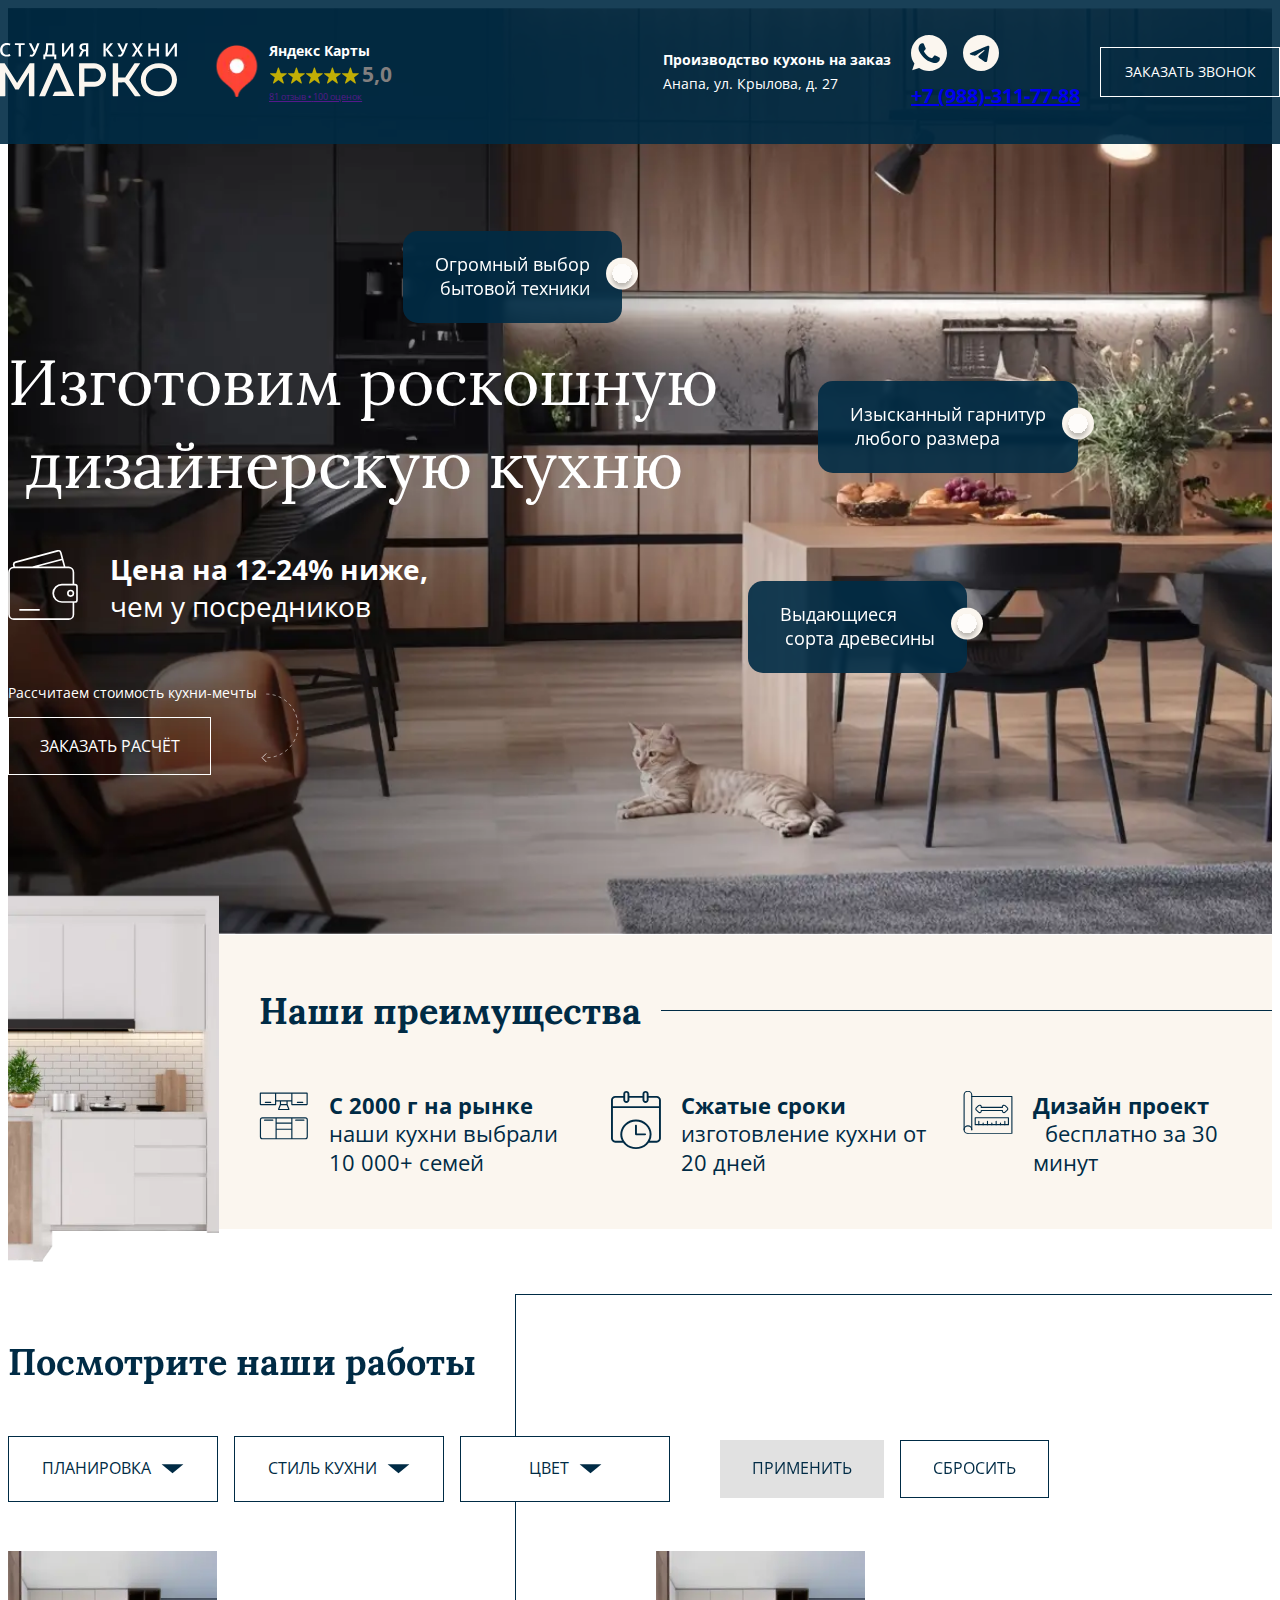
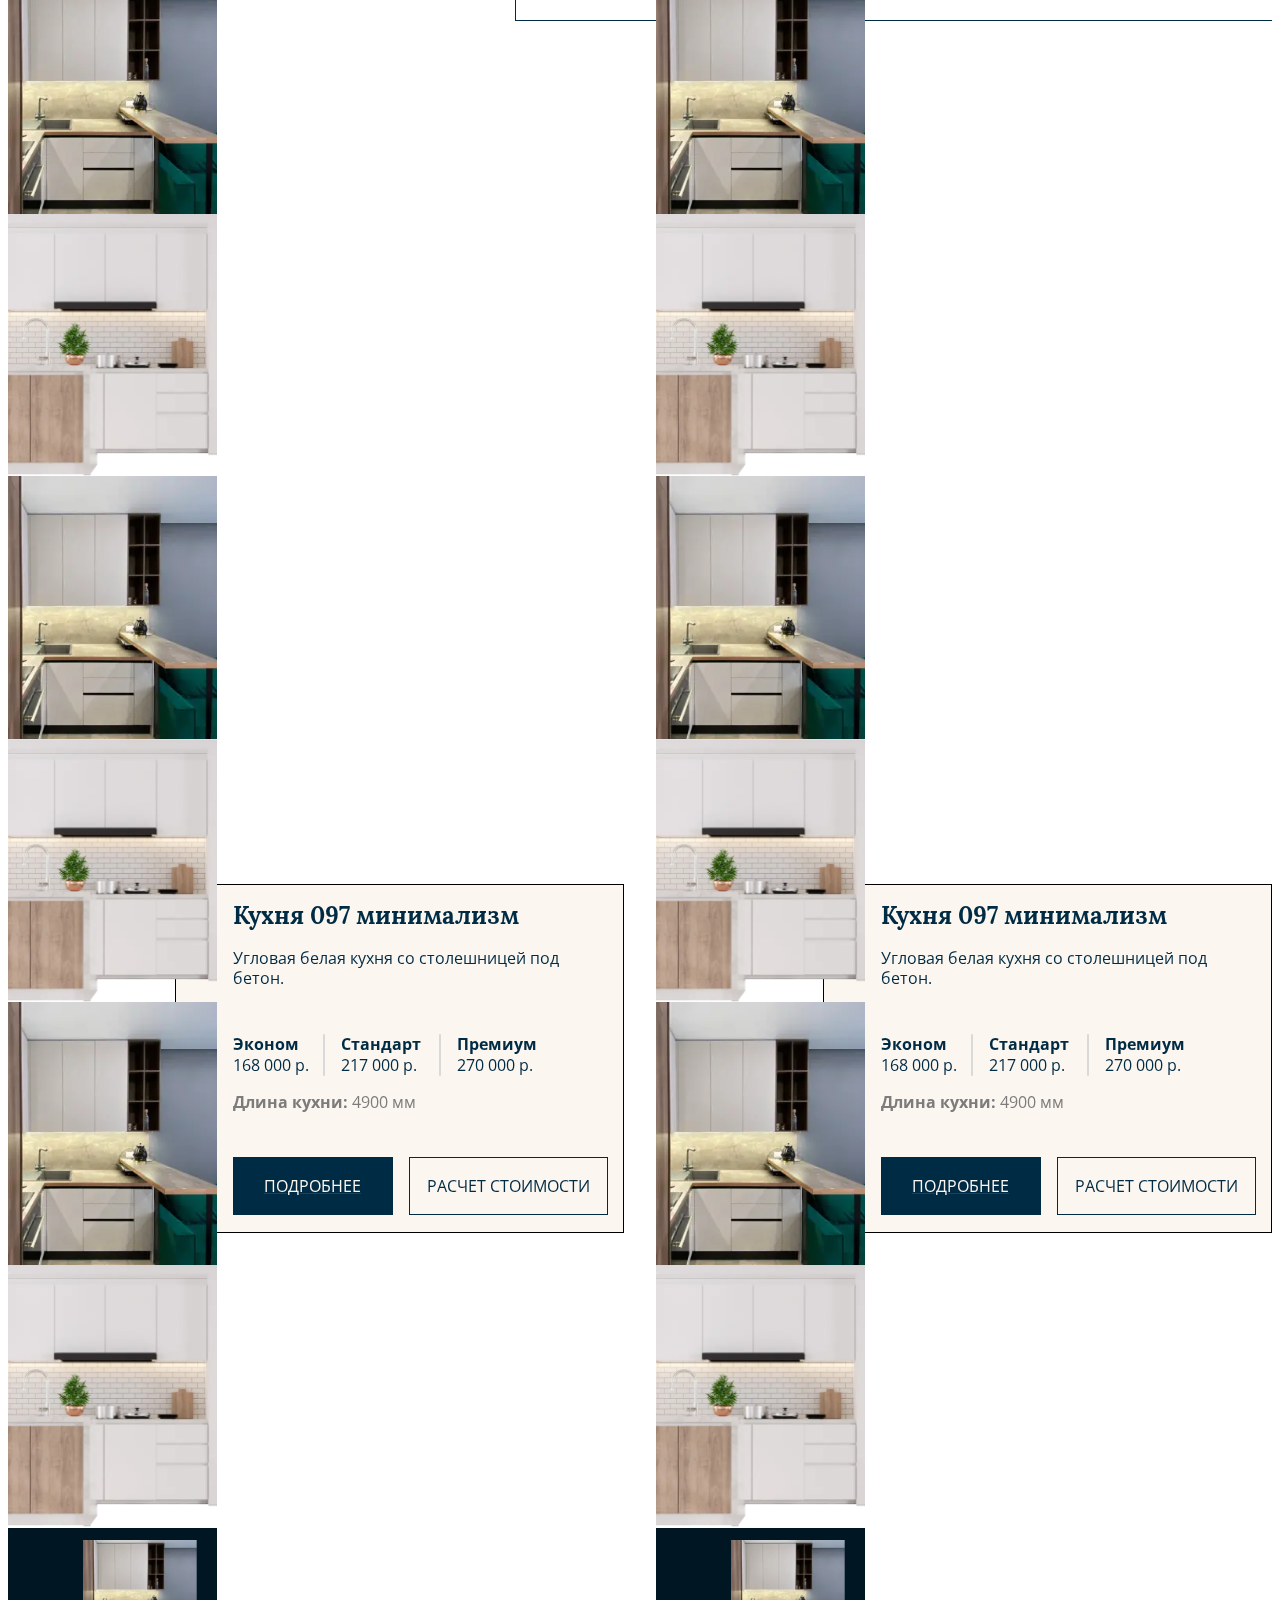
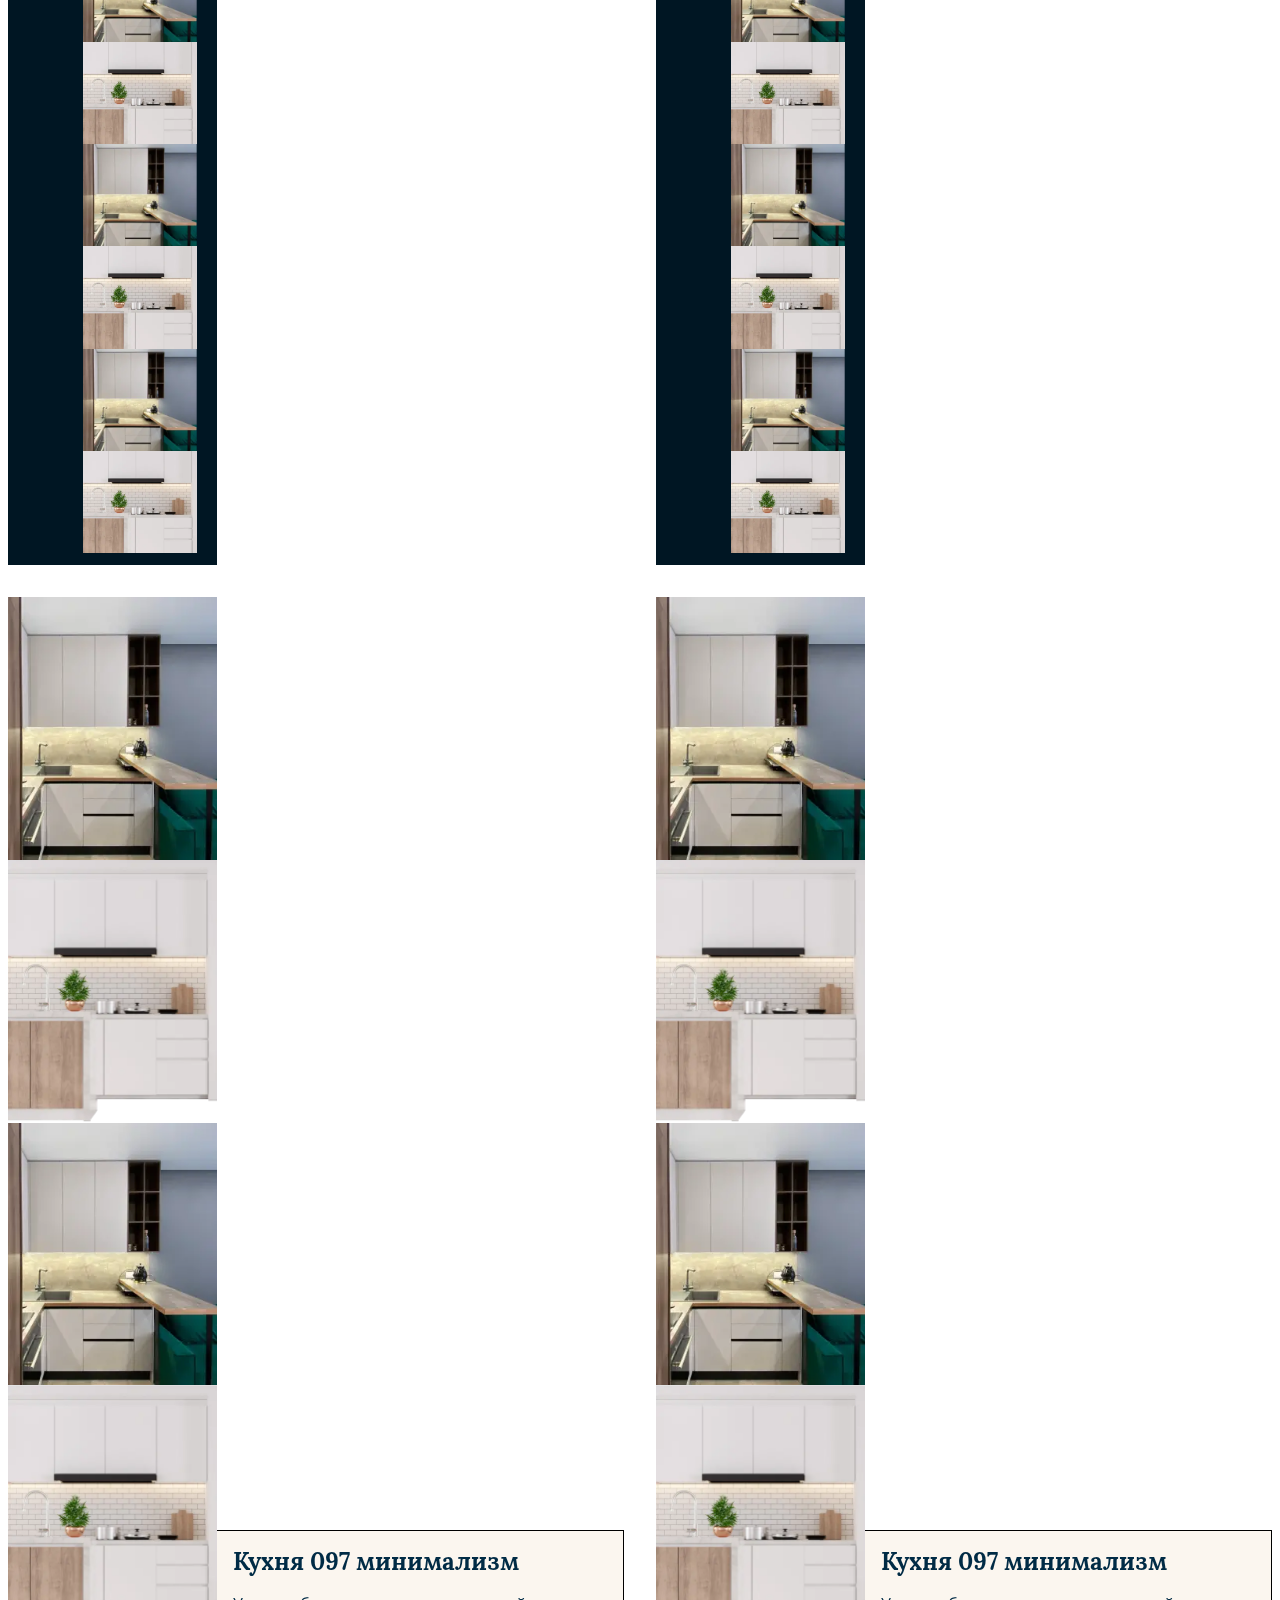
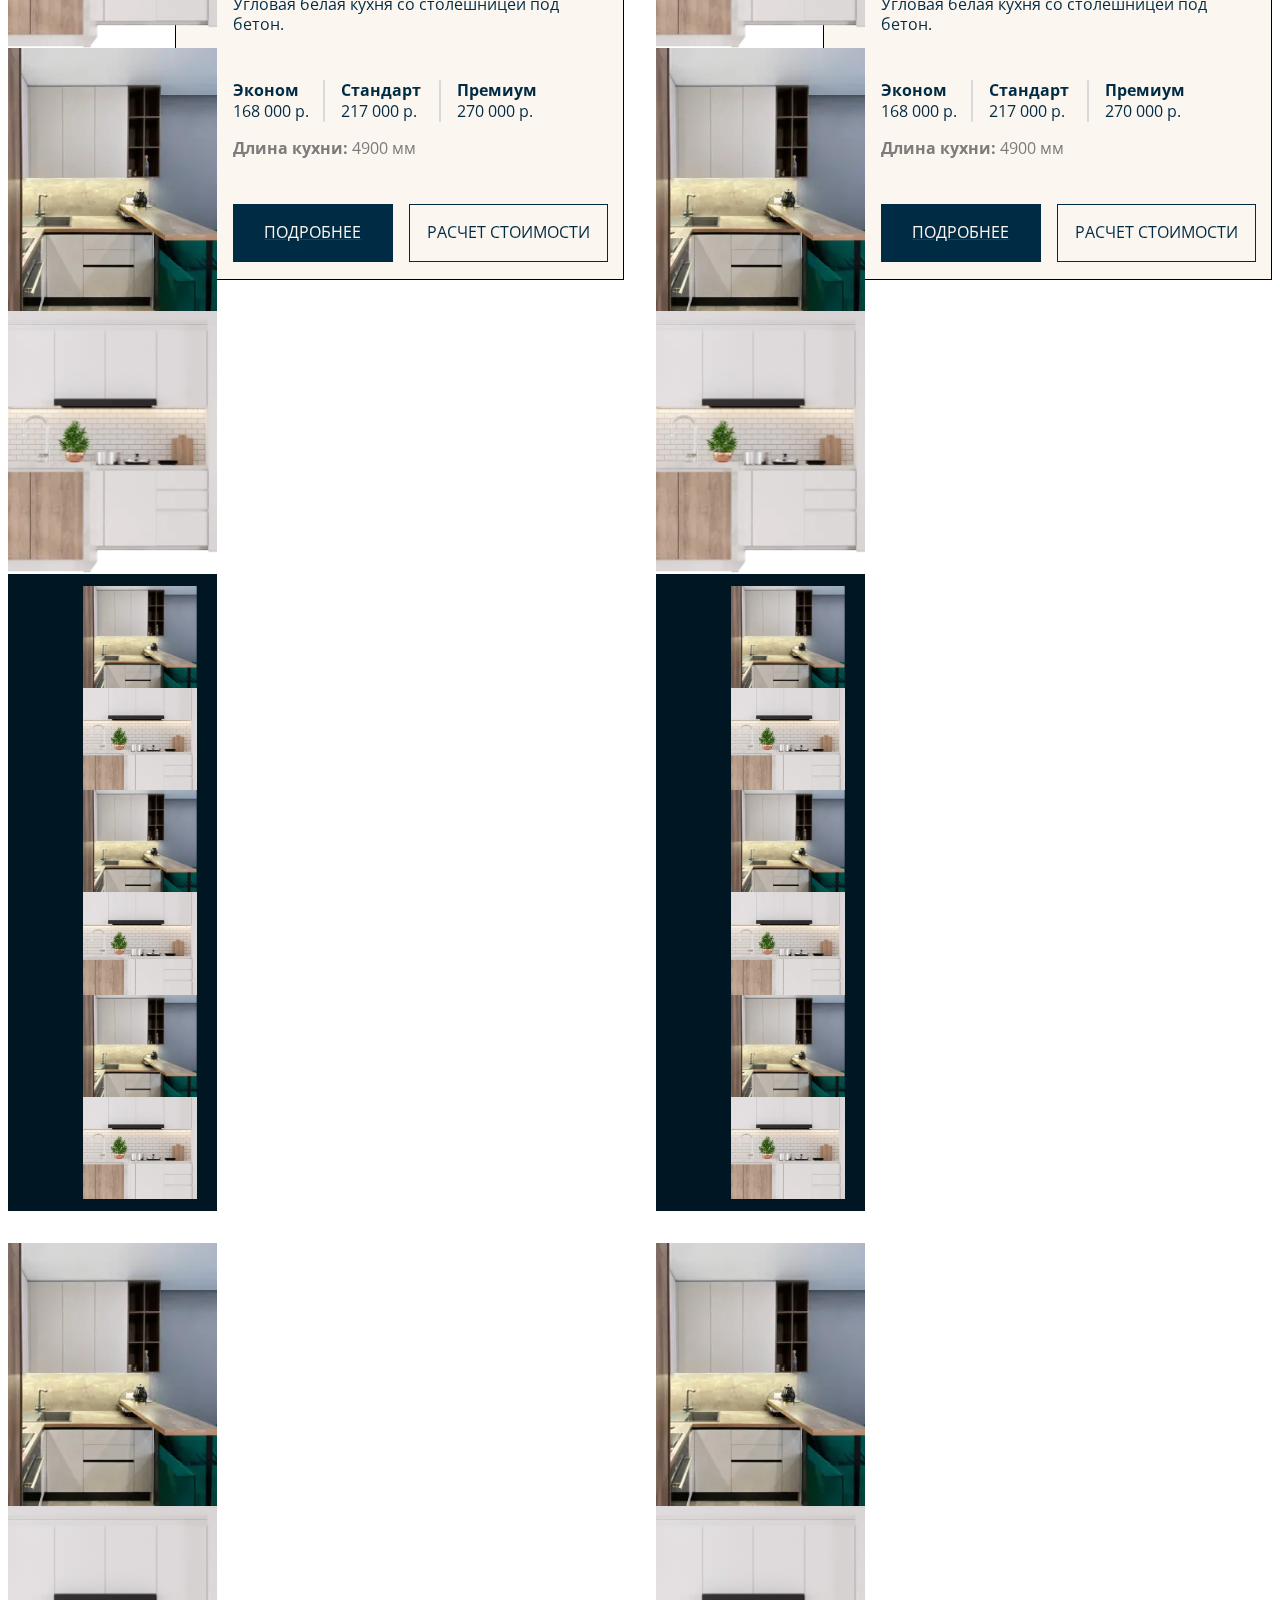
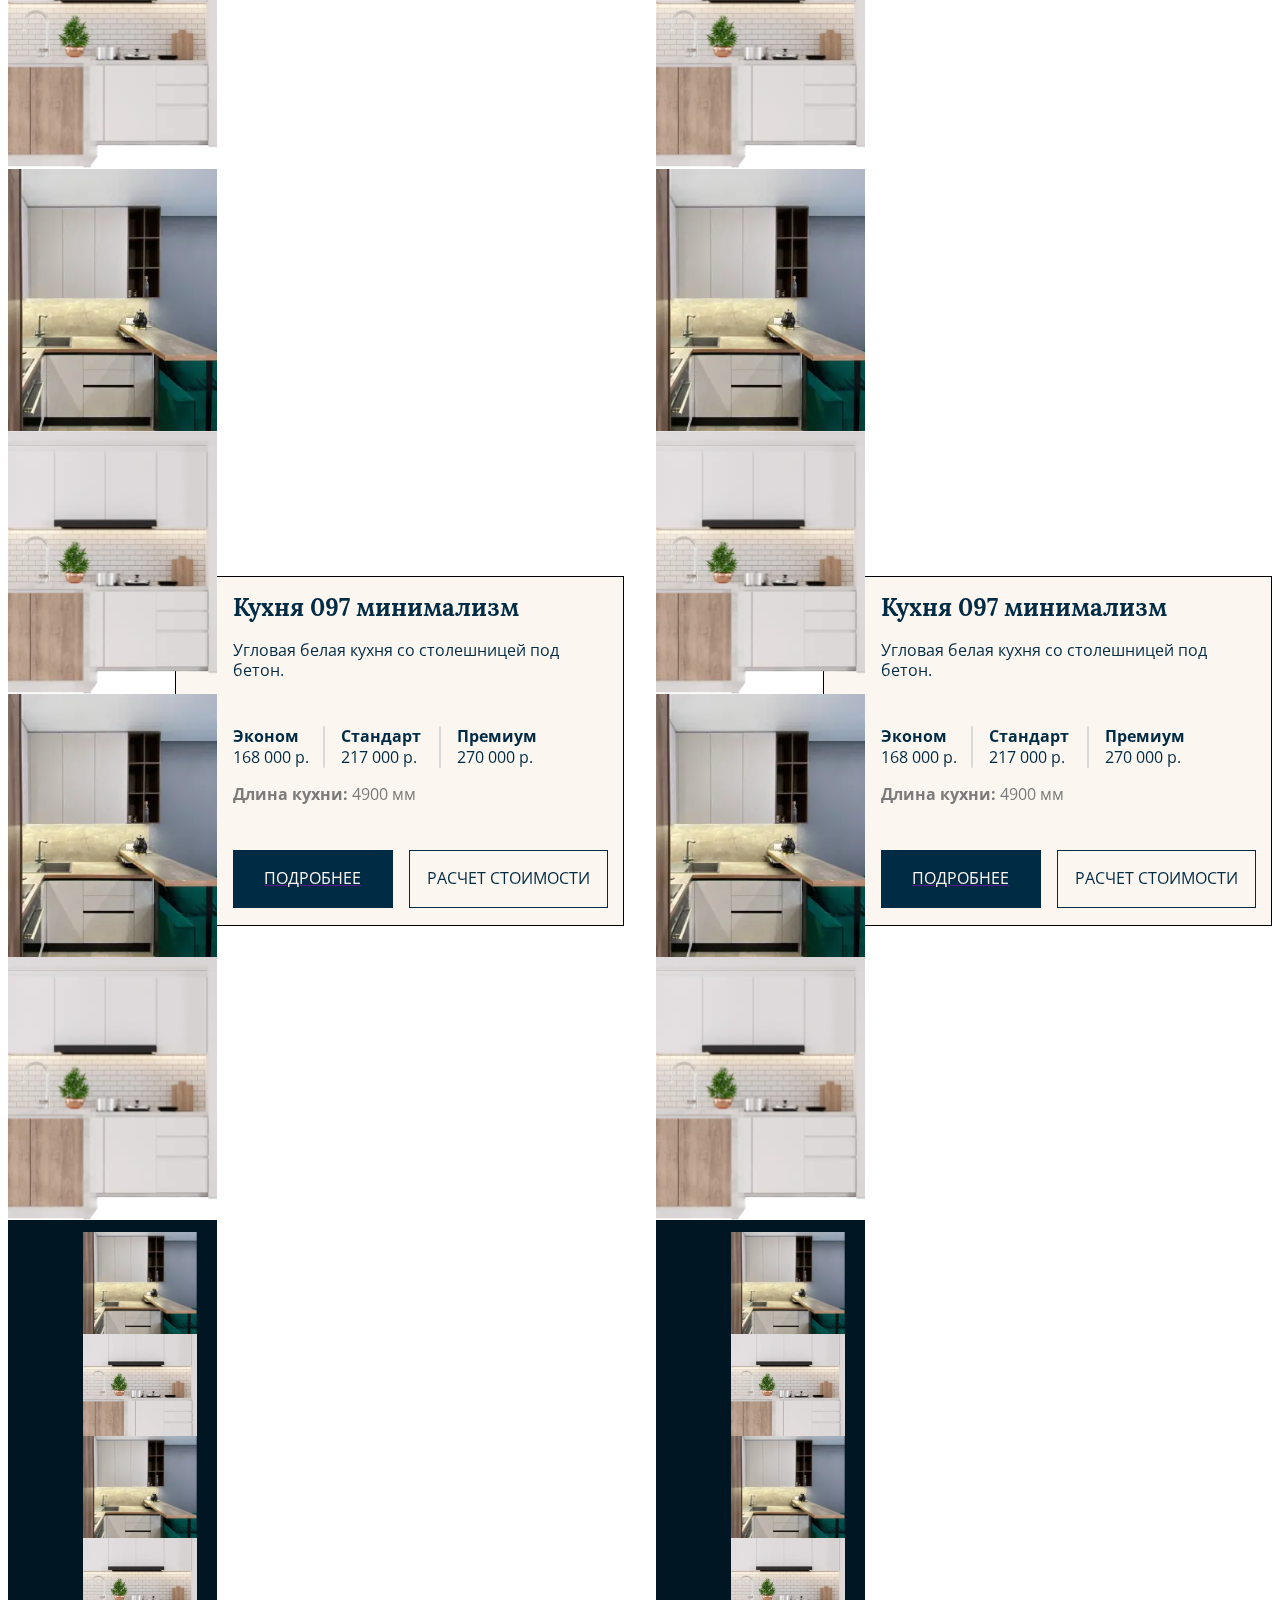
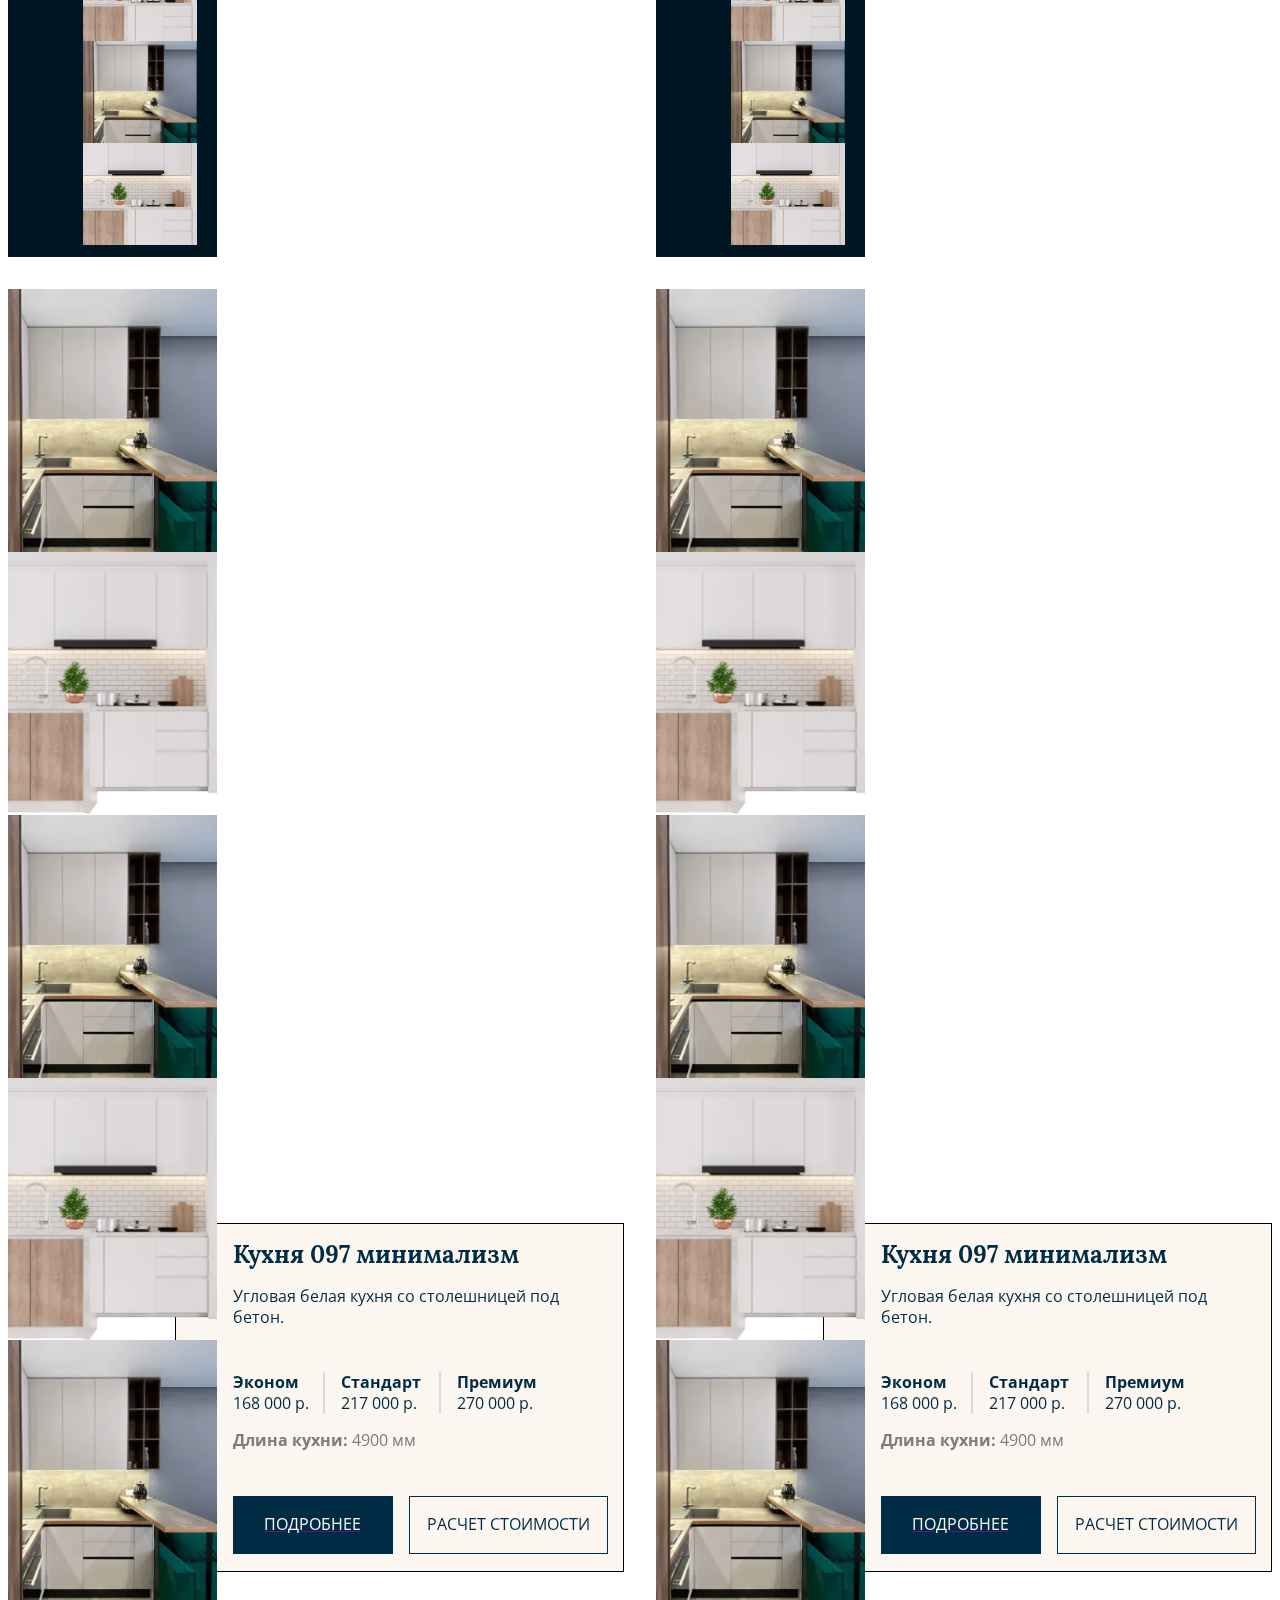
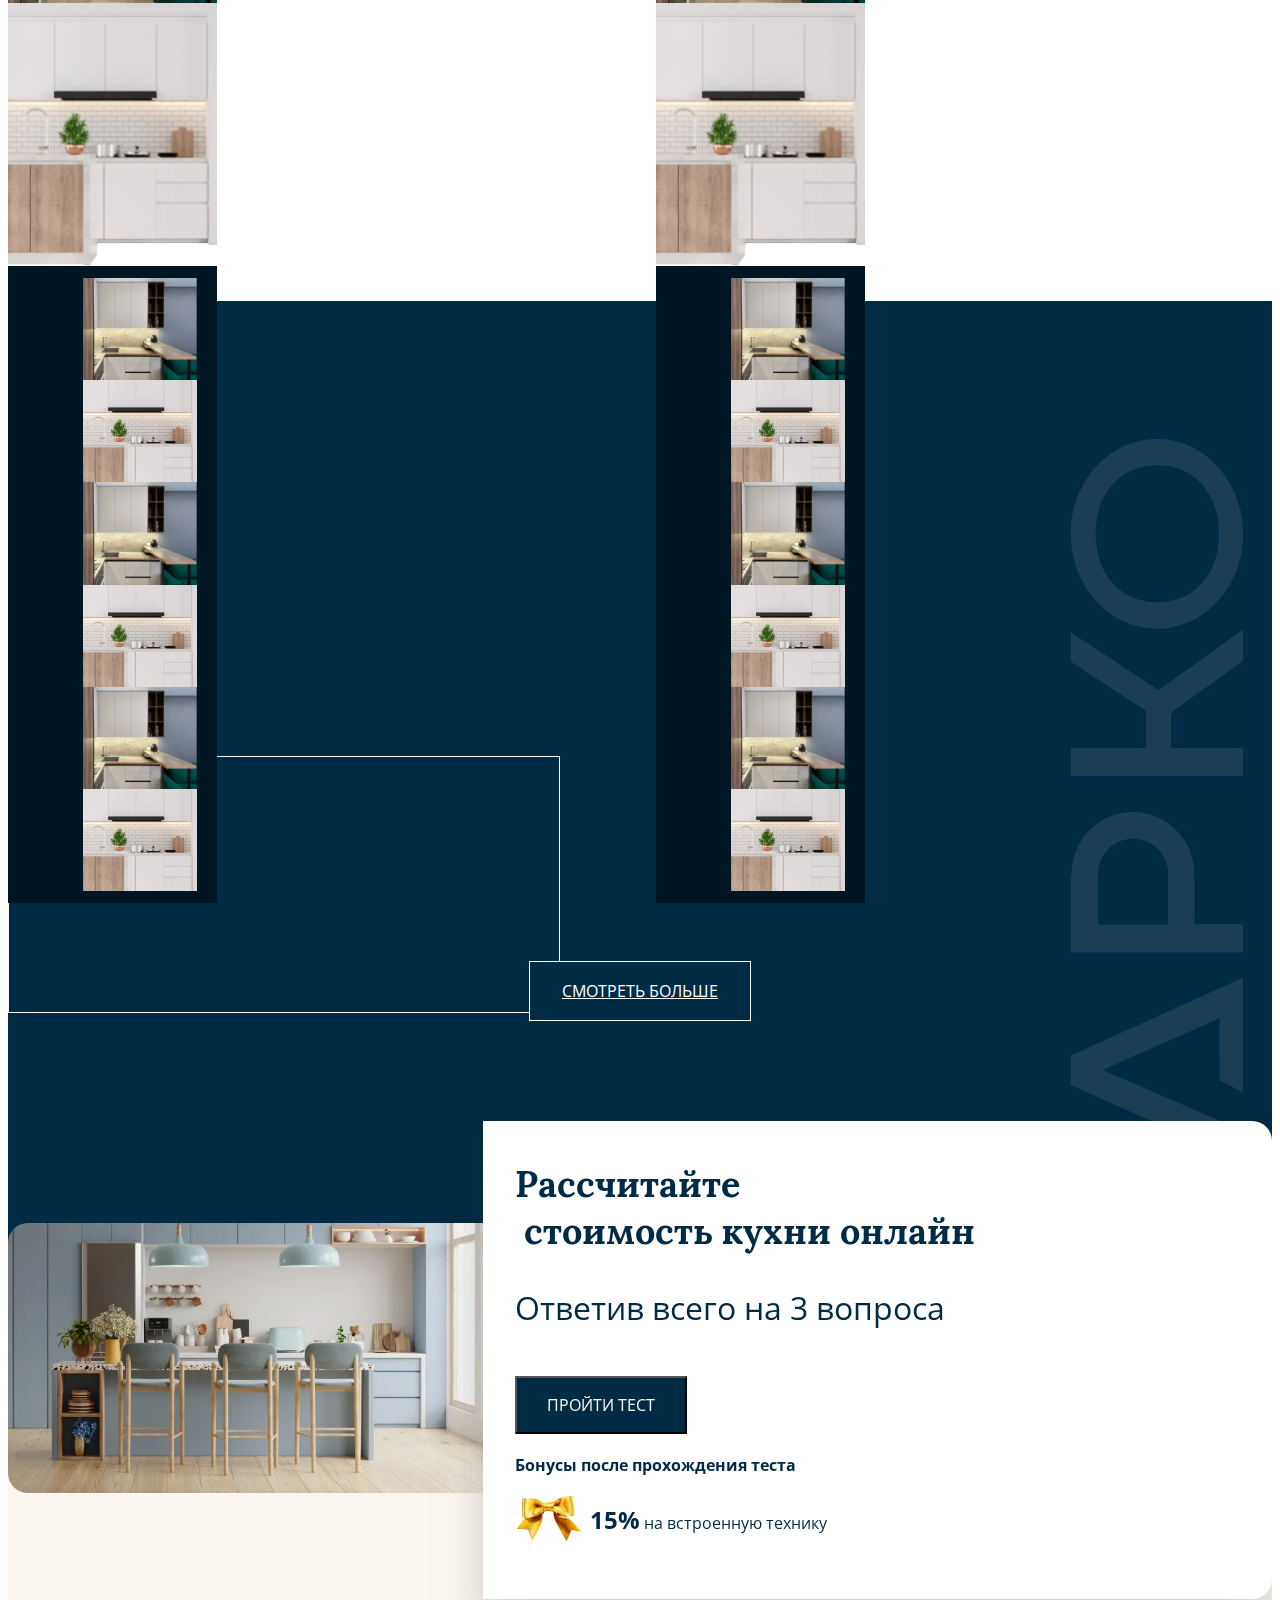
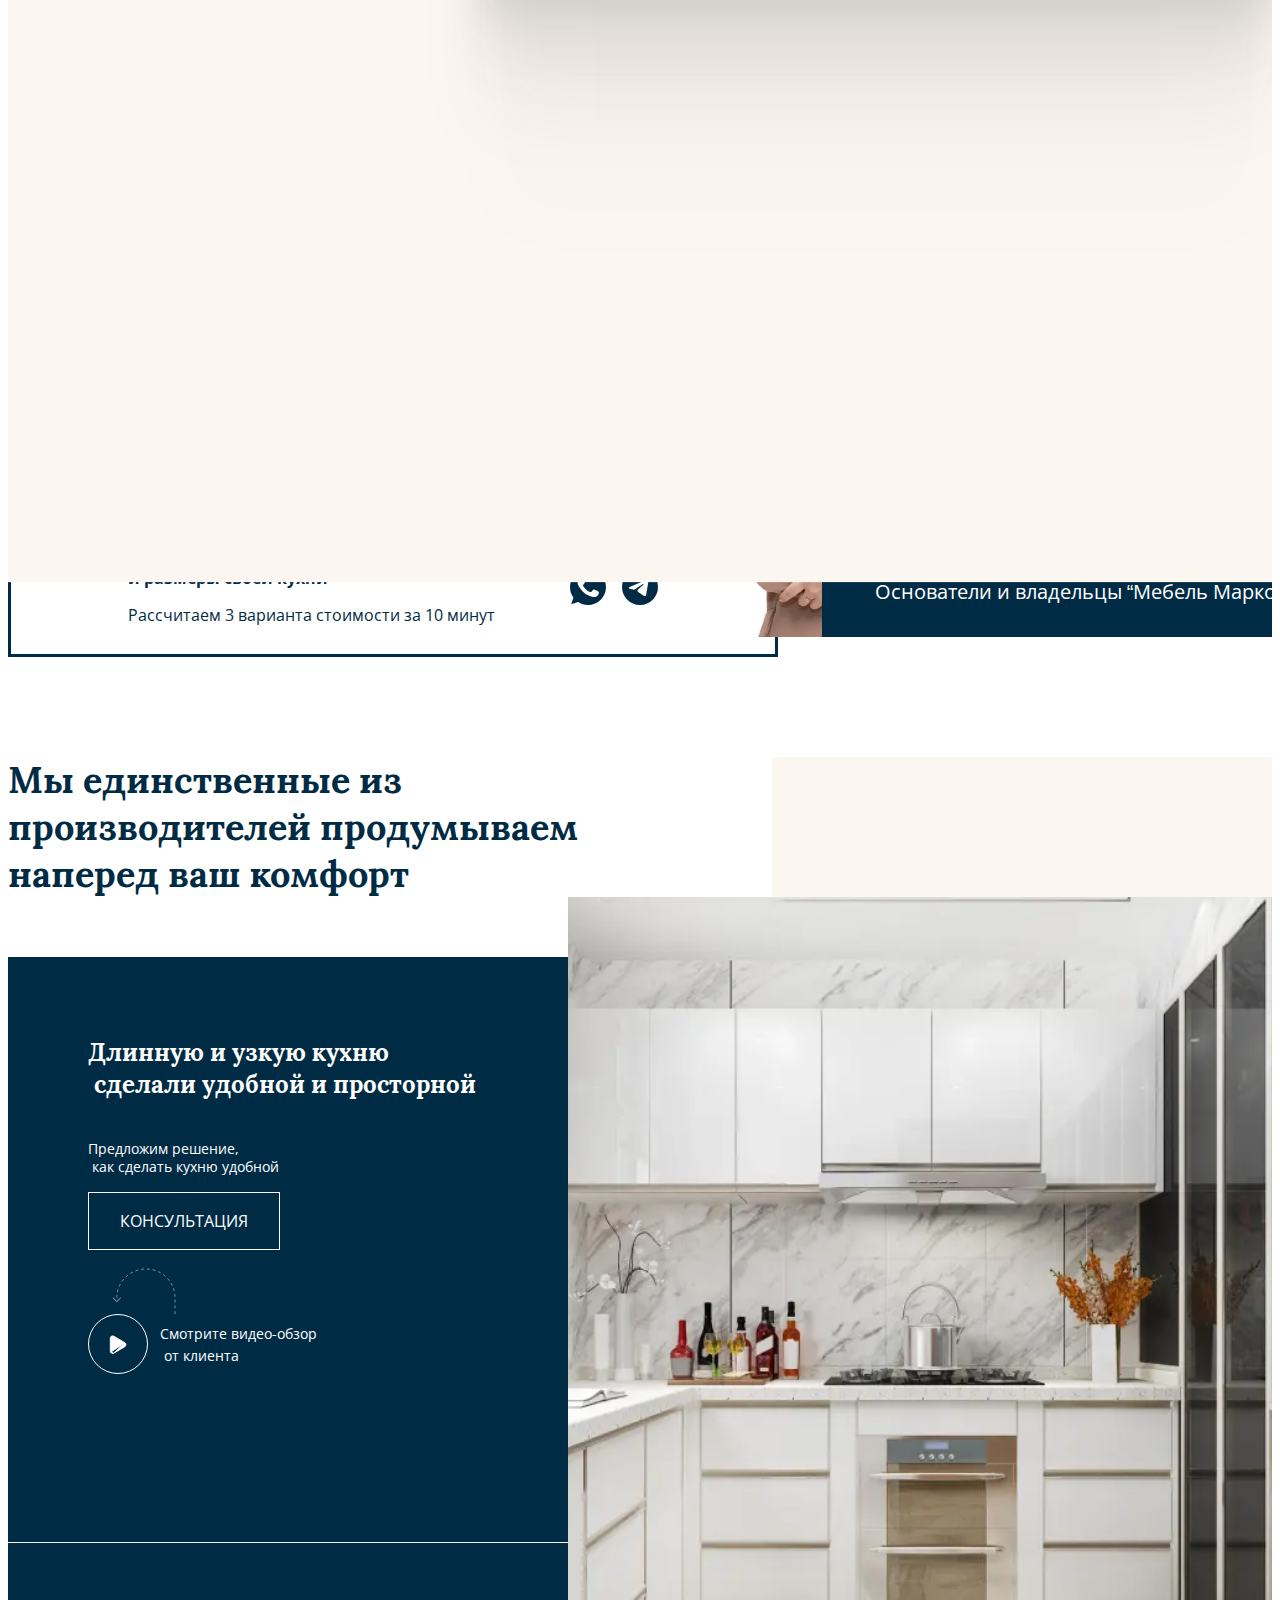
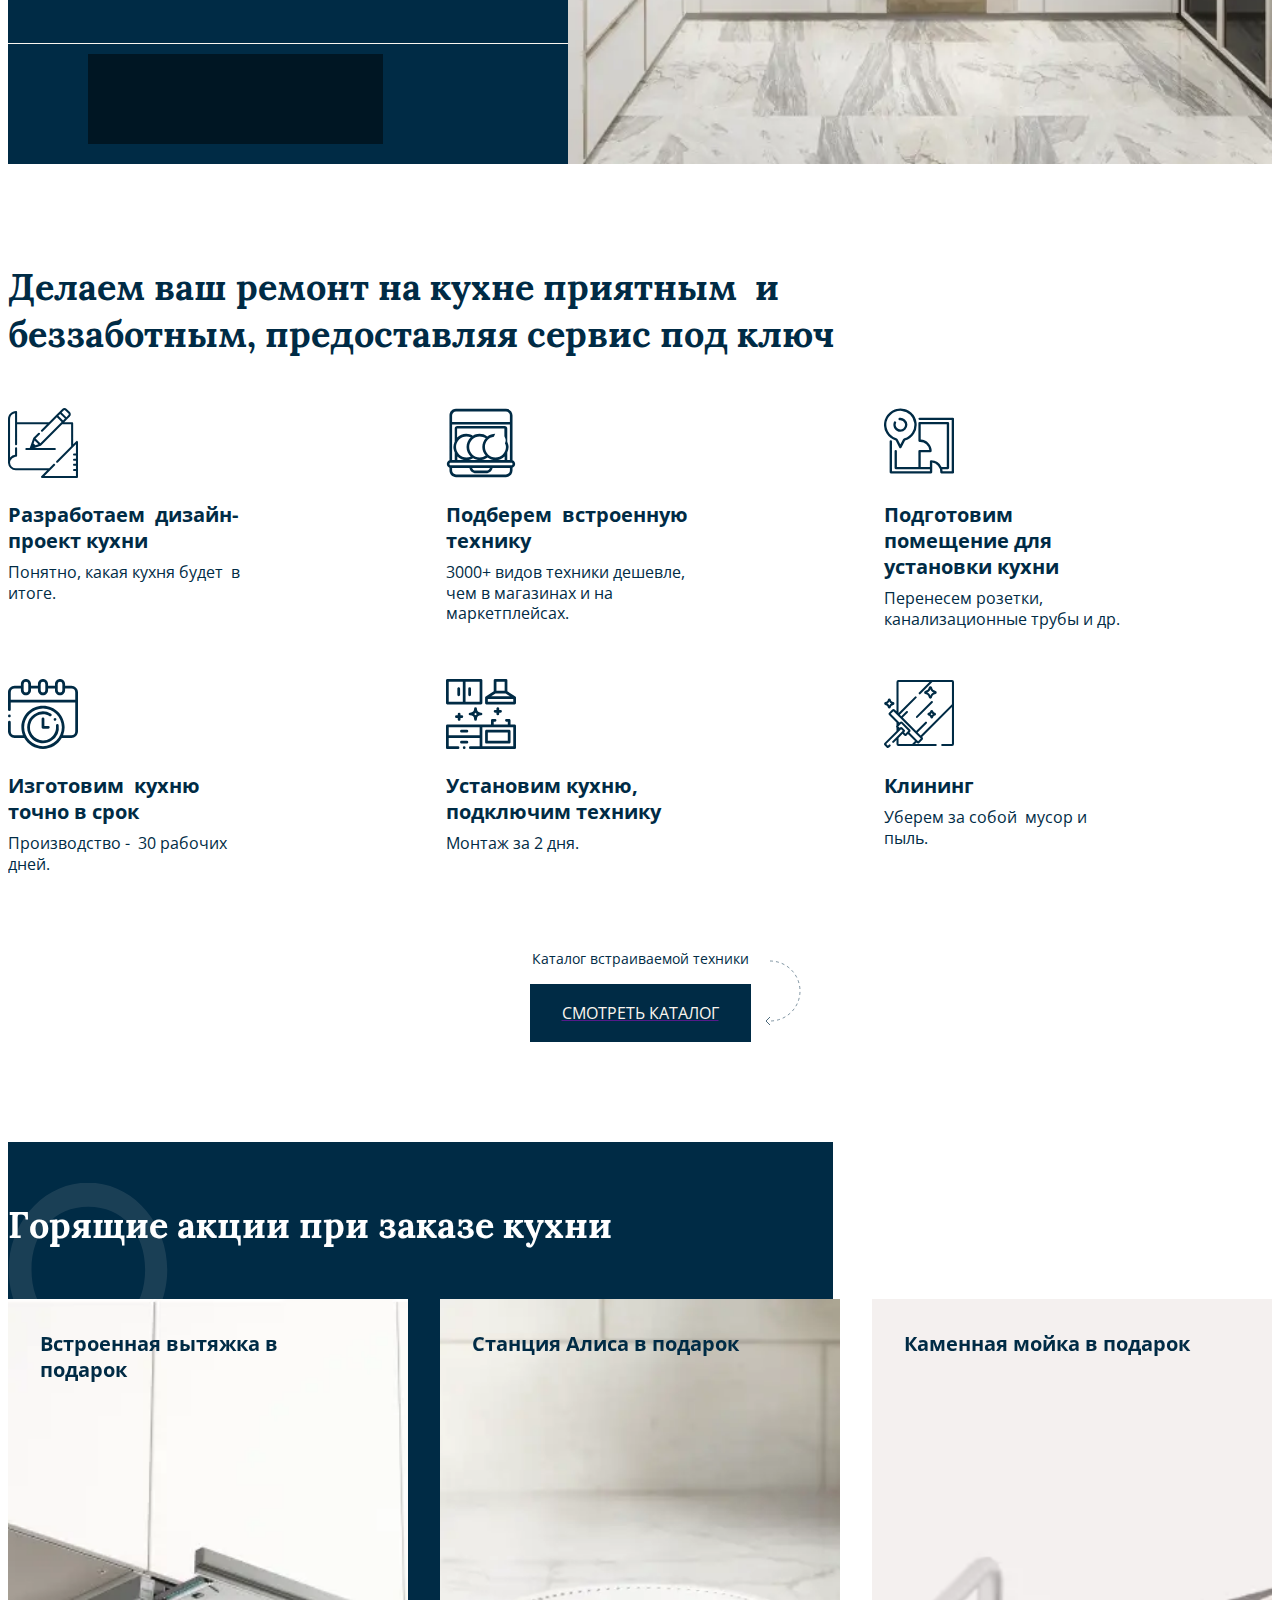
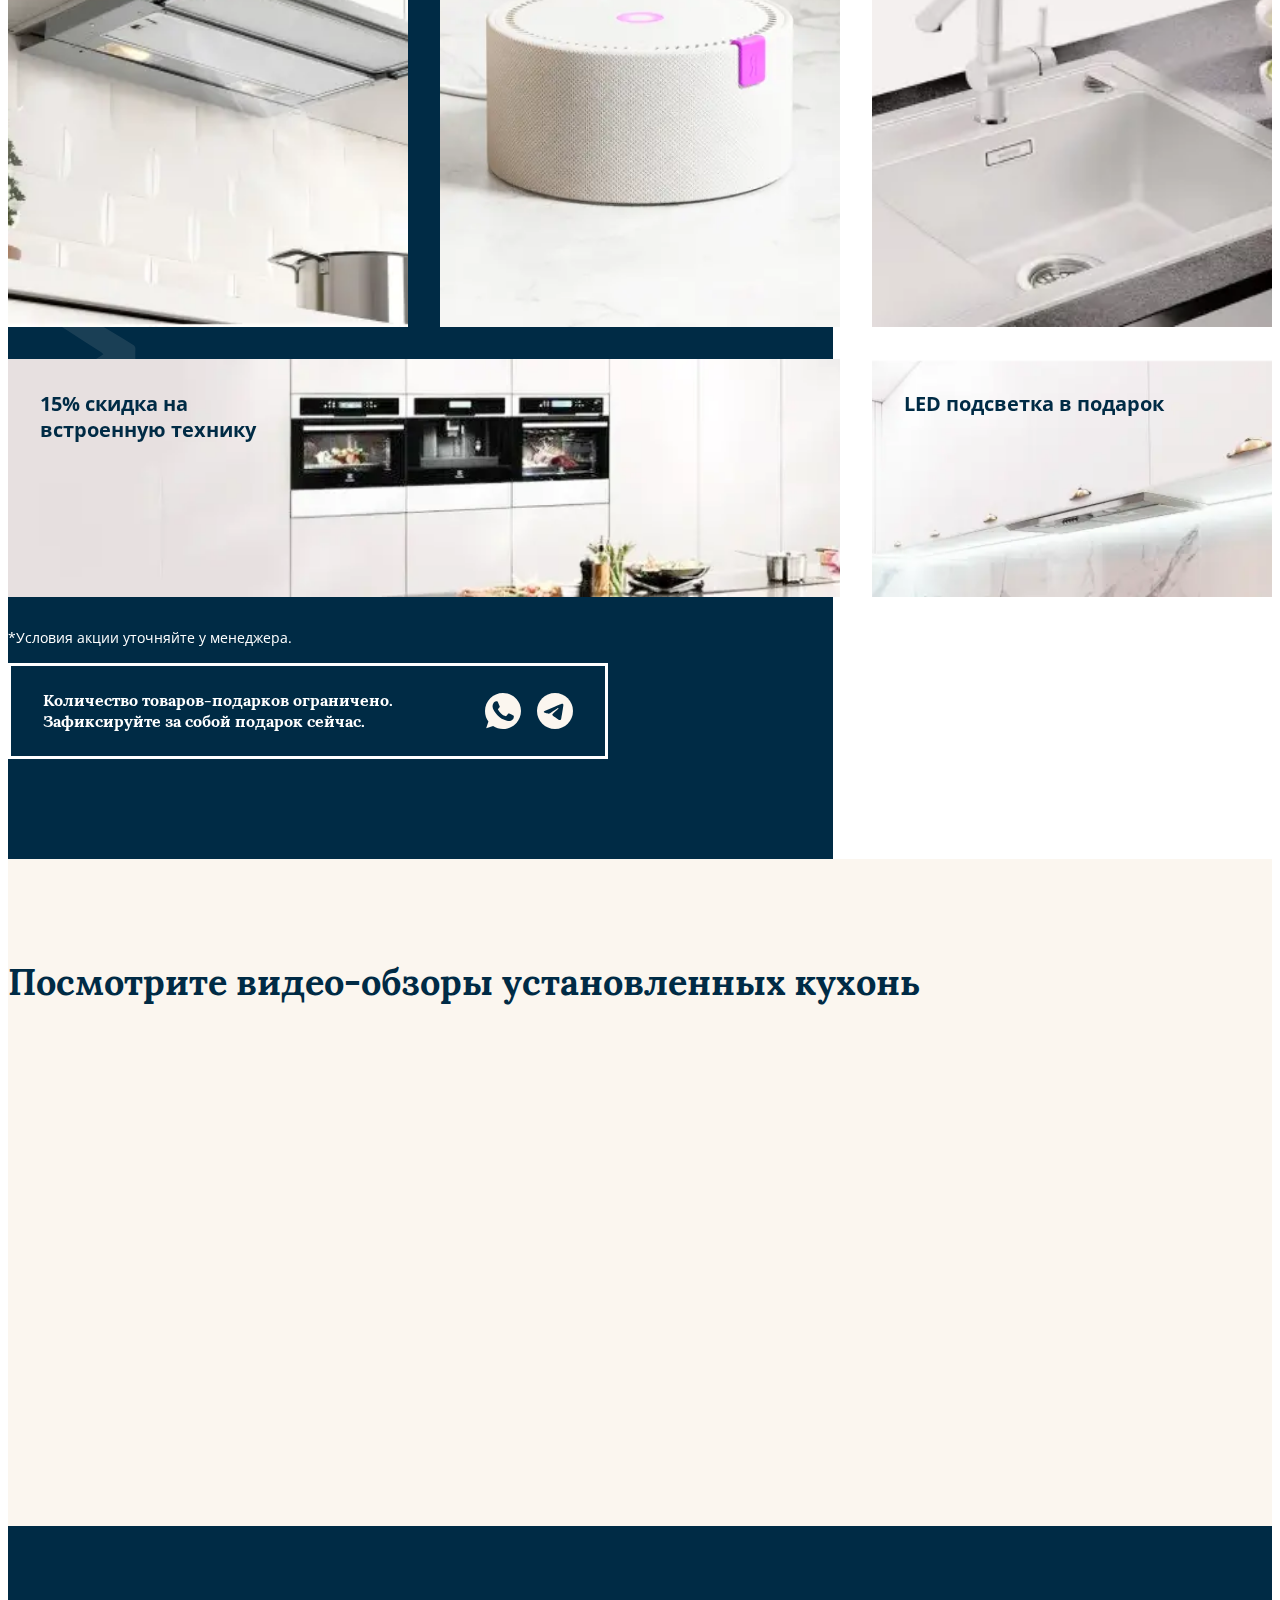
==== index.html @ 8ae427a6 "comment5" ====
<!DOCTYPE html>
<html lang="en">

<head>
	<meta charset="UTF-8">
	<meta name="viewport" content="width=device-width, initial-scale=1.0">
	<meta name="keywords" content="">
	<script src="https://degorov.ru/1base/wp-content/themes/Goodini/assets/js/jquery-3.5.1.min.js"></script>
	<link rel="stylesheet" type="text/css" href="https://degorov.ru/1base/wp-content/themes/Goodini/assets/css/base.min.css" />
	<link rel="stylesheet" type="text/css" href="https://degorov.ru/1base/wp-content/themes/Goodini/assets/css/blocks.css" />
	<link rel="stylesheet" type="text/css" href="https://degorov.ru/1base/wp-content/themes/Goodini/assets/css/modules.css" />
	<link rel="stylesheet" type="text/css" href="https://degorov.ru/1base/wp-content/themes/Goodini/assets/css/anim.css" />
	<link rel="stylesheet" href="css/style.min.css">
	<title>Главная</title>
</head>


<body>
	<div class="wrapper">

		<header class="header">
    <div class="container-fluid">
        <div class="header__inner">
            <div class="header__left">
                <a class="header__logo" href="">
                    <img src="img/logo.svg" alt="">
                </a>
                <div class="header__yandex">
                    <div class="header__yandex-icon">
                        <img src="img/yandex-icon.webp" alt="">
                    </div>
                    <div class="header__yandex-desc">
                        <div class="header__yandex-title">Яндекс Карты</div>
                        <div class="header__yandex-rating">
                            <div class="stars">
                                <div class="star">
                                    <img src="img/star.svg" alt="">
                                </div>
                                <div class="star">
                                    <img src="img/star.svg" alt="">
                                </div>
                                <div class="star">
                                    <img src="img/star.svg" alt="">
                                </div>
                                <div class="star">
                                    <img src="img/star.svg" alt="">
                                </div>
                                <div class="star">
                                    <img src="img/star.svg" alt="">
                                </div>
                            </div>
                            <div class="header__rating-text">5,0</div>
                        </div>
                        <a class="header__yandex-link" href="">
                            <span>81 отзыв •</span>
                            <span>100 оценок</span>
                        </a>
                    </div>
                </div>
            </div>
            <div class="header__right">
                <div class="header__location">
                    <span>Производство кухонь на заказ</span>
                    Анапа, ул. Крылова, д. 27
                </div>
                <div class="header__group">
                    <div class="header__socials">
                        <a class="header__social" href="">
                            <svg width="36" height="36" viewBox="0 0 36 36" fill="none" xmlns="http://www.w3.org/2000/svg">
                                <g clip-path="url(#clip0_161_1294)">
                                    <path d="M18.0045 0H17.9955C8.07075 0 0 8.073 0 18C0 21.9375 1.269 25.587 3.42675 28.5503L1.1835 35.2373L8.10225 33.0255C10.9485 34.911 14.3438 36 18.0045 36C27.9292 36 36 27.9247 36 18C36 8.07525 27.9292 0 18.0045 0Z" fill="#FBF6EF"/>
                                    <path d="M28.4782 25.4182C28.044 26.6445 26.3205 27.6615 24.9457 27.9585C24.0052 28.1587 22.7767 28.3185 18.6412 26.604C13.3515 24.4125 9.94499 19.0372 9.67949 18.6885C9.42524 18.3397 7.54199 15.8422 7.54199 13.2592C7.54199 10.6762 8.85374 9.41848 9.38249 8.87848C9.81674 8.43523 10.5345 8.23273 11.223 8.23273C11.4457 8.23273 11.646 8.24398 11.826 8.25298C12.3547 8.27548 12.6202 8.30698 12.969 9.14173C13.4032 10.188 14.4607 12.771 14.5867 13.0365C14.715 13.302 14.8432 13.662 14.6632 14.0107C14.4945 14.3707 14.346 14.5305 14.0805 14.8365C13.815 15.1425 13.563 15.3765 13.2975 15.705C13.0545 15.9907 12.78 16.2967 13.086 16.8255C13.392 17.343 14.4495 19.0687 16.0065 20.4547C18.0157 22.2435 19.6447 22.815 20.2275 23.058C20.6617 23.238 21.1792 23.1952 21.4965 22.8577C21.8992 22.4235 22.3965 21.7035 22.9027 20.9947C23.2627 20.4862 23.7172 20.4232 24.1942 20.6032C24.6802 20.772 27.252 22.0432 27.7807 22.3065C28.3095 22.572 28.6582 22.698 28.7865 22.9207C28.9125 23.1435 28.9125 24.1897 28.4782 25.4182Z" fill="#002B45"/>
                                </g>
                                <defs>
                                    <clipPath id="clip0_161_1294">
                                        <rect width="36" height="36" fill="white"/>
                                    </clipPath>
                                </defs>
                            </svg>
                        </a>
                        <a class="header__social" href="">
                            <svg width="36" height="36" viewBox="0 0 36 36" fill="none" xmlns="http://www.w3.org/2000/svg">
                                <path d="M18 36C27.9411 36 36 27.9411 36 18C36 8.05887 27.9411 0 18 0C8.05887 0 0 8.05887 0 18C0 27.9411 8.05887 36 18 36Z" fill="#FBF6EF"/>
                                <path fill-rule="evenodd" clip-rule="evenodd" d="M8.14853 17.8101C13.3959 15.5238 16.895 14.0166 18.6457 13.2885C23.6445 11.2093 24.6832 10.8481 25.3602 10.8362C25.5091 10.8336 25.842 10.8705 26.0577 11.0455C26.3776 11.3051 26.3794 11.8686 26.3439 12.2415C26.073 15.0878 24.9009 21.9948 24.3046 25.1826C24.0522 26.5315 23.5554 26.9838 23.0745 27.028C22.0292 27.1242 21.2354 26.3372 20.223 25.6736C18.6388 24.6351 17.7438 23.9886 16.206 22.9753C14.4288 21.8042 15.5809 21.1605 16.5937 20.1086C16.8588 19.8333 21.4643 15.6442 21.5535 15.2641C21.5646 15.2166 21.575 15.0394 21.4697 14.9459C21.3645 14.8524 21.2091 14.8843 21.0971 14.9097C20.9382 14.9458 18.4073 16.6186 13.5046 19.9281C12.7862 20.4214 12.1355 20.6617 11.5526 20.6491C10.9098 20.6353 9.67361 20.2858 8.75455 19.987C7.6273 19.6206 6.73138 19.4268 6.80943 18.8046C6.85007 18.4803 7.29641 18.1489 8.14853 17.8101Z" fill="#002B45"/>
                            </svg>
                        </a>
                    </div>
                    <a class="header__phone" href="tel:7(988)3117788">
                        <span>+7 (988)-311-77-88</span>
                    </a>
                </div>
                <button class="header__btn btn-white__outline">
                    <span>Заказать звонок</span>
                </button>
                <div class="close-menu">
                    <span></span>
                    <span></span>
                </div>
            </div>
            <div class="burger">
                <span></span>
                <span></span>
                <span></span>
            </div>
            <div class="menu-bg"></div>
        </div>
    </div>
</header>

		<main class="content">
			<section class="main">
				<div class="container-fluid">
					<div class="main__inner">
						<div class="main__wrap">
							<h1>Изготовим роскошную  дизайнерскую кухню</h1>
							<div class="main__price">
								<div class="main__price-icon">
									<img src="img/main-img.svg" alt="">
								</div>
								<div class="main__price-text">
									<span>Цена на 12-24% ниже,</span> <br>
									чем у посредников
								</div>
							</div>
							<div class="main__info">
								<span>Рассчитаем стоимость кухни-мечты</span>
								<i>
									<img src="img/main-arrow.svg" alt="">
								</i>
							</div>
							<button class="main__btn btn-white__outline">
								<span>Заказать расчёт</span>
							</button>
						</div>
						<div class="main__advantages">
							<div class="main__advantage">
								<div class="main__advantage-text">Огромный выбор <br>  бытовой техники</div>
								<div class="main__advantage-icon">
									<img src="img/main-icon.svg" alt="">
								</div>
							</div>
							<div class="main__advantage">
								<div class="main__advantage-text">Изысканный гарнитур <br>  любого размера</div>
								<div class="main__advantage-icon">
									<img src="img/main-icon.svg" alt="">
								</div>
							</div>
							<div class="main__advantage">
								<div class="main__advantage-text">Выдающиеся <br>  сорта древесины</div>
								<div class="main__advantage-icon">
									<img src="img/main-icon.svg" alt="">
								</div>
							</div>
						</div>
					</div>
				</div>
			</section>
			<section class="advantages">
				<div class="container-fluid">
					<div class="advantages__inner">
						<div class="advantages__left">
							<div class="advantages__img">
								<img src="img/advantages-img.webp" alt="">
							</div>
						</div>
						<div class="advantages__right">
							<div class="advantages__desc">
								<h2>Наши преимущества</h2>
								<div class="advantages__items">
									<div class="advantages__item">
										<div class="advantages__item-icon">
											<img src="img/advantages-icon.svg" alt="">
										</div>
										<div class="advantages__item-desc">
											<div class="advantages__item-text">
												<span>C 2000 г на рынке</span>
												наши кухни выбрали  10 000+ семей
											</div>
										</div>
									</div>
									<div class="advantages__item">
										<div class="advantages__item-icon">
											<img src="img/advantages-icon2.svg" alt="">
										</div>
										<div class="advantages__item-desc">
											<div class="advantages__item-text">
												<span>Сжатые сроки</span>
												изготовление кухни от 20 дней 
											</div>
										</div>
									</div>
									<div class="advantages__item">
										<div class="advantages__item-icon">
											<img src="img/advantages-icon3.svg" alt="">
										</div>
										<div class="advantages__item-desc">
											<div class="advantages__item-text">
												<span>Дизайн проект</span> 
												бесплатно за 30 минут
											</div>
										</div>
									</div>
								</div>
							</div>
						</div>
					</div>
				</div>
			</section>
			<section class="works">
				<div class="container-fluid">
					<div class="works__inner">
						<h2>
							Посмотрите наши работы
							<span></span>
						</h2>
						<div class="works__top">
							<div class="close-menu">
								<span></span>
								<span></span>
							</div>
							<div class="works__selections">
								<div class="select__wrap">
									<div class="select__list-default">
										<div class="select__current">ПЛАНИРОВКА</div>
										<div class="select-arrow">
											<svg width="21" height="9" viewBox="0 0 21 9" fill="none" xmlns="http://www.w3.org/2000/svg">
												<path d="M10.5 8.5L0.540707 0.249998L20.4593 0.25L10.5 8.5Z" fill="#002B45"/>
											</svg>
										</div>
									</div>
									<div class="select__list">
										<div class="select__checkboxes">
											<div class="select__check">
												<input type="radio" name="check">
												<label>Прямые<sup>100</sup></label>
											</div>
											<div class="select__check">
												<input type="radio" name="check">
												<label>Угловые<sup>134</sup></label>
											</div>
											<div class="select__check">
												<input type="radio" name="check">
												<label>С островом<sup>250</sup></label>
											</div>
											<div class="select__check">
												<input type="radio" name="check">
												<label>Трёхъярусные<sup>120</sup></label>
											</div>
											<div class="select__check">
												<input type="radio" name="check">
												<label>П-образные<sup>170</sup></label>
											</div>
										</div>
									</div>
								</div>
								<div class="select__wrap">
									<div class="select__list-default">
										<div class="select__current">сТИЛЬ КУХНИ</div>
										<div class="select-arrow">
											<svg width="21" height="9" viewBox="0 0 21 9" fill="none" xmlns="http://www.w3.org/2000/svg">
												<path d="M10.5 8.5L0.540707 0.249998L20.4593 0.25L10.5 8.5Z" fill="#002B45"/>
											</svg>
										</div>
									</div>
									<div class="select__list">
										<div class="select__checkboxes">
											<div class="select__check">
												<input type="radio" name="check">
												<label>Прямые<sup>100</sup></label>
											</div>
											<div class="select__check">
												<input type="radio" name="check">
												<label>Угловые<sup>134</sup></label>
											</div>
											<div class="select__check">
												<input type="radio" name="check">
												<label>С островом<sup>250</sup></label>
											</div>
											<div class="select__check">
												<input type="radio" name="check">
												<label>Трёхъярусные<sup>120</sup></label>
											</div>
											<div class="select__check">
												<input type="radio" name="check">
												<label>П-образные<sup>170</sup></label>
											</div>
										</div>
									</div>
								</div>
								<div class="select__wrap">
									<div class="select__list-default">
										<div class="select__current">цВЕТ</div>
										<div class="select-arrow">
											<svg width="21" height="9" viewBox="0 0 21 9" fill="none" xmlns="http://www.w3.org/2000/svg">
												<path d="M10.5 8.5L0.540707 0.249998L20.4593 0.25L10.5 8.5Z" fill="#002B45"/>
											</svg>
										</div>
									</div>
									<div class="select__list">
										<div class="select__checkboxes">
											<div class="select__check">
												<input type="radio" name="check">
												<label>Белый</label>
											</div>
											<div class="select__check">
												<input type="radio" name="check">
												<label>Красный</label>
											</div>
											<div class="select__check">
												<input type="radio" name="check">
												<label>Синий</label>
											</div>
											<div class="select__check">
												<input type="radio" name="check">
												<label>Зеленый</label>
											</div>
										</div>
									</div>
								</div>
							</div>
							<div class="works__btns">
								<button class="works__btn">
									<span>применить</span>
								</button>
								<button class="works__btn2 btn-blue__outline">
									<span>сбросить</span>
								</button>
							</div>
						</div>
						<div class="works__filter">
							<span>Фильтр</span>
							<i>
								<img src="img/filter.svg" alt="">
							</i>
						</div>
						<div class="works__cards">
							<div class="works-card">
								<div class="works-card__slider slick-slider">
									<div class="big-slider">
										<a class="works-card__img" data-fancybox="gallery" href="img/works-img.webp">
											<img src="img/works-img.webp" alt="">
										</a>
										<a class="works-card__img" data-fancybox="gallery" href="img/works-img.webp">
											<img src="img/advantages-img.webp" alt="">
										</a>
										<a class="works-card__img" data-fancybox="gallery" href="img/works-img.webp">
											<img src="img/works-img.webp" alt="">
										</a>
										<a class="works-card__img" data-fancybox="gallery" href="img/works-img.webp">
											<img src="img/advantages-img.webp" alt="">
										</a>
										<a class="works-card__img" data-fancybox="gallery" href="img/works-img.webp">
											<img src="img/works-img.webp" alt="">
										</a>
										<a class="works-card__img" data-fancybox="gallery" href="img/works-img.webp">
											<img src="img/advantages-img.webp" alt="">
										</a>
									</div>
									<div class="small-slider">
										<a class="works-card__img">
											<img src="img/works-img.webp" alt="">
										</a>
										<a class="works-card__img">
											<img src="img/advantages-img.webp" alt="">
										</a>
										<a class="works-card__img">
											<img src="img/works-img.webp" alt="">
										</a>
										<a class="works-card__img">
											<img src="img/advantages-img.webp" alt="">
										</a>
										<a class="works-card__img">
											<img src="img/works-img.webp" alt="">
										</a>
										<a class="works-card__img">
											<img src="img/advantages-img.webp" alt="">
										</a>
									</div>
								</div>
								<div class="works-card__desc">
									<div class="works-card__wrap">
										<div class="works-card__title">Кухня 097 минимализм </div>
										<div class="works-card__text">Угловая белая кухня со столешницей под бетон.</div>
										<div class="works-card__prices">
											<div class="works-card__price">
												<span>Эконом</span>
												<span>168 000 р.</span>
											</div>
											<div class="works-card__price">
												<span>Стандарт </span>
												<span>217 000 р.</span>
											</div>
											<div class="works-card__price">
												<span>Премиум</span>
												<span>270 000 р. </span>
											</div>
										</div>
										<div class="works-card__info">
											<span>Длина кухни:</span>
											<span>4900 мм</span>
										</div>
										<div class="works-card__btns">
											<a class="works-card__btn mbtn btn-blue" href="">
												<span>Подробнее</span>
											</a>
											<button class="works-card__btn2 btn-blue__outline">
												<span>Расчет стоимости</span>
											</button>
										</div>
									</div>
								</div>
							</div>
							<div class="works-card">
								<div class="works-card__slider slick-slider">
									<div class="big-slider">
										<a class="works-card__img" data-fancybox="gallery" href="img/works-img.webp">
											<img src="img/works-img.webp" alt="">
										</a>
										<a class="works-card__img" data-fancybox="gallery" href="img/works-img.webp">
											<img src="img/advantages-img.webp" alt="">
										</a>
										<a class="works-card__img" data-fancybox="gallery" href="img/works-img.webp">
											<img src="img/works-img.webp" alt="">
										</a>
										<a class="works-card__img" data-fancybox="gallery" href="img/works-img.webp">
											<img src="img/advantages-img.webp" alt="">
										</a>
										<a class="works-card__img" data-fancybox="gallery" href="img/works-img.webp">
											<img src="img/works-img.webp" alt="">
										</a>
										<a class="works-card__img" data-fancybox="gallery" href="img/works-img.webp">
											<img src="img/advantages-img.webp" alt="">
										</a>
									</div>
									<div class="small-slider">
										<a class="works-card__img">
											<img src="img/works-img.webp" alt="">
										</a>
										<a class="works-card__img">
											<img src="img/advantages-img.webp" alt="">
										</a>
										<a class="works-card__img">
											<img src="img/works-img.webp" alt="">
										</a>
										<a class="works-card__img">
											<img src="img/advantages-img.webp" alt="">
										</a>
										<a class="works-card__img">
											<img src="img/works-img.webp" alt="">
										</a>
										<a class="works-card__img">
											<img src="img/advantages-img.webp" alt="">
										</a>
									</div>
								</div>
								<div class="works-card__desc">
									<div class="works-card__wrap">
										<div class="works-card__title">Кухня 097 минимализм </div>
										<div class="works-card__text">Угловая белая кухня со столешницей под бетон.</div>
										<div class="works-card__prices">
											<div class="works-card__price">
												<span>Эконом</span>
												<span>168 000 р.</span>
											</div>
											<div class="works-card__price">
												<span>Стандарт </span>
												<span>217 000 р.</span>
											</div>
											<div class="works-card__price">
												<span>Премиум</span>
												<span>270 000 р. </span>
											</div>
										</div>
										<div class="works-card__info">
											<span>Длина кухни:</span>
											<span>4900 мм</span>
										</div>
										<div class="works-card__btns">
											<a class="works-card__btn mbtn btn-blue" href="">
												<span>Подробнее</span>
											</a>
											<button class="works-card__btn2 btn-blue__outline">
												<span>Расчет стоимости</span>
											</button>
										</div>
									</div>
								</div>
							</div>
							<div class="works-card">
								<div class="works-card__slider slick-slider">
									<div class="big-slider">
										<a class="works-card__img" data-fancybox="gallery" href="img/works-img.webp">
											<img src="img/works-img.webp" alt="">
										</a>
										<a class="works-card__img" data-fancybox="gallery" href="img/works-img.webp">
											<img src="img/advantages-img.webp" alt="">
										</a>
										<a class="works-card__img" data-fancybox="gallery" href="img/works-img.webp">
											<img src="img/works-img.webp" alt="">
										</a>
										<a class="works-card__img" data-fancybox="gallery" href="img/works-img.webp">
											<img src="img/advantages-img.webp" alt="">
										</a>
										<a class="works-card__img" data-fancybox="gallery" href="img/works-img.webp">
											<img src="img/works-img.webp" alt="">
										</a>
										<a class="works-card__img" data-fancybox="gallery" href="img/works-img.webp">
											<img src="img/advantages-img.webp" alt="">
										</a>
									</div>
									<div class="small-slider">
										<a class="works-card__img">
											<img src="img/works-img.webp" alt="">
										</a>
										<a class="works-card__img">
											<img src="img/advantages-img.webp" alt="">
										</a>
										<a class="works-card__img">
											<img src="img/works-img.webp" alt="">
										</a>
										<a class="works-card__img">
											<img src="img/advantages-img.webp" alt="">
										</a>
										<a class="works-card__img">
											<img src="img/works-img.webp" alt="">
										</a>
										<a class="works-card__img">
											<img src="img/advantages-img.webp" alt="">
										</a>
									</div>
								</div>
								<div class="works-card__desc">
									<div class="works-card__wrap">
										<div class="works-card__title">Кухня 097 минимализм </div>
										<div class="works-card__text">Угловая белая кухня со столешницей под бетон.</div>
										<div class="works-card__prices">
											<div class="works-card__price">
												<span>Эконом</span>
												<span>168 000 р.</span>
											</div>
											<div class="works-card__price">
												<span>Стандарт </span>
												<span>217 000 р.</span>
											</div>
											<div class="works-card__price">
												<span>Премиум</span>
												<span>270 000 р. </span>
											</div>
										</div>
										<div class="works-card__info">
											<span>Длина кухни:</span>
											<span>4900 мм</span>
										</div>
										<div class="works-card__btns">
											<a class="works-card__btn mbtn btn-blue" href="">
												<span>Подробнее</span>
											</a>
											<button class="works-card__btn2 btn-blue__outline">
												<span>Расчет стоимости</span>
											</button>
										</div>
									</div>
								</div>
							</div>
							<div class="works-card">
								<div class="works-card__slider slick-slider">
									<div class="big-slider">
										<a class="works-card__img" data-fancybox="gallery" href="img/works-img.webp">
											<img src="img/works-img.webp" alt="">
										</a>
										<a class="works-card__img" data-fancybox="gallery" href="img/works-img.webp">
											<img src="img/advantages-img.webp" alt="">
										</a>
										<a class="works-card__img" data-fancybox="gallery" href="img/works-img.webp">
											<img src="img/works-img.webp" alt="">
										</a>
										<a class="works-card__img" data-fancybox="gallery" href="img/works-img.webp">
											<img src="img/advantages-img.webp" alt="">
										</a>
										<a class="works-card__img" data-fancybox="gallery" href="img/works-img.webp">
											<img src="img/works-img.webp" alt="">
										</a>
										<a class="works-card__img" data-fancybox="gallery" href="img/works-img.webp">
											<img src="img/advantages-img.webp" alt="">
										</a>
									</div>
									<div class="small-slider">
										<a class="works-card__img">
											<img src="img/works-img.webp" alt="">
										</a>
										<a class="works-card__img">
											<img src="img/advantages-img.webp" alt="">
										</a>
										<a class="works-card__img">
											<img src="img/works-img.webp" alt="">
										</a>
										<a class="works-card__img">
											<img src="img/advantages-img.webp" alt="">
										</a>
										<a class="works-card__img">
											<img src="img/works-img.webp" alt="">
										</a>
										<a class="works-card__img">
											<img src="img/advantages-img.webp" alt="">
										</a>
									</div>
								</div>
								<div class="works-card__desc">
									<div class="works-card__wrap">
										<div class="works-card__title">Кухня 097 минимализм </div>
										<div class="works-card__text">Угловая белая кухня со столешницей под бетон.</div>
										<div class="works-card__prices">
											<div class="works-card__price">
												<span>Эконом</span>
												<span>168 000 р.</span>
											</div>
											<div class="works-card__price">
												<span>Стандарт </span>
												<span>217 000 р.</span>
											</div>
											<div class="works-card__price">
												<span>Премиум</span>
												<span>270 000 р. </span>
											</div>
										</div>
										<div class="works-card__info">
											<span>Длина кухни:</span>
											<span>4900 мм</span>
										</div>
										<div class="works-card__btns">
											<a class="works-card__btn mbtn btn-blue" href="">
												<span>Подробнее</span>
											</a>
											<button class="works-card__btn2 btn-blue__outline">
												<span>Расчет стоимости</span>
											</button>
										</div>
									</div>
								</div>
							</div>
							<div class="works-card">
								<div class="works-card__slider slick-slider">
									<div class="big-slider">
										<a class="works-card__img" data-fancybox="gallery" href="img/works-img.webp">
											<img src="img/works-img.webp" alt="">
										</a>
										<a class="works-card__img" data-fancybox="gallery" href="img/works-img.webp">
											<img src="img/advantages-img.webp" alt="">
										</a>
										<a class="works-card__img" data-fancybox="gallery" href="img/works-img.webp">
											<img src="img/works-img.webp" alt="">
										</a>
										<a class="works-card__img" data-fancybox="gallery" href="img/works-img.webp">
											<img src="img/advantages-img.webp" alt="">
										</a>
										<a class="works-card__img" data-fancybox="gallery" href="img/works-img.webp">
											<img src="img/works-img.webp" alt="">
										</a>
										<a class="works-card__img" data-fancybox="gallery" href="img/works-img.webp">
											<img src="img/advantages-img.webp" alt="">
										</a>
									</div>
									<div class="small-slider">
										<a class="works-card__img">
											<img src="img/works-img.webp" alt="">
										</a>
										<a class="works-card__img">
											<img src="img/advantages-img.webp" alt="">
										</a>
										<a class="works-card__img">
											<img src="img/works-img.webp" alt="">
										</a>
										<a class="works-card__img">
											<img src="img/advantages-img.webp" alt="">
										</a>
										<a class="works-card__img">
											<img src="img/works-img.webp" alt="">
										</a>
										<a class="works-card__img">
											<img src="img/advantages-img.webp" alt="">
										</a>
									</div>
								</div>
								<div class="works-card__desc">
									<div class="works-card__wrap">
										<div class="works-card__title">Кухня 097 минимализм </div>
										<div class="works-card__text">Угловая белая кухня со столешницей под бетон.</div>
										<div class="works-card__prices">
											<div class="works-card__price">
												<span>Эконом</span>
												<span>168 000 р.</span>
											</div>
											<div class="works-card__price">
												<span>Стандарт </span>
												<span>217 000 р.</span>
											</div>
											<div class="works-card__price">
												<span>Премиум</span>
												<span>270 000 р. </span>
											</div>
										</div>
										<div class="works-card__info">
											<span>Длина кухни:</span>
											<span>4900 мм</span>
										</div>
										<div class="works-card__btns">
											<a class="works-card__btn mbtn btn-blue" href="">
												<span>Подробнее</span>
											</a>
											<button class="works-card__btn2 btn-blue__outline">
												<span>Расчет стоимости</span>
											</button>
										</div>
									</div>
								</div>
							</div>
							<div class="works-card">
								<div class="works-card__slider slick-slider">
									<div class="big-slider">
										<a class="works-card__img" data-fancybox="gallery" href="img/works-img.webp">
											<img src="img/works-img.webp" alt="">
										</a>
										<a class="works-card__img" data-fancybox="gallery" href="img/works-img.webp">
											<img src="img/advantages-img.webp" alt="">
										</a>
										<a class="works-card__img" data-fancybox="gallery" href="img/works-img.webp">
											<img src="img/works-img.webp" alt="">
										</a>
										<a class="works-card__img" data-fancybox="gallery" href="img/works-img.webp">
											<img src="img/advantages-img.webp" alt="">
										</a>
										<a class="works-card__img" data-fancybox="gallery" href="img/works-img.webp">
											<img src="img/works-img.webp" alt="">
										</a>
										<a class="works-card__img" data-fancybox="gallery" href="img/works-img.webp">
											<img src="img/advantages-img.webp" alt="">
										</a>
									</div>
									<div class="small-slider">
										<a class="works-card__img">
											<img src="img/works-img.webp" alt="">
										</a>
										<a class="works-card__img">
											<img src="img/advantages-img.webp" alt="">
										</a>
										<a class="works-card__img">
											<img src="img/works-img.webp" alt="">
										</a>
										<a class="works-card__img">
											<img src="img/advantages-img.webp" alt="">
										</a>
										<a class="works-card__img">
											<img src="img/works-img.webp" alt="">
										</a>
										<a class="works-card__img">
											<img src="img/advantages-img.webp" alt="">
										</a>
									</div>
								</div>
								<div class="works-card__desc">
									<div class="works-card__wrap">
										<div class="works-card__title">Кухня 097 минимализм </div>
										<div class="works-card__text">Угловая белая кухня со столешницей под бетон.</div>
										<div class="works-card__prices">
											<div class="works-card__price">
												<span>Эконом</span>
												<span>168 000 р.</span>
											</div>
											<div class="works-card__price">
												<span>Стандарт </span>
												<span>217 000 р.</span>
											</div>
											<div class="works-card__price">
												<span>Премиум</span>
												<span>270 000 р. </span>
											</div>
										</div>
										<div class="works-card__info">
											<span>Длина кухни:</span>
											<span>4900 мм</span>
										</div>
										<div class="works-card__btns">
											<a class="works-card__btn mbtn btn-blue" href="">
												<span>Подробнее</span>
											</a>
											<button class="works-card__btn2 btn-blue__outline">
												<span>Расчет стоимости</span>
											</button>
										</div>
									</div>
								</div>
							</div>
							<div class="works-card">
								<div class="works-card__slider slick-slider">
									<div class="big-slider">
										<a class="works-card__img" data-fancybox="gallery" href="img/works-img.webp">
											<img src="img/works-img.webp" alt="">
										</a>
										<a class="works-card__img" data-fancybox="gallery" href="img/works-img.webp">
											<img src="img/advantages-img.webp" alt="">
										</a>
										<a class="works-card__img" data-fancybox="gallery" href="img/works-img.webp">
											<img src="img/works-img.webp" alt="">
										</a>
										<a class="works-card__img" data-fancybox="gallery" href="img/works-img.webp">
											<img src="img/advantages-img.webp" alt="">
										</a>
										<a class="works-card__img" data-fancybox="gallery" href="img/works-img.webp">
											<img src="img/works-img.webp" alt="">
										</a>
										<a class="works-card__img" data-fancybox="gallery" href="img/works-img.webp">
											<img src="img/advantages-img.webp" alt="">
										</a>
									</div>
									<div class="small-slider">
										<a class="works-card__img">
											<img src="img/works-img.webp" alt="">
										</a>
										<a class="works-card__img">
											<img src="img/advantages-img.webp" alt="">
										</a>
										<a class="works-card__img">
											<img src="img/works-img.webp" alt="">
										</a>
										<a class="works-card__img">
											<img src="img/advantages-img.webp" alt="">
										</a>
										<a class="works-card__img">
											<img src="img/works-img.webp" alt="">
										</a>
										<a class="works-card__img">
											<img src="img/advantages-img.webp" alt="">
										</a>
									</div>
								</div>
								<div class="works-card__desc">
									<div class="works-card__wrap">
										<div class="works-card__title">Кухня 097 минимализм </div>
										<div class="works-card__text">Угловая белая кухня со столешницей под бетон.</div>
										<div class="works-card__prices">
											<div class="works-card__price">
												<span>Эконом</span>
												<span>168 000 р.</span>
											</div>
											<div class="works-card__price">
												<span>Стандарт </span>
												<span>217 000 р.</span>
											</div>
											<div class="works-card__price">
												<span>Премиум</span>
												<span>270 000 р. </span>
											</div>
										</div>
										<div class="works-card__info">
											<span>Длина кухни:</span>
											<span>4900 мм</span>
										</div>
										<div class="works-card__btns">
											<a class="works-card__btn mbtn btn-blue" href="">
												<span>Подробнее</span>
											</a>
											<button class="works-card__btn2 btn-blue__outline">
												<span>Расчет стоимости</span>
											</button>
										</div>
									</div>
								</div>
							</div>
							<div class="works-card">
								<div class="works-card__slider slick-slider">
									<div class="big-slider">
										<a class="works-card__img" data-fancybox="gallery" href="img/works-img.webp">
											<img src="img/works-img.webp" alt="">
										</a>
										<a class="works-card__img" data-fancybox="gallery" href="img/works-img.webp">
											<img src="img/advantages-img.webp" alt="">
										</a>
										<a class="works-card__img" data-fancybox="gallery" href="img/works-img.webp">
											<img src="img/works-img.webp" alt="">
										</a>
										<a class="works-card__img" data-fancybox="gallery" href="img/works-img.webp">
											<img src="img/advantages-img.webp" alt="">
										</a>
										<a class="works-card__img" data-fancybox="gallery" href="img/works-img.webp">
											<img src="img/works-img.webp" alt="">
										</a>
										<a class="works-card__img" data-fancybox="gallery" href="img/works-img.webp">
											<img src="img/advantages-img.webp" alt="">
										</a>
									</div>
									<div class="small-slider">
										<a class="works-card__img">
											<img src="img/works-img.webp" alt="">
										</a>
										<a class="works-card__img">
											<img src="img/advantages-img.webp" alt="">
										</a>
										<a class="works-card__img">
											<img src="img/works-img.webp" alt="">
										</a>
										<a class="works-card__img">
											<img src="img/advantages-img.webp" alt="">
										</a>
										<a class="works-card__img">
											<img src="img/works-img.webp" alt="">
										</a>
										<a class="works-card__img">
											<img src="img/advantages-img.webp" alt="">
										</a>
									</div>
								</div>
								<div class="works-card__desc">
									<div class="works-card__wrap">
										<div class="works-card__title">Кухня 097 минимализм </div>
										<div class="works-card__text">Угловая белая кухня со столешницей под бетон.</div>
										<div class="works-card__prices">
											<div class="works-card__price">
												<span>Эконом</span>
												<span>168 000 р.</span>
											</div>
											<div class="works-card__price">
												<span>Стандарт </span>
												<span>217 000 р.</span>
											</div>
											<div class="works-card__price">
												<span>Премиум</span>
												<span>270 000 р. </span>
											</div>
										</div>
										<div class="works-card__info">
											<span>Длина кухни:</span>
											<span>4900 мм</span>
										</div>
										<div class="works-card__btns">
											<a class="works-card__btn mbtn btn-blue" href="">
												<span>Подробнее</span>
											</a>
											<button class="works-card__btn2 btn-blue__outline">
												<span>Расчет стоимости</span>
											</button>
										</div>
									</div>
								</div>
							</div>
						</div>
						<a class="works__link btn-white__outline" href="">
							<span>Смотреть больше</span>
						</a>
					</div>
				</div>
				<div class="works__lines">
					<span></span>
				</div>
				<div class="works__text-icon">
					<img src="img/text-icon.svg" alt="">
				</div>
			</section>
			<div class="section-wrap">
				<section class="calculator">
					<div class="container-fluid">
						<div class="calculator__inner">
							<div class="calculator__img">
								<img src="img/calculator-img.webp" alt="">
							</div>
							<div class="calculator__desc">
								<h2>Рассчитайте <br>  стоимость кухни онлайн</h2>
								<div class="calculator__subtitle">Ответив всего на 3 вопроса</div>
								<button class="calculator__btn btn-blue">
									<span>Пройти тест</span>
								</button>
								<div class="calculator__info">Бонусы после прохождения теста </div>
								<div class="calculator__discount">
									<div class="calculator__discount-icon">
										<img src="img/calculator-img2.webp" alt="">
									</div>
									<div class="calculator__discount-text">
										<span>15%</span>
										на встроенную технику
									</div>
								</div>
							</div>
						</div>
					</div>
				</section>
				<section class="info">
					<div class="container-fluid">
						<div class="info__inner">
							<div class="info__left">
								<div class="info__desc">
									<h2>
										Кухни без семейных прений - <br>  с нами довольны и жены, и мужья
										<span></span>
									</h2>
									<div class="info__quote">
										<div class="info__quote-text">
											У вас будет кухня с сокрушительным  визуальным эффектом. При этом она удобна  и практична в использовании.
										</div>
									</div>
									<div class="info__form">
										<div class="info__form-desc">
											<div class="info__form-title">Отправьте проект, фото из интернета,  чертеж и размеры своей кухни </div>
											<div class="info__form-text">Рассчитаем 3 варианта стоимости за 10 минут</div>
										</div>
										<div class="info__form-socials">
											<a class="info__form-social" href="">
												<svg width="36" height="36" viewBox="0 0 36 36" fill="none" xmlns="http://www.w3.org/2000/svg">
													<g clip-path="url(#clip0_238_446)">
														<path d="M18.0045 0H17.9955C8.07075 0 0 8.073 0 18C0 21.9375 1.269 25.587 3.42675 28.5503L1.1835 35.2373L8.10225 33.0255C10.9485 34.911 14.3438 36 18.0045 36C27.9292 36 36 27.9247 36 18C36 8.07525 27.9292 0 18.0045 0Z" fill="#002B45"/>
														<path d="M28.4782 25.4184C28.044 26.6447 26.3205 27.6617 24.9457 27.9587C24.0052 28.1589 22.7767 28.3187 18.6412 26.6042C13.3515 24.4127 9.94499 19.0374 9.67949 18.6887C9.42524 18.3399 7.54199 15.8424 7.54199 13.2594C7.54199 10.6764 8.85374 9.41866 9.38249 8.87866C9.81674 8.43541 10.5345 8.23291 11.223 8.23291C11.4457 8.23291 11.646 8.24416 11.826 8.25316C12.3547 8.27566 12.6202 8.30716 12.969 9.14191C13.4032 10.1882 14.4607 12.7712 14.5867 13.0367C14.715 13.3022 14.8432 13.6622 14.6632 14.0109C14.4945 14.3709 14.346 14.5307 14.0805 14.8367C13.815 15.1427 13.563 15.3767 13.2975 15.7052C13.0545 15.9909 12.78 16.2969 13.086 16.8257C13.392 17.3432 14.4495 19.0689 16.0065 20.4549C18.0157 22.2437 19.6447 22.8152 20.2275 23.0582C20.6617 23.2382 21.1792 23.1954 21.4965 22.8579C21.8992 22.4237 22.3965 21.7037 22.9027 20.9949C23.2627 20.4864 23.7172 20.4234 24.1942 20.6034C24.6802 20.7722 27.252 22.0434 27.7807 22.3067C28.3095 22.5722 28.6582 22.6982 28.7865 22.9209C28.9125 23.1437 28.9125 24.1899 28.4782 25.4184Z" fill="white"/>
													</g>
													<defs>
														<clipPath id="clip0_238_446">
															<rect width="36" height="36" fill="white"/>
														</clipPath>
													</defs>
												</svg>
											</a>
											<a class="info__form-social" href="">
												<svg width="36" height="36" viewBox="0 0 36 36" fill="none" xmlns="http://www.w3.org/2000/svg">
													<g clip-path="url(#clip0_238_442)">
														<path d="M18 36C27.9411 36 36 27.9411 36 18C36 8.05887 27.9411 0 18 0C8.05887 0 0 8.05887 0 18C0 27.9411 8.05887 36 18 36Z" fill="#002B45"/>
														<path fill-rule="evenodd" clip-rule="evenodd" d="M8.14853 17.8099C13.3959 15.5237 16.895 14.0165 18.6457 13.2884C23.6445 11.2092 24.6832 10.848 25.3602 10.8361C25.5091 10.8335 25.842 10.8704 26.0577 11.0454C26.3776 11.305 26.3794 11.8685 26.3439 12.2414C26.073 15.0876 24.9009 21.9947 24.3046 25.1825C24.0522 26.5314 23.5554 26.9837 23.0745 27.0279C22.0292 27.1241 21.2354 26.3371 20.223 25.6735C18.6388 24.635 17.7438 23.9885 16.206 22.9752C14.4288 21.804 15.5809 21.1604 16.5937 20.1085C16.8588 19.8332 21.4643 15.644 21.5535 15.264C21.5646 15.2165 21.575 15.0393 21.4697 14.9458C21.3645 14.8522 21.2091 14.8842 21.0971 14.9096C20.9382 14.9457 18.4073 16.6185 13.5046 19.928C12.7862 20.4213 12.1355 20.6616 11.5526 20.649C10.9098 20.6352 9.67361 20.2856 8.75455 19.9869C7.6273 19.6205 6.73138 19.4267 6.80943 18.8044C6.85007 18.4802 7.29641 18.1488 8.14853 17.8099Z" fill="white"/>
													</g>
													<defs>
														<clipPath id="clip0_238_442">
															<rect width="36" height="36" fill="white"/>
														</clipPath>
													</defs>
												</svg>
											</a>
										</div>
									</div>
								</div>
							</div>
							<div class="info__right">
								<div class="info__wrap">
									<div class="info__images">
										<img src="img/info-img.webp" alt="">
										<img src="img/info-img2.webp" alt="">
									</div>
									<div class="info__staff">
										<div class="info__staff-desc">
											<div class="info__staff-title">Анна Маршина и Андрей Маршин</div>
											<div class="info__staff-text">Основатели и владельцы “Мебель Марко”</div>
										</div>
									</div>
								</div>
							</div>
						</div>
					</div>
				</section>
			</div>
			<section class="advantages2">
				<div class="advantages2__top">
					<div class="container-fluid">
						<h2>Мы единственные из производителей продумываем наперед ваш комфорт</h2>
					</div>
				</div>
				<div class="advantages2__body">
					<div class="advantages2__flex">
						<div class="advantages2__desc">
							<div class="advantages2__subtitle">Длинную и узкую кухню <br> сделали удобной и просторной</div>
							<div class="advantages2__text">Предложим решение, <br>  как сделать кухню удобной</div>
							<div class="advantages2__btns">
								<button class="advantages2__btn btn-white__outline">
									<span>Консультация</span>
								</button>
								<div class="advantages2__video">
									<a href="" class="advantages2__video-icon">
										<svg width="19" height="20" viewBox="0 0 19 20" fill="none" xmlns="http://www.w3.org/2000/svg">
											<path d="M16.7097 8.0925L16.7097 8.09246L5.03159 1.26077C5.0312 1.26055 5.03081 1.26032 5.03041 1.26009C4.66209 1.04771 4.2443 0.936105 3.81912 0.936525C3.39348 0.936945 2.97547 1.04962 2.60728 1.26317C2.23909 1.47672 1.93373 1.7836 1.72201 2.15285C1.51028 2.5221 1.39969 2.94065 1.40139 3.36629L1.40139 3.36828H1.40139V17.0345V17.0365C1.39969 17.4622 1.51028 17.8807 1.72201 18.25M16.7097 8.0925L1.72201 18.25M16.7097 8.0925L16.7156 8.09589C17.0881 8.30697 17.3979 8.61307 17.6134 8.98296C17.829 9.35285 17.9425 9.7733 17.9425 10.2014C17.9425 10.6295 17.829 11.05 17.6134 11.4199C17.3979 11.7897 17.0881 12.0958 16.7156 12.3069L16.7156 12.3069L16.7097 12.3104L5.03159 19.142C5.03121 19.1423 5.03083 19.1425 5.03044 19.1427M16.7097 8.0925L5.03044 19.1427M1.72201 18.25C1.93373 18.6192 2.23909 18.9261 2.60728 19.1396C2.97547 19.3532 3.39348 19.4659 3.81912 19.4663C4.24431 19.4667 4.66211 19.3551 5.03044 19.1427M1.72201 18.25L5.03044 19.1427" fill="white" stroke="white"/>
										</svg>
									</a>
									<div class="advantages2__video-text">
										<span>Смотрите видео-обзор <br>  от клиента</span>
										<i>
											<img src="img/advantages2-icon.svg" alt="">
										</i>
									</div>
								</div>
							</div>
						</div>
						<div class="advantages2__images">
							<img class="advantages2__img" src="img/advantages2-img.webp" alt="">
							<img class="advantages2__img2" src="img/advantages2-img2.webp" alt="">
							<img class="advantages2__img3" src="img/advantages2-img3.webp" alt="">
						</div>
					</div>
				</div>
				<div class="advantages2__bottom">
					<div class="container-fluid">
						<div class="advantages2__slider">
							<a href="" class="advantages2-card" data-fancybox="gallery2">
								<img src="img/advantages2-img4.webp" alt="">
							</a>
							<a href="" class="advantages2-card" data-fancybox="gallery2">
								<img src="img/advantages2-img4.webp" alt="">
							</a>
							<a href="" class="advantages2-card" data-fancybox="gallery2">
								<img src="img/advantages2-img4.webp" alt="">
							</a>
							<a href="" class="advantages2-card" data-fancybox="gallery2">
								<img src="img/advantages2-img4.webp" alt="">
							</a>
							<a href="" class="advantages2-card" data-fancybox="gallery2">
								<img src="img/advantages2-img4.webp" alt="">
							</a>
							<a href="" class="advantages2-card" data-fancybox="gallery2">
								<img src="img/advantages2-img4.webp" alt="">
							</a>
						</div>
					</div>
				</div>
			</section>
			<section class="stages">
				<div class="container-fluid">
					<div class="stages__inner">
						<h2>
							Делаем ваш ремонт на кухне приятным  и беззаботным, предоставляя сервис под ключ
							<span></span>
						</h2>
						<div class="stages__items">
							<div class="stages__item">
								<div class="stages__item-icon">
									<img src="img/stages-icon.svg" alt="">
								</div>
								<div class="stages__item-desc">
									<div class="stages__item-title">Разработаем  дизайн-проект кухни</div>
									<div class="stages__item-text">Понятно, какая кухня будет  в итоге.</div>
								</div>
							</div>
							<div class="stages__item">
								<div class="stages__item-icon">
									<img src="img/stages-icon2.svg" alt="">
								</div>
								<div class="stages__item-desc">
									<div class="stages__item-title">Подберем  встроенную технику</div>
									<div class="stages__item-text">3000+ видов техники дешевле, чем в магазинах и на маркетплейсах.</div>
								</div>
							</div>
							<div class="stages__item">
								<div class="stages__item-icon">
									<img src="img/stages-icon3.svg" alt="">
								</div>
								<div class="stages__item-desc">
									<div class="stages__item-title">Подготовим помещение для установки кухни </div>
									<div class="stages__item-text">Перенесем розетки, канализационные трубы и др.</div>
								</div>
							</div>
							<div class="stages__item">
								<div class="stages__item-icon">
									<img src="img/stages-icon4.svg" alt="">
								</div>
								<div class="stages__item-desc">
									<div class="stages__item-title">Изготовим  кухню точно в срок</div>
									<div class="stages__item-text">Производство -  30 рабочих дней.</div>
								</div>
							</div>
							<div class="stages__item">
								<div class="stages__item-icon">
									<img src="img/stages-icon5.svg" alt="">
								</div>
								<div class="stages__item-desc">
									<div class="stages__item-title">Установим кухню, подключим технику</div>
									<div class="stages__item-text">Монтаж за 2 дня.</div>
								</div>
							</div>
							<div class="stages__item">
								<div class="stages__item-icon">
									<img src="img/stages-icon6.svg" alt="">
								</div>
								<div class="stages__item-desc">
									<div class="stages__item-title">Клининг</div>
									<div class="stages__item-text">Уберем за собой  мусор и пыль.</div>
								</div>
							</div>
						</div>
						<div class="stages__bottom">
							<div class="stages__info">
								<span>Каталог встраиваемой техники</span>
								<i>
									<img src="img/stages-arrow.svg" alt="">
								</i>
							</div>
							<a class="stages__btn mbtn btn-blue" href="">
								<span>СМОТРЕТЬ каталог</span>
							</a>
						</div>
					</div>
				</div>
			</section>
			<section class="stocks">
				<div class="container-fluid">
					<div class="stocks__inner">
						<h2>
							Горящие акции при заказе кухни
							<span></span>
						</h2>
						<div class="stocks__cards">
							<a href="" class="stock-card">
								<div class="stock-card__img">
									<img src="img/stocks-img.webp" alt="">
								</div>
								<div class="stock-card__title">Встроенная вытяжка в подарок</div>
							</a>
							<a href="" class="stock-card">
								<div class="stock-card__img">
									<img src="img/stocks-img2.webp" alt="">
								</div>
								<div class="stock-card__title">15% скидка на <br> встроенную технику</div>
							</a>
							<a href="" class="stock-card">
								<div class="stock-card__img">
									<img src="img/stocks-img3.webp" alt="">
								</div>
								<div class="stock-card__title">Станция Алиса в подарок</div>
							</a>
							<a href="" class="stock-card">
								<div class="stock-card__img">
									<img src="img/stocks-img4.webp" alt="">
								</div>
								<div class="stock-card__title">LED подсветка в подарок</div>
							</a>
							<a href="" class="stock-card">
								<div class="stock-card__img">
									<img src="img/stocks-img5.webp" alt="">
								</div>
								<div class="stock-card__title">Каменная мойка в подарок</div>
							</a>
							<div class="stock-card">
								<div class="stock-card__info">*Условия акции уточняйте у менеджера.</div>
								<div class="stock-card__form">
									<div class="stock-card__form-text">Количество товаров-подарков ограничено.  Зафиксируйте за собой подарок сейчас.</div>
									<div class="stock-card__form-socials">
										<a class="stock-card__form-social" href="">
											<svg width="36" height="36" viewBox="0 0 36 36" fill="none" xmlns="http://www.w3.org/2000/svg">
												<g clip-path="url(#clip0_241_868)">
													<path d="M18.0045 0H17.9955C8.07075 0 0 8.073 0 18C0 21.9375 1.269 25.587 3.42675 28.5503L1.1835 35.2373L8.10225 33.0255C10.9485 34.911 14.3438 36 18.0045 36C27.9292 36 36 27.9247 36 18C36 8.07525 27.9292 0 18.0045 0Z" fill="#FBF6EF"/>
													<path d="M28.4782 25.4179C28.044 26.6442 26.3205 27.6612 24.9457 27.9582C24.0052 28.1584 22.7767 28.3182 18.6412 26.6037C13.3515 24.4122 9.94499 19.0369 9.67949 18.6882C9.42524 18.3394 7.54199 15.8419 7.54199 13.2589C7.54199 10.6759 8.85374 9.41817 9.38249 8.87817C9.81674 8.43492 10.5345 8.23242 11.223 8.23242C11.4457 8.23242 11.646 8.24367 11.826 8.25267C12.3547 8.27517 12.6202 8.30667 12.969 9.14142C13.4032 10.1877 14.4607 12.7707 14.5867 13.0362C14.715 13.3017 14.8432 13.6617 14.6632 14.0104C14.4945 14.3704 14.346 14.5302 14.0805 14.8362C13.815 15.1422 13.563 15.3762 13.2975 15.7047C13.0545 15.9904 12.78 16.2964 13.086 16.8252C13.392 17.3427 14.4495 19.0684 16.0065 20.4544C18.0157 22.2432 19.6447 22.8147 20.2275 23.0577C20.6617 23.2377 21.1792 23.1949 21.4965 22.8574C21.8992 22.4232 22.3965 21.7032 22.9027 20.9944C23.2627 20.4859 23.7172 20.4229 24.1942 20.6029C24.6802 20.7717 27.252 22.0429 27.7807 22.3062C28.3095 22.5717 28.6582 22.6977 28.7865 22.9204C28.9125 23.1432 28.9125 24.1894 28.4782 25.4179Z" fill="#002B45"/>
												</g>
												<defs>
													<clipPath id="clip0_241_868">
														<rect width="36" height="36" fill="white"/>
													</clipPath>
												</defs>
											</svg>
										</a>
										<a class="stock-card__form-social" href="">
											<svg width="36" height="36" viewBox="0 0 36 36" fill="none" xmlns="http://www.w3.org/2000/svg">
												<g clip-path="url(#clip0_241_864)">
													<path d="M18 36C27.9411 36 36 27.9411 36 18C36 8.05887 27.9411 0 18 0C8.05887 0 0 8.05887 0 18C0 27.9411 8.05887 36 18 36Z" fill="#FBF6EF"/>
													<path fill-rule="evenodd" clip-rule="evenodd" d="M8.14853 17.8099C13.3959 15.5237 16.895 14.0165 18.6457 13.2884C23.6445 11.2092 24.6832 10.848 25.3602 10.8361C25.5091 10.8335 25.842 10.8704 26.0577 11.0454C26.3776 11.305 26.3794 11.8685 26.3439 12.2414C26.073 15.0876 24.9009 21.9947 24.3046 25.1825C24.0522 26.5314 23.5554 26.9837 23.0745 27.0279C22.0292 27.1241 21.2354 26.3371 20.223 25.6735C18.6388 24.635 17.7438 23.9885 16.206 22.9752C14.4288 21.804 15.5809 21.1604 16.5937 20.1085C16.8588 19.8332 21.4643 15.644 21.5535 15.264C21.5646 15.2165 21.575 15.0393 21.4697 14.9458C21.3645 14.8522 21.2091 14.8842 21.0971 14.9096C20.9382 14.9457 18.4073 16.6185 13.5046 19.928C12.7862 20.4213 12.1355 20.6616 11.5526 20.649C10.9098 20.6352 9.67361 20.2856 8.75455 19.9869C7.6273 19.6205 6.73138 19.4267 6.80943 18.8044C6.85007 18.4802 7.29641 18.1488 8.14853 17.8099Z" fill="#002B45"/>
												</g>
												<defs>
													<clipPath id="clip0_241_864">
														<rect width="36" height="36" fill="white"/>
													</clipPath>
												</defs>
											</svg>
										</a>
									</div>
								</div>
							</div>
						</div>
					</div>
				</div>
				<div class="stocks__text-icon">
					<img src="img/text-icon.svg" alt="">
				</div>
			</section>
			<section class="videos">
				<div class="container-fluid">
					<div class="videos__inner">
						<h2>
							Посмотрите видео-обзоры установленных кухонь
							<span></span>
						</h2>
						<div class="videos__slider">
							<div class="videos-big">
								<a href="" class="video-card">
									<iframe class="lazyload" data-src="https://www.youtube.com/embed/__-vp0g_BhA?si=roeAdxMFnfmwMhbm" title="YouTube video player" frameborder="0" allow="accelerometer; autoplay; clipboard-write; encrypted-media; gyroscope; picture-in-picture; web-share" allowfullscreen></iframe>
								</a>
								<a href="" class="video-card">
									<iframe class="lazyload" data-src="https://www.youtube.com/embed/__-vp0g_BhA?si=roeAdxMFnfmwMhbm" title="YouTube video player" frameborder="0" allow="accelerometer; autoplay; clipboard-write; encrypted-media; gyroscope; picture-in-picture; web-share" allowfullscreen></iframe>
								</a>
								<a href="" class="video-card">
									<iframe class="lazyload" data-src="https://www.youtube.com/embed/__-vp0g_BhA?si=roeAdxMFnfmwMhbm" title="YouTube video player" frameborder="0" allow="accelerometer; autoplay; clipboard-write; encrypted-media; gyroscope; picture-in-picture; web-share" allowfullscreen></iframe>
								</a>
								<a href="" class="video-card">
									<iframe class="lazyload" data-src="https://www.youtube.com/embed/__-vp0g_BhA?si=roeAdxMFnfmwMhbm" title="YouTube video player" frameborder="0" allow="accelerometer; autoplay; clipboard-write; encrypted-media; gyroscope; picture-in-picture; web-share" allowfullscreen></iframe>
								</a>
								<a href="" class="video-card">
									<iframe class="lazyload" data-src="https://www.youtube.com/embed/__-vp0g_BhA?si=roeAdxMFnfmwMhbm" title="YouTube video player" frameborder="0" allow="accelerometer; autoplay; clipboard-write; encrypted-media; gyroscope; picture-in-picture; web-share" allowfullscreen></iframe>
								</a>
								<a href="" class="video-card">
									<iframe class="lazyload" data-src="https://www.youtube.com/embed/__-vp0g_BhA?si=roeAdxMFnfmwMhbm" title="YouTube video player" frameborder="0" allow="accelerometer; autoplay; clipboard-write; encrypted-media; gyroscope; picture-in-picture; web-share" allowfullscreen></iframe>
								</a>
								<a href="" class="video-card">
									<iframe class="lazyload" data-src="https://www.youtube.com/embed/__-vp0g_BhA?si=roeAdxMFnfmwMhbm" title="YouTube video player" frameborder="0" allow="accelerometer; autoplay; clipboard-write; encrypted-media; gyroscope; picture-in-picture; web-share" allowfullscreen></iframe>
								</a>
							</div>
							<div class="videos-small">
								<div class="videos-small__wrap">
									<div class="video-card">
										<iframe class="lazyload" data-src="https://www.youtube.com/embed/__-vp0g_BhA?si=roeAdxMFnfmwMhbm" title="YouTube video player" frameborder="0" allow="accelerometer; autoplay; clipboard-write; encrypted-media; gyroscope; picture-in-picture; web-share" allowfullscreen></iframe>
									</div>
									<div class="video-card">
										<iframe class="lazyload" data-src="https://www.youtube.com/embed/__-vp0g_BhA?si=roeAdxMFnfmwMhbm" title="YouTube video player" frameborder="0" allow="accelerometer; autoplay; clipboard-write; encrypted-media; gyroscope; picture-in-picture; web-share" allowfullscreen></iframe>
									</div>
									<div class="video-card">
										<iframe class="lazyload" data-src="https://www.youtube.com/embed/__-vp0g_BhA?si=roeAdxMFnfmwMhbm" title="YouTube video player" frameborder="0" allow="accelerometer; autoplay; clipboard-write; encrypted-media; gyroscope; picture-in-picture; web-share" allowfullscreen></iframe>
									</div>
									<div class="video-card">
										<iframe class="lazyload" data-src="https://www.youtube.com/embed/__-vp0g_BhA?si=roeAdxMFnfmwMhbm" title="YouTube video player" frameborder="0" allow="accelerometer; autoplay; clipboard-write; encrypted-media; gyroscope; picture-in-picture; web-share" allowfullscreen></iframe>
									</div>
									<div class="video-card">
										<iframe class="lazyload" data-src="https://www.youtube.com/embed/__-vp0g_BhA?si=roeAdxMFnfmwMhbm" title="YouTube video player" frameborder="0" allow="accelerometer; autoplay; clipboard-write; encrypted-media; gyroscope; picture-in-picture; web-share" allowfullscreen></iframe>
									</div>
									<div class="video-card">
										<iframe class="lazyload" data-src="https://www.youtube.com/embed/__-vp0g_BhA?si=roeAdxMFnfmwMhbm" title="YouTube video player" frameborder="0" allow="accelerometer; autoplay; clipboard-write; encrypted-media; gyroscope; picture-in-picture; web-share" allowfullscreen></iframe>
									</div>
									<div class="video-card">
										<iframe class="lazyload" data-src="https://www.youtube.com/embed/__-vp0g_BhA?si=roeAdxMFnfmwMhbm" title="YouTube video player" frameborder="0" allow="accelerometer; autoplay; clipboard-write; encrypted-media; gyroscope; picture-in-picture; web-share" allowfullscreen></iframe>
									</div>
								</div>
							</div>
						</div>
					</div>
				</div>
			</section>
            <section class="feedbacks">
                <div class="container-fluid">
                    <div class="feedbacks__inner">
                        <div class="feedbacks__left">
                            <h2>
                                Отзывы о нас
                                <span></span>
                            </h2>
                            <div class="feedbacks__slider">
                                <div class="feedback-card">
                                    <iframe class="lazyload" data-src="https://www.youtube.com/embed/__-vp0g_BhA?si=MxdI7H3x2eBUUqN2" title="YouTube video player" frameborder="0" allow="accelerometer; autoplay; clipboard-write; encrypted-media; gyroscope; picture-in-picture; web-share" allowfullscreen></iframe>
                                    <div class="feedback-card__desc">
                                        <div class="feedback-card__title">МДФ СВЕТЛАЯ КУХНЯ</div>
                                        <ul>
                                            <li>
                                                <span>Цвет:</span>
                                                Серый
                                            </li>
                                            <li>
                                                <span>Стиль:</span>
                                                Современный
                                            </li>
                                            <li>
                                                <span>Планировка:</span>
                                                П-образная
                                            </li>
                                            <li>
                                                <span>Размер:</span>
                                                4,2х1,7 м
                                            </li>
                                            <li>
                                                <span>Фасад:</span>
                                                МДФ пленкаПВХ
                                            </li>
                                            <li>
                                                <span>Столешница:</span>
                                                Искусственный камень (Корея)
                                            </li>
                                        </ul>
                                    </div>
                                </div>
                                <div class="feedback-card">
                                    <iframe class="lazyload" data-src="https://www.youtube.com/embed/__-vp0g_BhA?si=MxdI7H3x2eBUUqN2" title="YouTube video player" frameborder="0" allow="accelerometer; autoplay; clipboard-write; encrypted-media; gyroscope; picture-in-picture; web-share" allowfullscreen></iframe>
                                    <div class="feedback-card__desc">
                                        <div class="feedback-card__title">МДФ СВЕТЛАЯ КУХНЯ</div>
                                        <ul>
                                            <li>
                                                <span>Цвет:</span>
                                                Серый
                                            </li>
                                            <li>
                                                <span>Стиль:</span>
                                                Современный
                                            </li>
                                            <li>
                                                <span>Планировка:</span>
                                                П-образная
                                            </li>
                                            <li>
                                                <span>Размер:</span>
                                                4,2х1,7 м
                                            </li>
                                            <li>
                                                <span>Фасад:</span>
                                                МДФ пленкаПВХ
                                            </li>
                                            <li>
                                                <span>Столешница:</span>
                                                Искусственный камень (Корея)
                                            </li>
                                        </ul>
                                    </div>
                                </div>
                                <div class="feedback-card">
                                    <iframe class="lazyload" data-src="https://www.youtube.com/embed/__-vp0g_BhA?si=MxdI7H3x2eBUUqN2" title="YouTube video player" frameborder="0" allow="accelerometer; autoplay; clipboard-write; encrypted-media; gyroscope; picture-in-picture; web-share" allowfullscreen></iframe>
                                    <div class="feedback-card__desc">
                                        <div class="feedback-card__title">МДФ СВЕТЛАЯ КУХНЯ</div>
                                        <ul>
                                            <li>
                                                <span>Цвет:</span>
                                                Серый
                                            </li>
                                            <li>
                                                <span>Стиль:</span>
                                                Современный
                                            </li>
                                            <li>
                                                <span>Планировка:</span>
                                                П-образная
                                            </li>
                                            <li>
                                                <span>Размер:</span>
                                                4,2х1,7 м
                                            </li>
                                            <li>
                                                <span>Фасад:</span>
                                                МДФ пленкаПВХ
                                            </li>
                                            <li>
                                                <span>Столешница:</span>
                                                Искусственный камень (Корея)
                                            </li>
                                        </ul>
                                    </div>
                                </div>
                                <div class="feedback-card">
                                    <iframe class="lazyload" data-src="https://www.youtube.com/embed/__-vp0g_BhA?si=MxdI7H3x2eBUUqN2" title="YouTube video player" frameborder="0" allow="accelerometer; autoplay; clipboard-write; encrypted-media; gyroscope; picture-in-picture; web-share" allowfullscreen></iframe>
                                    <div class="feedback-card__desc">
                                        <div class="feedback-card__title">МДФ СВЕТЛАЯ КУХНЯ</div>
                                        <ul>
                                            <li>
                                                <span>Цвет:</span>
                                                Серый
                                            </li>
                                            <li>
                                                <span>Стиль:</span>
                                                Современный
                                            </li>
                                            <li>
                                                <span>Планировка:</span>
                                                П-образная
                                            </li>
                                            <li>
                                                <span>Размер:</span>
                                                4,2х1,7 м
                                            </li>
                                            <li>
                                                <span>Фасад:</span>
                                                МДФ пленкаПВХ
                                            </li>
                                            <li>
                                                <span>Столешница:</span>
                                                Искусственный камень (Корея)
                                            </li>
                                        </ul>
                                    </div>
                                </div>
                            </div>
                        </div>
                        <div class="feedbacks__right">
                            <div style="overflow:hidden;position:relative;"><iframe style="width:100%;height:100%;border:1px solid #e6e6e6;border-radius:8px;box-sizing:border-box" src="https://yandex.ru/maps-reviews-widget/169713910996?comments"></iframe><a href="https://yandex.ru/maps/org/b2b_creative/169713910996/" target="_blank" style="box-sizing:border-box;text-decoration:none;color:#b3b3b3;font-size:10px;font-family:YS Text,sans-serif;padding:0 20px;position:absolute;bottom:8px;width:100%;text-align:center;left:0;overflow:hidden;text-overflow:ellipsis;display:block;max-height:14px;white-space:nowrap;padding:0 16px;box-sizing:border-box">B2B-Creative на карте Казани — Яндекс Карты</a></div>
                        </div>
                    </div>
                </div>
            </section>
			<section class="connection">
				<div class="container-fluid">
					<div class="connection__inner">
						<form class="connection__form">
							<div class="connection__form-img">
								<img src="img/connection-img3.webp" alt="">
							</div>
							<div class="connection__form-wrap">
								<h2>Получите визуализацию кухни своей мечты бесплатно</h2>
								<div class="connection__form-text">
									Наш дизайнер (не менеджер по продажам) 
									разработает для вас проект в срок от <span>30 минут.</span>
								</div>
								<div class="connection__form-flex">
									<fieldset class="connection__form-group">
										<input class="input-text" type="text" placeholder="ваше имя">
									</fieldset>
									<fieldset class="connection__form-group">
										<input class="input-tel" type="tel" placeholder="Ваш телефон">
									</fieldset>
									<button class="connection__form-btn btn-white__outline">
										<span>Заказать</span>
									</button>
								</div>
								<div class="connection__form-img2">
									<img src="img/connection-img4.webp" alt="">
								</div>
							</div>
						</form>
					</div>
				</div>
				<div class="connection__images">
					<div class="connection__img">
						<img src="img/connection-img.webp" alt="">
					</div>
					<img class="connection__img2" src="img/connection-img2.webp" alt="">
					<img class="connection__img3" src="img/connection-img5.webp" alt="">
				</div>
			</section>
		</main>

		<header class="footer">
    <div class="container-fluid">
        <div class="footer__inner">
            <div class="footer__left">
                <a class="footer__logo" href="">
                    <img src="img/logo.svg" alt="">
                </a>
                <div class="footer__yandex">
                    <div class="footer__yandex-icon">
                        <img src="img/yandex-icon.webp" alt="">
                    </div>
                    <div class="footer__yandex-desc">
                        <div class="footer__yandex-title">Яндекс Карты</div>
                        <div class="footer__yandex-rating">
                            <div class="stars">
                                <div class="star">
                                    <img src="img/star.svg" alt="">
                                </div>
                                <div class="star">
                                    <img src="img/star.svg" alt="">
                                </div>
                                <div class="star">
                                    <img src="img/star.svg" alt="">
                                </div>
                                <div class="star">
                                    <img src="img/star.svg" alt="">
                                </div>
                                <div class="star">
                                    <img src="img/star.svg" alt="">
                                </div>
                            </div>
                            <div class="footer__rating-text">5,0</div>
                        </div>
                        <a class="footer__yandex-link" href="">
                            <span>81 отзыв •</span>
                            <span>100 оценок</span>
                        </a>
                    </div>
                </div>
            </div>
            <div class="footer__right">
                <div class="footer__location">
                    <span>Производство кухонь на заказ</span>
                    Анапа, ул. Крылова, д. 27
                </div>
                <div class="footer__socials">
                    <div class="footer__socials-title">Мы в социальных сетях:</div>
                    <div class="footer__socials-wrap">
                        <a class="footer__social" href="">
                            <svg width="36" height="36" viewBox="0 0 36 36" fill="none" xmlns="http://www.w3.org/2000/svg">
                                <g clip-path="url(#clip0_187_2304)">
                                    <path d="M18 36C27.9411 36 36 27.9411 36 18C36 8.05887 27.9411 0 18 0C8.05887 0 0 8.05887 0 18C0 27.9411 8.05887 36 18 36Z" fill="#FBF6EF"/>
                                    <path d="M28.3754 25.0443C27.8517 25.118 25.2908 25.0443 25.1579 25.0443C24.4959 25.0528 23.8572 24.8 23.3804 24.3407C22.8404 23.8212 22.3577 23.2484 21.8299 22.7043C21.6738 22.5392 21.5049 22.3866 21.3247 22.2482C20.9033 21.923 20.4861 21.9966 20.2877 22.4937C20.1326 23.0308 20.0245 23.5803 19.9645 24.1362C19.9297 24.6393 19.6106 24.9543 19.0461 24.9891C18.6963 25.0075 18.3465 25.0137 18.0008 25.0055C16.741 24.9974 15.5011 24.6911 14.3824 24.1116C13.1721 23.4372 12.1175 22.515 11.2877 21.4055C9.92334 19.6627 8.83311 17.7482 7.85947 15.7743C7.80834 15.6762 6.81015 13.553 6.78561 13.4527C6.69561 13.1173 6.78561 12.7962 7.06174 12.6857C7.23765 12.6182 10.5267 12.6857 10.582 12.6857C10.8265 12.6836 11.0653 12.7593 11.2639 12.902C11.4625 13.0447 11.6105 13.2469 11.6865 13.4793C12.2945 15.0362 13.127 16.4957 14.1574 17.8116C14.3016 17.9876 14.4704 18.1419 14.6586 18.2698C14.9265 18.4518 15.1802 18.3884 15.2906 18.0796C15.4215 17.651 15.4985 17.2078 15.5197 16.7602C15.5381 15.8725 15.5197 15.2875 15.4706 14.4018C15.4379 13.8332 15.2374 13.3341 14.3988 13.1746C14.1411 13.1296 14.1186 12.9168 14.2842 12.7041C14.6299 12.2623 15.1024 12.1927 15.6322 12.1662C16.4217 12.1212 17.2113 12.1518 18.0008 12.1662H18.1727C18.5163 12.1649 18.8591 12.1999 19.1954 12.2705C19.3942 12.3107 19.5747 12.414 19.7099 12.5652C19.8452 12.7163 19.928 12.9071 19.9461 13.1091C19.9865 13.3331 20.0036 13.5607 19.9972 13.7882C19.9767 14.7577 19.9297 15.7252 19.9195 16.6948C19.9101 17.0787 19.9451 17.4624 20.0238 17.8382C20.1363 18.3537 20.4902 18.4825 20.842 18.1102C21.2975 17.629 21.7154 17.1134 22.0917 16.568C22.7573 15.574 23.3064 14.5067 23.7281 13.3873C23.9572 12.8125 24.1372 12.6857 24.7508 12.6857H28.2404C28.4479 12.6821 28.6547 12.7096 28.854 12.7675C28.9246 12.7861 28.9905 12.819 29.0477 12.8642C29.105 12.9094 29.1523 12.9659 29.1866 13.0302C29.221 13.0946 29.2417 13.1653 29.2475 13.238C29.2533 13.3107 29.244 13.3838 29.2202 13.4527C29.0483 14.2177 28.6352 14.8702 28.1974 15.4982C27.4877 16.5046 26.739 17.4843 26.0129 18.4743C25.921 18.6056 25.837 18.7422 25.7613 18.8834C25.4872 19.3764 25.5077 19.6525 25.9045 20.0637C26.5386 20.7141 27.2156 21.3257 27.8272 21.9966C28.2762 22.4843 28.6815 23.0107 29.0381 23.5696C29.4861 24.263 29.2099 24.9257 28.3754 25.0443Z" fill="#002B45"/>
                                </g>
                                <defs>
                                    <clipPath id="clip0_187_2304">
                                        <rect width="36" height="36" fill="white"/>
                                    </clipPath>
                                </defs>
                            </svg>
                        </a>
                        <a class="footer__social" href="">
                            <svg width="36" height="36" viewBox="0 0 36 36" fill="none" xmlns="http://www.w3.org/2000/svg">
                                <g clip-path="url(#clip0_187_2309)">
                                    <path d="M18 36C27.9411 36 36 27.9411 36 18C36 8.05887 27.9411 0 18 0C8.05887 0 0 8.05887 0 18C0 27.9411 8.05887 36 18 36Z" fill="#FBF6EF"/>
                                    <path d="M16.8937 22.598C15.1489 22.416 13.576 21.9844 12.2301 20.933C12.0623 20.8021 11.8905 20.6753 11.7371 20.524C11.148 19.9574 11.0887 19.309 11.5551 18.6421C11.9539 18.0694 12.6228 17.916 13.3203 18.2453C13.4542 18.3131 13.5828 18.3911 13.7048 18.4785C14.9521 19.3262 16.4223 19.7859 17.9302 19.7997C19.4382 19.8135 20.9166 19.3809 22.1792 18.5562C22.4204 18.3607 22.6987 18.216 22.9973 18.1308C23.275 18.0487 23.5722 18.0623 23.8412 18.1696C24.1101 18.2768 24.3352 18.4713 24.4803 18.7219C24.8485 19.3233 24.8444 19.9083 24.3903 20.3746C23.6943 21.0786 22.8531 21.6223 21.9255 21.968C21.0224 22.2925 20.0825 22.5034 19.1273 22.596C19.2705 22.7535 19.3319 22.8292 19.4301 22.9192C20.7248 24.2221 22.0257 25.519 23.3164 26.824C23.5221 27.0109 23.6615 27.2595 23.7139 27.5324C23.7663 27.8053 23.7287 28.0878 23.6069 28.3376C23.4828 28.6114 23.2809 28.8425 23.0262 29.0022C22.7716 29.1619 22.4755 29.2431 22.1751 29.2355C21.8236 29.2009 21.4983 29.0343 21.2648 28.7692C20.2871 27.7853 19.291 26.8199 18.3337 25.8176C18.0555 25.5271 17.9246 25.5824 17.6751 25.834C16.6912 26.8567 15.691 27.8446 14.6867 28.8346C14.5002 29.0413 14.2503 29.1802 13.9763 29.2294C13.7024 29.2787 13.4198 29.2355 13.173 29.1067C12.9057 28.9818 12.68 28.7824 12.5233 28.5324C12.3665 28.2824 12.2853 27.9924 12.2894 27.6974C12.3189 27.3327 12.4891 26.9938 12.7639 26.7524C14.0485 25.4719 15.3289 24.1908 16.6053 22.909C16.6912 22.821 16.773 22.729 16.8937 22.598Z" fill="#002B45"/>
                                    <path d="M17.9553 18.139C16.8273 18.1324 15.7267 17.791 14.793 17.158C13.8594 16.5251 13.1347 15.6291 12.711 14.5837C12.2873 13.5383 12.1836 12.3906 12.413 11.2862C12.6424 10.1818 13.1947 9.17044 13.9998 8.38033C14.8048 7.59023 15.8264 7.05702 16.9349 6.84832C18.0434 6.63962 19.1889 6.76483 20.2262 7.20808C21.2634 7.65133 22.1457 8.39265 22.761 9.33801C23.3764 10.2834 23.6971 11.3902 23.6826 12.5181C23.6621 14.0209 23.0487 15.4548 21.9761 16.5076C20.9034 17.5603 19.4582 18.1467 17.9553 18.139ZM20.7842 12.4383C20.7825 11.887 20.6173 11.3485 20.3095 10.8911C20.0017 10.4337 19.565 10.0779 19.0549 9.86879C18.5447 9.65968 17.984 9.60664 17.4437 9.71639C16.9034 9.82614 16.4078 10.0937 16.0197 10.4853C15.6315 10.8769 15.3683 11.3748 15.2633 11.9161C15.1583 12.4574 15.2163 13.0176 15.4299 13.5259C15.6435 14.0342 16.0032 14.4676 16.4633 14.7714C16.9234 15.0752 17.4633 15.2356 18.0146 15.2324C18.3802 15.2316 18.7419 15.1586 19.0792 15.0176C19.4165 14.8766 19.7225 14.6704 19.9799 14.4108C20.2372 14.1511 20.4407 13.8432 20.5788 13.5048C20.7168 13.1663 20.7866 12.8039 20.7842 12.4383Z" fill="#002B45"/>
                                </g>
                                <defs>
                                    <clipPath id="clip0_187_2309">
                                        <rect width="36" height="36" fill="white"/>
                                    </clipPath>
                                </defs>
                            </svg>
                        </a>
                        <a class="footer__social" href="">
                            <svg width="36" height="36" viewBox="0 0 36 36" fill="none" xmlns="http://www.w3.org/2000/svg">
                                <g clip-path="url(#clip0_187_2298)">
                                    <path d="M18 36C27.9411 36 36 27.9411 36 18C36 8.05888 27.9411 0 18 0C8.05888 0 0 8.05888 0 18C0 27.9411 8.05888 36 18 36Z" fill="#FBF6EF"/>
                                    <path d="M23.8903 11.2285H12.1098C11.639 11.2285 11.1728 11.3213 10.7379 11.5015C10.303 11.6817 9.90787 11.9459 9.57509 12.2789C9.24231 12.6119 8.9784 13.0072 8.79846 13.4423C8.61851 13.8773 8.52606 14.3435 8.52637 14.8143V21.1854C8.52606 21.6561 8.61851 22.1224 8.79846 22.5574C8.9784 22.9924 9.24231 23.3877 9.57509 23.7208C9.90787 24.0538 10.303 24.3179 10.7379 24.4981C11.1728 24.6784 11.639 24.7711 12.1098 24.7711H23.8903C24.3611 24.7711 24.8273 24.6784 25.2622 24.4981C25.6971 24.3179 26.0922 24.0538 26.425 23.7208C26.7578 23.3877 27.0217 22.9924 27.2016 22.5574C27.3816 22.1224 27.474 21.6561 27.4737 21.1854V14.8143C27.474 14.3435 27.3816 13.8773 27.2016 13.4423C27.0217 13.0072 26.7578 12.6119 26.425 12.2789C26.0922 11.9459 25.6971 11.6817 25.2622 11.5015C24.8273 11.3213 24.3611 11.2285 23.8903 11.2285ZM15.5037 20.9035V15.0961L20.4964 17.9998L15.5037 20.9035Z" fill="#002B45"/>
                                </g>
                                <defs>
                                    <clipPath id="clip0_187_2298">
                                        <rect width="36" height="36" fill="white"/>
                                    </clipPath>
                                </defs>
                            </svg>
                        </a>
                        <a class="footer__social" href="">
                            <svg width="36" height="36" viewBox="0 0 36 36" fill="none" xmlns="http://www.w3.org/2000/svg">
                                <g clip-path="url(#clip0_161_1294)">
                                    <path d="M18.0045 0H17.9955C8.07075 0 0 8.073 0 18C0 21.9375 1.269 25.587 3.42675 28.5503L1.1835 35.2373L8.10225 33.0255C10.9485 34.911 14.3438 36 18.0045 36C27.9292 36 36 27.9247 36 18C36 8.07525 27.9292 0 18.0045 0Z" fill="#FBF6EF"/>
                                    <path d="M28.4782 25.4182C28.044 26.6445 26.3205 27.6615 24.9457 27.9585C24.0052 28.1587 22.7767 28.3185 18.6412 26.604C13.3515 24.4125 9.94499 19.0372 9.67949 18.6885C9.42524 18.3397 7.54199 15.8422 7.54199 13.2592C7.54199 10.6762 8.85374 9.41848 9.38249 8.87848C9.81674 8.43523 10.5345 8.23273 11.223 8.23273C11.4457 8.23273 11.646 8.24398 11.826 8.25298C12.3547 8.27548 12.6202 8.30698 12.969 9.14173C13.4032 10.188 14.4607 12.771 14.5867 13.0365C14.715 13.302 14.8432 13.662 14.6632 14.0107C14.4945 14.3707 14.346 14.5305 14.0805 14.8365C13.815 15.1425 13.563 15.3765 13.2975 15.705C13.0545 15.9907 12.78 16.2967 13.086 16.8255C13.392 17.343 14.4495 19.0687 16.0065 20.4547C18.0157 22.2435 19.6447 22.815 20.2275 23.058C20.6617 23.238 21.1792 23.1952 21.4965 22.8577C21.8992 22.4235 22.3965 21.7035 22.9027 20.9947C23.2627 20.4862 23.7172 20.4232 24.1942 20.6032C24.6802 20.772 27.252 22.0432 27.7807 22.3065C28.3095 22.572 28.6582 22.698 28.7865 22.9207C28.9125 23.1435 28.9125 24.1897 28.4782 25.4182Z" fill="#002B45"/>
                                </g>
                                <defs>
                                    <clipPath id="clip0_161_1294">
                                        <rect width="36" height="36" fill="white"/>
                                    </clipPath>
                                </defs>
                            </svg>
                        </a>
                        <a class="footer__social" href="">
                            <svg width="36" height="36" viewBox="0 0 36 36" fill="none" xmlns="http://www.w3.org/2000/svg">
                                <path d="M18 36C27.9411 36 36 27.9411 36 18C36 8.05887 27.9411 0 18 0C8.05887 0 0 8.05887 0 18C0 27.9411 8.05887 36 18 36Z" fill="#FBF6EF"/>
                                <path fill-rule="evenodd" clip-rule="evenodd" d="M8.14853 17.8101C13.3959 15.5238 16.895 14.0166 18.6457 13.2885C23.6445 11.2093 24.6832 10.8481 25.3602 10.8362C25.5091 10.8336 25.842 10.8705 26.0577 11.0455C26.3776 11.3051 26.3794 11.8686 26.3439 12.2415C26.073 15.0878 24.9009 21.9948 24.3046 25.1826C24.0522 26.5315 23.5554 26.9838 23.0745 27.028C22.0292 27.1242 21.2354 26.3372 20.223 25.6736C18.6388 24.6351 17.7438 23.9886 16.206 22.9753C14.4288 21.8042 15.5809 21.1605 16.5937 20.1086C16.8588 19.8333 21.4643 15.6442 21.5535 15.2641C21.5646 15.2166 21.575 15.0394 21.4697 14.9459C21.3645 14.8524 21.2091 14.8843 21.0971 14.9097C20.9382 14.9458 18.4073 16.6186 13.5046 19.9281C12.7862 20.4214 12.1355 20.6617 11.5526 20.6491C10.9098 20.6353 9.67361 20.2858 8.75455 19.987C7.6273 19.6206 6.73138 19.4268 6.80943 18.8046C6.85007 18.4803 7.29641 18.1489 8.14853 17.8101Z" fill="#002B45"/>
                            </svg>
                        </a>
                    </div>
                </div>
                <div class="footer__group">
                    <a class="footer__phone" href="tel:7(988)3117788">
                        <span>+7 (988)-311-77-88</span>
                    </a>
                    <button class="footer__btn">
                        <span>Заказать звонок</span>
                    </button>
                </div>
            </div>
        </div>
    </div>
</header>


	</div>
	<script src="https://degorov.ru/1base/wp-content/themes/Goodini/assets/js/base.min.js"></script>
<script src="https://degorov.ru/1base/wp-content/themes/Goodini/assets/js/validate.min.js"></script>
<script src="js/lazysizes.min.js"></script>
<script src="js/main.min.js"></script>



	<script>
		const displayWindowSize = () => {

			const StartWindowHeight = window.innerHeight;
			const windowWidth = window.innerWidth;
			const windowHeight = window.innerHeight;

			const ratio_default = 1.98;
			const ratio_current = windowWidth / windowHeight;
			const coef_ratio = (ratio_default / ratio_current).toFixed(2);
			const coef_height = (Math.max(windowHeight / 775, 0.78)).toFixed(2);
			const coef_width = (Math.min(coef_ratio * 1.07, 0.95)).toFixed(2);

			if ((StartWindowHeight !== windowHeight) && (navigator.platform !== 'iPhone' && navigator.platform !== 'iPad')) {
				document.body.classList.add("keyboard-on");
			} else {
				document.body.classList.remove("keyboard-on");
			}

			if (coef_ratio < 1) {
				document.documentElement.style.setProperty('--coef_r', coef_ratio);
			}
			if (coef_height < 1) {
				document.documentElement.style.setProperty('--coef_h', coef_height);
			}
			if (coef_width < 1) {
				document.documentElement.style.setProperty('--coef_w', coef_width);
			}
		};

		window.addEventListener("resize", displayWindowSize);

		// Инициализация функции отображения размера окна
		displayWindowSize();
	</script>

</body>

</html>
---- css/style.min.css ----
@font-face{font-family:OpenSans;font-weight:300;src:url(../fonts/OpenSans-Light.woff) format("woff")}@font-face{font-family:OpenSans;font-weight:300;src:url(../fonts/OpenSans-Light.woff2) format("woff2")}@font-face{font-family:OpenSans;font-weight:400;src:url(../fonts/OpenSans-Regular.woff) format("woff")}@font-face{font-family:OpenSans;font-weight:400;src:url(../fonts/OpenSans-Regular.woff2) format("woff2")}@font-face{font-family:OpenSans;font-weight:500;src:url(../fonts/OpenSans-Medium.woff) format("woff")}@font-face{font-family:OpenSans;font-weight:500;src:url(../fonts/OpenSans-Medium.woff2) format("woff2")}@font-face{font-family:OpenSans;font-weight:600;src:url(../fonts/OpenSans-SemiBold.woff) format("woff")}@font-face{font-family:OpenSans;font-weight:600;src:url(../fonts/OpenSans-SemiBold.woff2) format("woff2")}@font-face{font-family:OpenSans;font-weight:700;src:url(../fonts/OpenSans-Bold.woff) format("woff")}@font-face{font-family:OpenSans;font-weight:700;src:url(../fonts/OpenSans-Bold.woff2) format("woff2")}@font-face{font-family:Lora;font-weight:400;src:url(../fonts/Lora-Regular.woff) format("woff")}@font-face{font-family:Lora;font-weight:400;src:url(../fonts/Lora-Regular.woff2) format("woff2")}@font-face{font-family:Lora;font-weight:700;src:url(../fonts/Lora-Bold.woff) format("woff")}@font-face{font-family:Lora;font-weight:700;src:url(../fonts/Lora-Bold.woff2) format("woff2")}html{font-size:max(16px*var(--coef_h),15px)}body{font-family:OpenSans,sans-serif}.fixed-body,.wrapper{overflow:hidden}@media(min-width:1400px){.container-fluid{max-width:1815px}}img{-o-object-fit:cover;object-fit:cover}.header{position:absolute;z-index:3;top:0;left:0;width:100%;background:rgba(0,43,69,.9);color:#fff;padding:2.1875rem 0}.header__inner{display:-webkit-box;display:-ms-flexbox;display:flex;-webkit-box-pack:justify;-ms-flex-pack:justify;justify-content:space-between;-webkit-box-align:center;-ms-flex-align:center;align-items:center}.header__left{display:-webkit-box;display:-ms-flexbox;display:flex;-webkit-box-align:center;-ms-flex-align:center;align-items:center;margin-right:2rem}.header__right{display:-webkit-box;display:-ms-flexbox;display:flex;-webkit-box-align:center;-ms-flex-align:center;align-items:center}.header__logo{width:11.0625rem;display:block;margin-right:2rem}.header__logo img{width:100%}.header__yandex{display:-webkit-box;display:-ms-flexbox;display:flex;-webkit-box-align:center;-ms-flex-align:center;align-items:center}.header__yandex-icon{-ms-flex-negative:0;flex-shrink:0;width:3.4375rem;margin-right:.3125rem}.header__yandex-icon img{width:100%}.header__yandex-title{font-size:13.826px;line-height:130%;font-weight:700}.header__yandex-rating{display:-webkit-box;display:-ms-flexbox;display:flex;-webkit-box-align:center;-ms-flex-align:center;align-items:center;margin-top:.125rem}.header__yandex .stars{display:-webkit-box;display:-ms-flexbox;display:flex;-webkit-box-align:center;-ms-flex-align:center;align-items:center}.header__yandex .star{width:1.125rem;display:-webkit-box;display:-ms-flexbox;display:flex;-webkit-box-align:center;-ms-flex-align:center;align-items:center}.header__yandex .star img{width:100%}.header__yandex-link{display:block;font-size:.5625rem;line-height:130%;margin-top:.125rem}.header__rating-text{font-size:1.3125rem;line-height:130%;font-weight:700;color:#827f7f;margin-left:.1875rem}.header__location{font-size:.875rem;line-height:130%;margin-right:4.375rem}.header__location span{display:block;line-height:130%;font-weight:700;margin-bottom:.3125rem}.header__group{display:-webkit-box;display:-ms-flexbox;display:flex;-webkit-box-align:center;-ms-flex-align:center;align-items:center;margin-right:1.25rem}.header__socials{display:-webkit-box;display:-ms-flexbox;display:flex;-webkit-box-align:center;-ms-flex-align:center;align-items:center;gap:1rem;margin-right:1.25rem}.header__social{width:2.25rem;height:2.25rem}.header__social svg{width:100%;height:100%}.header__social svg path{-webkit-transition:.2s;-o-transition:.2s;transition:.2s}.header__social:hover svg path:nth-child(1){fill:#f2a22e}.header__social:hover svg path:nth-child(2){fill:#fff}.header__phone{font-size:1.25rem;line-height:130%;font-weight:700}.header__phone:hover{color:#f2a22e}.header__btn{width:11.25rem;height:3.125rem}.header__btn span{font-size:.875rem!important}.header .close-menu{display:none}.burger{position:relative;width:2.5rem;height:1.5625rem;cursor:pointer;display:none}.burger span{position:absolute;left:0;width:100%;height:.1875rem;background:#fff;border-radius:.1875rem;-webkit-transition:.5s;-o-transition:.5s;transition:.5s}.burger span:nth-child(1){top:0}.burger span:nth-child(2){top:50%;-webkit-transform:translate(0,-50%);-ms-transform:translate(0,-50%);transform:translate(0,-50%)}.burger span:nth-child(3){bottom:0}.menu-bg{position:fixed;z-index:3;top:0;left:0;width:100%;height:100%;background:rgba(0,0,0,.5);opacity:0;pointer-events:none;-webkit-transition:.3s;-o-transition:.3s;transition:.3s}.menu-bg--active{opacity:1;pointer-events:all}@media screen and (max-width:1400px){.header__location{margin-right:1.25rem}.header__group{display:block}.header__socials{margin:0 0 .75rem}}@media screen and (max-width:1220px){.header__logo{margin-right:0}.header__yandex{display:none}}@media screen and (max-width:992px){.header{padding:1.5rem 0}.header__right{position:fixed;z-index:10;top:0;left:-105%;width:18.75rem;height:100%;-webkit-box-orient:vertical;-webkit-box-direction:normal;-ms-flex-direction:column;flex-direction:column;-webkit-box-align:start;-ms-flex-align:start;align-items:start;background:#002b45;padding:5rem 1rem 2rem;-webkit-transition:.5s;-o-transition:.5s;transition:.5s;overflow-y:auto}.header__right--active{left:0}.header__group,.header__location{margin:0 0 2rem}.header .close-menu{position:absolute;top:1rem;right:1rem;display:block;width:1.875rem;height:1.25rem;cursor:pointer}.header .close-menu span{position:absolute;left:0;width:100%;height:.125rem;background:#fff}.header .close-menu span:nth-child(1){top:.5625rem;-webkit-transform:rotate(-45deg);-ms-transform:rotate(-45deg);transform:rotate(-45deg)}.header .close-menu span:nth-child(2){bottom:.5625rem;-webkit-transform:rotate(45deg);-ms-transform:rotate(45deg);transform:rotate(45deg)}.burger{display:block}}@media screen and (max-width:576px){.header__right{width:100%}}.main{background-image:url(../img/main-bg.webp);background-repeat:no-repeat;background-position:center;background-size:cover;color:#fff;padding:18.125rem 0 10rem}.main__inner{position:relative}.main__wrap{max-width:45.625rem}.main h1{font-size:4rem;line-height:130%;font-weight:400}.main__price{display:-webkit-box;display:-ms-flexbox;display:flex;-webkit-box-align:center;-ms-flex-align:center;align-items:center;margin-bottom:3.5rem}.main__price-icon{-ms-flex-negative:0;flex-shrink:0;width:4.375rem;margin-right:2rem}.main__price-icon img{width:100%}.main__price-text{font-size:1.75rem;line-height:130%}.main__price-text span{font-weight:700}.main__info{position:relative;display:-webkit-inline-box;display:-ms-inline-flexbox;display:inline-flex;margin-bottom:.9375rem}.main__info span{font-size:.875rem;line-height:130%}.main__info i{position:absolute;top:.5625rem;right:-2.625rem;width:2.375rem}.main__info i img{width:100%}.main__btn{width:12.6875rem;height:3.625rem}.main__advantage{position:relative;min-height:5.375rem;display:-webkit-inline-box;display:-ms-inline-flexbox;display:inline-flex;-webkit-box-pack:center;-ms-flex-pack:center;justify-content:center;-webkit-box-align:center;-ms-flex-align:center;align-items:center;background:rgba(0,43,69,.9);-webkit-backdrop-filter:blur(.125rem);backdrop-filter:blur(.125rem);border-radius:.9375rem;padding:.1875rem 2rem}.main__advantage-text{font-size:1.125rem;line-height:130%}.main__advantage-icon{position:absolute;top:50%;right:-1rem;-webkit-transform:translate(0,-50%);-ms-transform:translate(0,-50%);transform:translate(0,-50%);width:2rem}.main__advantage-icon img{width:100%}.main__advantage:nth-child(1){position:absolute;top:-6.875rem;left:24.6875rem}.main__advantage:nth-child(2){position:absolute;top:2.5rem;left:50.625rem}.main__advantage:nth-child(3){position:absolute;top:15rem;left:46.25rem}.advantages{padding:0 0 2.1875rem;margin-top:-2.5rem}.advantages__inner{display:-webkit-box;display:-ms-flexbox;display:flex;-webkit-box-pack:justify;-ms-flex-pack:justify;justify-content:space-between;-webkit-box-align:stretch;-ms-flex-align:stretch;align-items:stretch;margin-left:-9.375rem}.advantages__left{width:26.25rem}.advantages__right{position:relative;width:calc(100% - 26.25rem);display:-webkit-box;display:-ms-flexbox;display:flex;-webkit-box-align:center;-ms-flex-align:center;align-items:center;padding-left:5.625rem}.advantages__right:after{content:"";position:absolute;top:2.5rem;left:0;width:312.5rem;height:calc(100% - 7.5rem);background:#fbf6ef}.advantages__img img{width:100%}.advantages__desc{position:relative;z-index:2;padding:6.25rem 0;margin-top:-2.5rem}.advantages h2{position:relative}.advantages h2:after{content:"";position:absolute;top:1.375rem;left:calc(100% + 1.25rem);width:312.5rem;height:.0625rem;background:#002b45}.advantages__items{display:-webkit-box;display:-ms-flexbox;display:flex;-webkit-box-pack:justify;-ms-flex-pack:justify;justify-content:space-between;gap:4.375rem;margin-top:3.5rem}.advantages__item{display:-webkit-box;display:-ms-flexbox;display:flex}.advantages__item-icon{-ms-flex-negative:0;flex-shrink:0;width:4.375rem;margin-right:1.875rem}.advantages__item-icon img{width:100%}.advantages__item-text{max-width:16.875rem;font-size:1.5rem;line-height:130%;color:#002b45}.advantages__item-text span{display:block;font-weight:700}.works{position:relative;z-index:4;padding:2.1875rem 0 25rem}.works:after{content:"";position:absolute;left:0;bottom:0;width:100%;height:70rem;background:#002b45;pointer-events:none}.works .container-fluid{position:relative;z-index:2}.works__top{display:-webkit-box;display:-ms-flexbox;display:flex;-ms-flex-wrap:wrap;flex-wrap:wrap;-webkit-box-align:center;-ms-flex-align:center;align-items:center;margin-top:3.125rem}.works .close-menu{display:none}.works__selections{display:-webkit-box;display:-ms-flexbox;display:flex;-webkit-box-align:center;-ms-flex-align:center;align-items:center;gap:1rem;margin-right:3.125rem;margin-bottom:1.5rem}.works .select__wrap{position:relative;width:13.125rem}.works .select__wrap--active .select__list-default{color:#fff;background:#002b45}.works .select__wrap--active .select-arrow svg{-webkit-transform:rotate(-180deg);-ms-transform:rotate(-180deg);transform:rotate(-180deg)}.works .select__wrap--active .select__list{opacity:1;pointer-events:all}.works .select__list-default{height:3.625rem;display:-webkit-box;display:-ms-flexbox;display:flex;-webkit-box-pack:center;-ms-flex-pack:center;justify-content:center;-webkit-box-align:center;-ms-flex-align:center;align-items:center;color:#002b45;background:#fff;border:.0625rem solid #002b45;padding:.1875rem 1.25rem;cursor:pointer;-webkit-transition:.3s;-o-transition:.3s;transition:.3s}.works .select__current{font-size:1rem;line-height:130%;text-transform:uppercase}.works .select__current input{display:none}.works .select-arrow{-ms-flex-negative:0;flex-shrink:0;width:1.4375rem;display:-webkit-box;display:-ms-flexbox;display:flex;-webkit-box-pack:center;-ms-flex-pack:center;justify-content:center;-webkit-box-align:center;-ms-flex-align:center;align-items:center;margin-left:.625rem}.works .select-arrow svg{width:100%;height:auto;-webkit-transition:.3s;-o-transition:.3s;transition:.3s}.works .select-arrow svg path{fill:currentColor}.works .select__list{position:absolute;z-index:3;top:100%;left:0;width:100%;padding-top:1.25rem;opacity:0;pointer-events:none;-webkit-transition:.3s;-o-transition:.3s;transition:.3s}.works .select__checkboxes{display:grid;grid-template-columns:100%;gap:1rem;background:#fff;-webkit-box-shadow:0 .25rem .4375rem .375rem rgba(0,0,0,.05);box-shadow:0 .25rem .4375rem .375rem rgba(0,0,0,.05);padding:1.5625rem 1.25rem}.works .select__check{position:relative;max-width:13.125rem}.works .select__check input{position:absolute;z-index:2;top:0;left:0;right:0;bottom:0;width:100%;height:100%;padding:0;margin:0;opacity:0;cursor:pointer}.works .select__check input:checked~label:before{opacity:1;pointer-events:all}.works .select__check label{position:relative;padding-left:1.5rem}.works .select__check label:after{content:"";position:absolute;top:.3125rem;left:0;width:.875rem;height:.875rem;background:rgba(0,0,0,0);border:.0625rem solid #002b45;border-radius:.1875rem}.works .select__check label:before{content:"";position:absolute;top:.5rem;left:.1875rem;width:.5rem;height:.5rem;background:#002b45;border-radius:.1875rem;opacity:0;pointer-events:none;-webkit-transition:.3s;-o-transition:.3s;transition:.3s}.works__btns{display:-webkit-box;display:-ms-flexbox;display:flex;-webkit-box-align:center;-ms-flex-align:center;align-items:center;gap:1rem;margin-bottom:1.5rem}.works__btn{height:3.625rem;background:#e1e1e1;padding:.1875rem 2rem;border:none}.works__btn span{font-size:1rem;line-height:130%;text-transform:uppercase;color:#002b45}.works__btn:hover{background:#cbcbcb}.works__btn2{height:3.625rem;background:#fff!important;padding:.1875rem 2rem}.works__filter{display:none;-webkit-box-pack:end;-ms-flex-pack:end;justify-content:flex-end;-webkit-box-align:center;-ms-flex-align:center;align-items:center;cursor:pointer;margin-top:2.5rem}.works__filter span{font-size:1.5rem;line-height:130%;font-weight:700;color:#002b45}.works__filter i{-ms-flex-negative:0;flex-shrink:0;width:2rem;margin-left:1rem}.works__filter i img{width:100%}.works__cards{position:relative;display:grid;grid-template-columns:repeat(2,calc(50% - 1.5rem));gap:3rem;margin-top:1.5625rem}.works__cards:after{content:"";position:absolute;left:0;bottom:-6.875rem;width:34.375rem;height:15.9375rem;border:.0625rem solid #fbf6ef;pointer-events:none}.works__link{position:relative;z-index:2;width:13.75rem;height:3.625rem;background:#002b45!important;margin:3.625rem auto 0}.works__lines span:nth-child(1){position:absolute;top:-.625rem;right:-.625rem;width:47.8125rem;height:20.3125rem;border:.0625rem solid #002b45;pointer-events:none}.works__text-icon{position:absolute;z-index:1;right:1.75rem;bottom:3rem}.works-card{display:-webkit-box;display:-ms-flexbox;display:flex;-webkit-box-align:center;-ms-flex-align:center;align-items:center;color:#002b45}.works-card__slider{position:relative;z-index:2;width:17.9375rem}.works-card__desc{position:relative;width:calc(100% - 17.9375rem);padding:3.5rem 2.8125rem}.works-card__desc:after{content:"";position:absolute;top:0;right:0;width:calc(100% + 8.125rem);height:100%;background:#fbf6ef;border:.0625rem solid #000;pointer-events:none}.works-card__wrap{position:relative;z-index:2}.works-card__title{font-family:Lora;font-size:1.5rem;line-height:130%;font-weight:700}.works-card__text{font-size:1rem;line-height:130%;margin-top:1rem}.works-card__prices{display:-webkit-box;display:-ms-flexbox;display:flex;-ms-flex-wrap:wrap;flex-wrap:wrap;gap:1.875rem;margin-top:2.8125rem}.works-card__price{position:relative;font-size:1rem;line-height:130%;padding-right:1.875rem}.works-card__price:not(:last-child):after{content:"";position:absolute;top:0;right:0;width:.125rem;height:100%;background:#d9d9d9;border-radius:.375rem}.works-card__price span{display:block}.works-card__price span:nth-child(1){font-weight:700}.works-card__info{font-size:1rem;line-height:130%;color:#7c7c7c;margin-top:1rem}.works-card__info span:nth-child(1){font-weight:700}.works-card__btns{display:-webkit-box;display:-ms-flexbox;display:flex;-ms-flex-wrap:wrap;flex-wrap:wrap;-webkit-box-pack:justify;-ms-flex-pack:justify;justify-content:space-between;-webkit-box-align:center;-ms-flex-align:center;align-items:center;gap:1rem;margin-top:2.8125rem}.works-card__btn{width:10rem;height:3.625rem}.works-card__btn2{-webkit-box-flex:1;-ms-flex-positive:1;flex-grow:1;height:3.625rem}.works-card .big-slider .works-card__img{position:relative;padding-bottom:126%}.works-card .big-slider .works-card__img img{position:absolute;top:0;left:0;right:0;bottom:0;width:100%;height:100%}.works-card .small-slider{background:#001623;padding:.75rem 1.25rem .75rem 4.6875rem}.works-card .small-slider .slick-slide:not(:last-child){margin-right:.375rem}.works-card .small-slider .works-card__img{position:relative;padding-bottom:90%}.works-card .small-slider .works-card__img img{position:absolute;top:0;left:0;right:0;bottom:0;width:100%;height:100%}.works-card .slick-list{padding:0!important}.works-card .slick-track{display:-webkit-box;display:-ms-flexbox;display:flex;-webkit-box-align:stretch;-ms-flex-align:stretch;align-items:stretch}.works-card .slick-slide{height:auto}.works-card .slick-slide div:first-child{height:100%}.works-card__img{height:100%;display:block!important}.works-card .slick-prev{top:50%;left:1rem;-webkit-transform:translate(0,-50%);-ms-transform:translate(0,-50%);transform:translate(0,-50%);width:1.1875rem;height:auto;-webkit-box-shadow:unset;box-shadow:unset;padding:0}.works-card .slick-prev:after{width:100%;height:.4375rem}.works-card .slick-next{top:50%;left:2.5rem;-webkit-transform:translate(0,-50%);-ms-transform:translate(0,-50%);transform:translate(0,-50%);width:1.1875rem;height:auto;-webkit-box-shadow:unset;box-shadow:unset;padding:0}.works-card .slick-next:after{width:100%;height:.4375rem}.works-card .slick-dots{display:none!important}.section-wrap{position:relative}.section-wrap:after{content:"";position:absolute;top:50%;left:0;-webkit-transform:translate(0,-50%);-ms-transform:translate(0,-50%);transform:translate(0,-50%);width:100%;height:calc(100% - 15.625em);background:#fbf6ef}.calculator{position:relative;z-index:5;padding:0 0 3.125rem;margin-top:-18.75rem}.calculator__inner{display:-webkit-box;display:-ms-flexbox;display:flex;-webkit-box-pack:justify;-ms-flex-pack:justify;justify-content:space-between;-webkit-box-align:stretch;-ms-flex-align:stretch;align-items:stretch;background:#fff;-webkit-box-shadow:0 .9375rem 2rem 0 rgba(77,77,77,.1),0 3.625rem 3.625rem 0 rgba(77,77,77,.09),0 8.1875rem 4.9375rem 0 rgba(77,77,77,.05),0 14.5625rem 5.8125rem 0 rgba(77,77,77,.01),0 22.6875rem 6.25rem 0 rgba(77,77,77,0);box-shadow:0 .9375rem 2rem 0 rgba(77,77,77,.1),0 3.625rem 3.625rem 0 rgba(77,77,77,.09),0 8.1875rem 4.9375rem 0 rgba(77,77,77,.05),0 14.5625rem 5.8125rem 0 rgba(77,77,77,.01),0 22.6875rem 6.25rem 0 rgba(77,77,77,0);border-radius:1.25rem}.calculator__img{width:50.625rem}.calculator__img img{width:100%;height:100%;border-radius:1.25rem 0 0 1.25rem}.calculator__desc{width:calc(100% - 50.625rem);display:-webkit-box;display:-ms-flexbox;display:flex;-webkit-box-orient:vertical;-webkit-box-direction:normal;-ms-flex-direction:column;flex-direction:column;color:#002b45;padding:3.5rem 2rem 3.5rem 6.25rem}.calculator__subtitle{font-size:2rem;line-height:130%;margin-top:2rem}.calculator__btn{width:10.75rem;height:3.625rem;margin-top:3rem}.calculator__info{font-size:1rem;font-weight:700;margin-top:1.25rem}.calculator__discount{display:-webkit-box;display:-ms-flexbox;display:flex;-webkit-box-align:center;-ms-flex-align:center;align-items:center;margin-top:.5rem}.calculator__discount-icon{-ms-flex-negative:0;flex-shrink:0;width:4.375rem;margin-right:.3125rem}.calculator__discount-icon img{width:100%}.calculator__discount-text{font-size:1rem;line-height:130%}.calculator__discount-text span{font-size:1.5rem;font-weight:700}.info{padding:3.125rem 0}.info__inner{display:-webkit-box;display:-ms-flexbox;display:flex;-webkit-box-pack:justify;-ms-flex-pack:justify;justify-content:space-between}.info__left{width:57.5rem;margin-right:1rem}.info__right{width:calc(100% - 58.5rem)}.info__quote{background-image:url(../img/quote-bg.webp);background-repeat:no-repeat;background-position:center;background-size:cover;border:.9375rem solid #fff;padding:5rem 6.25rem;margin-top:3.125rem}.info__quote-text{position:relative;max-width:40rem;font-size:1.5rem;line-height:130%;font-weight:700;color:#002b45}.info__quote-text:after{content:"“";position:absolute;top:-2rem;left:-2rem;width:auto;height:auto;font-size:13.75rem;line-height:60%;color:#ababab;opacity:.37;pointer-events:none}.info__form{max-width:43.75rem;display:-webkit-box;display:-ms-flexbox;display:flex;-webkit-box-pack:center;-ms-flex-pack:center;justify-content:center;-webkit-box-align:center;-ms-flex-align:center;align-items:center;border:.1875rem solid #002b45;padding:1.75rem 2rem;margin-top:5rem}.info__form-desc{max-width:25.625rem;color:#002b45}.info__form-title{font-size:1rem;line-height:130%;font-weight:700}.info__form-text{font-size:1rem;line-height:130%;margin-top:1rem}.info__form-socials{display:-webkit-box;display:-ms-flexbox;display:flex;-webkit-box-align:center;-ms-flex-align:center;align-items:center;gap:1rem;margin-left:2rem}.info__form-social{width:2.25rem;height:2.25rem}.info__form-social svg{width:100%;height:100%}.info__form-social svg path{-webkit-transition:.2s;-o-transition:.2s;transition:.2s}.info__form-social:hover svg path:nth-child(1){fill:#011a2a}.info__wrap{position:relative}.info__images img{width:100%}.info__images img:nth-child(2){position:absolute;left:-18.75rem;bottom:0}.info__staff{position:absolute;bottom:0;left:-14.375rem;width:100%;display:-webkit-box;display:-ms-flexbox;display:flex;-webkit-box-pack:center;-ms-flex-pack:center;justify-content:center;background:#002b45;padding:2.8125rem}.info__staff-title{font-size:1.25rem;line-height:130%;font-weight:700;color:#fff}.info__staff-text{font-size:1.25rem;line-height:130%;color:#fff;margin-top:.3125rem}.advantages2{position:relative;padding:3.125rem 0 0}.advantages2:after{content:"";position:absolute;top:3.125rem;right:0;width:62.5rem;height:26.25rem;background:#fbf6ef}.advantages2 h2{max-width:43.125rem}.advantages2__flex{position:relative;z-index:2;display:-webkit-box;display:-ms-flexbox;display:flex;padding-left:max(6rem,(100% - 1623px)/2);margin-top:1.25rem}.advantages2__flex:after{content:"";position:absolute;left:0;bottom:0;width:100%;height:calc(100% - 2.5rem);background:#002b45}.advantages2__flex:before{content:"";position:absolute;z-index:1;left:-.625rem;bottom:7.5rem;width:50rem;height:6.25rem;border:.0625rem solid #fbf6ef}.advantages2__desc{position:relative;z-index:3;-ms-flex-negative:0;flex-shrink:0;width:36.875rem;color:#fff;padding:7.5rem 5rem 24.375rem 0}.advantages2__images{position:relative;z-index:2;width:calc(100% - 36.875rem);display:-webkit-box;display:-ms-flexbox;display:flex;-webkit-box-align:stretch;-ms-flex-align:stretch;align-items:stretch;gap:2rem}.advantages2__images img{margin-top:-2.5rem}.advantages2__subtitle{font-family:Lora;font-size:1.5rem;line-height:130%;font-weight:700}.advantages2__text{font-size:.875rem;line-height:130%;margin-top:2.5rem}.advantages2__btns{display:-webkit-box;display:-ms-flexbox;display:flex;-webkit-box-align:center;-ms-flex-align:center;align-items:center;gap:3rem;margin-top:1rem}.advantages2__btn{width:12rem;height:3.625rem}.advantages2__video{display:-webkit-box;display:-ms-flexbox;display:flex;-webkit-box-align:center;-ms-flex-align:center;align-items:center}.advantages2__video-icon{-ms-flex-negative:0;flex-shrink:0;width:3.625rem;height:3.625rem;display:-webkit-box;display:-ms-flexbox;display:flex;-webkit-box-pack:center;-ms-flex-pack:center;justify-content:center;-webkit-box-align:center;-ms-flex-align:center;align-items:center;background:rgba(0,0,0,0);border:.0625rem solid #fff;border-radius:50%;margin-right:.75rem}.advantages2__video-icon svg{width:1.125rem;height:auto}.advantages2__video-text{position:relative}.advantages2__video-text span{font-size:.875rem;line-height:130%}.advantages2__video-text i{position:absolute;right:calc(100% - 1rem);bottom:100%;width:4rem}.advantages2__video-text i img{width:100%}.advantages2__video-icon:hover{background:#015b91;border-color:#015b91}.advantages2__video-icon:active{background:#011a2a;border-color:#011a2a}.advantages2__img{max-width:50rem;width:calc(100% - 24rem)}.advantages2__img2,.advantages2__img3{width:10rem}.advantages2__bottom{position:relative;z-index:2}.advantages2__slider{position:absolute;left:max(6rem,(100% - 1623px)/2);bottom:2.5rem;max-width:59.6875rem;padding:2.8125rem 2.8125rem 2.8125rem 15.625rem;background:#001623}.advantages2 .slick-slide:not(:last-child){margin-right:1.25rem}.advantages2-card{position:relative;padding-bottom:85%}.advantages2-card img{position:absolute;top:0;left:0;right:0;bottom:0;width:100%;height:100%}.advantages2 .slick-prev{top:50%;left:3.75rem;-webkit-transform:translate(0,-50%);-ms-transform:translate(0,-50%);transform:translate(0,-50%);width:3.75rem;height:auto;-webkit-box-shadow:unset;box-shadow:unset;padding:0}.advantages2 .slick-prev:after{width:100%;height:1.375rem}.advantages2 .slick-next{top:50%;left:8.125rem;-webkit-transform:translate(0,-50%);-ms-transform:translate(0,-50%);transform:translate(0,-50%);width:3.75rem;height:auto;-webkit-box-shadow:unset;box-shadow:unset;padding:0}.advantages2 .slick-next:after{width:100%;height:1.375rem}.advantages2 .slick-dots{display:none!important}.stages{background-image:url(../img/stages-bg.webp);background-repeat:no-repeat;background-position:left;background-size:cover;padding:6.25rem 0 10rem}.stages__inner{max-width:60.3125rem}.stages h2{max-width:54.0625rem}.stages__items{display:grid;grid-template-columns:repeat(3,calc(33.3333333333% - 2.0833333333rem));gap:3.125rem;margin-top:3.125rem}.stages__item{color:#002b45}.stages__item-icon{width:4.375rem;height:4.375rem}.stages__item-icon img{width:100%}.stages__item-desc{max-width:15.625rem;margin-top:1.5rem}.stages__item-title{font-size:1.25rem;line-height:130%;font-weight:700}.stages__item-text{font-size:1rem;line-height:130%;margin-top:.5rem}.stages__bottom{display:-webkit-box;display:-ms-flexbox;display:flex;-webkit-box-orient:vertical;-webkit-box-direction:normal;-ms-flex-direction:column;flex-direction:column;-webkit-box-align:center;-ms-flex-align:center;align-items:center;margin-top:4.6875rem}.stages__info{position:relative;display:-webkit-inline-box;display:-ms-inline-flexbox;display:inline-flex}.stages__info span{font-size:.875rem;line-height:130%;color:#002b45}.stages__info i{position:absolute;top:.625rem;left:calc(100% + 1rem);width:2.25rem}.stages__info i img{width:100%}.stages__btn{width:13.8125rem;height:3.625rem;margin-top:1rem}.stocks{position:relative;padding:3.75rem 0 6.25rem}.stocks:after{content:"";position:absolute;left:0;bottom:0;width:50%;height:calc(100% + 2.5rem);background:#002b45}.stocks__inner{position:relative;z-index:3}.stocks h2{color:#fff}.stocks h2:after{background:#fff}.stocks__cards{display:grid;grid-template-columns:repeat(4,calc(25% - 1.5rem));gap:2rem;margin-top:3.125rem}.stocks__text-icon{position:absolute;z-index:1;top:50%;left:0;-webkit-transform:translate(0,-50%);-ms-transform:translate(0,-50%);transform:translate(0,-50%);width:10rem;height:calc(100% - 5rem)}.stocks__text-icon img{width:100%}.stock-card{position:relative}.stock-card:nth-child(1){grid-row:1/3}.stock-card:nth-child(2){grid-column:2/4}.stock-card:nth-child(3){grid-row:1/4;grid-column:4/5}.stock-card:nth-child(5){grid-row:2/4;grid-column:3/4}.stock-card:nth-child(6){grid-column:1/3}.stock-card:hover .stock-card__img img{-webkit-transform:scale(1.2);-ms-transform:scale(1.2);transform:scale(1.2)}.stock-card__img{height:100%;overflow:hidden}.stock-card__img img{width:100%;height:100%;-webkit-transition:.3s;-o-transition:.3s;transition:.3s}.stock-card__title{position:absolute;top:2rem;left:2rem;right:2rem;max-width:18.125rem;font-size:1.25rem;line-height:130%;font-weight:700;color:#002b45}.stock-card__info{font-size:.875rem;line-height:130%;color:#fff}.stock-card__form{max-width:33.125rem;display:-webkit-box;display:-ms-flexbox;display:flex;-webkit-box-pack:center;-ms-flex-pack:center;justify-content:center;-webkit-box-align:center;-ms-flex-align:center;align-items:center;border:.1875rem solid #fff;padding:1.5rem 2rem;margin-top:1rem}.stock-card__form-text{font-family:Lora;font-size:1rem;line-height:130%;font-weight:700;color:#fff}.stock-card__form-socials{display:-webkit-box;display:-ms-flexbox;display:flex;-webkit-box-align:center;-ms-flex-align:center;align-items:center;gap:1rem;margin-left:.875rem}.stock-card__form-social{width:2.25rem;height:2.25rem}.stock-card__form-social svg{width:100%;height:100%}.stock-card__form-social svg path{-webkit-transition:.2s;-o-transition:.2s;transition:.2s}.stock-card__form-social:hover svg path:nth-child(1){fill:#011a2a}.stock-card__form-social:hover svg path:nth-child(2){fill:#fff}.videos{background:#fbf6ef;padding:6.25rem 0 0}.videos__slider{display:-webkit-box;display:-ms-flexbox;display:flex;-webkit-box-orient:vertical;-webkit-box-direction:normal;-ms-flex-direction:column;flex-direction:column;margin-top:5.3125rem}.videos-big{position:relative;z-index:2;width:100%;max-width:70rem;height:39.375rem;margin:0 auto}.videos-big div{height:100%}.videos-small{position:relative;margin-top:-4.0625rem}.videos-small:after{content:"";position:absolute;top:0;left:50%;-webkit-transform:translate(-50%,0);-ms-transform:translate(-50%,0);transform:translate(-50%,0);width:312.5rem;height:100%;background:#002b45}.videos-small .slick-slide:not(:last-child){margin-right:1.125rem}.videos-small .video-card{position:relative;padding-bottom:56%}.videos-small .video-card iframe{position:absolute;top:0;left:0;right:0;bottom:0;width:100%;height:100%}.videos-small__wrap{position:relative;z-index:2;padding:8.125rem 12.5rem 4.0625rem}.videos .slick-list{padding:0}.videos .video-card{height:100%}.videos .video-card iframe{width:100%;height:100%}.videos .slick-prev{left:0;bottom:4.6875rem;width:3.75rem;height:auto;-webkit-box-shadow:unset;box-shadow:unset;padding:0}.videos .slick-prev:after{width:100%;height:1.375rem}.videos .slick-next{left:4.375rem;bottom:4.6875rem;width:3.75rem;height:auto;-webkit-box-shadow:unset;box-shadow:unset;padding:0}.videos .slick-next:after{width:100%;height:1.375rem}.videos .slick-dots{display:none!important}.feedbacks{padding:6.25rem 0 2.5rem}.feedbacks__inner{position:relative;display:-webkit-box;display:-ms-flexbox;display:flex;-webkit-box-pack:justify;-ms-flex-pack:justify;justify-content:space-between;-webkit-box-align:end;-ms-flex-align:end;align-items:flex-end;background:#fbf6ef;padding-bottom:3.125rem}.feedbacks__inner:after{content:"";position:absolute;top:0;left:50%;-webkit-transform:translate(-50%,0);-ms-transform:translate(-50%,0);transform:translate(-50%,0);width:calc(100% + 9.375rem);height:100%;background:#fbf6ef}.feedbacks__left{position:relative;z-index:2;width:calc(100% - 38.75rem);padding-top:3.125rem}.feedbacks__right{position:relative;z-index:2;width:35rem;margin-left:3.75rem}.feedbacks__right iframe{height:59.375rem!important}.feedbacks__slider{padding-bottom:8.125rem;margin-top:4.0625rem}.feedbacks .slick-slide{display:grid;grid-template-columns:100%;gap:1.875rem}.feedbacks .slick-prev{left:0;bottom:0;width:3.75rem;height:auto;-webkit-box-shadow:unset;box-shadow:unset;padding:0}.feedbacks .slick-prev:after{width:100%;height:1.375rem;background-image:url(../img/prev2.svg)}.feedbacks .slick-next{left:4.375rem;bottom:0;width:3.75rem;height:auto;-webkit-box-shadow:unset;box-shadow:unset;padding:0}.feedbacks .slick-next:after{width:100%;height:1.375rem;background-image:url(../img/next2.svg)}.feedbacks .slick-dots{display:none!important}.feedback-card{display:-webkit-box!important;display:-ms-flexbox!important;display:flex!important;-webkit-box-align:center;-ms-flex-align:center;align-items:center;color:#002b45}.feedback-card__desc{width:25.3125rem;margin-left:3.75rem}.feedback-card iframe{width:calc(100% - 29.0625rem);height:18.125rem}.feedback-card__title{font-family:Lora;font-size:1.5rem;line-height:130%;font-weight:700}.feedback-card ul{display:grid;grid-template-columns:100%;gap:.3125rem;margin-top:1rem}.feedback-card ul li{font-size:1rem;line-height:130%}.feedback-card ul li span{font-weight:700}.connection{position:relative;background:#001623}.connection__inner{position:relative;z-index:3}.connection__form{max-width:68.75rem;display:-webkit-box;display:-ms-flexbox;display:flex;color:#fff;margin:0 auto}.connection__form-img{width:22.8125rem}.connection__form-img img{width:100%;height:100%}.connection__form-wrap{width:calc(100% - 22.8125rem);padding-top:6.25rem}.connection__form h2{max-width:36.25rem;color:#fff}.connection__form-text{max-width:30rem;font-size:1.25rem;line-height:150%;margin-top:2rem}.connection__form-text span{font-weight:700}.connection__form-flex{display:-webkit-box;display:-ms-flexbox;display:flex;-webkit-box-align:center;-ms-flex-align:center;align-items:center;gap:1.5rem;margin-top:2rem}.connection__form-group input{height:3.625rem;background:#fbf6ef;border:.0625rem solid #fff;font-size:1rem;line-height:130%;color:#002b45;padding:.1875rem 1.5rem}.connection__form-group input::-webkit-input-placeholder{color:#002b45}.connection__form-group input::-moz-placeholder{color:#002b45}.connection__form-group input:-ms-input-placeholder{color:#002b45}.connection__form-group input::-ms-input-placeholder{color:#002b45}.connection__form-group input::placeholder{color:#002b45}.connection__form-group input:focus{border:.0625rem solid #f2a22e;color:#f2a22e}.connection__form-group .input-text{max-width:15.625rem;width:100%}.connection__form-group .input-tel{max-width:17.5rem;width:100%}.connection__form-btn{width:8.75rem;height:3.625rem}.connection__form-img2{max-width:35.625rem;margin:4rem auto 0}.connection__form-img2 img{width:100%}.connection__img{position:absolute;left:0;bottom:0;width:42.5rem}.connection__img img{width:100%}.connection__img2{position:absolute;right:0;bottom:0;width:25rem}.connection__img3{position:absolute;right:0;bottom:-9.375rem;width:18.75rem}@media screen and (max-width:1920px){.stocks:after{width:51.5625rem}}@media screen and (max-width:1700px){.advantages__right{padding-left:2.5rem}.advantages__items{gap:1.875rem}.info__inner{-webkit-box-align:center;-ms-flex-align:center;align-items:center}.info__images img:nth-child(2){left:-6.25rem}.info__staff{left:0}}@media screen and (max-width:1600px){.calculator__inner{-webkit-box-align:center;-ms-flex-align:center;align-items:center;background:rgba(0,0,0,0);-webkit-box-shadow:unset;box-shadow:unset}.calculator__img{width:31.25rem}.calculator__desc{width:calc(100% - 31.25rem);background:#fff;-webkit-box-shadow:0 .9375rem 2rem 0 rgba(77,77,77,.1),0 3.625rem 3.625rem 0 rgba(77,77,77,.09),0 8.1875rem 4.9375rem 0 rgba(77,77,77,.05),0 14.5625rem 5.8125rem 0 rgba(77,77,77,.01),0 22.6875rem 6.25rem 0 rgba(77,77,77,0);box-shadow:0 .9375rem 2rem 0 rgba(77,77,77,.1),0 3.625rem 3.625rem 0 rgba(77,77,77,.09),0 8.1875rem 4.9375rem 0 rgba(77,77,77,.05),0 14.5625rem 5.8125rem 0 rgba(77,77,77,.01),0 22.6875rem 6.25rem 0 rgba(77,77,77,0);border-radius:0 1.25rem 1.25rem 0;padding:2.5rem 2rem}.info__left{width:calc(100% - 30.625rem);margin-right:0}.info__right{width:28.125rem;margin-left:2.5rem}.feedbacks__inner:after{width:calc(100% + 12.5rem)}.feedback-card__desc{width:21.875rem;margin-left:1.875rem}.feedback-card iframe{width:calc(100% - 23.75rem);height:15.625rem}}@media screen and (max-width:1500px){.advantages__item-icon{width:3.125rem;margin-right:1.25rem}.advantages__item-text{font-size:1.375rem}.works-card__desc{padding:2rem}.feedbacks__inner{padding:3.125rem 0}.feedbacks__left{width:calc(100% - 30.625rem);padding-top:0}.feedbacks__right{width:28.125em;margin-left:2.5rem}.feedbacks__right iframe{height:50rem!important}}@media screen and (max-width:1400px){.advantages__inner{margin-left:-5rem}.advantages__left{width:18.75rem}.advantages__right{width:calc(100% - 18.75rem)}.advantages__right:after{height:calc(100% - 5rem)}.advantages__desc{padding:5rem 0;margin-top:0}.works__cards{grid-template-columns:repeat(2,calc(50% - 1rem));gap:2rem}.works-card__slider{width:13.75rem}.works-card__desc{width:calc(100% - 13.75rem);padding:1rem}.works-card__desc:after{width:calc(100% + 2.5rem)}.works-card__prices{gap:1rem}.works-card__price{padding-right:1rem}.info h2 br{display:none}.info__quote{padding:3.75rem 2rem;margin-top:2.5rem}.info__form{margin-top:2.5rem}.info__staff{padding:2rem}.advantages2:after{right:-31.25rem}.advantages2__flex{padding-left:max(5rem,(100% - 1623px)/2)}.advantages2__desc{width:25rem}.advantages2__images{width:calc(100% - 25rem)}.advantages2__images img{width:100%;margin-top:-1.25rem}.advantages2__images img:nth-child(1)~img{display:none}.advantages2__btns{display:grid;grid-template-columns:100%;gap:4rem}.advantages2__slider{left:max(5rem,(100% - 1623px)/2);bottom:1.25rem}.stages{background:unset;padding:6.25rem 0}.stages__inner{max-width:100%}.stocks:after{height:100%}.stocks__cards{grid-template-columns:repeat(3,calc(33.3333333333% - 1.3333333333rem))}.stock-card:nth-child(1){grid-row:1/1}.stock-card:nth-child(2){grid-column:1/3}.stock-card:nth-child(3){grid-row:1/1;grid-column:2/3}.stock-card:nth-child(5){grid-row:2/1;grid-column:3/4}.stock-card:nth-child(6){grid-column:1/3}.videos-big{height:31.25rem}.videos-small__wrap{padding-right:2rem}.feedback-card iframe{width:15.625rem;height:12.5rem;margin-right:1.875rem}.feedback-card__desc{width:calc(100% - 17.5rem);margin:0}}@media screen and (max-width:1250px){.main__advantage:nth-child(2){left:45rem}}@media screen and (max-width:1181px){.main{padding-bottom:6.25rem}.main h1{font-size:3.25rem}.main__price-icon{width:2rem;margin-right:1.25rem}.main__price-text{font-size:1.5rem}.main__advantage:nth-child(1){left:3rem}.main__advantage:nth-child(2){top:-6.875rem;left:unset;right:3rem}.main__advantage:nth-child(3){left:unset;right:5rem}.advantages__right{padding-left:1.875rem}.advantages__items{display:grid;grid-template-columns:repeat(2,calc(50% - .9375rem))}.works-card{display:block}.works-card__desc,.works-card__desc:after,.works-card__slider{width:100%}.calculator__img{width:25rem}.calculator__desc{width:calc(100% - 25rem)}.info__left{width:calc(100% - 27.5rem)}.info__right{width:25rem}.info__quote{border:.1875rem solid #fff;padding:2rem}.info__quote-text{font-size:1.25rem}.info__quote-text:after{top:-1rem;left:-.625rem;font-size:6.25rem}.info__staff-title{font-size:1.125rem}.info__staff-text{font-size:1rem}.advantages2__flex{padding-left:max(3rem,(100% - 1623px)/2)}.advantages2__flex:before{bottom:3.5rem}.advantages2__desc{padding-right:2rem;padding-bottom:16rem}.advantages2__slider{left:max(3rem,(100% - 1623px)/2);max-width:50rem;padding-top:2rem;padding-bottom:2rem}.stocks{background:#002b45}.stocks:after{display:none}.feedbacks .slick-slide:not(:last-child){margin-right:1rem}.feedback-card{display:block!important}.feedback-card iframe{width:100%;margin:0 0 1.875rem}.feedback-card__desc{width:100%}.connection__form-img{width:15.625rem;display:-webkit-box;display:-ms-flexbox;display:flex;-webkit-box-align:end;-ms-flex-align:end;align-items:flex-end}.connection__form-img img{height:auto}.connection__form-wrap{width:calc(100% - 15.625rem)}.connection__form-flex{-ms-flex-wrap:wrap;flex-wrap:wrap}.connection__images{display:none}}@media screen and (max-width:992px){.main{padding-top:15.625rem}.main h1{font-size:2.625rem}.main__advantage{min-height:4rem;padding:.1875rem 1.5rem}.main__advantage-text{font-size:1rem}.main__price{margin-bottom:2.625rem}.main__price-text{font-size:1.125rem}.main__advantage:nth-child(1),.main__advantage:nth-child(2){top:-5rem}.advantages{padding-bottom:1.875rem}.advantages__desc{padding:4rem 0}.advantages h2:after{top:1.25rem}.advantages__items{margin-top:2.5rem}.advantages__item-icon{width:2.5rem;margin-right:1rem}.advantages__item-text{font-size:1.125rem}.works{padding:1.875rem 0 18.75rem}.works:after{height:31.25rem}.works__top{position:fixed;z-index:10;top:0;left:-105%;width:18.75rem;height:100%;-webkit-box-orient:vertical;-webkit-box-direction:normal;-ms-flex-direction:column;flex-direction:column;-webkit-box-align:start;-ms-flex-align:start;align-items:start;background:#fff;padding:5rem 1rem 2rem;margin-top:0;-webkit-transition:.5s;-o-transition:.5s;transition:.5s;overflow-y:auto}.works__top--active{left:0}.works .close-menu{position:absolute;top:1rem;right:1rem;display:block;width:1.875rem;height:1.25rem;cursor:pointer}.works .close-menu span{position:absolute;left:0;width:100%;height:.125rem;background:#002b45}.works .close-menu span:nth-child(1){top:.5625rem;-webkit-transform:rotate(-45deg);-ms-transform:rotate(-45deg);transform:rotate(-45deg)}.works .close-menu span:nth-child(2){bottom:.5625rem;-webkit-transform:rotate(45deg);-ms-transform:rotate(45deg);transform:rotate(45deg)}.works__selections{width:100%;display:grid;grid-template-columns:100%;gap:1.5rem;margin-right:0;margin-bottom:2.5rem}.works .select__wrap{width:100%}.works__btns{display:grid;grid-template-columns:100%;gap:1.5rem;margin-bottom:0}.works__filter{display:-webkit-box;display:-ms-flexbox;display:flex}.works__cards:after,.works__lines,.works__text-icon{display:none}.works-card__btns{display:grid;grid-template-columns:100%}.works-card__btn,.works-card__btn2{width:100%}.calculator{padding-bottom:1.875rem;margin-top:-12.5rem}.calculator__inner{display:block}.calculator__img{width:100%}.calculator__img img{border-radius:1.25rem 1.25rem 0 0}.calculator__desc{width:100%;border-radius:0 0 1.25rem 1.25rem}.calculator__subtitle{font-size:1.5rem}.info{padding:1.875rem 0}.info__left{width:calc(100% - 21.25rem)}.info__right{width:18.75rem}.info__quote{margin-top:2rem}.info__quote-text{font-size:1.125rem}.info__form{margin-top:2rem}.info__staff{padding:1.25rem 1rem}.advantages2{padding-top:1.875rem}.advantages2:after{right:-48rem;top:1.875rem}.advantages2__flex{padding-left:max(2.5rem,(100% - 1623px)/2);margin-top:2.5rem}.advantages2__flex:before{display:none}.advantages2__desc{padding-bottom:10rem}.advantages2__subtitle{font-size:1.25rem}.advantages2__slider{position:relative;left:0;bottom:0;max-width:100%;padding-left:10.125rem}.advantages2__bottom{margin-top:-6.25rem;padding-bottom:1.875rem}.advantages2 .slick-prev{left:1rem}.advantages2 .slick-next{left:5.375rem}.stages{padding:1.875rem 0}.stages__bottom,.stages__items{margin-top:2.5rem}.stocks{padding:3.75rem 0}.stocks__cards{margin-top:2.5rem}.stocks__text-icon{display:none}.stock-card:nth-child(1){grid-column:1/3}.stock-card:nth-child(2){grid-column:1/4}.stock-card:nth-child(3){grid-row:2/2;grid-column:1/2}.stock-card:nth-child(4){grid-row:1;grid-column:3/3}.stock-card:nth-child(5){grid-row:3/2;grid-column:2/4}.stock-card:nth-child(6){grid-column:1/4}.stock-card__title{top:1.25rem;left:1rem;right:1rem;font-size:1.125rem}.videos{padding:3.75rem 0 0}.videos__slider{margin-top:2.5rem}.videos-big{height:25rem}.videos-small{margin-top:-2.5rem}.videos-small__wrap{padding:5rem 2rem 2.5rem 9.125rem}.videos .slick-next,.videos .slick-prev{bottom:3.125rem}.feedbacks{padding:3.75rem 0}.feedbacks__inner{display:block}.feedbacks__left{width:100%}.feedbacks__right{width:100%;max-width:36.25rem;margin:3.125rem 0 0}.feedbacks__slider{margin-top:2.5rem}.feedback-card iframe{height:18.75rem}.feedback-card__title{font-size:1.25rem}.connection{padding:3.75rem 0 0}.connection__form-wrap{padding-top:0}.connection__form-flex{display:grid;grid-template-columns:100%}.connection__form-group .input-tel,.connection__form-group .input-text{max-width:100%}.connection__form-text{font-size:1.125rem}}@media screen and (max-width:767px)and (min-width:501px){.stock-card:nth-child(2),.stock-card:nth-child(6){grid-column:1/3!important}.stock-card:nth-child(3){grid-column:2/3!important;grid-row:1/2!important}}@media screen and (max-width:767px){.main{position:relative;padding:10rem 0 3.75rem}.main:after{content:"";position:absolute;top:0;left:0;right:0;bottom:0;width:100%;height:100%;background:rgba(0,0,0,.4)}.main__advantages{display:-webkit-box;display:-ms-flexbox;display:flex;-ms-flex-wrap:wrap;flex-wrap:wrap;-webkit-box-align:center;-ms-flex-align:center;align-items:center;margin-top:2.625rem}.main__advantage{position:static!important;margin-bottom:1.25rem}.main__advantage:not(:last-child){margin-right:2rem}.main__advantage-icon{width:1.5rem;right:-.75rem}.advantages{background:#fbf6ef;padding:2.5rem 0;margin-top:0}.advantages__inner{margin-left:0}.advantages__left{display:none}.advantages__right{width:100%;padding-left:0}.advantages__right:after{display:none}.advantages__desc{padding:0}.advantages__items{grid-template-columns:repeat(3,calc(33.3333333333% - 1.25rem))}.advantages__item{-webkit-box-orient:vertical;-webkit-box-direction:normal;-ms-flex-direction:column;flex-direction:column;text-align:center}.advantages__item-icon{height:3rem;margin:0 auto 1.25rem}.works-card:nth-child(4)~.works-card{display:none}.info__inner{display:block}.info__left{width:100%}.info__right{width:100%;max-width:25rem;margin:2.5rem auto 0}.info__form{max-width:100%}.advantages2__flex{padding-left:max(2rem,(100% - 1623px)/2)}.advantages2__desc{width:20rem}.advantages2__images{width:calc(100% - 20rem)}.stages__items{grid-template-columns:repeat(2,calc(50% - 1rem));gap:2.5rem 2rem}.stocks__cards{grid-template-columns:repeat(2,calc(50% - .75rem));gap:1.5rem}.stock-card{grid-column:unset!important;grid-row:unset!important}.connection__form-img{display:none}.connection__form-wrap{width:100%}}@media screen and (max-width:576px){.main h1{font-size:2.25rem}.main__price-text{font-size:1rem}.advantages h2:after{top:1.125rem}.advantages__items{grid-template-columns:100%}.advantages__item{-webkit-box-orient:horizontal;-webkit-box-direction:normal;-ms-flex-direction:row;flex-direction:row;text-align:start}.advantages__item-icon{height:auto;margin:0 1.25rem 0 0}.advantages__item-text{max-width:100%}.works__top{width:100%}.works__btns{width:100%;display:-webkit-box;display:-ms-flexbox;display:flex}.works__btn,.works__btn2{width:100%;padding:.1875rem 1rem}.works__cards{grid-template-columns:100%}.works-card__title{font-size:1.25rem}.works-card__prices{margin-top:1rem}.works-card__btns{margin-top:2rem}.calculator__desc{padding:2rem}.calculator__subtitle{font-size:1.25rem;margin-top:1rem}.calculator__btn{margin-top:2rem}.calculator__info{margin-top:1rem}.info__form{display:block}.info__form-socials{margin:2rem 0 0}.info__images img:nth-child(2){left:-5rem}.advantages2:after{display:none}.advantages2__flex{display:block;background:#002b45;padding:2rem 2rem 0}.advantages2__flex:after{display:none}.advantages2__desc{width:100%;padding:0}.advantages2__images{width:100%;margin-top:2rem}.advantages2__images img{margin-top:0}.advantages2__slider{padding-left:6.625rem}.advantages2 .slick-prev{width:2rem}.advantages2 .slick-next{left:3.625rem;width:2rem}.stages__item-icon{width:3.125rem;height:3.125rem}.stages__item-title{font-size:1.125rem}.stages__item-text{font-size:.875rem}.videos-big{height:15.625rem}.videos-small{margin-top:-2rem}.videos-small__wrap{padding:4rem 2rem 2rem 5.625rem}.videos .slick-prev{bottom:2.5rem;width:2rem}.videos .slick-next{left:2.625rem;bottom:2.5rem;width:2rem}.feedbacks__slider{padding-bottom:5rem}.feedbacks .slick-prev{bottom:0;width:2rem}.feedbacks .slick-next{left:2.625rem;bottom:0;width:2rem}.feedback-card iframe{height:15.625rem}}@media screen and (max-width:500px){.advantages2__flex{padding-left:1.5rem;padding-right:1.5rem}.advantages2__slider{padding:2rem 2rem 4rem}.advantages2 .slick-slide:not(:last-child){margin-right:0}.advantages2 .slick-next,.advantages2 .slick-prev{display:none!important}.stages__items{grid-template-columns:100%;gap:2rem}.stages__item-desc{max-width:100%}.stocks__cards{grid-template-columns:100%;grid-auto-rows:minmax(10rem,auto)}.stock-card__form{display:block;padding:1rem}.stock-card__form-socials{margin:1rem 0 0}.videos-small__wrap{padding:4rem 1rem 4rem 2.125rem}.videos .slick-next,.videos .slick-prev{display:none}}h1,h2,h3,h4,h5,h6{font-family:Lora}h2{position:relative;display:-webkit-inline-box;display:-ms-inline-flexbox;display:inline-flex;font-size:2.25rem;line-height:130%;font-weight:700;color:#002b45;margin:0}h2 span{position:absolute;top:1.375rem;right:calc(100% + 1.25rem);width:312.5rem;height:.0625rem;background:#002b45}button{font-family:OpenSans;text-align:center;cursor:pointer}.mbtn{display:-webkit-box;display:-ms-flexbox;display:flex;-webkit-box-pack:center;-ms-flex-pack:center;justify-content:center;-webkit-box-align:center;-ms-flex-align:center;align-items:center}.btn-white__outline{display:-webkit-box;display:-ms-flexbox;display:flex;-webkit-box-pack:center;-ms-flex-pack:center;justify-content:center;-webkit-box-align:center;-ms-flex-align:center;align-items:center;text-align:center;background:rgba(0,0,0,0);border:.0625rem solid #fff;color:#fff;cursor:pointer;-webkit-transition:.3s;-o-transition:.3s;transition:.3s}.btn-white__outline span{font-family:OpenSans;font-size:1rem;line-height:130%;text-transform:uppercase}.btn-white__outline:hover{border-color:#f2a22e;color:#f2a22e}.btn-white__outline:active,.btn-white__outline:focus{border-color:rgba(255,255,255,.5);color:rgba(255,255,255,.5)}.btn-blue__outline{display:-webkit-box;display:-ms-flexbox;display:flex;-webkit-box-pack:center;-ms-flex-pack:center;justify-content:center;-webkit-box-align:center;-ms-flex-align:center;align-items:center;text-align:center;background:rgba(0,0,0,0);border:.0625rem solid #002b45;color:#002b45;cursor:pointer;-webkit-transition:.3s;-o-transition:.3s;transition:.3s}.btn-blue__outline span{font-family:OpenSans;font-size:1rem;line-height:130%;text-transform:uppercase}.btn-blue__outline:hover{border-color:#f2a22e;color:#f2a22e}.btn-blue__outline:active,.btn-blue__outline:focus{border-color:#011a2a;color:#011a2a}.btn-blue{background:#002b45}.btn-blue span{font-size:1rem;line-height:130%;text-transform:uppercase;color:#fbf6ef}.btn-blue:hover{background:#015b91}.btn-blue:active,.btn-blue:focus{background:#011a2a}.slick-prev:after{content:"";position:absolute;top:50%;left:50%;-webkit-transform:translate(-50%,-50%);-ms-transform:translate(-50%,-50%);transform:translate(-50%,-50%);background-image:url(../img/prev.svg);background-repeat:no-repeat;background-position:center;background-size:contain}.slick-prev svg{display:none}.slick-next:after{content:"";position:absolute;top:50%;left:50%;-webkit-transform:translate(-50%,-50%);-ms-transform:translate(-50%,-50%);transform:translate(-50%,-50%);width:1.1875rem;height:.4375rem;background-image:url(../img/next.svg);background-repeat:no-repeat;background-position:center;background-size:contain}.slick-next svg{display:none}@media screen and (max-width:992px){h2{font-size:2rem}h2 span{top:1.25rem}}@media screen and (max-width:576px){h2{font-size:1.75rem}h2 span{top:1.125rem}}.footer{width:100%;background:#002b45;color:#fff;padding:6.25rem 0}.footer__inner{display:-webkit-box;display:-ms-flexbox;display:flex;-webkit-box-pack:justify;-ms-flex-pack:justify;justify-content:space-between;-webkit-box-align:center;-ms-flex-align:center;align-items:center}.footer__left{display:-webkit-box;display:-ms-flexbox;display:flex;-webkit-box-align:center;-ms-flex-align:center;align-items:center;margin-right:2rem}.footer__right{display:-webkit-box;display:-ms-flexbox;display:flex;-webkit-box-align:center;-ms-flex-align:center;align-items:center}.footer__logo{width:11.0625rem;display:block;margin-right:2rem}.footer__logo img{width:100%}.footer__yandex{display:-webkit-box;display:-ms-flexbox;display:flex;-webkit-box-align:center;-ms-flex-align:center;align-items:center}.footer__yandex-icon{-ms-flex-negative:0;flex-shrink:0;width:3.4375rem;margin-right:.3125rem}.footer__yandex-icon img{width:100%}.footer__yandex-title{font-size:13.826px;line-height:130%;font-weight:700}.footer__yandex-rating{display:-webkit-box;display:-ms-flexbox;display:flex;-webkit-box-align:center;-ms-flex-align:center;align-items:center;margin-top:.125rem}.footer__yandex .stars{display:-webkit-box;display:-ms-flexbox;display:flex;-webkit-box-align:center;-ms-flex-align:center;align-items:center}.footer__yandex .star{width:1.125rem;display:-webkit-box;display:-ms-flexbox;display:flex;-webkit-box-align:center;-ms-flex-align:center;align-items:center}.footer__yandex .star img{width:100%}.footer__yandex-link{display:block;font-size:.5625rem;line-height:130%;margin-top:.125rem}.footer__rating-text{font-size:1.3125rem;line-height:130%;font-weight:700;color:#827f7f;margin-left:.1875rem}.footer__location{font-size:.875rem;line-height:130%;margin-right:3.125rem}.footer__location span{display:block;line-height:130%;font-weight:700;margin-bottom:.3125rem}.footer__socials{text-align:center;margin-right:3.125rem}.footer__socials-wrap{display:-webkit-box;display:-ms-flexbox;display:flex;-webkit-box-align:center;-ms-flex-align:center;align-items:center;gap:1rem;margin-top:1rem}.footer__socials-title{font-size:.875rem;line-height:130%}.footer__social{width:2.25rem;height:2.25rem}.footer__social svg{width:100%;height:100%}.footer__social svg path{-webkit-transition:.2s;-o-transition:.2s;transition:.2s}.footer__social:hover svg path:nth-child(1){fill:#f2a22e}.footer__social:hover svg path:nth-child(2),.footer__social:hover svg path:nth-child(3){fill:#fff}.footer__group{display:-webkit-box;display:-ms-flexbox;display:flex;-webkit-box-orient:vertical;-webkit-box-direction:normal;-ms-flex-direction:column;flex-direction:column;-webkit-box-align:end;-ms-flex-align:end;align-items:flex-end}.footer__phone{font-size:1.25rem;line-height:130%;font-weight:700}.footer__phone:hover{color:#f2a22e}.footer__btn{position:relative;background:rgba(0,0,0,0);border:none;padding:0 0 0 .75rem;margin-top:.5rem}.footer__btn:after{content:"";position:absolute;top:.5rem;left:0;width:.375rem;height:.375rem;background:#fff;-webkit-filter:drop-shadow(0 0 5.7px #fbf6ef);filter:drop-shadow(0 0 5.7px #fbf6ef);border-radius:50%;-webkit-transition:.3s;-o-transition:.3s;transition:.3s}.footer__btn span{font-size:.875rem!important;line-height:130%;border-bottom:.0625rem dashed #fff;color:#fff;-webkit-transition:.3s;-o-transition:.3s;transition:.3s}.footer__btn:hover:after{background:#f2a22e}.footer__btn:hover span{border-color:#f2a22e;color:#f2a22e}@media screen and (max-width:1400px){.footer__location,.footer__socials{margin-right:2rem}}@media screen and (max-width:1300px)and (min-width:993px){.footer__inner{-webkit-box-align:start;-ms-flex-align:start;align-items:start}.footer__left{display:block}.footer__logo{margin:0 0 2rem}}@media screen and (max-width:992px){.footer{padding:3.75rem 0}.footer__inner{display:block}.footer__left{margin:0 0 2rem}.footer__right{-webkit-box-pack:justify;-ms-flex-pack:justify;justify-content:space-between}}@media screen and (max-width:767px){.footer__left,.footer__right{display:block}.footer__location,.footer__logo{margin:0 0 2rem}.footer__socials{text-align:start;margin:0 0 2rem}.footer__group{-webkit-box-align:start;-ms-flex-align:start;align-items:start}}
/*# sourceMappingURL=../sourcemaps/style.min.css.map */
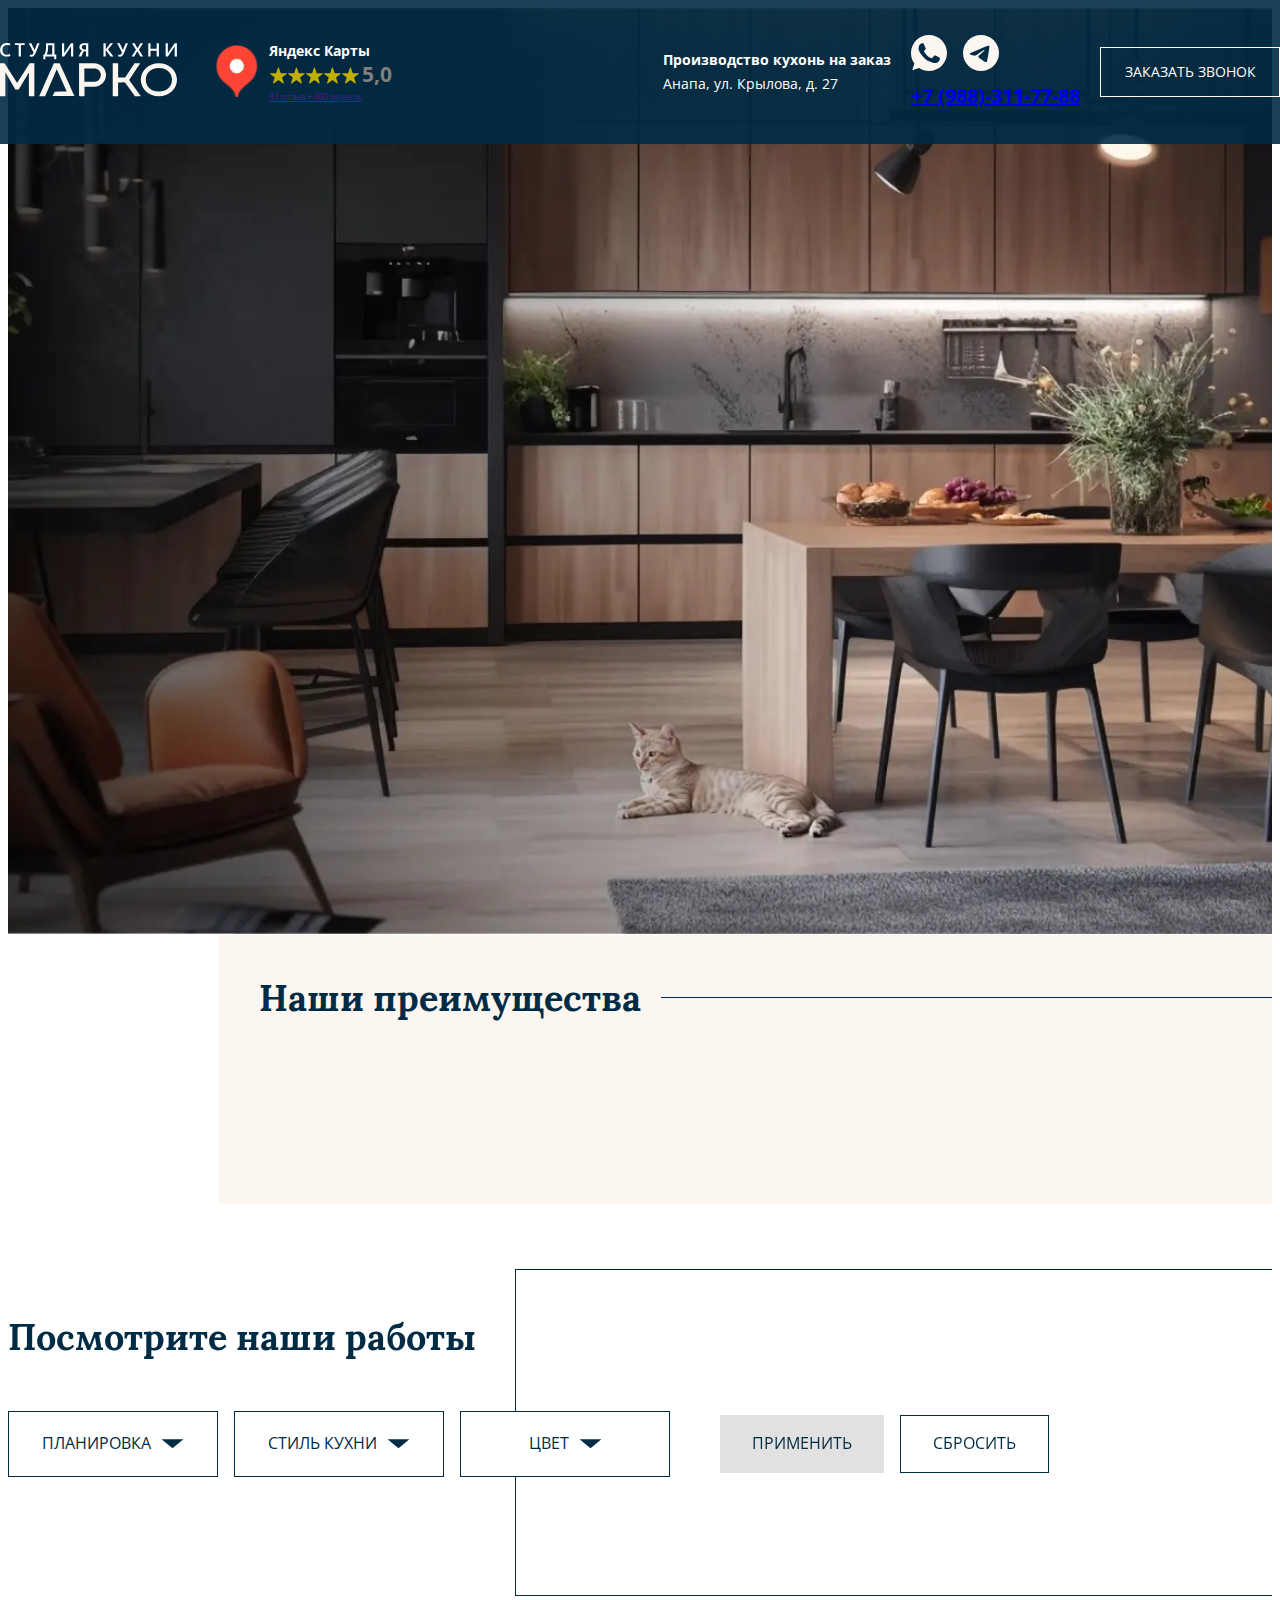
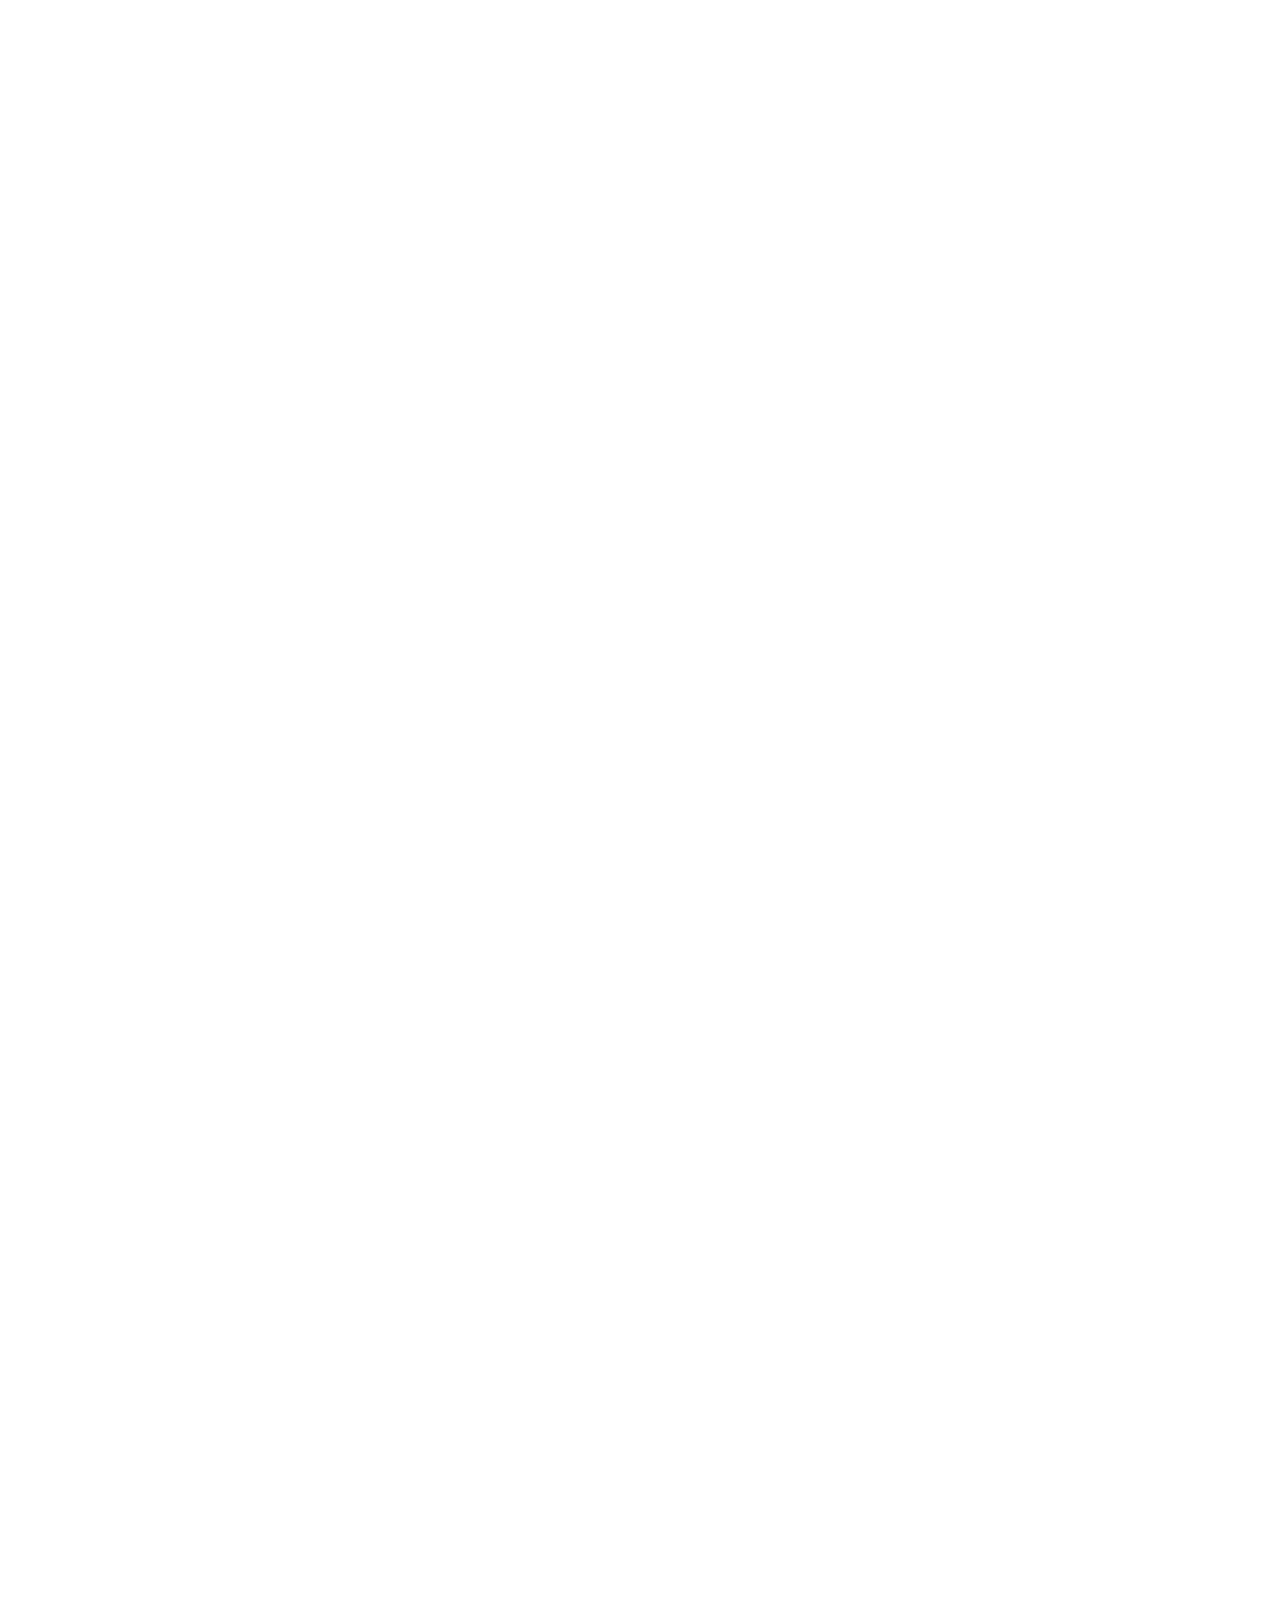
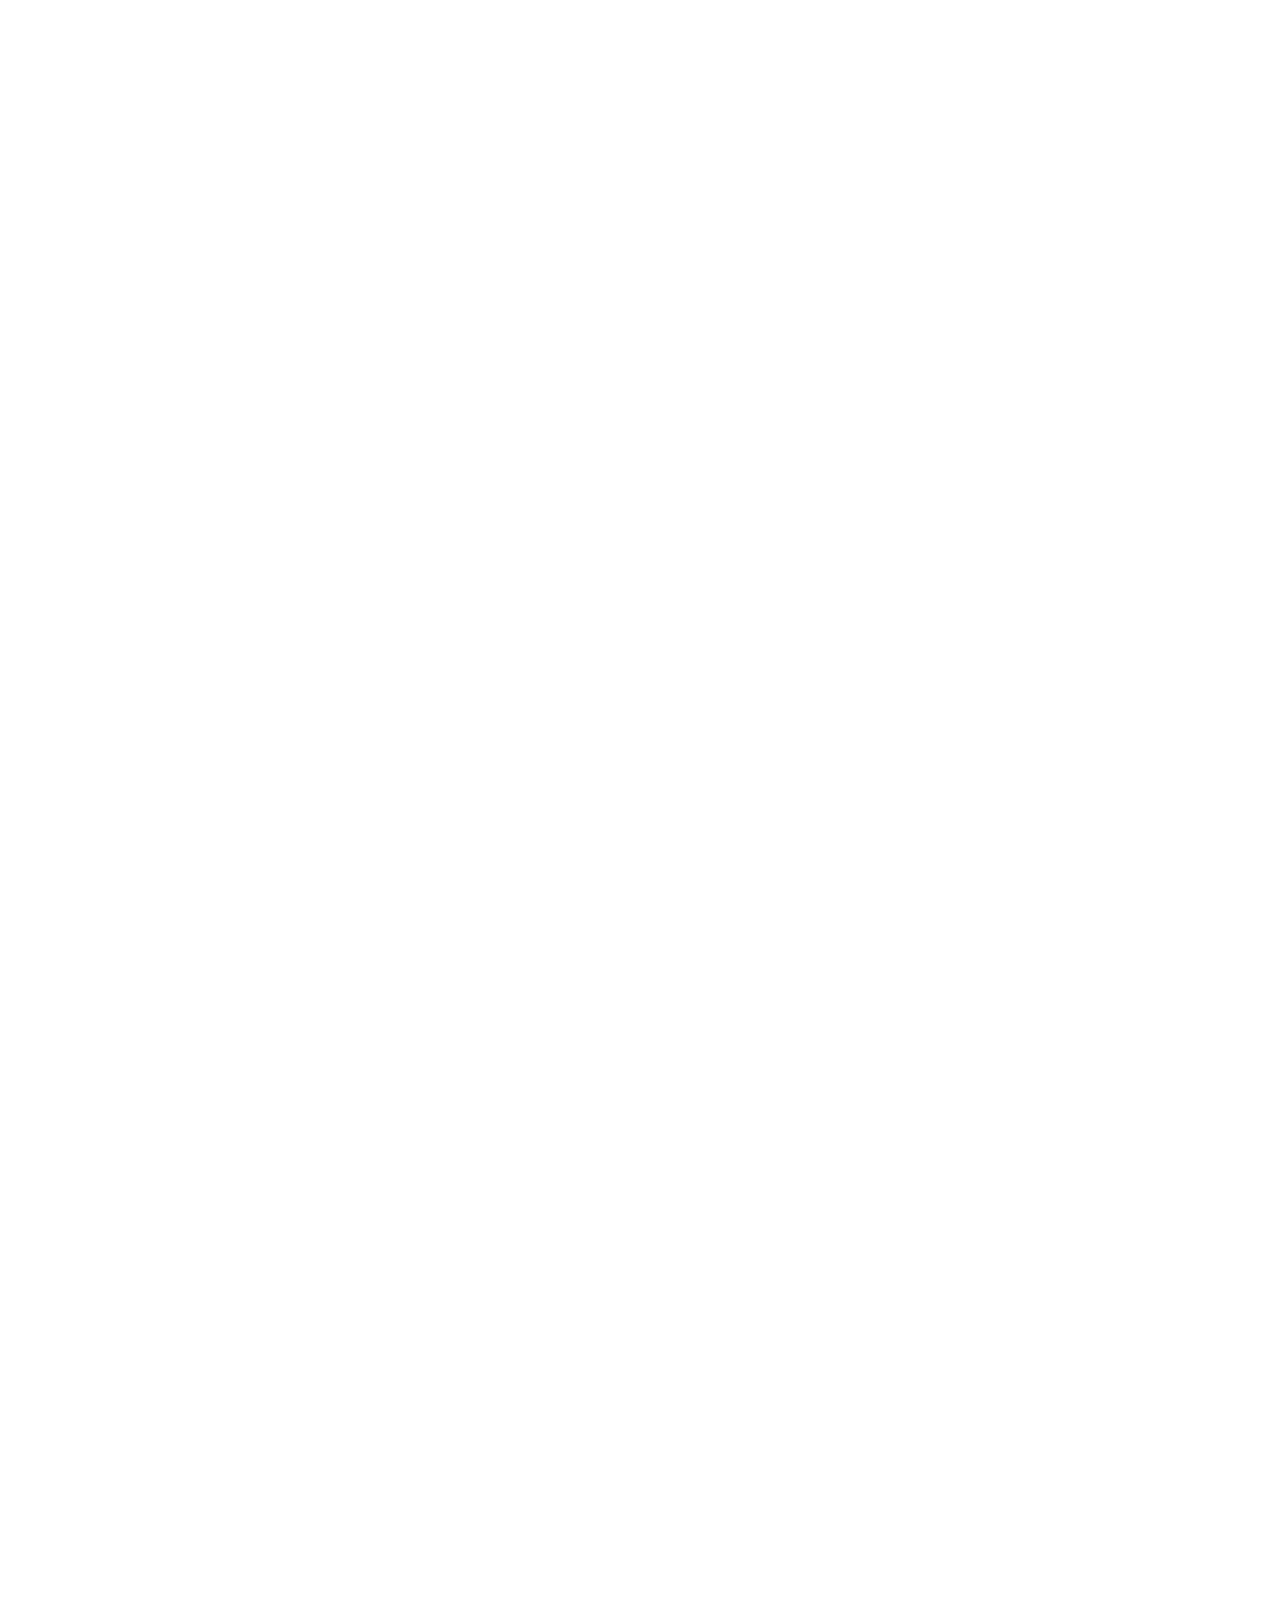
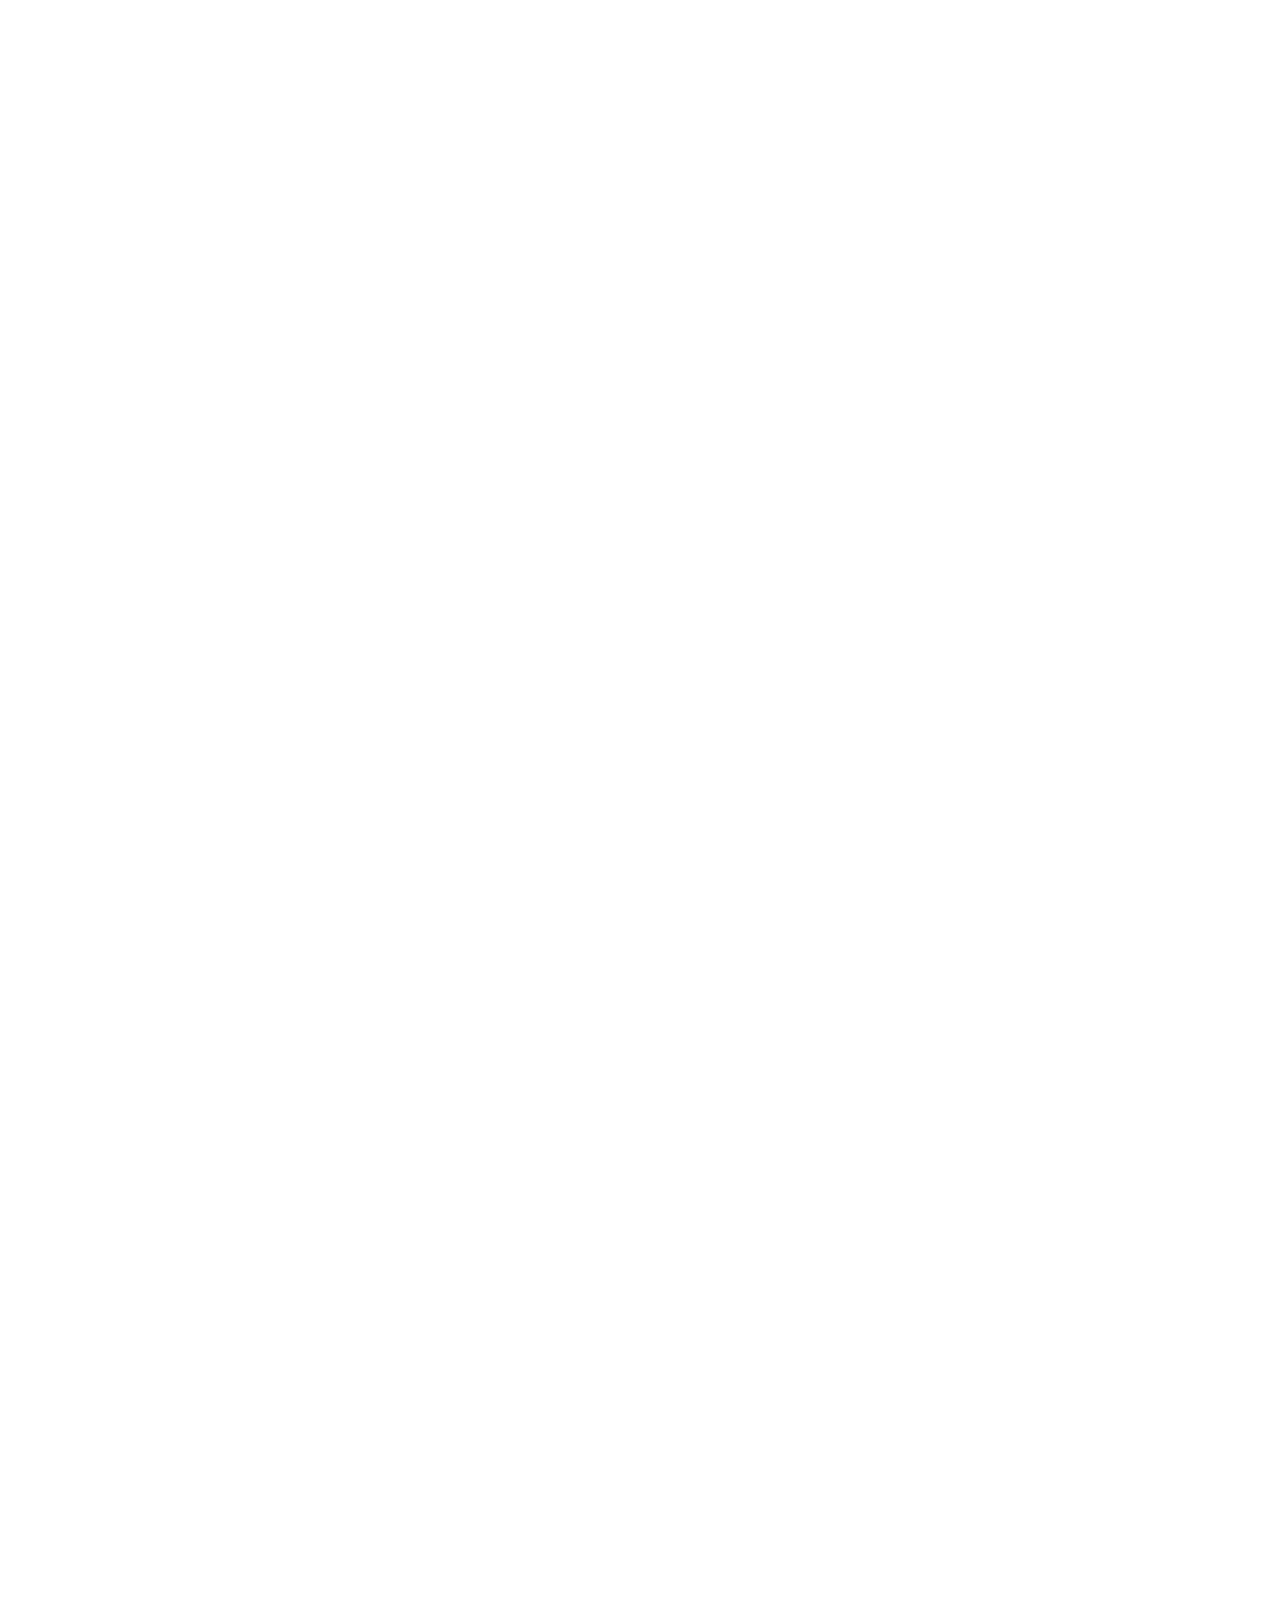
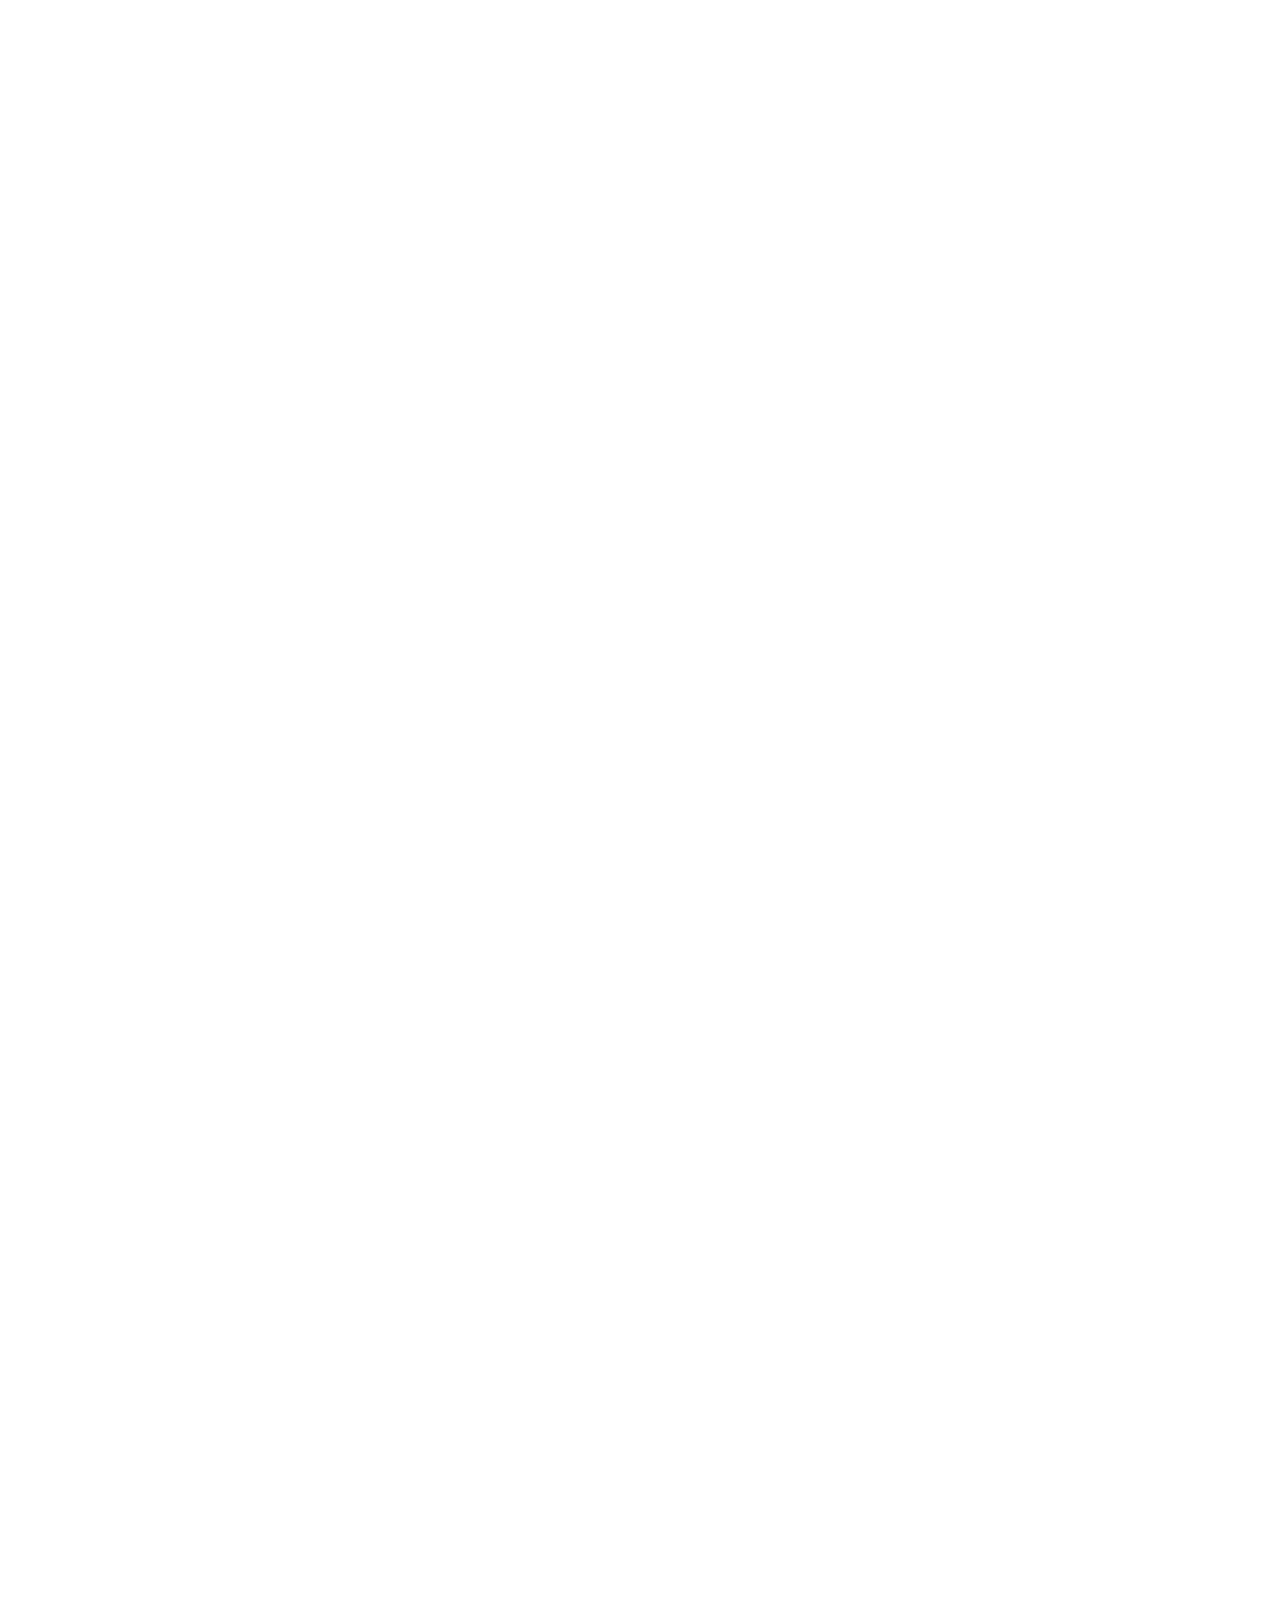
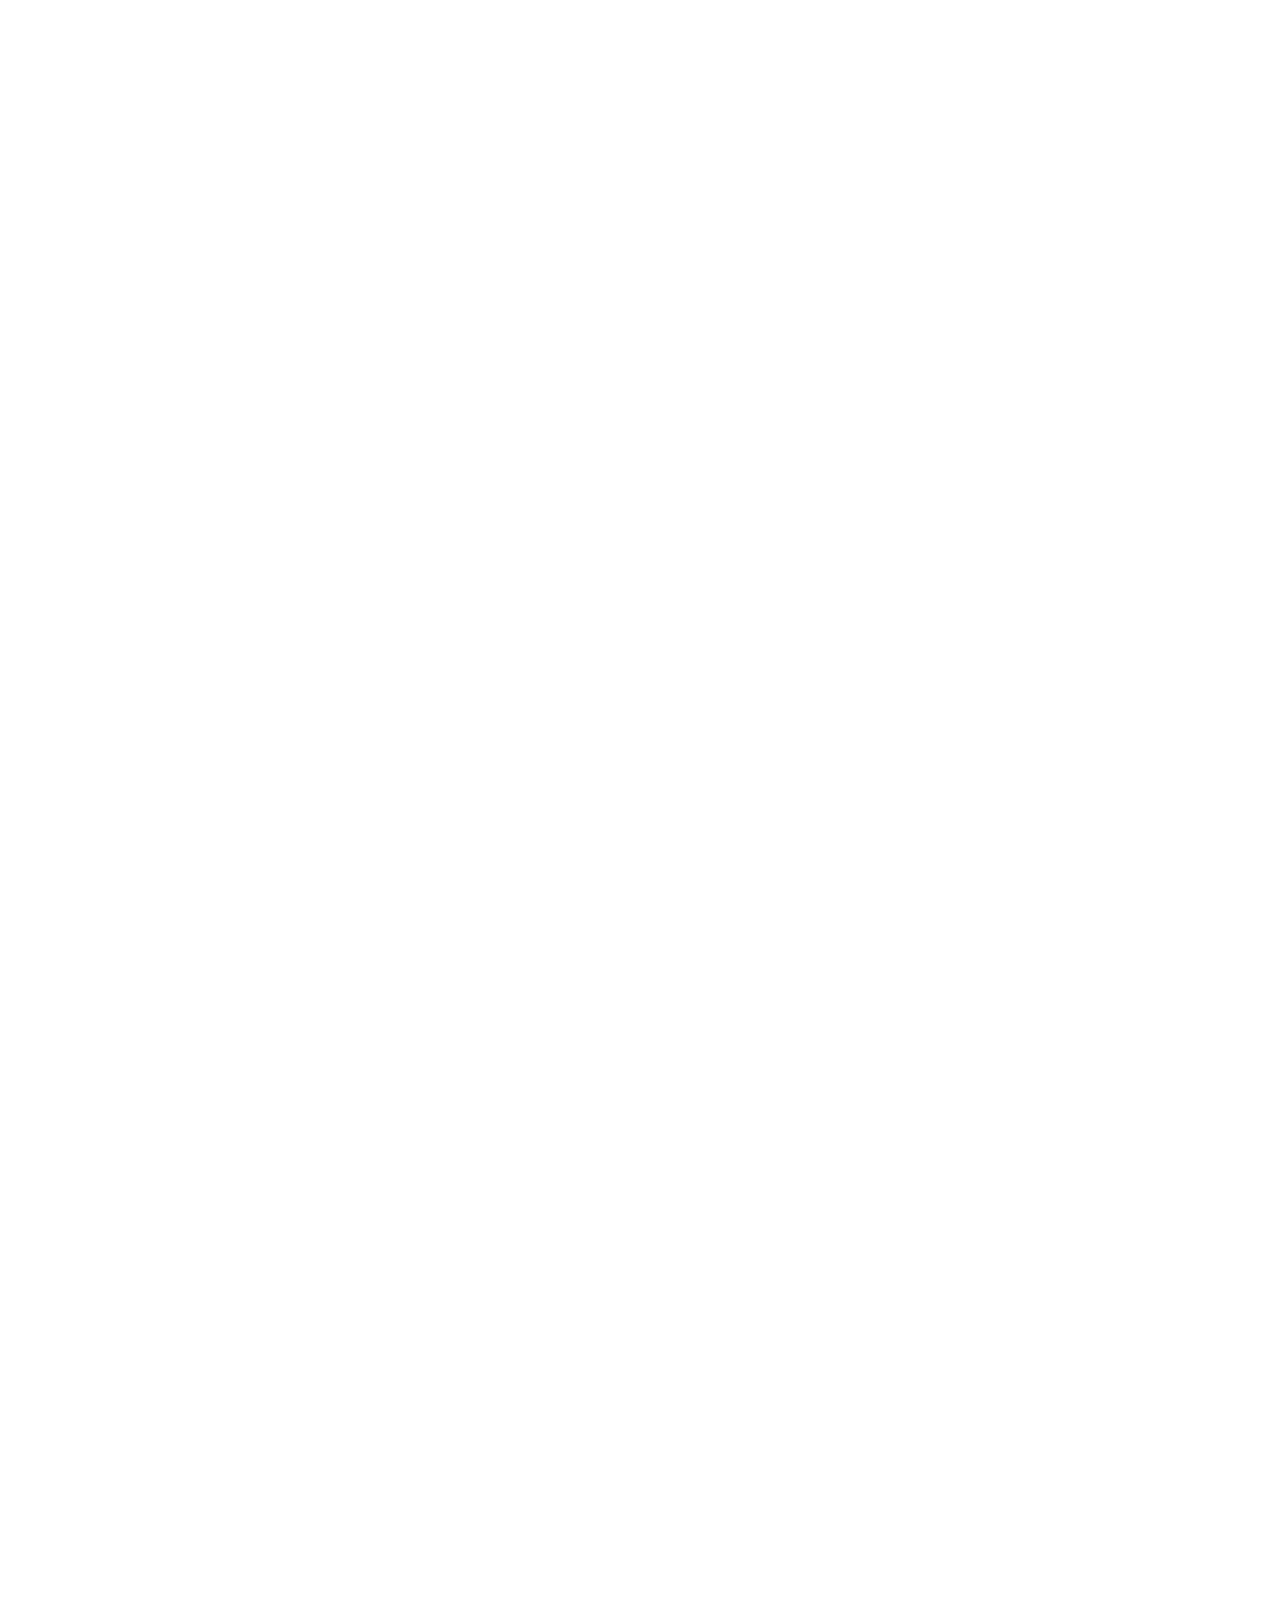
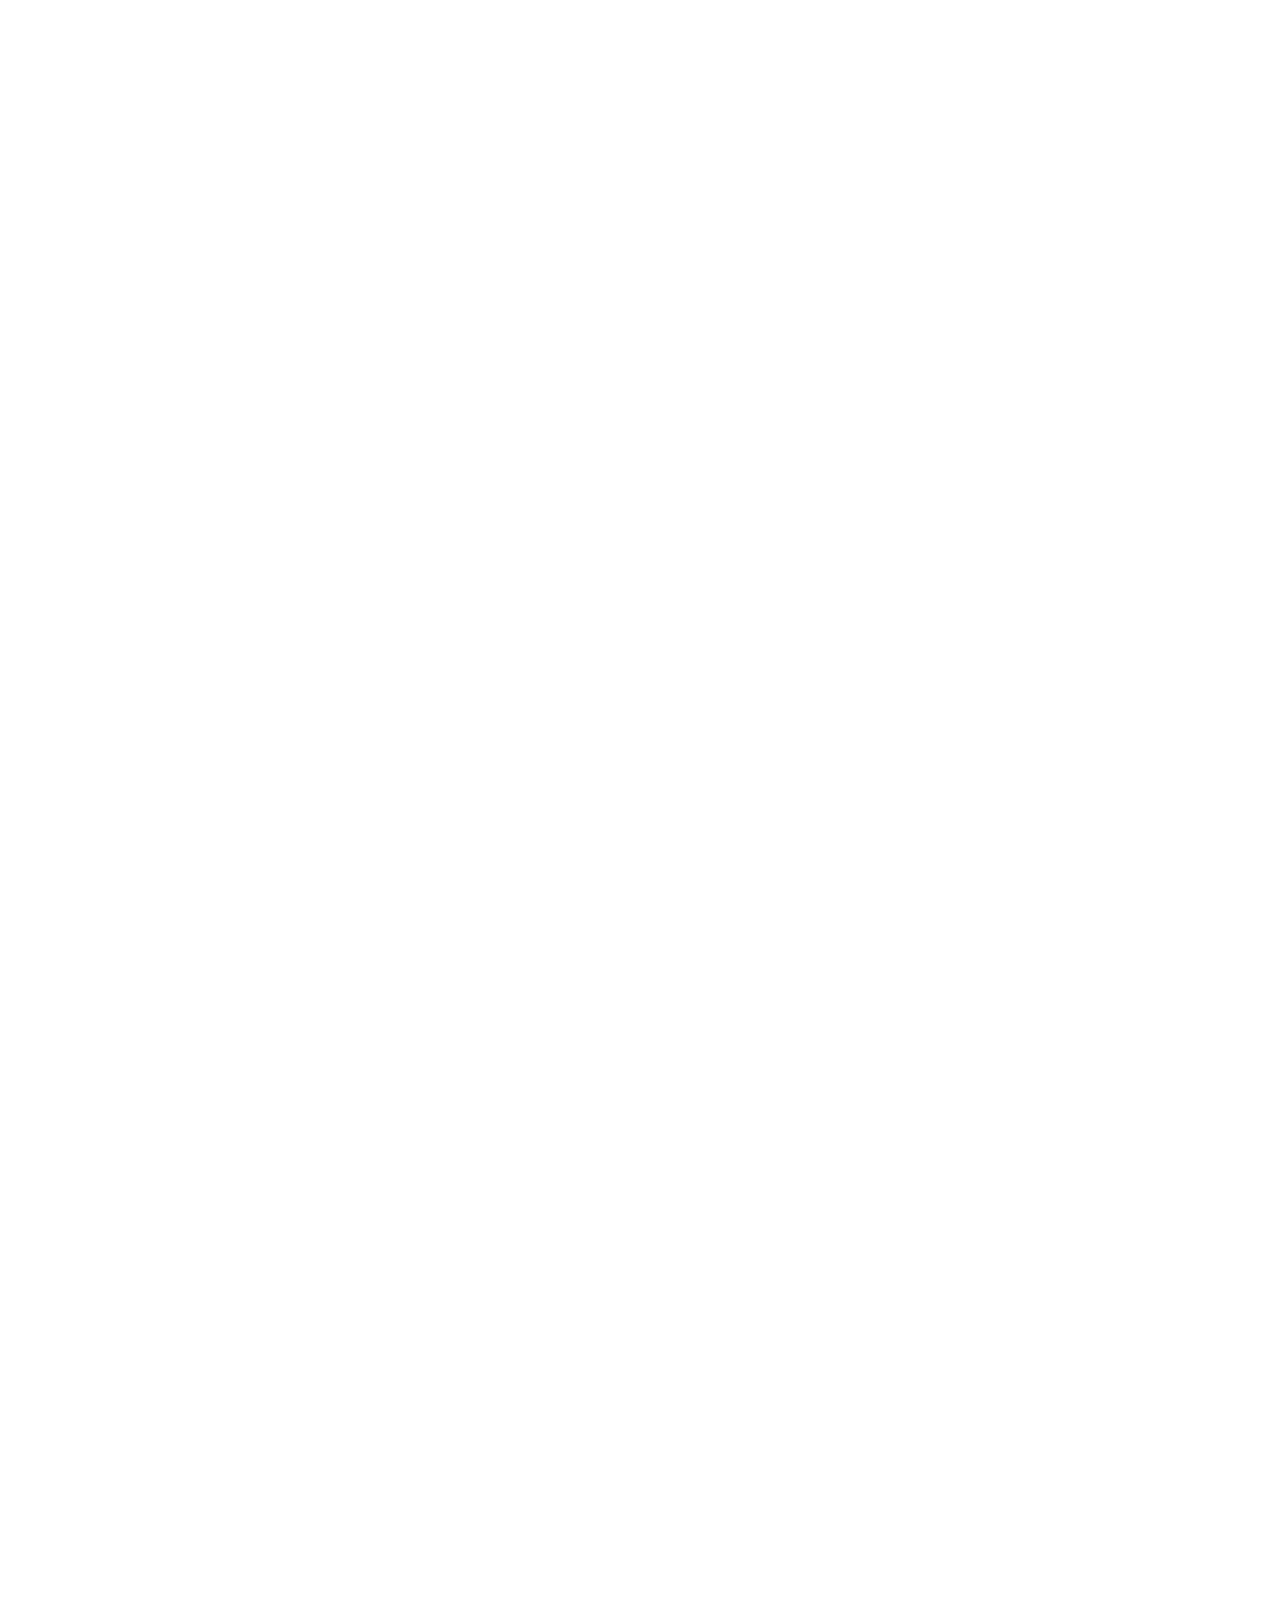
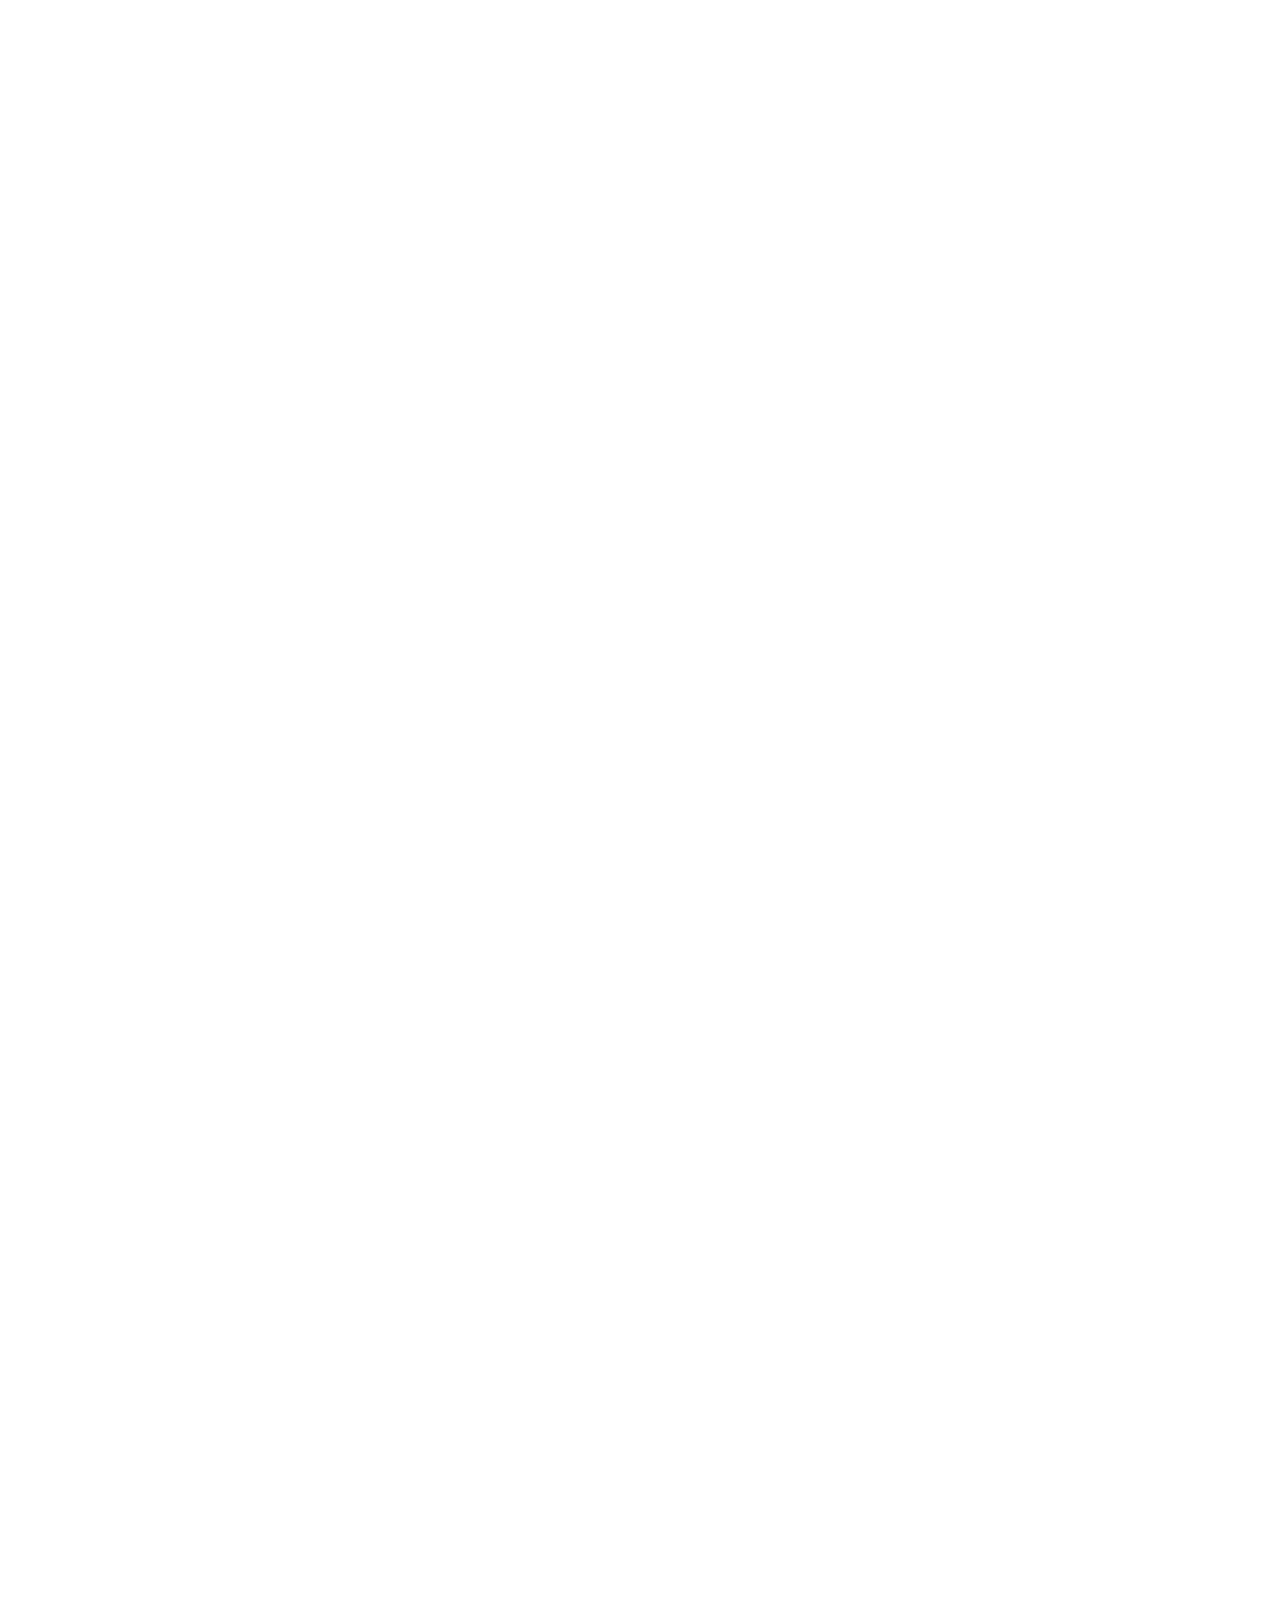
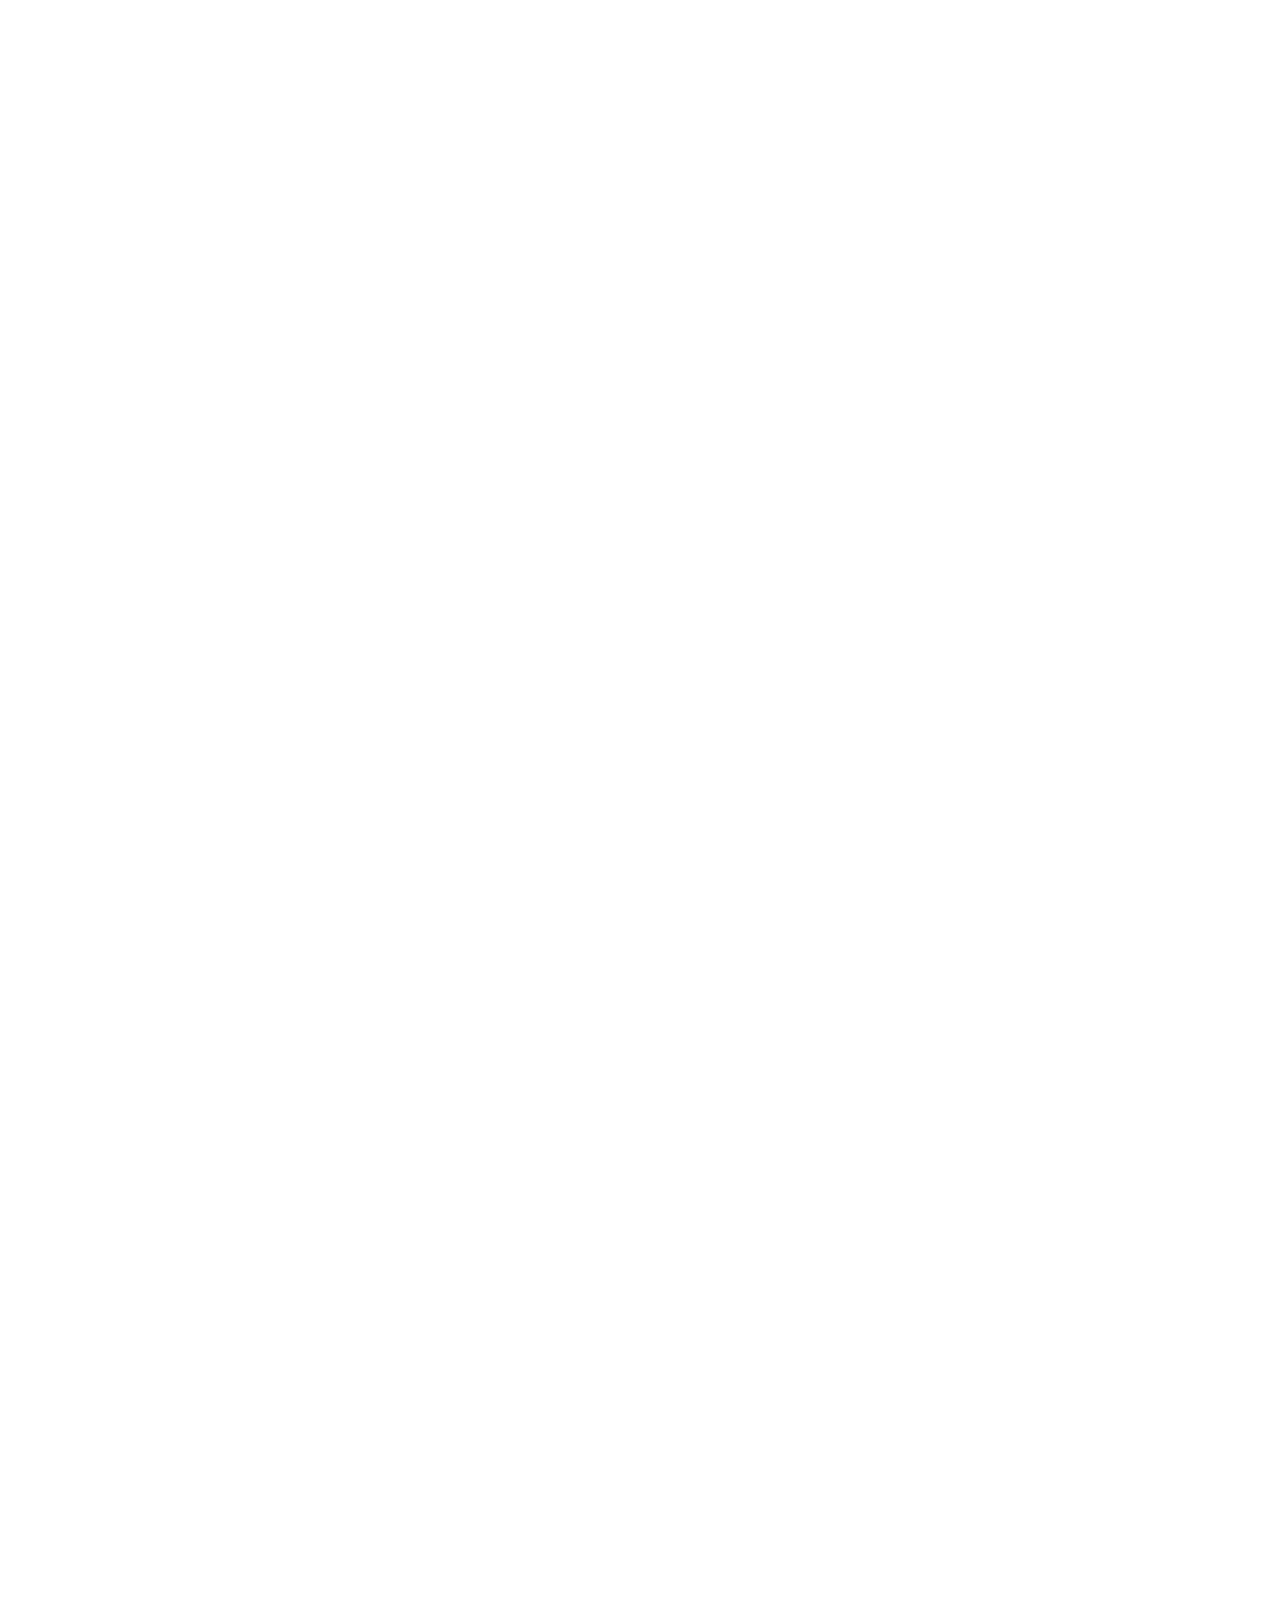
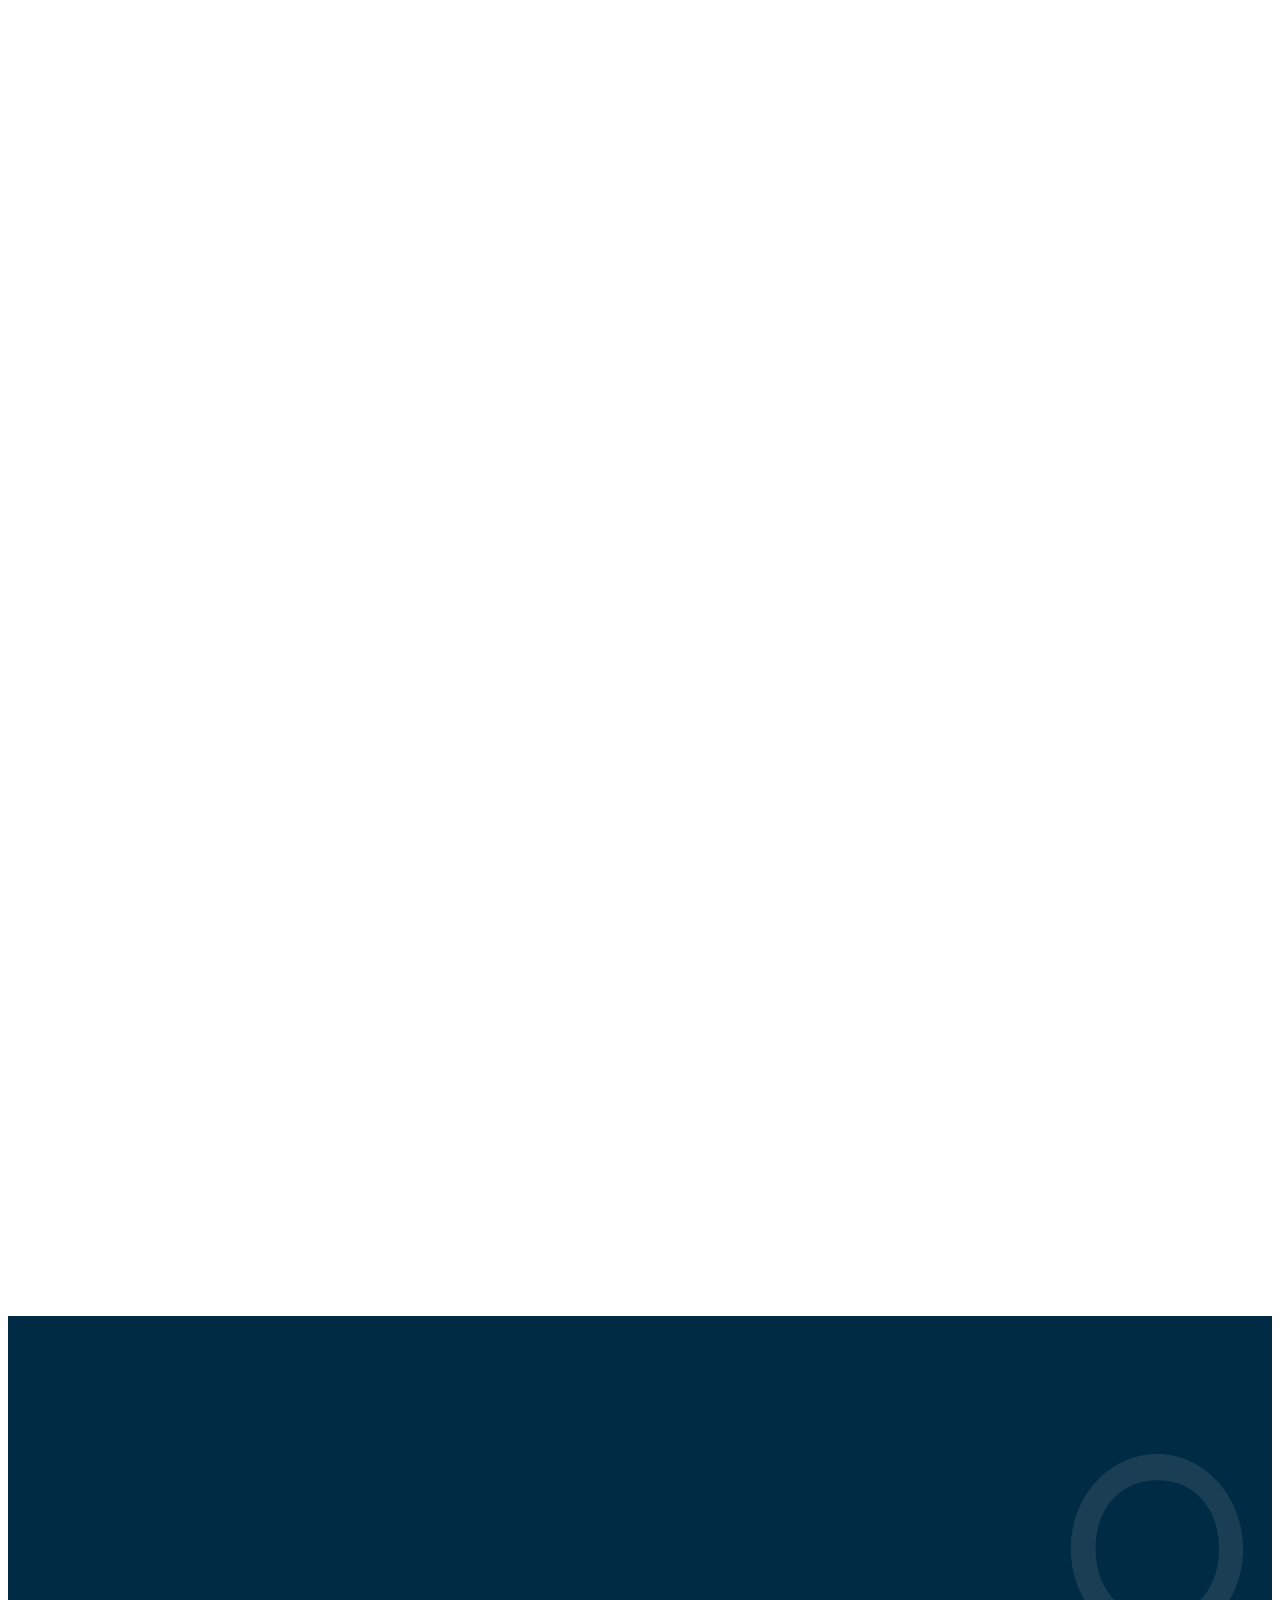
==== commit 7519c0d1: "comment11" ====
--- a/index.html
+++ b/index.html
@@ -112,9 +112,11 @@
 				<div class="container-fluid">
 					<div class="main__inner">
 						<div class="main__wrap">
-							<h1>Изготовим роскошную  +							<div class="text-animation _anim-items anim-no-hide">
+								<h1>Изготовим роскошную   дизайнерскую кухню</h1>
-							<div class="main__price">
+							</div>
+							<div class="main__price text-animation _anim-items anim-no-hide">
 								<div class="main__price-icon">
 									<img src="img/main-img.svg" alt="">
 								</div>
@@ -123,32 +125,32 @@
 									чем у посредников
 								</div>
 							</div>
-							<div class="main__info">
+							<div class="main__info text-animation _anim-items anim-no-hide">
 								<span>Рассчитаем стоимость кухни-мечты</span>
 								<i>
 									<img src="img/main-arrow.svg" alt="">
 								</i>
 							</div>
-							<button class="main__btn btn-white__outline">
+							<button class="main__btn btn-white__outline text-animation _anim-items anim-no-hide">
 								<span>Заказать расчёт</span>
 							</button>
 						</div>
 						<div class="main__advantages">
-							<div class="main__advantage">
+							<div class="main__advantage right-animation _anim-items anim-no-hide">
 								<div class="main__advantage-text">Огромный выбор <br>   бытовой техники</div>
 								<div class="main__advantage-icon">
 									<img src="img/main-icon.svg" alt="">
 								</div>
 							</div>
-							<div class="main__advantage">
+							<div class="main__advantage left-animation _anim-items anim-no-hide">
 								<div class="main__advantage-text">Изысканный гарнитур <br>   любого размера</div>
 								<div class="main__advantage-icon">
 									<img src="img/main-icon.svg" alt="">
 								</div>
 							</div>
-							<div class="main__advantage">
+							<div class="main__advantage right-animation _anim-items anim-no-hide">
 								<div class="main__advantage-text">Выдающиеся <br>   сорта древесины</div>
 								<div class="main__advantage-icon">
@@ -163,15 +165,15 @@
 				<div class="container-fluid">
 					<div class="advantages__inner">
 						<div class="advantages__left">
-							<div class="advantages__img">
-								<img src="img/advantages-img.webp" alt="">
+							<div class="advantages__img left-animation _anim-items anim-no-hide">
+								<img class="lazyload" data-src="img/advantages-img.webp" alt="">
 							</div>
 						</div>
 						<div class="advantages__right">
 							<div class="advantages__desc">
 								<h2>Наши преимущества</h2>
 								<div class="advantages__items">
-									<div class="advantages__item">
+									<div class="advantages__item right-animation _anim-items anim-no-hide">
 										<div class="advantages__item-icon">
 											<img src="img/advantages-icon.svg" alt="">
 										</div>
@@ -183,7 +185,7 @@
 											</div>
 										</div>
 									</div>
-									<div class="advantages__item">
+									<div class="advantages__item right-animation _anim-items anim-no-hide">
 										<div class="advantages__item-icon">
 											<img src="img/advantages-icon2.svg" alt="">
 										</div>
@@ -194,7 +196,7 @@
 											</div>
 										</div>
 									</div>
-									<div class="advantages__item">
+									<div class="advantages__item right-animation _anim-items anim-no-hide">
 										<div class="advantages__item-icon">
 											<img src="img/advantages-icon3.svg" alt="">
 										</div>
@@ -339,47 +341,74 @@
 							</i>
 						</div>
 						<div class="works__cards">
-							<div class="works-card">
-								<div class="works-card__slider slick-slider">
+							<div class="works-card opacity-animation _anim-items anim-no-hide">
+								<div class="works-card__slider">
 									<div class="big-slider">
 										<a class="works-card__img" data-fancybox="gallery" href="img/works-img.webp">
-											<img src="img/works-img.webp" alt="">
-										</a>
-										<a class="works-card__img" data-fancybox="gallery" href="img/works-img.webp">
-											<img src="img/advantages-img.webp" alt="">
-										</a>
-										<a class="works-card__img" data-fancybox="gallery" href="img/works-img.webp">
-											<img src="img/works-img.webp" alt="">
-										</a>
-										<a class="works-card__img" data-fancybox="gallery" href="img/works-img.webp">
-											<img src="img/advantages-img.webp" alt="">
-										</a>
-										<a class="works-card__img" data-fancybox="gallery" href="img/works-img.webp">
-											<img src="img/works-img.webp" alt="">
-										</a>
-										<a class="works-card__img" data-fancybox="gallery" href="img/works-img.webp">
-											<img src="img/advantages-img.webp" alt="">
+											<img class="lazyload" data-src="img/works-img.webp" alt="">
+										</a>
+										<a class="works-card__img" data-fancybox="gallery" href="img/works-img.webp">
+											<img class="lazyload" data-src="img/works-img.webp" alt="">
+										</a>
+										<a class="works-card__img" data-fancybox="gallery" href="img/works-img.webp">
+											<img class="lazyload" data-src="img/works-img.webp" alt="">
+										</a>
+										<a class="works-card__img" data-fancybox="gallery" href="img/works-img.webp">
+											<img class="lazyload" data-src="img/works-img.webp" alt="">
+										</a>
+										<a class="works-card__img" data-fancybox="gallery" href="img/works-img.webp">
+											<img class="lazyload" data-src="img/works-img.webp" alt="">
+										</a>
+										<a class="works-card__img" data-fancybox="gallery" href="img/works-img.webp">
+											<img class="lazyload" data-src="img/works-img.webp" alt="">
+										</a>
+										<a class="works-card__img" data-fancybox="gallery" href="img/works-img.webp">
+											<img class="lazyload" data-src="img/works-img.webp" alt="">
+										</a>
+										<a class="works-card__img" data-fancybox="gallery" href="img/works-img.webp">
+											<img class="lazyload" data-src="img/works-img.webp" alt="">
+										</a>
+										<a class="works-card__img" data-fancybox="gallery" href="img/works-img.webp">
+											<img class="lazyload" data-src="img/works-img.webp" alt="">
+										</a>
+										<a class="works-card__img" data-fancybox="gallery" href="img/works-img.webp">
+											<img class="lazyload" data-src="img/works-img.webp" alt="">
 										</a>
 									</div>
 									<div class="small-slider">
-										<a class="works-card__img">
-											<img src="img/works-img.webp" alt="">
-										</a>
-										<a class="works-card__img">
-											<img src="img/advantages-img.webp" alt="">
-										</a>
-										<a class="works-card__img">
-											<img src="img/works-img.webp" alt="">
-										</a>
-										<a class="works-card__img">
-											<img src="img/advantages-img.webp" alt="">
-										</a>
-										<a class="works-card__img">
-											<img src="img/works-img.webp" alt="">
-										</a>
-										<a class="works-card__img">
-											<img src="img/advantages-img.webp" alt="">
-										</a>
+										<div class="pagingInfo"></div>
+										<div class="small-slider__wrap">
+											<a class="works-card__img">
+												<img class="lazyload" data-src="img/works-img.webp" alt="">
+											</a>
+											<a class="works-card__img">
+												<img class="lazyload" data-src="img/works-img.webp" alt="">
+											</a>
+											<a class="works-card__img">
+												<img class="lazyload" data-src="img/works-img.webp" alt="">
+											</a>
+											<a class="works-card__img">
+												<img class="lazyload" data-src="img/works-img.webp" alt="">
+											</a>
+											<a class="works-card__img">
+												<img class="lazyload" data-src="img/works-img.webp" alt="">
+											</a>
+											<a class="works-card__img">
+												<img class="lazyload" data-src="img/works-img.webp" alt="">
+											</a>
+											<a class="works-card__img">
+												<img class="lazyload" data-src="img/works-img.webp" alt="">
+											</a>
+											<a class="works-card__img">
+												<img class="lazyload" data-src="img/works-img.webp" alt="">
+											</a>
+											<a class="works-card__img">
+												<img class="lazyload" data-src="img/works-img.webp" alt="">
+											</a>
+											<a class="works-card__img">
+												<img class="lazyload" data-src="img/works-img.webp" alt="">
+											</a>
+										</div>
 									</div>
 								</div>
 								<div class="works-card__desc">
@@ -416,47 +445,74 @@
 									</div>
 								</div>
 							</div>
-							<div class="works-card">
-								<div class="works-card__slider slick-slider">
+							<div class="works-card opacity-animation _anim-items anim-no-hide">
+								<div class="works-card__slider">
 									<div class="big-slider">
 										<a class="works-card__img" data-fancybox="gallery" href="img/works-img.webp">
-											<img src="img/works-img.webp" alt="">
-										</a>
-										<a class="works-card__img" data-fancybox="gallery" href="img/works-img.webp">
-											<img src="img/advantages-img.webp" alt="">
-										</a>
-										<a class="works-card__img" data-fancybox="gallery" href="img/works-img.webp">
-											<img src="img/works-img.webp" alt="">
-										</a>
-										<a class="works-card__img" data-fancybox="gallery" href="img/works-img.webp">
-											<img src="img/advantages-img.webp" alt="">
-										</a>
-										<a class="works-card__img" data-fancybox="gallery" href="img/works-img.webp">
-											<img src="img/works-img.webp" alt="">
-										</a>
-										<a class="works-card__img" data-fancybox="gallery" href="img/works-img.webp">
-											<img src="img/advantages-img.webp" alt="">
+											<img class="lazyload" data-src="img/works-img.webp" alt="">
+										</a>
+										<a class="works-card__img" data-fancybox="gallery" href="img/works-img.webp">
+											<img class="lazyload" data-src="img/works-img.webp" alt="">
+										</a>
+										<a class="works-card__img" data-fancybox="gallery" href="img/works-img.webp">
+											<img class="lazyload" data-src="img/works-img.webp" alt="">
+										</a>
+										<a class="works-card__img" data-fancybox="gallery" href="img/works-img.webp">
+											<img class="lazyload" data-src="img/works-img.webp" alt="">
+										</a>
+										<a class="works-card__img" data-fancybox="gallery" href="img/works-img.webp">
+											<img class="lazyload" data-src="img/works-img.webp" alt="">
+										</a>
+										<a class="works-card__img" data-fancybox="gallery" href="img/works-img.webp">
+											<img class="lazyload" data-src="img/works-img.webp" alt="">
+										</a>
+										<a class="works-card__img" data-fancybox="gallery" href="img/works-img.webp">
+											<img class="lazyload" data-src="img/works-img.webp" alt="">
+										</a>
+										<a class="works-card__img" data-fancybox="gallery" href="img/works-img.webp">
+											<img class="lazyload" data-src="img/works-img.webp" alt="">
+										</a>
+										<a class="works-card__img" data-fancybox="gallery" href="img/works-img.webp">
+											<img class="lazyload" data-src="img/works-img.webp" alt="">
+										</a>
+										<a class="works-card__img" data-fancybox="gallery" href="img/works-img.webp">
+											<img class="lazyload" data-src="img/works-img.webp" alt="">
 										</a>
 									</div>
 									<div class="small-slider">
-										<a class="works-card__img">
-											<img src="img/works-img.webp" alt="">
-										</a>
-										<a class="works-card__img">
-											<img src="img/advantages-img.webp" alt="">
-										</a>
-										<a class="works-card__img">
-											<img src="img/works-img.webp" alt="">
-										</a>
-										<a class="works-card__img">
-											<img src="img/advantages-img.webp" alt="">
-										</a>
-										<a class="works-card__img">
-											<img src="img/works-img.webp" alt="">
-										</a>
-										<a class="works-card__img">
-											<img src="img/advantages-img.webp" alt="">
-										</a>
+										<div class="pagingInfo"></div>
+										<div class="small-slider__wrap">
+											<a class="works-card__img">
+												<img class="lazyload" data-src="img/works-img.webp" alt="">
+											</a>
+											<a class="works-card__img">
+												<img class="lazyload" data-src="img/works-img.webp" alt="">
+											</a>
+											<a class="works-card__img">
+												<img class="lazyload" data-src="img/works-img.webp" alt="">
+											</a>
+											<a class="works-card__img">
+												<img class="lazyload" data-src="img/works-img.webp" alt="">
+											</a>
+											<a class="works-card__img">
+												<img class="lazyload" data-src="img/works-img.webp" alt="">
+											</a>
+											<a class="works-card__img">
+												<img class="lazyload" data-src="img/works-img.webp" alt="">
+											</a>
+											<a class="works-card__img">
+												<img class="lazyload" data-src="img/works-img.webp" alt="">
+											</a>
+											<a class="works-card__img">
+												<img class="lazyload" data-src="img/works-img.webp" alt="">
+											</a>
+											<a class="works-card__img">
+												<img class="lazyload" data-src="img/works-img.webp" alt="">
+											</a>
+											<a class="works-card__img">
+												<img class="lazyload" data-src="img/works-img.webp" alt="">
+											</a>
+										</div>
 									</div>
 								</div>
 								<div class="works-card__desc">
@@ -493,47 +549,74 @@
 									</div>
 								</div>
 							</div>
-							<div class="works-card">
-								<div class="works-card__slider slick-slider">
+							<div class="works-card opacity-animation _anim-items anim-no-hide">
+								<div class="works-card__slider">
 									<div class="big-slider">
 										<a class="works-card__img" data-fancybox="gallery" href="img/works-img.webp">
-											<img src="img/works-img.webp" alt="">
-										</a>
-										<a class="works-card__img" data-fancybox="gallery" href="img/works-img.webp">
-											<img src="img/advantages-img.webp" alt="">
-										</a>
-										<a class="works-card__img" data-fancybox="gallery" href="img/works-img.webp">
-											<img src="img/works-img.webp" alt="">
-										</a>
-										<a class="works-card__img" data-fancybox="gallery" href="img/works-img.webp">
-											<img src="img/advantages-img.webp" alt="">
-										</a>
-										<a class="works-card__img" data-fancybox="gallery" href="img/works-img.webp">
-											<img src="img/works-img.webp" alt="">
-										</a>
-										<a class="works-card__img" data-fancybox="gallery" href="img/works-img.webp">
-											<img src="img/advantages-img.webp" alt="">
+											<img class="lazyload" data-src="img/works-img.webp" alt="">
+										</a>
+										<a class="works-card__img" data-fancybox="gallery" href="img/works-img.webp">
+											<img class="lazyload" data-src="img/works-img.webp" alt="">
+										</a>
+										<a class="works-card__img" data-fancybox="gallery" href="img/works-img.webp">
+											<img class="lazyload" data-src="img/works-img.webp" alt="">
+										</a>
+										<a class="works-card__img" data-fancybox="gallery" href="img/works-img.webp">
+											<img class="lazyload" data-src="img/works-img.webp" alt="">
+										</a>
+										<a class="works-card__img" data-fancybox="gallery" href="img/works-img.webp">
+											<img class="lazyload" data-src="img/works-img.webp" alt="">
+										</a>
+										<a class="works-card__img" data-fancybox="gallery" href="img/works-img.webp">
+											<img class="lazyload" data-src="img/works-img.webp" alt="">
+										</a>
+										<a class="works-card__img" data-fancybox="gallery" href="img/works-img.webp">
+											<img class="lazyload" data-src="img/works-img.webp" alt="">
+										</a>
+										<a class="works-card__img" data-fancybox="gallery" href="img/works-img.webp">
+											<img class="lazyload" data-src="img/works-img.webp" alt="">
+										</a>
+										<a class="works-card__img" data-fancybox="gallery" href="img/works-img.webp">
+											<img class="lazyload" data-src="img/works-img.webp" alt="">
+										</a>
+										<a class="works-card__img" data-fancybox="gallery" href="img/works-img.webp">
+											<img class="lazyload" data-src="img/works-img.webp" alt="">
 										</a>
 									</div>
 									<div class="small-slider">
-										<a class="works-card__img">
-											<img src="img/works-img.webp" alt="">
-										</a>
-										<a class="works-card__img">
-											<img src="img/advantages-img.webp" alt="">
-										</a>
-										<a class="works-card__img">
-											<img src="img/works-img.webp" alt="">
-										</a>
-										<a class="works-card__img">
-											<img src="img/advantages-img.webp" alt="">
-										</a>
-										<a class="works-card__img">
-											<img src="img/works-img.webp" alt="">
-										</a>
-										<a class="works-card__img">
-											<img src="img/advantages-img.webp" alt="">
-										</a>
+										<div class="pagingInfo"></div>
+										<div class="small-slider__wrap">
+											<a class="works-card__img">
+												<img class="lazyload" data-src="img/works-img.webp" alt="">
+											</a>
+											<a class="works-card__img">
+												<img class="lazyload" data-src="img/works-img.webp" alt="">
+											</a>
+											<a class="works-card__img">
+												<img class="lazyload" data-src="img/works-img.webp" alt="">
+											</a>
+											<a class="works-card__img">
+												<img class="lazyload" data-src="img/works-img.webp" alt="">
+											</a>
+											<a class="works-card__img">
+												<img class="lazyload" data-src="img/works-img.webp" alt="">
+											</a>
+											<a class="works-card__img">
+												<img class="lazyload" data-src="img/works-img.webp" alt="">
+											</a>
+											<a class="works-card__img">
+												<img class="lazyload" data-src="img/works-img.webp" alt="">
+											</a>
+											<a class="works-card__img">
+												<img class="lazyload" data-src="img/works-img.webp" alt="">
+											</a>
+											<a class="works-card__img">
+												<img class="lazyload" data-src="img/works-img.webp" alt="">
+											</a>
+											<a class="works-card__img">
+												<img class="lazyload" data-src="img/works-img.webp" alt="">
+											</a>
+										</div>
 									</div>
 								</div>
 								<div class="works-card__desc">
@@ -570,47 +653,74 @@
 									</div>
 								</div>
 							</div>
-							<div class="works-card">
-								<div class="works-card__slider slick-slider">
+							<div class="works-card opacity-animation _anim-items anim-no-hide">
+								<div class="works-card__slider">
 									<div class="big-slider">
 										<a class="works-card__img" data-fancybox="gallery" href="img/works-img.webp">
-											<img src="img/works-img.webp" alt="">
-										</a>
-										<a class="works-card__img" data-fancybox="gallery" href="img/works-img.webp">
-											<img src="img/advantages-img.webp" alt="">
-										</a>
-										<a class="works-card__img" data-fancybox="gallery" href="img/works-img.webp">
-											<img src="img/works-img.webp" alt="">
-										</a>
-										<a class="works-card__img" data-fancybox="gallery" href="img/works-img.webp">
-											<img src="img/advantages-img.webp" alt="">
-										</a>
-										<a class="works-card__img" data-fancybox="gallery" href="img/works-img.webp">
-											<img src="img/works-img.webp" alt="">
-										</a>
-										<a class="works-card__img" data-fancybox="gallery" href="img/works-img.webp">
-											<img src="img/advantages-img.webp" alt="">
+											<img class="lazyload" data-src="img/works-img.webp" alt="">
+										</a>
+										<a class="works-card__img" data-fancybox="gallery" href="img/works-img.webp">
+											<img class="lazyload" data-src="img/works-img.webp" alt="">
+										</a>
+										<a class="works-card__img" data-fancybox="gallery" href="img/works-img.webp">
+											<img class="lazyload" data-src="img/works-img.webp" alt="">
+										</a>
+										<a class="works-card__img" data-fancybox="gallery" href="img/works-img.webp">
+											<img class="lazyload" data-src="img/works-img.webp" alt="">
+										</a>
+										<a class="works-card__img" data-fancybox="gallery" href="img/works-img.webp">
+											<img class="lazyload" data-src="img/works-img.webp" alt="">
+										</a>
+										<a class="works-card__img" data-fancybox="gallery" href="img/works-img.webp">
+											<img class="lazyload" data-src="img/works-img.webp" alt="">
+										</a>
+										<a class="works-card__img" data-fancybox="gallery" href="img/works-img.webp">
+											<img class="lazyload" data-src="img/works-img.webp" alt="">
+										</a>
+										<a class="works-card__img" data-fancybox="gallery" href="img/works-img.webp">
+											<img class="lazyload" data-src="img/works-img.webp" alt="">
+										</a>
+										<a class="works-card__img" data-fancybox="gallery" href="img/works-img.webp">
+											<img class="lazyload" data-src="img/works-img.webp" alt="">
+										</a>
+										<a class="works-card__img" data-fancybox="gallery" href="img/works-img.webp">
+											<img class="lazyload" data-src="img/works-img.webp" alt="">
 										</a>
 									</div>
 									<div class="small-slider">
-										<a class="works-card__img">
-											<img src="img/works-img.webp" alt="">
-										</a>
-										<a class="works-card__img">
-											<img src="img/advantages-img.webp" alt="">
-										</a>
-										<a class="works-card__img">
-											<img src="img/works-img.webp" alt="">
-										</a>
-										<a class="works-card__img">
-											<img src="img/advantages-img.webp" alt="">
-										</a>
-										<a class="works-card__img">
-											<img src="img/works-img.webp" alt="">
-										</a>
-										<a class="works-card__img">
-											<img src="img/advantages-img.webp" alt="">
-										</a>
+										<div class="pagingInfo"></div>
+										<div class="small-slider__wrap">
+											<a class="works-card__img">
+												<img class="lazyload" data-src="img/works-img.webp" alt="">
+											</a>
+											<a class="works-card__img">
+												<img class="lazyload" data-src="img/works-img.webp" alt="">
+											</a>
+											<a class="works-card__img">
+												<img class="lazyload" data-src="img/works-img.webp" alt="">
+											</a>
+											<a class="works-card__img">
+												<img class="lazyload" data-src="img/works-img.webp" alt="">
+											</a>
+											<a class="works-card__img">
+												<img class="lazyload" data-src="img/works-img.webp" alt="">
+											</a>
+											<a class="works-card__img">
+												<img class="lazyload" data-src="img/works-img.webp" alt="">
+											</a>
+											<a class="works-card__img">
+												<img class="lazyload" data-src="img/works-img.webp" alt="">
+											</a>
+											<a class="works-card__img">
+												<img class="lazyload" data-src="img/works-img.webp" alt="">
+											</a>
+											<a class="works-card__img">
+												<img class="lazyload" data-src="img/works-img.webp" alt="">
+											</a>
+											<a class="works-card__img">
+												<img class="lazyload" data-src="img/works-img.webp" alt="">
+											</a>
+										</div>
 									</div>
 								</div>
 								<div class="works-card__desc">
@@ -647,47 +757,74 @@
 									</div>
 								</div>
 							</div>
-							<div class="works-card">
-								<div class="works-card__slider slick-slider">
+							<div class="works-card opacity-animation _anim-items anim-no-hide">
+								<div class="works-card__slider">
 									<div class="big-slider">
 										<a class="works-card__img" data-fancybox="gallery" href="img/works-img.webp">
-											<img src="img/works-img.webp" alt="">
-										</a>
-										<a class="works-card__img" data-fancybox="gallery" href="img/works-img.webp">
-											<img src="img/advantages-img.webp" alt="">
-										</a>
-										<a class="works-card__img" data-fancybox="gallery" href="img/works-img.webp">
-											<img src="img/works-img.webp" alt="">
-										</a>
-										<a class="works-card__img" data-fancybox="gallery" href="img/works-img.webp">
-											<img src="img/advantages-img.webp" alt="">
-										</a>
-										<a class="works-card__img" data-fancybox="gallery" href="img/works-img.webp">
-											<img src="img/works-img.webp" alt="">
-										</a>
-										<a class="works-card__img" data-fancybox="gallery" href="img/works-img.webp">
-											<img src="img/advantages-img.webp" alt="">
+											<img class="lazyload" data-src="img/works-img.webp" alt="">
+										</a>
+										<a class="works-card__img" data-fancybox="gallery" href="img/works-img.webp">
+											<img class="lazyload" data-src="img/works-img.webp" alt="">
+										</a>
+										<a class="works-card__img" data-fancybox="gallery" href="img/works-img.webp">
+											<img class="lazyload" data-src="img/works-img.webp" alt="">
+										</a>
+										<a class="works-card__img" data-fancybox="gallery" href="img/works-img.webp">
+											<img class="lazyload" data-src="img/works-img.webp" alt="">
+										</a>
+										<a class="works-card__img" data-fancybox="gallery" href="img/works-img.webp">
+											<img class="lazyload" data-src="img/works-img.webp" alt="">
+										</a>
+										<a class="works-card__img" data-fancybox="gallery" href="img/works-img.webp">
+											<img class="lazyload" data-src="img/works-img.webp" alt="">
+										</a>
+										<a class="works-card__img" data-fancybox="gallery" href="img/works-img.webp">
+											<img class="lazyload" data-src="img/works-img.webp" alt="">
+										</a>
+										<a class="works-card__img" data-fancybox="gallery" href="img/works-img.webp">
+											<img class="lazyload" data-src="img/works-img.webp" alt="">
+										</a>
+										<a class="works-card__img" data-fancybox="gallery" href="img/works-img.webp">
+											<img class="lazyload" data-src="img/works-img.webp" alt="">
+										</a>
+										<a class="works-card__img" data-fancybox="gallery" href="img/works-img.webp">
+											<img class="lazyload" data-src="img/works-img.webp" alt="">
 										</a>
 									</div>
 									<div class="small-slider">
-										<a class="works-card__img">
-											<img src="img/works-img.webp" alt="">
-										</a>
-										<a class="works-card__img">
-											<img src="img/advantages-img.webp" alt="">
-										</a>
-										<a class="works-card__img">
-											<img src="img/works-img.webp" alt="">
-										</a>
-										<a class="works-card__img">
-											<img src="img/advantages-img.webp" alt="">
-										</a>
-										<a class="works-card__img">
-											<img src="img/works-img.webp" alt="">
-										</a>
-										<a class="works-card__img">
-											<img src="img/advantages-img.webp" alt="">
-										</a>
+										<div class="pagingInfo"></div>
+										<div class="small-slider__wrap">
+											<a class="works-card__img">
+												<img class="lazyload" data-src="img/works-img.webp" alt="">
+											</a>
+											<a class="works-card__img">
+												<img class="lazyload" data-src="img/works-img.webp" alt="">
+											</a>
+											<a class="works-card__img">
+												<img class="lazyload" data-src="img/works-img.webp" alt="">
+											</a>
+											<a class="works-card__img">
+												<img class="lazyload" data-src="img/works-img.webp" alt="">
+											</a>
+											<a class="works-card__img">
+												<img class="lazyload" data-src="img/works-img.webp" alt="">
+											</a>
+											<a class="works-card__img">
+												<img class="lazyload" data-src="img/works-img.webp" alt="">
+											</a>
+											<a class="works-card__img">
+												<img class="lazyload" data-src="img/works-img.webp" alt="">
+											</a>
+											<a class="works-card__img">
+												<img class="lazyload" data-src="img/works-img.webp" alt="">
+											</a>
+											<a class="works-card__img">
+												<img class="lazyload" data-src="img/works-img.webp" alt="">
+											</a>
+											<a class="works-card__img">
+												<img class="lazyload" data-src="img/works-img.webp" alt="">
+											</a>
+										</div>
 									</div>
 								</div>
 								<div class="works-card__desc">
@@ -724,47 +861,74 @@
 									</div>
 								</div>
 							</div>
-							<div class="works-card">
-								<div class="works-card__slider slick-slider">
+							<div class="works-card opacity-animation _anim-items anim-no-hide">
+								<div class="works-card__slider">
 									<div class="big-slider">
 										<a class="works-card__img" data-fancybox="gallery" href="img/works-img.webp">
-											<img src="img/works-img.webp" alt="">
-										</a>
-										<a class="works-card__img" data-fancybox="gallery" href="img/works-img.webp">
-											<img src="img/advantages-img.webp" alt="">
-										</a>
-										<a class="works-card__img" data-fancybox="gallery" href="img/works-img.webp">
-											<img src="img/works-img.webp" alt="">
-										</a>
-										<a class="works-card__img" data-fancybox="gallery" href="img/works-img.webp">
-											<img src="img/advantages-img.webp" alt="">
-										</a>
-										<a class="works-card__img" data-fancybox="gallery" href="img/works-img.webp">
-											<img src="img/works-img.webp" alt="">
-										</a>
-										<a class="works-card__img" data-fancybox="gallery" href="img/works-img.webp">
-											<img src="img/advantages-img.webp" alt="">
+											<img class="lazyload" data-src="img/works-img.webp" alt="">
+										</a>
+										<a class="works-card__img" data-fancybox="gallery" href="img/works-img.webp">
+											<img class="lazyload" data-src="img/works-img.webp" alt="">
+										</a>
+										<a class="works-card__img" data-fancybox="gallery" href="img/works-img.webp">
+											<img class="lazyload" data-src="img/works-img.webp" alt="">
+										</a>
+										<a class="works-card__img" data-fancybox="gallery" href="img/works-img.webp">
+											<img class="lazyload" data-src="img/works-img.webp" alt="">
+										</a>
+										<a class="works-card__img" data-fancybox="gallery" href="img/works-img.webp">
+											<img class="lazyload" data-src="img/works-img.webp" alt="">
+										</a>
+										<a class="works-card__img" data-fancybox="gallery" href="img/works-img.webp">
+											<img class="lazyload" data-src="img/works-img.webp" alt="">
+										</a>
+										<a class="works-card__img" data-fancybox="gallery" href="img/works-img.webp">
+											<img class="lazyload" data-src="img/works-img.webp" alt="">
+										</a>
+										<a class="works-card__img" data-fancybox="gallery" href="img/works-img.webp">
+											<img class="lazyload" data-src="img/works-img.webp" alt="">
+										</a>
+										<a class="works-card__img" data-fancybox="gallery" href="img/works-img.webp">
+											<img class="lazyload" data-src="img/works-img.webp" alt="">
+										</a>
+										<a class="works-card__img" data-fancybox="gallery" href="img/works-img.webp">
+											<img class="lazyload" data-src="img/works-img.webp" alt="">
 										</a>
 									</div>
 									<div class="small-slider">
-										<a class="works-card__img">
-											<img src="img/works-img.webp" alt="">
-										</a>
-										<a class="works-card__img">
-											<img src="img/advantages-img.webp" alt="">
-										</a>
-										<a class="works-card__img">
-											<img src="img/works-img.webp" alt="">
-										</a>
-										<a class="works-card__img">
-											<img src="img/advantages-img.webp" alt="">
-										</a>
-										<a class="works-card__img">
-											<img src="img/works-img.webp" alt="">
-										</a>
-										<a class="works-card__img">
-											<img src="img/advantages-img.webp" alt="">
-										</a>
+										<div class="pagingInfo"></div>
+										<div class="small-slider__wrap">
+											<a class="works-card__img">
+												<img class="lazyload" data-src="img/works-img.webp" alt="">
+											</a>
+											<a class="works-card__img">
+												<img class="lazyload" data-src="img/works-img.webp" alt="">
+											</a>
+											<a class="works-card__img">
+												<img class="lazyload" data-src="img/works-img.webp" alt="">
+											</a>
+											<a class="works-card__img">
+												<img class="lazyload" data-src="img/works-img.webp" alt="">
+											</a>
+											<a class="works-card__img">
+												<img class="lazyload" data-src="img/works-img.webp" alt="">
+											</a>
+											<a class="works-card__img">
+												<img class="lazyload" data-src="img/works-img.webp" alt="">
+											</a>
+											<a class="works-card__img">
+												<img class="lazyload" data-src="img/works-img.webp" alt="">
+											</a>
+											<a class="works-card__img">
+												<img class="lazyload" data-src="img/works-img.webp" alt="">
+											</a>
+											<a class="works-card__img">
+												<img class="lazyload" data-src="img/works-img.webp" alt="">
+											</a>
+											<a class="works-card__img">
+												<img class="lazyload" data-src="img/works-img.webp" alt="">
+											</a>
+										</div>
 									</div>
 								</div>
 								<div class="works-card__desc">
@@ -801,47 +965,74 @@
 									</div>
 								</div>
 							</div>
-							<div class="works-card">
-								<div class="works-card__slider slick-slider">
+							<div class="works-card opacity-animation _anim-items anim-no-hide">
+								<div class="works-card__slider">
 									<div class="big-slider">
 										<a class="works-card__img" data-fancybox="gallery" href="img/works-img.webp">
-											<img src="img/works-img.webp" alt="">
-										</a>
-										<a class="works-card__img" data-fancybox="gallery" href="img/works-img.webp">
-											<img src="img/advantages-img.webp" alt="">
-										</a>
-										<a class="works-card__img" data-fancybox="gallery" href="img/works-img.webp">
-											<img src="img/works-img.webp" alt="">
-										</a>
-										<a class="works-card__img" data-fancybox="gallery" href="img/works-img.webp">
-											<img src="img/advantages-img.webp" alt="">
-										</a>
-										<a class="works-card__img" data-fancybox="gallery" href="img/works-img.webp">
-											<img src="img/works-img.webp" alt="">
-										</a>
-										<a class="works-card__img" data-fancybox="gallery" href="img/works-img.webp">
-											<img src="img/advantages-img.webp" alt="">
+											<img class="lazyload" data-src="img/works-img.webp" alt="">
+										</a>
+										<a class="works-card__img" data-fancybox="gallery" href="img/works-img.webp">
+											<img class="lazyload" data-src="img/works-img.webp" alt="">
+										</a>
+										<a class="works-card__img" data-fancybox="gallery" href="img/works-img.webp">
+											<img class="lazyload" data-src="img/works-img.webp" alt="">
+										</a>
+										<a class="works-card__img" data-fancybox="gallery" href="img/works-img.webp">
+											<img class="lazyload" data-src="img/works-img.webp" alt="">
+										</a>
+										<a class="works-card__img" data-fancybox="gallery" href="img/works-img.webp">
+											<img class="lazyload" data-src="img/works-img.webp" alt="">
+										</a>
+										<a class="works-card__img" data-fancybox="gallery" href="img/works-img.webp">
+											<img class="lazyload" data-src="img/works-img.webp" alt="">
+										</a>
+										<a class="works-card__img" data-fancybox="gallery" href="img/works-img.webp">
+											<img class="lazyload" data-src="img/works-img.webp" alt="">
+										</a>
+										<a class="works-card__img" data-fancybox="gallery" href="img/works-img.webp">
+											<img class="lazyload" data-src="img/works-img.webp" alt="">
+										</a>
+										<a class="works-card__img" data-fancybox="gallery" href="img/works-img.webp">
+											<img class="lazyload" data-src="img/works-img.webp" alt="">
+										</a>
+										<a class="works-card__img" data-fancybox="gallery" href="img/works-img.webp">
+											<img class="lazyload" data-src="img/works-img.webp" alt="">
 										</a>
 									</div>
 									<div class="small-slider">
-										<a class="works-card__img">
-											<img src="img/works-img.webp" alt="">
-										</a>
-										<a class="works-card__img">
-											<img src="img/advantages-img.webp" alt="">
-										</a>
-										<a class="works-card__img">
-											<img src="img/works-img.webp" alt="">
-										</a>
-										<a class="works-card__img">
-											<img src="img/advantages-img.webp" alt="">
-										</a>
-										<a class="works-card__img">
-											<img src="img/works-img.webp" alt="">
-										</a>
-										<a class="works-card__img">
-											<img src="img/advantages-img.webp" alt="">
-										</a>
+										<div class="pagingInfo"></div>
+										<div class="small-slider__wrap">
+											<a class="works-card__img">
+												<img class="lazyload" data-src="img/works-img.webp" alt="">
+											</a>
+											<a class="works-card__img">
+												<img class="lazyload" data-src="img/works-img.webp" alt="">
+											</a>
+											<a class="works-card__img">
+												<img class="lazyload" data-src="img/works-img.webp" alt="">
+											</a>
+											<a class="works-card__img">
+												<img class="lazyload" data-src="img/works-img.webp" alt="">
+											</a>
+											<a class="works-card__img">
+												<img class="lazyload" data-src="img/works-img.webp" alt="">
+											</a>
+											<a class="works-card__img">
+												<img class="lazyload" data-src="img/works-img.webp" alt="">
+											</a>
+											<a class="works-card__img">
+												<img class="lazyload" data-src="img/works-img.webp" alt="">
+											</a>
+											<a class="works-card__img">
+												<img class="lazyload" data-src="img/works-img.webp" alt="">
+											</a>
+											<a class="works-card__img">
+												<img class="lazyload" data-src="img/works-img.webp" alt="">
+											</a>
+											<a class="works-card__img">
+												<img class="lazyload" data-src="img/works-img.webp" alt="">
+											</a>
+										</div>
 									</div>
 								</div>
 								<div class="works-card__desc">
@@ -878,47 +1069,74 @@
 									</div>
 								</div>
 							</div>
-							<div class="works-card">
-								<div class="works-card__slider slick-slider">
+							<div class="works-card opacity-animation _anim-items anim-no-hide">
+								<div class="works-card__slider">
 									<div class="big-slider">
 										<a class="works-card__img" data-fancybox="gallery" href="img/works-img.webp">
-											<img src="img/works-img.webp" alt="">
-										</a>
-										<a class="works-card__img" data-fancybox="gallery" href="img/works-img.webp">
-											<img src="img/advantages-img.webp" alt="">
-										</a>
-										<a class="works-card__img" data-fancybox="gallery" href="img/works-img.webp">
-											<img src="img/works-img.webp" alt="">
-										</a>
-										<a class="works-card__img" data-fancybox="gallery" href="img/works-img.webp">
-											<img src="img/advantages-img.webp" alt="">
-										</a>
-										<a class="works-card__img" data-fancybox="gallery" href="img/works-img.webp">
-											<img src="img/works-img.webp" alt="">
-										</a>
-										<a class="works-card__img" data-fancybox="gallery" href="img/works-img.webp">
-											<img src="img/advantages-img.webp" alt="">
+											<img class="lazyload" data-src="img/works-img.webp" alt="">
+										</a>
+										<a class="works-card__img" data-fancybox="gallery" href="img/works-img.webp">
+											<img class="lazyload" data-src="img/works-img.webp" alt="">
+										</a>
+										<a class="works-card__img" data-fancybox="gallery" href="img/works-img.webp">
+											<img class="lazyload" data-src="img/works-img.webp" alt="">
+										</a>
+										<a class="works-card__img" data-fancybox="gallery" href="img/works-img.webp">
+											<img class="lazyload" data-src="img/works-img.webp" alt="">
+										</a>
+										<a class="works-card__img" data-fancybox="gallery" href="img/works-img.webp">
+											<img class="lazyload" data-src="img/works-img.webp" alt="">
+										</a>
+										<a class="works-card__img" data-fancybox="gallery" href="img/works-img.webp">
+											<img class="lazyload" data-src="img/works-img.webp" alt="">
+										</a>
+										<a class="works-card__img" data-fancybox="gallery" href="img/works-img.webp">
+											<img class="lazyload" data-src="img/works-img.webp" alt="">
+										</a>
+										<a class="works-card__img" data-fancybox="gallery" href="img/works-img.webp">
+											<img class="lazyload" data-src="img/works-img.webp" alt="">
+										</a>
+										<a class="works-card__img" data-fancybox="gallery" href="img/works-img.webp">
+											<img class="lazyload" data-src="img/works-img.webp" alt="">
+										</a>
+										<a class="works-card__img" data-fancybox="gallery" href="img/works-img.webp">
+											<img class="lazyload" data-src="img/works-img.webp" alt="">
 										</a>
 									</div>
 									<div class="small-slider">
-										<a class="works-card__img">
-											<img src="img/works-img.webp" alt="">
-										</a>
-										<a class="works-card__img">
-											<img src="img/advantages-img.webp" alt="">
-										</a>
-										<a class="works-card__img">
-											<img src="img/works-img.webp" alt="">
-										</a>
-										<a class="works-card__img">
-											<img src="img/advantages-img.webp" alt="">
-										</a>
-										<a class="works-card__img">
-											<img src="img/works-img.webp" alt="">
-										</a>
-										<a class="works-card__img">
-											<img src="img/advantages-img.webp" alt="">
-										</a>
+										<div class="pagingInfo"></div>
+										<div class="small-slider__wrap">
+											<a class="works-card__img">
+												<img class="lazyload" data-src="img/works-img.webp" alt="">
+											</a>
+											<a class="works-card__img">
+												<img class="lazyload" data-src="img/works-img.webp" alt="">
+											</a>
+											<a class="works-card__img">
+												<img class="lazyload" data-src="img/works-img.webp" alt="">
+											</a>
+											<a class="works-card__img">
+												<img class="lazyload" data-src="img/works-img.webp" alt="">
+											</a>
+											<a class="works-card__img">
+												<img class="lazyload" data-src="img/works-img.webp" alt="">
+											</a>
+											<a class="works-card__img">
+												<img class="lazyload" data-src="img/works-img.webp" alt="">
+											</a>
+											<a class="works-card__img">
+												<img class="lazyload" data-src="img/works-img.webp" alt="">
+											</a>
+											<a class="works-card__img">
+												<img class="lazyload" data-src="img/works-img.webp" alt="">
+											</a>
+											<a class="works-card__img">
+												<img class="lazyload" data-src="img/works-img.webp" alt="">
+											</a>
+											<a class="works-card__img">
+												<img class="lazyload" data-src="img/works-img.webp" alt="">
+											</a>
+										</div>
 									</div>
 								</div>
 								<div class="works-card__desc">
@@ -973,17 +1191,19 @@
 					<div class="container-fluid">
 						<div class="calculator__inner">
 							<div class="calculator__img">
-								<img src="img/calculator-img.webp" alt="">
+								<img class="lazyload" data-src="img/calculator-img.webp" alt="">
 							</div>
 							<div class="calculator__desc">
-								<h2>Рассчитайте <br>  +								<div class="text-animation _anim-items anim-no-hide">
+									<h2>Рассчитайте <br>   стоимость кухни онлайн</h2>
-								<div class="calculator__subtitle">Ответив всего на 3 вопроса</div>
-								<button class="calculator__btn btn-blue">
+								</div>
+								<div class="calculator__subtitle text-animation _anim-items anim-no-hide">Ответив всего на 3 вопроса</div>
+								<button class="calculator__btn btn-blue text-animation _anim-items anim-no-hide">
 									<span>Пройти тест</span>
 								</button>
-								<div class="calculator__info">Бонусы после прохождения теста </div>
-								<div class="calculator__discount">
+								<div class="calculator__info text-animation _anim-items anim-no-hide">Бонусы после прохождения теста </div>
+								<div class="calculator__discount text-animation _anim-items anim-no-hide">
 									<div class="calculator__discount-icon">
 										<img src="img/calculator-img2.webp" alt="">
 									</div>
@@ -1001,19 +1221,21 @@
 						<div class="info__inner">
 							<div class="info__left">
 								<div class="info__desc">
-									<h2>
-										Кухни без семейных прений - <br>  +									<div class="text-animation _anim-items anim-no-hide">
+										<h2>
+											Кухни без семейных прений - <br>   с нами довольны и жены, и мужья
-										<span></span>
-									</h2>
-									<div class="info__quote">
+											<span></span>
+										</h2>
+									</div>
+									<div class="info__quote text-animation _anim-items anim-no-hide">
 										<div class="info__quote-text">
 											У вас будет кухня с сокрушительным   визуальным эффектом. При этом она удобна   и практична в использовании.
 										</div>
 									</div>
-									<div class="info__form">
+									<div class="info__form text-animation _anim-items anim-no-hide">
 										<div class="info__form-desc">
 											<div class="info__form-title">Отправьте проект, фото из интернета,   чертеж и размеры своей кухни </div>
@@ -1053,8 +1275,8 @@
 							<div class="info__right">
 								<div class="info__wrap">
 									<div class="info__images">
-										<img src="img/info-img.webp" alt="">
-										<img src="img/info-img2.webp" alt="">
+										<img class="lazyload" data-src="img/info-img.webp" alt="">
+										<img class="lazyload top-animation _anim-items anim-no-hide" data-src="img/info-img2.webp" alt="">
 									</div>
 									<div class="info__staff">
 										<div class="info__staff-desc">
@@ -1071,16 +1293,18 @@
 			<section class="advantages2">
 				<div class="advantages2__top">
 					<div class="container-fluid">
-						<h2>Мы единственные из производителей продумываем наперед ваш комфорт</h2>
+						<div class="text-animation _anim-items anim-no-hide">
+							<h2>Мы единственные из производителей продумываем наперед ваш комфорт</h2>
+						</div>
 					</div>
 				</div>
 				<div class="advantages2__body">
 					<div class="advantages2__flex">
 						<div class="advantages2__desc">
-							<div class="advantages2__subtitle">Длинную и узкую кухню <br> сделали удобной и просторной</div>
-							<div class="advantages2__text">Предложим решение, <br>  +							<div class="advantages2__subtitle text-animation _anim-items anim-no-hide">Длинную и узкую кухню <br> сделали удобной и просторной</div>
+							<div class="advantages2__text text-animation _anim-items anim-no-hide">Предложим решение, <br>   как сделать кухню удобной</div>
-							<div class="advantages2__btns">
+							<div class="advantages2__btns text-animation _anim-items anim-no-hide">
 								<button class="advantages2__btn btn-white__outline">
 									<span>Консультация</span>
 								</button>
@@ -1101,33 +1325,36 @@
 							</div>
 						</div>
 						<div class="advantages2__images">
-							<img class="advantages2__img" src="img/advantages2-img.webp" alt="">
-							<img class="advantages2__img2" src="img/advantages2-img2.webp" alt="">
-							<img class="advantages2__img3" src="img/advantages2-img3.webp" alt="">
+							<img class="advantages2__img lazyload" data-src="img/advantages2-img.webp" alt="">
+							<img class="advantages2__img2 lazyload" data-src="img/advantages2-img2.webp" alt="">
+							<img class="advantages2__img3 lazyload" data-src="img/advantages2-img3.webp" alt="">
 						</div>
 					</div>
 				</div>
 				<div class="advantages2__bottom">
 					<div class="container-fluid">
 						<div class="advantages2__slider">
-							<a href="" class="advantages2-card" data-fancybox="gallery2">
-								<img src="img/advantages2-img4.webp" alt="">
-							</a>
-							<a href="" class="advantages2-card" data-fancybox="gallery2">
-								<img src="img/advantages2-img4.webp" alt="">
-							</a>
-							<a href="" class="advantages2-card" data-fancybox="gallery2">
-								<img src="img/advantages2-img4.webp" alt="">
-							</a>
-							<a href="" class="advantages2-card" data-fancybox="gallery2">
-								<img src="img/advantages2-img4.webp" alt="">
-							</a>
-							<a href="" class="advantages2-card" data-fancybox="gallery2">
-								<img src="img/advantages2-img4.webp" alt="">
-							</a>
-							<a href="" class="advantages2-card" data-fancybox="gallery2">
-								<img src="img/advantages2-img4.webp" alt="">
-							</a>
+							<div class="pagingInfo"></div>
+							<div class="advantages2__slider-wrap">
+								<a href="" class="advantages2-card" data-fancybox="gallery2">
+									<img class="lazyload" data-src="img/advantages2-img4.webp" alt="">
+								</a>
+								<a href="" class="advantages2-card" data-fancybox="gallery2">
+									<img class="lazyload" data-src="img/advantages2-img4.webp" alt="">
+								</a>
+								<a href="" class="advantages2-card" data-fancybox="gallery2">
+									<img class="lazyload" data-src="img/advantages2-img4.webp" alt="">
+								</a>
+								<a href="" class="advantages2-card" data-fancybox="gallery2">
+									<img class="lazyload" data-src="img/advantages2-img4.webp" alt="">
+								</a>
+								<a href="" class="advantages2-card" data-fancybox="gallery2">
+									<img class="lazyload" data-src="img/advantages2-img4.webp" alt="">
+								</a>
+								<a href="" class="advantages2-card" data-fancybox="gallery2">
+									<img class="lazyload" data-src="img/advantages2-img4.webp" alt="">
+								</a>
+							</div>
 						</div>
 					</div>
 				</div>
@@ -1135,13 +1362,15 @@
 			<section class="stages">
 				<div class="container-fluid">
 					<div class="stages__inner">
-						<h2>
-							Делаем ваш ремонт на кухне приятным  +						<div class="text-animation _anim-items anim-no-hide">
+							<h2>
+								Делаем ваш ремонт на кухне приятным   и беззаботным, предоставляя сервис под ключ
-							<span></span>
-						</h2>
+								<span></span>
+							</h2>
+						</div>
 						<div class="stages__items">
-							<div class="stages__item">
+							<div class="stages__item text-animation _anim-items anim-no-hide">
 								<div class="stages__item-icon">
 									<img src="img/stages-icon.svg" alt="">
 								</div>
@@ -1152,7 +1381,7 @@
 в итоге.</div>
 								</div>
 							</div>
-							<div class="stages__item">
+							<div class="stages__item text-animation _anim-items anim-no-hide">
 								<div class="stages__item-icon">
 									<img src="img/stages-icon2.svg" alt="">
 								</div>
@@ -1162,7 +1391,7 @@
 									<div class="stages__item-text">3000+ видов техники дешевле, чем в магазинах и на маркетплейсах.</div>
 								</div>
 							</div>
-							<div class="stages__item">
+							<div class="stages__item text-animation _anim-items anim-no-hide">
 								<div class="stages__item-icon">
 									<img src="img/stages-icon3.svg" alt="">
 								</div>
@@ -1171,7 +1400,7 @@
 									<div class="stages__item-text">Перенесем розетки, канализационные трубы и др.</div>
 								</div>
 							</div>
-							<div class="stages__item">
+							<div class="stages__item text-animation _anim-items anim-no-hide">
 								<div class="stages__item-icon">
 									<img src="img/stages-icon4.svg" alt="">
 								</div>
@@ -1182,7 +1411,7 @@
 30 рабочих дней.</div>
 								</div>
 							</div>
-							<div class="stages__item">
+							<div class="stages__item text-animation _anim-items anim-no-hide">
 								<div class="stages__item-icon">
 									<img src="img/stages-icon5.svg" alt="">
 								</div>
@@ -1191,7 +1420,7 @@
 									<div class="stages__item-text">Монтаж за 2 дня.</div>
 								</div>
 							</div>
-							<div class="stages__item">
+							<div class="stages__item text-animation _anim-items anim-no-hide">
 								<div class="stages__item-icon">
 									<img src="img/stages-icon6.svg" alt="">
 								</div>
@@ -1203,13 +1432,13 @@
 							</div>
 						</div>
 						<div class="stages__bottom">
-							<div class="stages__info">
+							<div class="stages__info text-animation _anim-items anim-no-hide">
 								<span>Каталог встраиваемой техники</span>
 								<i>
 									<img src="img/stages-arrow.svg" alt="">
 								</i>
 							</div>
-							<a class="stages__btn mbtn btn-blue" href="">
+							<a class="stages__btn mbtn btn-blue text-animation _anim-items anim-no-hide" href="">
 								<span>СМОТРЕТЬ каталог</span>
 							</a>
 						</div>
@@ -1219,42 +1448,44 @@
 			<section class="stocks">
 				<div class="container-fluid">
 					<div class="stocks__inner">
-						<h2>
-							Горящие акции при заказе кухни
-							<span></span>
-						</h2>
+						<div class="text-animation _anim-items anim-no-hide">
+							<h2>
+								Горящие акции при заказе кухни
+								<span></span>
+							</h2>
+						</div>
 						<div class="stocks__cards">
-							<a href="" class="stock-card">
+							<a href="" class="stock-card opacity-animation _anim-items anim-no-hide">
 								<div class="stock-card__img">
-									<img src="img/stocks-img.webp" alt="">
+									<img class="lazyload" data-src="img/stocks-img.webp" alt="">
 								</div>
 								<div class="stock-card__title">Встроенная вытяжка в подарок</div>
 							</a>
-							<a href="" class="stock-card">
+							<a href="" class="stock-card opacity-animation _anim-items anim-no-hide">
 								<div class="stock-card__img">
-									<img src="img/stocks-img2.webp" alt="">
+									<img class="lazyload" data-src="img/stocks-img2.webp" alt="">
 								</div>
 								<div class="stock-card__title">15% скидка на <br> встроенную технику</div>
 							</a>
-							<a href="" class="stock-card">
+							<a href="" class="stock-card opacity-animation _anim-items anim-no-hide">
 								<div class="stock-card__img">
-									<img src="img/stocks-img3.webp" alt="">
+									<img class="lazyload" data-src="img/stocks-img3.webp" alt="">
 								</div>
 								<div class="stock-card__title">Станция Алиса в подарок</div>
 							</a>
-							<a href="" class="stock-card">
+							<a href="" class="stock-card opacity-animation _anim-items anim-no-hide">
 								<div class="stock-card__img">
-									<img src="img/stocks-img4.webp" alt="">
+									<img class="lazyload" data-src="img/stocks-img4.webp" alt="">
 								</div>
 								<div class="stock-card__title">LED подсветка в подарок</div>
 							</a>
-							<a href="" class="stock-card">
+							<a href="" class="stock-card opacity-animation _anim-items anim-no-hide">
 								<div class="stock-card__img">
-									<img src="img/stocks-img5.webp" alt="">
+									<img class="lazyload" data-src="img/stocks-img5.webp" alt="">
 								</div>
 								<div class="stock-card__title">Каменная мойка в подарок</div>
 							</a>
-							<div class="stock-card">
+							<div class="stock-card text-animation _anim-items anim-no-hide">
 								<div class="stock-card__info">*Условия акции уточняйте у менеджера.</div>
 								<div class="stock-card__form">
 									<div class="stock-card__form-text">Количество товаров-подарков ограничено.  @@ -1299,10 +1530,12 @@
 			<section class="videos">
 				<div class="container-fluid">
 					<div class="videos__inner">
-						<h2>
-							Посмотрите видео-обзоры установленных кухонь
-							<span></span>
-						</h2>
+						<div class="text-animation _anim-items anim-no-hide">
+							<h2>
+								Посмотрите видео-обзоры установленных кухонь
+								<span></span>
+							</h2>
+						</div>
 						<div class="videos__slider">
 							<div class="videos-big">
 								<a href="" class="video-card">
@@ -1328,6 +1561,7 @@
 								</a>
 							</div>
 							<div class="videos-small">
+								<div class="pagingInfo"></div>
 								<div class="videos-small__wrap">
 									<div class="video-card">
 										<iframe class="lazyload" data-src="https://www.youtube.com/embed/__-vp0g_BhA?si=roeAdxMFnfmwMhbm" title="YouTube video player" frameborder="0" allow="accelerometer; autoplay; clipboard-write; encrypted-media; gyroscope; picture-in-picture; web-share" allowfullscreen></iframe>
@@ -1360,143 +1594,148 @@
                 <div class="container-fluid">
                     <div class="feedbacks__inner">
                         <div class="feedbacks__left">
-                            <h2>
-                                Отзывы о нас
-                                <span></span>
-                            </h2>
+							<div class="text-animation _anim-items anim-no-hide">
+								<h2>
+									Отзывы о нас
+									<span></span>
+								</h2>
+							</div>
                             <div class="feedbacks__slider">
-                                <div class="feedback-card">
-                                    <iframe class="lazyload" data-src="https://www.youtube.com/embed/__-vp0g_BhA?si=MxdI7H3x2eBUUqN2" title="YouTube video player" frameborder="0" allow="accelerometer; autoplay; clipboard-write; encrypted-media; gyroscope; picture-in-picture; web-share" allowfullscreen></iframe>
-                                    <div class="feedback-card__desc">
-                                        <div class="feedback-card__title">МДФ СВЕТЛАЯ КУХНЯ</div>
-                                        <ul>
-                                            <li>
-                                                <span>Цвет:</span>
-                                                Серый
-                                            </li>
-                                            <li>
-                                                <span>Стиль:</span>
-                                                Современный
-                                            </li>
-                                            <li>
-                                                <span>Планировка:</span>
-                                                П-образная
-                                            </li>
-                                            <li>
-                                                <span>Размер:</span>
-                                                4,2х1,7 м
-                                            </li>
-                                            <li>
-                                                <span>Фасад:</span>
-                                                МДФ пленкаПВХ
-                                            </li>
-                                            <li>
-                                                <span>Столешница:</span>
-                                                Искусственный камень (Корея)
-                                            </li>
-                                        </ul>
-                                    </div>
-                                </div>
-                                <div class="feedback-card">
-                                    <iframe class="lazyload" data-src="https://www.youtube.com/embed/__-vp0g_BhA?si=MxdI7H3x2eBUUqN2" title="YouTube video player" frameborder="0" allow="accelerometer; autoplay; clipboard-write; encrypted-media; gyroscope; picture-in-picture; web-share" allowfullscreen></iframe>
-                                    <div class="feedback-card__desc">
-                                        <div class="feedback-card__title">МДФ СВЕТЛАЯ КУХНЯ</div>
-                                        <ul>
-                                            <li>
-                                                <span>Цвет:</span>
-                                                Серый
-                                            </li>
-                                            <li>
-                                                <span>Стиль:</span>
-                                                Современный
-                                            </li>
-                                            <li>
-                                                <span>Планировка:</span>
-                                                П-образная
-                                            </li>
-                                            <li>
-                                                <span>Размер:</span>
-                                                4,2х1,7 м
-                                            </li>
-                                            <li>
-                                                <span>Фасад:</span>
-                                                МДФ пленкаПВХ
-                                            </li>
-                                            <li>
-                                                <span>Столешница:</span>
-                                                Искусственный камень (Корея)
-                                            </li>
-                                        </ul>
-                                    </div>
-                                </div>
-                                <div class="feedback-card">
-                                    <iframe class="lazyload" data-src="https://www.youtube.com/embed/__-vp0g_BhA?si=MxdI7H3x2eBUUqN2" title="YouTube video player" frameborder="0" allow="accelerometer; autoplay; clipboard-write; encrypted-media; gyroscope; picture-in-picture; web-share" allowfullscreen></iframe>
-                                    <div class="feedback-card__desc">
-                                        <div class="feedback-card__title">МДФ СВЕТЛАЯ КУХНЯ</div>
-                                        <ul>
-                                            <li>
-                                                <span>Цвет:</span>
-                                                Серый
-                                            </li>
-                                            <li>
-                                                <span>Стиль:</span>
-                                                Современный
-                                            </li>
-                                            <li>
-                                                <span>Планировка:</span>
-                                                П-образная
-                                            </li>
-                                            <li>
-                                                <span>Размер:</span>
-                                                4,2х1,7 м
-                                            </li>
-                                            <li>
-                                                <span>Фасад:</span>
-                                                МДФ пленкаПВХ
-                                            </li>
-                                            <li>
-                                                <span>Столешница:</span>
-                                                Искусственный камень (Корея)
-                                            </li>
-                                        </ul>
-                                    </div>
-                                </div>
-                                <div class="feedback-card">
-                                    <iframe class="lazyload" data-src="https://www.youtube.com/embed/__-vp0g_BhA?si=MxdI7H3x2eBUUqN2" title="YouTube video player" frameborder="0" allow="accelerometer; autoplay; clipboard-write; encrypted-media; gyroscope; picture-in-picture; web-share" allowfullscreen></iframe>
-                                    <div class="feedback-card__desc">
-                                        <div class="feedback-card__title">МДФ СВЕТЛАЯ КУХНЯ</div>
-                                        <ul>
-                                            <li>
-                                                <span>Цвет:</span>
-                                                Серый
-                                            </li>
-                                            <li>
-                                                <span>Стиль:</span>
-                                                Современный
-                                            </li>
-                                            <li>
-                                                <span>Планировка:</span>
-                                                П-образная
-                                            </li>
-                                            <li>
-                                                <span>Размер:</span>
-                                                4,2х1,7 м
-                                            </li>
-                                            <li>
-                                                <span>Фасад:</span>
-                                                МДФ пленкаПВХ
-                                            </li>
-                                            <li>
-                                                <span>Столешница:</span>
-                                                Искусственный камень (Корея)
-                                            </li>
-                                        </ul>
-                                    </div>
-                                </div>
+								<div class="pagingInfo"></div>
+								<div class="feedbacks__slider-wrap">
+									<div class="feedback-card">
+										<iframe class="lazyload" data-src="https://www.youtube.com/embed/__-vp0g_BhA?si=MxdI7H3x2eBUUqN2" title="YouTube video player" frameborder="0" allow="accelerometer; autoplay; clipboard-write; encrypted-media; gyroscope; picture-in-picture; web-share" allowfullscreen></iframe>
+										<div class="feedback-card__desc text-animation _anim-items anim-no-hide">
+											<div class="feedback-card__title">МДФ СВЕТЛАЯ КУХНЯ</div>
+											<ul>
+												<li>
+													<span>Цвет:</span>
+													Серый
+												</li>
+												<li>
+													<span>Стиль:</span>
+													Современный
+												</li>
+												<li>
+													<span>Планировка:</span>
+													П-образная
+												</li>
+												<li>
+													<span>Размер:</span>
+													4,2х1,7 м
+												</li>
+												<li>
+													<span>Фасад:</span>
+													МДФ пленкаПВХ
+												</li>
+												<li>
+													<span>Столешница:</span>
+													Искусственный камень (Корея)
+												</li>
+											</ul>
+										</div>
+									</div>
+									<div class="feedback-card">
+										<iframe class="lazyload" data-src="https://www.youtube.com/embed/__-vp0g_BhA?si=MxdI7H3x2eBUUqN2" title="YouTube video player" frameborder="0" allow="accelerometer; autoplay; clipboard-write; encrypted-media; gyroscope; picture-in-picture; web-share" allowfullscreen></iframe>
+										<div class="feedback-card__desc text-animation _anim-items anim-no-hide">
+											<div class="feedback-card__title">МДФ СВЕТЛАЯ КУХНЯ</div>
+											<ul>
+												<li>
+													<span>Цвет:</span>
+													Серый
+												</li>
+												<li>
+													<span>Стиль:</span>
+													Современный
+												</li>
+												<li>
+													<span>Планировка:</span>
+													П-образная
+												</li>
+												<li>
+													<span>Размер:</span>
+													4,2х1,7 м
+												</li>
+												<li>
+													<span>Фасад:</span>
+													МДФ пленкаПВХ
+												</li>
+												<li>
+													<span>Столешница:</span>
+													Искусственный камень (Корея)
+												</li>
+											</ul>
+										</div>
+									</div>
+									<div class="feedback-card">
+										<iframe class="lazyload" data-src="https://www.youtube.com/embed/__-vp0g_BhA?si=MxdI7H3x2eBUUqN2" title="YouTube video player" frameborder="0" allow="accelerometer; autoplay; clipboard-write; encrypted-media; gyroscope; picture-in-picture; web-share" allowfullscreen></iframe>
+										<div class="feedback-card__desc text-animation _anim-items anim-no-hide">
+											<div class="feedback-card__title">МДФ СВЕТЛАЯ КУХНЯ</div>
+											<ul>
+												<li>
+													<span>Цвет:</span>
+													Серый
+												</li>
+												<li>
+													<span>Стиль:</span>
+													Современный
+												</li>
+												<li>
+													<span>Планировка:</span>
+													П-образная
+												</li>
+												<li>
+													<span>Размер:</span>
+													4,2х1,7 м
+												</li>
+												<li>
+													<span>Фасад:</span>
+													МДФ пленкаПВХ
+												</li>
+												<li>
+													<span>Столешница:</span>
+													Искусственный камень (Корея)
+												</li>
+											</ul>
+										</div>
+									</div>
+									<div class="feedback-card">
+										<iframe class="lazyload" data-src="https://www.youtube.com/embed/__-vp0g_BhA?si=MxdI7H3x2eBUUqN2" title="YouTube video player" frameborder="0" allow="accelerometer; autoplay; clipboard-write; encrypted-media; gyroscope; picture-in-picture; web-share" allowfullscreen></iframe>
+										<div class="feedback-card__desc text-animation _anim-items anim-no-hide">
+											<div class="feedback-card__title">МДФ СВЕТЛАЯ КУХНЯ</div>
+											<ul>
+												<li>
+													<span>Цвет:</span>
+													Серый
+												</li>
+												<li>
+													<span>Стиль:</span>
+													Современный
+												</li>
+												<li>
+													<span>Планировка:</span>
+													П-образная
+												</li>
+												<li>
+													<span>Размер:</span>
+													4,2х1,7 м
+												</li>
+												<li>
+													<span>Фасад:</span>
+													МДФ пленкаПВХ
+												</li>
+												<li>
+													<span>Столешница:</span>
+													Искусственный камень (Корея)
+												</li>
+											</ul>
+										</div>
+									</div>
+								</div>
                             </div>
                         </div>
                         <div class="feedbacks__right">
-                            <div style="overflow:hidden;position:relative;"><iframe style="width:100%;height:100%;border:1px solid #e6e6e6;border-radius:8px;box-sizing:border-box" src="https://yandex.ru/maps-reviews-widget/169713910996?comments"></iframe><a href="https://yandex.ru/maps/org/b2b_creative/169713910996/" target="_blank" style="box-sizing:border-box;text-decoration:none;color:#b3b3b3;font-size:10px;font-family:YS Text,sans-serif;padding:0 20px;position:absolute;bottom:8px;width:100%;text-align:center;left:0;overflow:hidden;text-overflow:ellipsis;display:block;max-height:14px;white-space:nowrap;padding:0 16px;box-sizing:border-box">B2B-Creative на карте Казани — Яндекс Карты</a></div>
+                            <div style="overflow:hidden;position:relative;"><iframe class="lazyload" style="width:100%;height:100%;border:1px solid #e6e6e6;border-radius:8px;box-sizing:border-box" data-src="https://yandex.ru/maps-reviews-widget/169713910996?comments"></iframe><a href="https://yandex.ru/maps/org/b2b_creative/169713910996/" target="_blank" style="box-sizing:border-box;text-decoration:none;color:#b3b3b3;font-size:10px;font-family:YS Text,sans-serif;padding:0 20px;position:absolute;bottom:8px;width:100%;text-align:center;left:0;overflow:hidden;text-overflow:ellipsis;display:block;max-height:14px;white-space:nowrap;padding:0 16px;box-sizing:border-box">B2B-Creative на карте Казани — Яндекс Карты</a></div>
                         </div>
                     </div>
                 </div>
@@ -1506,15 +1745,17 @@
 					<div class="connection__inner">
 						<form class="connection__form">
 							<div class="connection__form-img">
-								<img src="img/connection-img3.webp" alt="">
+								<img class="lazyload" data-src="img/connection-img3.webp" alt="">
 							</div>
 							<div class="connection__form-wrap">
-								<h2>Получите визуализацию кухни своей мечты бесплатно</h2>
-								<div class="connection__form-text">
+								<div class="text-animation _anim-items anim-no-hide">
+									<h2>Получите визуализацию кухни своей мечты бесплатно</h2>
+								</div>
+								<div class="connection__form-text text-animation _anim-items anim-no-hide">
 									Наш дизайнер (не менеджер по продажам) 
 									разработает для вас проект в срок от <span>30 минут.</span>
 								</div>
-								<div class="connection__form-flex">
+								<div class="connection__form-flex text-animation _anim-items anim-no-hide">
 									<fieldset class="connection__form-group">
 										<input class="input-text" type="text" placeholder="ваше имя">
 									</fieldset>
@@ -1525,19 +1766,19 @@
 										<span>Заказать</span>
 									</button>
 								</div>
-								<div class="connection__form-img2">
-									<img src="img/connection-img4.webp" alt="">
+								<div class="connection__form-img2 text-animation _anim-items anim-no-hide">
+									<img class="lazyload" data-src="img/connection-img4.webp" alt="">
 								</div>
 							</div>
 						</form>
 					</div>
 				</div>
 				<div class="connection__images">
-					<div class="connection__img">
-						<img src="img/connection-img.webp" alt="">
+					<div class="connection__img left-animation _anim-items anim-no-hide">
+						<img class="lazyload" data-src="img/connection-img.webp" alt="">
 					</div>
-					<img class="connection__img2" src="img/connection-img2.webp" alt="">
-					<img class="connection__img3" src="img/connection-img5.webp" alt="">
+					<img class="lazyload connection__img2 right-animation _anim-items anim-no-hide" data-src="img/connection-img2.webp" alt="">
+					<img class="lazyload connection__img3 right-animation _anim-items anim-no-hide" data-src="img/connection-img5.webp" alt="">
 				</div>
 			</section>
 		</main>
--- a/css/style.min.css
+++ b/css/style.min.css
@@ -1,2 +1,2 @@
-@font-face{font-family:OpenSans;font-weight:300;src:url(../fonts/OpenSans-Light.woff) format("woff")}@font-face{font-family:OpenSans;font-weight:300;src:url(../fonts/OpenSans-Light.woff2) format("woff2")}@font-face{font-family:OpenSans;font-weight:400;src:url(../fonts/OpenSans-Regular.woff) format("woff")}@font-face{font-family:OpenSans;font-weight:400;src:url(../fonts/OpenSans-Regular.woff2) format("woff2")}@font-face{font-family:OpenSans;font-weight:500;src:url(../fonts/OpenSans-Medium.woff) format("woff")}@font-face{font-family:OpenSans;font-weight:500;src:url(../fonts/OpenSans-Medium.woff2) format("woff2")}@font-face{font-family:OpenSans;font-weight:600;src:url(../fonts/OpenSans-SemiBold.woff) format("woff")}@font-face{font-family:OpenSans;font-weight:600;src:url(../fonts/OpenSans-SemiBold.woff2) format("woff2")}@font-face{font-family:OpenSans;font-weight:700;src:url(../fonts/OpenSans-Bold.woff) format("woff")}@font-face{font-family:OpenSans;font-weight:700;src:url(../fonts/OpenSans-Bold.woff2) format("woff2")}@font-face{font-family:Lora;font-weight:400;src:url(../fonts/Lora-Regular.woff) format("woff")}@font-face{font-family:Lora;font-weight:400;src:url(../fonts/Lora-Regular.woff2) format("woff2")}@font-face{font-family:Lora;font-weight:700;src:url(../fonts/Lora-Bold.woff) format("woff")}@font-face{font-family:Lora;font-weight:700;src:url(../fonts/Lora-Bold.woff2) format("woff2")}html{font-size:max(16px*var(--coef_h),15px)}body{font-family:OpenSans,sans-serif}.fixed-body,.wrapper{overflow:hidden}@media(min-width:1400px){.container-fluid{max-width:1815px}}img{-o-object-fit:cover;object-fit:cover}.header{position:absolute;z-index:3;top:0;left:0;width:100%;background:rgba(0,43,69,.9);color:#fff;padding:2.1875rem 0}.header__inner{display:-webkit-box;display:-ms-flexbox;display:flex;-webkit-box-pack:justify;-ms-flex-pack:justify;justify-content:space-between;-webkit-box-align:center;-ms-flex-align:center;align-items:center}.header__left{display:-webkit-box;display:-ms-flexbox;display:flex;-webkit-box-align:center;-ms-flex-align:center;align-items:center;margin-right:2rem}.header__right{display:-webkit-box;display:-ms-flexbox;display:flex;-webkit-box-align:center;-ms-flex-align:center;align-items:center}.header__logo{width:11.0625rem;display:block;margin-right:2rem}.header__logo img{width:100%}.header__yandex{display:-webkit-box;display:-ms-flexbox;display:flex;-webkit-box-align:center;-ms-flex-align:center;align-items:center}.header__yandex-icon{-ms-flex-negative:0;flex-shrink:0;width:3.4375rem;margin-right:.3125rem}.header__yandex-icon img{width:100%}.header__yandex-title{font-size:13.826px;line-height:130%;font-weight:700}.header__yandex-rating{display:-webkit-box;display:-ms-flexbox;display:flex;-webkit-box-align:center;-ms-flex-align:center;align-items:center;margin-top:.125rem}.header__yandex .stars{display:-webkit-box;display:-ms-flexbox;display:flex;-webkit-box-align:center;-ms-flex-align:center;align-items:center}.header__yandex .star{width:1.125rem;display:-webkit-box;display:-ms-flexbox;display:flex;-webkit-box-align:center;-ms-flex-align:center;align-items:center}.header__yandex .star img{width:100%}.header__yandex-link{display:block;font-size:.5625rem;line-height:130%;margin-top:.125rem}.header__rating-text{font-size:1.3125rem;line-height:130%;font-weight:700;color:#827f7f;margin-left:.1875rem}.header__location{font-size:.875rem;line-height:130%;margin-right:4.375rem}.header__location span{display:block;line-height:130%;font-weight:700;margin-bottom:.3125rem}.header__group{display:-webkit-box;display:-ms-flexbox;display:flex;-webkit-box-align:center;-ms-flex-align:center;align-items:center;margin-right:1.25rem}.header__socials{display:-webkit-box;display:-ms-flexbox;display:flex;-webkit-box-align:center;-ms-flex-align:center;align-items:center;gap:1rem;margin-right:1.25rem}.header__social{width:2.25rem;height:2.25rem}.header__social svg{width:100%;height:100%}.header__social svg path{-webkit-transition:.2s;-o-transition:.2s;transition:.2s}.header__social:hover svg path:nth-child(1){fill:#f2a22e}.header__social:hover svg path:nth-child(2){fill:#fff}.header__phone{font-size:1.25rem;line-height:130%;font-weight:700}.header__phone:hover{color:#f2a22e}.header__btn{width:11.25rem;height:3.125rem}.header__btn span{font-size:.875rem!important}.header .close-menu{display:none}.burger{position:relative;width:2.5rem;height:1.5625rem;cursor:pointer;display:none}.burger span{position:absolute;left:0;width:100%;height:.1875rem;background:#fff;border-radius:.1875rem;-webkit-transition:.5s;-o-transition:.5s;transition:.5s}.burger span:nth-child(1){top:0}.burger span:nth-child(2){top:50%;-webkit-transform:translate(0,-50%);-ms-transform:translate(0,-50%);transform:translate(0,-50%)}.burger span:nth-child(3){bottom:0}.menu-bg{position:fixed;z-index:3;top:0;left:0;width:100%;height:100%;background:rgba(0,0,0,.5);opacity:0;pointer-events:none;-webkit-transition:.3s;-o-transition:.3s;transition:.3s}.menu-bg--active{opacity:1;pointer-events:all}@media screen and (max-width:1400px){.header__location{margin-right:1.25rem}.header__group{display:block}.header__socials{margin:0 0 .75rem}}@media screen and (max-width:1220px){.header__logo{margin-right:0}.header__yandex{display:none}}@media screen and (max-width:992px){.header{padding:1.5rem 0}.header__right{position:fixed;z-index:10;top:0;left:-105%;width:18.75rem;height:100%;-webkit-box-orient:vertical;-webkit-box-direction:normal;-ms-flex-direction:column;flex-direction:column;-webkit-box-align:start;-ms-flex-align:start;align-items:start;background:#002b45;padding:5rem 1rem 2rem;-webkit-transition:.5s;-o-transition:.5s;transition:.5s;overflow-y:auto}.header__right--active{left:0}.header__group,.header__location{margin:0 0 2rem}.header .close-menu{position:absolute;top:1rem;right:1rem;display:block;width:1.875rem;height:1.25rem;cursor:pointer}.header .close-menu span{position:absolute;left:0;width:100%;height:.125rem;background:#fff}.header .close-menu span:nth-child(1){top:.5625rem;-webkit-transform:rotate(-45deg);-ms-transform:rotate(-45deg);transform:rotate(-45deg)}.header .close-menu span:nth-child(2){bottom:.5625rem;-webkit-transform:rotate(45deg);-ms-transform:rotate(45deg);transform:rotate(45deg)}.burger{display:block}}@media screen and (max-width:576px){.header__right{width:100%}}.main{background-image:url(../img/main-bg.webp);background-repeat:no-repeat;background-position:center;background-size:cover;color:#fff;padding:18.125rem 0 10rem}.main__inner{position:relative}.main__wrap{max-width:45.625rem}.main h1{font-size:4rem;line-height:130%;font-weight:400}.main__price{display:-webkit-box;display:-ms-flexbox;display:flex;-webkit-box-align:center;-ms-flex-align:center;align-items:center;margin-bottom:3.5rem}.main__price-icon{-ms-flex-negative:0;flex-shrink:0;width:4.375rem;margin-right:2rem}.main__price-icon img{width:100%}.main__price-text{font-size:1.75rem;line-height:130%}.main__price-text span{font-weight:700}.main__info{position:relative;display:-webkit-inline-box;display:-ms-inline-flexbox;display:inline-flex;margin-bottom:.9375rem}.main__info span{font-size:.875rem;line-height:130%}.main__info i{position:absolute;top:.5625rem;right:-2.625rem;width:2.375rem}.main__info i img{width:100%}.main__btn{width:12.6875rem;height:3.625rem}.main__advantage{position:relative;min-height:5.375rem;display:-webkit-inline-box;display:-ms-inline-flexbox;display:inline-flex;-webkit-box-pack:center;-ms-flex-pack:center;justify-content:center;-webkit-box-align:center;-ms-flex-align:center;align-items:center;background:rgba(0,43,69,.9);-webkit-backdrop-filter:blur(.125rem);backdrop-filter:blur(.125rem);border-radius:.9375rem;padding:.1875rem 2rem}.main__advantage-text{font-size:1.125rem;line-height:130%}.main__advantage-icon{position:absolute;top:50%;right:-1rem;-webkit-transform:translate(0,-50%);-ms-transform:translate(0,-50%);transform:translate(0,-50%);width:2rem}.main__advantage-icon img{width:100%}.main__advantage:nth-child(1){position:absolute;top:-6.875rem;left:24.6875rem}.main__advantage:nth-child(2){position:absolute;top:2.5rem;left:50.625rem}.main__advantage:nth-child(3){position:absolute;top:15rem;left:46.25rem}.advantages{padding:0 0 2.1875rem;margin-top:-2.5rem}.advantages__inner{display:-webkit-box;display:-ms-flexbox;display:flex;-webkit-box-pack:justify;-ms-flex-pack:justify;justify-content:space-between;-webkit-box-align:stretch;-ms-flex-align:stretch;align-items:stretch;margin-left:-9.375rem}.advantages__left{width:26.25rem}.advantages__right{position:relative;width:calc(100% - 26.25rem);display:-webkit-box;display:-ms-flexbox;display:flex;-webkit-box-align:center;-ms-flex-align:center;align-items:center;padding-left:5.625rem}.advantages__right:after{content:"";position:absolute;top:2.5rem;left:0;width:312.5rem;height:calc(100% - 7.5rem);background:#fbf6ef}.advantages__img img{width:100%}.advantages__desc{position:relative;z-index:2;padding:6.25rem 0;margin-top:-2.5rem}.advantages h2{position:relative}.advantages h2:after{content:"";position:absolute;top:1.375rem;left:calc(100% + 1.25rem);width:312.5rem;height:.0625rem;background:#002b45}.advantages__items{display:-webkit-box;display:-ms-flexbox;display:flex;-webkit-box-pack:justify;-ms-flex-pack:justify;justify-content:space-between;gap:4.375rem;margin-top:3.5rem}.advantages__item{display:-webkit-box;display:-ms-flexbox;display:flex}.advantages__item-icon{-ms-flex-negative:0;flex-shrink:0;width:4.375rem;margin-right:1.875rem}.advantages__item-icon img{width:100%}.advantages__item-text{max-width:16.875rem;font-size:1.5rem;line-height:130%;color:#002b45}.advantages__item-text span{display:block;font-weight:700}.works{position:relative;z-index:4;padding:2.1875rem 0 25rem}.works:after{content:"";position:absolute;left:0;bottom:0;width:100%;height:70rem;background:#002b45;pointer-events:none}.works .container-fluid{position:relative;z-index:2}.works__top{display:-webkit-box;display:-ms-flexbox;display:flex;-ms-flex-wrap:wrap;flex-wrap:wrap;-webkit-box-align:center;-ms-flex-align:center;align-items:center;margin-top:3.125rem}.works .close-menu{display:none}.works__selections{display:-webkit-box;display:-ms-flexbox;display:flex;-webkit-box-align:center;-ms-flex-align:center;align-items:center;gap:1rem;margin-right:3.125rem;margin-bottom:1.5rem}.works .select__wrap{position:relative;width:13.125rem}.works .select__wrap--active .select__list-default{color:#fff;background:#002b45}.works .select__wrap--active .select-arrow svg{-webkit-transform:rotate(-180deg);-ms-transform:rotate(-180deg);transform:rotate(-180deg)}.works .select__wrap--active .select__list{opacity:1;pointer-events:all}.works .select__list-default{height:3.625rem;display:-webkit-box;display:-ms-flexbox;display:flex;-webkit-box-pack:center;-ms-flex-pack:center;justify-content:center;-webkit-box-align:center;-ms-flex-align:center;align-items:center;color:#002b45;background:#fff;border:.0625rem solid #002b45;padding:.1875rem 1.25rem;cursor:pointer;-webkit-transition:.3s;-o-transition:.3s;transition:.3s}.works .select__current{font-size:1rem;line-height:130%;text-transform:uppercase}.works .select__current input{display:none}.works .select-arrow{-ms-flex-negative:0;flex-shrink:0;width:1.4375rem;display:-webkit-box;display:-ms-flexbox;display:flex;-webkit-box-pack:center;-ms-flex-pack:center;justify-content:center;-webkit-box-align:center;-ms-flex-align:center;align-items:center;margin-left:.625rem}.works .select-arrow svg{width:100%;height:auto;-webkit-transition:.3s;-o-transition:.3s;transition:.3s}.works .select-arrow svg path{fill:currentColor}.works .select__list{position:absolute;z-index:3;top:100%;left:0;width:100%;padding-top:1.25rem;opacity:0;pointer-events:none;-webkit-transition:.3s;-o-transition:.3s;transition:.3s}.works .select__checkboxes{display:grid;grid-template-columns:100%;gap:1rem;background:#fff;-webkit-box-shadow:0 .25rem .4375rem .375rem rgba(0,0,0,.05);box-shadow:0 .25rem .4375rem .375rem rgba(0,0,0,.05);padding:1.5625rem 1.25rem}.works .select__check{position:relative;max-width:13.125rem}.works .select__check input{position:absolute;z-index:2;top:0;left:0;right:0;bottom:0;width:100%;height:100%;padding:0;margin:0;opacity:0;cursor:pointer}.works .select__check input:checked~label:before{opacity:1;pointer-events:all}.works .select__check label{position:relative;padding-left:1.5rem}.works .select__check label:after{content:"";position:absolute;top:.3125rem;left:0;width:.875rem;height:.875rem;background:rgba(0,0,0,0);border:.0625rem solid #002b45;border-radius:.1875rem}.works .select__check label:before{content:"";position:absolute;top:.5rem;left:.1875rem;width:.5rem;height:.5rem;background:#002b45;border-radius:.1875rem;opacity:0;pointer-events:none;-webkit-transition:.3s;-o-transition:.3s;transition:.3s}.works__btns{display:-webkit-box;display:-ms-flexbox;display:flex;-webkit-box-align:center;-ms-flex-align:center;align-items:center;gap:1rem;margin-bottom:1.5rem}.works__btn{height:3.625rem;background:#e1e1e1;padding:.1875rem 2rem;border:none}.works__btn span{font-size:1rem;line-height:130%;text-transform:uppercase;color:#002b45}.works__btn:hover{background:#cbcbcb}.works__btn2{height:3.625rem;background:#fff!important;padding:.1875rem 2rem}.works__filter{display:none;-webkit-box-pack:end;-ms-flex-pack:end;justify-content:flex-end;-webkit-box-align:center;-ms-flex-align:center;align-items:center;cursor:pointer;margin-top:2.5rem}.works__filter span{font-size:1.5rem;line-height:130%;font-weight:700;color:#002b45}.works__filter i{-ms-flex-negative:0;flex-shrink:0;width:2rem;margin-left:1rem}.works__filter i img{width:100%}.works__cards{position:relative;display:grid;grid-template-columns:repeat(2,calc(50% - 1.5rem));gap:3rem;margin-top:1.5625rem}.works__cards:after{content:"";position:absolute;left:0;bottom:-6.875rem;width:34.375rem;height:15.9375rem;border:.0625rem solid #fbf6ef;pointer-events:none}.works__link{position:relative;z-index:2;width:13.75rem;height:3.625rem;background:#002b45!important;margin:3.625rem auto 0}.works__lines span:nth-child(1){position:absolute;top:-.625rem;right:-.625rem;width:47.8125rem;height:20.3125rem;border:.0625rem solid #002b45;pointer-events:none}.works__text-icon{position:absolute;z-index:1;right:1.75rem;bottom:3rem}.works-card{display:-webkit-box;display:-ms-flexbox;display:flex;-webkit-box-align:center;-ms-flex-align:center;align-items:center;color:#002b45}.works-card__slider{position:relative;z-index:2;width:17.9375rem}.works-card__desc{position:relative;width:calc(100% - 17.9375rem);padding:3.5rem 2.8125rem}.works-card__desc:after{content:"";position:absolute;top:0;right:0;width:calc(100% + 8.125rem);height:100%;background:#fbf6ef;border:.0625rem solid #000;pointer-events:none}.works-card__wrap{position:relative;z-index:2}.works-card__title{font-family:Lora;font-size:1.5rem;line-height:130%;font-weight:700}.works-card__text{font-size:1rem;line-height:130%;margin-top:1rem}.works-card__prices{display:-webkit-box;display:-ms-flexbox;display:flex;-ms-flex-wrap:wrap;flex-wrap:wrap;gap:1.875rem;margin-top:2.8125rem}.works-card__price{position:relative;font-size:1rem;line-height:130%;padding-right:1.875rem}.works-card__price:not(:last-child):after{content:"";position:absolute;top:0;right:0;width:.125rem;height:100%;background:#d9d9d9;border-radius:.375rem}.works-card__price span{display:block}.works-card__price span:nth-child(1){font-weight:700}.works-card__info{font-size:1rem;line-height:130%;color:#7c7c7c;margin-top:1rem}.works-card__info span:nth-child(1){font-weight:700}.works-card__btns{display:-webkit-box;display:-ms-flexbox;display:flex;-ms-flex-wrap:wrap;flex-wrap:wrap;-webkit-box-pack:justify;-ms-flex-pack:justify;justify-content:space-between;-webkit-box-align:center;-ms-flex-align:center;align-items:center;gap:1rem;margin-top:2.8125rem}.works-card__btn{width:10rem;height:3.625rem}.works-card__btn2{-webkit-box-flex:1;-ms-flex-positive:1;flex-grow:1;height:3.625rem}.works-card .big-slider .works-card__img{position:relative;padding-bottom:126%}.works-card .big-slider .works-card__img img{position:absolute;top:0;left:0;right:0;bottom:0;width:100%;height:100%}.works-card .small-slider{background:#001623;padding:.75rem 1.25rem .75rem 4.6875rem}.works-card .small-slider .slick-slide:not(:last-child){margin-right:.375rem}.works-card .small-slider .works-card__img{position:relative;padding-bottom:90%}.works-card .small-slider .works-card__img img{position:absolute;top:0;left:0;right:0;bottom:0;width:100%;height:100%}.works-card .slick-list{padding:0!important}.works-card .slick-track{display:-webkit-box;display:-ms-flexbox;display:flex;-webkit-box-align:stretch;-ms-flex-align:stretch;align-items:stretch}.works-card .slick-slide{height:auto}.works-card .slick-slide div:first-child{height:100%}.works-card__img{height:100%;display:block!important}.works-card .slick-prev{top:50%;left:1rem;-webkit-transform:translate(0,-50%);-ms-transform:translate(0,-50%);transform:translate(0,-50%);width:1.1875rem;height:auto;-webkit-box-shadow:unset;box-shadow:unset;padding:0}.works-card .slick-prev:after{width:100%;height:.4375rem}.works-card .slick-next{top:50%;left:2.5rem;-webkit-transform:translate(0,-50%);-ms-transform:translate(0,-50%);transform:translate(0,-50%);width:1.1875rem;height:auto;-webkit-box-shadow:unset;box-shadow:unset;padding:0}.works-card .slick-next:after{width:100%;height:.4375rem}.works-card .slick-dots{display:none!important}.section-wrap{position:relative}.section-wrap:after{content:"";position:absolute;top:50%;left:0;-webkit-transform:translate(0,-50%);-ms-transform:translate(0,-50%);transform:translate(0,-50%);width:100%;height:calc(100% - 15.625em);background:#fbf6ef}.calculator{position:relative;z-index:5;padding:0 0 3.125rem;margin-top:-18.75rem}.calculator__inner{display:-webkit-box;display:-ms-flexbox;display:flex;-webkit-box-pack:justify;-ms-flex-pack:justify;justify-content:space-between;-webkit-box-align:stretch;-ms-flex-align:stretch;align-items:stretch;background:#fff;-webkit-box-shadow:0 .9375rem 2rem 0 rgba(77,77,77,.1),0 3.625rem 3.625rem 0 rgba(77,77,77,.09),0 8.1875rem 4.9375rem 0 rgba(77,77,77,.05),0 14.5625rem 5.8125rem 0 rgba(77,77,77,.01),0 22.6875rem 6.25rem 0 rgba(77,77,77,0);box-shadow:0 .9375rem 2rem 0 rgba(77,77,77,.1),0 3.625rem 3.625rem 0 rgba(77,77,77,.09),0 8.1875rem 4.9375rem 0 rgba(77,77,77,.05),0 14.5625rem 5.8125rem 0 rgba(77,77,77,.01),0 22.6875rem 6.25rem 0 rgba(77,77,77,0);border-radius:1.25rem}.calculator__img{width:50.625rem}.calculator__img img{width:100%;height:100%;border-radius:1.25rem 0 0 1.25rem}.calculator__desc{width:calc(100% - 50.625rem);display:-webkit-box;display:-ms-flexbox;display:flex;-webkit-box-orient:vertical;-webkit-box-direction:normal;-ms-flex-direction:column;flex-direction:column;color:#002b45;padding:3.5rem 2rem 3.5rem 6.25rem}.calculator__subtitle{font-size:2rem;line-height:130%;margin-top:2rem}.calculator__btn{width:10.75rem;height:3.625rem;margin-top:3rem}.calculator__info{font-size:1rem;font-weight:700;margin-top:1.25rem}.calculator__discount{display:-webkit-box;display:-ms-flexbox;display:flex;-webkit-box-align:center;-ms-flex-align:center;align-items:center;margin-top:.5rem}.calculator__discount-icon{-ms-flex-negative:0;flex-shrink:0;width:4.375rem;margin-right:.3125rem}.calculator__discount-icon img{width:100%}.calculator__discount-text{font-size:1rem;line-height:130%}.calculator__discount-text span{font-size:1.5rem;font-weight:700}.info{padding:3.125rem 0}.info__inner{display:-webkit-box;display:-ms-flexbox;display:flex;-webkit-box-pack:justify;-ms-flex-pack:justify;justify-content:space-between}.info__left{width:57.5rem;margin-right:1rem}.info__right{width:calc(100% - 58.5rem)}.info__quote{background-image:url(../img/quote-bg.webp);background-repeat:no-repeat;background-position:center;background-size:cover;border:.9375rem solid #fff;padding:5rem 6.25rem;margin-top:3.125rem}.info__quote-text{position:relative;max-width:40rem;font-size:1.5rem;line-height:130%;font-weight:700;color:#002b45}.info__quote-text:after{content:"“";position:absolute;top:-2rem;left:-2rem;width:auto;height:auto;font-size:13.75rem;line-height:60%;color:#ababab;opacity:.37;pointer-events:none}.info__form{max-width:43.75rem;display:-webkit-box;display:-ms-flexbox;display:flex;-webkit-box-pack:center;-ms-flex-pack:center;justify-content:center;-webkit-box-align:center;-ms-flex-align:center;align-items:center;border:.1875rem solid #002b45;padding:1.75rem 2rem;margin-top:5rem}.info__form-desc{max-width:25.625rem;color:#002b45}.info__form-title{font-size:1rem;line-height:130%;font-weight:700}.info__form-text{font-size:1rem;line-height:130%;margin-top:1rem}.info__form-socials{display:-webkit-box;display:-ms-flexbox;display:flex;-webkit-box-align:center;-ms-flex-align:center;align-items:center;gap:1rem;margin-left:2rem}.info__form-social{width:2.25rem;height:2.25rem}.info__form-social svg{width:100%;height:100%}.info__form-social svg path{-webkit-transition:.2s;-o-transition:.2s;transition:.2s}.info__form-social:hover svg path:nth-child(1){fill:#011a2a}.info__wrap{position:relative}.info__images img{width:100%}.info__images img:nth-child(2){position:absolute;left:-18.75rem;bottom:0}.info__staff{position:absolute;bottom:0;left:-14.375rem;width:100%;display:-webkit-box;display:-ms-flexbox;display:flex;-webkit-box-pack:center;-ms-flex-pack:center;justify-content:center;background:#002b45;padding:2.8125rem}.info__staff-title{font-size:1.25rem;line-height:130%;font-weight:700;color:#fff}.info__staff-text{font-size:1.25rem;line-height:130%;color:#fff;margin-top:.3125rem}.advantages2{position:relative;padding:3.125rem 0 0}.advantages2:after{content:"";position:absolute;top:3.125rem;right:0;width:62.5rem;height:26.25rem;background:#fbf6ef}.advantages2 h2{max-width:43.125rem}.advantages2__flex{position:relative;z-index:2;display:-webkit-box;display:-ms-flexbox;display:flex;padding-left:max(6rem,(100% - 1623px)/2);margin-top:1.25rem}.advantages2__flex:after{content:"";position:absolute;left:0;bottom:0;width:100%;height:calc(100% - 2.5rem);background:#002b45}.advantages2__flex:before{content:"";position:absolute;z-index:1;left:-.625rem;bottom:7.5rem;width:50rem;height:6.25rem;border:.0625rem solid #fbf6ef}.advantages2__desc{position:relative;z-index:3;-ms-flex-negative:0;flex-shrink:0;width:36.875rem;color:#fff;padding:7.5rem 5rem 24.375rem 0}.advantages2__images{position:relative;z-index:2;width:calc(100% - 36.875rem);display:-webkit-box;display:-ms-flexbox;display:flex;-webkit-box-align:stretch;-ms-flex-align:stretch;align-items:stretch;gap:2rem}.advantages2__images img{margin-top:-2.5rem}.advantages2__subtitle{font-family:Lora;font-size:1.5rem;line-height:130%;font-weight:700}.advantages2__text{font-size:.875rem;line-height:130%;margin-top:2.5rem}.advantages2__btns{display:-webkit-box;display:-ms-flexbox;display:flex;-webkit-box-align:center;-ms-flex-align:center;align-items:center;gap:3rem;margin-top:1rem}.advantages2__btn{width:12rem;height:3.625rem}.advantages2__video{display:-webkit-box;display:-ms-flexbox;display:flex;-webkit-box-align:center;-ms-flex-align:center;align-items:center}.advantages2__video-icon{-ms-flex-negative:0;flex-shrink:0;width:3.625rem;height:3.625rem;display:-webkit-box;display:-ms-flexbox;display:flex;-webkit-box-pack:center;-ms-flex-pack:center;justify-content:center;-webkit-box-align:center;-ms-flex-align:center;align-items:center;background:rgba(0,0,0,0);border:.0625rem solid #fff;border-radius:50%;margin-right:.75rem}.advantages2__video-icon svg{width:1.125rem;height:auto}.advantages2__video-text{position:relative}.advantages2__video-text span{font-size:.875rem;line-height:130%}.advantages2__video-text i{position:absolute;right:calc(100% - 1rem);bottom:100%;width:4rem}.advantages2__video-text i img{width:100%}.advantages2__video-icon:hover{background:#015b91;border-color:#015b91}.advantages2__video-icon:active{background:#011a2a;border-color:#011a2a}.advantages2__img{max-width:50rem;width:calc(100% - 24rem)}.advantages2__img2,.advantages2__img3{width:10rem}.advantages2__bottom{position:relative;z-index:2}.advantages2__slider{position:absolute;left:max(6rem,(100% - 1623px)/2);bottom:2.5rem;max-width:59.6875rem;padding:2.8125rem 2.8125rem 2.8125rem 15.625rem;background:#001623}.advantages2 .slick-slide:not(:last-child){margin-right:1.25rem}.advantages2-card{position:relative;padding-bottom:85%}.advantages2-card img{position:absolute;top:0;left:0;right:0;bottom:0;width:100%;height:100%}.advantages2 .slick-prev{top:50%;left:3.75rem;-webkit-transform:translate(0,-50%);-ms-transform:translate(0,-50%);transform:translate(0,-50%);width:3.75rem;height:auto;-webkit-box-shadow:unset;box-shadow:unset;padding:0}.advantages2 .slick-prev:after{width:100%;height:1.375rem}.advantages2 .slick-next{top:50%;left:8.125rem;-webkit-transform:translate(0,-50%);-ms-transform:translate(0,-50%);transform:translate(0,-50%);width:3.75rem;height:auto;-webkit-box-shadow:unset;box-shadow:unset;padding:0}.advantages2 .slick-next:after{width:100%;height:1.375rem}.advantages2 .slick-dots{display:none!important}.stages{background-image:url(../img/stages-bg.webp);background-repeat:no-repeat;background-position:left;background-size:cover;padding:6.25rem 0 10rem}.stages__inner{max-width:60.3125rem}.stages h2{max-width:54.0625rem}.stages__items{display:grid;grid-template-columns:repeat(3,calc(33.3333333333% - 2.0833333333rem));gap:3.125rem;margin-top:3.125rem}.stages__item{color:#002b45}.stages__item-icon{width:4.375rem;height:4.375rem}.stages__item-icon img{width:100%}.stages__item-desc{max-width:15.625rem;margin-top:1.5rem}.stages__item-title{font-size:1.25rem;line-height:130%;font-weight:700}.stages__item-text{font-size:1rem;line-height:130%;margin-top:.5rem}.stages__bottom{display:-webkit-box;display:-ms-flexbox;display:flex;-webkit-box-orient:vertical;-webkit-box-direction:normal;-ms-flex-direction:column;flex-direction:column;-webkit-box-align:center;-ms-flex-align:center;align-items:center;margin-top:4.6875rem}.stages__info{position:relative;display:-webkit-inline-box;display:-ms-inline-flexbox;display:inline-flex}.stages__info span{font-size:.875rem;line-height:130%;color:#002b45}.stages__info i{position:absolute;top:.625rem;left:calc(100% + 1rem);width:2.25rem}.stages__info i img{width:100%}.stages__btn{width:13.8125rem;height:3.625rem;margin-top:1rem}.stocks{position:relative;padding:3.75rem 0 6.25rem}.stocks:after{content:"";position:absolute;left:0;bottom:0;width:50%;height:calc(100% + 2.5rem);background:#002b45}.stocks__inner{position:relative;z-index:3}.stocks h2{color:#fff}.stocks h2:after{background:#fff}.stocks__cards{display:grid;grid-template-columns:repeat(4,calc(25% - 1.5rem));gap:2rem;margin-top:3.125rem}.stocks__text-icon{position:absolute;z-index:1;top:50%;left:0;-webkit-transform:translate(0,-50%);-ms-transform:translate(0,-50%);transform:translate(0,-50%);width:10rem;height:calc(100% - 5rem)}.stocks__text-icon img{width:100%}.stock-card{position:relative}.stock-card:nth-child(1){grid-row:1/3}.stock-card:nth-child(2){grid-column:2/4}.stock-card:nth-child(3){grid-row:1/4;grid-column:4/5}.stock-card:nth-child(5){grid-row:2/4;grid-column:3/4}.stock-card:nth-child(6){grid-column:1/3}.stock-card:hover .stock-card__img img{-webkit-transform:scale(1.2);-ms-transform:scale(1.2);transform:scale(1.2)}.stock-card__img{height:100%;overflow:hidden}.stock-card__img img{width:100%;height:100%;-webkit-transition:.3s;-o-transition:.3s;transition:.3s}.stock-card__title{position:absolute;top:2rem;left:2rem;right:2rem;max-width:18.125rem;font-size:1.25rem;line-height:130%;font-weight:700;color:#002b45}.stock-card__info{font-size:.875rem;line-height:130%;color:#fff}.stock-card__form{max-width:33.125rem;display:-webkit-box;display:-ms-flexbox;display:flex;-webkit-box-pack:center;-ms-flex-pack:center;justify-content:center;-webkit-box-align:center;-ms-flex-align:center;align-items:center;border:.1875rem solid #fff;padding:1.5rem 2rem;margin-top:1rem}.stock-card__form-text{font-family:Lora;font-size:1rem;line-height:130%;font-weight:700;color:#fff}.stock-card__form-socials{display:-webkit-box;display:-ms-flexbox;display:flex;-webkit-box-align:center;-ms-flex-align:center;align-items:center;gap:1rem;margin-left:.875rem}.stock-card__form-social{width:2.25rem;height:2.25rem}.stock-card__form-social svg{width:100%;height:100%}.stock-card__form-social svg path{-webkit-transition:.2s;-o-transition:.2s;transition:.2s}.stock-card__form-social:hover svg path:nth-child(1){fill:#011a2a}.stock-card__form-social:hover svg path:nth-child(2){fill:#fff}.videos{background:#fbf6ef;padding:6.25rem 0 0}.videos__slider{display:-webkit-box;display:-ms-flexbox;display:flex;-webkit-box-orient:vertical;-webkit-box-direction:normal;-ms-flex-direction:column;flex-direction:column;margin-top:5.3125rem}.videos-big{position:relative;z-index:2;width:100%;max-width:70rem;height:39.375rem;margin:0 auto}.videos-big div{height:100%}.videos-small{position:relative;margin-top:-4.0625rem}.videos-small:after{content:"";position:absolute;top:0;left:50%;-webkit-transform:translate(-50%,0);-ms-transform:translate(-50%,0);transform:translate(-50%,0);width:312.5rem;height:100%;background:#002b45}.videos-small .slick-slide:not(:last-child){margin-right:1.125rem}.videos-small .video-card{position:relative;padding-bottom:56%}.videos-small .video-card iframe{position:absolute;top:0;left:0;right:0;bottom:0;width:100%;height:100%}.videos-small__wrap{position:relative;z-index:2;padding:8.125rem 12.5rem 4.0625rem}.videos .slick-list{padding:0}.videos .video-card{height:100%}.videos .video-card iframe{width:100%;height:100%}.videos .slick-prev{left:0;bottom:4.6875rem;width:3.75rem;height:auto;-webkit-box-shadow:unset;box-shadow:unset;padding:0}.videos .slick-prev:after{width:100%;height:1.375rem}.videos .slick-next{left:4.375rem;bottom:4.6875rem;width:3.75rem;height:auto;-webkit-box-shadow:unset;box-shadow:unset;padding:0}.videos .slick-next:after{width:100%;height:1.375rem}.videos .slick-dots{display:none!important}.feedbacks{padding:6.25rem 0 2.5rem}.feedbacks__inner{position:relative;display:-webkit-box;display:-ms-flexbox;display:flex;-webkit-box-pack:justify;-ms-flex-pack:justify;justify-content:space-between;-webkit-box-align:end;-ms-flex-align:end;align-items:flex-end;background:#fbf6ef;padding-bottom:3.125rem}.feedbacks__inner:after{content:"";position:absolute;top:0;left:50%;-webkit-transform:translate(-50%,0);-ms-transform:translate(-50%,0);transform:translate(-50%,0);width:calc(100% + 9.375rem);height:100%;background:#fbf6ef}.feedbacks__left{position:relative;z-index:2;width:calc(100% - 38.75rem);padding-top:3.125rem}.feedbacks__right{position:relative;z-index:2;width:35rem;margin-left:3.75rem}.feedbacks__right iframe{height:59.375rem!important}.feedbacks__slider{padding-bottom:8.125rem;margin-top:4.0625rem}.feedbacks .slick-slide{display:grid;grid-template-columns:100%;gap:1.875rem}.feedbacks .slick-prev{left:0;bottom:0;width:3.75rem;height:auto;-webkit-box-shadow:unset;box-shadow:unset;padding:0}.feedbacks .slick-prev:after{width:100%;height:1.375rem;background-image:url(../img/prev2.svg)}.feedbacks .slick-next{left:4.375rem;bottom:0;width:3.75rem;height:auto;-webkit-box-shadow:unset;box-shadow:unset;padding:0}.feedbacks .slick-next:after{width:100%;height:1.375rem;background-image:url(../img/next2.svg)}.feedbacks .slick-dots{display:none!important}.feedback-card{display:-webkit-box!important;display:-ms-flexbox!important;display:flex!important;-webkit-box-align:center;-ms-flex-align:center;align-items:center;color:#002b45}.feedback-card__desc{width:25.3125rem;margin-left:3.75rem}.feedback-card iframe{width:calc(100% - 29.0625rem);height:18.125rem}.feedback-card__title{font-family:Lora;font-size:1.5rem;line-height:130%;font-weight:700}.feedback-card ul{display:grid;grid-template-columns:100%;gap:.3125rem;margin-top:1rem}.feedback-card ul li{font-size:1rem;line-height:130%}.feedback-card ul li span{font-weight:700}.connection{position:relative;background:#001623}.connection__inner{position:relative;z-index:3}.connection__form{max-width:68.75rem;display:-webkit-box;display:-ms-flexbox;display:flex;color:#fff;margin:0 auto}.connection__form-img{width:22.8125rem}.connection__form-img img{width:100%;height:100%}.connection__form-wrap{width:calc(100% - 22.8125rem);padding-top:6.25rem}.connection__form h2{max-width:36.25rem;color:#fff}.connection__form-text{max-width:30rem;font-size:1.25rem;line-height:150%;margin-top:2rem}.connection__form-text span{font-weight:700}.connection__form-flex{display:-webkit-box;display:-ms-flexbox;display:flex;-webkit-box-align:center;-ms-flex-align:center;align-items:center;gap:1.5rem;margin-top:2rem}.connection__form-group input{height:3.625rem;background:#fbf6ef;border:.0625rem solid #fff;font-size:1rem;line-height:130%;color:#002b45;padding:.1875rem 1.5rem}.connection__form-group input::-webkit-input-placeholder{color:#002b45}.connection__form-group input::-moz-placeholder{color:#002b45}.connection__form-group input:-ms-input-placeholder{color:#002b45}.connection__form-group input::-ms-input-placeholder{color:#002b45}.connection__form-group input::placeholder{color:#002b45}.connection__form-group input:focus{border:.0625rem solid #f2a22e;color:#f2a22e}.connection__form-group .input-text{max-width:15.625rem;width:100%}.connection__form-group .input-tel{max-width:17.5rem;width:100%}.connection__form-btn{width:8.75rem;height:3.625rem}.connection__form-img2{max-width:35.625rem;margin:4rem auto 0}.connection__form-img2 img{width:100%}.connection__img{position:absolute;left:0;bottom:0;width:42.5rem}.connection__img img{width:100%}.connection__img2{position:absolute;right:0;bottom:0;width:25rem}.connection__img3{position:absolute;right:0;bottom:-9.375rem;width:18.75rem}@media screen and (max-width:1920px){.stocks:after{width:51.5625rem}}@media screen and (max-width:1700px){.advantages__right{padding-left:2.5rem}.advantages__items{gap:1.875rem}.info__inner{-webkit-box-align:center;-ms-flex-align:center;align-items:center}.info__images img:nth-child(2){left:-6.25rem}.info__staff{left:0}}@media screen and (max-width:1600px){.calculator__inner{-webkit-box-align:center;-ms-flex-align:center;align-items:center;background:rgba(0,0,0,0);-webkit-box-shadow:unset;box-shadow:unset}.calculator__img{width:31.25rem}.calculator__desc{width:calc(100% - 31.25rem);background:#fff;-webkit-box-shadow:0 .9375rem 2rem 0 rgba(77,77,77,.1),0 3.625rem 3.625rem 0 rgba(77,77,77,.09),0 8.1875rem 4.9375rem 0 rgba(77,77,77,.05),0 14.5625rem 5.8125rem 0 rgba(77,77,77,.01),0 22.6875rem 6.25rem 0 rgba(77,77,77,0);box-shadow:0 .9375rem 2rem 0 rgba(77,77,77,.1),0 3.625rem 3.625rem 0 rgba(77,77,77,.09),0 8.1875rem 4.9375rem 0 rgba(77,77,77,.05),0 14.5625rem 5.8125rem 0 rgba(77,77,77,.01),0 22.6875rem 6.25rem 0 rgba(77,77,77,0);border-radius:0 1.25rem 1.25rem 0;padding:2.5rem 2rem}.info__left{width:calc(100% - 30.625rem);margin-right:0}.info__right{width:28.125rem;margin-left:2.5rem}.feedbacks__inner:after{width:calc(100% + 12.5rem)}.feedback-card__desc{width:21.875rem;margin-left:1.875rem}.feedback-card iframe{width:calc(100% - 23.75rem);height:15.625rem}}@media screen and (max-width:1500px){.advantages__item-icon{width:3.125rem;margin-right:1.25rem}.advantages__item-text{font-size:1.375rem}.works-card__desc{padding:2rem}.feedbacks__inner{padding:3.125rem 0}.feedbacks__left{width:calc(100% - 30.625rem);padding-top:0}.feedbacks__right{width:28.125em;margin-left:2.5rem}.feedbacks__right iframe{height:50rem!important}}@media screen and (max-width:1400px){.advantages__inner{margin-left:-5rem}.advantages__left{width:18.75rem}.advantages__right{width:calc(100% - 18.75rem)}.advantages__right:after{height:calc(100% - 5rem)}.advantages__desc{padding:5rem 0;margin-top:0}.works__cards{grid-template-columns:repeat(2,calc(50% - 1rem));gap:2rem}.works-card__slider{width:13.75rem}.works-card__desc{width:calc(100% - 13.75rem);padding:1rem}.works-card__desc:after{width:calc(100% + 2.5rem)}.works-card__prices{gap:1rem}.works-card__price{padding-right:1rem}.info h2 br{display:none}.info__quote{padding:3.75rem 2rem;margin-top:2.5rem}.info__form{margin-top:2.5rem}.info__staff{padding:2rem}.advantages2:after{right:-31.25rem}.advantages2__flex{padding-left:max(5rem,(100% - 1623px)/2)}.advantages2__desc{width:25rem}.advantages2__images{width:calc(100% - 25rem)}.advantages2__images img{width:100%;margin-top:-1.25rem}.advantages2__images img:nth-child(1)~img{display:none}.advantages2__btns{display:grid;grid-template-columns:100%;gap:4rem}.advantages2__slider{left:max(5rem,(100% - 1623px)/2);bottom:1.25rem}.stages{background:unset;padding:6.25rem 0}.stages__inner{max-width:100%}.stocks:after{height:100%}.stocks__cards{grid-template-columns:repeat(3,calc(33.3333333333% - 1.3333333333rem))}.stock-card:nth-child(1){grid-row:1/1}.stock-card:nth-child(2){grid-column:1/3}.stock-card:nth-child(3){grid-row:1/1;grid-column:2/3}.stock-card:nth-child(5){grid-row:2/1;grid-column:3/4}.stock-card:nth-child(6){grid-column:1/3}.videos-big{height:31.25rem}.videos-small__wrap{padding-right:2rem}.feedback-card iframe{width:15.625rem;height:12.5rem;margin-right:1.875rem}.feedback-card__desc{width:calc(100% - 17.5rem);margin:0}}@media screen and (max-width:1250px){.main__advantage:nth-child(2){left:45rem}}@media screen and (max-width:1181px){.main{padding-bottom:6.25rem}.main h1{font-size:3.25rem}.main__price-icon{width:2rem;margin-right:1.25rem}.main__price-text{font-size:1.5rem}.main__advantage:nth-child(1){left:3rem}.main__advantage:nth-child(2){top:-6.875rem;left:unset;right:3rem}.main__advantage:nth-child(3){left:unset;right:5rem}.advantages__right{padding-left:1.875rem}.advantages__items{display:grid;grid-template-columns:repeat(2,calc(50% - .9375rem))}.works-card{display:block}.works-card__desc,.works-card__desc:after,.works-card__slider{width:100%}.calculator__img{width:25rem}.calculator__desc{width:calc(100% - 25rem)}.info__left{width:calc(100% - 27.5rem)}.info__right{width:25rem}.info__quote{border:.1875rem solid #fff;padding:2rem}.info__quote-text{font-size:1.25rem}.info__quote-text:after{top:-1rem;left:-.625rem;font-size:6.25rem}.info__staff-title{font-size:1.125rem}.info__staff-text{font-size:1rem}.advantages2__flex{padding-left:max(3rem,(100% - 1623px)/2)}.advantages2__flex:before{bottom:3.5rem}.advantages2__desc{padding-right:2rem;padding-bottom:16rem}.advantages2__slider{left:max(3rem,(100% - 1623px)/2);max-width:50rem;padding-top:2rem;padding-bottom:2rem}.stocks{background:#002b45}.stocks:after{display:none}.feedbacks .slick-slide:not(:last-child){margin-right:1rem}.feedback-card{display:block!important}.feedback-card iframe{width:100%;margin:0 0 1.875rem}.feedback-card__desc{width:100%}.connection__form-img{width:15.625rem;display:-webkit-box;display:-ms-flexbox;display:flex;-webkit-box-align:end;-ms-flex-align:end;align-items:flex-end}.connection__form-img img{height:auto}.connection__form-wrap{width:calc(100% - 15.625rem)}.connection__form-flex{-ms-flex-wrap:wrap;flex-wrap:wrap}.connection__images{display:none}}@media screen and (max-width:992px){.main{padding-top:15.625rem}.main h1{font-size:2.625rem}.main__advantage{min-height:4rem;padding:.1875rem 1.5rem}.main__advantage-text{font-size:1rem}.main__price{margin-bottom:2.625rem}.main__price-text{font-size:1.125rem}.main__advantage:nth-child(1),.main__advantage:nth-child(2){top:-5rem}.advantages{padding-bottom:1.875rem}.advantages__desc{padding:4rem 0}.advantages h2:after{top:1.25rem}.advantages__items{margin-top:2.5rem}.advantages__item-icon{width:2.5rem;margin-right:1rem}.advantages__item-text{font-size:1.125rem}.works{padding:1.875rem 0 18.75rem}.works:after{height:31.25rem}.works__top{position:fixed;z-index:10;top:0;left:-105%;width:18.75rem;height:100%;-webkit-box-orient:vertical;-webkit-box-direction:normal;-ms-flex-direction:column;flex-direction:column;-webkit-box-align:start;-ms-flex-align:start;align-items:start;background:#fff;padding:5rem 1rem 2rem;margin-top:0;-webkit-transition:.5s;-o-transition:.5s;transition:.5s;overflow-y:auto}.works__top--active{left:0}.works .close-menu{position:absolute;top:1rem;right:1rem;display:block;width:1.875rem;height:1.25rem;cursor:pointer}.works .close-menu span{position:absolute;left:0;width:100%;height:.125rem;background:#002b45}.works .close-menu span:nth-child(1){top:.5625rem;-webkit-transform:rotate(-45deg);-ms-transform:rotate(-45deg);transform:rotate(-45deg)}.works .close-menu span:nth-child(2){bottom:.5625rem;-webkit-transform:rotate(45deg);-ms-transform:rotate(45deg);transform:rotate(45deg)}.works__selections{width:100%;display:grid;grid-template-columns:100%;gap:1.5rem;margin-right:0;margin-bottom:2.5rem}.works .select__wrap{width:100%}.works__btns{display:grid;grid-template-columns:100%;gap:1.5rem;margin-bottom:0}.works__filter{display:-webkit-box;display:-ms-flexbox;display:flex}.works__cards:after,.works__lines,.works__text-icon{display:none}.works-card__btns{display:grid;grid-template-columns:100%}.works-card__btn,.works-card__btn2{width:100%}.calculator{padding-bottom:1.875rem;margin-top:-12.5rem}.calculator__inner{display:block}.calculator__img{width:100%}.calculator__img img{border-radius:1.25rem 1.25rem 0 0}.calculator__desc{width:100%;border-radius:0 0 1.25rem 1.25rem}.calculator__subtitle{font-size:1.5rem}.info{padding:1.875rem 0}.info__left{width:calc(100% - 21.25rem)}.info__right{width:18.75rem}.info__quote{margin-top:2rem}.info__quote-text{font-size:1.125rem}.info__form{margin-top:2rem}.info__staff{padding:1.25rem 1rem}.advantages2{padding-top:1.875rem}.advantages2:after{right:-48rem;top:1.875rem}.advantages2__flex{padding-left:max(2.5rem,(100% - 1623px)/2);margin-top:2.5rem}.advantages2__flex:before{display:none}.advantages2__desc{padding-bottom:10rem}.advantages2__subtitle{font-size:1.25rem}.advantages2__slider{position:relative;left:0;bottom:0;max-width:100%;padding-left:10.125rem}.advantages2__bottom{margin-top:-6.25rem;padding-bottom:1.875rem}.advantages2 .slick-prev{left:1rem}.advantages2 .slick-next{left:5.375rem}.stages{padding:1.875rem 0}.stages__bottom,.stages__items{margin-top:2.5rem}.stocks{padding:3.75rem 0}.stocks__cards{margin-top:2.5rem}.stocks__text-icon{display:none}.stock-card:nth-child(1){grid-column:1/3}.stock-card:nth-child(2){grid-column:1/4}.stock-card:nth-child(3){grid-row:2/2;grid-column:1/2}.stock-card:nth-child(4){grid-row:1;grid-column:3/3}.stock-card:nth-child(5){grid-row:3/2;grid-column:2/4}.stock-card:nth-child(6){grid-column:1/4}.stock-card__title{top:1.25rem;left:1rem;right:1rem;font-size:1.125rem}.videos{padding:3.75rem 0 0}.videos__slider{margin-top:2.5rem}.videos-big{height:25rem}.videos-small{margin-top:-2.5rem}.videos-small__wrap{padding:5rem 2rem 2.5rem 9.125rem}.videos .slick-next,.videos .slick-prev{bottom:3.125rem}.feedbacks{padding:3.75rem 0}.feedbacks__inner{display:block}.feedbacks__left{width:100%}.feedbacks__right{width:100%;max-width:36.25rem;margin:3.125rem 0 0}.feedbacks__slider{margin-top:2.5rem}.feedback-card iframe{height:18.75rem}.feedback-card__title{font-size:1.25rem}.connection{padding:3.75rem 0 0}.connection__form-wrap{padding-top:0}.connection__form-flex{display:grid;grid-template-columns:100%}.connection__form-group .input-tel,.connection__form-group .input-text{max-width:100%}.connection__form-text{font-size:1.125rem}}@media screen and (max-width:767px)and (min-width:501px){.stock-card:nth-child(2),.stock-card:nth-child(6){grid-column:1/3!important}.stock-card:nth-child(3){grid-column:2/3!important;grid-row:1/2!important}}@media screen and (max-width:767px){.main{position:relative;padding:10rem 0 3.75rem}.main:after{content:"";position:absolute;top:0;left:0;right:0;bottom:0;width:100%;height:100%;background:rgba(0,0,0,.4)}.main__advantages{display:-webkit-box;display:-ms-flexbox;display:flex;-ms-flex-wrap:wrap;flex-wrap:wrap;-webkit-box-align:center;-ms-flex-align:center;align-items:center;margin-top:2.625rem}.main__advantage{position:static!important;margin-bottom:1.25rem}.main__advantage:not(:last-child){margin-right:2rem}.main__advantage-icon{width:1.5rem;right:-.75rem}.advantages{background:#fbf6ef;padding:2.5rem 0;margin-top:0}.advantages__inner{margin-left:0}.advantages__left{display:none}.advantages__right{width:100%;padding-left:0}.advantages__right:after{display:none}.advantages__desc{padding:0}.advantages__items{grid-template-columns:repeat(3,calc(33.3333333333% - 1.25rem))}.advantages__item{-webkit-box-orient:vertical;-webkit-box-direction:normal;-ms-flex-direction:column;flex-direction:column;text-align:center}.advantages__item-icon{height:3rem;margin:0 auto 1.25rem}.works-card:nth-child(4)~.works-card{display:none}.info__inner{display:block}.info__left{width:100%}.info__right{width:100%;max-width:25rem;margin:2.5rem auto 0}.info__form{max-width:100%}.advantages2__flex{padding-left:max(2rem,(100% - 1623px)/2)}.advantages2__desc{width:20rem}.advantages2__images{width:calc(100% - 20rem)}.stages__items{grid-template-columns:repeat(2,calc(50% - 1rem));gap:2.5rem 2rem}.stocks__cards{grid-template-columns:repeat(2,calc(50% - .75rem));gap:1.5rem}.stock-card{grid-column:unset!important;grid-row:unset!important}.connection__form-img{display:none}.connection__form-wrap{width:100%}}@media screen and (max-width:576px){.main h1{font-size:2.25rem}.main__price-text{font-size:1rem}.advantages h2:after{top:1.125rem}.advantages__items{grid-template-columns:100%}.advantages__item{-webkit-box-orient:horizontal;-webkit-box-direction:normal;-ms-flex-direction:row;flex-direction:row;text-align:start}.advantages__item-icon{height:auto;margin:0 1.25rem 0 0}.advantages__item-text{max-width:100%}.works__top{width:100%}.works__btns{width:100%;display:-webkit-box;display:-ms-flexbox;display:flex}.works__btn,.works__btn2{width:100%;padding:.1875rem 1rem}.works__cards{grid-template-columns:100%}.works-card__title{font-size:1.25rem}.works-card__prices{margin-top:1rem}.works-card__btns{margin-top:2rem}.calculator__desc{padding:2rem}.calculator__subtitle{font-size:1.25rem;margin-top:1rem}.calculator__btn{margin-top:2rem}.calculator__info{margin-top:1rem}.info__form{display:block}.info__form-socials{margin:2rem 0 0}.info__images img:nth-child(2){left:-5rem}.advantages2:after{display:none}.advantages2__flex{display:block;background:#002b45;padding:2rem 2rem 0}.advantages2__flex:after{display:none}.advantages2__desc{width:100%;padding:0}.advantages2__images{width:100%;margin-top:2rem}.advantages2__images img{margin-top:0}.advantages2__slider{padding-left:6.625rem}.advantages2 .slick-prev{width:2rem}.advantages2 .slick-next{left:3.625rem;width:2rem}.stages__item-icon{width:3.125rem;height:3.125rem}.stages__item-title{font-size:1.125rem}.stages__item-text{font-size:.875rem}.videos-big{height:15.625rem}.videos-small{margin-top:-2rem}.videos-small__wrap{padding:4rem 2rem 2rem 5.625rem}.videos .slick-prev{bottom:2.5rem;width:2rem}.videos .slick-next{left:2.625rem;bottom:2.5rem;width:2rem}.feedbacks__slider{padding-bottom:5rem}.feedbacks .slick-prev{bottom:0;width:2rem}.feedbacks .slick-next{left:2.625rem;bottom:0;width:2rem}.feedback-card iframe{height:15.625rem}}@media screen and (max-width:500px){.advantages2__flex{padding-left:1.5rem;padding-right:1.5rem}.advantages2__slider{padding:2rem 2rem 4rem}.advantages2 .slick-slide:not(:last-child){margin-right:0}.advantages2 .slick-next,.advantages2 .slick-prev{display:none!important}.stages__items{grid-template-columns:100%;gap:2rem}.stages__item-desc{max-width:100%}.stocks__cards{grid-template-columns:100%;grid-auto-rows:minmax(10rem,auto)}.stock-card__form{display:block;padding:1rem}.stock-card__form-socials{margin:1rem 0 0}.videos-small__wrap{padding:4rem 1rem 4rem 2.125rem}.videos .slick-next,.videos .slick-prev{display:none}}h1,h2,h3,h4,h5,h6{font-family:Lora}h2{position:relative;display:-webkit-inline-box;display:-ms-inline-flexbox;display:inline-flex;font-size:2.25rem;line-height:130%;font-weight:700;color:#002b45;margin:0}h2 span{position:absolute;top:1.375rem;right:calc(100% + 1.25rem);width:312.5rem;height:.0625rem;background:#002b45}button{font-family:OpenSans;text-align:center;cursor:pointer}.mbtn{display:-webkit-box;display:-ms-flexbox;display:flex;-webkit-box-pack:center;-ms-flex-pack:center;justify-content:center;-webkit-box-align:center;-ms-flex-align:center;align-items:center}.btn-white__outline{display:-webkit-box;display:-ms-flexbox;display:flex;-webkit-box-pack:center;-ms-flex-pack:center;justify-content:center;-webkit-box-align:center;-ms-flex-align:center;align-items:center;text-align:center;background:rgba(0,0,0,0);border:.0625rem solid #fff;color:#fff;cursor:pointer;-webkit-transition:.3s;-o-transition:.3s;transition:.3s}.btn-white__outline span{font-family:OpenSans;font-size:1rem;line-height:130%;text-transform:uppercase}.btn-white__outline:hover{border-color:#f2a22e;color:#f2a22e}.btn-white__outline:active,.btn-white__outline:focus{border-color:rgba(255,255,255,.5);color:rgba(255,255,255,.5)}.btn-blue__outline{display:-webkit-box;display:-ms-flexbox;display:flex;-webkit-box-pack:center;-ms-flex-pack:center;justify-content:center;-webkit-box-align:center;-ms-flex-align:center;align-items:center;text-align:center;background:rgba(0,0,0,0);border:.0625rem solid #002b45;color:#002b45;cursor:pointer;-webkit-transition:.3s;-o-transition:.3s;transition:.3s}.btn-blue__outline span{font-family:OpenSans;font-size:1rem;line-height:130%;text-transform:uppercase}.btn-blue__outline:hover{border-color:#f2a22e;color:#f2a22e}.btn-blue__outline:active,.btn-blue__outline:focus{border-color:#011a2a;color:#011a2a}.btn-blue{background:#002b45}.btn-blue span{font-size:1rem;line-height:130%;text-transform:uppercase;color:#fbf6ef}.btn-blue:hover{background:#015b91}.btn-blue:active,.btn-blue:focus{background:#011a2a}.slick-prev:after{content:"";position:absolute;top:50%;left:50%;-webkit-transform:translate(-50%,-50%);-ms-transform:translate(-50%,-50%);transform:translate(-50%,-50%);background-image:url(../img/prev.svg);background-repeat:no-repeat;background-position:center;background-size:contain}.slick-prev svg{display:none}.slick-next:after{content:"";position:absolute;top:50%;left:50%;-webkit-transform:translate(-50%,-50%);-ms-transform:translate(-50%,-50%);transform:translate(-50%,-50%);width:1.1875rem;height:.4375rem;background-image:url(../img/next.svg);background-repeat:no-repeat;background-position:center;background-size:contain}.slick-next svg{display:none}@media screen and (max-width:992px){h2{font-size:2rem}h2 span{top:1.25rem}}@media screen and (max-width:576px){h2{font-size:1.75rem}h2 span{top:1.125rem}}.footer{width:100%;background:#002b45;color:#fff;padding:6.25rem 0}.footer__inner{display:-webkit-box;display:-ms-flexbox;display:flex;-webkit-box-pack:justify;-ms-flex-pack:justify;justify-content:space-between;-webkit-box-align:center;-ms-flex-align:center;align-items:center}.footer__left{display:-webkit-box;display:-ms-flexbox;display:flex;-webkit-box-align:center;-ms-flex-align:center;align-items:center;margin-right:2rem}.footer__right{display:-webkit-box;display:-ms-flexbox;display:flex;-webkit-box-align:center;-ms-flex-align:center;align-items:center}.footer__logo{width:11.0625rem;display:block;margin-right:2rem}.footer__logo img{width:100%}.footer__yandex{display:-webkit-box;display:-ms-flexbox;display:flex;-webkit-box-align:center;-ms-flex-align:center;align-items:center}.footer__yandex-icon{-ms-flex-negative:0;flex-shrink:0;width:3.4375rem;margin-right:.3125rem}.footer__yandex-icon img{width:100%}.footer__yandex-title{font-size:13.826px;line-height:130%;font-weight:700}.footer__yandex-rating{display:-webkit-box;display:-ms-flexbox;display:flex;-webkit-box-align:center;-ms-flex-align:center;align-items:center;margin-top:.125rem}.footer__yandex .stars{display:-webkit-box;display:-ms-flexbox;display:flex;-webkit-box-align:center;-ms-flex-align:center;align-items:center}.footer__yandex .star{width:1.125rem;display:-webkit-box;display:-ms-flexbox;display:flex;-webkit-box-align:center;-ms-flex-align:center;align-items:center}.footer__yandex .star img{width:100%}.footer__yandex-link{display:block;font-size:.5625rem;line-height:130%;margin-top:.125rem}.footer__rating-text{font-size:1.3125rem;line-height:130%;font-weight:700;color:#827f7f;margin-left:.1875rem}.footer__location{font-size:.875rem;line-height:130%;margin-right:3.125rem}.footer__location span{display:block;line-height:130%;font-weight:700;margin-bottom:.3125rem}.footer__socials{text-align:center;margin-right:3.125rem}.footer__socials-wrap{display:-webkit-box;display:-ms-flexbox;display:flex;-webkit-box-align:center;-ms-flex-align:center;align-items:center;gap:1rem;margin-top:1rem}.footer__socials-title{font-size:.875rem;line-height:130%}.footer__social{width:2.25rem;height:2.25rem}.footer__social svg{width:100%;height:100%}.footer__social svg path{-webkit-transition:.2s;-o-transition:.2s;transition:.2s}.footer__social:hover svg path:nth-child(1){fill:#f2a22e}.footer__social:hover svg path:nth-child(2),.footer__social:hover svg path:nth-child(3){fill:#fff}.footer__group{display:-webkit-box;display:-ms-flexbox;display:flex;-webkit-box-orient:vertical;-webkit-box-direction:normal;-ms-flex-direction:column;flex-direction:column;-webkit-box-align:end;-ms-flex-align:end;align-items:flex-end}.footer__phone{font-size:1.25rem;line-height:130%;font-weight:700}.footer__phone:hover{color:#f2a22e}.footer__btn{position:relative;background:rgba(0,0,0,0);border:none;padding:0 0 0 .75rem;margin-top:.5rem}.footer__btn:after{content:"";position:absolute;top:.5rem;left:0;width:.375rem;height:.375rem;background:#fff;-webkit-filter:drop-shadow(0 0 5.7px #fbf6ef);filter:drop-shadow(0 0 5.7px #fbf6ef);border-radius:50%;-webkit-transition:.3s;-o-transition:.3s;transition:.3s}.footer__btn span{font-size:.875rem!important;line-height:130%;border-bottom:.0625rem dashed #fff;color:#fff;-webkit-transition:.3s;-o-transition:.3s;transition:.3s}.footer__btn:hover:after{background:#f2a22e}.footer__btn:hover span{border-color:#f2a22e;color:#f2a22e}@media screen and (max-width:1400px){.footer__location,.footer__socials{margin-right:2rem}}@media screen and (max-width:1300px)and (min-width:993px){.footer__inner{-webkit-box-align:start;-ms-flex-align:start;align-items:start}.footer__left{display:block}.footer__logo{margin:0 0 2rem}}@media screen and (max-width:992px){.footer{padding:3.75rem 0}.footer__inner{display:block}.footer__left{margin:0 0 2rem}.footer__right{-webkit-box-pack:justify;-ms-flex-pack:justify;justify-content:space-between}}@media screen and (max-width:767px){.footer__left,.footer__right{display:block}.footer__location,.footer__logo{margin:0 0 2rem}.footer__socials{text-align:start;margin:0 0 2rem}.footer__group{-webkit-box-align:start;-ms-flex-align:start;align-items:start}}
+@font-face{font-family:OpenSans;font-weight:300;src:url(../fonts/OpenSans-Light.woff) format("woff")}@font-face{font-family:OpenSans;font-weight:300;src:url(../fonts/OpenSans-Light.woff2) format("woff2")}@font-face{font-family:OpenSans;font-weight:400;src:url(../fonts/OpenSans-Regular.woff) format("woff")}@font-face{font-family:OpenSans;font-weight:400;src:url(../fonts/OpenSans-Regular.woff2) format("woff2")}@font-face{font-family:OpenSans;font-weight:500;src:url(../fonts/OpenSans-Medium.woff) format("woff")}@font-face{font-family:OpenSans;font-weight:500;src:url(../fonts/OpenSans-Medium.woff2) format("woff2")}@font-face{font-family:OpenSans;font-weight:600;src:url(../fonts/OpenSans-SemiBold.woff) format("woff")}@font-face{font-family:OpenSans;font-weight:600;src:url(../fonts/OpenSans-SemiBold.woff2) format("woff2")}@font-face{font-family:OpenSans;font-weight:700;src:url(../fonts/OpenSans-Bold.woff) format("woff")}@font-face{font-family:OpenSans;font-weight:700;src:url(../fonts/OpenSans-Bold.woff2) format("woff2")}@font-face{font-family:Lora;font-weight:400;src:url(../fonts/Lora-Regular.woff) format("woff")}@font-face{font-family:Lora;font-weight:400;src:url(../fonts/Lora-Regular.woff2) format("woff2")}@font-face{font-family:Lora;font-weight:700;src:url(../fonts/Lora-Bold.woff) format("woff")}@font-face{font-family:Lora;font-weight:700;src:url(../fonts/Lora-Bold.woff2) format("woff2")}html{font-size:max(16px*var(--coef_h),15px)}body{font-family:OpenSans,sans-serif}.fixed-body,.wrapper{overflow:hidden}@media(min-width:1400px){.container-fluid{max-width:1815px}}img{-o-object-fit:cover;object-fit:cover}.header{position:absolute;z-index:3;top:0;left:0;width:100%;background:rgba(0,43,69,.9);color:#fff;padding:2.1875rem 0}.header__inner{display:-webkit-box;display:-ms-flexbox;display:flex;-webkit-box-pack:justify;-ms-flex-pack:justify;justify-content:space-between;-webkit-box-align:center;-ms-flex-align:center;align-items:center}.header__left{display:-webkit-box;display:-ms-flexbox;display:flex;-webkit-box-align:center;-ms-flex-align:center;align-items:center;margin-right:2rem}.header__right{display:-webkit-box;display:-ms-flexbox;display:flex;-webkit-box-align:center;-ms-flex-align:center;align-items:center}.header__logo{width:11.0625rem;display:block;margin-right:2rem}.header__logo img{width:100%}.header__yandex{display:-webkit-box;display:-ms-flexbox;display:flex;-webkit-box-align:center;-ms-flex-align:center;align-items:center}.header__yandex-icon{-ms-flex-negative:0;flex-shrink:0;width:3.4375rem;margin-right:.3125rem}.header__yandex-icon img{width:100%}.header__yandex-title{font-size:13.826px;line-height:130%;font-weight:700}.header__yandex-rating{display:-webkit-box;display:-ms-flexbox;display:flex;-webkit-box-align:center;-ms-flex-align:center;align-items:center;margin-top:.125rem}.header__yandex .stars{display:-webkit-box;display:-ms-flexbox;display:flex;-webkit-box-align:center;-ms-flex-align:center;align-items:center}.header__yandex .star{width:1.125rem;display:-webkit-box;display:-ms-flexbox;display:flex;-webkit-box-align:center;-ms-flex-align:center;align-items:center}.header__yandex .star img{width:100%}.header__yandex-link{display:block;font-size:.5625rem;line-height:130%;margin-top:.125rem}.header__rating-text{font-size:1.3125rem;line-height:130%;font-weight:700;color:#827f7f;margin-left:.1875rem}.header__location{font-size:.875rem;line-height:130%;margin-right:4.375rem}.header__location span{display:block;line-height:130%;font-weight:700;margin-bottom:.3125rem}.header__group{display:-webkit-box;display:-ms-flexbox;display:flex;-webkit-box-align:center;-ms-flex-align:center;align-items:center;margin-right:1.25rem}.header__socials{display:-webkit-box;display:-ms-flexbox;display:flex;-webkit-box-align:center;-ms-flex-align:center;align-items:center;gap:1rem;margin-right:1.25rem}.header__social{width:2.25rem;height:2.25rem}.header__social svg{width:100%;height:100%}.header__social svg path{-webkit-transition:.2s;-o-transition:.2s;transition:.2s}.header__social:hover svg path:nth-child(1){fill:#f2a22e}.header__social:hover svg path:nth-child(2){fill:#fff}.header__phone{font-size:1.25rem;line-height:130%;font-weight:700}.header__phone:hover{color:#f2a22e}.header__btn{width:11.25rem;height:3.125rem}.header__btn span{font-size:.875rem!important}.header .close-menu{display:none}.burger{position:relative;width:2.5rem;height:1.5625rem;cursor:pointer;display:none}.burger span{position:absolute;left:0;width:100%;height:.1875rem;background:#fff;border-radius:.1875rem;-webkit-transition:.5s;-o-transition:.5s;transition:.5s}.burger span:nth-child(1){top:0}.burger span:nth-child(2){top:50%;-webkit-transform:translate(0,-50%);-ms-transform:translate(0,-50%);transform:translate(0,-50%)}.burger span:nth-child(3){bottom:0}.menu-bg{position:fixed;z-index:3;top:0;left:0;width:100%;height:100%;background:rgba(0,0,0,.5);opacity:0;pointer-events:none;-webkit-transition:.3s;-o-transition:.3s;transition:.3s}.menu-bg--active{opacity:1;pointer-events:all}@media screen and (max-width:1400px){.header__location{margin-right:1.25rem}.header__group{display:block}.header__socials{margin:0 0 .75rem}}@media screen and (max-width:1220px){.header__logo{margin-right:0}.header__yandex{display:none}}@media screen and (max-width:992px){.header{padding:1.5rem 0}.header__right{position:fixed;z-index:10;top:0;left:-105%;width:18.75rem;height:100%;-webkit-box-orient:vertical;-webkit-box-direction:normal;-ms-flex-direction:column;flex-direction:column;-webkit-box-align:start;-ms-flex-align:start;align-items:start;background:#002b45;padding:5rem 1rem 2rem;-webkit-transition:.5s;-o-transition:.5s;transition:.5s;overflow-y:auto}.header__right--active{left:0}.header__group,.header__location{margin:0 0 2rem}.header .close-menu{position:absolute;top:1rem;right:1rem;display:block;width:1.875rem;height:1.25rem;cursor:pointer}.header .close-menu span{position:absolute;left:0;width:100%;height:.125rem;background:#fff}.header .close-menu span:nth-child(1){top:.5625rem;-webkit-transform:rotate(-45deg);-ms-transform:rotate(-45deg);transform:rotate(-45deg)}.header .close-menu span:nth-child(2){bottom:.5625rem;-webkit-transform:rotate(45deg);-ms-transform:rotate(45deg);transform:rotate(45deg)}.burger{display:block}}@media screen and (max-width:576px){.header__right{width:100%}}.main{background-image:url(../img/main-bg.webp);background-repeat:no-repeat;background-position:center;background-size:cover;color:#fff;padding:18.125rem 0 10rem}.main__inner{position:relative}.main__wrap{max-width:45.625rem}.main h1{font-size:4rem;line-height:130%;font-weight:400}.main__price{display:-webkit-box;display:-ms-flexbox;display:flex;-webkit-box-align:center;-ms-flex-align:center;align-items:center;margin-bottom:3.5rem}.main__price-icon{-ms-flex-negative:0;flex-shrink:0;width:4.375rem;margin-right:2rem}.main__price-icon img{width:100%}.main__price-text{font-size:1.75rem;line-height:130%}.main__price-text span{font-weight:700}.main__info{position:relative;display:-webkit-inline-box;display:-ms-inline-flexbox;display:inline-flex;margin-bottom:.9375rem}.main__info span{font-size:.875rem;line-height:130%}.main__info i{position:absolute;top:.5625rem;right:-2.625rem;width:2.375rem}.main__info i img{width:100%}.main__btn{width:12.6875rem;height:3.625rem}.main__advantage{position:relative;min-height:5.375rem;display:-webkit-inline-box;display:-ms-inline-flexbox;display:inline-flex;-webkit-box-pack:center;-ms-flex-pack:center;justify-content:center;-webkit-box-align:center;-ms-flex-align:center;align-items:center;background:rgba(0,43,69,.9);-webkit-backdrop-filter:blur(.125rem);backdrop-filter:blur(.125rem);border-radius:.9375rem;padding:.1875rem 2rem}.main__advantage-text{font-size:1.125rem;line-height:130%}.main__advantage-icon{position:absolute;top:50%;right:-1rem;-webkit-transform:translate(0,-50%);-ms-transform:translate(0,-50%);transform:translate(0,-50%);width:2rem}.main__advantage-icon img{width:100%}.main__advantage:nth-child(1){position:absolute;top:-6.875rem;left:24.6875rem}.main__advantage:nth-child(2){position:absolute;top:2.5rem;left:50.625rem}.main__advantage:nth-child(3){position:absolute;top:15rem;left:46.25rem}.advantages{padding:0 0 2.1875rem;margin-top:-2.5rem}.advantages__inner{display:-webkit-box;display:-ms-flexbox;display:flex;-webkit-box-pack:justify;-ms-flex-pack:justify;justify-content:space-between;-webkit-box-align:stretch;-ms-flex-align:stretch;align-items:stretch;margin-left:-9.375rem}.advantages__left{width:26.25rem}.advantages__right{position:relative;width:calc(100% - 26.25rem);display:-webkit-box;display:-ms-flexbox;display:flex;-webkit-box-align:center;-ms-flex-align:center;align-items:center;padding-left:5.625rem}.advantages__right:after{content:"";position:absolute;top:2.5rem;left:0;width:312.5rem;height:calc(100% - 7.5rem);background:#fbf6ef}.advantages__img img{width:100%}.advantages__desc{position:relative;z-index:2;padding:6.25rem 0;margin-top:-2.5rem}.advantages h2{position:relative}.advantages h2:after{content:"";position:absolute;top:1.375rem;left:calc(100% + 1.25rem);width:312.5rem;height:.0625rem;background:#002b45}.advantages__items{display:-webkit-box;display:-ms-flexbox;display:flex;-webkit-box-pack:justify;-ms-flex-pack:justify;justify-content:space-between;gap:4.375rem;margin-top:3.5rem}.advantages__item{display:-webkit-box;display:-ms-flexbox;display:flex}.advantages__item-icon{-ms-flex-negative:0;flex-shrink:0;width:4.375rem;margin-right:1.875rem}.advantages__item-icon img{width:100%}.advantages__item-text{max-width:16.875rem;font-size:1.5rem;line-height:130%;color:#002b45}.advantages__item-text span{display:block;font-weight:700}.advantages__item:nth-child(2){-webkit-transition:.7s;-o-transition:.7s;transition:.7s}.advantages__item:nth-child(3){-webkit-transition:.9s;-o-transition:.9s;transition:.9s}.works{position:relative;z-index:4;padding:2.1875rem 0 25rem}.works:after{content:"";position:absolute;left:0;bottom:0;width:100%;height:70rem;background:#002b45;pointer-events:none}.works .container-fluid{position:relative;z-index:2}.works__top{display:-webkit-box;display:-ms-flexbox;display:flex;-ms-flex-wrap:wrap;flex-wrap:wrap;-webkit-box-align:center;-ms-flex-align:center;align-items:center;margin-top:3.125rem}.works .close-menu{display:none}.works__selections{display:-webkit-box;display:-ms-flexbox;display:flex;-webkit-box-align:center;-ms-flex-align:center;align-items:center;gap:1rem;margin-right:3.125rem;margin-bottom:1.5rem}.works .select__wrap{position:relative;width:13.125rem}.works .select__wrap--active .select__list-default{color:#fff;background:#002b45}.works .select__wrap--active .select-arrow svg{-webkit-transform:rotate(-180deg);-ms-transform:rotate(-180deg);transform:rotate(-180deg)}.works .select__wrap--active .select__list{opacity:1;pointer-events:all}.works .select__list-default{height:3.625rem;display:-webkit-box;display:-ms-flexbox;display:flex;-webkit-box-pack:center;-ms-flex-pack:center;justify-content:center;-webkit-box-align:center;-ms-flex-align:center;align-items:center;color:#002b45;background:#fff;border:.0625rem solid #002b45;padding:.1875rem 1.25rem;cursor:pointer;-webkit-transition:.3s;-o-transition:.3s;transition:.3s}.works .select__current{font-size:1rem;line-height:130%;text-transform:uppercase}.works .select__current input{display:none}.works .select-arrow{-ms-flex-negative:0;flex-shrink:0;width:1.4375rem;display:-webkit-box;display:-ms-flexbox;display:flex;-webkit-box-pack:center;-ms-flex-pack:center;justify-content:center;-webkit-box-align:center;-ms-flex-align:center;align-items:center;margin-left:.625rem}.works .select-arrow svg{width:100%;height:auto;-webkit-transition:.3s;-o-transition:.3s;transition:.3s}.works .select-arrow svg path{fill:currentColor}.works .select__list{position:absolute;z-index:3;top:100%;left:0;width:100%;padding-top:1.25rem;opacity:0;pointer-events:none;-webkit-transition:.3s;-o-transition:.3s;transition:.3s}.works .select__checkboxes{display:grid;grid-template-columns:100%;gap:1rem;background:#fff;-webkit-box-shadow:0 .25rem .4375rem .375rem rgba(0,0,0,.05);box-shadow:0 .25rem .4375rem .375rem rgba(0,0,0,.05);padding:1.5625rem 1.25rem}.works .select__check{position:relative;max-width:13.125rem}.works .select__check input{position:absolute;z-index:2;top:0;left:0;right:0;bottom:0;width:100%;height:100%;padding:0;margin:0;opacity:0;cursor:pointer}.works .select__check input:checked~label:before{opacity:1;pointer-events:all}.works .select__check label{position:relative;padding-left:1.5rem}.works .select__check label:after{content:"";position:absolute;top:.3125rem;left:0;width:.875rem;height:.875rem;background:rgba(0,0,0,0);border:.0625rem solid #002b45;border-radius:.1875rem}.works .select__check label:before{content:"";position:absolute;top:.5rem;left:.1875rem;width:.5rem;height:.5rem;background:#002b45;border-radius:.1875rem;opacity:0;pointer-events:none;-webkit-transition:.3s;-o-transition:.3s;transition:.3s}.works__btns{display:-webkit-box;display:-ms-flexbox;display:flex;-webkit-box-align:center;-ms-flex-align:center;align-items:center;gap:1rem;margin-bottom:1.5rem}.works__btn{height:3.625rem;background:#e1e1e1;padding:.1875rem 2rem;border:none}.works__btn span{font-size:1rem;line-height:130%;text-transform:uppercase;color:#002b45}.works__btn:hover{background:#cbcbcb}.works__btn2{height:3.625rem;background:#fff!important;padding:.1875rem 2rem}.works__filter{display:none;-webkit-box-pack:end;-ms-flex-pack:end;justify-content:flex-end;-webkit-box-align:center;-ms-flex-align:center;align-items:center;cursor:pointer;margin-top:2.5rem}.works__filter span{font-size:1.5rem;line-height:130%;font-weight:700;color:#002b45}.works__filter i{-ms-flex-negative:0;flex-shrink:0;width:2rem;margin-left:1rem}.works__filter i img{width:100%}.works__cards{position:relative;display:grid;grid-template-columns:repeat(2,calc(50% - 1.5rem));gap:3rem;margin-top:1.5625rem}.works__cards:after{content:"";position:absolute;left:0;bottom:-6.875rem;width:34.375rem;height:15.9375rem;border:.0625rem solid #fbf6ef;pointer-events:none}.works__link{position:relative;z-index:2;width:13.75rem;height:3.625rem;background:#002b45!important;margin:3.625rem auto 0}.works__lines span:nth-child(1){position:absolute;top:-.625rem;right:-.625rem;width:47.8125rem;height:20.3125rem;border:.0625rem solid #002b45;pointer-events:none}.works__text-icon{position:absolute;z-index:1;right:1.75rem;bottom:3rem}.works-card{display:-webkit-box;display:-ms-flexbox;display:flex;-webkit-box-align:center;-ms-flex-align:center;align-items:center;color:#002b45}.works-card__slider{position:relative;z-index:2;width:17.9375rem}.works-card__desc{position:relative;width:calc(100% - 17.9375rem);padding:3.5rem 2.8125rem}.works-card__desc:after{content:"";position:absolute;top:0;right:0;width:calc(100% + 8.125rem);height:100%;background:#fbf6ef;border:.0625rem solid #000;pointer-events:none}.works-card__wrap{position:relative;z-index:2}.works-card__title{font-family:Lora;font-size:1.5rem;line-height:130%;font-weight:700}.works-card__text{font-size:1rem;line-height:130%;margin-top:1rem}.works-card__prices{display:-webkit-box;display:-ms-flexbox;display:flex;-ms-flex-wrap:wrap;flex-wrap:wrap;gap:1.875rem;margin-top:2.8125rem}.works-card__price{position:relative;font-size:1rem;line-height:130%;padding-right:1.875rem}.works-card__price:not(:last-child):after{content:"";position:absolute;top:0;right:0;width:.125rem;height:100%;background:#d9d9d9;border-radius:.375rem}.works-card__price span{display:block}.works-card__price span:nth-child(1){font-weight:700}.works-card__info{font-size:1rem;line-height:130%;color:#7c7c7c;margin-top:1rem}.works-card__info span:nth-child(1){font-weight:700}.works-card__btns{display:-webkit-box;display:-ms-flexbox;display:flex;-ms-flex-wrap:wrap;flex-wrap:wrap;-webkit-box-pack:justify;-ms-flex-pack:justify;justify-content:space-between;-webkit-box-align:center;-ms-flex-align:center;align-items:center;gap:1rem;margin-top:2.8125rem}.works-card__btn{width:10rem;height:3.625rem}.works-card__btn2{-webkit-box-flex:1;-ms-flex-positive:1;flex-grow:1;height:3.625rem}.works-card .big-slider .works-card__img{position:relative;padding-bottom:126%}.works-card .big-slider .works-card__img img{position:absolute;top:0;left:0;right:0;bottom:0;width:100%;height:100%}.works-card .small-slider{position:relative;background:#001623;padding:.75rem 1.25rem .75rem 4.6875rem}.works-card .small-slider .slick-slide:not(:last-child){margin-right:.375rem}.works-card .small-slider .works-card__img{position:relative;padding-bottom:90%}.works-card .small-slider .works-card__img img{position:absolute;top:0;left:0;right:0;bottom:0;width:100%;height:100%}.works-card .small-slider__wrap{position:unset}.works-card .slick-list{padding:0!important}.works-card .slick-track{display:-webkit-box;display:-ms-flexbox;display:flex;-webkit-box-align:stretch;-ms-flex-align:stretch;align-items:stretch}.works-card .slick-slide{height:auto}.works-card .slick-slide div:first-child{height:100%}.works-card__img{height:100%;display:block!important}.works-card .slick-prev{top:70%;left:1rem;-webkit-transform:translate(0,-50%);-ms-transform:translate(0,-50%);transform:translate(0,-50%);width:1.1875rem;height:auto;-webkit-box-shadow:unset;box-shadow:unset;padding:0}.works-card .slick-prev:after{width:100%;height:.4375rem}.works-card .slick-next{top:70%;left:2.5rem;-webkit-transform:translate(0,-50%);-ms-transform:translate(0,-50%);transform:translate(0,-50%);width:1.1875rem;height:auto;-webkit-box-shadow:unset;box-shadow:unset;padding:0}.works-card .slick-next:after{width:100%;height:.4375rem}.works-card .slick-dots{display:none!important}.works-card .pagingInfo{position:absolute;top:50%;left:1rem;-webkit-transform:translate(0,-50%);-ms-transform:translate(0,-50%);transform:translate(0,-50%);font-family:Lora}.works-card .pagingInfo span:nth-child(1){font-size:1.25rem;line-height:130%;color:#fff}.works-card .pagingInfo span:nth-child(2){font-size:.625rem;line-height:130%;color:#797979;margin-left:.125rem}.section-wrap{position:relative}.section-wrap:after{content:"";position:absolute;top:50%;left:0;-webkit-transform:translate(0,-50%);-ms-transform:translate(0,-50%);transform:translate(0,-50%);width:100%;height:calc(100% - 15.625em);background:#fbf6ef}.calculator{position:relative;z-index:5;padding:0 0 3.125rem;margin-top:-18.75rem}.calculator__inner{display:-webkit-box;display:-ms-flexbox;display:flex;-webkit-box-pack:justify;-ms-flex-pack:justify;justify-content:space-between;-webkit-box-align:stretch;-ms-flex-align:stretch;align-items:stretch;background:#fff;-webkit-box-shadow:0 .9375rem 2rem 0 rgba(77,77,77,.1),0 3.625rem 3.625rem 0 rgba(77,77,77,.09),0 8.1875rem 4.9375rem 0 rgba(77,77,77,.05),0 14.5625rem 5.8125rem 0 rgba(77,77,77,.01),0 22.6875rem 6.25rem 0 rgba(77,77,77,0);box-shadow:0 .9375rem 2rem 0 rgba(77,77,77,.1),0 3.625rem 3.625rem 0 rgba(77,77,77,.09),0 8.1875rem 4.9375rem 0 rgba(77,77,77,.05),0 14.5625rem 5.8125rem 0 rgba(77,77,77,.01),0 22.6875rem 6.25rem 0 rgba(77,77,77,0);border-radius:1.25rem}.calculator__img{width:50.625rem}.calculator__img img{width:100%;height:100%;border-radius:1.25rem 0 0 1.25rem}.calculator__desc{width:calc(100% - 50.625rem);display:-webkit-box;display:-ms-flexbox;display:flex;-webkit-box-orient:vertical;-webkit-box-direction:normal;-ms-flex-direction:column;flex-direction:column;color:#002b45;padding:3.5rem 2rem 3.5rem 6.25rem}.calculator__subtitle{font-size:2rem;line-height:130%;margin-top:2rem}.calculator__btn{width:10.75rem;height:3.625rem;margin-top:3rem}.calculator__info{font-size:1rem;font-weight:700;margin-top:1.25rem}.calculator__discount{display:-webkit-box;display:-ms-flexbox;display:flex;-webkit-box-align:center;-ms-flex-align:center;align-items:center;margin-top:.5rem}.calculator__discount-icon{-ms-flex-negative:0;flex-shrink:0;width:4.375rem;margin-right:.3125rem}.calculator__discount-icon img{width:100%}.calculator__discount-text{font-size:1rem;line-height:130%}.calculator__discount-text span{font-size:1.5rem;font-weight:700}.info{padding:3.125rem 0}.info__inner{display:-webkit-box;display:-ms-flexbox;display:flex;-webkit-box-pack:justify;-ms-flex-pack:justify;justify-content:space-between}.info__left{width:57.5rem;margin-right:1rem}.info__right{width:calc(100% - 58.5rem)}.info__quote{background-image:url(../img/quote-bg.webp);background-repeat:no-repeat;background-position:center;background-size:cover;border:.9375rem solid #fff;padding:5rem 6.25rem;margin-top:3.125rem}.info__quote-text{position:relative;max-width:40rem;font-size:1.5rem;line-height:130%;font-weight:700;color:#002b45}.info__quote-text:after{content:"“";position:absolute;top:-2rem;left:-2rem;width:auto;height:auto;font-size:13.75rem;line-height:60%;color:#ababab;opacity:.37;pointer-events:none}.info__form{max-width:43.75rem;display:-webkit-box;display:-ms-flexbox;display:flex;-webkit-box-pack:center;-ms-flex-pack:center;justify-content:center;-webkit-box-align:center;-ms-flex-align:center;align-items:center;border:.1875rem solid #002b45;padding:1.75rem 2rem;margin-top:5rem}.info__form-desc{max-width:25.625rem;color:#002b45}.info__form-title{font-size:1rem;line-height:130%;font-weight:700}.info__form-text{font-size:1rem;line-height:130%;margin-top:1rem}.info__form-socials{display:-webkit-box;display:-ms-flexbox;display:flex;-webkit-box-align:center;-ms-flex-align:center;align-items:center;gap:1rem;margin-left:2rem}.info__form-social{width:2.25rem;height:2.25rem}.info__form-social svg{width:100%;height:100%}.info__form-social svg path{-webkit-transition:.2s;-o-transition:.2s;transition:.2s}.info__form-social:hover svg path:nth-child(1){fill:#011a2a}.info__wrap{position:relative}.info__images img{width:100%}.info__images img:nth-child(2){position:absolute;left:-18.75rem;bottom:0}.info__staff{position:absolute;bottom:0;left:-14.375rem;width:100%;display:-webkit-box;display:-ms-flexbox;display:flex;-webkit-box-pack:center;-ms-flex-pack:center;justify-content:center;background:#002b45;padding:2.8125rem}.info__staff-title{font-size:1.25rem;line-height:130%;font-weight:700;color:#fff}.info__staff-text{font-size:1.25rem;line-height:130%;color:#fff;margin-top:.3125rem}.advantages2{position:relative;padding:3.125rem 0 0}.advantages2:after{content:"";position:absolute;top:3.125rem;right:0;width:62.5rem;height:26.25rem;background:#fbf6ef}.advantages2 h2{max-width:43.125rem}.advantages2__flex{position:relative;z-index:2;display:-webkit-box;display:-ms-flexbox;display:flex;padding-left:max(6rem,(100% - 1623px)/2);margin-top:1.25rem}.advantages2__flex:after{content:"";position:absolute;left:0;bottom:0;width:100%;height:calc(100% - 2.5rem);background:#002b45}.advantages2__flex:before{content:"";position:absolute;z-index:1;left:-.625rem;bottom:7.5rem;width:50rem;height:6.25rem;border:.0625rem solid #fbf6ef}.advantages2__desc{position:relative;z-index:3;-ms-flex-negative:0;flex-shrink:0;width:36.875rem;color:#fff;padding:7.5rem 5rem 24.375rem 0}.advantages2__images{position:relative;z-index:2;width:calc(100% - 36.875rem);display:-webkit-box;display:-ms-flexbox;display:flex;-webkit-box-align:stretch;-ms-flex-align:stretch;align-items:stretch;gap:2rem}.advantages2__images img{margin-top:-2.5rem}.advantages2__subtitle{font-family:Lora;font-size:1.5rem;line-height:130%;font-weight:700}.advantages2__text{font-size:.875rem;line-height:130%;margin-top:2.5rem}.advantages2__btns{display:-webkit-box;display:-ms-flexbox;display:flex;-webkit-box-align:center;-ms-flex-align:center;align-items:center;gap:3rem;margin-top:1rem}.advantages2__btn{width:12rem;height:3.625rem}.advantages2__video{display:-webkit-box;display:-ms-flexbox;display:flex;-webkit-box-align:center;-ms-flex-align:center;align-items:center}.advantages2__video-icon{-ms-flex-negative:0;flex-shrink:0;width:3.625rem;height:3.625rem;display:-webkit-box;display:-ms-flexbox;display:flex;-webkit-box-pack:center;-ms-flex-pack:center;justify-content:center;-webkit-box-align:center;-ms-flex-align:center;align-items:center;background:rgba(0,0,0,0);border:.0625rem solid #fff;border-radius:50%;margin-right:.75rem}.advantages2__video-icon svg{width:1.125rem;height:auto}.advantages2__video-text{position:relative}.advantages2__video-text span{font-size:.875rem;line-height:130%}.advantages2__video-text i{position:absolute;right:calc(100% - 1rem);bottom:100%;width:4rem}.advantages2__video-text i img{width:100%}.advantages2__video-icon:hover{background:#015b91;border-color:#015b91}.advantages2__video-icon:active{background:#011a2a;border-color:#011a2a}.advantages2__img{max-width:50rem;width:calc(100% - 24rem)}.advantages2__img2,.advantages2__img3{width:10rem}.advantages2__bottom{position:relative;z-index:2}.advantages2__slider{position:absolute;left:max(6rem,(100% - 1623px)/2);bottom:2.5rem;max-width:59.6875rem;padding:2.8125rem 2.8125rem 2.8125rem 15.625rem;background:#001623}.advantages2__slider-wrap{position:unset}.advantages2 .slick-slide:not(:last-child){margin-right:1.25rem}.advantages2-card{position:relative;padding-bottom:85%}.advantages2-card img{position:absolute;top:0;left:0;right:0;bottom:0;width:100%;height:100%}.advantages2 .slick-prev{left:3.75rem;bottom:5rem;width:3.75rem;height:auto;-webkit-box-shadow:unset;box-shadow:unset;padding:0}.advantages2 .slick-prev:after{width:100%;height:1.375rem}.advantages2 .slick-next{left:8.125rem;bottom:5rem;width:3.75rem;height:auto;-webkit-box-shadow:unset;box-shadow:unset;padding:0}.advantages2 .slick-next:after{width:100%;height:1.375rem}.advantages2 .slick-dots{display:none!important}.advantages2 .pagingInfo{position:absolute;top:50%;left:4.875rem;-webkit-transform:translate(0,-50%);-ms-transform:translate(0,-50%);transform:translate(0,-50%);font-family:Lora}.advantages2 .pagingInfo span:nth-child(1){font-size:4rem;line-height:130%;color:#fff}.advantages2 .pagingInfo span:nth-child(2){font-size:2rem;line-height:130%;color:#797979;margin-left:.3125rem}.stages{background-image:url(../img/stages-bg.webp);background-repeat:no-repeat;background-position:left;background-size:cover;padding:6.25rem 0 10rem}.stages__inner{max-width:60.3125rem}.stages h2{max-width:54.0625rem}.stages__items{display:grid;grid-template-columns:repeat(3,calc(33.3333333333% - 2.0833333333rem));gap:3.125rem;margin-top:3.125rem}.stages__item{color:#002b45}.stages__item-icon{width:4.375rem;height:4.375rem}.stages__item-icon img{width:100%}.stages__item-desc{max-width:15.625rem;margin-top:1.5rem}.stages__item-title{font-size:1.25rem;line-height:130%;font-weight:700}.stages__item-text{font-size:1rem;line-height:130%;margin-top:.5rem}.stages__bottom{display:-webkit-box;display:-ms-flexbox;display:flex;-webkit-box-orient:vertical;-webkit-box-direction:normal;-ms-flex-direction:column;flex-direction:column;-webkit-box-align:center;-ms-flex-align:center;align-items:center;margin-top:4.6875rem}.stages__info{position:relative;display:-webkit-inline-box;display:-ms-inline-flexbox;display:inline-flex}.stages__info span{font-size:.875rem;line-height:130%;color:#002b45}.stages__info i{position:absolute;top:.625rem;left:calc(100% + 1rem);width:2.25rem}.stages__info i img{width:100%}.stages__btn{width:13.8125rem;height:3.625rem;margin-top:1rem}.stocks{position:relative;padding:3.75rem 0 6.25rem}.stocks:after{content:"";position:absolute;left:0;bottom:0;width:50%;height:calc(100% + 2.5rem);background:#002b45}.stocks__inner{position:relative;z-index:3}.stocks h2{color:#fff}.stocks h2:after{background:#fff}.stocks__cards{display:grid;grid-template-columns:repeat(4,calc(25% - 1.5rem));gap:2rem;margin-top:3.125rem}.stocks__text-icon{position:absolute;z-index:1;top:50%;left:0;-webkit-transform:translate(0,-50%);-ms-transform:translate(0,-50%);transform:translate(0,-50%);width:10rem;height:calc(100% - 5rem)}.stocks__text-icon img{width:100%}.stock-card{position:relative}.stock-card:nth-child(1){grid-row:1/3}.stock-card:nth-child(2){grid-column:2/4}.stock-card:nth-child(3){grid-row:1/4;grid-column:4/5}.stock-card:nth-child(5){grid-row:2/4;grid-column:3/4}.stock-card:nth-child(6){grid-column:1/3}.stock-card:hover .stock-card__img img{-webkit-transform:scale(1.2);-ms-transform:scale(1.2);transform:scale(1.2)}.stock-card__img{height:100%;overflow:hidden}.stock-card__img img{width:100%;height:100%;-webkit-transition:.3s;-o-transition:.3s;transition:.3s}.stock-card__title{position:absolute;top:2rem;left:2rem;right:2rem;max-width:18.125rem;font-size:1.25rem;line-height:130%;font-weight:700;color:#002b45}.stock-card__info{font-size:.875rem;line-height:130%;color:#fff}.stock-card__form{max-width:33.125rem;display:-webkit-box;display:-ms-flexbox;display:flex;-webkit-box-pack:center;-ms-flex-pack:center;justify-content:center;-webkit-box-align:center;-ms-flex-align:center;align-items:center;border:.1875rem solid #fff;padding:1.5rem 2rem;margin-top:1rem}.stock-card__form-text{font-family:Lora;font-size:1rem;line-height:130%;font-weight:700;color:#fff}.stock-card__form-socials{display:-webkit-box;display:-ms-flexbox;display:flex;-webkit-box-align:center;-ms-flex-align:center;align-items:center;gap:1rem;margin-left:.875rem}.stock-card__form-social{width:2.25rem;height:2.25rem}.stock-card__form-social svg{width:100%;height:100%}.stock-card__form-social svg path{-webkit-transition:.2s;-o-transition:.2s;transition:.2s}.stock-card__form-social:hover svg path:nth-child(1){fill:#011a2a}.stock-card__form-social:hover svg path:nth-child(2){fill:#fff}.videos{background:#fbf6ef;padding:6.25rem 0 0}.videos__slider{display:-webkit-box;display:-ms-flexbox;display:flex;-webkit-box-orient:vertical;-webkit-box-direction:normal;-ms-flex-direction:column;flex-direction:column;margin-top:5.3125rem}.videos-big{position:relative;z-index:2;width:100%;max-width:70rem;height:39.375rem;margin:0 auto}.videos-big div{height:100%}.videos-small{position:relative;margin-top:-4.0625rem}.videos-small:after{content:"";position:absolute;top:0;left:50%;-webkit-transform:translate(-50%,0);-ms-transform:translate(-50%,0);transform:translate(-50%,0);width:312.5rem;height:100%;background:#002b45}.videos-small .slick-slide:not(:last-child){margin-right:1.125rem}.videos-small .video-card{position:relative;padding-bottom:56%}.videos-small .video-card iframe{position:absolute;top:0;left:0;right:0;bottom:0;width:100%;height:100%}.videos-small__wrap{position:relative;z-index:2;padding:8.125rem 12.5rem 4.0625rem}.videos .slick-list{padding:0}.videos .video-card{height:100%}.videos .video-card iframe{width:100%;height:100%}.videos .slick-prev{top:75%;left:0;-webkit-transform:translate(0,-50%);-ms-transform:translate(0,-50%);transform:translate(0,-50%);width:3.75rem;height:auto;-webkit-box-shadow:unset;box-shadow:unset;padding:0}.videos .slick-prev:after{width:100%;height:1.375rem}.videos .slick-next{top:75%;left:4.375rem;-webkit-transform:translate(0,-50%);-ms-transform:translate(0,-50%);transform:translate(0,-50%);width:3.75rem;height:auto;-webkit-box-shadow:unset;box-shadow:unset;padding:0}.videos .slick-next:after{width:100%;height:1.375rem}.videos .slick-dots{display:none!important}.videos .pagingInfo{position:absolute;z-index:2;top:60%;left:1.5rem;-webkit-transform:translate(0,-50%);-ms-transform:translate(0,-50%);transform:translate(0,-50%);font-family:Lora}.videos .pagingInfo span:nth-child(1){font-size:4rem;line-height:130%;color:#fff}.videos .pagingInfo span:nth-child(2){font-size:2rem;line-height:130%;color:#797979;margin-left:.3125rem}.feedbacks{padding:6.25rem 0 2.5rem}.feedbacks__inner{position:relative;display:-webkit-box;display:-ms-flexbox;display:flex;-webkit-box-pack:justify;-ms-flex-pack:justify;justify-content:space-between;-webkit-box-align:end;-ms-flex-align:end;align-items:flex-end;background:#fbf6ef;padding-bottom:3.125rem}.feedbacks__inner:after{content:"";position:absolute;top:0;left:50%;-webkit-transform:translate(-50%,0);-ms-transform:translate(-50%,0);transform:translate(-50%,0);width:calc(100% + 9.375rem);height:100%;background:#fbf6ef}.feedbacks__left{position:relative;z-index:2;width:calc(100% - 38.75rem);padding-top:3.125rem}.feedbacks__right{position:relative;z-index:2;width:35rem;margin-left:3.75rem}.feedbacks__right iframe{height:59.375rem!important}.feedbacks__slider{padding-bottom:8.125rem;margin-top:4.0625rem}.feedbacks__slider-wrap{position:unset}.feedbacks .slick-slide{display:grid;grid-template-columns:100%;gap:1.875rem}.feedbacks .slick-prev{left:0;bottom:0;width:3.75rem;height:auto;-webkit-box-shadow:unset;box-shadow:unset;padding:0}.feedbacks .slick-prev:after{width:100%;height:1.375rem;background-image:url(../img/prev2.svg)}.feedbacks .slick-next{left:4.375rem;bottom:0;width:3.75rem;height:auto;-webkit-box-shadow:unset;box-shadow:unset;padding:0}.feedbacks .slick-next:after{width:100%;height:1.375rem;background-image:url(../img/next2.svg)}.feedbacks .slick-dots{display:none!important}.feedbacks .pagingInfo{position:absolute;left:1.5rem;bottom:1.25rem;font-family:Lora}.feedbacks .pagingInfo span:nth-child(1){font-size:4rem;line-height:130%;color:#002b45}.feedbacks .pagingInfo span:nth-child(2){font-size:2rem;line-height:130%;color:gray;margin-left:.3125rem}.feedback-card{display:-webkit-box!important;display:-ms-flexbox!important;display:flex!important;-webkit-box-align:center;-ms-flex-align:center;align-items:center;color:#002b45}.feedback-card__desc{width:25.3125rem;margin-left:3.75rem}.feedback-card iframe{width:calc(100% - 29.0625rem);height:18.125rem}.feedback-card__title{font-family:Lora;font-size:1.5rem;line-height:130%;font-weight:700}.feedback-card ul{display:grid;grid-template-columns:100%;gap:.3125rem;margin-top:1rem}.feedback-card ul li{font-size:1rem;line-height:130%}.feedback-card ul li span{font-weight:700}.connection{position:relative;background:#001623}.connection__inner{position:relative;z-index:3}.connection__form{max-width:68.75rem;display:-webkit-box;display:-ms-flexbox;display:flex;color:#fff;margin:0 auto}.connection__form-img{width:22.8125rem}.connection__form-img img{width:100%;height:100%}.connection__form-wrap{width:calc(100% - 22.8125rem);padding-top:6.25rem}.connection__form h2{max-width:36.25rem;color:#fff}.connection__form-text{max-width:30rem;font-size:1.25rem;line-height:150%;margin-top:2rem}.connection__form-text span{font-weight:700}.connection__form-flex{display:-webkit-box;display:-ms-flexbox;display:flex;-webkit-box-align:center;-ms-flex-align:center;align-items:center;gap:1.5rem;margin-top:2rem}.connection__form-group input{height:3.625rem;background:#fbf6ef;border:.0625rem solid #fff;font-size:1rem;line-height:130%;color:#002b45;padding:.1875rem 1.5rem}.connection__form-group input::-webkit-input-placeholder{color:#002b45}.connection__form-group input::-moz-placeholder{color:#002b45}.connection__form-group input:-ms-input-placeholder{color:#002b45}.connection__form-group input::-ms-input-placeholder{color:#002b45}.connection__form-group input::placeholder{color:#002b45}.connection__form-group input:focus{border:.0625rem solid #f2a22e;color:#f2a22e}.connection__form-group .input-text{max-width:15.625rem;width:100%}.connection__form-group .input-tel{max-width:17.5rem;width:100%}.connection__form-btn{width:8.75rem;height:3.625rem}.connection__form-img2{max-width:35.625rem;margin:4rem auto 0}.connection__form-img2 img{width:100%}.connection__img{position:absolute;left:0;bottom:0;width:42.5rem}.connection__img img{width:100%}.connection__img2{position:absolute;right:0;bottom:0;width:25rem}.connection__img3{position:absolute;right:0;bottom:-9.375rem;width:18.75rem}@media screen and (max-width:1920px){.stocks:after{width:51.5625rem}}@media screen and (max-width:1700px){.advantages__right{padding-left:2.5rem}.advantages__items{gap:1.875rem}.info__inner{-webkit-box-align:center;-ms-flex-align:center;align-items:center}.info__images img:nth-child(2){left:-6.25rem}.info__staff{left:0}}@media screen and (max-width:1600px){.calculator__inner{-webkit-box-align:center;-ms-flex-align:center;align-items:center;background:rgba(0,0,0,0);-webkit-box-shadow:unset;box-shadow:unset}.calculator__img{width:31.25rem}.calculator__desc{width:calc(100% - 31.25rem);background:#fff;-webkit-box-shadow:0 .9375rem 2rem 0 rgba(77,77,77,.1),0 3.625rem 3.625rem 0 rgba(77,77,77,.09),0 8.1875rem 4.9375rem 0 rgba(77,77,77,.05),0 14.5625rem 5.8125rem 0 rgba(77,77,77,.01),0 22.6875rem 6.25rem 0 rgba(77,77,77,0);box-shadow:0 .9375rem 2rem 0 rgba(77,77,77,.1),0 3.625rem 3.625rem 0 rgba(77,77,77,.09),0 8.1875rem 4.9375rem 0 rgba(77,77,77,.05),0 14.5625rem 5.8125rem 0 rgba(77,77,77,.01),0 22.6875rem 6.25rem 0 rgba(77,77,77,0);border-radius:0 1.25rem 1.25rem 0;padding:2.5rem 2rem}.info__left{width:calc(100% - 30.625rem);margin-right:0}.info__right{width:28.125rem;margin-left:2.5rem}.feedbacks__inner:after{width:calc(100% + 12.5rem)}.feedback-card__desc{width:21.875rem;margin-left:1.875rem}.feedback-card iframe{width:calc(100% - 23.75rem);height:15.625rem}}@media screen and (max-width:1500px){.advantages__item-icon{width:3.125rem;margin-right:1.25rem}.advantages__item-text{font-size:1.375rem}.works-card__desc{padding:2rem}.feedbacks__inner{padding:3.125rem 0}.feedbacks__left{width:calc(100% - 30.625rem);padding-top:0}.feedbacks__right{width:28.125em;margin-left:2.5rem}.feedbacks__right iframe{height:50rem!important}}@media screen and (max-width:1400px){.advantages__inner{margin-left:-5rem}.advantages__left{width:18.75rem}.advantages__right{width:calc(100% - 18.75rem)}.advantages__right:after{height:calc(100% - 5rem)}.advantages__desc{padding:5rem 0;margin-top:0}.works__cards{grid-template-columns:repeat(2,calc(50% - 1rem));gap:2rem}.works-card__slider{width:13.75rem}.works-card__desc{width:calc(100% - 13.75rem);padding:1rem}.works-card__desc:after{width:calc(100% + 2.5rem)}.works-card__prices{gap:1rem}.works-card__price{padding-right:1rem}.info h2 br{display:none}.info__quote{padding:3.75rem 2rem;margin-top:2.5rem}.info__form{margin-top:2.5rem}.info__staff{padding:2rem}.advantages2:after{right:-31.25rem}.advantages2__flex{padding-left:max(5rem,(100% - 1623px)/2)}.advantages2__desc{width:25rem}.advantages2__images{width:calc(100% - 25rem)}.advantages2__images img{width:100%;margin-top:-1.25rem}.advantages2__images img:nth-child(1)~img{display:none}.advantages2__btns{display:grid;grid-template-columns:100%;gap:4rem}.advantages2__slider{left:max(5rem,(100% - 1623px)/2);bottom:1.25rem}.stages{background:unset;padding:6.25rem 0}.stages__inner{max-width:100%}.stocks:after{height:100%}.stocks__cards{grid-template-columns:repeat(3,calc(33.3333333333% - 1.3333333333rem))}.stock-card:nth-child(1){grid-row:1/1}.stock-card:nth-child(2){grid-column:1/3}.stock-card:nth-child(3){grid-row:1/1;grid-column:2/3}.stock-card:nth-child(5){grid-row:2/1;grid-column:3/4}.stock-card:nth-child(6){grid-column:1/3}.videos-big{height:31.25rem}.videos-small__wrap{padding-right:2rem}.feedback-card iframe{width:15.625rem;height:12.5rem;margin-right:1.875rem}.feedback-card__desc{width:calc(100% - 17.5rem);margin:0}}@media screen and (max-width:1250px){.main__advantage:nth-child(2){left:45rem}}@media screen and (max-width:1181px){.main{padding-bottom:6.25rem}.main h1{font-size:3.25rem}.main__price-icon{width:2rem;margin-right:1.25rem}.main__price-text{font-size:1.5rem}.main__advantage:nth-child(1){left:3rem}.main__advantage:nth-child(2){top:-6.875rem;left:unset;right:3rem}.main__advantage:nth-child(3){left:unset;right:5rem}.advantages__right{padding-left:1.875rem}.advantages__items{display:grid;grid-template-columns:repeat(2,calc(50% - .9375rem))}.works-card{display:block}.works-card__desc,.works-card__desc:after,.works-card__slider{width:100%}.calculator__img{width:25rem}.calculator__desc{width:calc(100% - 25rem)}.info__left{width:calc(100% - 27.5rem)}.info__right{width:25rem}.info__quote{border:.1875rem solid #fff;padding:2rem}.info__quote-text{font-size:1.25rem}.info__quote-text:after{top:-1rem;left:-.625rem;font-size:6.25rem}.info__staff-title{font-size:1.125rem}.info__staff-text{font-size:1rem}.advantages2__flex{padding-left:max(3rem,(100% - 1623px)/2)}.advantages2__flex:before{bottom:3.5rem}.advantages2__desc{padding-right:2rem;padding-bottom:16rem}.advantages2__slider{left:max(3rem,(100% - 1623px)/2);max-width:50rem;padding-top:2rem;padding-bottom:2rem}.advantages2 .slick-next,.advantages2 .slick-prev{bottom:3.5rem}.stocks{background:#002b45}.stocks:after{display:none}.feedbacks .slick-slide:not(:last-child){margin-right:1rem}.feedback-card{display:block!important}.feedback-card iframe{width:100%;margin:0 0 1.875rem}.feedback-card__desc{width:100%}.connection__form-img{width:15.625rem;display:-webkit-box;display:-ms-flexbox;display:flex;-webkit-box-align:end;-ms-flex-align:end;align-items:flex-end}.connection__form-img img{height:auto}.connection__form-wrap{width:calc(100% - 15.625rem)}.connection__form-flex{-ms-flex-wrap:wrap;flex-wrap:wrap}.connection__images{display:none}}@media screen and (max-width:992px){.main{padding-top:15.625rem}.main h1{font-size:2.625rem}.main__advantage{min-height:4rem;padding:.1875rem 1.5rem}.main__advantage-text{font-size:1rem}.main__price{margin-bottom:2.625rem}.main__price-text{font-size:1.125rem}.main__advantage:nth-child(1),.main__advantage:nth-child(2){top:-5rem}.advantages{padding-bottom:1.875rem}.advantages__desc{padding:4rem 0}.advantages h2:after{top:1.25rem}.advantages__items{margin-top:2.5rem}.advantages__item-icon{width:2.5rem;margin-right:1rem}.advantages__item-text{font-size:1.125rem}.works{padding:1.875rem 0 18.75rem}.works:after{height:31.25rem}.works__top{position:fixed;z-index:10;top:0;left:-105%;width:18.75rem;height:100%;-webkit-box-orient:vertical;-webkit-box-direction:normal;-ms-flex-direction:column;flex-direction:column;-webkit-box-align:start;-ms-flex-align:start;align-items:start;background:#fff;padding:5rem 1rem 2rem;margin-top:0;-webkit-transition:.5s;-o-transition:.5s;transition:.5s;overflow-y:auto}.works__top--active{left:0}.works .close-menu{position:absolute;top:1rem;right:1rem;display:block;width:1.875rem;height:1.25rem;cursor:pointer}.works .close-menu span{position:absolute;left:0;width:100%;height:.125rem;background:#002b45}.works .close-menu span:nth-child(1){top:.5625rem;-webkit-transform:rotate(-45deg);-ms-transform:rotate(-45deg);transform:rotate(-45deg)}.works .close-menu span:nth-child(2){bottom:.5625rem;-webkit-transform:rotate(45deg);-ms-transform:rotate(45deg);transform:rotate(45deg)}.works__selections{width:100%;display:grid;grid-template-columns:100%;gap:1.5rem;margin-right:0;margin-bottom:2.5rem}.works .select__wrap{width:100%}.works__btns{display:grid;grid-template-columns:100%;gap:1.5rem;margin-bottom:0}.works__filter{display:-webkit-box;display:-ms-flexbox;display:flex}.works__cards:after,.works__lines,.works__text-icon{display:none}.works-card__btns{display:grid;grid-template-columns:100%}.works-card__btn,.works-card__btn2{width:100%}.calculator{padding-bottom:1.875rem;margin-top:-12.5rem}.calculator__inner{display:block}.calculator__img{width:100%}.calculator__img img{border-radius:1.25rem 1.25rem 0 0}.calculator__desc{width:100%;border-radius:0 0 1.25rem 1.25rem}.calculator__subtitle{font-size:1.5rem}.info{padding:1.875rem 0}.info__left{width:calc(100% - 21.25rem)}.info__right{width:18.75rem}.info__quote{margin-top:2rem}.info__quote-text{font-size:1.125rem}.info__form{margin-top:2rem}.info__staff{padding:1.25rem 1rem}.advantages2{padding-top:1.875rem}.advantages2:after{right:-48rem;top:1.875rem}.advantages2__flex{padding-left:max(2.5rem,(100% - 1623px)/2);margin-top:2.5rem}.advantages2__flex:before{display:none}.advantages2__desc{padding-bottom:10rem}.advantages2__subtitle{font-size:1.25rem}.advantages2__slider{position:relative;left:0;bottom:0;max-width:100%;padding-left:10.125rem}.advantages2__bottom{margin-top:-6.25rem;padding-bottom:1.875rem}.advantages2 .slick-prev{left:1rem}.advantages2 .slick-next{left:5.375rem}.advantages2 .pagingInfo{left:3.875rem}.advantages2 .pagingInfo span:nth-child(1){font-size:2rem}.advantages2 .pagingInfo span:nth-child(2){font-size:1rem}.stages{padding:1.875rem 0}.stages__bottom,.stages__items{margin-top:2.5rem}.stocks{padding:3.75rem 0}.stocks__cards{margin-top:2.5rem}.stocks__text-icon{display:none}.stock-card:nth-child(1){grid-column:1/3}.stock-card:nth-child(2){grid-column:1/4}.stock-card:nth-child(3){grid-row:2/2;grid-column:1/2}.stock-card:nth-child(4){grid-row:1;grid-column:3/3}.stock-card:nth-child(5){grid-row:3/2;grid-column:2/4}.stock-card:nth-child(6){grid-column:1/4}.stock-card__title{top:1.25rem;left:1rem;right:1rem;font-size:1.125rem}.videos{padding:3.75rem 0 0}.videos__slider{margin-top:2.5rem}.videos-big{height:25rem}.videos-small{margin-top:-2.5rem}.videos-small__wrap{padding:5rem 2rem 2.5rem 9.125rem}.videos .pagingInfo{left:2.8125rem}.videos .pagingInfo span:nth-child(1){font-size:2rem}.videos .pagingInfo span:nth-child(2){font-size:1rem}.feedbacks{padding:3.75rem 0}.feedbacks__inner{display:block}.feedbacks__left{width:100%}.feedbacks__right{width:100%;max-width:36.25rem;margin:3.125rem 0 0}.feedbacks__slider{padding-bottom:5rem;margin-top:2.5rem}.feedbacks .pagingInfo{left:2.8125rem}.feedbacks .pagingInfo span:nth-child(1){font-size:2rem}.feedbacks .pagingInfo span:nth-child(2){font-size:1rem}.feedback-card iframe{height:18.75rem}.feedback-card__title{font-size:1.25rem}.connection{padding:3.75rem 0 0}.connection__form-wrap{padding-top:0}.connection__form-flex{display:grid;grid-template-columns:100%}.connection__form-group .input-tel,.connection__form-group .input-text{max-width:100%}.connection__form-text{font-size:1.125rem}}@media screen and (max-width:767px)and (min-width:501px){.stock-card:nth-child(2),.stock-card:nth-child(6){grid-column:1/3!important}.stock-card:nth-child(3){grid-column:2/3!important;grid-row:1/2!important}}@media screen and (max-width:767px){.main{position:relative;padding:10rem 0 3.75rem}.main:after{content:"";position:absolute;top:0;left:0;right:0;bottom:0;width:100%;height:100%;background:rgba(0,0,0,.4)}.main__advantages{display:-webkit-box;display:-ms-flexbox;display:flex;-ms-flex-wrap:wrap;flex-wrap:wrap;-webkit-box-align:center;-ms-flex-align:center;align-items:center;margin-top:2.625rem}.main__advantage{position:static!important;margin-bottom:1.25rem}.main__advantage:not(:last-child){margin-right:2rem}.main__advantage-icon{width:1.5rem;right:-.75rem}.advantages{background:#fbf6ef;padding:2.5rem 0;margin-top:0}.advantages__inner{margin-left:0}.advantages__left{display:none}.advantages__right{width:100%;padding-left:0}.advantages__right:after{display:none}.advantages__desc{padding:0}.advantages__items{grid-template-columns:repeat(3,calc(33.3333333333% - 1.25rem))}.advantages__item{-webkit-box-orient:vertical;-webkit-box-direction:normal;-ms-flex-direction:column;flex-direction:column;text-align:center}.advantages__item-icon{height:3rem;margin:0 auto 1.25rem}.works-card:nth-child(4)~.works-card{display:none}.info__inner{display:block}.info__left{width:100%}.info__right{width:100%;max-width:25rem;margin:2.5rem auto 0}.info__form{max-width:100%}.advantages2__flex{padding-left:max(2rem,(100% - 1623px)/2)}.advantages2__desc{width:20rem}.advantages2__images{width:calc(100% - 20rem)}.stages__items{grid-template-columns:repeat(2,calc(50% - 1rem));gap:2.5rem 2rem}.stocks__cards{grid-template-columns:repeat(2,calc(50% - .75rem));gap:1.5rem}.stock-card{grid-column:unset!important;grid-row:unset!important}.connection__form-img{display:none}.connection__form-wrap{width:100%}}@media screen and (max-width:576px){.main h1{font-size:2.25rem}.main__price-text{font-size:1rem}.advantages h2:after{top:1.125rem}.advantages__items{grid-template-columns:100%}.advantages__item{-webkit-box-orient:horizontal;-webkit-box-direction:normal;-ms-flex-direction:row;flex-direction:row;text-align:start}.advantages__item-icon{height:auto;margin:0 1.25rem 0 0}.advantages__item-text{max-width:100%}.works__top{width:100%}.works__btns{width:100%;display:-webkit-box;display:-ms-flexbox;display:flex}.works__btn,.works__btn2{width:100%;padding:.1875rem 1rem}.works__cards{grid-template-columns:100%}.works-card__title{font-size:1.25rem}.works-card__prices{margin-top:1rem}.works-card__btns{margin-top:2rem}.calculator__desc{padding:2rem}.calculator__subtitle{font-size:1.25rem;margin-top:1rem}.calculator__btn{margin-top:2rem}.calculator__info{margin-top:1rem}.info__form{display:block}.info__form-socials{margin:2rem 0 0}.info__images img:nth-child(2){left:-5rem}.advantages2:after{display:none}.advantages2__flex{display:block;background:#002b45;padding:2rem 2rem 0}.advantages2__flex:after{display:none}.advantages2__desc{width:100%;padding:0}.advantages2__images{width:100%;margin-top:2rem}.advantages2__images img{margin-top:0}.advantages2__slider{padding-left:6.625rem}.advantages2 .slick-prev{width:2rem}.advantages2 .slick-next{left:3.625rem;width:2rem}.advantages2 .pagingInfo{left:1.875rem}.stages__item-icon{width:3.125rem;height:3.125rem}.stages__item-title{font-size:1.125rem}.stages__item-text{font-size:.875rem}.videos-big{height:15.625rem}.videos-small{margin-top:-2rem}.videos-small__wrap{padding:4rem 2rem 2rem 5.625rem}.videos .slick-prev{width:2rem}.videos .slick-next{left:2.625rem;width:2rem}.videos .pagingInfo{left:1rem}.feedbacks__slider{padding-bottom:5rem}.feedbacks .slick-prev{bottom:0;width:2rem}.feedbacks .slick-next{left:2.625rem;bottom:0;width:2rem}.feedbacks .pagingInfo{left:.875rem}.feedback-card iframe{height:15.625rem}}@media screen and (max-width:500px){.advantages2__flex{padding-left:1.5rem;padding-right:1.5rem}.advantages2__slider{padding:2rem 2rem 4rem}.advantages2 .slick-next,.advantages2 .slick-prev{display:none!important}.advantages2 .pagingInfo{top:unset;left:50%;bottom:1rem;-webkit-transform:translate(-50%,0);-ms-transform:translate(-50%,0);transform:translate(-50%,0)}.stages__items{grid-template-columns:100%;gap:2rem}.stages__item-desc{max-width:100%}.stocks__cards{grid-template-columns:100%;grid-auto-rows:minmax(10rem,auto)}.stock-card__form{display:block;padding:1rem}.stock-card__form-socials{margin:1rem 0 0}.videos-small__wrap{padding:4rem 1rem 4rem 2.125rem}.videos .slick-next,.videos .slick-prev{display:none!important}.videos .pagingInfo{top:unset;left:50%;bottom:1rem;-webkit-transform:translate(-50%,0);-ms-transform:translate(-50%,0);transform:translate(-50%,0)}}.mistake{background:#002b45;padding:18.75rem 0 10.625rem}.mistake__inner{display:-webkit-box;display:-ms-flexbox;display:flex;-webkit-box-pack:justify;-ms-flex-pack:justify;justify-content:space-between;-webkit-box-align:center;-ms-flex-align:center;align-items:center;padding-left:max(6rem,(100% - 1623px)/2)}.mistake__desc{-ms-flex-negative:0;flex-shrink:0;max-width:41.875rem;text-align:center}.mistake__img{max-width:55.625rem;margin-left:6.25rem}.mistake__img img{width:100%}.mistake h1{font-family:Lora;font-size:23rem;line-height:90%;text-transform:uppercase;color:rgba(255,247,237,.36);margin:0}.mistake__subtitle{font-size:2.5rem;line-height:130%;text-transform:uppercase;color:#fff;margin-top:3.75rem}.mistake__text{font-size:1.5rem;line-height:130%;color:#fff;margin-top:1.5rem}.mistake__btn{width:16.25rem;height:3.625rem;margin:3.75rem auto 0}@media screen and (max-width:1400px){.mistake__inner{padding-left:max(5rem,(100% - 1623px)/2)}.mistake__img{margin-left:4rem}.mistake h1{font-size:15.625rem}.mistake__subtitle{font-size:2.25rem}}@media screen and (max-width:1181px){.mistake{padding:15.3125rem 0 6.25rem}.mistake__inner{padding-left:max(3rem,(100% - 1623px)/2)}.mistake h1{font-size:12.5rem}.mistake__subtitle{font-size:2rem}}@media screen and (max-width:992px){.mistake{padding:10rem 0 3.75rem}.mistake__inner{display:block;padding:0 2.5rem}.mistake__desc{max-width:100%}.mistake__img{max-width:25rem;margin:2rem auto 0}.mistake h1{font-size:8.75rem}.mistake__subtitle{font-size:1.5rem;margin-top:1.5rem}.mistake__text{font-size:1.125rem}.mistake__btn{margin-top:1.5rem}}@media screen and (max-width:767px){.mistake__inner{padding:0 2rem}}@media screen and (max-width:500px){.mistake__inner{padding:0 1.5rem}}@media screen and (max-width:360px){.mistake__inner{padding:0 1rem}}.gratitude{padding:16.25rem 0 8.125rem}.gratitude__inner{display:-webkit-box;display:-ms-flexbox;display:flex;-webkit-box-pack:justify;-ms-flex-pack:justify;justify-content:space-between;-webkit-box-align:center;-ms-flex-align:center;align-items:center}.gratitude__left{position:relative;-ms-flex-negative:0;flex-shrink:0;width:44.375rem;padding:10.3125rem 0 10.3125rem 10.3125rem;margin-right:2.5rem}.gratitude__left:after{content:"";position:absolute;top:0;left:0;width:312.5rem;height:100%;background:#fbf6ef;pointer-events:none}.gratitude__left:before{content:"";position:absolute;top:50%;left:18.125rem;-webkit-transform:translate(0,-50%);-ms-transform:translate(0,-50%);transform:translate(0,-50%);width:50rem;height:calc(100% + 8.75rem);border:.0625rem solid #002b45;pointer-events:none}.gratitude__right{width:100%;max-width:41.875rem;margin:0}.gratitude__desc{position:relative;z-index:2}.gratitude h1{font-family:Lora;font-size:2.5rem;line-height:130%;color:#333;margin:0}.gratitude__text{font-size:1.5rem;line-height:130%;color:#333;margin-top:1.5rem}.gratitude__btn{width:16.25rem;height:3.625rem;margin-top:2.5rem}@media screen and (max-width:1500px){.gratitude__left{-ms-flex-negative:1;flex-shrink:1;width:auto;padding:5rem 0 5rem 2.5rem}.gratitude__right{-ms-flex-negative:0;flex-shrink:0;max-width:32rem}}@media screen and (max-width:1400px){.gratitude h1{font-size:2.25rem}.gratitude__text{font-size:1.375rem}}@media screen and (max-width:1181px){.gratitude__right{max-width:28.125rem}.gratitude h1{font-size:2rem}.gratitude__subtitle{font-size:1.25rem}}@media screen and (max-width:992px){.gratitude{padding:11.25rem 0 5rem}.gratitude__left:before{height:calc(100% + 5rem)}.gratitude__right{max-width:18.75rem}.gratitude h1{font-size:1.5rem}.gratitude__text{font-size:1.125rem}.gratitude__btn{margin-top:1.5rem}}@media screen and (max-width:767px){.gratitude{background:#fbf6ef;padding:10rem 0 3.75rem}.gratitude__inner{display:block}.gratitude__left{width:100%;padding:0;margin:0 0 2.5rem}.gratitude__left:after,.gratitude__left:before{display:none}.gratitude__right{max-width:25rem;margin:0 auto}.gratitude__desc{display:-webkit-box;display:-ms-flexbox;display:flex;-webkit-box-orient:vertical;-webkit-box-direction:normal;-ms-flex-direction:column;flex-direction:column;-webkit-box-align:center;-ms-flex-align:center;align-items:center;text-align:center}}.quiz{background:#fff7ed;padding:17.5rem 0 9.375rem}.quiz__inner{position:relative;background:#fff;-webkit-box-shadow:0 .9375rem 2rem 0 rgba(77,77,77,.1),0 58px 58px 0 rgba(77,77,77,.09),0 131px 79px 0 rgba(77,77,77,.05),0 233px 93px 0 rgba(77,77,77,.01),0 363px 102px 0 rgba(77,77,77,0);box-shadow:0 .9375rem 2rem 0 rgba(77,77,77,.1),0 58px 58px 0 rgba(77,77,77,.09),0 131px 79px 0 rgba(77,77,77,.05),0 233px 93px 0 rgba(77,77,77,.01),0 363px 102px 0 rgba(77,77,77,0);border-radius:1.25rem;overflow:hidden}.quiz-pagination{position:relative;z-index:2;display:-webkit-box;display:-ms-flexbox;display:flex;-webkit-box-pack:end;-ms-flex-pack:end;justify-content:flex-end;-webkit-box-align:center;-ms-flex-align:center;align-items:center}.quiz-pagination__btn{height:4.6875rem;min-width:8.125rem;display:-webkit-box;display:-ms-flexbox;display:flex;-webkit-box-pack:center;-ms-flex-pack:center;justify-content:center;-webkit-box-align:center;-ms-flex-align:center;align-items:center;background:#fbf6ef;font-family:Lora;font-size:2.25rem;line-height:105%;font-weight:700;color:#000;padding:.1875rem 1rem;cursor:pointer;-webkit-transition:.3s;-o-transition:.3s;transition:.3s}.quiz-pagination__btn:last-child{border-radius:0 1.25rem 0 0}.quiz-pagination__btn span{display:none;margin-left:.5rem}.quiz-pagination__btn:not(:last-child){border-right:.0625rem solid #002b45}.quiz-pagination .pagination-active{min-width:18.75rem;color:#fff;background:#002b45}.quiz-pagination .pagination-active span{display:block}.quiz-body{padding:1.5rem 9.375rem 3rem}.quiz h2{position:relative;z-index:2}.quiz__content{display:none;margin-top:1.5rem}.quiz__content--active{display:block}.quiz__subtitle{font-size:1.5rem;line-height:130%;font-weight:700;color:#000}.quiz-plan{display:grid;grid-template-columns:repeat(4,calc(25% - 1.3125rem));gap:1.75rem;margin-top:1.5rem}.quiz-plan__card{position:relative;border:.0625rem solid #002b45}.quiz-plan__card input{position:absolute;z-index:2;top:0;left:0;right:0;bottom:0;width:100%;height:100%;cursor:pointer;opacity:0}.quiz-plan__card input:checked~label:after{background:#002b45}.quiz-plan__card-img img{width:100%}.quiz-plan__card label{position:relative;width:2.5rem;height:2.5rem;display:-webkit-box;display:-ms-flexbox;display:flex;-webkit-box-pack:center;-ms-flex-pack:center;justify-content:center;-webkit-box-align:center;-ms-flex-align:center;align-items:center;background:#fff;border-radius:50%;margin:-1.25rem auto 0}.quiz-plan__card label:after{content:"";position:absolute;top:50%;left:50%;-webkit-transform:translate(-50%,-50%);-ms-transform:translate(-50%,-50%);transform:translate(-50%,-50%);width:2rem;height:2rem;background:#fff7ed;border:.0625rem solid #002b45;border-radius:50%;-webkit-transition:.3s;-o-transition:.3s;transition:.3s}.quiz-plan__card-desc{padding:.375rem 1rem 1rem}.quiz-plan__card-title{text-align:center;font-size:1.25rem;line-height:130%;font-weight:700;color:#000}.quiz-sizes__img{position:absolute;top:50%;left:50%;-webkit-transform:translate(-50%,-50%);-ms-transform:translate(-50%,-50%);transform:translate(-50%,-50%);width:34.375rem;pointer-events:none}.quiz-sizes__form{position:relative;z-index:2;display:-webkit-box;display:-ms-flexbox;display:flex;-webkit-box-pack:justify;-ms-flex-pack:justify;justify-content:space-between}.quiz-sizes__form-left{max-width:21.875rem;display:-webkit-box;display:-ms-flexbox;display:flex;-webkit-box-orient:vertical;-webkit-box-direction:normal;-ms-flex-direction:column;flex-direction:column;-webkit-box-pack:justify;-ms-flex-pack:justify;justify-content:space-between}.quiz-sizes__form-right{max-width:21.875rem;margin-left:3.75rem}.quiz-sizes__form-group:not(:first-child){margin-top:5rem}.quiz-sizes__form .input-title{display:block;font-size:1.25rem;line-height:130%;color:#000;margin-bottom:.5rem}.quiz-sizes__form .input{display:-webkit-box;display:-ms-flexbox;display:flex;-webkit-box-align:end;-ms-flex-align:end;align-items:flex-end}.quiz-sizes__form .input input{font-size:1.25rem;line-height:130%;color:#000;background:rgba(0,0,0,0);border:none;border-bottom:.0625rem solid #000;padding:.1875rem}.quiz-sizes__form .input-value{-ms-flex-negative:0;flex-shrink:0;font-size:1.25rem;line-height:130%;color:#000;margin-left:.3125rem}.quiz-sizes__form .input-info{display:block;font-size:1.25rem;line-height:130%;color:#000;margin-top:2rem}.quiz-budget{margin-top:5.625rem}.quiz-budget__img{position:absolute;left:13.75rem;bottom:0;width:33.125rem;pointer-events:none;opacity:.1}.quiz-budget__cards{display:grid;grid-template-columns:repeat(3,calc(33.3333333333% - 1rem));gap:1.5rem}.quiz-budget__card{position:relative}.quiz-budget__card input{position:absolute;z-index:2;top:0;left:0;right:0;bottom:0;width:100%;height:100%;cursor:pointer;opacity:0}.quiz-budget__card input:checked~label{background:#002b45;color:#fff}.quiz-budget__card label{width:100%;min-height:4.0625rem;display:-webkit-box;display:-ms-flexbox;display:flex;-webkit-box-pack:center;-ms-flex-pack:center;justify-content:center;-webkit-box-align:center;-ms-flex-align:center;align-items:center;background:#fff;border:1px solid #002b45;font-size:1.25rem;line-height:130%;font-weight:700;color:#000;padding:.3125rem 1rem;-webkit-transition:.3s;-o-transition:.3s;transition:.3s}.quiz-btns{display:-webkit-box;display:-ms-flexbox;display:flex;-webkit-box-pack:end;-ms-flex-pack:end;justify-content:flex-end;-webkit-box-align:center;-ms-flex-align:center;align-items:center;gap:.625rem;padding:0 9.375rem 3.75rem}.quiz-btn__next,.quiz-btn__prev{width:7.5rem;height:3.4375rem}.quiz-btn__prev{display:none!important}.quiz-btn__prev--active{display:block!important}.quiz-form{display:none;-webkit-box-align:stretch;-ms-flex-align:stretch;align-items:stretch}.quiz-form--active{display:-webkit-box;display:-ms-flexbox;display:flex}.quiz-form__desc{width:50%;display:-webkit-box;display:-ms-flexbox;display:flex;-webkit-box-orient:vertical;-webkit-box-direction:normal;-ms-flex-direction:column;flex-direction:column;-webkit-box-pack:center;-ms-flex-pack:center;justify-content:center;padding:6.25rem}.quiz-form__img{width:50%}.quiz-form__img img{width:100%;height:100%;border-radius:0 1.25rem 1.25rem 0}.quiz-form__group{margin-top:5rem}.quiz-form__group input{width:21.25rem;height:3.625rem;background:rgba(0,0,0,0);border:.0625rem solid #002b45;font-size:1rem;line-height:130%;color:#002b45;padding:.1875rem 1.5rem}.quiz-form__socials{display:-webkit-box;display:-ms-flexbox;display:flex;-webkit-box-align:center;-ms-flex-align:center;align-items:center;margin-top:2rem}.quiz-form__socials-text{max-width:14.375rem;font-size:1rem;line-height:130%;font-weight:700;color:#000;margin-right:1rem}.quiz-form__socials-wrap{display:-webkit-box;display:-ms-flexbox;display:flex;-webkit-box-align:center;-ms-flex-align:center;align-items:center;gap:.625rem}.quiz-form__social{position:relative;width:2.25rem;height:2.25rem}.quiz-form__social svg{width:100%;height:100%}.quiz-form__social svg path{-webkit-transition:.2s;-o-transition:.2s;transition:.2s}.quiz .whatsapp:hover svg path:nth-child(1){fill:#002b45}.quiz .whatsapp:hover svg path:nth-child(2){fill:#fff}.quiz .whatsapp:active svg path:nth-child(1){fill:#011a2a}.quiz .telegram:hover svg path:nth-child(1){fill:#fbf6ef;stroke:#000}.quiz .telegram:hover svg path:nth-child(2){fill:#002b45!important}.quiz .telegram:active svg path:nth-child(1){fill:#000;stroke:#000}.quiz .telegram:active svg path:nth-child(2){fill:#fff!important}@media screen and (max-width:1500px){.quiz-body{padding:1.5rem 3.75rem 3rem}.quiz-btns{padding:0 3.75rem 1.5rem}.quiz-sizes__img{width:25rem}}@media screen and (max-width:1181px){.quiz-pagination__btn{height:3.75rem;min-width:6.25rem;font-size:1.75rem}.quiz-pagination .pagination-active{min-width:12.5rem}.quiz-body{padding:1.5rem 2.5rem 3rem}.quiz__subtitle{font-size:1.25rem}.quiz-plan{grid-template-columns:repeat(2,calc(50% - .75rem));gap:1.5rem}.quiz-plan__card-title{font-size:1.125rem}.quiz-budget{margin-top:2.5rem}.quiz-budget__card label{font-size:1.125rem}.quiz-btns{padding:0 2.5rem 1.5rem}.quiz-sizes__form .input input,.quiz-sizes__form .input-info,.quiz-sizes__form .input-title,.quiz-sizes__form .input-value{font-size:1.125rem}.quiz-form__desc{padding:2.5rem 3.75rem}}@media screen and (max-width:992px){.quiz-sizes__img{opacity:.4}.quiz-sizes__form{display:block}.quiz-sizes__form-left{max-width:100%}.quiz-sizes__form-right{max-width:100%;margin:3rem 0 0}.quiz-sizes__form-group:not(:first-child){margin-top:3rem}.quiz-budget__img{left:50%;-webkit-transform:translate(-50%,0);-ms-transform:translate(-50%,0);transform:translate(-50%,0);width:16rem}.quiz-budget__cards{grid-template-columns:repeat(2,calc(50% - .75rem))}.quiz-form__desc{padding:2.5rem 2rem}.quiz-form__group{margin-top:2rem}.quiz-form__group input{width:100%}.quiz-form__socials{display:block}.quiz-form__socials-text{margin:0 0 1rem}}@media screen and (max-width:767px){.quiz-form--active{display:block}.quiz-form__desc,.quiz-form__img{width:100%}.quiz-form__img img{border-radius:0 0 1.25rem 1.25rem}}@media screen and (max-width:576px){.quiz-pagination__btn{height:2.8125rem;min-width:5rem;font-size:1.5rem}.quiz .pagination-active{min-width:auto}.quiz-body{padding:1.5rem 2rem}.quiz-plan__card-title{font-size:1rem}.quiz-budget__cards{grid-template-columns:100%}.quiz-btns{padding:0 2rem 1.5rem}}@media screen and (max-width:500px){.quiz-plan{grid-template-columns:100%}}@media screen and (max-width:360px){.quiz-sizes__form .input input{width:10rem}}h1,h2,h3,h4,h5,h6{font-family:Lora}h2{position:relative;display:-webkit-inline-box;display:-ms-inline-flexbox;display:inline-flex;font-size:2.25rem;line-height:130%;font-weight:700;color:#002b45;margin:0}h2 span{position:absolute;top:1.375rem;right:calc(100% + 1.25rem);width:312.5rem;height:.0625rem;background:#002b45}button{font-family:OpenSans;text-align:center;cursor:pointer}.mbtn{display:-webkit-box;display:-ms-flexbox;display:flex;-webkit-box-pack:center;-ms-flex-pack:center;justify-content:center;-webkit-box-align:center;-ms-flex-align:center;align-items:center}.btn-white__outline{display:-webkit-box;display:-ms-flexbox;display:flex;-webkit-box-pack:center;-ms-flex-pack:center;justify-content:center;-webkit-box-align:center;-ms-flex-align:center;align-items:center;text-align:center;background:rgba(0,0,0,0);border:.0625rem solid #fff;color:#fff;cursor:pointer;-webkit-transition:.3s;-o-transition:.3s;transition:.3s}.btn-white__outline span{font-family:OpenSans;font-size:1rem;line-height:130%;text-transform:uppercase}.btn-white__outline:hover{border-color:#f2a22e;color:#f2a22e}.btn-white__outline:active,.btn-white__outline:focus{border-color:rgba(255,255,255,.5);color:rgba(255,255,255,.5)}.btn-blue__outline{display:-webkit-box;display:-ms-flexbox;display:flex;-webkit-box-pack:center;-ms-flex-pack:center;justify-content:center;-webkit-box-align:center;-ms-flex-align:center;align-items:center;text-align:center;background:rgba(0,0,0,0);border:.0625rem solid #002b45;color:#002b45;cursor:pointer;-webkit-transition:.3s;-o-transition:.3s;transition:.3s}.btn-blue__outline span{font-family:OpenSans;font-size:1rem;line-height:130%;text-transform:uppercase}.btn-blue__outline:hover{border-color:#f2a22e;color:#f2a22e}.btn-blue__outline:active,.btn-blue__outline:focus{border-color:#011a2a;color:#011a2a}.btn-blue{background:#002b45}.btn-blue span{font-size:1rem;line-height:130%;text-transform:uppercase;color:#fbf6ef}.btn-blue:hover{background:#015b91}.btn-blue:active,.btn-blue:focus{background:#011a2a}.slick-prev:after{content:"";position:absolute;top:50%;left:50%;-webkit-transform:translate(-50%,-50%);-ms-transform:translate(-50%,-50%);transform:translate(-50%,-50%);background-image:url(../img/prev.svg);background-repeat:no-repeat;background-position:center;background-size:contain}.slick-prev svg{display:none}.slick-next:after{content:"";position:absolute;top:50%;left:50%;-webkit-transform:translate(-50%,-50%);-ms-transform:translate(-50%,-50%);transform:translate(-50%,-50%);width:1.1875rem;height:.4375rem;background-image:url(../img/next.svg);background-repeat:no-repeat;background-position:center;background-size:contain}.slick-next svg{display:none}.text-animation{-webkit-transform:translate(0,4rem);-ms-transform:translate(0,4rem);transform:translate(0,4rem);opacity:0;-webkit-transition:.4s;-o-transition:.4s;transition:.4s}.text-animation.active{-webkit-transform:translate(0,0);-ms-transform:translate(0,0);transform:translate(0,0);opacity:1}.right-animation{-webkit-transform:translate(100%,0);-ms-transform:translate(100%,0);transform:translate(100%,0);opacity:0;-webkit-transition:.6s;-o-transition:.6s;transition:.6s}.right-animation.active{-webkit-transform:translate(0,0);-ms-transform:translate(0,0);transform:translate(0,0);opacity:1}.left-animation{-webkit-transform:translate(-100%,0);-ms-transform:translate(-100%,0);transform:translate(-100%,0);opacity:0;-webkit-transition:.6s;-o-transition:.6s;transition:.6s}.left-animation.active{-webkit-transform:translate(0,0);-ms-transform:translate(0,0);transform:translate(0,0);opacity:1}.opacity-animation{opacity:0;-webkit-transition:.4s;-o-transition:.4s;transition:.4s}.opacity-animation.active{opacity:1}.top-animation{-webkit-transform:translate(0,-100%);-ms-transform:translate(0,-100%);transform:translate(0,-100%);opacity:0;-webkit-transition:.6s;-o-transition:.6s;transition:.6s}.top-animation.active{-webkit-transform:translate(0,0);-ms-transform:translate(0,0);transform:translate(0,0);opacity:1}.navigation{padding:3.125rem 0}.navigation__list{display:grid;grid-template-columns:100%;gap:1.5rem}.navigation__list a{font-size:1.5rem;line-height:130%}.navigation__list a:hover{color:#f2a22e}@media screen and (max-width:992px){h2{font-size:2rem}h2 span{top:1.25rem}}@media screen and (max-width:576px){h2{font-size:1.75rem}h2 span{top:1.125rem}}.footer{width:100%;background:#002b45;color:#fff;padding:6.25rem 0}.footer__inner{display:-webkit-box;display:-ms-flexbox;display:flex;-webkit-box-pack:justify;-ms-flex-pack:justify;justify-content:space-between;-webkit-box-align:center;-ms-flex-align:center;align-items:center}.footer__left{display:-webkit-box;display:-ms-flexbox;display:flex;-webkit-box-align:center;-ms-flex-align:center;align-items:center;margin-right:2rem}.footer__right{display:-webkit-box;display:-ms-flexbox;display:flex;-webkit-box-align:center;-ms-flex-align:center;align-items:center}.footer__logo{width:11.0625rem;display:block;margin-right:2rem}.footer__logo img{width:100%}.footer__yandex{display:-webkit-box;display:-ms-flexbox;display:flex;-webkit-box-align:center;-ms-flex-align:center;align-items:center}.footer__yandex-icon{-ms-flex-negative:0;flex-shrink:0;width:3.4375rem;margin-right:.3125rem}.footer__yandex-icon img{width:100%}.footer__yandex-title{font-size:13.826px;line-height:130%;font-weight:700}.footer__yandex-rating{display:-webkit-box;display:-ms-flexbox;display:flex;-webkit-box-align:center;-ms-flex-align:center;align-items:center;margin-top:.125rem}.footer__yandex .stars{display:-webkit-box;display:-ms-flexbox;display:flex;-webkit-box-align:center;-ms-flex-align:center;align-items:center}.footer__yandex .star{width:1.125rem;display:-webkit-box;display:-ms-flexbox;display:flex;-webkit-box-align:center;-ms-flex-align:center;align-items:center}.footer__yandex .star img{width:100%}.footer__yandex-link{display:block;font-size:.5625rem;line-height:130%;margin-top:.125rem}.footer__rating-text{font-size:1.3125rem;line-height:130%;font-weight:700;color:#827f7f;margin-left:.1875rem}.footer__location{font-size:.875rem;line-height:130%;margin-right:3.125rem}.footer__location span{display:block;line-height:130%;font-weight:700;margin-bottom:.3125rem}.footer__socials{text-align:center;margin-right:3.125rem}.footer__socials-wrap{display:-webkit-box;display:-ms-flexbox;display:flex;-webkit-box-align:center;-ms-flex-align:center;align-items:center;gap:1rem;margin-top:1rem}.footer__socials-title{font-size:.875rem;line-height:130%}.footer__social{width:2.25rem;height:2.25rem}.footer__social svg{width:100%;height:100%}.footer__social svg path{-webkit-transition:.2s;-o-transition:.2s;transition:.2s}.footer__social:hover svg path:nth-child(1){fill:#f2a22e}.footer__social:hover svg path:nth-child(2),.footer__social:hover svg path:nth-child(3){fill:#fff}.footer__group{display:-webkit-box;display:-ms-flexbox;display:flex;-webkit-box-orient:vertical;-webkit-box-direction:normal;-ms-flex-direction:column;flex-direction:column;-webkit-box-align:end;-ms-flex-align:end;align-items:flex-end}.footer__phone{font-size:1.25rem;line-height:130%;font-weight:700}.footer__phone:hover{color:#f2a22e}.footer__btn{position:relative;background:rgba(0,0,0,0);border:none;padding:0 0 0 .75rem;margin-top:.5rem}.footer__btn:after{content:"";position:absolute;top:.5rem;left:0;width:.375rem;height:.375rem;background:#fff;-webkit-filter:drop-shadow(0 0 5.7px #fbf6ef);filter:drop-shadow(0 0 5.7px #fbf6ef);border-radius:50%;-webkit-transition:.3s;-o-transition:.3s;transition:.3s}.footer__btn span{font-size:.875rem!important;line-height:130%;border-bottom:.0625rem dashed #fff;color:#fff;-webkit-transition:.3s;-o-transition:.3s;transition:.3s}.footer__btn:hover:after{background:#f2a22e}.footer__btn:hover span{border-color:#f2a22e;color:#f2a22e}@media screen and (max-width:1400px){.footer__location,.footer__socials{margin-right:2rem}}@media screen and (max-width:1300px)and (min-width:993px){.footer__inner{-webkit-box-align:start;-ms-flex-align:start;align-items:start}.footer__left{display:block}.footer__logo{margin:0 0 2rem}}@media screen and (max-width:992px){.footer{padding:3.75rem 0}.footer__inner{display:block}.footer__left{margin:0 0 2rem}.footer__right{-webkit-box-pack:justify;-ms-flex-pack:justify;justify-content:space-between}}@media screen and (max-width:767px){.footer__left,.footer__right{display:block}.footer__location,.footer__logo{margin:0 0 2rem}.footer__socials{text-align:start;margin:0 0 2rem}.footer__group{-webkit-box-align:start;-ms-flex-align:start;align-items:start}}
 /*# sourceMappingURL=../sourcemaps/style.min.css.map */
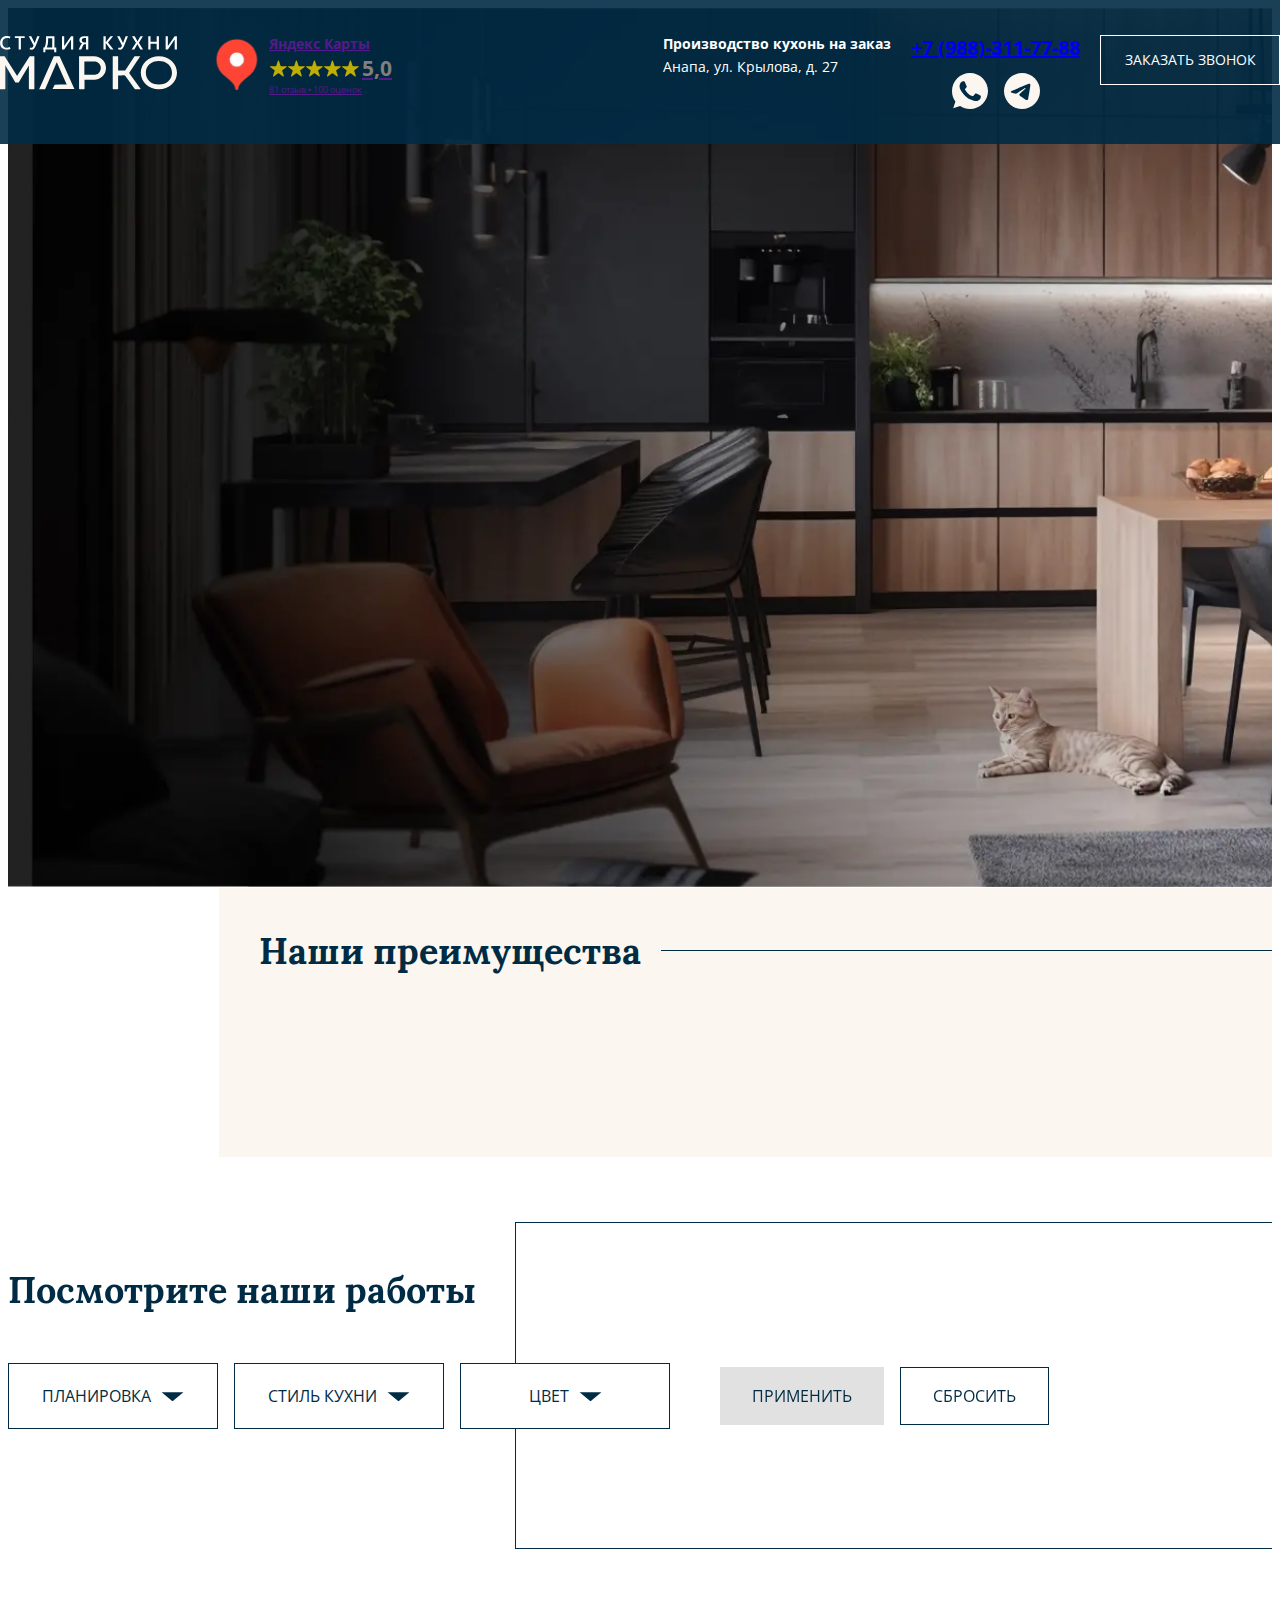
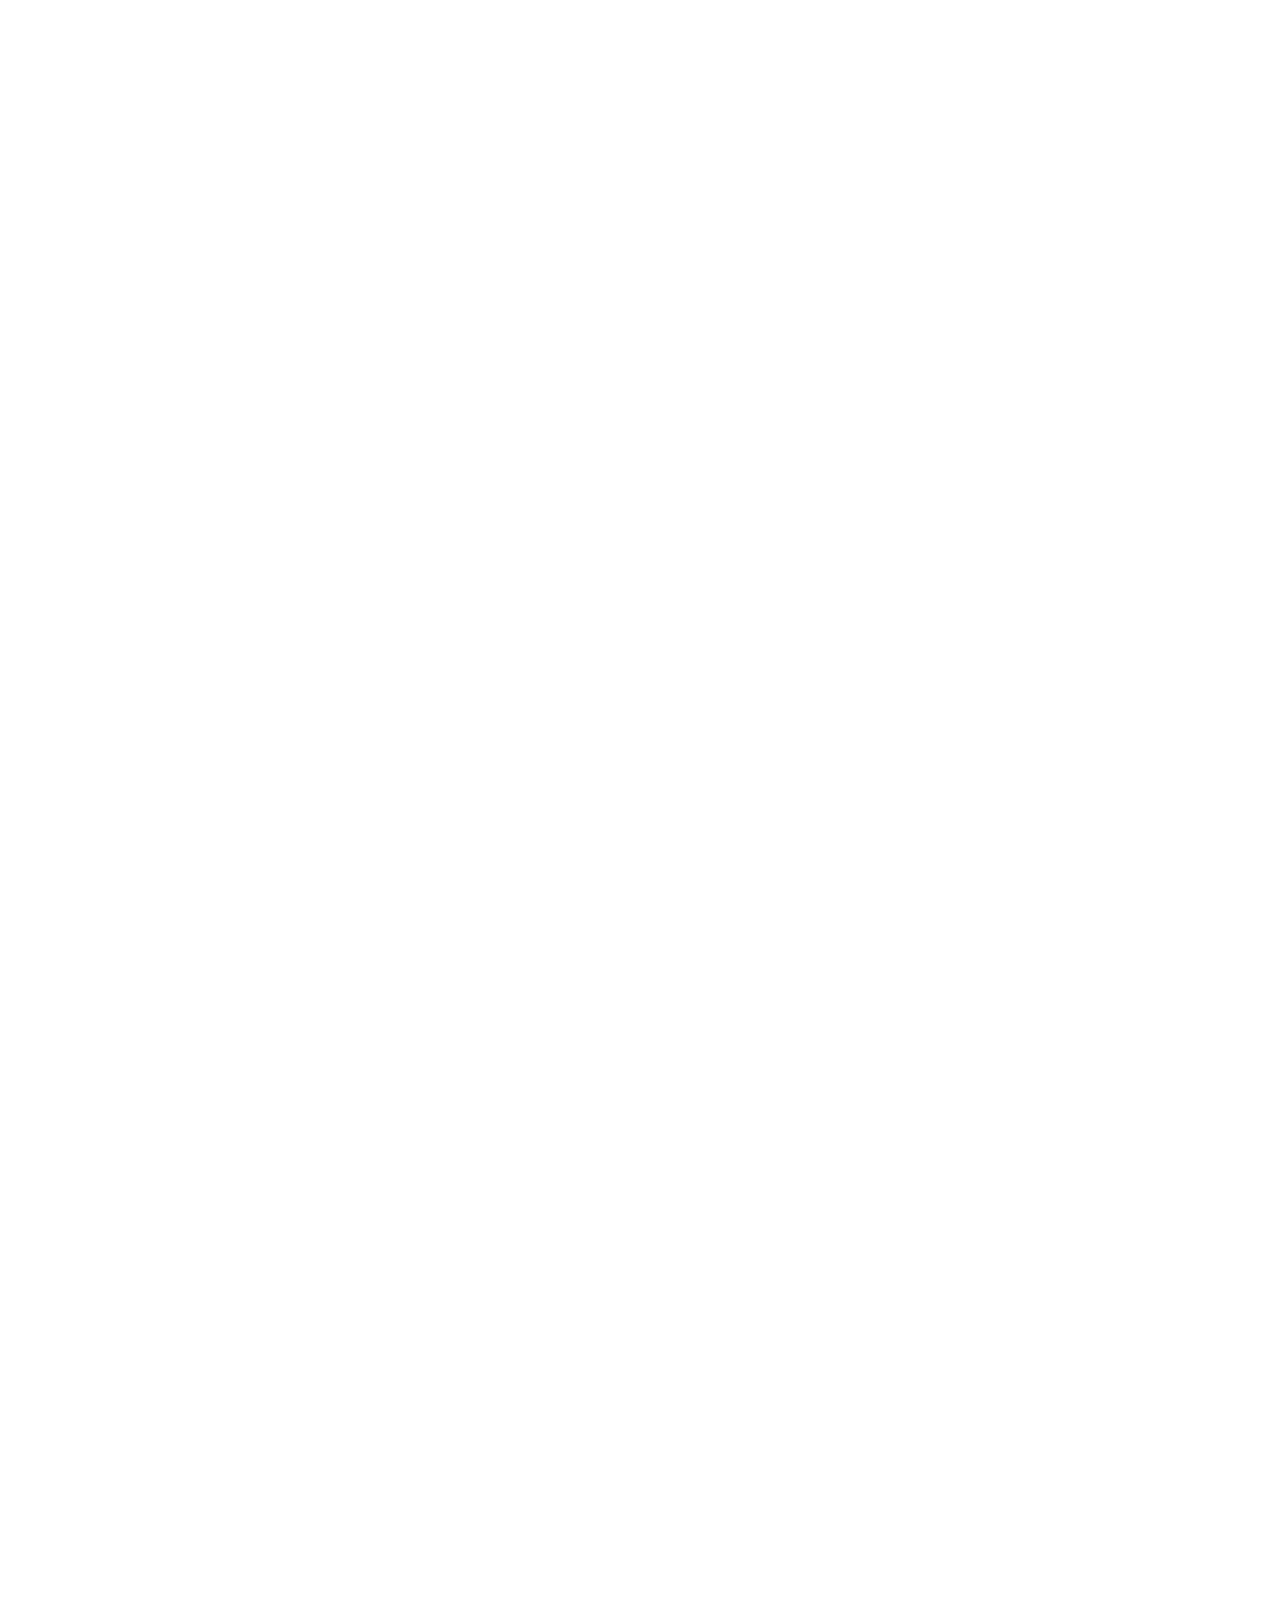
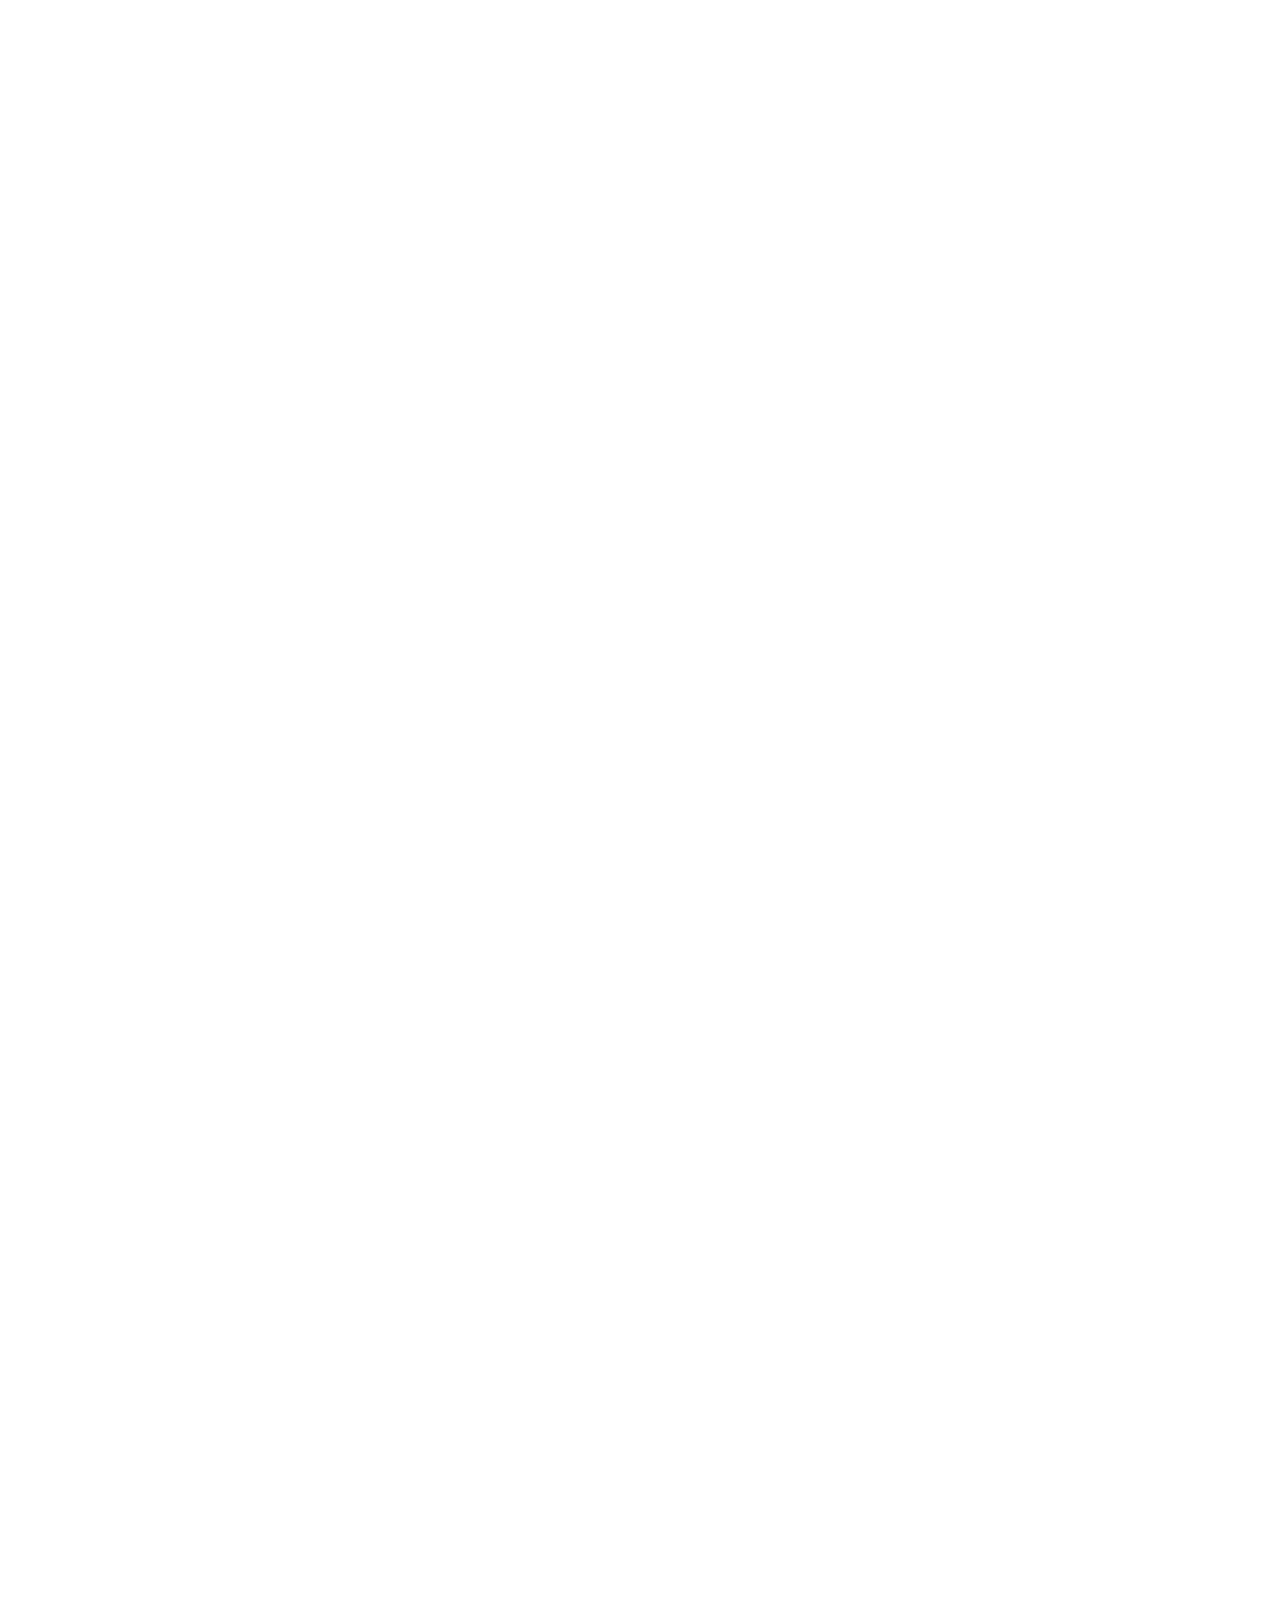
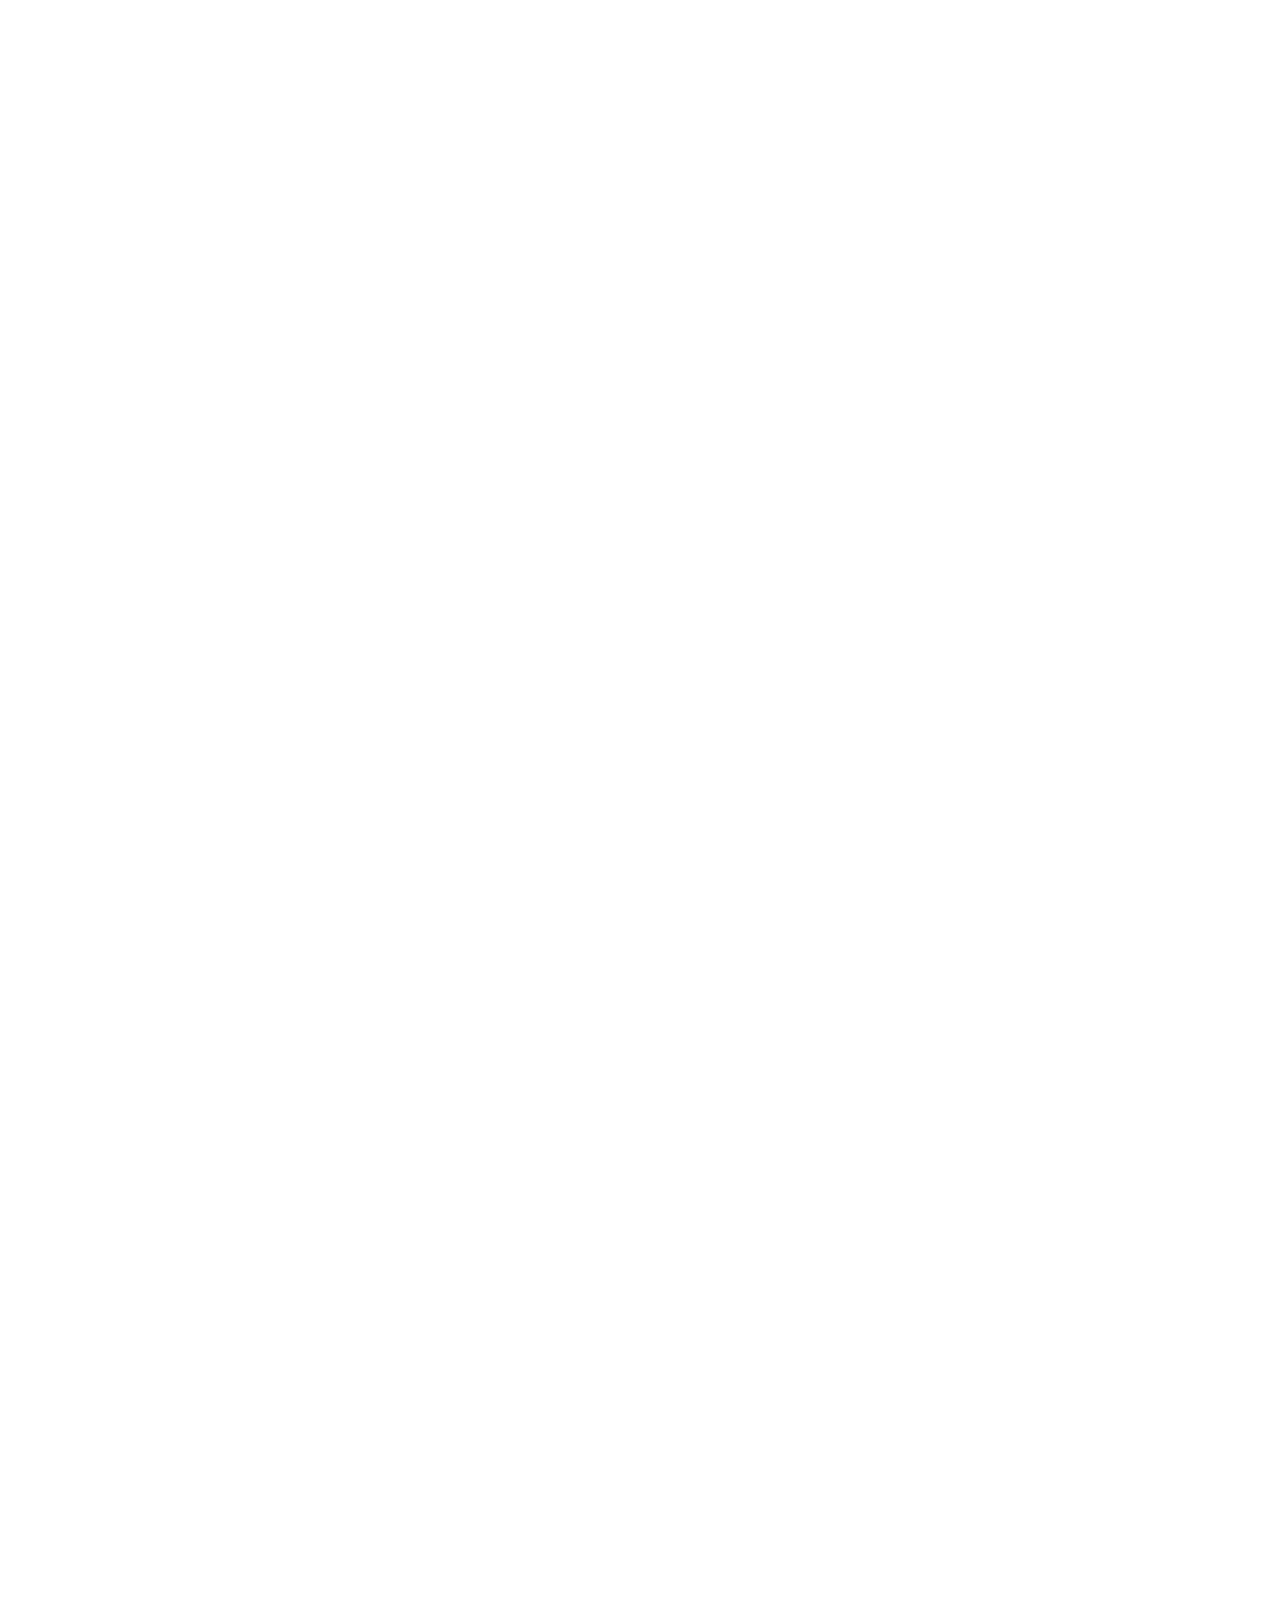
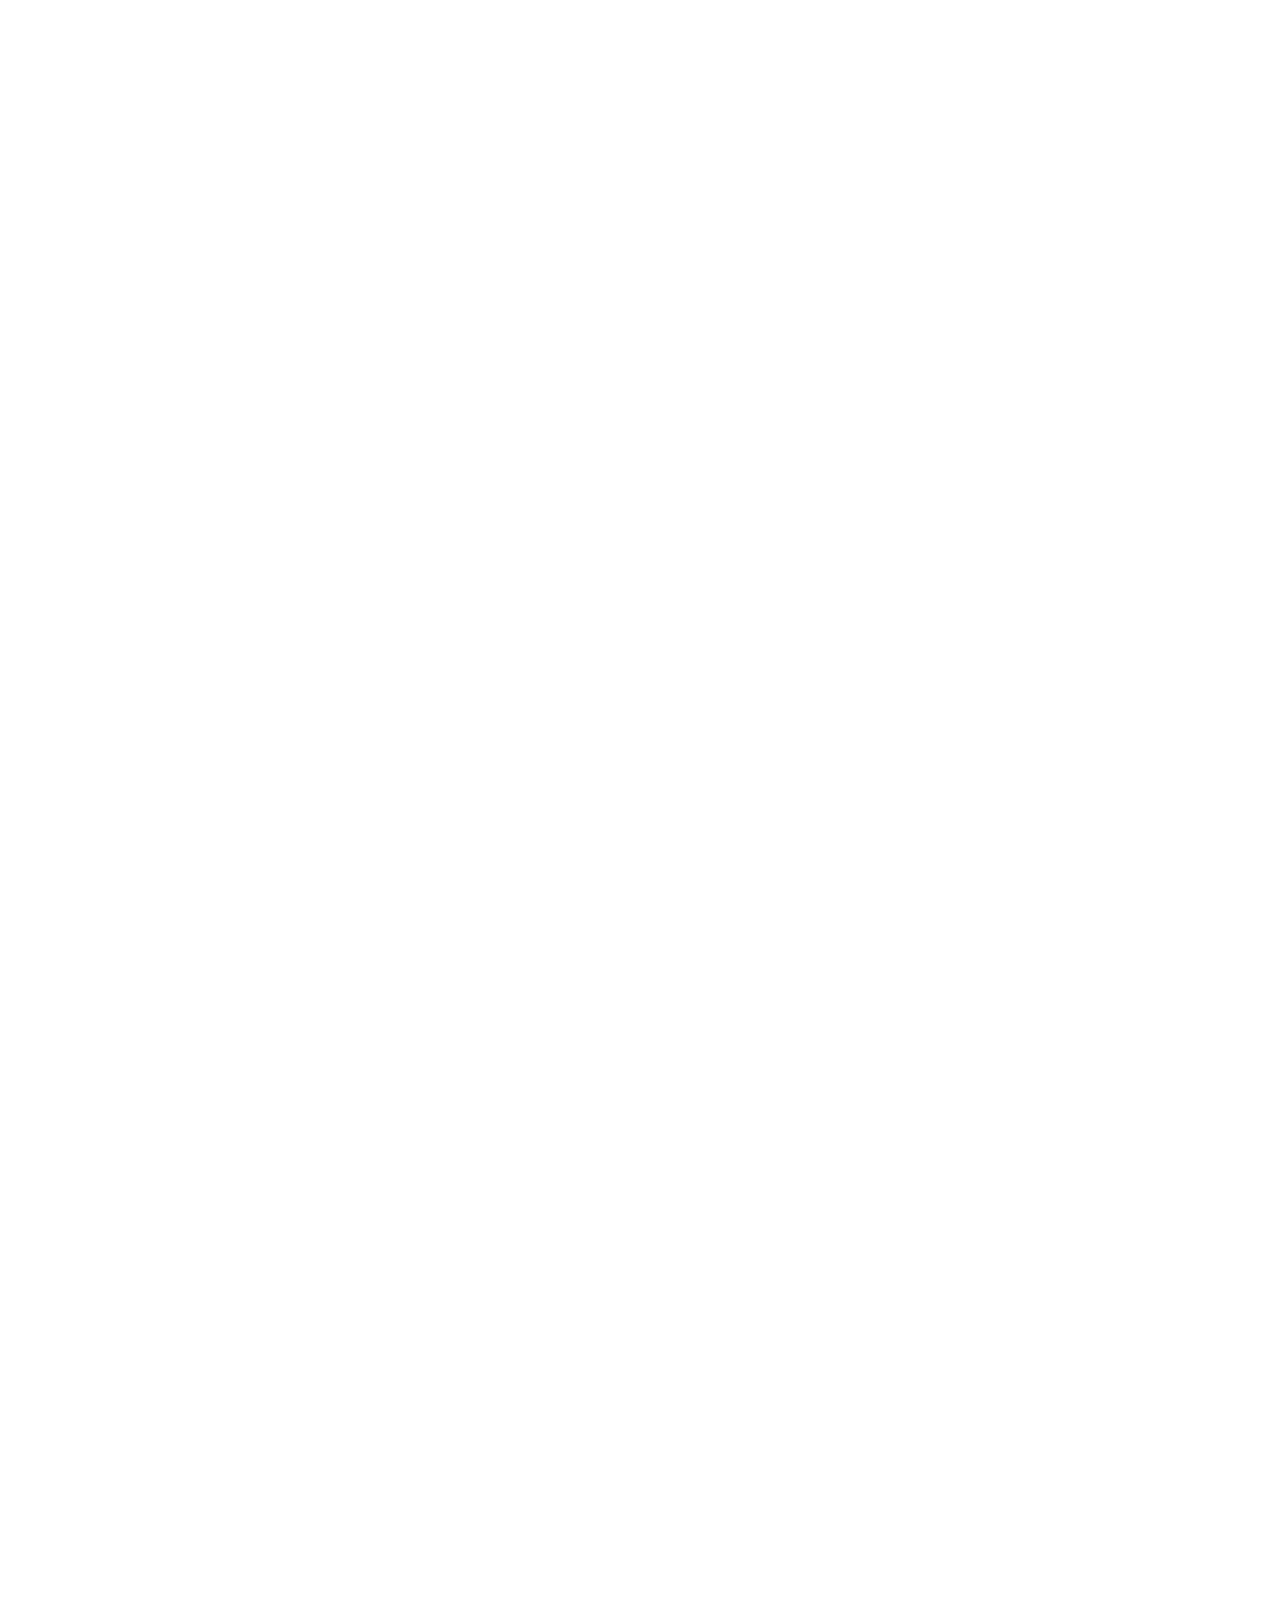
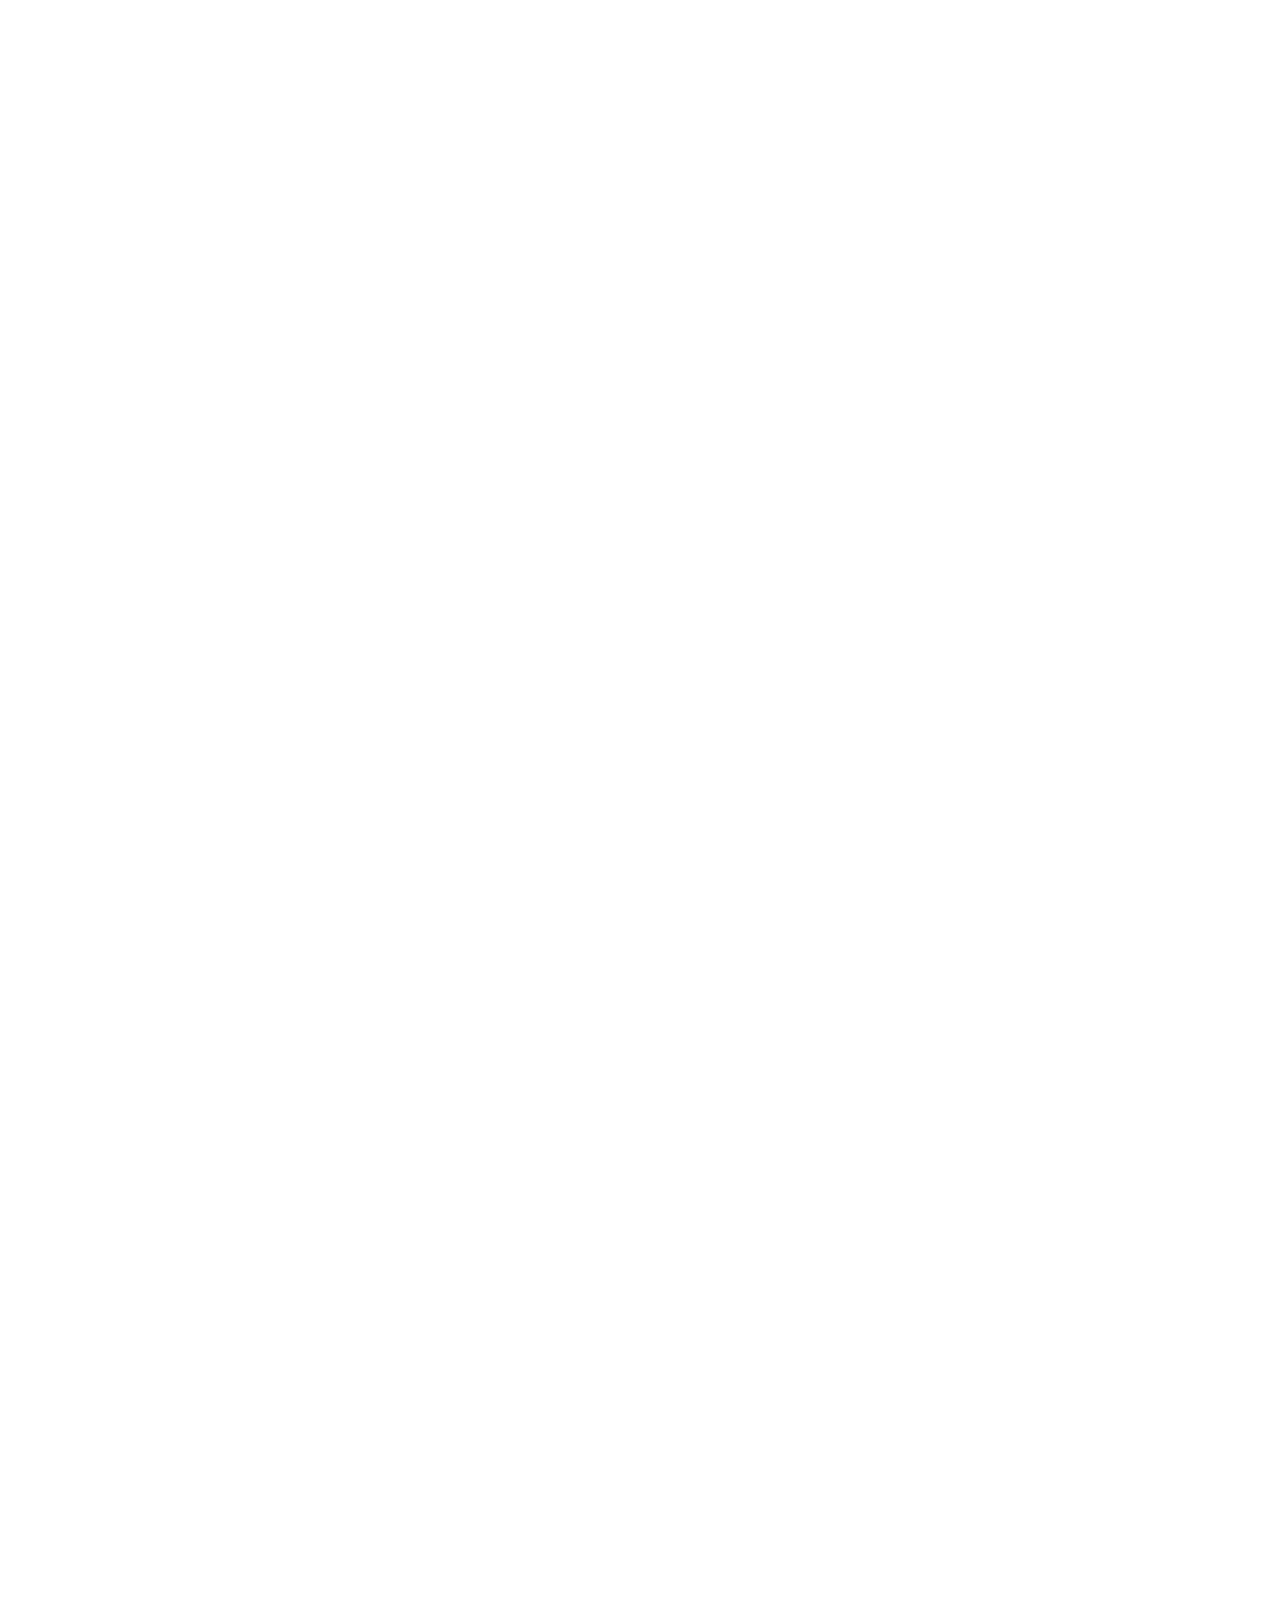
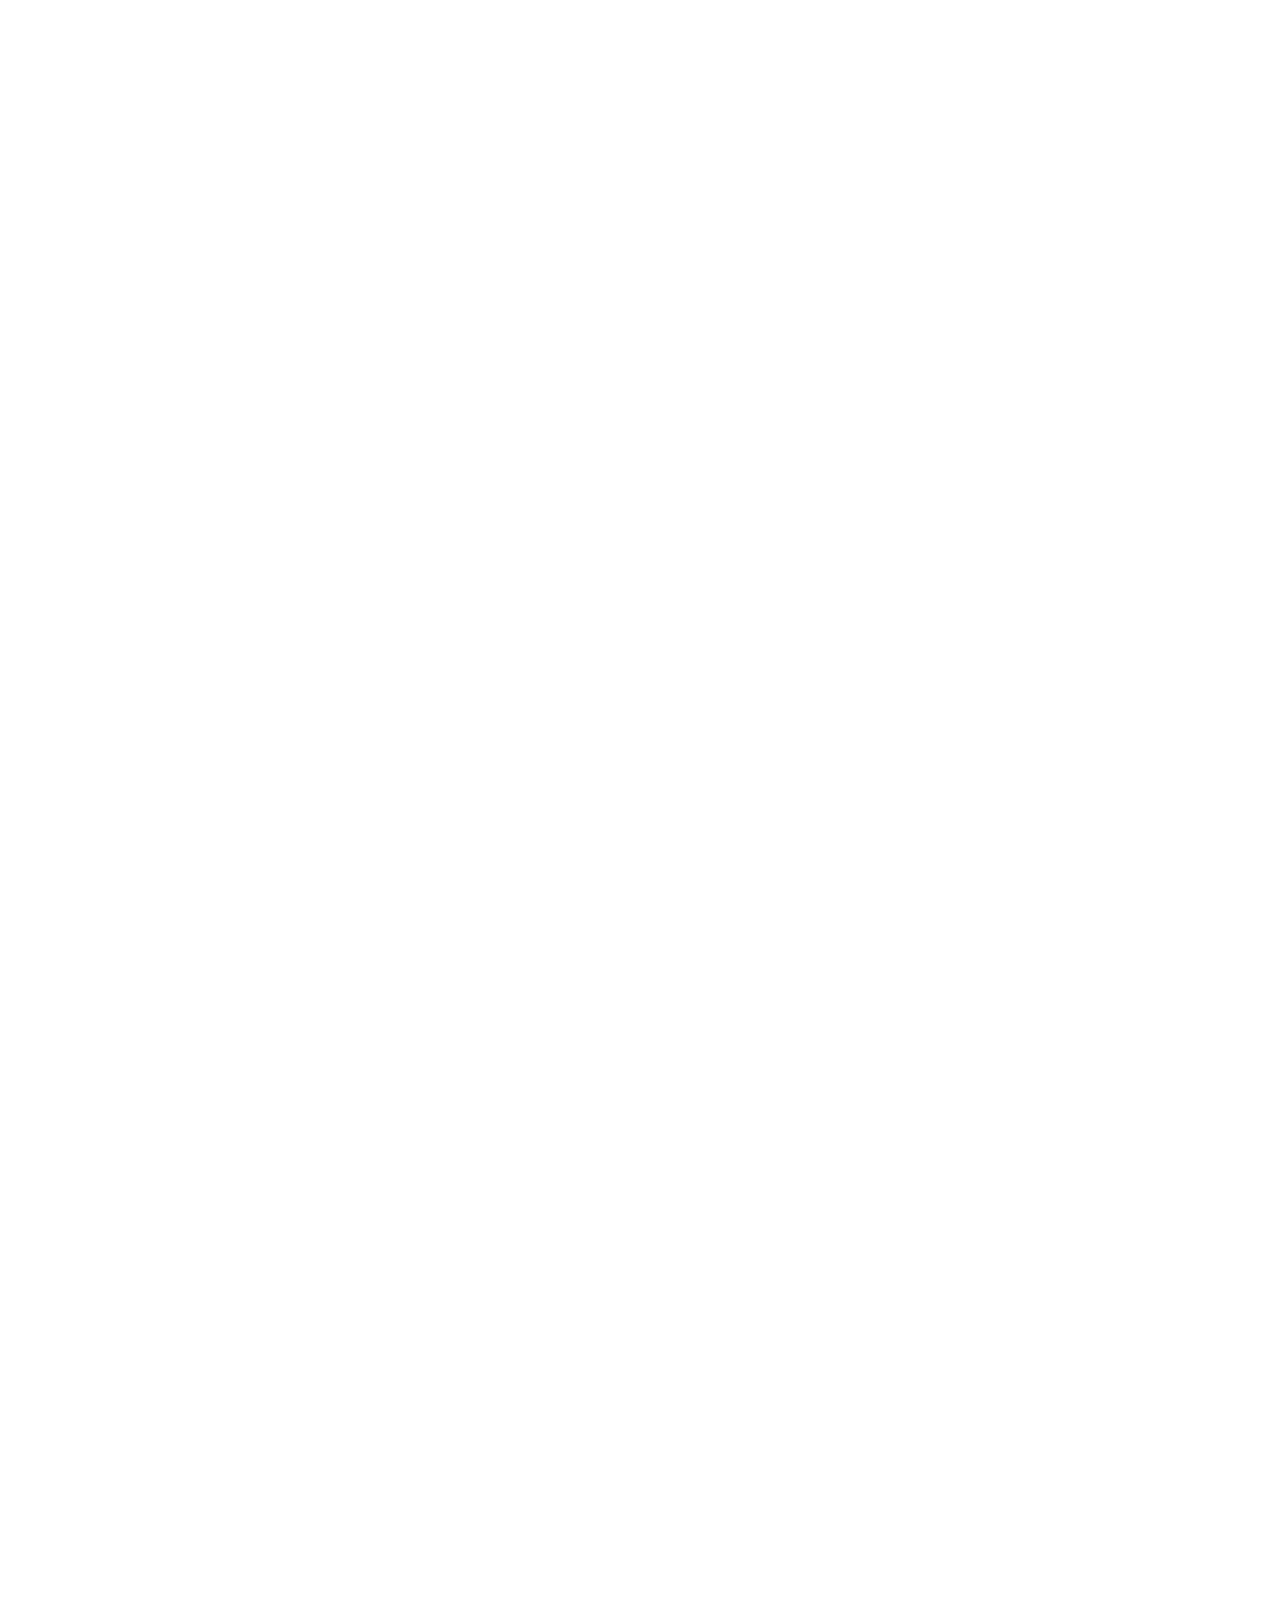
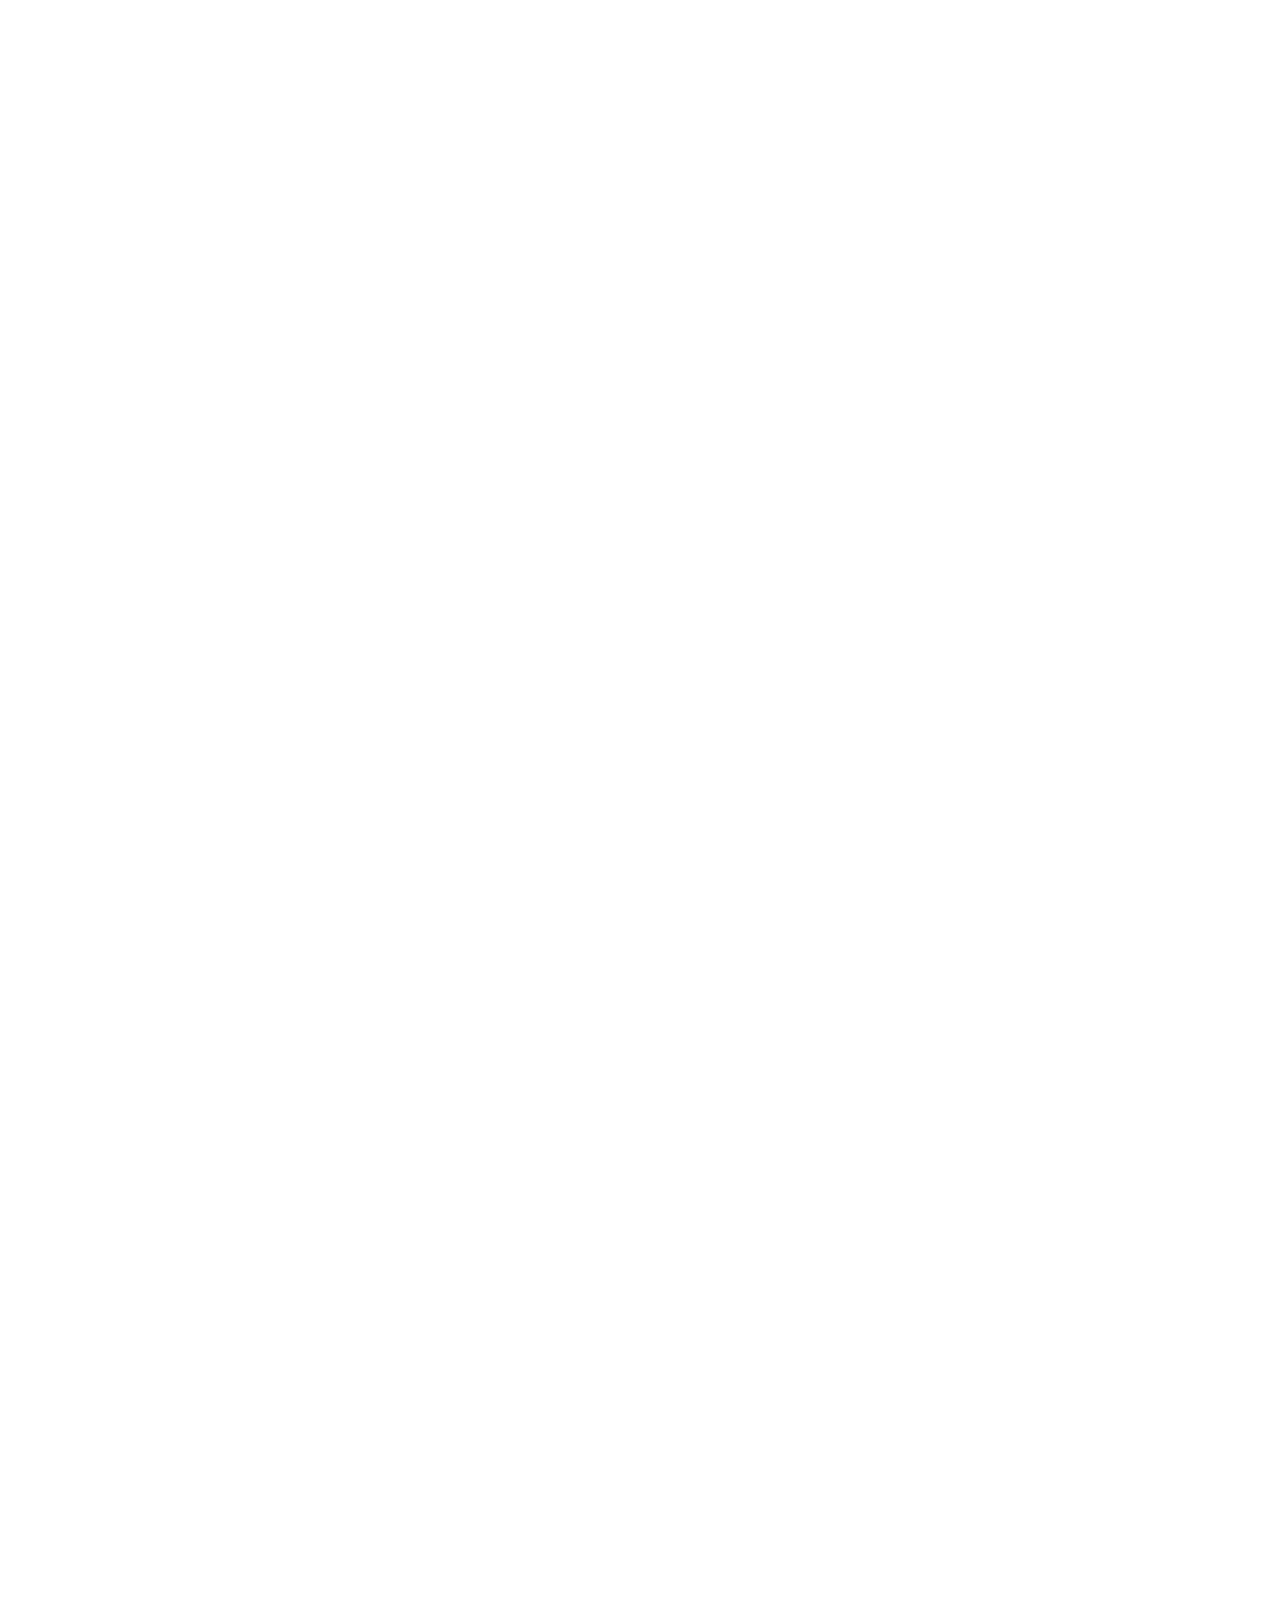
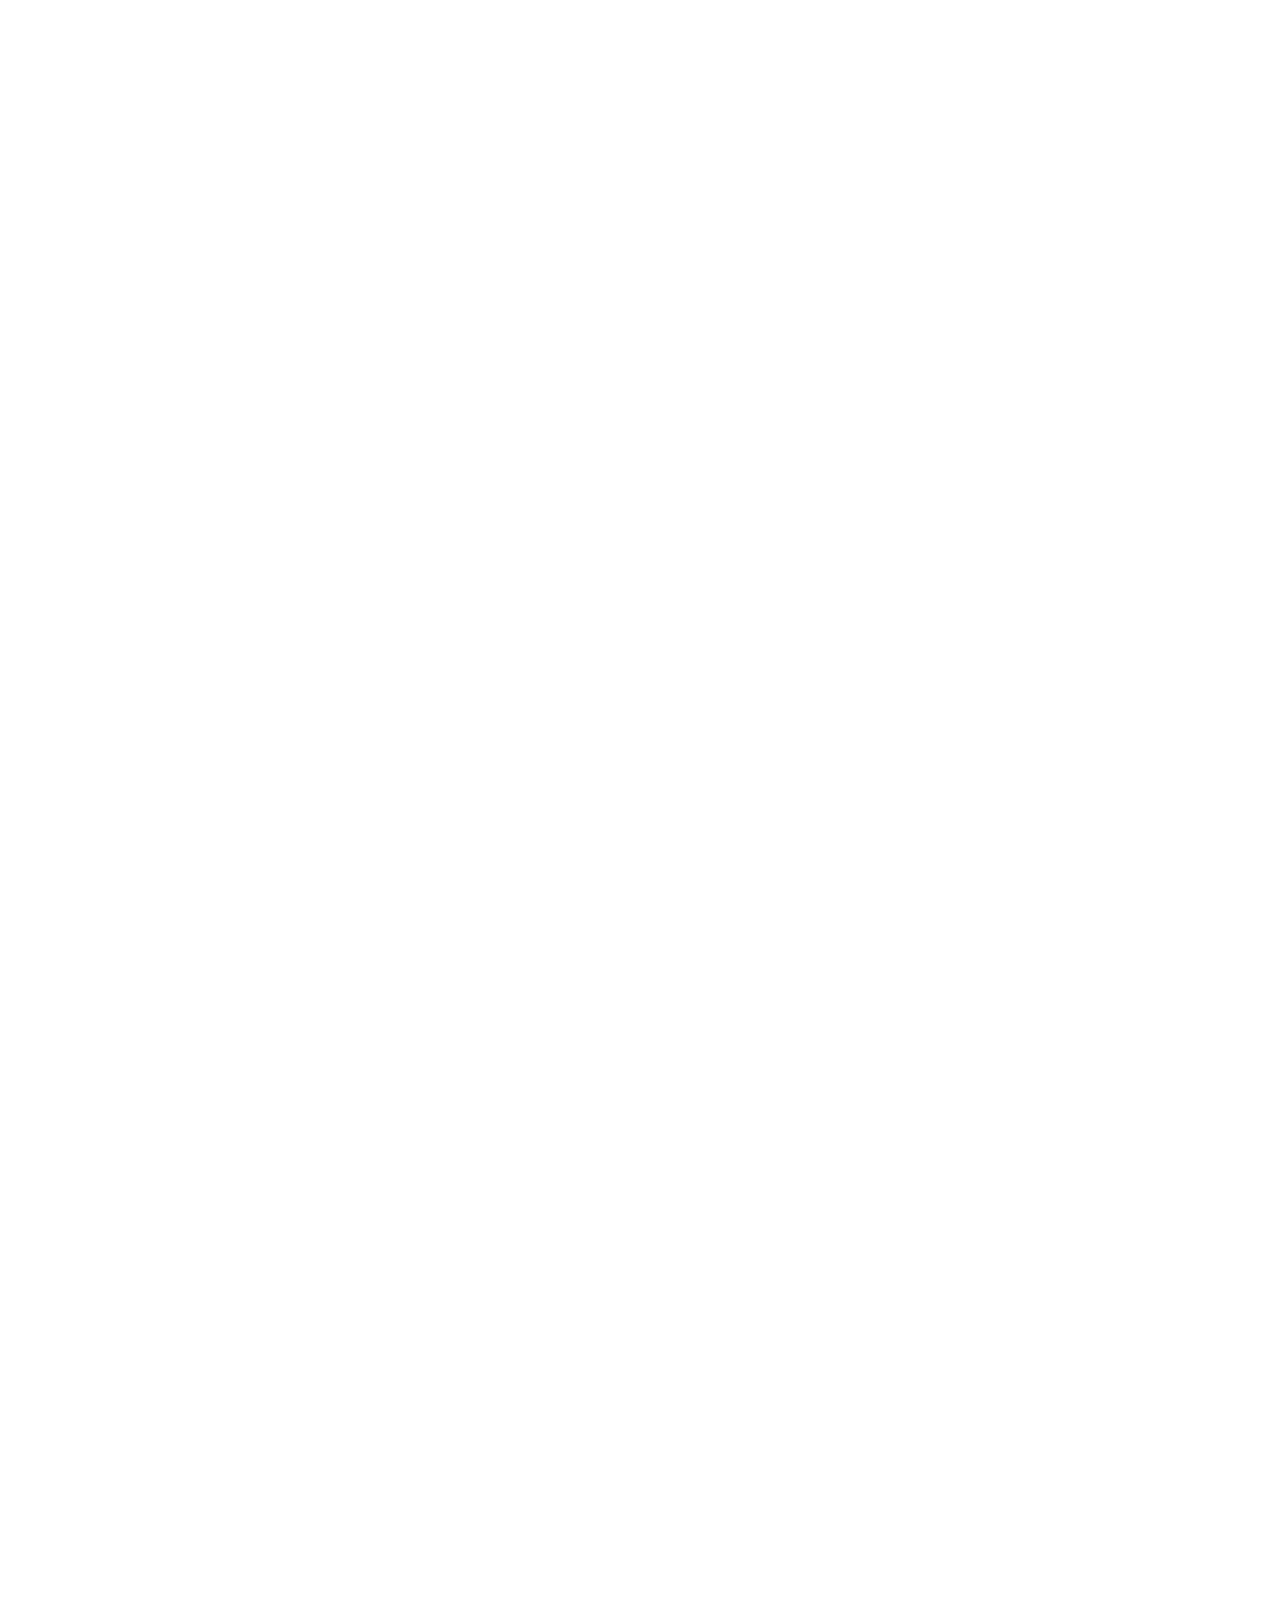
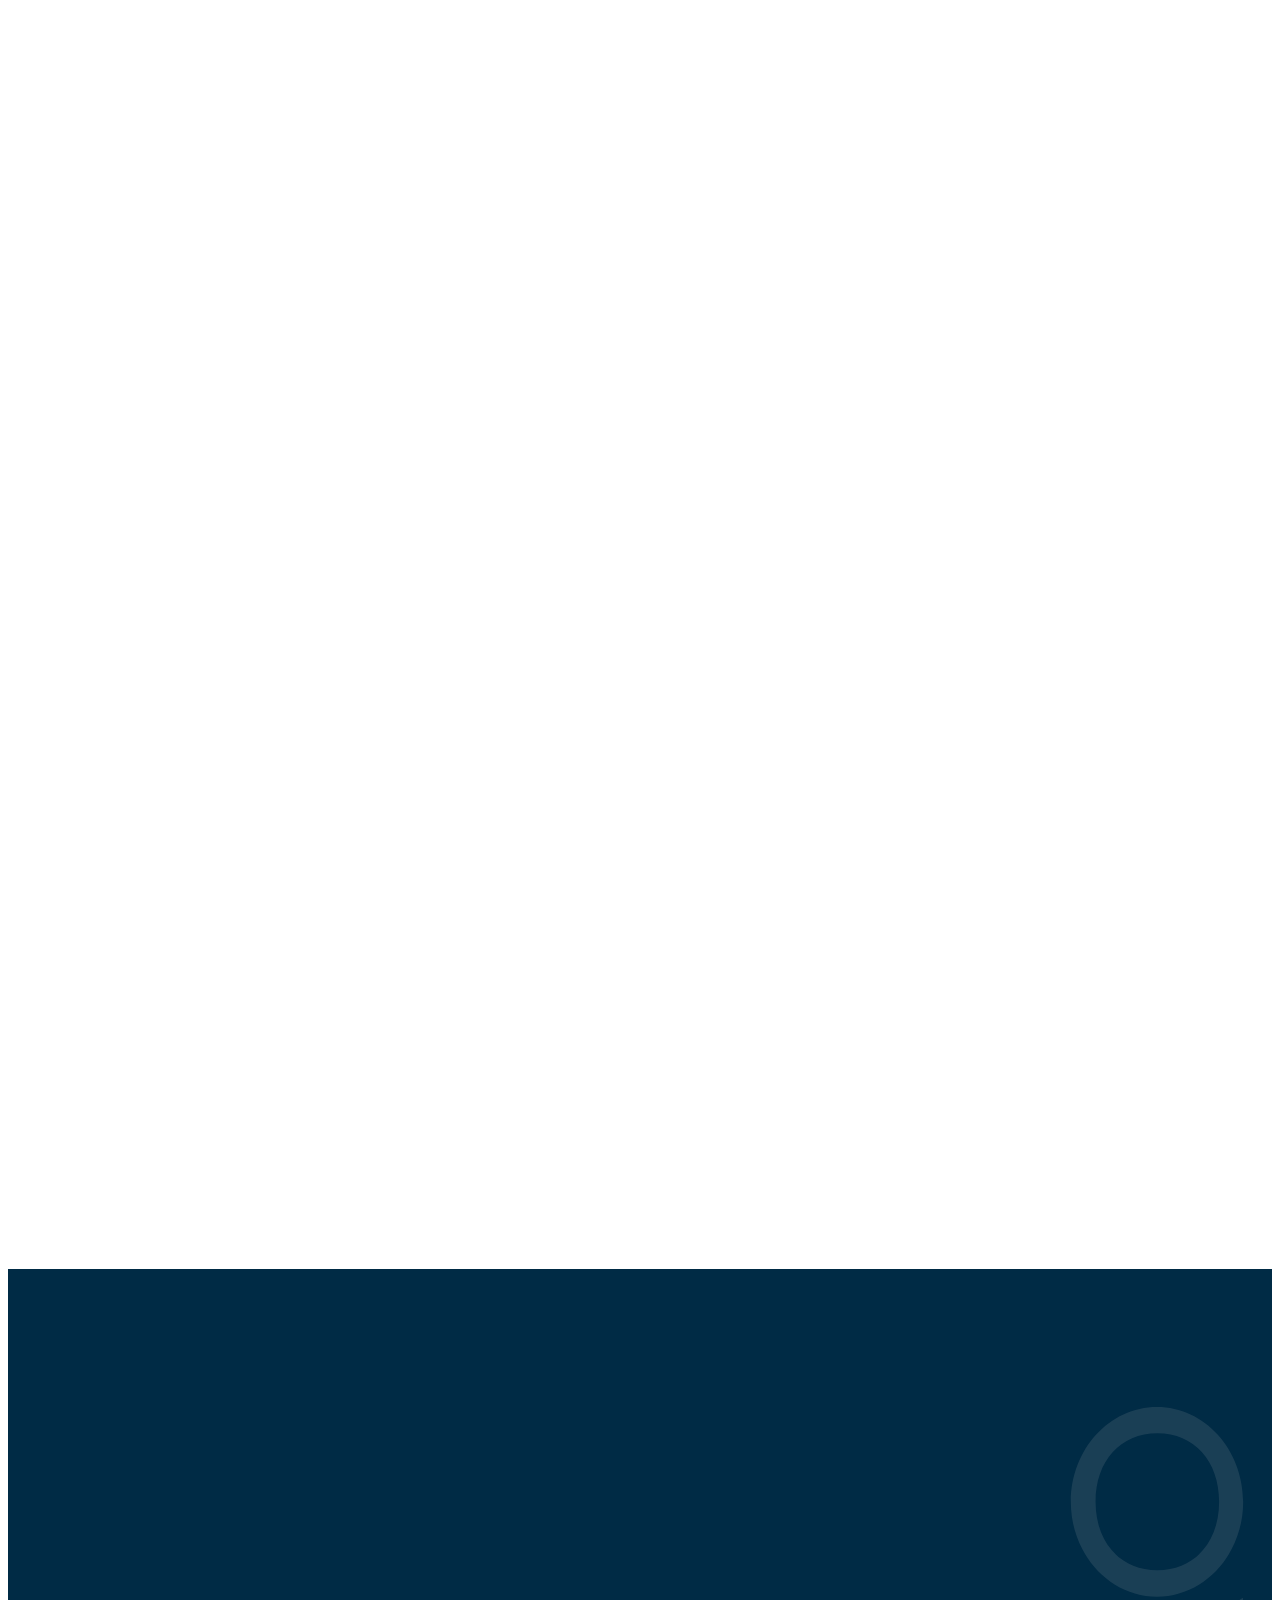
==== commit c888df74: "comment5" ====
--- a/index.html
+++ b/index.html
@@ -25,7 +25,7 @@
                 <a class="header__logo" href="">
                     <img src="img/logo.svg" alt="">
                 </a>
-                <div class="header__yandex">
+                <a href="" class="header__yandex">
                     <div class="header__yandex-icon">
                         <img src="img/yandex-icon.webp" alt="">
                     </div>
@@ -51,12 +51,12 @@
                             </div>
                             <div class="header__rating-text">5,0</div>
                         </div>
-                        <a class="header__yandex-link" href="">
+                        <div class="header__yandex-link">
                             <span>81 отзыв •</span>
                             <span>100 оценок</span>
-                        </a>
+                        </div>
                     </div>
-                </div>
+                </a>
             </div>
             <div class="header__right">
                 <div class="header__location">
@@ -139,23 +139,17 @@
 							<div class="main__advantage right-animation _anim-items anim-no-hide">
 								<div class="main__advantage-text">Огромный выбор <br>   бытовой техники</div>
-								<div class="main__advantage-icon">
-									<img src="img/main-icon.svg" alt="">
-								</div>
+								<div class="main__advantage-icon"></div>
 							</div>
 							<div class="main__advantage left-animation _anim-items anim-no-hide">
 								<div class="main__advantage-text">Изысканный гарнитур <br>   любого размера</div>
-								<div class="main__advantage-icon">
-									<img src="img/main-icon.svg" alt="">
-								</div>
+								<div class="main__advantage-icon"></div>
 							</div>
 							<div class="main__advantage right-animation _anim-items anim-no-hide">
 								<div class="main__advantage-text">Выдающиеся <br>   сорта древесины</div>
-								<div class="main__advantage-icon">
-									<img src="img/main-icon.svg" alt="">
-								</div>
+								<div class="main__advantage-icon"></div>
 							</div>
 						</div>
 					</div>
@@ -1195,8 +1189,7 @@
 							</div>
 							<div class="calculator__desc">
 								<div class="text-animation _anim-items anim-no-hide">
-									<h2>Рассчитайте <br>  -стоимость кухни онлайн</h2>
+									<h2>Рассчитайте <br>стоимость кухни онлайн</h2>
 								</div>
 								<div class="calculator__subtitle text-animation _anim-items anim-no-hide">Ответив всего на 3 вопроса</div>
 								<button class="calculator__btn btn-blue text-animation _anim-items anim-no-hide">
@@ -1237,7 +1230,7 @@
 									</div>
 									<div class="info__form text-animation _anim-items anim-no-hide">
 										<div class="info__form-desc">
-											<div class="info__form-title">Отправьте проект, фото из интернета,  +											<div class="info__form-title">Отправьте проект, фото из интернета, <br>   чертеж и размеры своей кухни </div>
 											<div class="info__form-text">Рассчитаем 3 варианта стоимости за 10 минут</div>
 										</div>
@@ -1294,14 +1287,17 @@
 				<div class="advantages2__top">
 					<div class="container-fluid">
 						<div class="text-animation _anim-items anim-no-hide">
-							<h2>Мы единственные из производителей продумываем наперед ваш комфорт</h2>
+							<h2>
+								Мы единственные из производителей продумываем наперед ваш комфорт
+								<span></span>
+							</h2>
 						</div>
 					</div>
 				</div>
 				<div class="advantages2__body">
 					<div class="advantages2__flex">
 						<div class="advantages2__desc">
-							<div class="advantages2__subtitle text-animation _anim-items anim-no-hide">Длинную и узкую кухню <br> сделали удобной и просторной</div>
+							<div class="advantages2__subtitle text-animation _anim-items anim-no-hide">Длинную и узкую кухню <br>сделали удобной и просторной</div>
 							<div class="advantages2__text text-animation _anim-items anim-no-hide">Предложим решение, <br>   как сделать кухню удобной</div>
 							<div class="advantages2__btns text-animation _anim-items anim-no-hide">
@@ -1310,9 +1306,9 @@
 								</button>
 								<div class="advantages2__video">
 									<a href="" class="advantages2__video-icon">
-										<svg width="19" height="20" viewBox="0 0 19 20" fill="none" xmlns="http://www.w3.org/2000/svg">
-											<path d="M16.7097 8.0925L16.7097 8.09246L5.03159 1.26077C5.0312 1.26055 5.03081 1.26032 5.03041 1.26009C4.66209 1.04771 4.2443 0.936105 3.81912 0.936525C3.39348 0.936945 2.97547 1.04962 2.60728 1.26317C2.23909 1.47672 1.93373 1.7836 1.72201 2.15285C1.51028 2.5221 1.39969 2.94065 1.40139 3.36629L1.40139 3.36828H1.40139V17.0345V17.0365C1.39969 17.4622 1.51028 17.8807 1.72201 18.25M16.7097 8.0925L1.72201 18.25M16.7097 8.0925L16.7156 8.09589C17.0881 8.30697 17.3979 8.61307 17.6134 8.98296C17.829 9.35285 17.9425 9.7733 17.9425 10.2014C17.9425 10.6295 17.829 11.05 17.6134 11.4199C17.3979 11.7897 17.0881 12.0958 16.7156 12.3069L16.7156 12.3069L16.7097 12.3104L5.03159 19.142C5.03121 19.1423 5.03083 19.1425 5.03044 19.1427M16.7097 8.0925L5.03044 19.1427M1.72201 18.25C1.93373 18.6192 2.23909 18.9261 2.60728 19.1396C2.97547 19.3532 3.39348 19.4659 3.81912 19.4663C4.24431 19.4667 4.66211 19.3551 5.03044 19.1427M1.72201 18.25L5.03044 19.1427" fill="white" stroke="white"/>
-										</svg>
+										<i>
+											<?xml version="1.0" ?><svg fill="none" height="24" viewBox="0 0 24 24" width="24" xmlns="http://www.w3.org/2000/svg"><path d="M19 10.2679C20.3333 11.0377 20.3333 12.9623 19 13.7321L10 18.9282C8.66667 19.698 7 18.7358 7 17.1962L7 6.80385C7 5.26425 8.66667 4.302 10 5.0718L19 10.2679Z" stroke="#292929" stroke-linejoin="round" stroke-width="2"/></svg>
+										</i>
 									</a>
 									<div class="advantages2__video-text">
 										<span>Смотрите видео-обзор <br>  @@ -1324,36 +1320,43 @@
 								</div>
 							</div>
 						</div>
-						<div class="advantages2__images">
-							<img class="advantages2__img lazyload" data-src="img/advantages2-img.webp" alt="">
-							<img class="advantages2__img2 lazyload" data-src="img/advantages2-img2.webp" alt="">
-							<img class="advantages2__img3 lazyload" data-src="img/advantages2-img3.webp" alt="">
-						</div>
-					</div>
-				</div>
-				<div class="advantages2__bottom">
-					<div class="container-fluid">
 						<div class="advantages2__slider">
-							<div class="pagingInfo"></div>
-							<div class="advantages2__slider-wrap">
-								<a href="" class="advantages2-card" data-fancybox="gallery2">
-									<img class="lazyload" data-src="img/advantages2-img4.webp" alt="">
-								</a>
-								<a href="" class="advantages2-card" data-fancybox="gallery2">
-									<img class="lazyload" data-src="img/advantages2-img4.webp" alt="">
-								</a>
-								<a href="" class="advantages2-card" data-fancybox="gallery2">
-									<img class="lazyload" data-src="img/advantages2-img4.webp" alt="">
-								</a>
-								<a href="" class="advantages2-card" data-fancybox="gallery2">
-									<img class="lazyload" data-src="img/advantages2-img4.webp" alt="">
-								</a>
-								<a href="" class="advantages2-card" data-fancybox="gallery2">
-									<img class="lazyload" data-src="img/advantages2-img4.webp" alt="">
-								</a>
-								<a href="" class="advantages2-card" data-fancybox="gallery2">
-									<img class="lazyload" data-src="img/advantages2-img4.webp" alt="">
-								</a>
+							<div class="advantages2__slider-big">
+								<div class="advantages2__img">
+									<img class="lazyload" data-src="img/advantages2-img.webp" alt="">
+								</div>
+								<div class="advantages2__img">
+									<img class="lazyload" data-src="img/advantages2-img.webp" alt="">
+								</div>
+								<div class="advantages2__img">
+									<img class="lazyload" data-src="img/advantages2-img.webp" alt="">
+								</div>
+								<div class="advantages2__img">
+									<img class="lazyload" data-src="img/advantages2-img.webp" alt="">
+								</div>
+								<div class="advantages2__img">
+									<img class="lazyload" data-src="img/advantages2-img.webp" alt="">
+								</div>
+							</div>
+							<div class="advantages2__slider-small">
+								<div class="pagingInfo"></div>
+								<div class="advantages2__small-wrap">
+									<div class="advantages2__img">
+										<img class="lazyload" data-src="img/advantages2-img4.webp" alt="">
+									</div>
+									<div class="advantages2__img">
+										<img class="lazyload" data-src="img/advantages2-img4.webp" alt="">
+									</div>
+									<div class="advantages2__img">
+										<img class="lazyload" data-src="img/advantages2-img4.webp" alt="">
+									</div>
+									<div class="advantages2__img">
+										<img class="lazyload" data-src="img/advantages2-img4.webp" alt="">
+									</div>
+									<div class="advantages2__img">
+										<img class="lazyload" data-src="img/advantages2-img4.webp" alt="">
+									</div>
+								</div>
 							</div>
 						</div>
 					</div>
@@ -1369,78 +1372,85 @@
 								<span></span>
 							</h2>
 						</div>
-						<div class="stages__items">
-							<div class="stages__item text-animation _anim-items anim-no-hide">
-								<div class="stages__item-icon">
-									<img src="img/stages-icon.svg" alt="">
-								</div>
-								<div class="stages__item-desc">
-									<div class="stages__item-title">Разработаем  +						<div class="stages__flex">
+							<div class="stages__desc">
+								<div class="stages__items">
+									<div class="stages__item text-animation _anim-items anim-no-hide">
+										<div class="stages__item-icon">
+											<img src="img/stages-icon.svg" alt="">
+										</div>
+										<div class="stages__item-desc">
+											<div class="stages__item-title">Разработаем   дизайн-проект кухни</div>
-									<div class="stages__item-text">Понятно, какая кухня будет  +											<div class="stages__item-text">Понятно, какая кухня будет   в итоге.</div>
-								</div>
-							</div>
-							<div class="stages__item text-animation _anim-items anim-no-hide">
-								<div class="stages__item-icon">
-									<img src="img/stages-icon2.svg" alt="">
-								</div>
-								<div class="stages__item-desc">
-									<div class="stages__item-title">Подберем  +										</div>
+									</div>
+									<div class="stages__item text-animation _anim-items anim-no-hide">
+										<div class="stages__item-icon">
+											<img src="img/stages-icon2.svg" alt="">
+										</div>
+										<div class="stages__item-desc">
+											<div class="stages__item-title">Подберем   встроенную технику</div>
-									<div class="stages__item-text">3000+ видов техники дешевле, чем в магазинах и на маркетплейсах.</div>
-								</div>
-							</div>
-							<div class="stages__item text-animation _anim-items anim-no-hide">
-								<div class="stages__item-icon">
-									<img src="img/stages-icon3.svg" alt="">
-								</div>
-								<div class="stages__item-desc">
-									<div class="stages__item-title">Подготовим помещение для установки кухни </div>
-									<div class="stages__item-text">Перенесем розетки, канализационные трубы и др.</div>
-								</div>
-							</div>
-							<div class="stages__item text-animation _anim-items anim-no-hide">
-								<div class="stages__item-icon">
-									<img src="img/stages-icon4.svg" alt="">
-								</div>
-								<div class="stages__item-desc">
-									<div class="stages__item-title">Изготовим  +											<div class="stages__item-text">3000+ видов техники дешевле, чем в магазинах и на маркетплейсах.</div>
+										</div>
+									</div>
+									<div class="stages__item text-animation _anim-items anim-no-hide">
+										<div class="stages__item-icon">
+											<img src="img/stages-icon3.svg" alt="">
+										</div>
+										<div class="stages__item-desc">
+											<div class="stages__item-title">Подготовим помещение для установки кухни </div>
+											<div class="stages__item-text">Перенесем розетки, канализационные трубы и др.</div>
+										</div>
+									</div>
+									<div class="stages__item text-animation _anim-items anim-no-hide">
+										<div class="stages__item-icon">
+											<img src="img/stages-icon4.svg" alt="">
+										</div>
+										<div class="stages__item-desc">
+											<div class="stages__item-title">Изготовим   кухню точно в срок</div>
-									<div class="stages__item-text">Производство -  +											<div class="stages__item-text">Производство -   30 рабочих дней.</div>
-								</div>
-							</div>
-							<div class="stages__item text-animation _anim-items anim-no-hide">
-								<div class="stages__item-icon">
-									<img src="img/stages-icon5.svg" alt="">
-								</div>
-								<div class="stages__item-desc">
-									<div class="stages__item-title">Установим кухню, подключим технику</div>
-									<div class="stages__item-text">Монтаж за 2 дня.</div>
-								</div>
-							</div>
-							<div class="stages__item text-animation _anim-items anim-no-hide">
-								<div class="stages__item-icon">
-									<img src="img/stages-icon6.svg" alt="">
-								</div>
-								<div class="stages__item-desc">
-									<div class="stages__item-title">Клининг</div>
-									<div class="stages__item-text">Уберем за собой  +										</div>
+									</div>
+									<div class="stages__item text-animation _anim-items anim-no-hide">
+										<div class="stages__item-icon">
+											<img src="img/stages-icon5.svg" alt="">
+										</div>
+										<div class="stages__item-desc">
+											<div class="stages__item-title">Установим кухню, подключим технику</div>
+											<div class="stages__item-text">Монтаж за 2 дня.</div>
+										</div>
+									</div>
+									<div class="stages__item text-animation _anim-items anim-no-hide">
+										<div class="stages__item-icon">
+											<img src="img/stages-icon6.svg" alt="">
+										</div>
+										<div class="stages__item-desc">
+											<div class="stages__item-title">Клининг</div>
+											<div class="stages__item-text">Уберем за собой   мусор и пыль.</div>
-								</div>
-							</div>
-						</div>
-						<div class="stages__bottom">
-							<div class="stages__info text-animation _anim-items anim-no-hide">
-								<span>Каталог встраиваемой техники</span>
-								<i>
-									<img src="img/stages-arrow.svg" alt="">
-								</i>
-							</div>
-							<a class="stages__btn mbtn btn-blue text-animation _anim-items anim-no-hide" href="">
-								<span>СМОТРЕТЬ каталог</span>
-							</a>
+										</div>
+									</div>
+								</div>
+								<div class="stages__bottom">
+									<div class="stages__info text-animation _anim-items anim-no-hide">
+										<span>Каталог встраиваемой техники</span>
+										<i>
+											<img src="img/stages-arrow.svg" alt="">
+										</i>
+									</div>
+									<a class="stages__btn mbtn btn-blue text-animation _anim-items anim-no-hide" href="">
+										<span>СМОТРЕТЬ каталог</span>
+									</a>
+								</div>
+							</div>
+							<div class="stages__img">
+								<img src="img/stages-img.webp" alt="">
+							</div>
 						</div>
 					</div>
 				</div>
@@ -1455,36 +1465,36 @@
 							</h2>
 						</div>
 						<div class="stocks__cards">
-							<a href="" class="stock-card opacity-animation _anim-items anim-no-hide">
+							<div class="stock-card opacity-animation _anim-items anim-no-hide">
 								<div class="stock-card__img">
 									<img class="lazyload" data-src="img/stocks-img.webp" alt="">
 								</div>
 								<div class="stock-card__title">Встроенная вытяжка в подарок</div>
-							</a>
-							<a href="" class="stock-card opacity-animation _anim-items anim-no-hide">
+							</div>
+							<div class="stock-card opacity-animation _anim-items anim-no-hide">
 								<div class="stock-card__img">
 									<img class="lazyload" data-src="img/stocks-img2.webp" alt="">
 								</div>
-								<div class="stock-card__title">15% скидка на <br> встроенную технику</div>
-							</a>
-							<a href="" class="stock-card opacity-animation _anim-items anim-no-hide">
+								<div class="stock-card__title">15% скидка на <br> встроенную <br> технику</div>
+							</div>
+							<div class="stock-card opacity-animation _anim-items anim-no-hide">
 								<div class="stock-card__img">
 									<img class="lazyload" data-src="img/stocks-img3.webp" alt="">
 								</div>
 								<div class="stock-card__title">Станция Алиса в подарок</div>
-							</a>
-							<a href="" class="stock-card opacity-animation _anim-items anim-no-hide">
+							</div>
+							<div class="stock-card opacity-animation _anim-items anim-no-hide">
 								<div class="stock-card__img">
 									<img class="lazyload" data-src="img/stocks-img4.webp" alt="">
 								</div>
 								<div class="stock-card__title">LED подсветка в подарок</div>
-							</a>
-							<a href="" class="stock-card opacity-animation _anim-items anim-no-hide">
+							</div>
+							<div class="stock-card opacity-animation _anim-items anim-no-hide">
 								<div class="stock-card__img">
 									<img class="lazyload" data-src="img/stocks-img5.webp" alt="">
 								</div>
 								<div class="stock-card__title">Каменная мойка в подарок</div>
-							</a>
+							</div>
 							<div class="stock-card text-animation _anim-items anim-no-hide">
 								<div class="stock-card__info">*Условия акции уточняйте у менеджера.</div>
 								<div class="stock-card__form">
@@ -1524,7 +1534,7 @@
 					</div>
 				</div>
 				<div class="stocks__text-icon">
-					<img src="img/text-icon.svg" alt="">
+					<img src="img/text-icon2.svg" alt="">
 				</div>
 			</section>
 			<section class="videos">
@@ -1790,7 +1800,7 @@
                 <a class="footer__logo" href="">
                     <img src="img/logo.svg" alt="">
                 </a>
-                <div class="footer__yandex">
+                <a href="" class="footer__yandex">
                     <div class="footer__yandex-icon">
                         <img src="img/yandex-icon.webp" alt="">
                     </div>
@@ -1816,12 +1826,12 @@
                             </div>
                             <div class="footer__rating-text">5,0</div>
                         </div>
-                        <a class="footer__yandex-link" href="">
+                        <div class="footer__yandex-link">
                             <span>81 отзыв •</span>
                             <span>100 оценок</span>
-                        </a>
+                        </div>
                     </div>
-                </div>
+                </a>
             </div>
             <div class="footer__right">
                 <div class="footer__location">
@@ -1833,52 +1843,31 @@
                     <div class="footer__socials-wrap">
                         <a class="footer__social" href="">
                             <svg width="36" height="36" viewBox="0 0 36 36" fill="none" xmlns="http://www.w3.org/2000/svg">
-                                <g clip-path="url(#clip0_187_2304)">
-                                    <path d="M18 36C27.9411 36 36 27.9411 36 18C36 8.05887 27.9411 0 18 0C8.05887 0 0 8.05887 0 18C0 27.9411 8.05887 36 18 36Z" fill="#FBF6EF"/>
-                                    <path d="M28.3754 25.0443C27.8517 25.118 25.2908 25.0443 25.1579 25.0443C24.4959 25.0528 23.8572 24.8 23.3804 24.3407C22.8404 23.8212 22.3577 23.2484 21.8299 22.7043C21.6738 22.5392 21.5049 22.3866 21.3247 22.2482C20.9033 21.923 20.4861 21.9966 20.2877 22.4937C20.1326 23.0308 20.0245 23.5803 19.9645 24.1362C19.9297 24.6393 19.6106 24.9543 19.0461 24.9891C18.6963 25.0075 18.3465 25.0137 18.0008 25.0055C16.741 24.9974 15.5011 24.6911 14.3824 24.1116C13.1721 23.4372 12.1175 22.515 11.2877 21.4055C9.92334 19.6627 8.83311 17.7482 7.85947 15.7743C7.80834 15.6762 6.81015 13.553 6.78561 13.4527C6.69561 13.1173 6.78561 12.7962 7.06174 12.6857C7.23765 12.6182 10.5267 12.6857 10.582 12.6857C10.8265 12.6836 11.0653 12.7593 11.2639 12.902C11.4625 13.0447 11.6105 13.2469 11.6865 13.4793C12.2945 15.0362 13.127 16.4957 14.1574 17.8116C14.3016 17.9876 14.4704 18.1419 14.6586 18.2698C14.9265 18.4518 15.1802 18.3884 15.2906 18.0796C15.4215 17.651 15.4985 17.2078 15.5197 16.7602C15.5381 15.8725 15.5197 15.2875 15.4706 14.4018C15.4379 13.8332 15.2374 13.3341 14.3988 13.1746C14.1411 13.1296 14.1186 12.9168 14.2842 12.7041C14.6299 12.2623 15.1024 12.1927 15.6322 12.1662C16.4217 12.1212 17.2113 12.1518 18.0008 12.1662H18.1727C18.5163 12.1649 18.8591 12.1999 19.1954 12.2705C19.3942 12.3107 19.5747 12.414 19.7099 12.5652C19.8452 12.7163 19.928 12.9071 19.9461 13.1091C19.9865 13.3331 20.0036 13.5607 19.9972 13.7882C19.9767 14.7577 19.9297 15.7252 19.9195 16.6948C19.9101 17.0787 19.9451 17.4624 20.0238 17.8382C20.1363 18.3537 20.4902 18.4825 20.842 18.1102C21.2975 17.629 21.7154 17.1134 22.0917 16.568C22.7573 15.574 23.3064 14.5067 23.7281 13.3873C23.9572 12.8125 24.1372 12.6857 24.7508 12.6857H28.2404C28.4479 12.6821 28.6547 12.7096 28.854 12.7675C28.9246 12.7861 28.9905 12.819 29.0477 12.8642C29.105 12.9094 29.1523 12.9659 29.1866 13.0302C29.221 13.0946 29.2417 13.1653 29.2475 13.238C29.2533 13.3107 29.244 13.3838 29.2202 13.4527C29.0483 14.2177 28.6352 14.8702 28.1974 15.4982C27.4877 16.5046 26.739 17.4843 26.0129 18.4743C25.921 18.6056 25.837 18.7422 25.7613 18.8834C25.4872 19.3764 25.5077 19.6525 25.9045 20.0637C26.5386 20.7141 27.2156 21.3257 27.8272 21.9966C28.2762 22.4843 28.6815 23.0107 29.0381 23.5696C29.4861 24.263 29.2099 24.9257 28.3754 25.0443Z" fill="#002B45"/>
-                                </g>
-                                <defs>
-                                    <clipPath id="clip0_187_2304">
-                                        <rect width="36" height="36" fill="white"/>
-                                    </clipPath>
-                                </defs>
+                                <path d="M18 36C27.9411 36 36 27.9411 36 18C36 8.05887 27.9411 0 18 0C8.05887 0 0 8.05887 0 18C0 27.9411 8.05887 36 18 36Z" fill="#FBF6EF"/>
+                                <path d="M28.3754 25.0443C27.8517 25.118 25.2908 25.0443 25.1579 25.0443C24.4959 25.0528 23.8572 24.8 23.3804 24.3407C22.8404 23.8212 22.3577 23.2484 21.8299 22.7043C21.6738 22.5392 21.5049 22.3866 21.3247 22.2482C20.9033 21.923 20.4861 21.9966 20.2877 22.4937C20.1326 23.0308 20.0245 23.5803 19.9645 24.1362C19.9297 24.6393 19.6106 24.9543 19.0461 24.9891C18.6963 25.0075 18.3465 25.0137 18.0008 25.0055C16.741 24.9974 15.5011 24.6911 14.3824 24.1116C13.1721 23.4372 12.1175 22.515 11.2877 21.4055C9.92334 19.6627 8.83311 17.7482 7.85947 15.7743C7.80834 15.6762 6.81015 13.553 6.78561 13.4527C6.69561 13.1173 6.78561 12.7962 7.06174 12.6857C7.23765 12.6182 10.5267 12.6857 10.582 12.6857C10.8265 12.6836 11.0653 12.7593 11.2639 12.902C11.4625 13.0447 11.6105 13.2469 11.6865 13.4793C12.2945 15.0362 13.127 16.4957 14.1574 17.8116C14.3016 17.9876 14.4704 18.1419 14.6586 18.2698C14.9265 18.4518 15.1802 18.3884 15.2906 18.0796C15.4215 17.651 15.4985 17.2078 15.5197 16.7602C15.5381 15.8725 15.5197 15.2875 15.4706 14.4018C15.4379 13.8332 15.2374 13.3341 14.3988 13.1746C14.1411 13.1296 14.1186 12.9168 14.2842 12.7041C14.6299 12.2623 15.1024 12.1927 15.6322 12.1662C16.4217 12.1212 17.2113 12.1518 18.0008 12.1662H18.1727C18.5163 12.1649 18.8591 12.1999 19.1954 12.2705C19.3942 12.3107 19.5747 12.414 19.7099 12.5652C19.8452 12.7163 19.928 12.9071 19.9461 13.1091C19.9865 13.3331 20.0036 13.5607 19.9972 13.7882C19.9767 14.7577 19.9297 15.7252 19.9195 16.6948C19.9101 17.0787 19.9451 17.4624 20.0238 17.8382C20.1363 18.3537 20.4902 18.4825 20.842 18.1102C21.2975 17.629 21.7154 17.1134 22.0917 16.568C22.7573 15.574 23.3064 14.5067 23.7281 13.3873C23.9572 12.8125 24.1372 12.6857 24.7508 12.6857H28.2404C28.4479 12.6821 28.6547 12.7096 28.854 12.7675C28.9246 12.7861 28.9905 12.819 29.0477 12.8642C29.105 12.9094 29.1523 12.9659 29.1866 13.0302C29.221 13.0946 29.2417 13.1653 29.2475 13.238C29.2533 13.3107 29.244 13.3838 29.2202 13.4527C29.0483 14.2177 28.6352 14.8702 28.1974 15.4982C27.4877 16.5046 26.739 17.4843 26.0129 18.4743C25.921 18.6056 25.837 18.7422 25.7613 18.8834C25.4872 19.3764 25.5077 19.6525 25.9045 20.0637C26.5386 20.7141 27.2156 21.3257 27.8272 21.9966C28.2762 22.4843 28.6815 23.0107 29.0381 23.5696C29.4861 24.263 29.2099 24.9257 28.3754 25.0443Z" fill="#002B45"/>
                             </svg>
                         </a>
                         <a class="footer__social" href="">
                             <svg width="36" height="36" viewBox="0 0 36 36" fill="none" xmlns="http://www.w3.org/2000/svg">
-                                <g clip-path="url(#clip0_187_2309)">
-                                    <path d="M18 36C27.9411 36 36 27.9411 36 18C36 8.05887 27.9411 0 18 0C8.05887 0 0 8.05887 0 18C0 27.9411 8.05887 36 18 36Z" fill="#FBF6EF"/>
-                                    <path d="M16.8937 22.598C15.1489 22.416 13.576 21.9844 12.2301 20.933C12.0623 20.8021 11.8905 20.6753 11.7371 20.524C11.148 19.9574 11.0887 19.309 11.5551 18.6421C11.9539 18.0694 12.6228 17.916 13.3203 18.2453C13.4542 18.3131 13.5828 18.3911 13.7048 18.4785C14.9521 19.3262 16.4223 19.7859 17.9302 19.7997C19.4382 19.8135 20.9166 19.3809 22.1792 18.5562C22.4204 18.3607 22.6987 18.216 22.9973 18.1308C23.275 18.0487 23.5722 18.0623 23.8412 18.1696C24.1101 18.2768 24.3352 18.4713 24.4803 18.7219C24.8485 19.3233 24.8444 19.9083 24.3903 20.3746C23.6943 21.0786 22.8531 21.6223 21.9255 21.968C21.0224 22.2925 20.0825 22.5034 19.1273 22.596C19.2705 22.7535 19.3319 22.8292 19.4301 22.9192C20.7248 24.2221 22.0257 25.519 23.3164 26.824C23.5221 27.0109 23.6615 27.2595 23.7139 27.5324C23.7663 27.8053 23.7287 28.0878 23.6069 28.3376C23.4828 28.6114 23.2809 28.8425 23.0262 29.0022C22.7716 29.1619 22.4755 29.2431 22.1751 29.2355C21.8236 29.2009 21.4983 29.0343 21.2648 28.7692C20.2871 27.7853 19.291 26.8199 18.3337 25.8176C18.0555 25.5271 17.9246 25.5824 17.6751 25.834C16.6912 26.8567 15.691 27.8446 14.6867 28.8346C14.5002 29.0413 14.2503 29.1802 13.9763 29.2294C13.7024 29.2787 13.4198 29.2355 13.173 29.1067C12.9057 28.9818 12.68 28.7824 12.5233 28.5324C12.3665 28.2824 12.2853 27.9924 12.2894 27.6974C12.3189 27.3327 12.4891 26.9938 12.7639 26.7524C14.0485 25.4719 15.3289 24.1908 16.6053 22.909C16.6912 22.821 16.773 22.729 16.8937 22.598Z" fill="#002B45"/>
-                                    <path d="M17.9553 18.139C16.8273 18.1324 15.7267 17.791 14.793 17.158C13.8594 16.5251 13.1347 15.6291 12.711 14.5837C12.2873 13.5383 12.1836 12.3906 12.413 11.2862C12.6424 10.1818 13.1947 9.17044 13.9998 8.38033C14.8048 7.59023 15.8264 7.05702 16.9349 6.84832C18.0434 6.63962 19.1889 6.76483 20.2262 7.20808C21.2634 7.65133 22.1457 8.39265 22.761 9.33801C23.3764 10.2834 23.6971 11.3902 23.6826 12.5181C23.6621 14.0209 23.0487 15.4548 21.9761 16.5076C20.9034 17.5603 19.4582 18.1467 17.9553 18.139ZM20.7842 12.4383C20.7825 11.887 20.6173 11.3485 20.3095 10.8911C20.0017 10.4337 19.565 10.0779 19.0549 9.86879C18.5447 9.65968 17.984 9.60664 17.4437 9.71639C16.9034 9.82614 16.4078 10.0937 16.0197 10.4853C15.6315 10.8769 15.3683 11.3748 15.2633 11.9161C15.1583 12.4574 15.2163 13.0176 15.4299 13.5259C15.6435 14.0342 16.0032 14.4676 16.4633 14.7714C16.9234 15.0752 17.4633 15.2356 18.0146 15.2324C18.3802 15.2316 18.7419 15.1586 19.0792 15.0176C19.4165 14.8766 19.7225 14.6704 19.9799 14.4108C20.2372 14.1511 20.4407 13.8432 20.5788 13.5048C20.7168 13.1663 20.7866 12.8039 20.7842 12.4383Z" fill="#002B45"/>
-                                </g>
-                                <defs>
-                                    <clipPath id="clip0_187_2309">
-                                        <rect width="36" height="36" fill="white"/>
-                                    </clipPath>
-                                </defs>
+                                <path d="M18 36C27.9411 36 36 27.9411 36 18C36 8.05887 27.9411 0 18 0C8.05887 0 0 8.05887 0 18C0 27.9411 8.05887 36 18 36Z" fill="#FBF6EF"/>
+                                <path d="M16.8937 22.598C15.1489 22.416 13.576 21.9844 12.2301 20.933C12.0623 20.8021 11.8905 20.6753 11.7371 20.524C11.148 19.9574 11.0887 19.309 11.5551 18.6421C11.9539 18.0694 12.6228 17.916 13.3203 18.2453C13.4542 18.3131 13.5828 18.3911 13.7048 18.4785C14.9521 19.3262 16.4223 19.7859 17.9302 19.7997C19.4382 19.8135 20.9166 19.3809 22.1792 18.5562C22.4204 18.3607 22.6987 18.216 22.9973 18.1308C23.275 18.0487 23.5722 18.0623 23.8412 18.1696C24.1101 18.2768 24.3352 18.4713 24.4803 18.7219C24.8485 19.3233 24.8444 19.9083 24.3903 20.3746C23.6943 21.0786 22.8531 21.6223 21.9255 21.968C21.0224 22.2925 20.0825 22.5034 19.1273 22.596C19.2705 22.7535 19.3319 22.8292 19.4301 22.9192C20.7248 24.2221 22.0257 25.519 23.3164 26.824C23.5221 27.0109 23.6615 27.2595 23.7139 27.5324C23.7663 27.8053 23.7287 28.0878 23.6069 28.3376C23.4828 28.6114 23.2809 28.8425 23.0262 29.0022C22.7716 29.1619 22.4755 29.2431 22.1751 29.2355C21.8236 29.2009 21.4983 29.0343 21.2648 28.7692C20.2871 27.7853 19.291 26.8199 18.3337 25.8176C18.0555 25.5271 17.9246 25.5824 17.6751 25.834C16.6912 26.8567 15.691 27.8446 14.6867 28.8346C14.5002 29.0413 14.2503 29.1802 13.9763 29.2294C13.7024 29.2787 13.4198 29.2355 13.173 29.1067C12.9057 28.9818 12.68 28.7824 12.5233 28.5324C12.3665 28.2824 12.2853 27.9924 12.2894 27.6974C12.3189 27.3327 12.4891 26.9938 12.7639 26.7524C14.0485 25.4719 15.3289 24.1908 16.6053 22.909C16.6912 22.821 16.773 22.729 16.8937 22.598Z" fill="#002B45"/>
+                                <path d="M17.9553 18.139C16.8273 18.1324 15.7267 17.791 14.793 17.158C13.8594 16.5251 13.1347 15.6291 12.711 14.5837C12.2873 13.5383 12.1836 12.3906 12.413 11.2862C12.6424 10.1818 13.1947 9.17044 13.9998 8.38033C14.8048 7.59023 15.8264 7.05702 16.9349 6.84832C18.0434 6.63962 19.1889 6.76483 20.2262 7.20808C21.2634 7.65133 22.1457 8.39265 22.761 9.33801C23.3764 10.2834 23.6971 11.3902 23.6826 12.5181C23.6621 14.0209 23.0487 15.4548 21.9761 16.5076C20.9034 17.5603 19.4582 18.1467 17.9553 18.139ZM20.7842 12.4383C20.7825 11.887 20.6173 11.3485 20.3095 10.8911C20.0017 10.4337 19.565 10.0779 19.0549 9.86879C18.5447 9.65968 17.984 9.60664 17.4437 9.71639C16.9034 9.82614 16.4078 10.0937 16.0197 10.4853C15.6315 10.8769 15.3683 11.3748 15.2633 11.9161C15.1583 12.4574 15.2163 13.0176 15.4299 13.5259C15.6435 14.0342 16.0032 14.4676 16.4633 14.7714C16.9234 15.0752 17.4633 15.2356 18.0146 15.2324C18.3802 15.2316 18.7419 15.1586 19.0792 15.0176C19.4165 14.8766 19.7225 14.6704 19.9799 14.4108C20.2372 14.1511 20.4407 13.8432 20.5788 13.5048C20.7168 13.1663 20.7866 12.8039 20.7842 12.4383Z" fill="#002B45"/>
                             </svg>
                         </a>
                         <a class="footer__social" href="">
                             <svg width="36" height="36" viewBox="0 0 36 36" fill="none" xmlns="http://www.w3.org/2000/svg">
-                                <g clip-path="url(#clip0_187_2298)">
-                                    <path d="M18 36C27.9411 36 36 27.9411 36 18C36 8.05888 27.9411 0 18 0C8.05888 0 0 8.05888 0 18C0 27.9411 8.05888 36 18 36Z" fill="#FBF6EF"/>
-                                    <path d="M23.8903 11.2285H12.1098C11.639 11.2285 11.1728 11.3213 10.7379 11.5015C10.303 11.6817 9.90787 11.9459 9.57509 12.2789C9.24231 12.6119 8.9784 13.0072 8.79846 13.4423C8.61851 13.8773 8.52606 14.3435 8.52637 14.8143V21.1854C8.52606 21.6561 8.61851 22.1224 8.79846 22.5574C8.9784 22.9924 9.24231 23.3877 9.57509 23.7208C9.90787 24.0538 10.303 24.3179 10.7379 24.4981C11.1728 24.6784 11.639 24.7711 12.1098 24.7711H23.8903C24.3611 24.7711 24.8273 24.6784 25.2622 24.4981C25.6971 24.3179 26.0922 24.0538 26.425 23.7208C26.7578 23.3877 27.0217 22.9924 27.2016 22.5574C27.3816 22.1224 27.474 21.6561 27.4737 21.1854V14.8143C27.474 14.3435 27.3816 13.8773 27.2016 13.4423C27.0217 13.0072 26.7578 12.6119 26.425 12.2789C26.0922 11.9459 25.6971 11.6817 25.2622 11.5015C24.8273 11.3213 24.3611 11.2285 23.8903 11.2285ZM15.5037 20.9035V15.0961L20.4964 17.9998L15.5037 20.9035Z" fill="#002B45"/>
-                                </g>
-                                <defs>
-                                    <clipPath id="clip0_187_2298">
-                                        <rect width="36" height="36" fill="white"/>
-                                    </clipPath>
-                                </defs>
+                                <path d="M18 36C27.9411 36 36 27.9411 36 18C36 8.05888 27.9411 0 18 0C8.05888 0 0 8.05888 0 18C0 27.9411 8.05888 36 18 36Z" fill="#FBF6EF"/>
+                                <path d="M23.8903 11.2285H12.1098C11.639 11.2285 11.1728 11.3213 10.7379 11.5015C10.303 11.6817 9.90787 11.9459 9.57509 12.2789C9.24231 12.6119 8.9784 13.0072 8.79846 13.4423C8.61851 13.8773 8.52606 14.3435 8.52637 14.8143V21.1854C8.52606 21.6561 8.61851 22.1224 8.79846 22.5574C8.9784 22.9924 9.24231 23.3877 9.57509 23.7208C9.90787 24.0538 10.303 24.3179 10.7379 24.4981C11.1728 24.6784 11.639 24.7711 12.1098 24.7711H23.8903C24.3611 24.7711 24.8273 24.6784 25.2622 24.4981C25.6971 24.3179 26.0922 24.0538 26.425 23.7208C26.7578 23.3877 27.0217 22.9924 27.2016 22.5574C27.3816 22.1224 27.474 21.6561 27.4737 21.1854V14.8143C27.474 14.3435 27.3816 13.8773 27.2016 13.4423C27.0217 13.0072 26.7578 12.6119 26.425 12.2789C26.0922 11.9459 25.6971 11.6817 25.2622 11.5015C24.8273 11.3213 24.3611 11.2285 23.8903 11.2285ZM15.5037 20.9035V15.0961L20.4964 17.9998L15.5037 20.9035Z" fill="#002B45"/>
                             </svg>
                         </a>
                         <a class="footer__social" href="">
                             <svg width="36" height="36" viewBox="0 0 36 36" fill="none" xmlns="http://www.w3.org/2000/svg">
-                                <g clip-path="url(#clip0_161_1294)">
+                                <g clip-path="url(#clip0_187_2322)">
                                     <path d="M18.0045 0H17.9955C8.07075 0 0 8.073 0 18C0 21.9375 1.269 25.587 3.42675 28.5503L1.1835 35.2373L8.10225 33.0255C10.9485 34.911 14.3438 36 18.0045 36C27.9292 36 36 27.9247 36 18C36 8.07525 27.9292 0 18.0045 0Z" fill="#FBF6EF"/>
-                                    <path d="M28.4782 25.4182C28.044 26.6445 26.3205 27.6615 24.9457 27.9585C24.0052 28.1587 22.7767 28.3185 18.6412 26.604C13.3515 24.4125 9.94499 19.0372 9.67949 18.6885C9.42524 18.3397 7.54199 15.8422 7.54199 13.2592C7.54199 10.6762 8.85374 9.41848 9.38249 8.87848C9.81674 8.43523 10.5345 8.23273 11.223 8.23273C11.4457 8.23273 11.646 8.24398 11.826 8.25298C12.3547 8.27548 12.6202 8.30698 12.969 9.14173C13.4032 10.188 14.4607 12.771 14.5867 13.0365C14.715 13.302 14.8432 13.662 14.6632 14.0107C14.4945 14.3707 14.346 14.5305 14.0805 14.8365C13.815 15.1425 13.563 15.3765 13.2975 15.705C13.0545 15.9907 12.78 16.2967 13.086 16.8255C13.392 17.343 14.4495 19.0687 16.0065 20.4547C18.0157 22.2435 19.6447 22.815 20.2275 23.058C20.6617 23.238 21.1792 23.1952 21.4965 22.8577C21.8992 22.4235 22.3965 21.7035 22.9027 20.9947C23.2627 20.4862 23.7172 20.4232 24.1942 20.6032C24.6802 20.772 27.252 22.0432 27.7807 22.3065C28.3095 22.572 28.6582 22.698 28.7865 22.9207C28.9125 23.1435 28.9125 24.1897 28.4782 25.4182Z" fill="#002B45"/>
+                                    <path d="M28.4782 25.4179C28.044 26.6442 26.3205 27.6612 24.9457 27.9582C24.0052 28.1584 22.7767 28.3182 18.6412 26.6037C13.3515 24.4122 9.94499 19.0369 9.67949 18.6882C9.42524 18.3394 7.54199 15.8419 7.54199 13.2589C7.54199 10.6759 8.85374 9.41817 9.38249 8.87817C9.81674 8.43492 10.5345 8.23242 11.223 8.23242C11.4457 8.23242 11.646 8.24367 11.826 8.25267C12.3547 8.27517 12.6202 8.30667 12.969 9.14142C13.4032 10.1877 14.4607 12.7707 14.5867 13.0362C14.715 13.3017 14.8432 13.6617 14.6632 14.0104C14.4945 14.3704 14.346 14.5302 14.0805 14.8362C13.815 15.1422 13.563 15.3762 13.2975 15.7047C13.0545 15.9904 12.78 16.2964 13.086 16.8252C13.392 17.3427 14.4495 19.0684 16.0065 20.4544C18.0157 22.2432 19.6447 22.8147 20.2275 23.0577C20.6617 23.2377 21.1792 23.1949 21.4965 22.8574C21.8992 22.4232 22.3965 21.7032 22.9027 20.9944C23.2627 20.4859 23.7172 20.4229 24.1942 20.6029C24.6802 20.7717 27.252 22.0429 27.7807 22.3062C28.3095 22.5717 28.6582 22.6977 28.7865 22.9204C28.9125 23.1432 28.9125 24.1894 28.4782 25.4179Z" fill="#002B45"/>
                                 </g>
                                 <defs>
-                                    <clipPath id="clip0_161_1294">
+                                    <clipPath id="clip0_187_2322">
                                         <rect width="36" height="36" fill="white"/>
                                     </clipPath>
                                 </defs>
@@ -1887,7 +1876,7 @@
                         <a class="footer__social" href="">
                             <svg width="36" height="36" viewBox="0 0 36 36" fill="none" xmlns="http://www.w3.org/2000/svg">
                                 <path d="M18 36C27.9411 36 36 27.9411 36 18C36 8.05887 27.9411 0 18 0C8.05887 0 0 8.05887 0 18C0 27.9411 8.05887 36 18 36Z" fill="#FBF6EF"/>
-                                <path fill-rule="evenodd" clip-rule="evenodd" d="M8.14853 17.8101C13.3959 15.5238 16.895 14.0166 18.6457 13.2885C23.6445 11.2093 24.6832 10.8481 25.3602 10.8362C25.5091 10.8336 25.842 10.8705 26.0577 11.0455C26.3776 11.3051 26.3794 11.8686 26.3439 12.2415C26.073 15.0878 24.9009 21.9948 24.3046 25.1826C24.0522 26.5315 23.5554 26.9838 23.0745 27.028C22.0292 27.1242 21.2354 26.3372 20.223 25.6736C18.6388 24.6351 17.7438 23.9886 16.206 22.9753C14.4288 21.8042 15.5809 21.1605 16.5937 20.1086C16.8588 19.8333 21.4643 15.6442 21.5535 15.2641C21.5646 15.2166 21.575 15.0394 21.4697 14.9459C21.3645 14.8524 21.2091 14.8843 21.0971 14.9097C20.9382 14.9458 18.4073 16.6186 13.5046 19.9281C12.7862 20.4214 12.1355 20.6617 11.5526 20.6491C10.9098 20.6353 9.67361 20.2858 8.75455 19.987C7.6273 19.6206 6.73138 19.4268 6.80943 18.8046C6.85007 18.4803 7.29641 18.1489 8.14853 17.8101Z" fill="#002B45"/>
+                                <path fill-rule="evenodd" clip-rule="evenodd" d="M8.14853 17.8099C13.3959 15.5237 16.895 14.0165 18.6457 13.2884C23.6445 11.2092 24.6832 10.848 25.3602 10.8361C25.5091 10.8335 25.842 10.8704 26.0577 11.0454C26.3776 11.305 26.3794 11.8685 26.3439 12.2414C26.073 15.0876 24.9009 21.9947 24.3046 25.1825C24.0522 26.5314 23.5554 26.9837 23.0745 27.0279C22.0292 27.1241 21.2354 26.3371 20.223 25.6735C18.6388 24.635 17.7438 23.9885 16.206 22.9752C14.4288 21.804 15.5809 21.1604 16.5937 20.1085C16.8588 19.8332 21.4643 15.644 21.5535 15.264C21.5646 15.2165 21.575 15.0393 21.4697 14.9458C21.3645 14.8522 21.2091 14.8842 21.0971 14.9096C20.9382 14.9457 18.4073 16.6185 13.5046 19.928C12.7862 20.4213 12.1355 20.6616 11.5526 20.649C10.9098 20.6352 9.67361 20.2856 8.75455 19.9869C7.6273 19.6205 6.73138 19.4267 6.80943 18.8044C6.85007 18.4802 7.29641 18.1488 8.14853 17.8099Z" fill="#002B45"/>
                             </svg>
                         </a>
                     </div>
--- a/css/style.min.css
+++ b/css/style.min.css
@@ -1,2 +1,2 @@
-@font-face{font-family:OpenSans;font-weight:300;src:url(../fonts/OpenSans-Light.woff) format("woff")}@font-face{font-family:OpenSans;font-weight:300;src:url(../fonts/OpenSans-Light.woff2) format("woff2")}@font-face{font-family:OpenSans;font-weight:400;src:url(../fonts/OpenSans-Regular.woff) format("woff")}@font-face{font-family:OpenSans;font-weight:400;src:url(../fonts/OpenSans-Regular.woff2) format("woff2")}@font-face{font-family:OpenSans;font-weight:500;src:url(../fonts/OpenSans-Medium.woff) format("woff")}@font-face{font-family:OpenSans;font-weight:500;src:url(../fonts/OpenSans-Medium.woff2) format("woff2")}@font-face{font-family:OpenSans;font-weight:600;src:url(../fonts/OpenSans-SemiBold.woff) format("woff")}@font-face{font-family:OpenSans;font-weight:600;src:url(../fonts/OpenSans-SemiBold.woff2) format("woff2")}@font-face{font-family:OpenSans;font-weight:700;src:url(../fonts/OpenSans-Bold.woff) format("woff")}@font-face{font-family:OpenSans;font-weight:700;src:url(../fonts/OpenSans-Bold.woff2) format("woff2")}@font-face{font-family:Lora;font-weight:400;src:url(../fonts/Lora-Regular.woff) format("woff")}@font-face{font-family:Lora;font-weight:400;src:url(../fonts/Lora-Regular.woff2) format("woff2")}@font-face{font-family:Lora;font-weight:700;src:url(../fonts/Lora-Bold.woff) format("woff")}@font-face{font-family:Lora;font-weight:700;src:url(../fonts/Lora-Bold.woff2) format("woff2")}html{font-size:max(16px*var(--coef_h),15px)}body{font-family:OpenSans,sans-serif}.fixed-body,.wrapper{overflow:hidden}@media(min-width:1400px){.container-fluid{max-width:1815px}}img{-o-object-fit:cover;object-fit:cover}.header{position:absolute;z-index:3;top:0;left:0;width:100%;background:rgba(0,43,69,.9);color:#fff;padding:2.1875rem 0}.header__inner{display:-webkit-box;display:-ms-flexbox;display:flex;-webkit-box-pack:justify;-ms-flex-pack:justify;justify-content:space-between;-webkit-box-align:center;-ms-flex-align:center;align-items:center}.header__left{display:-webkit-box;display:-ms-flexbox;display:flex;-webkit-box-align:center;-ms-flex-align:center;align-items:center;margin-right:2rem}.header__right{display:-webkit-box;display:-ms-flexbox;display:flex;-webkit-box-align:center;-ms-flex-align:center;align-items:center}.header__logo{width:11.0625rem;display:block;margin-right:2rem}.header__logo img{width:100%}.header__yandex{display:-webkit-box;display:-ms-flexbox;display:flex;-webkit-box-align:center;-ms-flex-align:center;align-items:center}.header__yandex-icon{-ms-flex-negative:0;flex-shrink:0;width:3.4375rem;margin-right:.3125rem}.header__yandex-icon img{width:100%}.header__yandex-title{font-size:13.826px;line-height:130%;font-weight:700}.header__yandex-rating{display:-webkit-box;display:-ms-flexbox;display:flex;-webkit-box-align:center;-ms-flex-align:center;align-items:center;margin-top:.125rem}.header__yandex .stars{display:-webkit-box;display:-ms-flexbox;display:flex;-webkit-box-align:center;-ms-flex-align:center;align-items:center}.header__yandex .star{width:1.125rem;display:-webkit-box;display:-ms-flexbox;display:flex;-webkit-box-align:center;-ms-flex-align:center;align-items:center}.header__yandex .star img{width:100%}.header__yandex-link{display:block;font-size:.5625rem;line-height:130%;margin-top:.125rem}.header__rating-text{font-size:1.3125rem;line-height:130%;font-weight:700;color:#827f7f;margin-left:.1875rem}.header__location{font-size:.875rem;line-height:130%;margin-right:4.375rem}.header__location span{display:block;line-height:130%;font-weight:700;margin-bottom:.3125rem}.header__group{display:-webkit-box;display:-ms-flexbox;display:flex;-webkit-box-align:center;-ms-flex-align:center;align-items:center;margin-right:1.25rem}.header__socials{display:-webkit-box;display:-ms-flexbox;display:flex;-webkit-box-align:center;-ms-flex-align:center;align-items:center;gap:1rem;margin-right:1.25rem}.header__social{width:2.25rem;height:2.25rem}.header__social svg{width:100%;height:100%}.header__social svg path{-webkit-transition:.2s;-o-transition:.2s;transition:.2s}.header__social:hover svg path:nth-child(1){fill:#f2a22e}.header__social:hover svg path:nth-child(2){fill:#fff}.header__phone{font-size:1.25rem;line-height:130%;font-weight:700}.header__phone:hover{color:#f2a22e}.header__btn{width:11.25rem;height:3.125rem}.header__btn span{font-size:.875rem!important}.header .close-menu{display:none}.burger{position:relative;width:2.5rem;height:1.5625rem;cursor:pointer;display:none}.burger span{position:absolute;left:0;width:100%;height:.1875rem;background:#fff;border-radius:.1875rem;-webkit-transition:.5s;-o-transition:.5s;transition:.5s}.burger span:nth-child(1){top:0}.burger span:nth-child(2){top:50%;-webkit-transform:translate(0,-50%);-ms-transform:translate(0,-50%);transform:translate(0,-50%)}.burger span:nth-child(3){bottom:0}.menu-bg{position:fixed;z-index:3;top:0;left:0;width:100%;height:100%;background:rgba(0,0,0,.5);opacity:0;pointer-events:none;-webkit-transition:.3s;-o-transition:.3s;transition:.3s}.menu-bg--active{opacity:1;pointer-events:all}@media screen and (max-width:1400px){.header__location{margin-right:1.25rem}.header__group{display:block}.header__socials{margin:0 0 .75rem}}@media screen and (max-width:1220px){.header__logo{margin-right:0}.header__yandex{display:none}}@media screen and (max-width:992px){.header{padding:1.5rem 0}.header__right{position:fixed;z-index:10;top:0;left:-105%;width:18.75rem;height:100%;-webkit-box-orient:vertical;-webkit-box-direction:normal;-ms-flex-direction:column;flex-direction:column;-webkit-box-align:start;-ms-flex-align:start;align-items:start;background:#002b45;padding:5rem 1rem 2rem;-webkit-transition:.5s;-o-transition:.5s;transition:.5s;overflow-y:auto}.header__right--active{left:0}.header__group,.header__location{margin:0 0 2rem}.header .close-menu{position:absolute;top:1rem;right:1rem;display:block;width:1.875rem;height:1.25rem;cursor:pointer}.header .close-menu span{position:absolute;left:0;width:100%;height:.125rem;background:#fff}.header .close-menu span:nth-child(1){top:.5625rem;-webkit-transform:rotate(-45deg);-ms-transform:rotate(-45deg);transform:rotate(-45deg)}.header .close-menu span:nth-child(2){bottom:.5625rem;-webkit-transform:rotate(45deg);-ms-transform:rotate(45deg);transform:rotate(45deg)}.burger{display:block}}@media screen and (max-width:576px){.header__right{width:100%}}.main{background-image:url(../img/main-bg.webp);background-repeat:no-repeat;background-position:center;background-size:cover;color:#fff;padding:18.125rem 0 10rem}.main__inner{position:relative}.main__wrap{max-width:45.625rem}.main h1{font-size:4rem;line-height:130%;font-weight:400}.main__price{display:-webkit-box;display:-ms-flexbox;display:flex;-webkit-box-align:center;-ms-flex-align:center;align-items:center;margin-bottom:3.5rem}.main__price-icon{-ms-flex-negative:0;flex-shrink:0;width:4.375rem;margin-right:2rem}.main__price-icon img{width:100%}.main__price-text{font-size:1.75rem;line-height:130%}.main__price-text span{font-weight:700}.main__info{position:relative;display:-webkit-inline-box;display:-ms-inline-flexbox;display:inline-flex;margin-bottom:.9375rem}.main__info span{font-size:.875rem;line-height:130%}.main__info i{position:absolute;top:.5625rem;right:-2.625rem;width:2.375rem}.main__info i img{width:100%}.main__btn{width:12.6875rem;height:3.625rem}.main__advantage{position:relative;min-height:5.375rem;display:-webkit-inline-box;display:-ms-inline-flexbox;display:inline-flex;-webkit-box-pack:center;-ms-flex-pack:center;justify-content:center;-webkit-box-align:center;-ms-flex-align:center;align-items:center;background:rgba(0,43,69,.9);-webkit-backdrop-filter:blur(.125rem);backdrop-filter:blur(.125rem);border-radius:.9375rem;padding:.1875rem 2rem}.main__advantage-text{font-size:1.125rem;line-height:130%}.main__advantage-icon{position:absolute;top:50%;right:-1rem;-webkit-transform:translate(0,-50%);-ms-transform:translate(0,-50%);transform:translate(0,-50%);width:2rem}.main__advantage-icon img{width:100%}.main__advantage:nth-child(1){position:absolute;top:-6.875rem;left:24.6875rem}.main__advantage:nth-child(2){position:absolute;top:2.5rem;left:50.625rem}.main__advantage:nth-child(3){position:absolute;top:15rem;left:46.25rem}.advantages{padding:0 0 2.1875rem;margin-top:-2.5rem}.advantages__inner{display:-webkit-box;display:-ms-flexbox;display:flex;-webkit-box-pack:justify;-ms-flex-pack:justify;justify-content:space-between;-webkit-box-align:stretch;-ms-flex-align:stretch;align-items:stretch;margin-left:-9.375rem}.advantages__left{width:26.25rem}.advantages__right{position:relative;width:calc(100% - 26.25rem);display:-webkit-box;display:-ms-flexbox;display:flex;-webkit-box-align:center;-ms-flex-align:center;align-items:center;padding-left:5.625rem}.advantages__right:after{content:"";position:absolute;top:2.5rem;left:0;width:312.5rem;height:calc(100% - 7.5rem);background:#fbf6ef}.advantages__img img{width:100%}.advantages__desc{position:relative;z-index:2;padding:6.25rem 0;margin-top:-2.5rem}.advantages h2{position:relative}.advantages h2:after{content:"";position:absolute;top:1.375rem;left:calc(100% + 1.25rem);width:312.5rem;height:.0625rem;background:#002b45}.advantages__items{display:-webkit-box;display:-ms-flexbox;display:flex;-webkit-box-pack:justify;-ms-flex-pack:justify;justify-content:space-between;gap:4.375rem;margin-top:3.5rem}.advantages__item{display:-webkit-box;display:-ms-flexbox;display:flex}.advantages__item-icon{-ms-flex-negative:0;flex-shrink:0;width:4.375rem;margin-right:1.875rem}.advantages__item-icon img{width:100%}.advantages__item-text{max-width:16.875rem;font-size:1.5rem;line-height:130%;color:#002b45}.advantages__item-text span{display:block;font-weight:700}.advantages__item:nth-child(2){-webkit-transition:.7s;-o-transition:.7s;transition:.7s}.advantages__item:nth-child(3){-webkit-transition:.9s;-o-transition:.9s;transition:.9s}.works{position:relative;z-index:4;padding:2.1875rem 0 25rem}.works:after{content:"";position:absolute;left:0;bottom:0;width:100%;height:70rem;background:#002b45;pointer-events:none}.works .container-fluid{position:relative;z-index:2}.works__top{display:-webkit-box;display:-ms-flexbox;display:flex;-ms-flex-wrap:wrap;flex-wrap:wrap;-webkit-box-align:center;-ms-flex-align:center;align-items:center;margin-top:3.125rem}.works .close-menu{display:none}.works__selections{display:-webkit-box;display:-ms-flexbox;display:flex;-webkit-box-align:center;-ms-flex-align:center;align-items:center;gap:1rem;margin-right:3.125rem;margin-bottom:1.5rem}.works .select__wrap{position:relative;width:13.125rem}.works .select__wrap--active .select__list-default{color:#fff;background:#002b45}.works .select__wrap--active .select-arrow svg{-webkit-transform:rotate(-180deg);-ms-transform:rotate(-180deg);transform:rotate(-180deg)}.works .select__wrap--active .select__list{opacity:1;pointer-events:all}.works .select__list-default{height:3.625rem;display:-webkit-box;display:-ms-flexbox;display:flex;-webkit-box-pack:center;-ms-flex-pack:center;justify-content:center;-webkit-box-align:center;-ms-flex-align:center;align-items:center;color:#002b45;background:#fff;border:.0625rem solid #002b45;padding:.1875rem 1.25rem;cursor:pointer;-webkit-transition:.3s;-o-transition:.3s;transition:.3s}.works .select__current{font-size:1rem;line-height:130%;text-transform:uppercase}.works .select__current input{display:none}.works .select-arrow{-ms-flex-negative:0;flex-shrink:0;width:1.4375rem;display:-webkit-box;display:-ms-flexbox;display:flex;-webkit-box-pack:center;-ms-flex-pack:center;justify-content:center;-webkit-box-align:center;-ms-flex-align:center;align-items:center;margin-left:.625rem}.works .select-arrow svg{width:100%;height:auto;-webkit-transition:.3s;-o-transition:.3s;transition:.3s}.works .select-arrow svg path{fill:currentColor}.works .select__list{position:absolute;z-index:3;top:100%;left:0;width:100%;padding-top:1.25rem;opacity:0;pointer-events:none;-webkit-transition:.3s;-o-transition:.3s;transition:.3s}.works .select__checkboxes{display:grid;grid-template-columns:100%;gap:1rem;background:#fff;-webkit-box-shadow:0 .25rem .4375rem .375rem rgba(0,0,0,.05);box-shadow:0 .25rem .4375rem .375rem rgba(0,0,0,.05);padding:1.5625rem 1.25rem}.works .select__check{position:relative;max-width:13.125rem}.works .select__check input{position:absolute;z-index:2;top:0;left:0;right:0;bottom:0;width:100%;height:100%;padding:0;margin:0;opacity:0;cursor:pointer}.works .select__check input:checked~label:before{opacity:1;pointer-events:all}.works .select__check label{position:relative;padding-left:1.5rem}.works .select__check label:after{content:"";position:absolute;top:.3125rem;left:0;width:.875rem;height:.875rem;background:rgba(0,0,0,0);border:.0625rem solid #002b45;border-radius:.1875rem}.works .select__check label:before{content:"";position:absolute;top:.5rem;left:.1875rem;width:.5rem;height:.5rem;background:#002b45;border-radius:.1875rem;opacity:0;pointer-events:none;-webkit-transition:.3s;-o-transition:.3s;transition:.3s}.works__btns{display:-webkit-box;display:-ms-flexbox;display:flex;-webkit-box-align:center;-ms-flex-align:center;align-items:center;gap:1rem;margin-bottom:1.5rem}.works__btn{height:3.625rem;background:#e1e1e1;padding:.1875rem 2rem;border:none}.works__btn span{font-size:1rem;line-height:130%;text-transform:uppercase;color:#002b45}.works__btn:hover{background:#cbcbcb}.works__btn2{height:3.625rem;background:#fff!important;padding:.1875rem 2rem}.works__filter{display:none;-webkit-box-pack:end;-ms-flex-pack:end;justify-content:flex-end;-webkit-box-align:center;-ms-flex-align:center;align-items:center;cursor:pointer;margin-top:2.5rem}.works__filter span{font-size:1.5rem;line-height:130%;font-weight:700;color:#002b45}.works__filter i{-ms-flex-negative:0;flex-shrink:0;width:2rem;margin-left:1rem}.works__filter i img{width:100%}.works__cards{position:relative;display:grid;grid-template-columns:repeat(2,calc(50% - 1.5rem));gap:3rem;margin-top:1.5625rem}.works__cards:after{content:"";position:absolute;left:0;bottom:-6.875rem;width:34.375rem;height:15.9375rem;border:.0625rem solid #fbf6ef;pointer-events:none}.works__link{position:relative;z-index:2;width:13.75rem;height:3.625rem;background:#002b45!important;margin:3.625rem auto 0}.works__lines span:nth-child(1){position:absolute;top:-.625rem;right:-.625rem;width:47.8125rem;height:20.3125rem;border:.0625rem solid #002b45;pointer-events:none}.works__text-icon{position:absolute;z-index:1;right:1.75rem;bottom:3rem}.works-card{display:-webkit-box;display:-ms-flexbox;display:flex;-webkit-box-align:center;-ms-flex-align:center;align-items:center;color:#002b45}.works-card__slider{position:relative;z-index:2;width:17.9375rem}.works-card__desc{position:relative;width:calc(100% - 17.9375rem);padding:3.5rem 2.8125rem}.works-card__desc:after{content:"";position:absolute;top:0;right:0;width:calc(100% + 8.125rem);height:100%;background:#fbf6ef;border:.0625rem solid #000;pointer-events:none}.works-card__wrap{position:relative;z-index:2}.works-card__title{font-family:Lora;font-size:1.5rem;line-height:130%;font-weight:700}.works-card__text{font-size:1rem;line-height:130%;margin-top:1rem}.works-card__prices{display:-webkit-box;display:-ms-flexbox;display:flex;-ms-flex-wrap:wrap;flex-wrap:wrap;gap:1.875rem;margin-top:2.8125rem}.works-card__price{position:relative;font-size:1rem;line-height:130%;padding-right:1.875rem}.works-card__price:not(:last-child):after{content:"";position:absolute;top:0;right:0;width:.125rem;height:100%;background:#d9d9d9;border-radius:.375rem}.works-card__price span{display:block}.works-card__price span:nth-child(1){font-weight:700}.works-card__info{font-size:1rem;line-height:130%;color:#7c7c7c;margin-top:1rem}.works-card__info span:nth-child(1){font-weight:700}.works-card__btns{display:-webkit-box;display:-ms-flexbox;display:flex;-ms-flex-wrap:wrap;flex-wrap:wrap;-webkit-box-pack:justify;-ms-flex-pack:justify;justify-content:space-between;-webkit-box-align:center;-ms-flex-align:center;align-items:center;gap:1rem;margin-top:2.8125rem}.works-card__btn{width:10rem;height:3.625rem}.works-card__btn2{-webkit-box-flex:1;-ms-flex-positive:1;flex-grow:1;height:3.625rem}.works-card .big-slider .works-card__img{position:relative;padding-bottom:126%}.works-card .big-slider .works-card__img img{position:absolute;top:0;left:0;right:0;bottom:0;width:100%;height:100%}.works-card .small-slider{position:relative;background:#001623;padding:.75rem 1.25rem .75rem 4.6875rem}.works-card .small-slider .slick-slide:not(:last-child){margin-right:.375rem}.works-card .small-slider .works-card__img{position:relative;padding-bottom:90%}.works-card .small-slider .works-card__img img{position:absolute;top:0;left:0;right:0;bottom:0;width:100%;height:100%}.works-card .small-slider__wrap{position:unset}.works-card .slick-list{padding:0!important}.works-card .slick-track{display:-webkit-box;display:-ms-flexbox;display:flex;-webkit-box-align:stretch;-ms-flex-align:stretch;align-items:stretch}.works-card .slick-slide{height:auto}.works-card .slick-slide div:first-child{height:100%}.works-card__img{height:100%;display:block!important}.works-card .slick-prev{top:70%;left:1rem;-webkit-transform:translate(0,-50%);-ms-transform:translate(0,-50%);transform:translate(0,-50%);width:1.1875rem;height:auto;-webkit-box-shadow:unset;box-shadow:unset;padding:0}.works-card .slick-prev:after{width:100%;height:.4375rem}.works-card .slick-next{top:70%;left:2.5rem;-webkit-transform:translate(0,-50%);-ms-transform:translate(0,-50%);transform:translate(0,-50%);width:1.1875rem;height:auto;-webkit-box-shadow:unset;box-shadow:unset;padding:0}.works-card .slick-next:after{width:100%;height:.4375rem}.works-card .slick-dots{display:none!important}.works-card .pagingInfo{position:absolute;top:50%;left:1rem;-webkit-transform:translate(0,-50%);-ms-transform:translate(0,-50%);transform:translate(0,-50%);font-family:Lora}.works-card .pagingInfo span:nth-child(1){font-size:1.25rem;line-height:130%;color:#fff}.works-card .pagingInfo span:nth-child(2){font-size:.625rem;line-height:130%;color:#797979;margin-left:.125rem}.section-wrap{position:relative}.section-wrap:after{content:"";position:absolute;top:50%;left:0;-webkit-transform:translate(0,-50%);-ms-transform:translate(0,-50%);transform:translate(0,-50%);width:100%;height:calc(100% - 15.625em);background:#fbf6ef}.calculator{position:relative;z-index:5;padding:0 0 3.125rem;margin-top:-18.75rem}.calculator__inner{display:-webkit-box;display:-ms-flexbox;display:flex;-webkit-box-pack:justify;-ms-flex-pack:justify;justify-content:space-between;-webkit-box-align:stretch;-ms-flex-align:stretch;align-items:stretch;background:#fff;-webkit-box-shadow:0 .9375rem 2rem 0 rgba(77,77,77,.1),0 3.625rem 3.625rem 0 rgba(77,77,77,.09),0 8.1875rem 4.9375rem 0 rgba(77,77,77,.05),0 14.5625rem 5.8125rem 0 rgba(77,77,77,.01),0 22.6875rem 6.25rem 0 rgba(77,77,77,0);box-shadow:0 .9375rem 2rem 0 rgba(77,77,77,.1),0 3.625rem 3.625rem 0 rgba(77,77,77,.09),0 8.1875rem 4.9375rem 0 rgba(77,77,77,.05),0 14.5625rem 5.8125rem 0 rgba(77,77,77,.01),0 22.6875rem 6.25rem 0 rgba(77,77,77,0);border-radius:1.25rem}.calculator__img{width:50.625rem}.calculator__img img{width:100%;height:100%;border-radius:1.25rem 0 0 1.25rem}.calculator__desc{width:calc(100% - 50.625rem);display:-webkit-box;display:-ms-flexbox;display:flex;-webkit-box-orient:vertical;-webkit-box-direction:normal;-ms-flex-direction:column;flex-direction:column;color:#002b45;padding:3.5rem 2rem 3.5rem 6.25rem}.calculator__subtitle{font-size:2rem;line-height:130%;margin-top:2rem}.calculator__btn{width:10.75rem;height:3.625rem;margin-top:3rem}.calculator__info{font-size:1rem;font-weight:700;margin-top:1.25rem}.calculator__discount{display:-webkit-box;display:-ms-flexbox;display:flex;-webkit-box-align:center;-ms-flex-align:center;align-items:center;margin-top:.5rem}.calculator__discount-icon{-ms-flex-negative:0;flex-shrink:0;width:4.375rem;margin-right:.3125rem}.calculator__discount-icon img{width:100%}.calculator__discount-text{font-size:1rem;line-height:130%}.calculator__discount-text span{font-size:1.5rem;font-weight:700}.info{padding:3.125rem 0}.info__inner{display:-webkit-box;display:-ms-flexbox;display:flex;-webkit-box-pack:justify;-ms-flex-pack:justify;justify-content:space-between}.info__left{width:57.5rem;margin-right:1rem}.info__right{width:calc(100% - 58.5rem)}.info__quote{background-image:url(../img/quote-bg.webp);background-repeat:no-repeat;background-position:center;background-size:cover;border:.9375rem solid #fff;padding:5rem 6.25rem;margin-top:3.125rem}.info__quote-text{position:relative;max-width:40rem;font-size:1.5rem;line-height:130%;font-weight:700;color:#002b45}.info__quote-text:after{content:"“";position:absolute;top:-2rem;left:-2rem;width:auto;height:auto;font-size:13.75rem;line-height:60%;color:#ababab;opacity:.37;pointer-events:none}.info__form{max-width:43.75rem;display:-webkit-box;display:-ms-flexbox;display:flex;-webkit-box-pack:center;-ms-flex-pack:center;justify-content:center;-webkit-box-align:center;-ms-flex-align:center;align-items:center;border:.1875rem solid #002b45;padding:1.75rem 2rem;margin-top:5rem}.info__form-desc{max-width:25.625rem;color:#002b45}.info__form-title{font-size:1rem;line-height:130%;font-weight:700}.info__form-text{font-size:1rem;line-height:130%;margin-top:1rem}.info__form-socials{display:-webkit-box;display:-ms-flexbox;display:flex;-webkit-box-align:center;-ms-flex-align:center;align-items:center;gap:1rem;margin-left:2rem}.info__form-social{width:2.25rem;height:2.25rem}.info__form-social svg{width:100%;height:100%}.info__form-social svg path{-webkit-transition:.2s;-o-transition:.2s;transition:.2s}.info__form-social:hover svg path:nth-child(1){fill:#011a2a}.info__wrap{position:relative}.info__images img{width:100%}.info__images img:nth-child(2){position:absolute;left:-18.75rem;bottom:0}.info__staff{position:absolute;bottom:0;left:-14.375rem;width:100%;display:-webkit-box;display:-ms-flexbox;display:flex;-webkit-box-pack:center;-ms-flex-pack:center;justify-content:center;background:#002b45;padding:2.8125rem}.info__staff-title{font-size:1.25rem;line-height:130%;font-weight:700;color:#fff}.info__staff-text{font-size:1.25rem;line-height:130%;color:#fff;margin-top:.3125rem}.advantages2{position:relative;padding:3.125rem 0 0}.advantages2:after{content:"";position:absolute;top:3.125rem;right:0;width:62.5rem;height:26.25rem;background:#fbf6ef}.advantages2 h2{max-width:43.125rem}.advantages2__flex{position:relative;z-index:2;display:-webkit-box;display:-ms-flexbox;display:flex;padding-left:max(6rem,(100% - 1623px)/2);margin-top:1.25rem}.advantages2__flex:after{content:"";position:absolute;left:0;bottom:0;width:100%;height:calc(100% - 2.5rem);background:#002b45}.advantages2__flex:before{content:"";position:absolute;z-index:1;left:-.625rem;bottom:7.5rem;width:50rem;height:6.25rem;border:.0625rem solid #fbf6ef}.advantages2__desc{position:relative;z-index:3;-ms-flex-negative:0;flex-shrink:0;width:36.875rem;color:#fff;padding:7.5rem 5rem 24.375rem 0}.advantages2__images{position:relative;z-index:2;width:calc(100% - 36.875rem);display:-webkit-box;display:-ms-flexbox;display:flex;-webkit-box-align:stretch;-ms-flex-align:stretch;align-items:stretch;gap:2rem}.advantages2__images img{margin-top:-2.5rem}.advantages2__subtitle{font-family:Lora;font-size:1.5rem;line-height:130%;font-weight:700}.advantages2__text{font-size:.875rem;line-height:130%;margin-top:2.5rem}.advantages2__btns{display:-webkit-box;display:-ms-flexbox;display:flex;-webkit-box-align:center;-ms-flex-align:center;align-items:center;gap:3rem;margin-top:1rem}.advantages2__btn{width:12rem;height:3.625rem}.advantages2__video{display:-webkit-box;display:-ms-flexbox;display:flex;-webkit-box-align:center;-ms-flex-align:center;align-items:center}.advantages2__video-icon{-ms-flex-negative:0;flex-shrink:0;width:3.625rem;height:3.625rem;display:-webkit-box;display:-ms-flexbox;display:flex;-webkit-box-pack:center;-ms-flex-pack:center;justify-content:center;-webkit-box-align:center;-ms-flex-align:center;align-items:center;background:rgba(0,0,0,0);border:.0625rem solid #fff;border-radius:50%;margin-right:.75rem}.advantages2__video-icon svg{width:1.125rem;height:auto}.advantages2__video-text{position:relative}.advantages2__video-text span{font-size:.875rem;line-height:130%}.advantages2__video-text i{position:absolute;right:calc(100% - 1rem);bottom:100%;width:4rem}.advantages2__video-text i img{width:100%}.advantages2__video-icon:hover{background:#015b91;border-color:#015b91}.advantages2__video-icon:active{background:#011a2a;border-color:#011a2a}.advantages2__img{max-width:50rem;width:calc(100% - 24rem)}.advantages2__img2,.advantages2__img3{width:10rem}.advantages2__bottom{position:relative;z-index:2}.advantages2__slider{position:absolute;left:max(6rem,(100% - 1623px)/2);bottom:2.5rem;max-width:59.6875rem;padding:2.8125rem 2.8125rem 2.8125rem 15.625rem;background:#001623}.advantages2__slider-wrap{position:unset}.advantages2 .slick-slide:not(:last-child){margin-right:1.25rem}.advantages2-card{position:relative;padding-bottom:85%}.advantages2-card img{position:absolute;top:0;left:0;right:0;bottom:0;width:100%;height:100%}.advantages2 .slick-prev{left:3.75rem;bottom:5rem;width:3.75rem;height:auto;-webkit-box-shadow:unset;box-shadow:unset;padding:0}.advantages2 .slick-prev:after{width:100%;height:1.375rem}.advantages2 .slick-next{left:8.125rem;bottom:5rem;width:3.75rem;height:auto;-webkit-box-shadow:unset;box-shadow:unset;padding:0}.advantages2 .slick-next:after{width:100%;height:1.375rem}.advantages2 .slick-dots{display:none!important}.advantages2 .pagingInfo{position:absolute;top:50%;left:4.875rem;-webkit-transform:translate(0,-50%);-ms-transform:translate(0,-50%);transform:translate(0,-50%);font-family:Lora}.advantages2 .pagingInfo span:nth-child(1){font-size:4rem;line-height:130%;color:#fff}.advantages2 .pagingInfo span:nth-child(2){font-size:2rem;line-height:130%;color:#797979;margin-left:.3125rem}.stages{background-image:url(../img/stages-bg.webp);background-repeat:no-repeat;background-position:left;background-size:cover;padding:6.25rem 0 10rem}.stages__inner{max-width:60.3125rem}.stages h2{max-width:54.0625rem}.stages__items{display:grid;grid-template-columns:repeat(3,calc(33.3333333333% - 2.0833333333rem));gap:3.125rem;margin-top:3.125rem}.stages__item{color:#002b45}.stages__item-icon{width:4.375rem;height:4.375rem}.stages__item-icon img{width:100%}.stages__item-desc{max-width:15.625rem;margin-top:1.5rem}.stages__item-title{font-size:1.25rem;line-height:130%;font-weight:700}.stages__item-text{font-size:1rem;line-height:130%;margin-top:.5rem}.stages__bottom{display:-webkit-box;display:-ms-flexbox;display:flex;-webkit-box-orient:vertical;-webkit-box-direction:normal;-ms-flex-direction:column;flex-direction:column;-webkit-box-align:center;-ms-flex-align:center;align-items:center;margin-top:4.6875rem}.stages__info{position:relative;display:-webkit-inline-box;display:-ms-inline-flexbox;display:inline-flex}.stages__info span{font-size:.875rem;line-height:130%;color:#002b45}.stages__info i{position:absolute;top:.625rem;left:calc(100% + 1rem);width:2.25rem}.stages__info i img{width:100%}.stages__btn{width:13.8125rem;height:3.625rem;margin-top:1rem}.stocks{position:relative;padding:3.75rem 0 6.25rem}.stocks:after{content:"";position:absolute;left:0;bottom:0;width:50%;height:calc(100% + 2.5rem);background:#002b45}.stocks__inner{position:relative;z-index:3}.stocks h2{color:#fff}.stocks h2:after{background:#fff}.stocks__cards{display:grid;grid-template-columns:repeat(4,calc(25% - 1.5rem));gap:2rem;margin-top:3.125rem}.stocks__text-icon{position:absolute;z-index:1;top:50%;left:0;-webkit-transform:translate(0,-50%);-ms-transform:translate(0,-50%);transform:translate(0,-50%);width:10rem;height:calc(100% - 5rem)}.stocks__text-icon img{width:100%}.stock-card{position:relative}.stock-card:nth-child(1){grid-row:1/3}.stock-card:nth-child(2){grid-column:2/4}.stock-card:nth-child(3){grid-row:1/4;grid-column:4/5}.stock-card:nth-child(5){grid-row:2/4;grid-column:3/4}.stock-card:nth-child(6){grid-column:1/3}.stock-card:hover .stock-card__img img{-webkit-transform:scale(1.2);-ms-transform:scale(1.2);transform:scale(1.2)}.stock-card__img{height:100%;overflow:hidden}.stock-card__img img{width:100%;height:100%;-webkit-transition:.3s;-o-transition:.3s;transition:.3s}.stock-card__title{position:absolute;top:2rem;left:2rem;right:2rem;max-width:18.125rem;font-size:1.25rem;line-height:130%;font-weight:700;color:#002b45}.stock-card__info{font-size:.875rem;line-height:130%;color:#fff}.stock-card__form{max-width:33.125rem;display:-webkit-box;display:-ms-flexbox;display:flex;-webkit-box-pack:center;-ms-flex-pack:center;justify-content:center;-webkit-box-align:center;-ms-flex-align:center;align-items:center;border:.1875rem solid #fff;padding:1.5rem 2rem;margin-top:1rem}.stock-card__form-text{font-family:Lora;font-size:1rem;line-height:130%;font-weight:700;color:#fff}.stock-card__form-socials{display:-webkit-box;display:-ms-flexbox;display:flex;-webkit-box-align:center;-ms-flex-align:center;align-items:center;gap:1rem;margin-left:.875rem}.stock-card__form-social{width:2.25rem;height:2.25rem}.stock-card__form-social svg{width:100%;height:100%}.stock-card__form-social svg path{-webkit-transition:.2s;-o-transition:.2s;transition:.2s}.stock-card__form-social:hover svg path:nth-child(1){fill:#011a2a}.stock-card__form-social:hover svg path:nth-child(2){fill:#fff}.videos{background:#fbf6ef;padding:6.25rem 0 0}.videos__slider{display:-webkit-box;display:-ms-flexbox;display:flex;-webkit-box-orient:vertical;-webkit-box-direction:normal;-ms-flex-direction:column;flex-direction:column;margin-top:5.3125rem}.videos-big{position:relative;z-index:2;width:100%;max-width:70rem;height:39.375rem;margin:0 auto}.videos-big div{height:100%}.videos-small{position:relative;margin-top:-4.0625rem}.videos-small:after{content:"";position:absolute;top:0;left:50%;-webkit-transform:translate(-50%,0);-ms-transform:translate(-50%,0);transform:translate(-50%,0);width:312.5rem;height:100%;background:#002b45}.videos-small .slick-slide:not(:last-child){margin-right:1.125rem}.videos-small .video-card{position:relative;padding-bottom:56%}.videos-small .video-card iframe{position:absolute;top:0;left:0;right:0;bottom:0;width:100%;height:100%}.videos-small__wrap{position:relative;z-index:2;padding:8.125rem 12.5rem 4.0625rem}.videos .slick-list{padding:0}.videos .video-card{height:100%}.videos .video-card iframe{width:100%;height:100%}.videos .slick-prev{top:75%;left:0;-webkit-transform:translate(0,-50%);-ms-transform:translate(0,-50%);transform:translate(0,-50%);width:3.75rem;height:auto;-webkit-box-shadow:unset;box-shadow:unset;padding:0}.videos .slick-prev:after{width:100%;height:1.375rem}.videos .slick-next{top:75%;left:4.375rem;-webkit-transform:translate(0,-50%);-ms-transform:translate(0,-50%);transform:translate(0,-50%);width:3.75rem;height:auto;-webkit-box-shadow:unset;box-shadow:unset;padding:0}.videos .slick-next:after{width:100%;height:1.375rem}.videos .slick-dots{display:none!important}.videos .pagingInfo{position:absolute;z-index:2;top:60%;left:1.5rem;-webkit-transform:translate(0,-50%);-ms-transform:translate(0,-50%);transform:translate(0,-50%);font-family:Lora}.videos .pagingInfo span:nth-child(1){font-size:4rem;line-height:130%;color:#fff}.videos .pagingInfo span:nth-child(2){font-size:2rem;line-height:130%;color:#797979;margin-left:.3125rem}.feedbacks{padding:6.25rem 0 2.5rem}.feedbacks__inner{position:relative;display:-webkit-box;display:-ms-flexbox;display:flex;-webkit-box-pack:justify;-ms-flex-pack:justify;justify-content:space-between;-webkit-box-align:end;-ms-flex-align:end;align-items:flex-end;background:#fbf6ef;padding-bottom:3.125rem}.feedbacks__inner:after{content:"";position:absolute;top:0;left:50%;-webkit-transform:translate(-50%,0);-ms-transform:translate(-50%,0);transform:translate(-50%,0);width:calc(100% + 9.375rem);height:100%;background:#fbf6ef}.feedbacks__left{position:relative;z-index:2;width:calc(100% - 38.75rem);padding-top:3.125rem}.feedbacks__right{position:relative;z-index:2;width:35rem;margin-left:3.75rem}.feedbacks__right iframe{height:59.375rem!important}.feedbacks__slider{padding-bottom:8.125rem;margin-top:4.0625rem}.feedbacks__slider-wrap{position:unset}.feedbacks .slick-slide{display:grid;grid-template-columns:100%;gap:1.875rem}.feedbacks .slick-prev{left:0;bottom:0;width:3.75rem;height:auto;-webkit-box-shadow:unset;box-shadow:unset;padding:0}.feedbacks .slick-prev:after{width:100%;height:1.375rem;background-image:url(../img/prev2.svg)}.feedbacks .slick-next{left:4.375rem;bottom:0;width:3.75rem;height:auto;-webkit-box-shadow:unset;box-shadow:unset;padding:0}.feedbacks .slick-next:after{width:100%;height:1.375rem;background-image:url(../img/next2.svg)}.feedbacks .slick-dots{display:none!important}.feedbacks .pagingInfo{position:absolute;left:1.5rem;bottom:1.25rem;font-family:Lora}.feedbacks .pagingInfo span:nth-child(1){font-size:4rem;line-height:130%;color:#002b45}.feedbacks .pagingInfo span:nth-child(2){font-size:2rem;line-height:130%;color:gray;margin-left:.3125rem}.feedback-card{display:-webkit-box!important;display:-ms-flexbox!important;display:flex!important;-webkit-box-align:center;-ms-flex-align:center;align-items:center;color:#002b45}.feedback-card__desc{width:25.3125rem;margin-left:3.75rem}.feedback-card iframe{width:calc(100% - 29.0625rem);height:18.125rem}.feedback-card__title{font-family:Lora;font-size:1.5rem;line-height:130%;font-weight:700}.feedback-card ul{display:grid;grid-template-columns:100%;gap:.3125rem;margin-top:1rem}.feedback-card ul li{font-size:1rem;line-height:130%}.feedback-card ul li span{font-weight:700}.connection{position:relative;background:#001623}.connection__inner{position:relative;z-index:3}.connection__form{max-width:68.75rem;display:-webkit-box;display:-ms-flexbox;display:flex;color:#fff;margin:0 auto}.connection__form-img{width:22.8125rem}.connection__form-img img{width:100%;height:100%}.connection__form-wrap{width:calc(100% - 22.8125rem);padding-top:6.25rem}.connection__form h2{max-width:36.25rem;color:#fff}.connection__form-text{max-width:30rem;font-size:1.25rem;line-height:150%;margin-top:2rem}.connection__form-text span{font-weight:700}.connection__form-flex{display:-webkit-box;display:-ms-flexbox;display:flex;-webkit-box-align:center;-ms-flex-align:center;align-items:center;gap:1.5rem;margin-top:2rem}.connection__form-group input{height:3.625rem;background:#fbf6ef;border:.0625rem solid #fff;font-size:1rem;line-height:130%;color:#002b45;padding:.1875rem 1.5rem}.connection__form-group input::-webkit-input-placeholder{color:#002b45}.connection__form-group input::-moz-placeholder{color:#002b45}.connection__form-group input:-ms-input-placeholder{color:#002b45}.connection__form-group input::-ms-input-placeholder{color:#002b45}.connection__form-group input::placeholder{color:#002b45}.connection__form-group input:focus{border:.0625rem solid #f2a22e;color:#f2a22e}.connection__form-group .input-text{max-width:15.625rem;width:100%}.connection__form-group .input-tel{max-width:17.5rem;width:100%}.connection__form-btn{width:8.75rem;height:3.625rem}.connection__form-img2{max-width:35.625rem;margin:4rem auto 0}.connection__form-img2 img{width:100%}.connection__img{position:absolute;left:0;bottom:0;width:42.5rem}.connection__img img{width:100%}.connection__img2{position:absolute;right:0;bottom:0;width:25rem}.connection__img3{position:absolute;right:0;bottom:-9.375rem;width:18.75rem}@media screen and (max-width:1920px){.stocks:after{width:51.5625rem}}@media screen and (max-width:1700px){.advantages__right{padding-left:2.5rem}.advantages__items{gap:1.875rem}.info__inner{-webkit-box-align:center;-ms-flex-align:center;align-items:center}.info__images img:nth-child(2){left:-6.25rem}.info__staff{left:0}}@media screen and (max-width:1600px){.calculator__inner{-webkit-box-align:center;-ms-flex-align:center;align-items:center;background:rgba(0,0,0,0);-webkit-box-shadow:unset;box-shadow:unset}.calculator__img{width:31.25rem}.calculator__desc{width:calc(100% - 31.25rem);background:#fff;-webkit-box-shadow:0 .9375rem 2rem 0 rgba(77,77,77,.1),0 3.625rem 3.625rem 0 rgba(77,77,77,.09),0 8.1875rem 4.9375rem 0 rgba(77,77,77,.05),0 14.5625rem 5.8125rem 0 rgba(77,77,77,.01),0 22.6875rem 6.25rem 0 rgba(77,77,77,0);box-shadow:0 .9375rem 2rem 0 rgba(77,77,77,.1),0 3.625rem 3.625rem 0 rgba(77,77,77,.09),0 8.1875rem 4.9375rem 0 rgba(77,77,77,.05),0 14.5625rem 5.8125rem 0 rgba(77,77,77,.01),0 22.6875rem 6.25rem 0 rgba(77,77,77,0);border-radius:0 1.25rem 1.25rem 0;padding:2.5rem 2rem}.info__left{width:calc(100% - 30.625rem);margin-right:0}.info__right{width:28.125rem;margin-left:2.5rem}.feedbacks__inner:after{width:calc(100% + 12.5rem)}.feedback-card__desc{width:21.875rem;margin-left:1.875rem}.feedback-card iframe{width:calc(100% - 23.75rem);height:15.625rem}}@media screen and (max-width:1500px){.advantages__item-icon{width:3.125rem;margin-right:1.25rem}.advantages__item-text{font-size:1.375rem}.works-card__desc{padding:2rem}.feedbacks__inner{padding:3.125rem 0}.feedbacks__left{width:calc(100% - 30.625rem);padding-top:0}.feedbacks__right{width:28.125em;margin-left:2.5rem}.feedbacks__right iframe{height:50rem!important}}@media screen and (max-width:1400px){.advantages__inner{margin-left:-5rem}.advantages__left{width:18.75rem}.advantages__right{width:calc(100% - 18.75rem)}.advantages__right:after{height:calc(100% - 5rem)}.advantages__desc{padding:5rem 0;margin-top:0}.works__cards{grid-template-columns:repeat(2,calc(50% - 1rem));gap:2rem}.works-card__slider{width:13.75rem}.works-card__desc{width:calc(100% - 13.75rem);padding:1rem}.works-card__desc:after{width:calc(100% + 2.5rem)}.works-card__prices{gap:1rem}.works-card__price{padding-right:1rem}.info h2 br{display:none}.info__quote{padding:3.75rem 2rem;margin-top:2.5rem}.info__form{margin-top:2.5rem}.info__staff{padding:2rem}.advantages2:after{right:-31.25rem}.advantages2__flex{padding-left:max(5rem,(100% - 1623px)/2)}.advantages2__desc{width:25rem}.advantages2__images{width:calc(100% - 25rem)}.advantages2__images img{width:100%;margin-top:-1.25rem}.advantages2__images img:nth-child(1)~img{display:none}.advantages2__btns{display:grid;grid-template-columns:100%;gap:4rem}.advantages2__slider{left:max(5rem,(100% - 1623px)/2);bottom:1.25rem}.stages{background:unset;padding:6.25rem 0}.stages__inner{max-width:100%}.stocks:after{height:100%}.stocks__cards{grid-template-columns:repeat(3,calc(33.3333333333% - 1.3333333333rem))}.stock-card:nth-child(1){grid-row:1/1}.stock-card:nth-child(2){grid-column:1/3}.stock-card:nth-child(3){grid-row:1/1;grid-column:2/3}.stock-card:nth-child(5){grid-row:2/1;grid-column:3/4}.stock-card:nth-child(6){grid-column:1/3}.videos-big{height:31.25rem}.videos-small__wrap{padding-right:2rem}.feedback-card iframe{width:15.625rem;height:12.5rem;margin-right:1.875rem}.feedback-card__desc{width:calc(100% - 17.5rem);margin:0}}@media screen and (max-width:1250px){.main__advantage:nth-child(2){left:45rem}}@media screen and (max-width:1181px){.main{padding-bottom:6.25rem}.main h1{font-size:3.25rem}.main__price-icon{width:2rem;margin-right:1.25rem}.main__price-text{font-size:1.5rem}.main__advantage:nth-child(1){left:3rem}.main__advantage:nth-child(2){top:-6.875rem;left:unset;right:3rem}.main__advantage:nth-child(3){left:unset;right:5rem}.advantages__right{padding-left:1.875rem}.advantages__items{display:grid;grid-template-columns:repeat(2,calc(50% - .9375rem))}.works-card{display:block}.works-card__desc,.works-card__desc:after,.works-card__slider{width:100%}.calculator__img{width:25rem}.calculator__desc{width:calc(100% - 25rem)}.info__left{width:calc(100% - 27.5rem)}.info__right{width:25rem}.info__quote{border:.1875rem solid #fff;padding:2rem}.info__quote-text{font-size:1.25rem}.info__quote-text:after{top:-1rem;left:-.625rem;font-size:6.25rem}.info__staff-title{font-size:1.125rem}.info__staff-text{font-size:1rem}.advantages2__flex{padding-left:max(3rem,(100% - 1623px)/2)}.advantages2__flex:before{bottom:3.5rem}.advantages2__desc{padding-right:2rem;padding-bottom:16rem}.advantages2__slider{left:max(3rem,(100% - 1623px)/2);max-width:50rem;padding-top:2rem;padding-bottom:2rem}.advantages2 .slick-next,.advantages2 .slick-prev{bottom:3.5rem}.stocks{background:#002b45}.stocks:after{display:none}.feedbacks .slick-slide:not(:last-child){margin-right:1rem}.feedback-card{display:block!important}.feedback-card iframe{width:100%;margin:0 0 1.875rem}.feedback-card__desc{width:100%}.connection__form-img{width:15.625rem;display:-webkit-box;display:-ms-flexbox;display:flex;-webkit-box-align:end;-ms-flex-align:end;align-items:flex-end}.connection__form-img img{height:auto}.connection__form-wrap{width:calc(100% - 15.625rem)}.connection__form-flex{-ms-flex-wrap:wrap;flex-wrap:wrap}.connection__images{display:none}}@media screen and (max-width:992px){.main{padding-top:15.625rem}.main h1{font-size:2.625rem}.main__advantage{min-height:4rem;padding:.1875rem 1.5rem}.main__advantage-text{font-size:1rem}.main__price{margin-bottom:2.625rem}.main__price-text{font-size:1.125rem}.main__advantage:nth-child(1),.main__advantage:nth-child(2){top:-5rem}.advantages{padding-bottom:1.875rem}.advantages__desc{padding:4rem 0}.advantages h2:after{top:1.25rem}.advantages__items{margin-top:2.5rem}.advantages__item-icon{width:2.5rem;margin-right:1rem}.advantages__item-text{font-size:1.125rem}.works{padding:1.875rem 0 18.75rem}.works:after{height:31.25rem}.works__top{position:fixed;z-index:10;top:0;left:-105%;width:18.75rem;height:100%;-webkit-box-orient:vertical;-webkit-box-direction:normal;-ms-flex-direction:column;flex-direction:column;-webkit-box-align:start;-ms-flex-align:start;align-items:start;background:#fff;padding:5rem 1rem 2rem;margin-top:0;-webkit-transition:.5s;-o-transition:.5s;transition:.5s;overflow-y:auto}.works__top--active{left:0}.works .close-menu{position:absolute;top:1rem;right:1rem;display:block;width:1.875rem;height:1.25rem;cursor:pointer}.works .close-menu span{position:absolute;left:0;width:100%;height:.125rem;background:#002b45}.works .close-menu span:nth-child(1){top:.5625rem;-webkit-transform:rotate(-45deg);-ms-transform:rotate(-45deg);transform:rotate(-45deg)}.works .close-menu span:nth-child(2){bottom:.5625rem;-webkit-transform:rotate(45deg);-ms-transform:rotate(45deg);transform:rotate(45deg)}.works__selections{width:100%;display:grid;grid-template-columns:100%;gap:1.5rem;margin-right:0;margin-bottom:2.5rem}.works .select__wrap{width:100%}.works__btns{display:grid;grid-template-columns:100%;gap:1.5rem;margin-bottom:0}.works__filter{display:-webkit-box;display:-ms-flexbox;display:flex}.works__cards:after,.works__lines,.works__text-icon{display:none}.works-card__btns{display:grid;grid-template-columns:100%}.works-card__btn,.works-card__btn2{width:100%}.calculator{padding-bottom:1.875rem;margin-top:-12.5rem}.calculator__inner{display:block}.calculator__img{width:100%}.calculator__img img{border-radius:1.25rem 1.25rem 0 0}.calculator__desc{width:100%;border-radius:0 0 1.25rem 1.25rem}.calculator__subtitle{font-size:1.5rem}.info{padding:1.875rem 0}.info__left{width:calc(100% - 21.25rem)}.info__right{width:18.75rem}.info__quote{margin-top:2rem}.info__quote-text{font-size:1.125rem}.info__form{margin-top:2rem}.info__staff{padding:1.25rem 1rem}.advantages2{padding-top:1.875rem}.advantages2:after{right:-48rem;top:1.875rem}.advantages2__flex{padding-left:max(2.5rem,(100% - 1623px)/2);margin-top:2.5rem}.advantages2__flex:before{display:none}.advantages2__desc{padding-bottom:10rem}.advantages2__subtitle{font-size:1.25rem}.advantages2__slider{position:relative;left:0;bottom:0;max-width:100%;padding-left:10.125rem}.advantages2__bottom{margin-top:-6.25rem;padding-bottom:1.875rem}.advantages2 .slick-prev{left:1rem}.advantages2 .slick-next{left:5.375rem}.advantages2 .pagingInfo{left:3.875rem}.advantages2 .pagingInfo span:nth-child(1){font-size:2rem}.advantages2 .pagingInfo span:nth-child(2){font-size:1rem}.stages{padding:1.875rem 0}.stages__bottom,.stages__items{margin-top:2.5rem}.stocks{padding:3.75rem 0}.stocks__cards{margin-top:2.5rem}.stocks__text-icon{display:none}.stock-card:nth-child(1){grid-column:1/3}.stock-card:nth-child(2){grid-column:1/4}.stock-card:nth-child(3){grid-row:2/2;grid-column:1/2}.stock-card:nth-child(4){grid-row:1;grid-column:3/3}.stock-card:nth-child(5){grid-row:3/2;grid-column:2/4}.stock-card:nth-child(6){grid-column:1/4}.stock-card__title{top:1.25rem;left:1rem;right:1rem;font-size:1.125rem}.videos{padding:3.75rem 0 0}.videos__slider{margin-top:2.5rem}.videos-big{height:25rem}.videos-small{margin-top:-2.5rem}.videos-small__wrap{padding:5rem 2rem 2.5rem 9.125rem}.videos .pagingInfo{left:2.8125rem}.videos .pagingInfo span:nth-child(1){font-size:2rem}.videos .pagingInfo span:nth-child(2){font-size:1rem}.feedbacks{padding:3.75rem 0}.feedbacks__inner{display:block}.feedbacks__left{width:100%}.feedbacks__right{width:100%;max-width:36.25rem;margin:3.125rem 0 0}.feedbacks__slider{padding-bottom:5rem;margin-top:2.5rem}.feedbacks .pagingInfo{left:2.8125rem}.feedbacks .pagingInfo span:nth-child(1){font-size:2rem}.feedbacks .pagingInfo span:nth-child(2){font-size:1rem}.feedback-card iframe{height:18.75rem}.feedback-card__title{font-size:1.25rem}.connection{padding:3.75rem 0 0}.connection__form-wrap{padding-top:0}.connection__form-flex{display:grid;grid-template-columns:100%}.connection__form-group .input-tel,.connection__form-group .input-text{max-width:100%}.connection__form-text{font-size:1.125rem}}@media screen and (max-width:767px)and (min-width:501px){.stock-card:nth-child(2),.stock-card:nth-child(6){grid-column:1/3!important}.stock-card:nth-child(3){grid-column:2/3!important;grid-row:1/2!important}}@media screen and (max-width:767px){.main{position:relative;padding:10rem 0 3.75rem}.main:after{content:"";position:absolute;top:0;left:0;right:0;bottom:0;width:100%;height:100%;background:rgba(0,0,0,.4)}.main__advantages{display:-webkit-box;display:-ms-flexbox;display:flex;-ms-flex-wrap:wrap;flex-wrap:wrap;-webkit-box-align:center;-ms-flex-align:center;align-items:center;margin-top:2.625rem}.main__advantage{position:static!important;margin-bottom:1.25rem}.main__advantage:not(:last-child){margin-right:2rem}.main__advantage-icon{width:1.5rem;right:-.75rem}.advantages{background:#fbf6ef;padding:2.5rem 0;margin-top:0}.advantages__inner{margin-left:0}.advantages__left{display:none}.advantages__right{width:100%;padding-left:0}.advantages__right:after{display:none}.advantages__desc{padding:0}.advantages__items{grid-template-columns:repeat(3,calc(33.3333333333% - 1.25rem))}.advantages__item{-webkit-box-orient:vertical;-webkit-box-direction:normal;-ms-flex-direction:column;flex-direction:column;text-align:center}.advantages__item-icon{height:3rem;margin:0 auto 1.25rem}.works-card:nth-child(4)~.works-card{display:none}.info__inner{display:block}.info__left{width:100%}.info__right{width:100%;max-width:25rem;margin:2.5rem auto 0}.info__form{max-width:100%}.advantages2__flex{padding-left:max(2rem,(100% - 1623px)/2)}.advantages2__desc{width:20rem}.advantages2__images{width:calc(100% - 20rem)}.stages__items{grid-template-columns:repeat(2,calc(50% - 1rem));gap:2.5rem 2rem}.stocks__cards{grid-template-columns:repeat(2,calc(50% - .75rem));gap:1.5rem}.stock-card{grid-column:unset!important;grid-row:unset!important}.connection__form-img{display:none}.connection__form-wrap{width:100%}}@media screen and (max-width:576px){.main h1{font-size:2.25rem}.main__price-text{font-size:1rem}.advantages h2:after{top:1.125rem}.advantages__items{grid-template-columns:100%}.advantages__item{-webkit-box-orient:horizontal;-webkit-box-direction:normal;-ms-flex-direction:row;flex-direction:row;text-align:start}.advantages__item-icon{height:auto;margin:0 1.25rem 0 0}.advantages__item-text{max-width:100%}.works__top{width:100%}.works__btns{width:100%;display:-webkit-box;display:-ms-flexbox;display:flex}.works__btn,.works__btn2{width:100%;padding:.1875rem 1rem}.works__cards{grid-template-columns:100%}.works-card__title{font-size:1.25rem}.works-card__prices{margin-top:1rem}.works-card__btns{margin-top:2rem}.calculator__desc{padding:2rem}.calculator__subtitle{font-size:1.25rem;margin-top:1rem}.calculator__btn{margin-top:2rem}.calculator__info{margin-top:1rem}.info__form{display:block}.info__form-socials{margin:2rem 0 0}.info__images img:nth-child(2){left:-5rem}.advantages2:after{display:none}.advantages2__flex{display:block;background:#002b45;padding:2rem 2rem 0}.advantages2__flex:after{display:none}.advantages2__desc{width:100%;padding:0}.advantages2__images{width:100%;margin-top:2rem}.advantages2__images img{margin-top:0}.advantages2__slider{padding-left:6.625rem}.advantages2 .slick-prev{width:2rem}.advantages2 .slick-next{left:3.625rem;width:2rem}.advantages2 .pagingInfo{left:1.875rem}.stages__item-icon{width:3.125rem;height:3.125rem}.stages__item-title{font-size:1.125rem}.stages__item-text{font-size:.875rem}.videos-big{height:15.625rem}.videos-small{margin-top:-2rem}.videos-small__wrap{padding:4rem 2rem 2rem 5.625rem}.videos .slick-prev{width:2rem}.videos .slick-next{left:2.625rem;width:2rem}.videos .pagingInfo{left:1rem}.feedbacks__slider{padding-bottom:5rem}.feedbacks .slick-prev{bottom:0;width:2rem}.feedbacks .slick-next{left:2.625rem;bottom:0;width:2rem}.feedbacks .pagingInfo{left:.875rem}.feedback-card iframe{height:15.625rem}}@media screen and (max-width:500px){.advantages2__flex{padding-left:1.5rem;padding-right:1.5rem}.advantages2__slider{padding:2rem 2rem 4rem}.advantages2 .slick-next,.advantages2 .slick-prev{display:none!important}.advantages2 .pagingInfo{top:unset;left:50%;bottom:1rem;-webkit-transform:translate(-50%,0);-ms-transform:translate(-50%,0);transform:translate(-50%,0)}.stages__items{grid-template-columns:100%;gap:2rem}.stages__item-desc{max-width:100%}.stocks__cards{grid-template-columns:100%;grid-auto-rows:minmax(10rem,auto)}.stock-card__form{display:block;padding:1rem}.stock-card__form-socials{margin:1rem 0 0}.videos-small__wrap{padding:4rem 1rem 4rem 2.125rem}.videos .slick-next,.videos .slick-prev{display:none!important}.videos .pagingInfo{top:unset;left:50%;bottom:1rem;-webkit-transform:translate(-50%,0);-ms-transform:translate(-50%,0);transform:translate(-50%,0)}}.mistake{background:#002b45;padding:18.75rem 0 10.625rem}.mistake__inner{display:-webkit-box;display:-ms-flexbox;display:flex;-webkit-box-pack:justify;-ms-flex-pack:justify;justify-content:space-between;-webkit-box-align:center;-ms-flex-align:center;align-items:center;padding-left:max(6rem,(100% - 1623px)/2)}.mistake__desc{-ms-flex-negative:0;flex-shrink:0;max-width:41.875rem;text-align:center}.mistake__img{max-width:55.625rem;margin-left:6.25rem}.mistake__img img{width:100%}.mistake h1{font-family:Lora;font-size:23rem;line-height:90%;text-transform:uppercase;color:rgba(255,247,237,.36);margin:0}.mistake__subtitle{font-size:2.5rem;line-height:130%;text-transform:uppercase;color:#fff;margin-top:3.75rem}.mistake__text{font-size:1.5rem;line-height:130%;color:#fff;margin-top:1.5rem}.mistake__btn{width:16.25rem;height:3.625rem;margin:3.75rem auto 0}@media screen and (max-width:1400px){.mistake__inner{padding-left:max(5rem,(100% - 1623px)/2)}.mistake__img{margin-left:4rem}.mistake h1{font-size:15.625rem}.mistake__subtitle{font-size:2.25rem}}@media screen and (max-width:1181px){.mistake{padding:15.3125rem 0 6.25rem}.mistake__inner{padding-left:max(3rem,(100% - 1623px)/2)}.mistake h1{font-size:12.5rem}.mistake__subtitle{font-size:2rem}}@media screen and (max-width:992px){.mistake{padding:10rem 0 3.75rem}.mistake__inner{display:block;padding:0 2.5rem}.mistake__desc{max-width:100%}.mistake__img{max-width:25rem;margin:2rem auto 0}.mistake h1{font-size:8.75rem}.mistake__subtitle{font-size:1.5rem;margin-top:1.5rem}.mistake__text{font-size:1.125rem}.mistake__btn{margin-top:1.5rem}}@media screen and (max-width:767px){.mistake__inner{padding:0 2rem}}@media screen and (max-width:500px){.mistake__inner{padding:0 1.5rem}}@media screen and (max-width:360px){.mistake__inner{padding:0 1rem}}.gratitude{padding:16.25rem 0 8.125rem}.gratitude__inner{display:-webkit-box;display:-ms-flexbox;display:flex;-webkit-box-pack:justify;-ms-flex-pack:justify;justify-content:space-between;-webkit-box-align:center;-ms-flex-align:center;align-items:center}.gratitude__left{position:relative;-ms-flex-negative:0;flex-shrink:0;width:44.375rem;padding:10.3125rem 0 10.3125rem 10.3125rem;margin-right:2.5rem}.gratitude__left:after{content:"";position:absolute;top:0;left:0;width:312.5rem;height:100%;background:#fbf6ef;pointer-events:none}.gratitude__left:before{content:"";position:absolute;top:50%;left:18.125rem;-webkit-transform:translate(0,-50%);-ms-transform:translate(0,-50%);transform:translate(0,-50%);width:50rem;height:calc(100% + 8.75rem);border:.0625rem solid #002b45;pointer-events:none}.gratitude__right{width:100%;max-width:41.875rem;margin:0}.gratitude__desc{position:relative;z-index:2}.gratitude h1{font-family:Lora;font-size:2.5rem;line-height:130%;color:#333;margin:0}.gratitude__text{font-size:1.5rem;line-height:130%;color:#333;margin-top:1.5rem}.gratitude__btn{width:16.25rem;height:3.625rem;margin-top:2.5rem}@media screen and (max-width:1500px){.gratitude__left{-ms-flex-negative:1;flex-shrink:1;width:auto;padding:5rem 0 5rem 2.5rem}.gratitude__right{-ms-flex-negative:0;flex-shrink:0;max-width:32rem}}@media screen and (max-width:1400px){.gratitude h1{font-size:2.25rem}.gratitude__text{font-size:1.375rem}}@media screen and (max-width:1181px){.gratitude__right{max-width:28.125rem}.gratitude h1{font-size:2rem}.gratitude__subtitle{font-size:1.25rem}}@media screen and (max-width:992px){.gratitude{padding:11.25rem 0 5rem}.gratitude__left:before{height:calc(100% + 5rem)}.gratitude__right{max-width:18.75rem}.gratitude h1{font-size:1.5rem}.gratitude__text{font-size:1.125rem}.gratitude__btn{margin-top:1.5rem}}@media screen and (max-width:767px){.gratitude{background:#fbf6ef;padding:10rem 0 3.75rem}.gratitude__inner{display:block}.gratitude__left{width:100%;padding:0;margin:0 0 2.5rem}.gratitude__left:after,.gratitude__left:before{display:none}.gratitude__right{max-width:25rem;margin:0 auto}.gratitude__desc{display:-webkit-box;display:-ms-flexbox;display:flex;-webkit-box-orient:vertical;-webkit-box-direction:normal;-ms-flex-direction:column;flex-direction:column;-webkit-box-align:center;-ms-flex-align:center;align-items:center;text-align:center}}.quiz{background:#fff7ed;padding:17.5rem 0 9.375rem}.quiz__inner{position:relative;background:#fff;-webkit-box-shadow:0 .9375rem 2rem 0 rgba(77,77,77,.1),0 58px 58px 0 rgba(77,77,77,.09),0 131px 79px 0 rgba(77,77,77,.05),0 233px 93px 0 rgba(77,77,77,.01),0 363px 102px 0 rgba(77,77,77,0);box-shadow:0 .9375rem 2rem 0 rgba(77,77,77,.1),0 58px 58px 0 rgba(77,77,77,.09),0 131px 79px 0 rgba(77,77,77,.05),0 233px 93px 0 rgba(77,77,77,.01),0 363px 102px 0 rgba(77,77,77,0);border-radius:1.25rem;overflow:hidden}.quiz-pagination{position:relative;z-index:2;display:-webkit-box;display:-ms-flexbox;display:flex;-webkit-box-pack:end;-ms-flex-pack:end;justify-content:flex-end;-webkit-box-align:center;-ms-flex-align:center;align-items:center}.quiz-pagination__btn{height:4.6875rem;min-width:8.125rem;display:-webkit-box;display:-ms-flexbox;display:flex;-webkit-box-pack:center;-ms-flex-pack:center;justify-content:center;-webkit-box-align:center;-ms-flex-align:center;align-items:center;background:#fbf6ef;font-family:Lora;font-size:2.25rem;line-height:105%;font-weight:700;color:#000;padding:.1875rem 1rem;cursor:pointer;-webkit-transition:.3s;-o-transition:.3s;transition:.3s}.quiz-pagination__btn:last-child{border-radius:0 1.25rem 0 0}.quiz-pagination__btn span{display:none;margin-left:.5rem}.quiz-pagination__btn:not(:last-child){border-right:.0625rem solid #002b45}.quiz-pagination .pagination-active{min-width:18.75rem;color:#fff;background:#002b45}.quiz-pagination .pagination-active span{display:block}.quiz-body{padding:1.5rem 9.375rem 3rem}.quiz h2{position:relative;z-index:2}.quiz__content{display:none;margin-top:1.5rem}.quiz__content--active{display:block}.quiz__subtitle{font-size:1.5rem;line-height:130%;font-weight:700;color:#000}.quiz-plan{display:grid;grid-template-columns:repeat(4,calc(25% - 1.3125rem));gap:1.75rem;margin-top:1.5rem}.quiz-plan__card{position:relative;border:.0625rem solid #002b45}.quiz-plan__card input{position:absolute;z-index:2;top:0;left:0;right:0;bottom:0;width:100%;height:100%;cursor:pointer;opacity:0}.quiz-plan__card input:checked~label:after{background:#002b45}.quiz-plan__card-img img{width:100%}.quiz-plan__card label{position:relative;width:2.5rem;height:2.5rem;display:-webkit-box;display:-ms-flexbox;display:flex;-webkit-box-pack:center;-ms-flex-pack:center;justify-content:center;-webkit-box-align:center;-ms-flex-align:center;align-items:center;background:#fff;border-radius:50%;margin:-1.25rem auto 0}.quiz-plan__card label:after{content:"";position:absolute;top:50%;left:50%;-webkit-transform:translate(-50%,-50%);-ms-transform:translate(-50%,-50%);transform:translate(-50%,-50%);width:2rem;height:2rem;background:#fff7ed;border:.0625rem solid #002b45;border-radius:50%;-webkit-transition:.3s;-o-transition:.3s;transition:.3s}.quiz-plan__card-desc{padding:.375rem 1rem 1rem}.quiz-plan__card-title{text-align:center;font-size:1.25rem;line-height:130%;font-weight:700;color:#000}.quiz-sizes__img{position:absolute;top:50%;left:50%;-webkit-transform:translate(-50%,-50%);-ms-transform:translate(-50%,-50%);transform:translate(-50%,-50%);width:34.375rem;pointer-events:none}.quiz-sizes__form{position:relative;z-index:2;display:-webkit-box;display:-ms-flexbox;display:flex;-webkit-box-pack:justify;-ms-flex-pack:justify;justify-content:space-between}.quiz-sizes__form-left{max-width:21.875rem;display:-webkit-box;display:-ms-flexbox;display:flex;-webkit-box-orient:vertical;-webkit-box-direction:normal;-ms-flex-direction:column;flex-direction:column;-webkit-box-pack:justify;-ms-flex-pack:justify;justify-content:space-between}.quiz-sizes__form-right{max-width:21.875rem;margin-left:3.75rem}.quiz-sizes__form-group:not(:first-child){margin-top:5rem}.quiz-sizes__form .input-title{display:block;font-size:1.25rem;line-height:130%;color:#000;margin-bottom:.5rem}.quiz-sizes__form .input{display:-webkit-box;display:-ms-flexbox;display:flex;-webkit-box-align:end;-ms-flex-align:end;align-items:flex-end}.quiz-sizes__form .input input{font-size:1.25rem;line-height:130%;color:#000;background:rgba(0,0,0,0);border:none;border-bottom:.0625rem solid #000;padding:.1875rem}.quiz-sizes__form .input-value{-ms-flex-negative:0;flex-shrink:0;font-size:1.25rem;line-height:130%;color:#000;margin-left:.3125rem}.quiz-sizes__form .input-info{display:block;font-size:1.25rem;line-height:130%;color:#000;margin-top:2rem}.quiz-budget{margin-top:5.625rem}.quiz-budget__img{position:absolute;left:13.75rem;bottom:0;width:33.125rem;pointer-events:none;opacity:.1}.quiz-budget__cards{display:grid;grid-template-columns:repeat(3,calc(33.3333333333% - 1rem));gap:1.5rem}.quiz-budget__card{position:relative}.quiz-budget__card input{position:absolute;z-index:2;top:0;left:0;right:0;bottom:0;width:100%;height:100%;cursor:pointer;opacity:0}.quiz-budget__card input:checked~label{background:#002b45;color:#fff}.quiz-budget__card label{width:100%;min-height:4.0625rem;display:-webkit-box;display:-ms-flexbox;display:flex;-webkit-box-pack:center;-ms-flex-pack:center;justify-content:center;-webkit-box-align:center;-ms-flex-align:center;align-items:center;background:#fff;border:1px solid #002b45;font-size:1.25rem;line-height:130%;font-weight:700;color:#000;padding:.3125rem 1rem;-webkit-transition:.3s;-o-transition:.3s;transition:.3s}.quiz-btns{display:-webkit-box;display:-ms-flexbox;display:flex;-webkit-box-pack:end;-ms-flex-pack:end;justify-content:flex-end;-webkit-box-align:center;-ms-flex-align:center;align-items:center;gap:.625rem;padding:0 9.375rem 3.75rem}.quiz-btn__next,.quiz-btn__prev{width:7.5rem;height:3.4375rem}.quiz-btn__prev{display:none!important}.quiz-btn__prev--active{display:block!important}.quiz-form{display:none;-webkit-box-align:stretch;-ms-flex-align:stretch;align-items:stretch}.quiz-form--active{display:-webkit-box;display:-ms-flexbox;display:flex}.quiz-form__desc{width:50%;display:-webkit-box;display:-ms-flexbox;display:flex;-webkit-box-orient:vertical;-webkit-box-direction:normal;-ms-flex-direction:column;flex-direction:column;-webkit-box-pack:center;-ms-flex-pack:center;justify-content:center;padding:6.25rem}.quiz-form__img{width:50%}.quiz-form__img img{width:100%;height:100%;border-radius:0 1.25rem 1.25rem 0}.quiz-form__group{margin-top:5rem}.quiz-form__group input{width:21.25rem;height:3.625rem;background:rgba(0,0,0,0);border:.0625rem solid #002b45;font-size:1rem;line-height:130%;color:#002b45;padding:.1875rem 1.5rem}.quiz-form__socials{display:-webkit-box;display:-ms-flexbox;display:flex;-webkit-box-align:center;-ms-flex-align:center;align-items:center;margin-top:2rem}.quiz-form__socials-text{max-width:14.375rem;font-size:1rem;line-height:130%;font-weight:700;color:#000;margin-right:1rem}.quiz-form__socials-wrap{display:-webkit-box;display:-ms-flexbox;display:flex;-webkit-box-align:center;-ms-flex-align:center;align-items:center;gap:.625rem}.quiz-form__social{position:relative;width:2.25rem;height:2.25rem}.quiz-form__social svg{width:100%;height:100%}.quiz-form__social svg path{-webkit-transition:.2s;-o-transition:.2s;transition:.2s}.quiz .whatsapp:hover svg path:nth-child(1){fill:#002b45}.quiz .whatsapp:hover svg path:nth-child(2){fill:#fff}.quiz .whatsapp:active svg path:nth-child(1){fill:#011a2a}.quiz .telegram:hover svg path:nth-child(1){fill:#fbf6ef;stroke:#000}.quiz .telegram:hover svg path:nth-child(2){fill:#002b45!important}.quiz .telegram:active svg path:nth-child(1){fill:#000;stroke:#000}.quiz .telegram:active svg path:nth-child(2){fill:#fff!important}@media screen and (max-width:1500px){.quiz-body{padding:1.5rem 3.75rem 3rem}.quiz-btns{padding:0 3.75rem 1.5rem}.quiz-sizes__img{width:25rem}}@media screen and (max-width:1181px){.quiz-pagination__btn{height:3.75rem;min-width:6.25rem;font-size:1.75rem}.quiz-pagination .pagination-active{min-width:12.5rem}.quiz-body{padding:1.5rem 2.5rem 3rem}.quiz__subtitle{font-size:1.25rem}.quiz-plan{grid-template-columns:repeat(2,calc(50% - .75rem));gap:1.5rem}.quiz-plan__card-title{font-size:1.125rem}.quiz-budget{margin-top:2.5rem}.quiz-budget__card label{font-size:1.125rem}.quiz-btns{padding:0 2.5rem 1.5rem}.quiz-sizes__form .input input,.quiz-sizes__form .input-info,.quiz-sizes__form .input-title,.quiz-sizes__form .input-value{font-size:1.125rem}.quiz-form__desc{padding:2.5rem 3.75rem}}@media screen and (max-width:992px){.quiz-sizes__img{opacity:.4}.quiz-sizes__form{display:block}.quiz-sizes__form-left{max-width:100%}.quiz-sizes__form-right{max-width:100%;margin:3rem 0 0}.quiz-sizes__form-group:not(:first-child){margin-top:3rem}.quiz-budget__img{left:50%;-webkit-transform:translate(-50%,0);-ms-transform:translate(-50%,0);transform:translate(-50%,0);width:16rem}.quiz-budget__cards{grid-template-columns:repeat(2,calc(50% - .75rem))}.quiz-form__desc{padding:2.5rem 2rem}.quiz-form__group{margin-top:2rem}.quiz-form__group input{width:100%}.quiz-form__socials{display:block}.quiz-form__socials-text{margin:0 0 1rem}}@media screen and (max-width:767px){.quiz-form--active{display:block}.quiz-form__desc,.quiz-form__img{width:100%}.quiz-form__img img{border-radius:0 0 1.25rem 1.25rem}}@media screen and (max-width:576px){.quiz-pagination__btn{height:2.8125rem;min-width:5rem;font-size:1.5rem}.quiz .pagination-active{min-width:auto}.quiz-body{padding:1.5rem 2rem}.quiz-plan__card-title{font-size:1rem}.quiz-budget__cards{grid-template-columns:100%}.quiz-btns{padding:0 2rem 1.5rem}}@media screen and (max-width:500px){.quiz-plan{grid-template-columns:100%}}@media screen and (max-width:360px){.quiz-sizes__form .input input{width:10rem}}h1,h2,h3,h4,h5,h6{font-family:Lora}h2{position:relative;display:-webkit-inline-box;display:-ms-inline-flexbox;display:inline-flex;font-size:2.25rem;line-height:130%;font-weight:700;color:#002b45;margin:0}h2 span{position:absolute;top:1.375rem;right:calc(100% + 1.25rem);width:312.5rem;height:.0625rem;background:#002b45}button{font-family:OpenSans;text-align:center;cursor:pointer}.mbtn{display:-webkit-box;display:-ms-flexbox;display:flex;-webkit-box-pack:center;-ms-flex-pack:center;justify-content:center;-webkit-box-align:center;-ms-flex-align:center;align-items:center}.btn-white__outline{display:-webkit-box;display:-ms-flexbox;display:flex;-webkit-box-pack:center;-ms-flex-pack:center;justify-content:center;-webkit-box-align:center;-ms-flex-align:center;align-items:center;text-align:center;background:rgba(0,0,0,0);border:.0625rem solid #fff;color:#fff;cursor:pointer;-webkit-transition:.3s;-o-transition:.3s;transition:.3s}.btn-white__outline span{font-family:OpenSans;font-size:1rem;line-height:130%;text-transform:uppercase}.btn-white__outline:hover{border-color:#f2a22e;color:#f2a22e}.btn-white__outline:active,.btn-white__outline:focus{border-color:rgba(255,255,255,.5);color:rgba(255,255,255,.5)}.btn-blue__outline{display:-webkit-box;display:-ms-flexbox;display:flex;-webkit-box-pack:center;-ms-flex-pack:center;justify-content:center;-webkit-box-align:center;-ms-flex-align:center;align-items:center;text-align:center;background:rgba(0,0,0,0);border:.0625rem solid #002b45;color:#002b45;cursor:pointer;-webkit-transition:.3s;-o-transition:.3s;transition:.3s}.btn-blue__outline span{font-family:OpenSans;font-size:1rem;line-height:130%;text-transform:uppercase}.btn-blue__outline:hover{border-color:#f2a22e;color:#f2a22e}.btn-blue__outline:active,.btn-blue__outline:focus{border-color:#011a2a;color:#011a2a}.btn-blue{background:#002b45}.btn-blue span{font-size:1rem;line-height:130%;text-transform:uppercase;color:#fbf6ef}.btn-blue:hover{background:#015b91}.btn-blue:active,.btn-blue:focus{background:#011a2a}.slick-prev:after{content:"";position:absolute;top:50%;left:50%;-webkit-transform:translate(-50%,-50%);-ms-transform:translate(-50%,-50%);transform:translate(-50%,-50%);background-image:url(../img/prev.svg);background-repeat:no-repeat;background-position:center;background-size:contain}.slick-prev svg{display:none}.slick-next:after{content:"";position:absolute;top:50%;left:50%;-webkit-transform:translate(-50%,-50%);-ms-transform:translate(-50%,-50%);transform:translate(-50%,-50%);width:1.1875rem;height:.4375rem;background-image:url(../img/next.svg);background-repeat:no-repeat;background-position:center;background-size:contain}.slick-next svg{display:none}.text-animation{-webkit-transform:translate(0,4rem);-ms-transform:translate(0,4rem);transform:translate(0,4rem);opacity:0;-webkit-transition:.4s;-o-transition:.4s;transition:.4s}.text-animation.active{-webkit-transform:translate(0,0);-ms-transform:translate(0,0);transform:translate(0,0);opacity:1}.right-animation{-webkit-transform:translate(100%,0);-ms-transform:translate(100%,0);transform:translate(100%,0);opacity:0;-webkit-transition:.6s;-o-transition:.6s;transition:.6s}.right-animation.active{-webkit-transform:translate(0,0);-ms-transform:translate(0,0);transform:translate(0,0);opacity:1}.left-animation{-webkit-transform:translate(-100%,0);-ms-transform:translate(-100%,0);transform:translate(-100%,0);opacity:0;-webkit-transition:.6s;-o-transition:.6s;transition:.6s}.left-animation.active{-webkit-transform:translate(0,0);-ms-transform:translate(0,0);transform:translate(0,0);opacity:1}.opacity-animation{opacity:0;-webkit-transition:.4s;-o-transition:.4s;transition:.4s}.opacity-animation.active{opacity:1}.top-animation{-webkit-transform:translate(0,-100%);-ms-transform:translate(0,-100%);transform:translate(0,-100%);opacity:0;-webkit-transition:.6s;-o-transition:.6s;transition:.6s}.top-animation.active{-webkit-transform:translate(0,0);-ms-transform:translate(0,0);transform:translate(0,0);opacity:1}.navigation{padding:3.125rem 0}.navigation__list{display:grid;grid-template-columns:100%;gap:1.5rem}.navigation__list a{font-size:1.5rem;line-height:130%}.navigation__list a:hover{color:#f2a22e}@media screen and (max-width:992px){h2{font-size:2rem}h2 span{top:1.25rem}}@media screen and (max-width:576px){h2{font-size:1.75rem}h2 span{top:1.125rem}}.footer{width:100%;background:#002b45;color:#fff;padding:6.25rem 0}.footer__inner{display:-webkit-box;display:-ms-flexbox;display:flex;-webkit-box-pack:justify;-ms-flex-pack:justify;justify-content:space-between;-webkit-box-align:center;-ms-flex-align:center;align-items:center}.footer__left{display:-webkit-box;display:-ms-flexbox;display:flex;-webkit-box-align:center;-ms-flex-align:center;align-items:center;margin-right:2rem}.footer__right{display:-webkit-box;display:-ms-flexbox;display:flex;-webkit-box-align:center;-ms-flex-align:center;align-items:center}.footer__logo{width:11.0625rem;display:block;margin-right:2rem}.footer__logo img{width:100%}.footer__yandex{display:-webkit-box;display:-ms-flexbox;display:flex;-webkit-box-align:center;-ms-flex-align:center;align-items:center}.footer__yandex-icon{-ms-flex-negative:0;flex-shrink:0;width:3.4375rem;margin-right:.3125rem}.footer__yandex-icon img{width:100%}.footer__yandex-title{font-size:13.826px;line-height:130%;font-weight:700}.footer__yandex-rating{display:-webkit-box;display:-ms-flexbox;display:flex;-webkit-box-align:center;-ms-flex-align:center;align-items:center;margin-top:.125rem}.footer__yandex .stars{display:-webkit-box;display:-ms-flexbox;display:flex;-webkit-box-align:center;-ms-flex-align:center;align-items:center}.footer__yandex .star{width:1.125rem;display:-webkit-box;display:-ms-flexbox;display:flex;-webkit-box-align:center;-ms-flex-align:center;align-items:center}.footer__yandex .star img{width:100%}.footer__yandex-link{display:block;font-size:.5625rem;line-height:130%;margin-top:.125rem}.footer__rating-text{font-size:1.3125rem;line-height:130%;font-weight:700;color:#827f7f;margin-left:.1875rem}.footer__location{font-size:.875rem;line-height:130%;margin-right:3.125rem}.footer__location span{display:block;line-height:130%;font-weight:700;margin-bottom:.3125rem}.footer__socials{text-align:center;margin-right:3.125rem}.footer__socials-wrap{display:-webkit-box;display:-ms-flexbox;display:flex;-webkit-box-align:center;-ms-flex-align:center;align-items:center;gap:1rem;margin-top:1rem}.footer__socials-title{font-size:.875rem;line-height:130%}.footer__social{width:2.25rem;height:2.25rem}.footer__social svg{width:100%;height:100%}.footer__social svg path{-webkit-transition:.2s;-o-transition:.2s;transition:.2s}.footer__social:hover svg path:nth-child(1){fill:#f2a22e}.footer__social:hover svg path:nth-child(2),.footer__social:hover svg path:nth-child(3){fill:#fff}.footer__group{display:-webkit-box;display:-ms-flexbox;display:flex;-webkit-box-orient:vertical;-webkit-box-direction:normal;-ms-flex-direction:column;flex-direction:column;-webkit-box-align:end;-ms-flex-align:end;align-items:flex-end}.footer__phone{font-size:1.25rem;line-height:130%;font-weight:700}.footer__phone:hover{color:#f2a22e}.footer__btn{position:relative;background:rgba(0,0,0,0);border:none;padding:0 0 0 .75rem;margin-top:.5rem}.footer__btn:after{content:"";position:absolute;top:.5rem;left:0;width:.375rem;height:.375rem;background:#fff;-webkit-filter:drop-shadow(0 0 5.7px #fbf6ef);filter:drop-shadow(0 0 5.7px #fbf6ef);border-radius:50%;-webkit-transition:.3s;-o-transition:.3s;transition:.3s}.footer__btn span{font-size:.875rem!important;line-height:130%;border-bottom:.0625rem dashed #fff;color:#fff;-webkit-transition:.3s;-o-transition:.3s;transition:.3s}.footer__btn:hover:after{background:#f2a22e}.footer__btn:hover span{border-color:#f2a22e;color:#f2a22e}@media screen and (max-width:1400px){.footer__location,.footer__socials{margin-right:2rem}}@media screen and (max-width:1300px)and (min-width:993px){.footer__inner{-webkit-box-align:start;-ms-flex-align:start;align-items:start}.footer__left{display:block}.footer__logo{margin:0 0 2rem}}@media screen and (max-width:992px){.footer{padding:3.75rem 0}.footer__inner{display:block}.footer__left{margin:0 0 2rem}.footer__right{-webkit-box-pack:justify;-ms-flex-pack:justify;justify-content:space-between}}@media screen and (max-width:767px){.footer__left,.footer__right{display:block}.footer__location,.footer__logo{margin:0 0 2rem}.footer__socials{text-align:start;margin:0 0 2rem}.footer__group{-webkit-box-align:start;-ms-flex-align:start;align-items:start}}
+html{font-size:max(16px*var(--coef_h),15px)}body{font-family:OpenSans,sans-serif}.fixed-body,.wrapper{overflow:hidden}@media(min-width:1400px){.container-fluid{max-width:1815px}}img{-o-object-fit:cover;object-fit:cover}@font-face{font-family:OpenSans;font-weight:300;src:url(../fonts/OpenSans-Light.woff) format("woff")}@font-face{font-family:OpenSans;font-weight:300;src:url(../fonts/OpenSans-Light.woff2) format("woff2")}@font-face{font-family:OpenSans;font-weight:400;src:url(../fonts/OpenSans-Regular.woff) format("woff")}@font-face{font-family:OpenSans;font-weight:400;src:url(../fonts/OpenSans-Regular.woff2) format("woff2")}@font-face{font-family:OpenSans;font-weight:500;src:url(../fonts/OpenSans-Medium.woff) format("woff")}@font-face{font-family:OpenSans;font-weight:500;src:url(../fonts/OpenSans-Medium.woff2) format("woff2")}@font-face{font-family:OpenSans;font-weight:600;src:url(../fonts/OpenSans-SemiBold.woff) format("woff")}@font-face{font-family:OpenSans;font-weight:600;src:url(../fonts/OpenSans-SemiBold.woff2) format("woff2")}@font-face{font-family:OpenSans;font-weight:700;src:url(../fonts/OpenSans-Bold.woff) format("woff")}@font-face{font-family:OpenSans;font-weight:700;src:url(../fonts/OpenSans-Bold.woff2) format("woff2")}@font-face{font-family:Lora;font-weight:400;src:url(../fonts/Lora-Regular.woff) format("woff")}@font-face{font-family:Lora;font-weight:400;src:url(../fonts/Lora-Regular.woff2) format("woff2")}@font-face{font-family:Lora;font-weight:700;src:url(../fonts/Lora-Bold.woff) format("woff")}@font-face{font-family:Lora;font-weight:700;src:url(../fonts/Lora-Bold.woff2) format("woff2")}.header{position:absolute;z-index:3;top:0;left:0;width:100%;background:rgba(0,43,69,.9);color:#fff;padding:2.1875rem 0}.header__inner{display:-webkit-box;display:-ms-flexbox;display:flex;-webkit-box-pack:justify;-ms-flex-pack:justify;justify-content:space-between;-webkit-box-align:center;-ms-flex-align:center;align-items:center}.header__left{display:-webkit-box;display:-ms-flexbox;display:flex;-webkit-box-align:center;-ms-flex-align:center;align-items:center;margin-right:2rem}.header__right{display:-webkit-box;display:-ms-flexbox;display:flex;-webkit-box-align:center;-ms-flex-align:center;align-items:center}.header__logo{width:11.0625rem;display:block;margin-right:2rem}.header__logo img{width:100%}.header__yandex{display:-webkit-box;display:-ms-flexbox;display:flex;-webkit-box-align:center;-ms-flex-align:center;align-items:center}.header__yandex-icon{-ms-flex-negative:0;flex-shrink:0;width:3.4375rem;margin-right:.3125rem}.header__yandex-icon img{width:100%}.header__yandex-title{font-size:13.826px;line-height:130%;font-weight:700}.header__yandex-rating{display:-webkit-box;display:-ms-flexbox;display:flex;-webkit-box-align:center;-ms-flex-align:center;align-items:center;margin-top:.125rem}.header__yandex .stars{display:-webkit-box;display:-ms-flexbox;display:flex;-webkit-box-align:center;-ms-flex-align:center;align-items:center}.header__yandex .star{width:1.125rem;display:-webkit-box;display:-ms-flexbox;display:flex;-webkit-box-align:center;-ms-flex-align:center;align-items:center}.header__yandex .star img{width:100%}.header__yandex-link{display:block;font-size:.5625rem;line-height:130%;margin-top:.125rem}.header__rating-text{font-size:1.3125rem;line-height:130%;font-weight:700;color:#827f7f;margin-left:.1875rem}.header__location{font-size:.875rem;line-height:130%;margin-right:4.375rem}.header__location span{display:block;line-height:130%;font-weight:700;margin-bottom:.3125rem}.header__group{display:-webkit-box;display:-ms-flexbox;display:flex;-webkit-box-align:center;-ms-flex-align:center;align-items:center;margin-right:1.25rem}.header__socials{display:-webkit-box;display:-ms-flexbox;display:flex;-webkit-box-align:center;-ms-flex-align:center;align-items:center;gap:1rem;margin-right:1.25rem}.header__social{width:2.25rem;height:2.25rem}.header__social svg{width:100%;height:100%}.header__social svg path{-webkit-transition:.2s;-o-transition:.2s;transition:.2s}.header__social:hover svg path:nth-child(1){fill:#f2a22e}.header__social:hover svg path:nth-child(2){fill:#fff}.header__phone{font-size:1.25rem;line-height:130%;font-weight:700}.header__phone:hover{color:#f2a22e}.header__btn{width:11.25rem;height:3.125rem}.header__btn span{font-size:.875rem!important}.header .close-menu{display:none}.burger{position:relative;width:2.5rem;height:1.5625rem;cursor:pointer;display:none}.burger span{position:absolute;left:0;width:100%;height:.1875rem;background:#fff;border-radius:.1875rem;-webkit-transition:.5s;-o-transition:.5s;transition:.5s}.burger span:nth-child(1){top:0}.burger span:nth-child(2){top:50%;-webkit-transform:translate(0,-50%);-ms-transform:translate(0,-50%);transform:translate(0,-50%)}.burger span:nth-child(3){bottom:0}.menu-bg{position:fixed;z-index:3;top:0;left:0;width:100%;height:100%;background:rgba(0,0,0,.5);opacity:0;pointer-events:none;-webkit-transition:.3s;-o-transition:.3s;transition:.3s}.menu-bg--active{opacity:1;pointer-events:all}@media screen and (max-width:1400px){.header__inner,.header__right{-webkit-box-align:start;-ms-flex-align:start;align-items:start}.header__location{margin-right:1.25rem}.header__group{-webkit-box-orient:vertical;-webkit-box-direction:normal;-ms-flex-direction:column;flex-direction:column}.header__socials{margin:.75rem 0 0;-webkit-box-ordinal-group:2;-ms-flex-order:1;order:1}}@media screen and (max-width:1220px){.header__logo{margin-right:0}.header__yandex{display:none}}@media screen and (max-width:992px){.header{padding:1.5rem 0}.header__inner{-webkit-box-align:center;-ms-flex-align:center;align-items:center}.header__right{position:fixed;z-index:10;top:0;left:-105%;width:18.75rem;height:100%;-webkit-box-orient:vertical;-webkit-box-direction:normal;-ms-flex-direction:column;flex-direction:column;-webkit-box-align:start;-ms-flex-align:start;align-items:start;background:#002b45;padding:5rem 1rem 2rem;-webkit-transition:.5s;-o-transition:.5s;transition:.5s;overflow-y:auto}.header__right--active{left:0}.header__group,.header__location{margin:0 0 2rem}.header .close-menu{position:absolute;top:1rem;right:1rem;display:block;width:1.875rem;height:1.25rem;cursor:pointer}.header .close-menu span{position:absolute;left:0;width:100%;height:.125rem;background:#fff}.header .close-menu span:nth-child(1){top:.5625rem;-webkit-transform:rotate(-45deg);-ms-transform:rotate(-45deg);transform:rotate(-45deg)}.header .close-menu span:nth-child(2){bottom:.5625rem;-webkit-transform:rotate(45deg);-ms-transform:rotate(45deg);transform:rotate(45deg)}.burger{display:block}}@media screen and (max-width:576px){.header__right{width:100%}}.main{background-image:url(../img/main-bg.webp);background-repeat:no-repeat;background-position:revert;background-size:cover;color:#fff;padding:18.125rem 0 10rem}.main__inner{position:relative}.main__wrap{max-width:45.625rem}.main h1{font-size:4rem;line-height:130%;font-weight:400}.main__price{display:-webkit-box;display:-ms-flexbox;display:flex;-webkit-box-align:center;-ms-flex-align:center;align-items:center;margin-bottom:3.5rem}.main__price-icon{-ms-flex-negative:0;flex-shrink:0;width:4.375rem;margin-right:2rem}.main__price-icon img{width:100%}.main__price-text{font-size:1.75rem;line-height:130%}.main__price-text span{font-weight:700}.main__info{position:relative;display:-webkit-inline-box;display:-ms-inline-flexbox;display:inline-flex;margin-bottom:.9375rem}.main__info span{font-size:.875rem;line-height:130%}.main__info i{position:absolute;top:.5625rem;right:-2.625rem;width:2.375rem}.main__info i img{width:100%}.main__btn{width:12.6875rem;height:3.625rem}.main__advantage{position:relative;min-height:5.375rem;display:-webkit-inline-box;display:-ms-inline-flexbox;display:inline-flex;-webkit-box-pack:center;-ms-flex-pack:center;justify-content:center;-webkit-box-align:center;-ms-flex-align:center;align-items:center;background:rgba(0,43,69,.9);-webkit-backdrop-filter:blur(.125rem);backdrop-filter:blur(.125rem);border-radius:.9375rem;padding:.1875rem 2rem}.main__advantage-text{font-size:1.125rem;line-height:130%}.main__advantage-icon{position:absolute;top:50%;right:-1rem;-webkit-transform:translate(0,-50%);-ms-transform:translate(0,-50%);transform:translate(0,-50%);width:2rem;height:2rem;background:#fbf6ef;-webkit-backdrop-filter:blur(2px);backdrop-filter:blur(2px);border-radius:50%}.main__advantage-icon:after{content:"";position:absolute;top:50%;left:50%;-webkit-transform:translate(-50%,-50%);-ms-transform:translate(-50%,-50%);transform:translate(-50%,-50%);width:1.25rem;height:1.25rem;background:rgba(255,255,255,.68);-webkit-box-shadow:0 .25rem .25rem 0 rgba(0,0,0,.25);box-shadow:0 .25rem .25rem 0 rgba(0,0,0,.25);border-radius:50%}.main__advantage:nth-child(1){position:absolute;top:-6.875rem;left:25rem}.main__advantage:nth-child(2){position:absolute;top:3.5rem;left:52.625rem}.main__advantage:nth-child(3){position:absolute;top:16rem;left:48rem}.advantages{padding:0 0 2.1875rem;margin-top:-2.5rem}.advantages__inner{display:-webkit-box;display:-ms-flexbox;display:flex;-webkit-box-pack:justify;-ms-flex-pack:justify;justify-content:space-between;-webkit-box-align:stretch;-ms-flex-align:stretch;align-items:stretch;margin-left:-9.375rem}.advantages__left{width:26.25rem}.advantages__right{position:relative;width:calc(100% - 26.25rem);display:-webkit-box;display:-ms-flexbox;display:flex;-webkit-box-align:center;-ms-flex-align:center;align-items:center;padding-left:5.625rem}.advantages__right:after{content:"";position:absolute;top:2.5rem;left:0;width:312.5rem;height:calc(100% - 7.5rem);background:#fbf6ef}.advantages__img img{width:100%}.advantages__desc{position:relative;z-index:2;padding:6.25rem 0;margin-top:-2.5rem}.advantages h2{position:relative}.advantages h2:after{content:"";position:absolute;top:1.375rem;left:calc(100% + 1.25rem);width:312.5rem;height:.0625rem;background:#002b45}.advantages__items{display:-webkit-box;display:-ms-flexbox;display:flex;-webkit-box-pack:justify;-ms-flex-pack:justify;justify-content:space-between;gap:4.375rem;margin-top:3.5rem}.advantages__item{display:-webkit-box;display:-ms-flexbox;display:flex}.advantages__item-icon{-ms-flex-negative:0;flex-shrink:0;width:4.375rem;margin-right:1.875rem}.advantages__item-icon img{width:100%}.advantages__item-text{max-width:16.875rem;font-size:1.5rem;line-height:130%;color:#002b45}.advantages__item-text span{display:block;font-weight:700}.advantages__item:nth-child(2){-webkit-transition:.7s;-o-transition:.7s;transition:.7s}.advantages__item:nth-child(3){-webkit-transition:.9s;-o-transition:.9s;transition:.9s}.works{position:relative;z-index:4;padding:2.1875rem 0 25rem}.works:after{content:"";position:absolute;left:0;bottom:0;width:100%;height:70rem;background:#002b45;pointer-events:none}.works .container-fluid{position:relative;z-index:2}.works__top{display:-webkit-box;display:-ms-flexbox;display:flex;-ms-flex-wrap:wrap;flex-wrap:wrap;-webkit-box-align:center;-ms-flex-align:center;align-items:center;margin-top:3.125rem}.works .close-menu{display:none}.works__selections{display:-webkit-box;display:-ms-flexbox;display:flex;-webkit-box-align:center;-ms-flex-align:center;align-items:center;gap:1rem;margin-right:3.125rem;margin-bottom:1.5rem}.works .select__wrap{position:relative;width:13.125rem}.works .select__wrap--active .select__list-default{color:#fff;background:#002b45}.works .select__wrap--active .select-arrow svg{-webkit-transform:rotate(-180deg);-ms-transform:rotate(-180deg);transform:rotate(-180deg)}.works .select__wrap--active .select__list{opacity:1;pointer-events:all}.works .select__list-default{height:3.625rem;display:-webkit-box;display:-ms-flexbox;display:flex;-webkit-box-pack:center;-ms-flex-pack:center;justify-content:center;-webkit-box-align:center;-ms-flex-align:center;align-items:center;color:#002b45;background:#fff;border:.0625rem solid #002b45;padding:.1875rem 1.25rem;cursor:pointer;-webkit-transition:.3s;-o-transition:.3s;transition:.3s}.works .select__current{font-size:1rem;line-height:130%;text-transform:uppercase}.works .select__current input{display:none}.works .select-arrow{-ms-flex-negative:0;flex-shrink:0;width:1.4375rem;display:-webkit-box;display:-ms-flexbox;display:flex;-webkit-box-pack:center;-ms-flex-pack:center;justify-content:center;-webkit-box-align:center;-ms-flex-align:center;align-items:center;margin-left:.625rem}.works .select-arrow svg{width:100%;height:auto;-webkit-transition:.3s;-o-transition:.3s;transition:.3s}.works .select-arrow svg path{fill:currentColor}.works .select__list{position:absolute;z-index:3;top:100%;left:0;width:100%;padding-top:1.25rem;opacity:0;pointer-events:none;-webkit-transition:.3s;-o-transition:.3s;transition:.3s}.works .select__checkboxes{display:grid;grid-template-columns:100%;gap:1rem;background:#fff;-webkit-box-shadow:0 .25rem .4375rem .375rem rgba(0,0,0,.05);box-shadow:0 .25rem .4375rem .375rem rgba(0,0,0,.05);padding:1.5625rem 1.25rem}.works .select__check{position:relative;max-width:13.125rem}.works .select__check input{position:absolute;z-index:2;top:0;left:0;right:0;bottom:0;width:100%;height:100%;padding:0;margin:0;opacity:0;cursor:pointer}.works .select__check input:checked~label:before{opacity:1;pointer-events:all}.works .select__check label{position:relative;padding-left:1.5rem}.works .select__check label:after{content:"";position:absolute;top:.3125rem;left:0;width:.875rem;height:.875rem;background:rgba(0,0,0,0);border:.0625rem solid #002b45;border-radius:.1875rem}.works .select__check label:before{content:"";position:absolute;top:.5rem;left:.1875rem;width:.5rem;height:.5rem;background:#002b45;border-radius:.1875rem;opacity:0;pointer-events:none;-webkit-transition:.3s;-o-transition:.3s;transition:.3s}.works__btns{display:-webkit-box;display:-ms-flexbox;display:flex;-webkit-box-align:center;-ms-flex-align:center;align-items:center;gap:1rem;margin-bottom:1.5rem}.works__btn{height:3.625rem;background:#e1e1e1;padding:.1875rem 2rem;border:none}.works__btn span{font-size:1rem;line-height:130%;text-transform:uppercase;color:#002b45}.works__btn:hover{background:#cbcbcb}.works__btn2{height:3.625rem;background:#fff!important;padding:.1875rem 2rem}.works__filter{display:none;-webkit-box-pack:end;-ms-flex-pack:end;justify-content:flex-end;-webkit-box-align:center;-ms-flex-align:center;align-items:center;cursor:pointer;margin-top:2.5rem}.works__filter span{font-size:1.5rem;line-height:130%;font-weight:700;color:#002b45}.works__filter i{-ms-flex-negative:0;flex-shrink:0;width:2rem;margin-left:1rem}.works__filter i img{width:100%}.works__cards{position:relative;display:grid;grid-template-columns:repeat(2,calc(50% - 1.5rem));gap:3rem;margin-top:1.5625rem}.works__cards:after{content:"";position:absolute;left:0;bottom:-6.875rem;width:34.375rem;height:15.9375rem;border:.0625rem solid #fbf6ef;pointer-events:none}.works__link{position:relative;z-index:2;width:13.75rem;height:3.625rem;background:#002b45!important;margin:3.625rem auto 0}.works__lines span:nth-child(1){position:absolute;top:-.625rem;right:-.625rem;width:47.8125rem;height:20.3125rem;border:.0625rem solid #002b45;pointer-events:none}.works__text-icon{position:absolute;z-index:1;right:1.75rem;bottom:3rem}.works-card{display:-webkit-box;display:-ms-flexbox;display:flex;-webkit-box-align:center;-ms-flex-align:center;align-items:center;color:#002b45}.works-card__slider{position:relative;z-index:2;width:17.9375rem}.works-card__desc{position:relative;width:calc(100% - 17.9375rem);padding:3.5rem 2.8125rem}.works-card__desc:after{content:"";position:absolute;top:0;right:0;width:calc(100% + 8.125rem);height:100%;background:#fbf6ef;border:.0625rem solid #000;pointer-events:none}.works-card__wrap{position:relative;z-index:2}.works-card__title{font-family:Lora;font-size:1.5rem;line-height:130%;font-weight:700}.works-card__text{font-size:1rem;line-height:130%;margin-top:1rem}.works-card__prices{display:-webkit-box;display:-ms-flexbox;display:flex;-ms-flex-wrap:wrap;flex-wrap:wrap;gap:1.875rem;margin-top:2.8125rem}.works-card__price{position:relative;font-size:1rem;line-height:130%;padding-right:1.875rem}.works-card__price:not(:last-child):after{content:"";position:absolute;top:0;right:0;width:.125rem;height:100%;background:#d9d9d9;border-radius:.375rem}.works-card__price span{display:block}.works-card__price span:nth-child(1){font-weight:700}.works-card__info{font-size:1rem;line-height:130%;color:#7c7c7c;margin-top:1rem}.works-card__info span:nth-child(1){font-weight:700}.works-card__btns{display:-webkit-box;display:-ms-flexbox;display:flex;-ms-flex-wrap:wrap;flex-wrap:wrap;-webkit-box-pack:justify;-ms-flex-pack:justify;justify-content:space-between;-webkit-box-align:center;-ms-flex-align:center;align-items:center;gap:1rem;margin-top:2.8125rem}.works-card__btn{width:10rem;height:3.625rem}.works-card__btn2{-webkit-box-flex:1;-ms-flex-positive:1;flex-grow:1;height:3.625rem}.works-card .big-slider .works-card__img{position:relative;padding-bottom:126%}.works-card .big-slider .works-card__img img{position:absolute;top:0;left:0;right:0;bottom:0;width:100%;height:100%}.works-card .small-slider{position:relative;background:#001623;padding:.75rem 1.25rem .75rem 4.6875rem}.works-card .small-slider .slick-slide:not(:last-child){margin-right:.375rem}.works-card .small-slider .works-card__img{position:relative;padding-bottom:90%}.works-card .small-slider .works-card__img img{position:absolute;top:0;left:0;right:0;bottom:0;width:100%;height:100%}.works-card .small-slider__wrap{position:unset}.works-card .slick-list{padding:0!important}.works-card .slick-track{display:-webkit-box;display:-ms-flexbox;display:flex;-webkit-box-align:stretch;-ms-flex-align:stretch;align-items:stretch}.works-card .slick-slide{height:auto}.works-card .slick-slide div:first-child{height:100%}.works-card__img{height:100%;display:block!important}.works-card .slick-prev{top:70%;left:1rem;-webkit-transform:translate(0,-50%);-ms-transform:translate(0,-50%);transform:translate(0,-50%);width:1.1875rem;height:auto;-webkit-box-shadow:unset;box-shadow:unset;padding:0}.works-card .slick-prev:after{width:100%;height:.4375rem}.works-card .slick-next{top:70%;left:2.5rem;-webkit-transform:translate(0,-50%);-ms-transform:translate(0,-50%);transform:translate(0,-50%);width:1.1875rem;height:auto;-webkit-box-shadow:unset;box-shadow:unset;padding:0}.works-card .slick-next:after{width:100%;height:.4375rem}.works-card .slick-dots{display:none!important}.works-card .pagingInfo{position:absolute;top:50%;left:1rem;-webkit-transform:translate(0,-50%);-ms-transform:translate(0,-50%);transform:translate(0,-50%);font-family:Lora}.works-card .pagingInfo span:nth-child(1){font-size:1.25rem;line-height:130%;color:#fff}.works-card .pagingInfo span:nth-child(2){font-size:.625rem;line-height:130%;color:#797979;margin-left:.125rem}.section-wrap{position:relative}.section-wrap:after{content:"";position:absolute;top:50%;left:0;-webkit-transform:translate(0,-50%);-ms-transform:translate(0,-50%);transform:translate(0,-50%);width:100%;height:calc(100% - 15.625em);background:#fbf6ef}.calculator{position:relative;z-index:5;padding:0 0 6.25rem;margin-top:-18.75rem}.calculator__inner{display:-webkit-box;display:-ms-flexbox;display:flex;-webkit-box-pack:justify;-ms-flex-pack:justify;justify-content:space-between;-webkit-box-align:stretch;-ms-flex-align:stretch;align-items:stretch;background:#fff;-webkit-box-shadow:0 .9375rem 2rem 0 rgba(77,77,77,.1),0 3.625rem 3.625rem 0 rgba(77,77,77,.09),0 8.1875rem 4.9375rem 0 rgba(77,77,77,.05),0 14.5625rem 5.8125rem 0 rgba(77,77,77,.01),0 22.6875rem 6.25rem 0 rgba(77,77,77,0);box-shadow:0 .9375rem 2rem 0 rgba(77,77,77,.1),0 3.625rem 3.625rem 0 rgba(77,77,77,.09),0 8.1875rem 4.9375rem 0 rgba(77,77,77,.05),0 14.5625rem 5.8125rem 0 rgba(77,77,77,.01),0 22.6875rem 6.25rem 0 rgba(77,77,77,0);border-radius:1.25rem}.calculator__img{width:50.625rem}.calculator__img img{width:100%;height:100%;border-radius:1.25rem 0 0 1.25rem}.calculator__desc{width:calc(100% - 50.625rem);display:-webkit-box;display:-ms-flexbox;display:flex;-webkit-box-orient:vertical;-webkit-box-direction:normal;-ms-flex-direction:column;flex-direction:column;color:#002b45;padding:3.5rem 2rem 3.5rem 6.25rem}.calculator__subtitle{font-size:1.5rem;line-height:130%;font-weight:600;margin-top:2rem}.calculator__btn{width:10.75rem;height:3.625rem;margin-top:3rem}.calculator__info{font-size:1rem;font-weight:700;margin-top:1.25rem}.calculator__discount{display:-webkit-box;display:-ms-flexbox;display:flex;-webkit-box-align:center;-ms-flex-align:center;align-items:center;margin-top:.5rem}.calculator__discount-icon{-ms-flex-negative:0;flex-shrink:0;width:4.375rem;margin-right:.3125rem}.calculator__discount-icon img{width:100%}.calculator__discount-text{font-size:1rem;line-height:130%;text-decoration:underline;text-decoration-thickness:.125rem;text-underline-offset:.1875rem}.calculator__discount-text span{font-size:1.5rem;font-weight:700}.info{padding:6.25rem 0}.info__inner{display:-webkit-box;display:-ms-flexbox;display:flex;-webkit-box-pack:justify;-ms-flex-pack:justify;justify-content:space-between}.info__left{width:55.8125rem;margin-right:1rem}.info__right{width:calc(100% - 56.8125rem);padding-top:1.25rem}.info__quote{background-image:url(../img/quote-bg.webp);background-repeat:no-repeat;background-position:center;background-size:cover;border:.9375rem solid #fff;padding:5rem 6.25rem;margin-top:3.125rem}.info__quote-text{position:relative;max-width:40rem;font-size:1.5rem;line-height:130%;font-weight:700;color:#002b45}.info__quote-text:after{content:"“";position:absolute;top:-2rem;left:-2rem;width:auto;height:auto;font-size:13.75rem;line-height:60%;color:#ababab;opacity:.37;pointer-events:none}.info__form{max-width:44.5rem;display:-webkit-box;display:-ms-flexbox;display:flex;-webkit-box-pack:center;-ms-flex-pack:center;justify-content:center;-webkit-box-align:center;-ms-flex-align:center;align-items:center;border:.1875rem solid #002b45;padding:1.75rem 2rem;margin-top:5rem}.info__form-desc{max-width:25.625rem;color:#002b45}.info__form-title{font-size:1rem;line-height:130%;font-weight:700}.info__form-text{font-size:1rem;line-height:130%;margin-top:1rem}.info__form-socials{display:-webkit-box;display:-ms-flexbox;display:flex;-webkit-box-align:center;-ms-flex-align:center;align-items:center;gap:1rem;margin-left:2rem}.info__form-social{width:2.25rem;height:2.25rem}.info__form-social svg{width:100%;height:100%}.info__form-social svg path{-webkit-transition:.2s;-o-transition:.2s;transition:.2s}.info__form-social:hover svg path:nth-child(1){fill:#011a2a}.info__wrap{position:relative}.info__images{display:-webkit-box;display:-ms-flexbox;display:flex;-webkit-box-pack:end;-ms-flex-pack:end;justify-content:flex-end}.info__images img{width:100%}.info__images img:nth-child(1){max-width:43.4375rem}.info__images img:nth-child(2){position:absolute;left:-14.75rem;bottom:6.25rem}.info__staff{position:absolute;bottom:0;left:-14rem;width:100%;max-width:40.625rem;display:-webkit-box;display:-ms-flexbox;display:flex;-webkit-box-pack:center;-ms-flex-pack:center;justify-content:center;background:#002b45;padding:2.8125rem}.info__staff-title{font-size:1.25rem;line-height:130%;font-weight:700;color:#fff}.info__staff-text{font-size:1.25rem;line-height:130%;color:#fff;margin-top:.3125rem}.advantages2{position:relative;padding:3.125rem 0 0}.advantages2:after{content:"";position:absolute;top:3.125rem;right:0;width:62.5rem;height:26.25rem;background:#fbf6ef}.advantages2 h2{color:#fff;max-width:43.125rem}.advantages2__flex{position:relative;z-index:2;display:-webkit-box;display:-ms-flexbox;display:flex;padding-left:max(6rem,(100% - 1623px)/2);padding-bottom:2.5rem;margin-top:1.25rem}.advantages2__flex:after{content:"";position:absolute;left:0;bottom:0;width:100%;height:calc(100% - 2.5rem);background:#002b45}.advantages2__flex:before{content:"";position:absolute;z-index:1;left:-.625rem;bottom:7.5rem;width:50rem;height:6.25rem;border:.0625rem solid #fbf6ef}.advantages2__desc{position:relative;z-index:3;-ms-flex-negative:0;flex-shrink:0;width:36.875rem;color:#fff;padding:7.5rem 5rem 24.375rem 0}.advantages2__subtitle{font-family:Lora;font-size:1.5rem;line-height:130%;font-weight:700}.advantages2__text{font-size:.875rem;line-height:130%;margin-top:2.5rem}.advantages2__btns{display:-webkit-box;display:-ms-flexbox;display:flex;-webkit-box-align:center;-ms-flex-align:center;align-items:center;gap:3rem;margin-top:1rem}.advantages2__btn{width:12rem;height:3.625rem}.advantages2__video{display:-webkit-box;display:-ms-flexbox;display:flex;-webkit-box-align:center;-ms-flex-align:center;align-items:center}.advantages2__video-icon{-ms-flex-negative:0;flex-shrink:0;width:3.625rem;height:3.625rem;display:-webkit-box;display:-ms-flexbox;display:flex;-webkit-box-pack:center;-ms-flex-pack:center;justify-content:center;-webkit-box-align:center;-ms-flex-align:center;align-items:center;background:rgba(0,0,0,0);border:.0625rem solid #fff;border-radius:50%;margin-right:.75rem}.advantages2__video-icon i{width:1.5rem;display:-webkit-box;display:-ms-flexbox;display:flex;-webkit-box-pack:center;-ms-flex-pack:center;justify-content:center;-webkit-box-align:center;-ms-flex-align:center;align-items:center}.advantages2__video-icon i svg{width:100%;height:auto}.advantages2__video-icon i svg path{fill:#fff;stroke:#fff}.advantages2__video-text{position:relative}.advantages2__video-text span{font-size:.875rem;line-height:130%}.advantages2__video-text i{position:absolute;right:calc(100% - 1rem);bottom:100%;width:4rem}.advantages2__video-text i img{width:100%}.advantages2__video-icon:hover{background:#015b91;border-color:#015b91}.advantages2__video-icon:active{background:#011a2a;border-color:#011a2a}.advantages2__slider{width:calc(100% - 36.875rem)}.advantages2__slider-big{position:relative;z-index:3;height:100%}.advantages2__slider-big .slick-list,.advantages2__slider-big .slick-slide div,.advantages2__slider-big .slick-track{height:100%}.advantages2__slider-big .slick-slide:not(:last-child){margin-right:2rem}.advantages2__slider-big .slick-current .advantages2__img{width:50rem!important}.advantages2__slider-big .advantages2__img{width:10rem!important}.advantages2__slider-small{position:absolute;z-index:3;left:0;bottom:2.5rem;max-width:59.6875rem;background:#001623;padding:2.8125rem 2.8125rem 2.8125rem 15.625rem;margin-left:max(6rem,(100% - 1623px)/2)}.advantages2__slider-small .slick-slide:not(:last-child){margin-right:1.25rem}.advantages2__slider-small .advantages2__img{position:relative;padding-bottom:85%}.advantages2__slider-small .advantages2__img img{position:absolute;top:0;left:0;right:0;bottom:0}.advantages2__small-wrap{position:unset}.advantages2__img img{width:100%;height:100%}.advantages2 .slick-prev{left:3.75rem;bottom:5rem;width:3.75rem;height:auto;-webkit-box-shadow:unset;box-shadow:unset;padding:0}.advantages2 .slick-prev:after{width:100%;height:1.375rem}.advantages2 .slick-next{left:8.125rem;bottom:5rem;width:3.75rem;height:auto;-webkit-box-shadow:unset;box-shadow:unset;padding:0}.advantages2 .slick-next:after{width:100%;height:1.375rem}.advantages2 .slick-dots{display:none!important}.advantages2 .pagingInfo{position:absolute;top:50%;left:4.875rem;-webkit-transform:translate(0,-50%);-ms-transform:translate(0,-50%);transform:translate(0,-50%);font-family:Lora}.advantages2 .pagingInfo span:nth-child(1){font-size:4rem;line-height:130%;color:#fff}.advantages2 .pagingInfo span:nth-child(2){font-size:2rem;line-height:130%;color:#797979;margin-left:.3125rem}.stages{background-image:url(../img/stages-bg.webp);background-repeat:no-repeat;background-position:left;background-size:cover;padding:6.25rem 0 10rem}.stages__inner{max-width:60.3125rem}.stages h2{max-width:54.0625rem}.stages__flex{margin-top:3.125rem}.stages__img{display:none}.stages__items{display:grid;grid-template-columns:repeat(3,calc(33.3333333333% - 2.0833333333rem));gap:3.125rem}.stages__item{color:#002b45}.stages__item-icon{width:4.375rem;height:4.375rem}.stages__item-icon img{width:100%}.stages__item-desc{max-width:15.625rem;margin-top:1.5rem}.stages__item-title{font-size:1.25rem;line-height:130%;font-weight:700}.stages__item-text{font-size:1rem;line-height:130%;margin-top:.5rem}.stages__bottom{display:-webkit-box;display:-ms-flexbox;display:flex;-webkit-box-orient:vertical;-webkit-box-direction:normal;-ms-flex-direction:column;flex-direction:column;-webkit-box-align:center;-ms-flex-align:center;align-items:center;margin-top:4.6875rem}.stages__info{position:relative;display:-webkit-inline-box;display:-ms-inline-flexbox;display:inline-flex}.stages__info span{font-size:.875rem;line-height:130%;color:#002b45}.stages__info i{position:absolute;top:.625rem;left:calc(100% + 1rem);width:2.25rem}.stages__info i img{width:100%}.stages__btn{width:13.8125rem;height:3.625rem;margin-top:1rem}.stocks{position:relative;padding:3.75rem 0 6.25rem}.stocks:after{content:"";position:absolute;left:0;bottom:0;width:50%;height:calc(100% + 2.5rem);background:#002b45}.stocks__inner{position:relative;z-index:3}.stocks h2{color:#fff}.stocks h2 span{background:#fff}.stocks__cards{display:grid;grid-template-columns:repeat(4,calc(25% - 1.5rem));gap:2rem;margin-top:3.125rem}.stocks__text-icon{position:absolute;z-index:1;left:0;bottom:1.25rem;width:10rem;height:100%;display:-webkit-box;display:-ms-flexbox;display:flex;-webkit-box-align:center;-ms-flex-align:center;align-items:center}.stocks__text-icon img{width:100%;-o-object-fit:contain;object-fit:contain}.stock-card{position:relative}.stock-card:nth-child(1){grid-row:1/3}.stock-card:nth-child(2){grid-column:2/4}.stock-card:nth-child(3){grid-row:1/4;grid-column:4/5}.stock-card:nth-child(5){grid-row:2/4;grid-column:3/4}.stock-card:nth-child(6){grid-column:1/3}.stock-card__img{height:100%}.stock-card__img img{width:100%;height:100%}.stock-card__title{position:absolute;top:2rem;left:2rem;right:2rem;max-width:18.125rem;font-size:1.25rem;line-height:130%;font-weight:700;color:#002b45}.stock-card__title br:nth-child(2){display:none}.stock-card__info{font-size:.875rem;line-height:130%;color:#fff}.stock-card__form{max-width:33.125rem;display:-webkit-box;display:-ms-flexbox;display:flex;-webkit-box-pack:center;-ms-flex-pack:center;justify-content:center;-webkit-box-align:center;-ms-flex-align:center;align-items:center;border:.1875rem solid #fff;padding:1.5rem 2rem;margin-top:1rem}.stock-card__form-text{font-family:Lora;font-size:1rem;line-height:130%;font-weight:700;color:#fff}.stock-card__form-socials{display:-webkit-box;display:-ms-flexbox;display:flex;-webkit-box-align:center;-ms-flex-align:center;align-items:center;gap:1rem;margin-left:.875rem}.stock-card__form-social{width:2.25rem;height:2.25rem}.stock-card__form-social svg{width:100%;height:100%}.stock-card__form-social svg path{-webkit-transition:.2s;-o-transition:.2s;transition:.2s}.stock-card__form-social:hover svg path:nth-child(1){fill:#011a2a}.stock-card__form-social:hover svg path:nth-child(2){fill:#fff}.videos{background:#fbf6ef;padding:6.25rem 0 0}.videos__slider{display:-webkit-box;display:-ms-flexbox;display:flex;-webkit-box-orient:vertical;-webkit-box-direction:normal;-ms-flex-direction:column;flex-direction:column;margin-top:5.3125rem}.videos-big{position:relative;z-index:2;width:100%;max-width:70rem;height:39.375rem;margin:0 auto}.videos-big:after{content:"";position:absolute;left:50%;bottom:0;-webkit-transform:translate(-50%,0);-ms-transform:translate(-50%,0);transform:translate(-50%,0);width:calc(100% + 12.5rem);height:calc(100% - 6.25rem);border:.0625rem solid #002b45}.videos-big div{position:relative;z-index:2;height:100%}.videos-small{position:relative;margin-top:-4.0625rem}.videos-small:after{content:"";position:absolute;top:0;left:50%;-webkit-transform:translate(-50%,0);-ms-transform:translate(-50%,0);transform:translate(-50%,0);width:312.5rem;height:100%;background:#002b45}.videos-small .slick-slide:not(:last-child){margin-right:1.125rem}.videos-small .video-card{position:relative;padding-bottom:56%}.videos-small .video-card iframe{position:absolute;top:0;left:0;right:0;bottom:0;width:100%;height:100%}.videos-small__wrap{position:relative;z-index:2;padding:8.125rem 12.5rem 4.0625rem}.videos .slick-list{padding:0}.videos .slick-slide{z-index:2}.videos .video-card{height:100%}.videos .video-card iframe{width:100%;height:100%}.videos .slick-prev{top:75%;left:0;-webkit-transform:translate(0,-50%);-ms-transform:translate(0,-50%);transform:translate(0,-50%);width:3.75rem;height:auto;-webkit-box-shadow:unset;box-shadow:unset;padding:0}.videos .slick-prev:after{width:100%;height:1.375rem}.videos .slick-next{top:75%;left:4.375rem;-webkit-transform:translate(0,-50%);-ms-transform:translate(0,-50%);transform:translate(0,-50%);width:3.75rem;height:auto;-webkit-box-shadow:unset;box-shadow:unset;padding:0}.videos .slick-next:after{width:100%;height:1.375rem}.videos .slick-dots{display:none!important}.videos .pagingInfo{position:absolute;z-index:2;top:60%;left:1.5rem;-webkit-transform:translate(0,-50%);-ms-transform:translate(0,-50%);transform:translate(0,-50%);font-family:Lora}.videos .pagingInfo span:nth-child(1){font-size:4rem;line-height:130%;color:#fff}.videos .pagingInfo span:nth-child(2){font-size:2rem;line-height:130%;color:#797979;margin-left:.3125rem}.feedbacks{padding:6.25rem 0 2.5rem}.feedbacks__inner{position:relative;display:-webkit-box;display:-ms-flexbox;display:flex;-webkit-box-pack:justify;-ms-flex-pack:justify;justify-content:space-between;-webkit-box-align:end;-ms-flex-align:end;align-items:flex-end;background:#fbf6ef;padding-bottom:3.125rem}.feedbacks__inner:after{content:"";position:absolute;top:0;left:50%;-webkit-transform:translate(-50%,0);-ms-transform:translate(-50%,0);transform:translate(-50%,0);width:calc(100% + 9.375rem);height:100%;background:#fbf6ef}.feedbacks__left{position:relative;z-index:2;width:calc(100% - 38.75rem);padding-top:3.125rem}.feedbacks__right{position:relative;z-index:2;width:35rem;margin-left:3.75rem}.feedbacks__right iframe{height:59.375rem!important}.feedbacks__slider{padding-bottom:8.125rem;margin-top:4.0625rem}.feedbacks__slider-wrap{position:unset}.feedbacks .slick-slide{display:grid;grid-template-columns:100%;gap:1.875rem}.feedbacks .slick-prev{left:0;bottom:0;width:3.75rem;height:auto;-webkit-box-shadow:unset;box-shadow:unset;padding:0}.feedbacks .slick-prev:after{width:100%;height:1.375rem;background-image:url(../img/prev2.svg)}.feedbacks .slick-next{left:4.375rem;bottom:0;width:3.75rem;height:auto;-webkit-box-shadow:unset;box-shadow:unset;padding:0}.feedbacks .slick-next:after{width:100%;height:1.375rem;background-image:url(../img/next2.svg)}.feedbacks .slick-dots{display:none!important}.feedbacks .pagingInfo{position:absolute;left:1.5rem;bottom:1.25rem;font-family:Lora}.feedbacks .pagingInfo span:nth-child(1){font-size:4rem;line-height:130%;color:#002b45}.feedbacks .pagingInfo span:nth-child(2){font-size:2rem;line-height:130%;color:gray;margin-left:.3125rem}.feedback-card{display:-webkit-box!important;display:-ms-flexbox!important;display:flex!important;-webkit-box-align:center;-ms-flex-align:center;align-items:center;color:#002b45}.feedback-card__desc{width:25.3125rem;margin-left:3.75rem}.feedback-card iframe{width:calc(100% - 29.0625rem);height:18.125rem}.feedback-card__title{font-family:Lora;font-size:1.5rem;line-height:130%;font-weight:700}.feedback-card ul{display:grid;grid-template-columns:100%;gap:.3125rem;margin-top:1rem}.feedback-card ul li{font-size:1rem;line-height:130%}.feedback-card ul li span{font-weight:700}.connection{position:relative;background:#001623}.connection__inner{position:relative;z-index:3}.connection__form{max-width:68.75rem;display:-webkit-box;display:-ms-flexbox;display:flex;color:#fff;margin:0 auto}.connection__form-img{width:25.625rem}.connection__form-img img{width:100%;height:100%}.connection__form-wrap{width:calc(100% - 25.625rem);padding-top:6.25rem}.connection__form h2{max-width:36.25rem;color:#fff}.connection__form-text{max-width:30rem;font-size:1.25rem;line-height:150%;margin-top:2rem}.connection__form-text span{font-weight:700}.connection__form-flex{display:-webkit-box;display:-ms-flexbox;display:flex;-webkit-box-align:center;-ms-flex-align:center;align-items:center;gap:1.5rem;margin-top:2rem}.connection__form-group input{height:3.625rem;background:#fbf6ef;border:.0625rem solid #fff;font-size:1rem;line-height:130%;color:#002b45;padding:.1875rem 1.5rem}.connection__form-group input::-webkit-input-placeholder{color:#002b45}.connection__form-group input::-moz-placeholder{color:#002b45}.connection__form-group input:-ms-input-placeholder{color:#002b45}.connection__form-group input::-ms-input-placeholder{color:#002b45}.connection__form-group input::placeholder{color:#002b45}.connection__form-group input:focus{border:.0625rem solid #f2a22e;color:#f2a22e}.connection__form-group .input-text{max-width:15.625rem;width:100%}.connection__form-group .input-tel{max-width:17.5rem;width:100%}.connection__form-btn{width:8.75rem;height:3.625rem}.connection__form-img2{max-width:35.625rem;margin:4rem auto 0}.connection__form-img2 img{width:100%}.connection__img{position:absolute;left:0;bottom:0;width:42.5rem}.connection__img img{width:100%}.connection__img2{position:absolute;right:0;bottom:0;width:25rem;padding-top:2rem}.connection__img3{position:absolute;right:0;bottom:-9.375rem;width:18.75rem}@media screen and (max-width:1920px){.stocks:after{width:51.5625rem}}@media screen and (max-width:1800px){.info{background:#fbf6ef}}@media screen and (max-width:1700px){.advantages__right{padding-left:2.5rem}.advantages__items{gap:1.875rem}.info__inner{-webkit-box-align:center;-ms-flex-align:center;align-items:center}.info__images img:nth-child(2){left:-5rem}.info__staff{left:-4rem}.advantages2__slider-big .slick-current .advantages2__img{width:37.5rem!important}}@media screen and (max-width:1600px){.calculator__img{width:31.25rem}.calculator__desc{width:calc(100% - 31.25rem);padding:2.5rem 3rem}.info__left{width:calc(100% - 30.625rem);margin-right:0}.info__right{width:28.125rem;margin-left:2.5rem}.advantages2__slider-big .slick-current .advantages2__img{width:31.25rem!important}.stock-card__title br:nth-child(2){display:block}.feedbacks__inner:after{width:calc(100% + 12.5rem)}.feedback-card__desc{width:21.875rem;margin-left:1.875rem}.feedback-card iframe{width:calc(100% - 23.75rem);height:15.625rem}}@media screen and (max-width:1500px){.advantages__item-icon{width:3.125rem;margin-right:1.25rem}.advantages__item-text{font-size:1.375rem}.works-card__desc{padding:2rem}.videos-big:after{width:calc(100% + 6.25rem)}.feedbacks__inner{padding:3.125rem 0}.feedbacks__left{width:calc(100% - 30.625rem);padding-top:0}.feedbacks__right{width:28.125em;margin-left:2.5rem}.feedbacks__right iframe{height:50rem!important}}@media screen and (max-width:1400px){.main h1{font-size:3.25rem}.main__price-text{font-size:1.5rem}.advantages__inner{margin-left:-5rem}.advantages__left{width:18.75rem}.advantages__right{width:calc(100% - 18.75rem)}.advantages__right:after{height:calc(100% - 5rem)}.advantages__desc{padding:5rem 0;margin-top:0}.works__cards{grid-template-columns:repeat(2,calc(50% - 1rem));gap:2rem}.works-card__slider{width:13.75rem}.works-card__desc{width:calc(100% - 13.75rem);padding:1rem}.works-card__desc:after{width:calc(100% + 2.5rem)}.works-card__prices{gap:1rem}.works-card__price{padding-right:1rem}.info h2 br{display:none}.info__quote{padding:3.75rem 2rem;margin-top:2.5rem}.info__form{margin-top:2.5rem}.info__staff{padding:2rem}.advantages2:after{right:-31.25rem}.advantages2__flex{padding-left:max(5rem,(100% - 1623px)/2)}.advantages2__desc{width:25rem;padding-bottom:18rem}.advantages2__slider{width:calc(100% - 25rem)}.advantages2__btns{display:grid;grid-template-columns:100%;gap:4rem}.advantages2__slider-small{max-width:50rem;margin-left:max(5rem,(100% - 1623px)/2)}.stages{background-image:url(../img/stages-bg2.webp);padding:6.25rem 0}.stages__inner{max-width:100%}.stages__flex{display:-webkit-box;display:-ms-flexbox;display:flex;-webkit-box-pack:justify;-ms-flex-pack:justify;justify-content:space-between}.stages__desc{width:calc(100% - 27rem)}.stages__img{width:25rem;display:block;margin-left:2rem}.stages__img img{width:100%}.stocks:after{height:100%}.stocks__cards{grid-template-columns:repeat(3,calc(33.3333333333% - 1.3333333333rem));grid-auto-rows:minmax(15.625rem,15.625rem)}.stock-card:nth-child(1){grid-row:1/1}.stock-card:nth-child(2){grid-column:1/3}.stock-card:nth-child(3){grid-row:1/1;grid-column:2/3}.stock-card:nth-child(5){grid-row:2/1;grid-column:3/4}.stock-card:nth-child(6){grid-column:1/3}.videos-big{height:31.25rem}.videos-small__wrap{padding-right:2rem}.feedback-card iframe{width:15.625rem;height:12.5rem;margin-right:1.875rem}.feedback-card__desc{width:calc(100% - 17.5rem);margin:0}}@media screen and (max-width:1250px){.main__advantage:nth-child(2){left:45rem}}@media screen and (max-width:1180px){.main{padding-bottom:6.25rem}.main__wrap{max-width:40rem}.main h1{font-size:3.25rem}.main__price-icon{width:2rem;margin-right:1.25rem}.main__price-text{font-size:1.5rem}.main__advantage:nth-child(2){top:1.5rem;left:unset;right:6rem}.main__advantage:nth-child(3){top:14rem;left:unset;right:7rem}.advantages__right{padding-left:1.875rem}.advantages__items{display:grid;grid-template-columns:repeat(2,calc(50% - .9375rem))}.works-card{display:block}.works-card__desc,.works-card__desc:after,.works-card__slider{width:100%}.calculator__img{width:25rem}.calculator__desc{width:calc(100% - 25rem)}.info__left{width:calc(100% - 27.5rem)}.info__right{width:25rem}.info__quote{border:.1875rem solid #fff;padding:2rem}.info__quote-text{font-size:1.25rem}.info__quote-text:after{top:-1rem;left:-.625rem;font-size:6.25rem}.info__staff-title{font-size:1.125rem}.info__staff-text{font-size:1rem}.advantages2:after{right:-50rem}.advantages2__flex{background:#002b45;padding-left:max(3rem,(100% - 1623px)/2)}.advantages2__flex:after{display:none}.advantages2__flex:before{bottom:3.5rem}.advantages2__desc{padding-top:6.25rem;padding-right:2rem;padding-bottom:16rem}.advantages2__slider{padding-top:6.25rem}.advantages2__slider-big .slick-current .advantages2__img{width:25rem!important}.advantages2__slider-big .advantages2__img{width:6.25rem!important}.advantages2__slider-small{margin-left:max(3rem,(100% - 1623px)/2)}.advantages2 .slick-next,.advantages2 .slick-prev{bottom:3.5rem}.stages__desc{width:calc(100% - 20.75em)}.stages__img{width:18.75rem}.stocks{background:#002b45}.stocks:after,.videos-big:after{display:none}.feedbacks .slick-slide:not(:last-child){margin-right:1rem}.feedback-card{display:block!important}.feedback-card iframe{width:100%;margin:0 0 1.875rem}.feedback-card__desc{width:100%}.connection__form-img{width:15.625rem;display:-webkit-box;display:-ms-flexbox;display:flex;-webkit-box-align:end;-ms-flex-align:end;align-items:flex-end}.connection__form-img img{height:auto}.connection__form-wrap{width:calc(100% - 15.625rem)}.connection__form-flex{-ms-flex-wrap:wrap;flex-wrap:wrap}.connection__images{display:none}}@media screen and (max-width:1050px){.main__advantage:nth-child(2){right:0}.main__advantage:nth-child(3){right:2rem}}@media screen and (max-width:992px){.main{background-image:url(../img/main-bg__mob.webp);padding-top:15.625rem}.main h1{font-size:2.625rem}.main__advantage{min-height:4rem;padding:.1875rem 1.5rem}.main__advantage-text{font-size:1rem}.main__price{margin-bottom:2.625rem}.main__price-text{font-size:1.125rem}.main__advantage-icon{left:-1rem;right:unset}.main__advantage:nth-child(1){top:-5rem;left:13rem}.main__advantage:nth-child(3){right:unset;left:25rem}.advantages{padding-bottom:1.875rem}.advantages__desc{padding:4rem 0}.advantages h2:after{top:1.25rem}.advantages__items{margin-top:2.5rem}.advantages__item-icon{width:2.5rem;margin-right:1rem}.advantages__item-text{font-size:1.125rem}.works{padding:1.875rem 0 18.75rem}.works:after{height:31.25rem}.works__top{position:fixed;z-index:10;top:0;left:-105%;width:18.75rem;height:100%;-webkit-box-orient:vertical;-webkit-box-direction:normal;-ms-flex-direction:column;flex-direction:column;-webkit-box-align:start;-ms-flex-align:start;align-items:start;background:#fff;padding:5rem 1rem 2rem;margin-top:0;-webkit-transition:.5s;-o-transition:.5s;transition:.5s;overflow-y:auto}.works__top--active{left:0}.works .close-menu{position:absolute;top:1rem;right:1rem;display:block;width:1.875rem;height:1.25rem;cursor:pointer}.works .close-menu span{position:absolute;left:0;width:100%;height:.125rem;background:#002b45}.works .close-menu span:nth-child(1){top:.5625rem;-webkit-transform:rotate(-45deg);-ms-transform:rotate(-45deg);transform:rotate(-45deg)}.works .close-menu span:nth-child(2){bottom:.5625rem;-webkit-transform:rotate(45deg);-ms-transform:rotate(45deg);transform:rotate(45deg)}.works__selections{width:100%;display:grid;grid-template-columns:100%;gap:1.5rem;margin-right:0;margin-bottom:2.5rem}.works .select__wrap{width:100%}.works__btns{display:grid;grid-template-columns:100%;gap:1.5rem;margin-bottom:0}.works__filter{display:-webkit-box;display:-ms-flexbox;display:flex}.works__cards:after,.works__lines,.works__text-icon{display:none}.works-card__btns{display:grid;grid-template-columns:100%}.works-card__btn,.works-card__btn2{width:100%}.calculator{padding-bottom:1.875rem;margin-top:-12.5rem}.calculator__inner{display:block}.calculator__img{width:100%}.calculator__img img{border-radius:1.25rem 1.25rem 0 0}.calculator__desc{width:100%;border-radius:0 0 1.25rem 1.25rem}.calculator__subtitle{font-size:1.5rem}.info{padding:3.75rem 0}.info__left{width:calc(100% - 21.25rem)}.info__right{width:18.75rem}.info__quote{margin-top:2rem}.info__quote-text{font-size:1.125rem}.info__form{margin-top:2rem}.info__staff{padding:1.25rem 1rem}.advantages2{background:#002b45;padding-top:3.75rem}.advantages2:after{display:none;top:1.875rem}.advantages2__flex{display:block;background:rgba(0,0,0,0);padding:2.5rem;margin-top:0}.advantages2__flex:before{display:none}.advantages2__desc{width:100%;padding:0}.advantages2__slider{width:100%;padding-top:0;margin-top:2.5rem}.advantages2__slider-big .advantages2__img,.advantages2__slider-big .slick-current .advantages2__img{width:100%!important}.advantages2__slider-small{position:relative;left:unset;bottom:unset;max-width:100%;padding-left:10.125rem;margin-left:0}.advantages2__subtitle{font-size:1.25rem}.advantages2 .slick-prev{left:1rem}.advantages2 .slick-next{left:5.375rem}.advantages2 .pagingInfo{left:3.875rem}.advantages2 .pagingInfo span:nth-child(1){font-size:2rem}.advantages2 .pagingInfo span:nth-child(2){font-size:1rem}.stages{padding:1.875rem 0}.stages__flex{margin-top:2.5rem}.stages__desc{width:100%}.stages__img{display:none}.stages__bottom{margin-top:2.5rem}.stocks{padding:3.75rem 0}.stocks__cards{margin-top:2.5rem}.stocks__text-icon{display:none}.stock-card:nth-child(1){grid-column:1/3}.stock-card:nth-child(2){grid-column:1/4}.stock-card:nth-child(3){grid-row:2/2;grid-column:1/2}.stock-card:nth-child(4){grid-row:1;grid-column:3/3}.stock-card:nth-child(5){grid-row:3/2;grid-column:2/4}.stock-card:nth-child(6){grid-column:1/4}.stock-card__title{top:1.25rem;left:1rem;right:1rem;font-size:1.125rem}.videos{padding:3.75rem 0 0}.videos__slider{margin-top:2.5rem}.videos-big{height:25rem}.videos-small{margin-top:-2.5rem}.videos-small__wrap{padding:5rem 2rem 2.5rem 9.125rem}.videos .pagingInfo{left:2.8125rem}.videos .pagingInfo span:nth-child(1){font-size:2rem}.videos .pagingInfo span:nth-child(2){font-size:1rem}.feedbacks{padding:3.75rem 0}.feedbacks__inner{display:block}.feedbacks__left{width:100%}.feedbacks__right{width:100%;max-width:36.25rem;margin:3.125rem 0 0}.feedbacks__slider{padding-bottom:5rem;margin-top:2.5rem}.feedbacks .pagingInfo{left:2.8125rem}.feedbacks .pagingInfo span:nth-child(1){font-size:2rem}.feedbacks .pagingInfo span:nth-child(2){font-size:1rem}.feedback-card iframe{height:18.75rem}.feedback-card__title{font-size:1.25rem}.connection{padding:3.75rem 0 0}.connection__form-wrap{padding-top:0}.connection__form-flex{display:grid;grid-template-columns:100%}.connection__form-group .input-tel,.connection__form-group .input-text{max-width:100%}.connection__form-text{font-size:1.125rem}}@media screen and (max-width:767px)and (min-width:501px){.stock-card:nth-child(2),.stock-card:nth-child(6){grid-column:1/3!important}.stock-card:nth-child(3){grid-column:2/3!important;grid-row:1/2!important}}@media screen and (max-width:767px){.main{position:relative;padding:10rem 0 3.75rem}.main:after{content:"";position:absolute;top:0;left:0;right:0;bottom:0;width:100%;height:100%;background:rgba(0,0,0,.4)}.main__advantages{display:-webkit-box;display:-ms-flexbox;display:flex;-ms-flex-wrap:wrap;flex-wrap:wrap;-webkit-box-align:center;-ms-flex-align:center;align-items:center;margin-top:2.625rem}.main__advantage{position:static!important;margin-bottom:1.25rem}.main__advantage:not(:last-child){margin-right:2rem}.main__advantage-icon{display:none}.advantages{background:#fbf6ef;padding:2.5rem 0;margin-top:0}.advantages__inner{margin-left:0}.advantages__left{display:none}.advantages__right{width:100%;padding-left:0}.advantages__right:after{display:none}.advantages__desc{padding:0}.advantages__items{grid-template-columns:repeat(3,calc(33.3333333333% - 1.25rem))}.advantages__item{-webkit-box-orient:vertical;-webkit-box-direction:normal;-ms-flex-direction:column;flex-direction:column;text-align:center}.advantages__item-icon{height:3rem;margin:0 auto 1.25rem}.works-card:nth-child(4)~.works-card{display:none}.info__inner{display:block}.info__left{width:100%}.info__right{width:100%;max-width:25rem;margin:2.5rem auto 0}.info__form{max-width:100%}.info__images img:nth-child(2){bottom:4rem}.advantages2__flex{padding:2.5rem 2rem}.advantages2__slider-big .advantages2__img{max-height:31.25rem}.advantages2__slider-small{padding:2rem 2rem 2rem 10.125rem}.stages__items{grid-template-columns:repeat(2,calc(50% - 1rem));gap:2.5rem 2rem}.stocks__cards{grid-template-columns:repeat(2,calc(50% - .75rem));gap:1.5rem;grid-auto-rows:minmax(12.5rem,12.5rem)}.stock-card{grid-column:unset!important;grid-row:unset!important}.connection__form-img{display:none}.connection__form-wrap{width:100%}}@media screen and (max-width:576px){.main h1{font-size:2.25rem}.main__price-text{font-size:1rem}.advantages h2:after{top:1.125rem}.advantages__items{grid-template-columns:100%}.advantages__item{-webkit-box-orient:horizontal;-webkit-box-direction:normal;-ms-flex-direction:row;flex-direction:row;text-align:start}.advantages__item-icon{height:auto;margin:0 1.25rem 0 0}.advantages__item-text{max-width:100%}.works__top{width:100%}.works__btns{width:100%;display:-webkit-box;display:-ms-flexbox;display:flex}.works__btn,.works__btn2{width:100%;padding:.1875rem 1rem}.works__cards{grid-template-columns:100%}.works-card__title{font-size:1.25rem}.works-card__prices{margin-top:1rem}.works-card__btns{margin-top:2rem}.calculator__desc{padding:2rem}.calculator__subtitle{font-size:1.25rem;margin-top:1rem}.calculator__btn{margin-top:2rem}.calculator__info{margin-top:1rem}.info__form{display:block}.info__form-socials{margin:2rem 0 0}.info__images img:nth-child(2),.info__staff{left:0}.advantages2__slider-small{padding-left:6.625rem;padding-right:.75rem}.advantages2 .slick-prev{width:2rem}.advantages2 .slick-next{left:3.625rem;width:2rem}.advantages2 .pagingInfo{left:1.875rem}.stages__item-icon{width:3.125rem;height:3.125rem}.stages__item-title{font-size:1.125rem}.stages__item-text{font-size:.875rem}.stock-card{position:relative}.stock-card:not(:last-child):after{content:"";position:absolute;top:0;left:0;width:100%;height:100%;background:rgba(0,0,0,.4);pointer-events:none}.stock-card__title{z-index:1;color:#fff}.videos-big{height:15.625rem}.videos-small{margin-top:-2rem}.videos-small__wrap{padding:4rem 2rem 2rem 5.625rem}.videos .slick-prev{width:2rem}.videos .slick-next{left:2.625rem;width:2rem}.videos .pagingInfo{left:1rem}.feedbacks__slider{padding-bottom:5rem}.feedbacks .slick-prev{bottom:0;width:2rem}.feedbacks .slick-next{left:2.625rem;bottom:0;width:2rem}.feedbacks .pagingInfo{left:.875rem}.feedback-card iframe{height:15.625rem}}@media screen and (max-width:500px){.advantages2__flex{padding-left:1.5rem;padding-right:1.5rem}.advantages2__slider-big .advantages2__img{max-height:25rem}.advantages2__slider-small{padding:1.5rem .25rem 4rem 1.5rem}.advantages2 .slick-next,.advantages2 .slick-prev{display:none!important}.advantages2 .pagingInfo{top:unset;left:50%;bottom:1rem;-webkit-transform:translate(-50%,0);-ms-transform:translate(-50%,0);transform:translate(-50%,0)}.stages__items{grid-template-columns:100%;gap:2rem}.stages__item-desc{max-width:100%}.stocks__cards{grid-template-columns:100%}.stock-card__form{display:block;padding:1rem}.stock-card__form-socials{margin:1rem 0 0}.videos-small__wrap{padding:4rem 1rem 4rem 2.125rem}.videos .slick-next,.videos .slick-prev{display:none!important}.videos .pagingInfo{top:unset;left:50%;bottom:1rem;-webkit-transform:translate(-50%,0);-ms-transform:translate(-50%,0);transform:translate(-50%,0)}}@media screen and (max-width:360px){.advantages2__flex{padding-left:1rem;padding-right:1rem}}.mistake{background:#002b45;padding:18.75rem 0 10.625rem}.mistake__inner{display:-webkit-box;display:-ms-flexbox;display:flex;-webkit-box-pack:justify;-ms-flex-pack:justify;justify-content:space-between;-webkit-box-align:center;-ms-flex-align:center;align-items:center;padding-left:max(6rem,(100% - 1623px)/2)}.mistake__desc{-ms-flex-negative:0;flex-shrink:0;max-width:41.875rem;text-align:center}.mistake__img{max-width:55.625rem;margin-left:6.25rem}.mistake__img img{width:100%}.mistake h1{font-family:Lora;font-size:23rem;line-height:90%;text-transform:uppercase;color:rgba(255,247,237,.36);margin:0}.mistake__subtitle{font-size:2.5rem;line-height:130%;text-transform:uppercase;color:#fff;margin-top:3.75rem}.mistake__text{font-size:1.5rem;line-height:130%;color:#fff;margin-top:1.5rem}.mistake__btn{width:16.25rem;height:3.625rem;margin:3.75rem auto 0}@media screen and (max-width:1400px){.mistake__inner{padding-left:max(5rem,(100% - 1623px)/2)}.mistake__img{margin-left:4rem}.mistake h1{font-size:15.625rem}.mistake__subtitle{font-size:2.25rem}}@media screen and (max-width:1180px){.mistake{padding:15.3125rem 0 6.25rem}.mistake__inner{padding-left:max(3rem,(100% - 1623px)/2)}.mistake h1{font-size:12.5rem}.mistake__subtitle{font-size:2rem}}@media screen and (max-width:992px){.mistake{padding:10rem 0 3.75rem}.mistake__inner{display:block;padding:0 2.5rem}.mistake__desc{max-width:100%}.mistake__img{max-width:25rem;margin:2rem auto 0}.mistake h1{font-size:8.75rem}.mistake__subtitle{font-size:1.5rem;margin-top:1.5rem}.mistake__text{font-size:1.125rem}.mistake__btn{margin-top:1.5rem}}@media screen and (max-width:767px){.mistake__inner{padding:0 2rem}}@media screen and (max-width:500px){.mistake__inner{padding:0 1.5rem}}@media screen and (max-width:360px){.mistake__inner{padding:0 1rem}}.gratitude{padding:16.25rem 0 8.125rem}.gratitude__inner{display:-webkit-box;display:-ms-flexbox;display:flex;-webkit-box-pack:justify;-ms-flex-pack:justify;justify-content:space-between;-webkit-box-align:center;-ms-flex-align:center;align-items:center}.gratitude__left{position:relative;-ms-flex-negative:0;flex-shrink:0;width:44.375rem;padding:10.3125rem 0 10.3125rem 10.3125rem;margin-right:3.125rem}.gratitude__left:after{content:"";position:absolute;top:0;left:0;width:312.5rem;height:100%;background:#fbf6ef;pointer-events:none}.gratitude__left:before{content:"";position:absolute;top:50%;left:18.125rem;-webkit-transform:translate(0,-50%);-ms-transform:translate(0,-50%);transform:translate(0,-50%);width:50rem;height:calc(100% + 8.75rem);border:.0625rem solid #002b45;pointer-events:none}.gratitude__right{width:100%;max-width:41.875rem;margin:0}.gratitude__desc{position:relative;z-index:2}.gratitude h1{font-family:Lora;font-size:2.5rem;line-height:130%;color:#333;margin:0}.gratitude__text{max-width:31.875rem;font-size:1.5rem;line-height:130%;color:#333;margin-top:1.5rem}.gratitude__btn{width:16.25rem;height:3.625rem;margin-top:2.5rem}@media screen and (max-width:1500px){.gratitude__left{-ms-flex-negative:1;flex-shrink:1;width:auto;padding:5rem 0 5rem 2.5rem}.gratitude__right{-ms-flex-negative:0;flex-shrink:0;max-width:32rem}}@media screen and (max-width:1400px){.gratitude h1{font-size:2.25rem}.gratitude__text{font-size:1.375rem}}@media screen and (max-width:1180px){.gratitude__right{max-width:28.125rem}.gratitude h1{font-size:2rem}.gratitude__subtitle{font-size:1.25rem}}@media screen and (max-width:992px){.gratitude{padding:11.25rem 0 5rem}.gratitude__left:before{height:calc(100% + 5rem)}.gratitude__right{max-width:18.75rem}.gratitude h1{font-size:1.5rem}.gratitude__text{font-size:1.125rem}.gratitude__btn{margin-top:1.5rem}}@media screen and (max-width:767px){.gratitude{background:#fbf6ef;padding:10rem 0 3.75rem}.gratitude__inner{display:block}.gratitude__left{width:100%;padding:0;margin:0 0 2.5rem}.gratitude__left:after,.gratitude__left:before{display:none}.gratitude__right{max-width:25rem;margin:0 auto}.gratitude__desc{display:-webkit-box;display:-ms-flexbox;display:flex;-webkit-box-orient:vertical;-webkit-box-direction:normal;-ms-flex-direction:column;flex-direction:column;-webkit-box-align:center;-ms-flex-align:center;align-items:center;text-align:center}}.quiz{background:#fff7ed;padding:17.5rem 0 9.375rem}.quiz__inner{position:relative;background:#fff;-webkit-box-shadow:0 .9375rem 2rem 0 rgba(77,77,77,.1),0 58px 58px 0 rgba(77,77,77,.09),0 131px 79px 0 rgba(77,77,77,.05),0 233px 93px 0 rgba(77,77,77,.01),0 363px 102px 0 rgba(77,77,77,0);box-shadow:0 .9375rem 2rem 0 rgba(77,77,77,.1),0 58px 58px 0 rgba(77,77,77,.09),0 131px 79px 0 rgba(77,77,77,.05),0 233px 93px 0 rgba(77,77,77,.01),0 363px 102px 0 rgba(77,77,77,0);border-radius:1.25rem;overflow:hidden}.quiz-pagination{position:relative;z-index:2;display:-webkit-box;display:-ms-flexbox;display:flex;-webkit-box-pack:end;-ms-flex-pack:end;justify-content:flex-end;-webkit-box-align:center;-ms-flex-align:center;align-items:center}.quiz-pagination__btn{height:4.6875rem;min-width:8.125rem;display:-webkit-box;display:-ms-flexbox;display:flex;-webkit-box-pack:center;-ms-flex-pack:center;justify-content:center;-webkit-box-align:center;-ms-flex-align:center;align-items:center;background:#fbf6ef;font-family:Lora;font-size:2.25rem;line-height:105%;font-weight:700;color:#000;padding:.1875rem 1rem;cursor:pointer;-webkit-transition:.3s;-o-transition:.3s;transition:.3s}.quiz-pagination__btn:last-child{border-radius:0 1.25rem 0 0}.quiz-pagination__btn span{display:none;margin-left:.5rem}.quiz-pagination__btn:not(:last-child){border-right:.0625rem solid #002b45}.quiz-pagination .pagination-active{min-width:18.75rem;color:#fff;background:#002b45}.quiz-pagination .pagination-active span{display:block}.quiz-body{padding:1.5rem 9.375rem 3rem}.quiz h2{position:relative;z-index:2}.quiz__content{display:none;margin-top:1.5rem}.quiz__content--active{display:block}.quiz__subtitle{font-size:1.5rem;line-height:130%;font-weight:700;color:#000}.quiz-plan{display:grid;grid-template-columns:repeat(4,calc(25% - 1.3125rem));gap:1.75rem;margin-top:1.5rem}.quiz-plan__card{position:relative;border:.0625rem solid #002b45}.quiz-plan__card input{position:absolute;z-index:2;top:0;left:0;right:0;bottom:0;width:100%;height:100%;cursor:pointer;opacity:0}.quiz-plan__card input:checked~label:after{background:#002b45}.quiz-plan__card-img img{width:100%}.quiz-plan__card label{position:relative;width:2.5rem;height:2.5rem;display:-webkit-box;display:-ms-flexbox;display:flex;-webkit-box-pack:center;-ms-flex-pack:center;justify-content:center;-webkit-box-align:center;-ms-flex-align:center;align-items:center;background:#fff;border-radius:50%;margin:-1.25rem auto 0}.quiz-plan__card label:after{content:"";position:absolute;top:50%;left:50%;-webkit-transform:translate(-50%,-50%);-ms-transform:translate(-50%,-50%);transform:translate(-50%,-50%);width:2rem;height:2rem;background:#fff7ed;border:.0625rem solid #002b45;border-radius:50%;-webkit-transition:.3s;-o-transition:.3s;transition:.3s}.quiz-plan__card-desc{padding:.375rem 1rem 1rem}.quiz-plan__card-title{text-align:center;font-size:1.25rem;line-height:130%;font-weight:700;color:#000}.quiz-sizes__img{position:absolute;top:50%;left:50%;-webkit-transform:translate(-50%,-50%);-ms-transform:translate(-50%,-50%);transform:translate(-50%,-50%);width:34.375rem;pointer-events:none}.quiz-sizes__form{position:relative;z-index:2;display:-webkit-box;display:-ms-flexbox;display:flex;-webkit-box-pack:justify;-ms-flex-pack:justify;justify-content:space-between}.quiz-sizes__form-left{max-width:21.875rem;display:-webkit-box;display:-ms-flexbox;display:flex;-webkit-box-orient:vertical;-webkit-box-direction:normal;-ms-flex-direction:column;flex-direction:column;-webkit-box-pack:justify;-ms-flex-pack:justify;justify-content:space-between}.quiz-sizes__form-right{max-width:21.875rem;margin-left:3.75rem}.quiz-sizes__form-group:not(:first-child){margin-top:5rem}.quiz-sizes__form .input-title{display:block;font-size:1.25rem;line-height:130%;color:#000;margin-bottom:.5rem}.quiz-sizes__form .input{display:-webkit-box;display:-ms-flexbox;display:flex;-webkit-box-align:end;-ms-flex-align:end;align-items:flex-end}.quiz-sizes__form .input input{font-size:1.25rem;line-height:130%;color:#000;background:rgba(0,0,0,0);border:none;border-bottom:.0625rem solid #000;padding:.1875rem}.quiz-sizes__form .input-value{-ms-flex-negative:0;flex-shrink:0;font-size:1.25rem;line-height:130%;color:#000;margin-left:.3125rem}.quiz-sizes__form .input-info{display:block;font-size:1.25rem;line-height:130%;color:#000;margin-top:2rem}.quiz-budget{margin-top:5.625rem}.quiz-budget__img{position:absolute;left:13.75rem;bottom:0;width:33.125rem;pointer-events:none;opacity:.1}.quiz-budget__cards{display:grid;grid-template-columns:repeat(3,calc(33.3333333333% - 1rem));gap:1.5rem}.quiz-budget__card{position:relative}.quiz-budget__card input{position:absolute;z-index:2;top:0;left:0;right:0;bottom:0;width:100%;height:100%;cursor:pointer;opacity:0}.quiz-budget__card input:checked~label{background:#002b45;color:#fff}.quiz-budget__card label{width:100%;min-height:4.0625rem;display:-webkit-box;display:-ms-flexbox;display:flex;-webkit-box-pack:center;-ms-flex-pack:center;justify-content:center;-webkit-box-align:center;-ms-flex-align:center;align-items:center;background:#fff;border:1px solid #002b45;font-size:1.25rem;line-height:130%;font-weight:700;color:#000;padding:.3125rem 1rem;-webkit-transition:.3s;-o-transition:.3s;transition:.3s}.quiz-btns{display:-webkit-box;display:-ms-flexbox;display:flex;-webkit-box-pack:end;-ms-flex-pack:end;justify-content:flex-end;-webkit-box-align:center;-ms-flex-align:center;align-items:center;gap:.625rem;padding:0 9.375rem 3.75rem}.quiz-btn__next,.quiz-btn__prev{width:7.5rem;height:3.4375rem}.quiz-btn__prev{display:none!important}.quiz-btn__prev--active{display:block!important}.quiz-form{display:none;-webkit-box-align:stretch;-ms-flex-align:stretch;align-items:stretch}.quiz-form--active{display:-webkit-box;display:-ms-flexbox;display:flex}.quiz-form__desc{width:50%;display:-webkit-box;display:-ms-flexbox;display:flex;-webkit-box-orient:vertical;-webkit-box-direction:normal;-ms-flex-direction:column;flex-direction:column;-webkit-box-pack:center;-ms-flex-pack:center;justify-content:center;padding:6.25rem}.quiz-form__img{width:50%}.quiz-form__img img{width:100%;height:100%;border-radius:0 1.25rem 1.25rem 0}.quiz-form__group{margin-top:5rem}.quiz-form__group input{width:21.25rem;height:3.625rem;background:rgba(0,0,0,0);border:.0625rem solid #002b45;font-size:1rem;line-height:130%;color:#002b45;padding:.1875rem 1.5rem}.quiz-form__socials{display:-webkit-box;display:-ms-flexbox;display:flex;-webkit-box-align:center;-ms-flex-align:center;align-items:center;margin-top:2rem}.quiz-form__socials-text{max-width:14.375rem;font-size:1rem;line-height:130%;font-weight:700;color:#000;margin-right:1rem}.quiz-form__socials-wrap{display:-webkit-box;display:-ms-flexbox;display:flex;-webkit-box-align:center;-ms-flex-align:center;align-items:center;gap:.625rem}.quiz-form__social{position:relative;width:2.25rem;height:2.25rem}.quiz-form__social svg{width:100%;height:100%}.quiz-form__social svg path{-webkit-transition:.2s;-o-transition:.2s;transition:.2s}.quiz .whatsapp:hover svg path:nth-child(1){fill:#002b45}.quiz .whatsapp:hover svg path:nth-child(2){fill:#fff}.quiz .whatsapp:active svg path:nth-child(1){fill:#011a2a}.quiz .telegram:hover svg path:nth-child(1){fill:#fbf6ef;stroke:#000}.quiz .telegram:hover svg path:nth-child(2){fill:#002b45!important}.quiz .telegram:active svg path:nth-child(1){fill:#000;stroke:#000}.quiz .telegram:active svg path:nth-child(2){fill:#fff!important}@media screen and (max-width:1500px){.quiz-body{padding:1.5rem 3.75rem 3rem}.quiz-btns{padding:0 3.75rem 1.5rem}.quiz-sizes__img{width:25rem}}@media screen and (max-width:1181px){.quiz-pagination__btn{height:3.75rem;min-width:6.25rem;font-size:1.75rem}.quiz-pagination .pagination-active{min-width:12.5rem}.quiz-body{padding:1.5rem 2.5rem 3rem}.quiz__subtitle{font-size:1.25rem}.quiz-plan{grid-template-columns:repeat(2,calc(50% - .75rem));gap:1.5rem}.quiz-plan__card-title{font-size:1.125rem}.quiz-budget{margin-top:2.5rem}.quiz-budget__card label{font-size:1.125rem}.quiz-btns{padding:0 2.5rem 1.5rem}.quiz-sizes__form .input input,.quiz-sizes__form .input-info,.quiz-sizes__form .input-title,.quiz-sizes__form .input-value{font-size:1.125rem}.quiz-form__desc{padding:2.5rem 3.75rem}}@media screen and (max-width:992px){.quiz-sizes__img{opacity:.4}.quiz-sizes__form{display:block}.quiz-sizes__form-left{max-width:100%}.quiz-sizes__form-right{max-width:100%;margin:3rem 0 0}.quiz-sizes__form-group:not(:first-child){margin-top:3rem}.quiz-budget__img{left:50%;-webkit-transform:translate(-50%,0);-ms-transform:translate(-50%,0);transform:translate(-50%,0);width:16rem}.quiz-budget__cards{grid-template-columns:repeat(2,calc(50% - .75rem))}.quiz-form__desc{padding:2.5rem 2rem}.quiz-form__group{margin-top:2rem}.quiz-form__group input{width:100%}.quiz-form__socials{display:block}.quiz-form__socials-text{margin:0 0 1rem}}@media screen and (max-width:767px){.quiz-form--active{display:block}.quiz-form__desc,.quiz-form__img{width:100%}.quiz-form__img img{border-radius:0 0 1.25rem 1.25rem}}@media screen and (max-width:576px){.quiz-pagination__btn{height:2.8125rem;min-width:5rem;font-size:1.5rem}.quiz .pagination-active{min-width:auto}.quiz-body{padding:1.5rem 2rem}.quiz-plan__card-title{font-size:1rem}.quiz-budget__cards{grid-template-columns:100%}.quiz-btns{padding:0 2rem 1.5rem}}@media screen and (max-width:500px){.quiz-plan{grid-template-columns:100%}}@media screen and (max-width:360px){.quiz-sizes__form .input input{width:10rem}}h1,h2,h3,h4,h5,h6{font-family:Lora}h2{position:relative;display:-webkit-inline-box;display:-ms-inline-flexbox;display:inline-flex;font-size:2.25rem;line-height:130%;font-weight:700;color:#002b45;margin:0}h2 span{position:absolute;top:1.375rem;right:calc(100% + 1.25rem);width:312.5rem;height:.0625rem;background:#002b45}button{font-family:OpenSans;text-align:center;cursor:pointer}.mbtn{display:-webkit-box;display:-ms-flexbox;display:flex;-webkit-box-pack:center;-ms-flex-pack:center;justify-content:center;-webkit-box-align:center;-ms-flex-align:center;align-items:center}.btn-white__outline{display:-webkit-box;display:-ms-flexbox;display:flex;-webkit-box-pack:center;-ms-flex-pack:center;justify-content:center;-webkit-box-align:center;-ms-flex-align:center;align-items:center;text-align:center;background:rgba(0,0,0,0);border:.0625rem solid #fff;color:#fff;cursor:pointer;-webkit-transition:.3s;-o-transition:.3s;transition:.3s}.btn-white__outline span{font-family:OpenSans;font-size:1rem;line-height:130%;text-transform:uppercase}.btn-white__outline:hover{border-color:#f2a22e;color:#f2a22e}.btn-white__outline:active,.btn-white__outline:focus{border-color:rgba(255,255,255,.5);color:rgba(255,255,255,.5)}.btn-blue__outline{display:-webkit-box;display:-ms-flexbox;display:flex;-webkit-box-pack:center;-ms-flex-pack:center;justify-content:center;-webkit-box-align:center;-ms-flex-align:center;align-items:center;text-align:center;background:rgba(0,0,0,0);border:.0625rem solid #002b45;color:#002b45;cursor:pointer;-webkit-transition:.3s;-o-transition:.3s;transition:.3s}.btn-blue__outline span{font-family:OpenSans;font-size:1rem;line-height:130%;text-transform:uppercase}.btn-blue__outline:hover{border-color:#f2a22e;color:#f2a22e}.btn-blue__outline:active,.btn-blue__outline:focus{border-color:#011a2a;color:#011a2a}.btn-blue{background:#002b45;border:.0625rem solid transparent}.btn-blue span{font-size:1rem;line-height:130%;text-transform:uppercase;color:#fbf6ef}.btn-blue:hover{background:#015b91}.btn-blue:active,.btn-blue:focus{background:#011a2a}.slick-prev:after{content:"";position:absolute;top:50%;left:50%;-webkit-transform:translate(-50%,-50%);-ms-transform:translate(-50%,-50%);transform:translate(-50%,-50%);background-image:url(../img/prev.svg);background-repeat:no-repeat;background-position:center;background-size:contain}.slick-prev svg{display:none}.slick-next:after{content:"";position:absolute;top:50%;left:50%;-webkit-transform:translate(-50%,-50%);-ms-transform:translate(-50%,-50%);transform:translate(-50%,-50%);width:1.1875rem;height:.4375rem;background-image:url(../img/next.svg);background-repeat:no-repeat;background-position:center;background-size:contain}.slick-next svg{display:none}.text-animation{-webkit-transform:translate(0,4rem);-ms-transform:translate(0,4rem);transform:translate(0,4rem);opacity:0;-webkit-transition:.4s;-o-transition:.4s;transition:.4s}.text-animation.active{-webkit-transform:translate(0,0);-ms-transform:translate(0,0);transform:translate(0,0);opacity:1}.right-animation{-webkit-transform:translate(100%,0);-ms-transform:translate(100%,0);transform:translate(100%,0);opacity:0;-webkit-transition:.6s;-o-transition:.6s;transition:.6s}.right-animation.active{-webkit-transform:translate(0,0);-ms-transform:translate(0,0);transform:translate(0,0);opacity:1}.left-animation{-webkit-transform:translate(-100%,0);-ms-transform:translate(-100%,0);transform:translate(-100%,0);opacity:0;-webkit-transition:.6s;-o-transition:.6s;transition:.6s}.left-animation.active{-webkit-transform:translate(0,0);-ms-transform:translate(0,0);transform:translate(0,0);opacity:1}.opacity-animation{opacity:0;-webkit-transition:.4s;-o-transition:.4s;transition:.4s}.opacity-animation.active{opacity:1}.top-animation{-webkit-transform:translate(0,-100%);-ms-transform:translate(0,-100%);transform:translate(0,-100%);opacity:0;-webkit-transition:.6s;-o-transition:.6s;transition:.6s}.top-animation.active{-webkit-transform:translate(0,0);-ms-transform:translate(0,0);transform:translate(0,0);opacity:1}.navigation{padding:3.125rem 0}.navigation__list{display:grid;grid-template-columns:100%;gap:1.5rem}.navigation__list a{font-size:1.5rem;line-height:130%}.navigation__list a:hover{color:#f2a22e}@media screen and (max-width:992px){h2{font-size:2rem}h2 span{top:1.25rem}}@media screen and (max-width:576px){h2{font-size:1.75rem}h2 span{top:1.125rem}}.footer{width:100%;background:#002b45;color:#fff;padding:6.25rem 0}.footer__inner{display:-webkit-box;display:-ms-flexbox;display:flex;-webkit-box-pack:justify;-ms-flex-pack:justify;justify-content:space-between;-webkit-box-align:center;-ms-flex-align:center;align-items:center}.footer__left{display:-webkit-box;display:-ms-flexbox;display:flex;-webkit-box-align:center;-ms-flex-align:center;align-items:center;margin-right:2rem}.footer__right{display:-webkit-box;display:-ms-flexbox;display:flex;-webkit-box-align:center;-ms-flex-align:center;align-items:center}.footer__logo{width:11.0625rem;display:block;margin-right:2rem}.footer__logo img{width:100%}.footer__yandex{display:-webkit-box;display:-ms-flexbox;display:flex;-webkit-box-align:center;-ms-flex-align:center;align-items:center}.footer__yandex-icon{-ms-flex-negative:0;flex-shrink:0;width:3.4375rem;margin-right:.3125rem}.footer__yandex-icon img{width:100%}.footer__yandex-title{font-size:13.826px;line-height:130%;font-weight:700}.footer__yandex-rating{display:-webkit-box;display:-ms-flexbox;display:flex;-webkit-box-align:center;-ms-flex-align:center;align-items:center;margin-top:.125rem}.footer__yandex .stars{display:-webkit-box;display:-ms-flexbox;display:flex;-webkit-box-align:center;-ms-flex-align:center;align-items:center}.footer__yandex .star{width:1.125rem;display:-webkit-box;display:-ms-flexbox;display:flex;-webkit-box-align:center;-ms-flex-align:center;align-items:center}.footer__yandex .star img{width:100%}.footer__yandex-link{display:block;font-size:.5625rem;line-height:130%;margin-top:.125rem}.footer__rating-text{font-size:1.3125rem;line-height:130%;font-weight:700;color:#827f7f;margin-left:.1875rem}.footer__location{font-size:.875rem;line-height:130%;margin-right:3.125rem}.footer__location span{display:block;line-height:130%;font-weight:700;margin-bottom:.3125rem}.footer__socials{text-align:center;margin-right:3.125rem}.footer__socials-wrap{display:-webkit-box;display:-ms-flexbox;display:flex;-webkit-box-align:center;-ms-flex-align:center;align-items:center;gap:1rem;margin-top:1rem}.footer__socials-title{font-size:.875rem;line-height:130%}.footer__social{display:-webkit-box;display:-ms-flexbox;display:flex;-webkit-box-pack:center;-ms-flex-pack:center;justify-content:center;-webkit-box-align:center;-ms-flex-align:center;align-items:center}.footer__social svg{width:auto;height:auto}.footer__social svg path{-webkit-transition:.2s;-o-transition:.2s;transition:.2s}.footer__social:hover svg path:nth-child(1){fill:#f2a22e}.footer__social:hover svg path:nth-child(2),.footer__social:hover svg path:nth-child(3){fill:#fff}.footer__group{display:-webkit-box;display:-ms-flexbox;display:flex;-webkit-box-orient:vertical;-webkit-box-direction:normal;-ms-flex-direction:column;flex-direction:column;-webkit-box-align:end;-ms-flex-align:end;align-items:flex-end}.footer__phone{font-size:1.25rem;line-height:130%;font-weight:700}.footer__phone:hover{color:#f2a22e}.footer__btn{position:relative;background:rgba(0,0,0,0);border:none;padding:0 0 0 .75rem;margin-top:.5rem}.footer__btn:after{content:"";position:absolute;top:.5rem;left:0;width:.375rem;height:.375rem;background:#fff;-webkit-filter:drop-shadow(0 0 5.7px #fbf6ef);filter:drop-shadow(0 0 5.7px #fbf6ef);border-radius:50%;-webkit-transition:.3s;-o-transition:.3s;transition:.3s}.footer__btn span{font-size:.875rem!important;line-height:130%;border-bottom:.0625rem dashed #fff;color:#fff;-webkit-transition:.3s;-o-transition:.3s;transition:.3s}.footer__btn:hover:after{background:#f2a22e}.footer__btn:hover span{border-color:#f2a22e;color:#f2a22e}@media screen and (max-width:1400px){.footer__location,.footer__socials{margin-right:2rem}}@media screen and (max-width:1300px)and (min-width:993px){.footer__inner{-webkit-box-align:start;-ms-flex-align:start;align-items:start}.footer__left{display:block}.footer__logo{margin:0 0 2rem}}@media screen and (max-width:992px){.footer{padding:3.75rem 0}.footer__inner{display:block}.footer__left{margin:0 0 2rem}.footer__right{-webkit-box-pack:justify;-ms-flex-pack:justify;justify-content:space-between}}@media screen and (max-width:767px){.footer__left,.footer__right{display:block}.footer__location,.footer__logo{margin:0 0 2rem}.footer__socials{text-align:start;margin:0 0 2rem}.footer__group{-webkit-box-align:start;-ms-flex-align:start;align-items:start}}
 /*# sourceMappingURL=../sourcemaps/style.min.css.map */
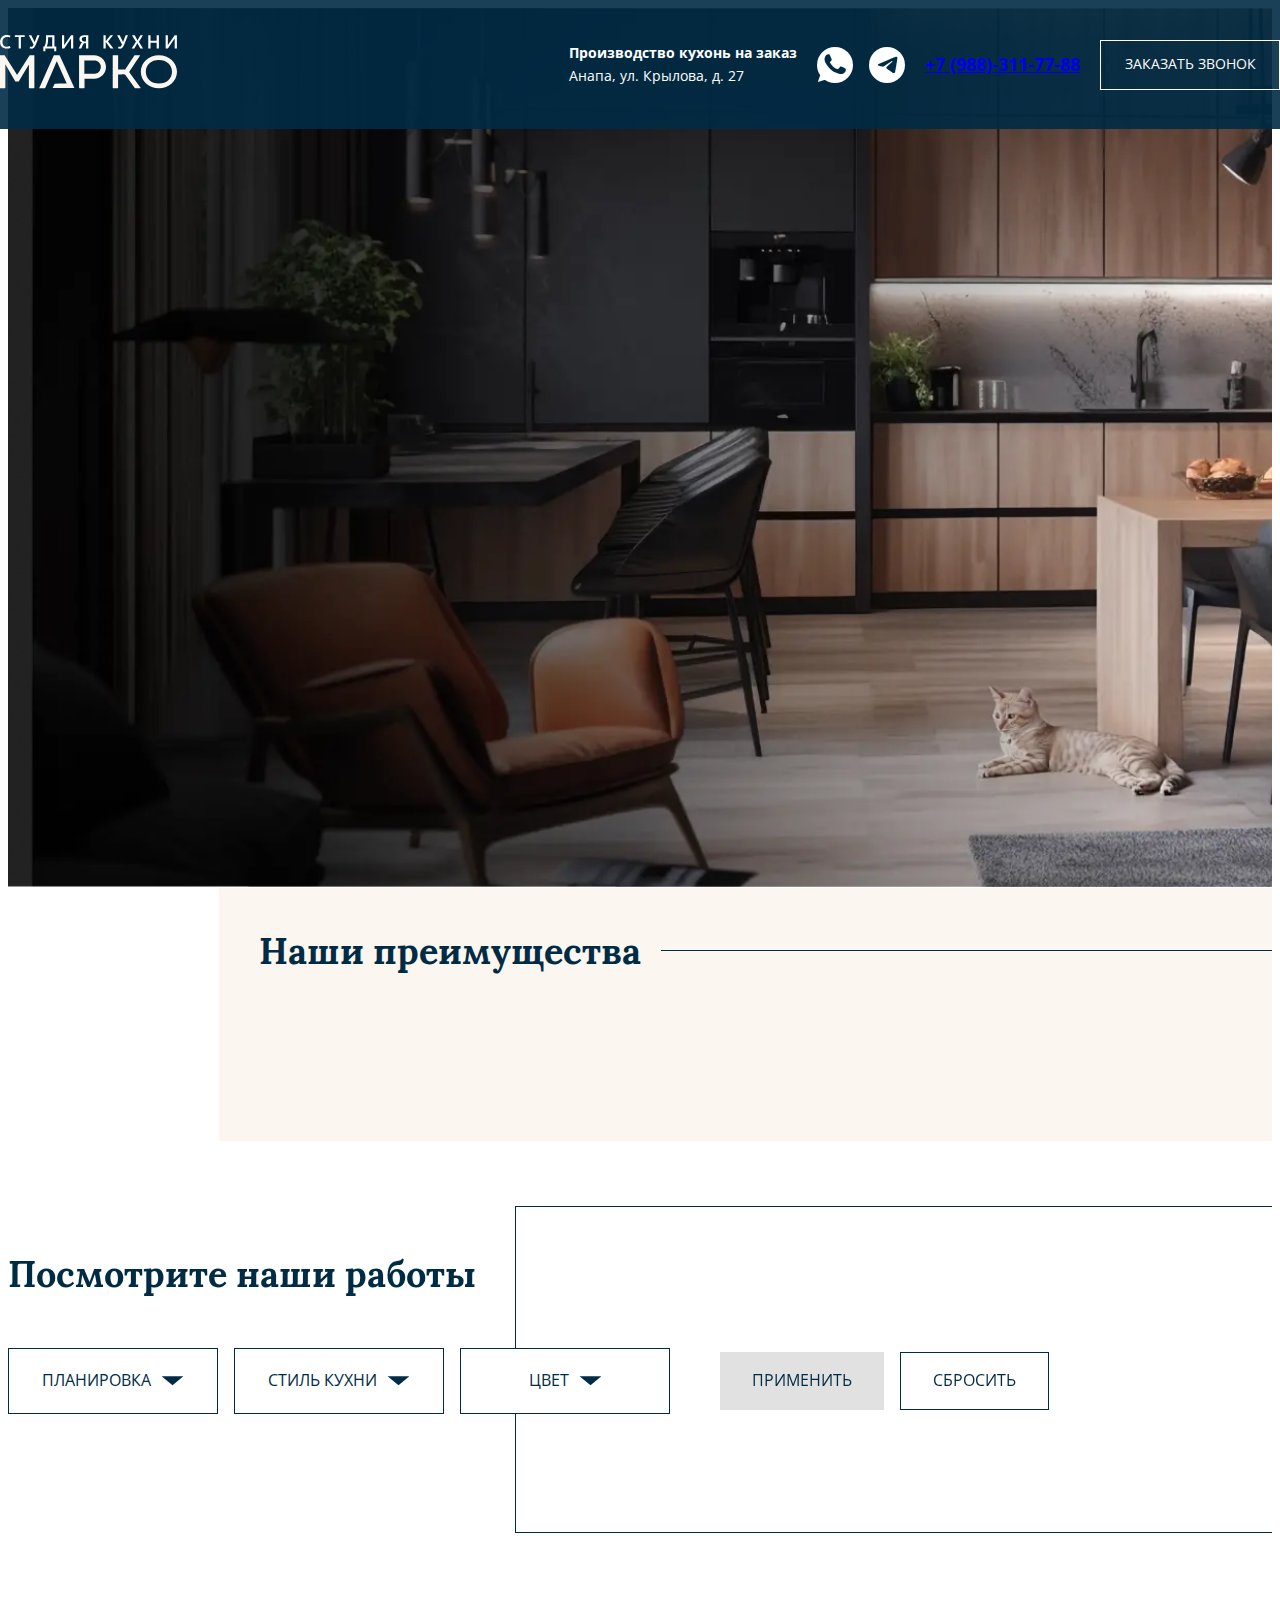
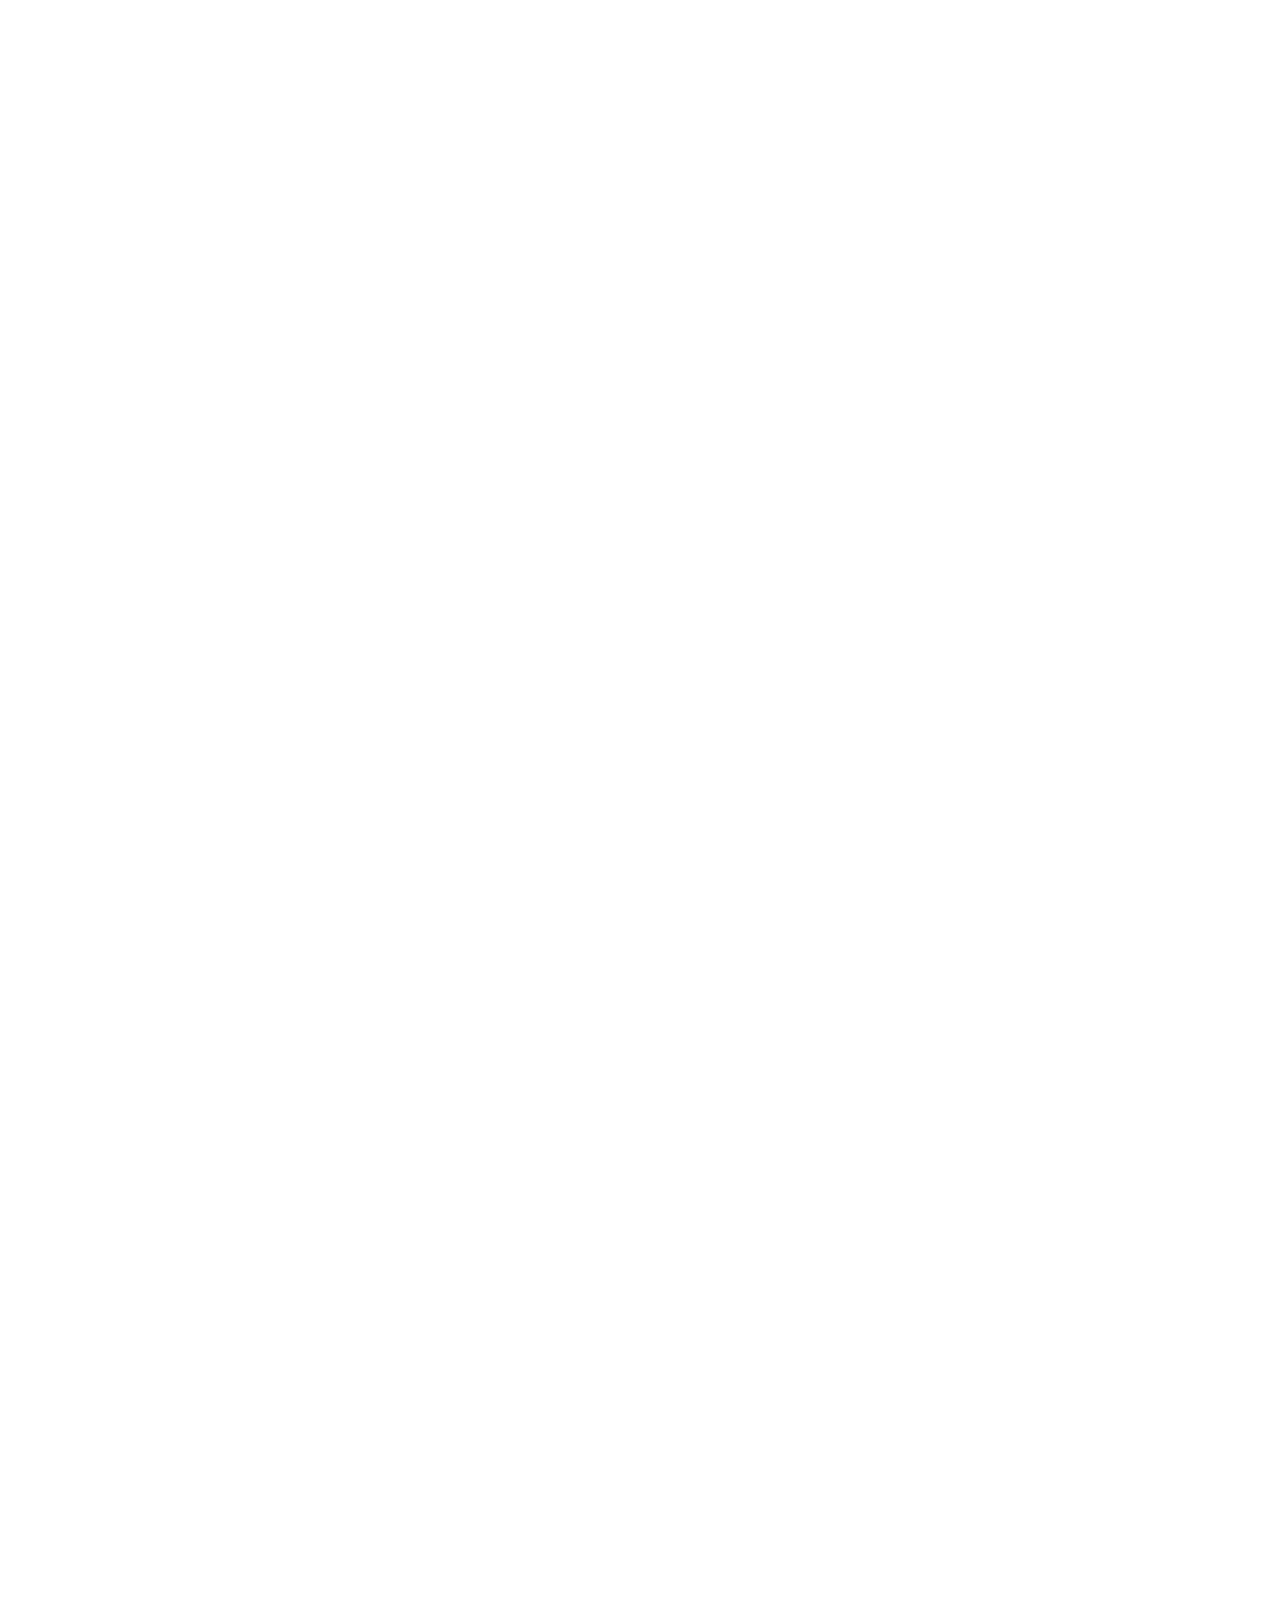
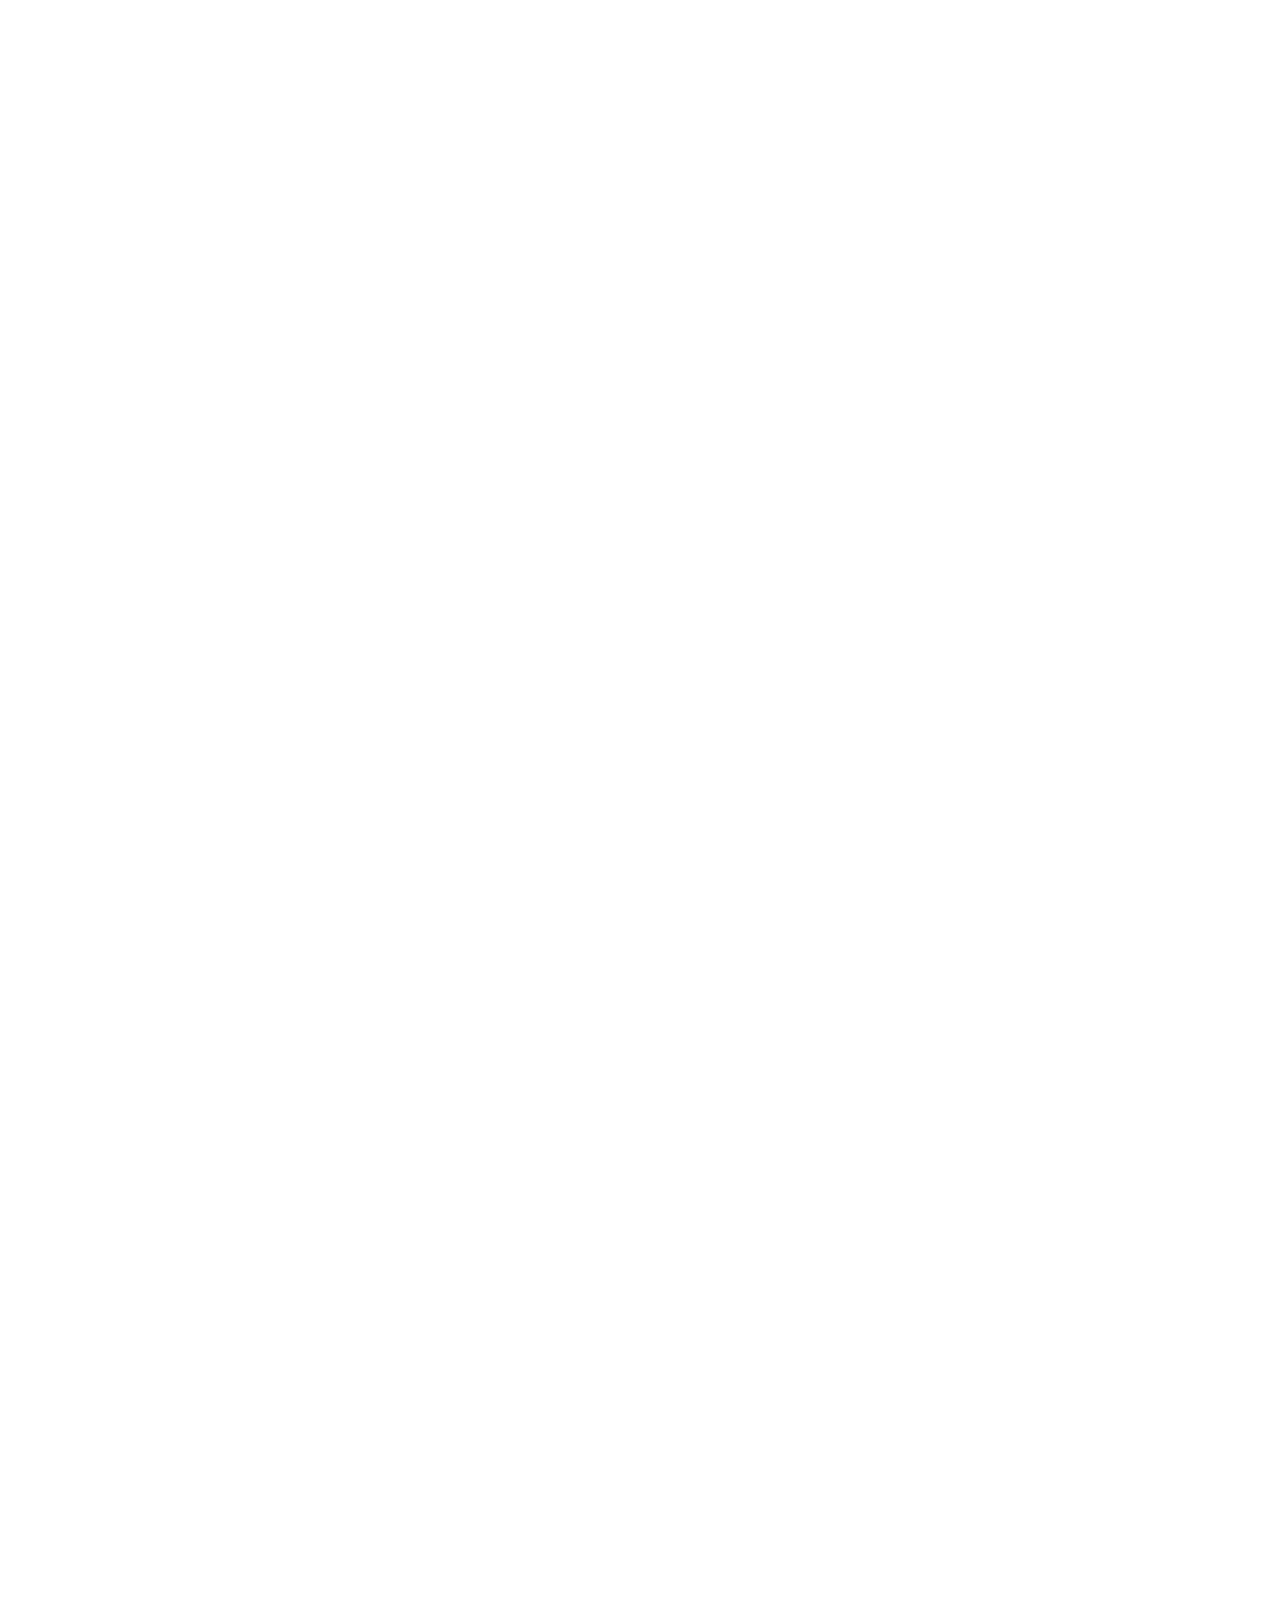
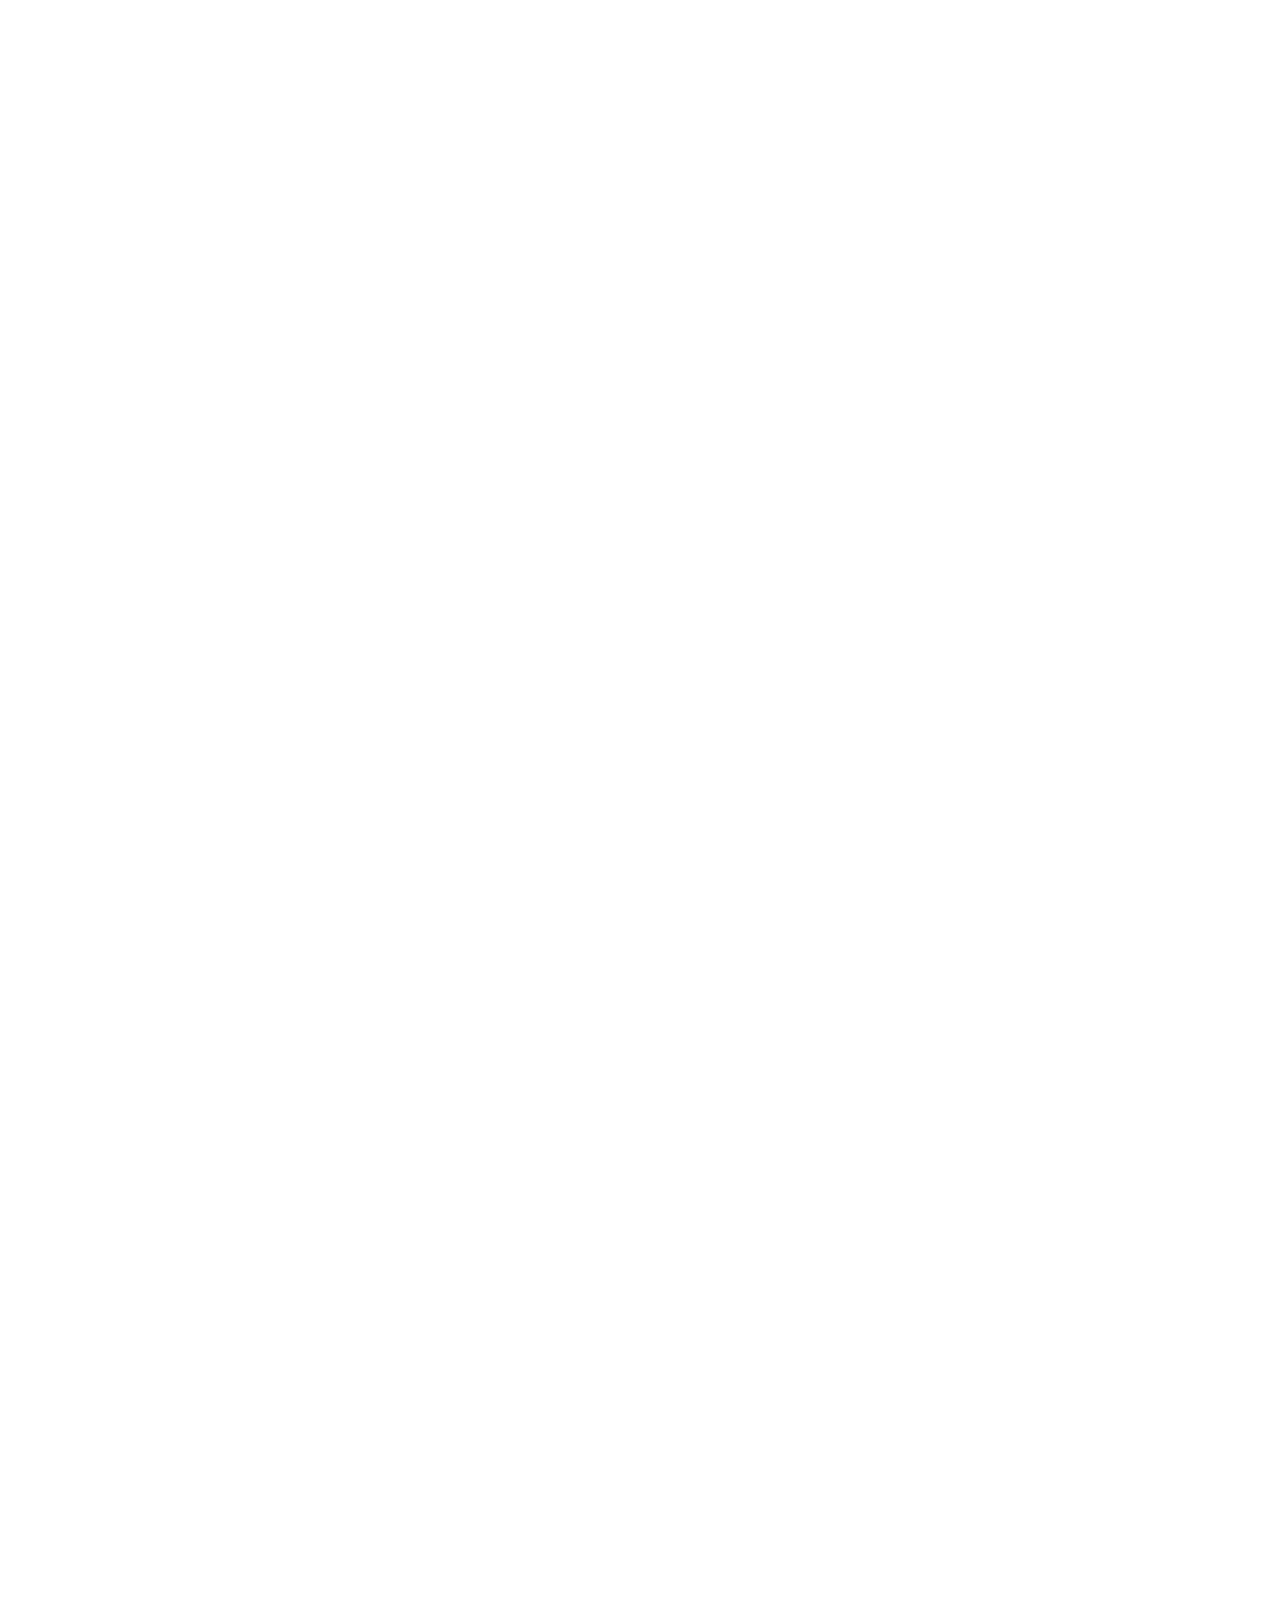
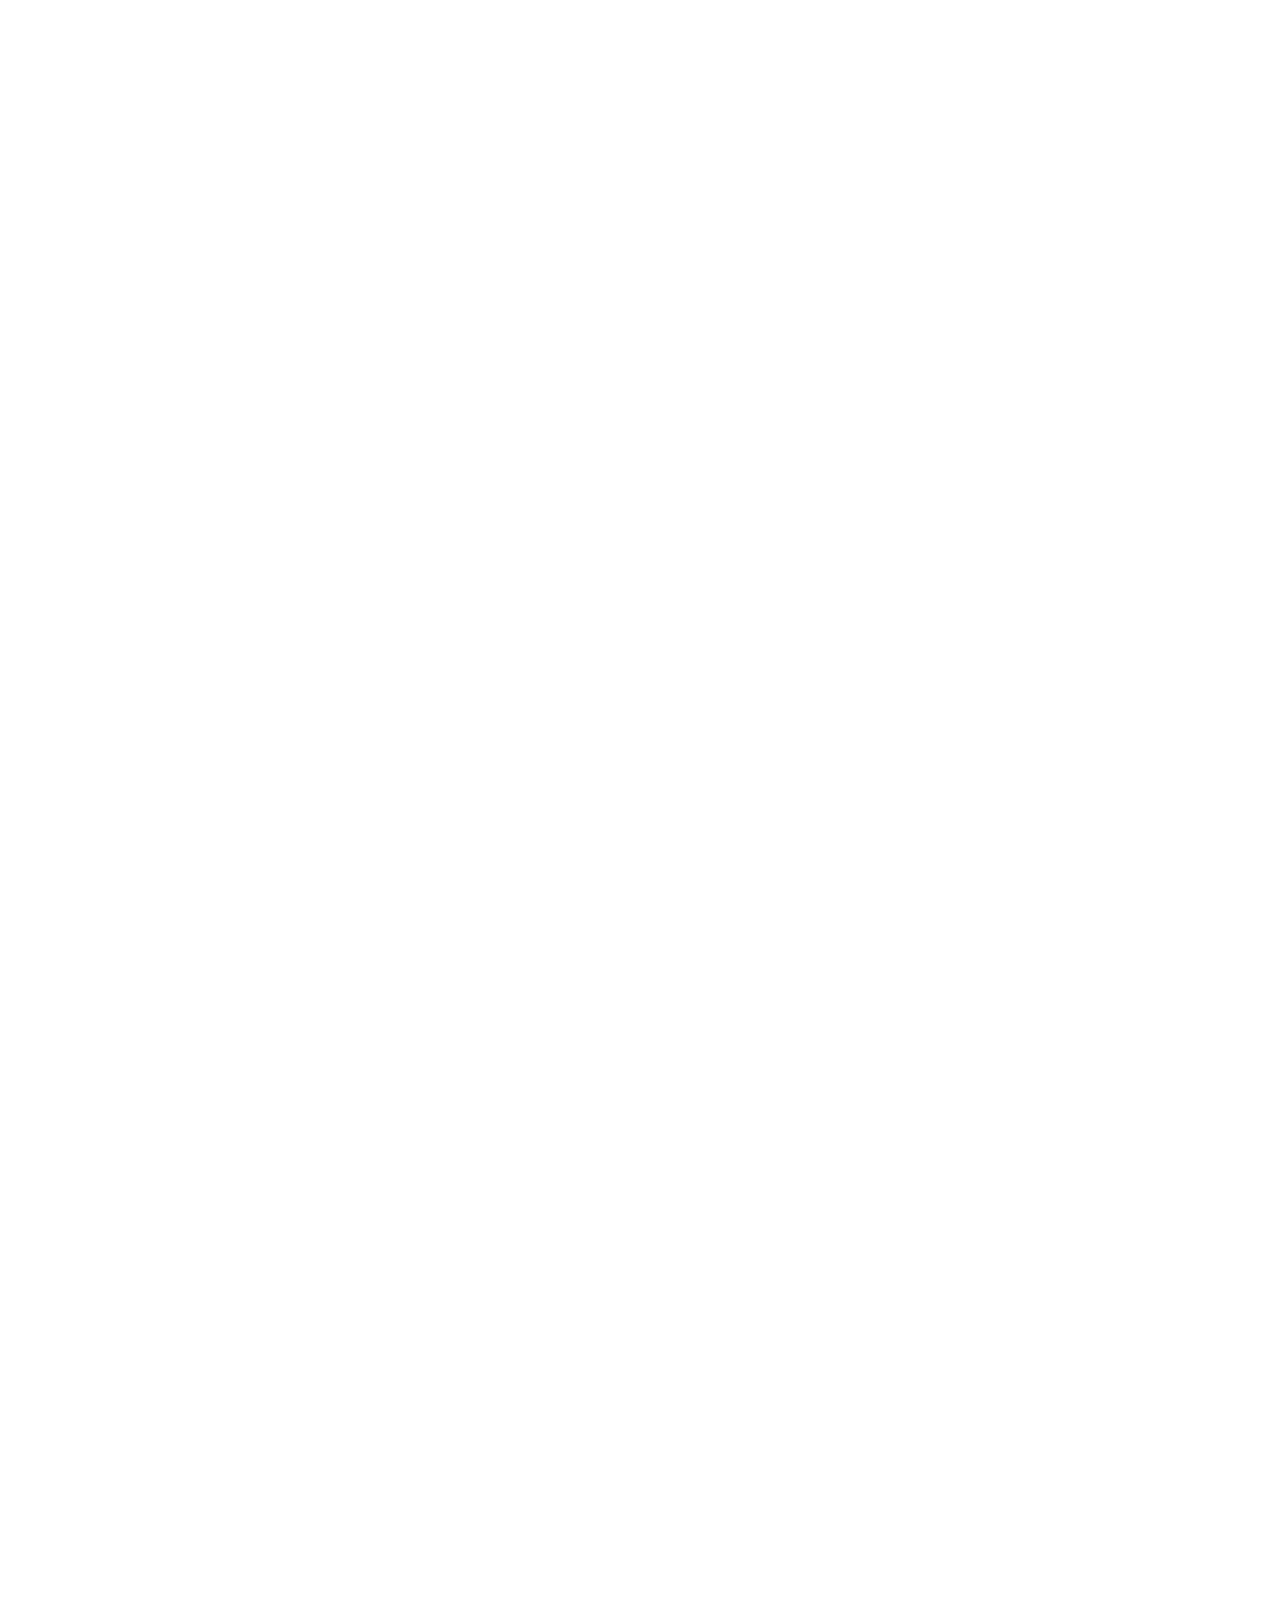
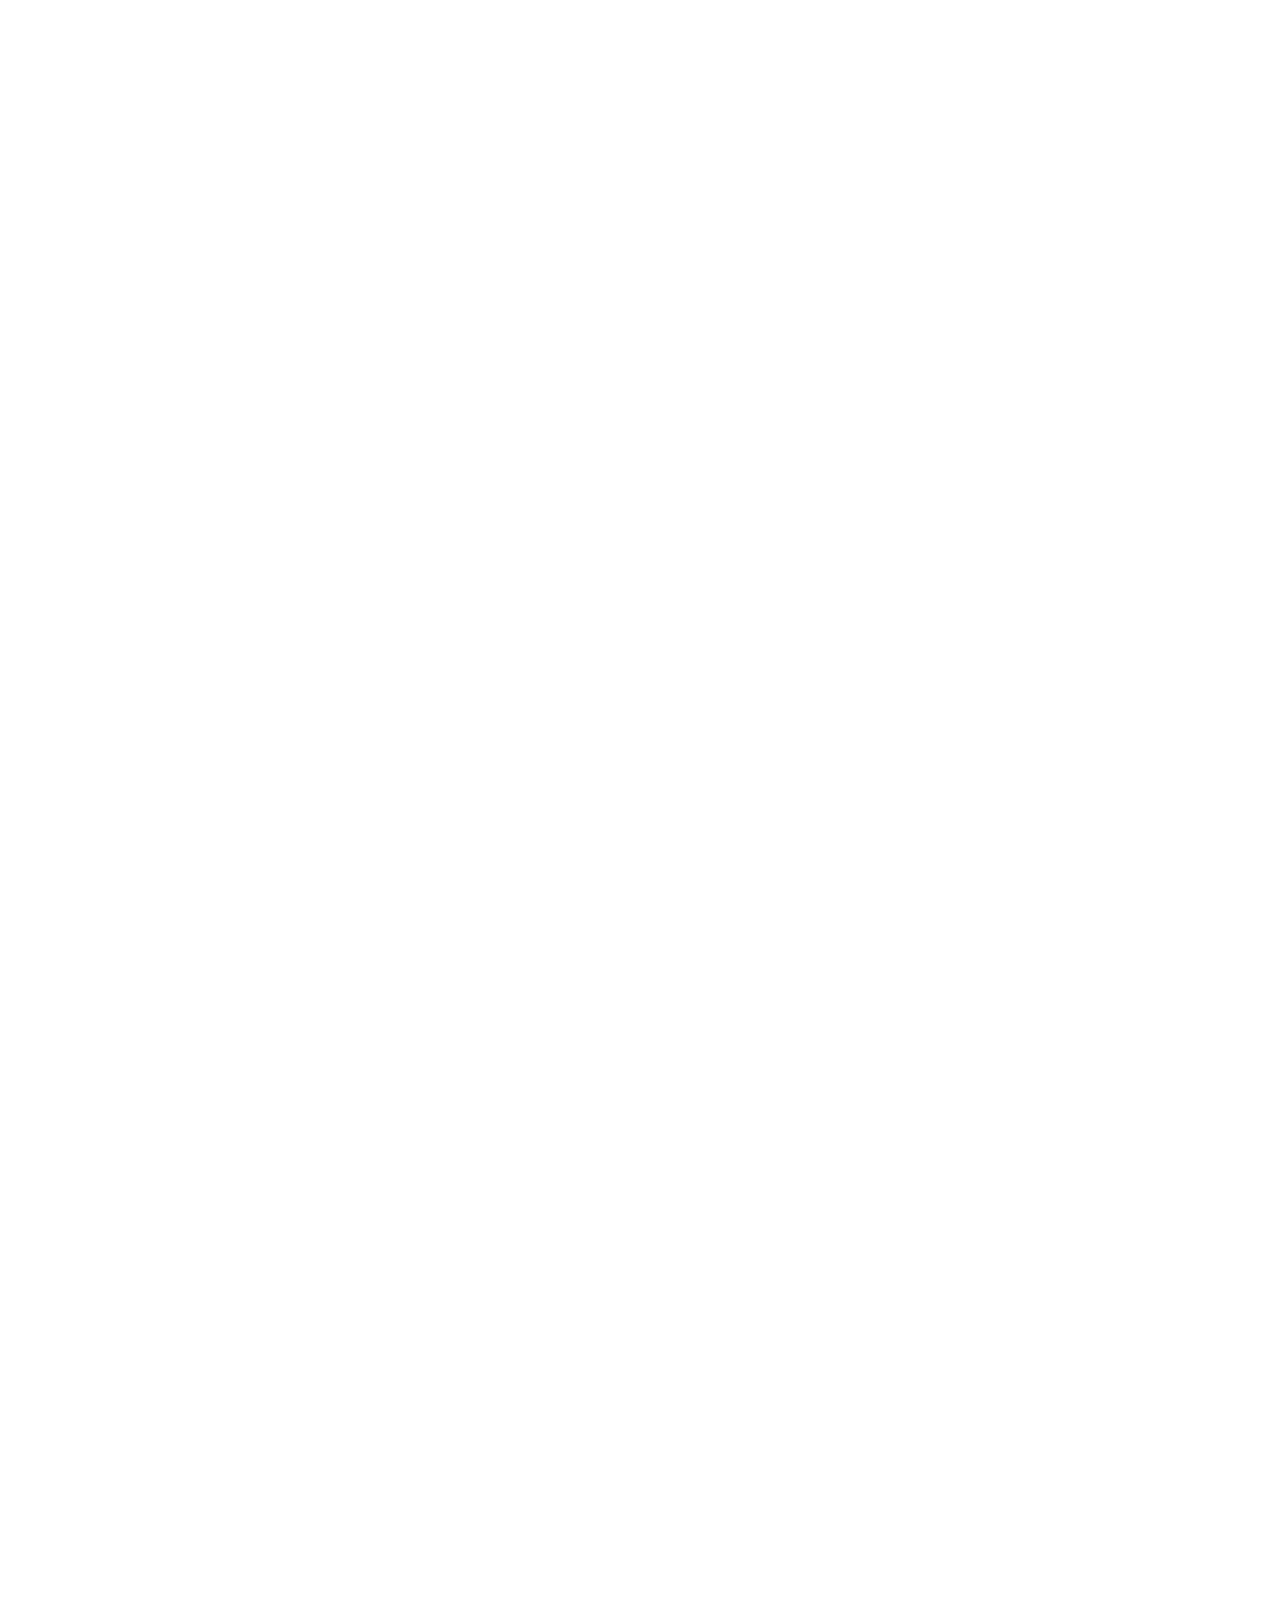
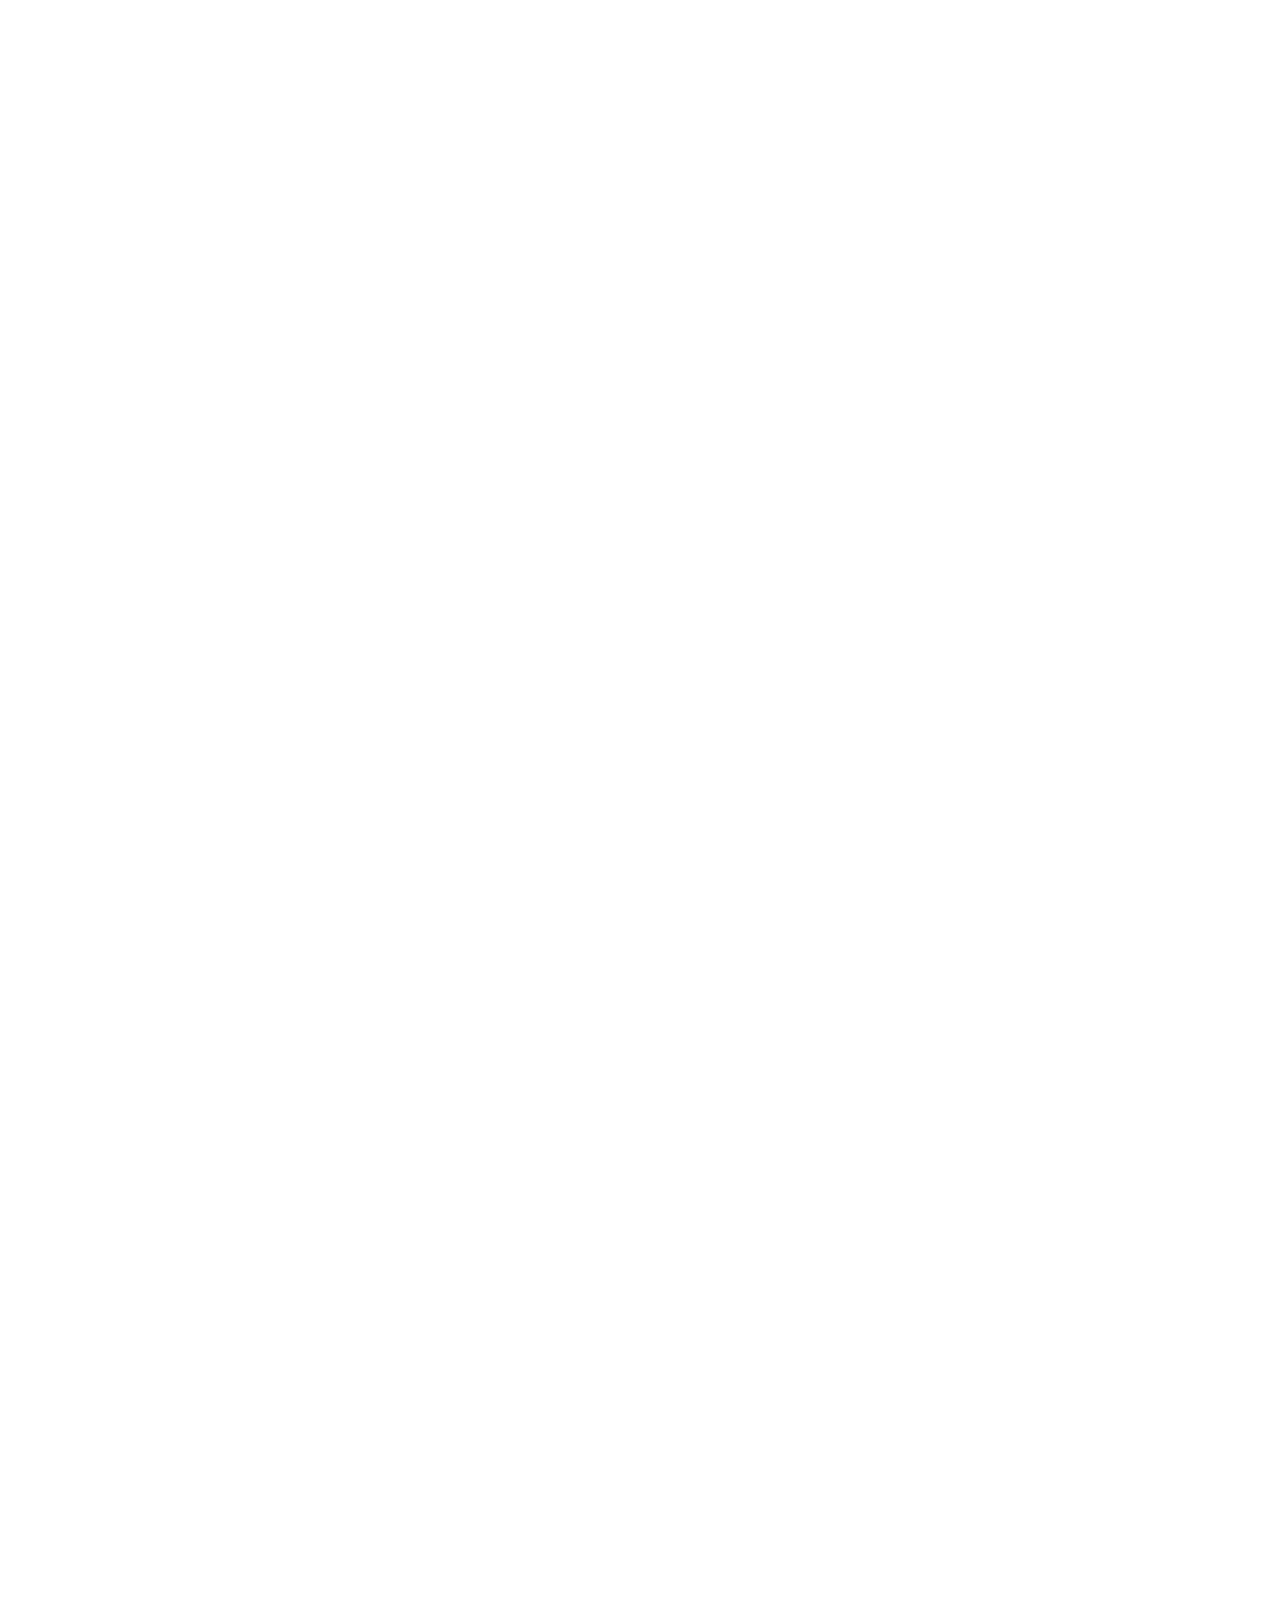
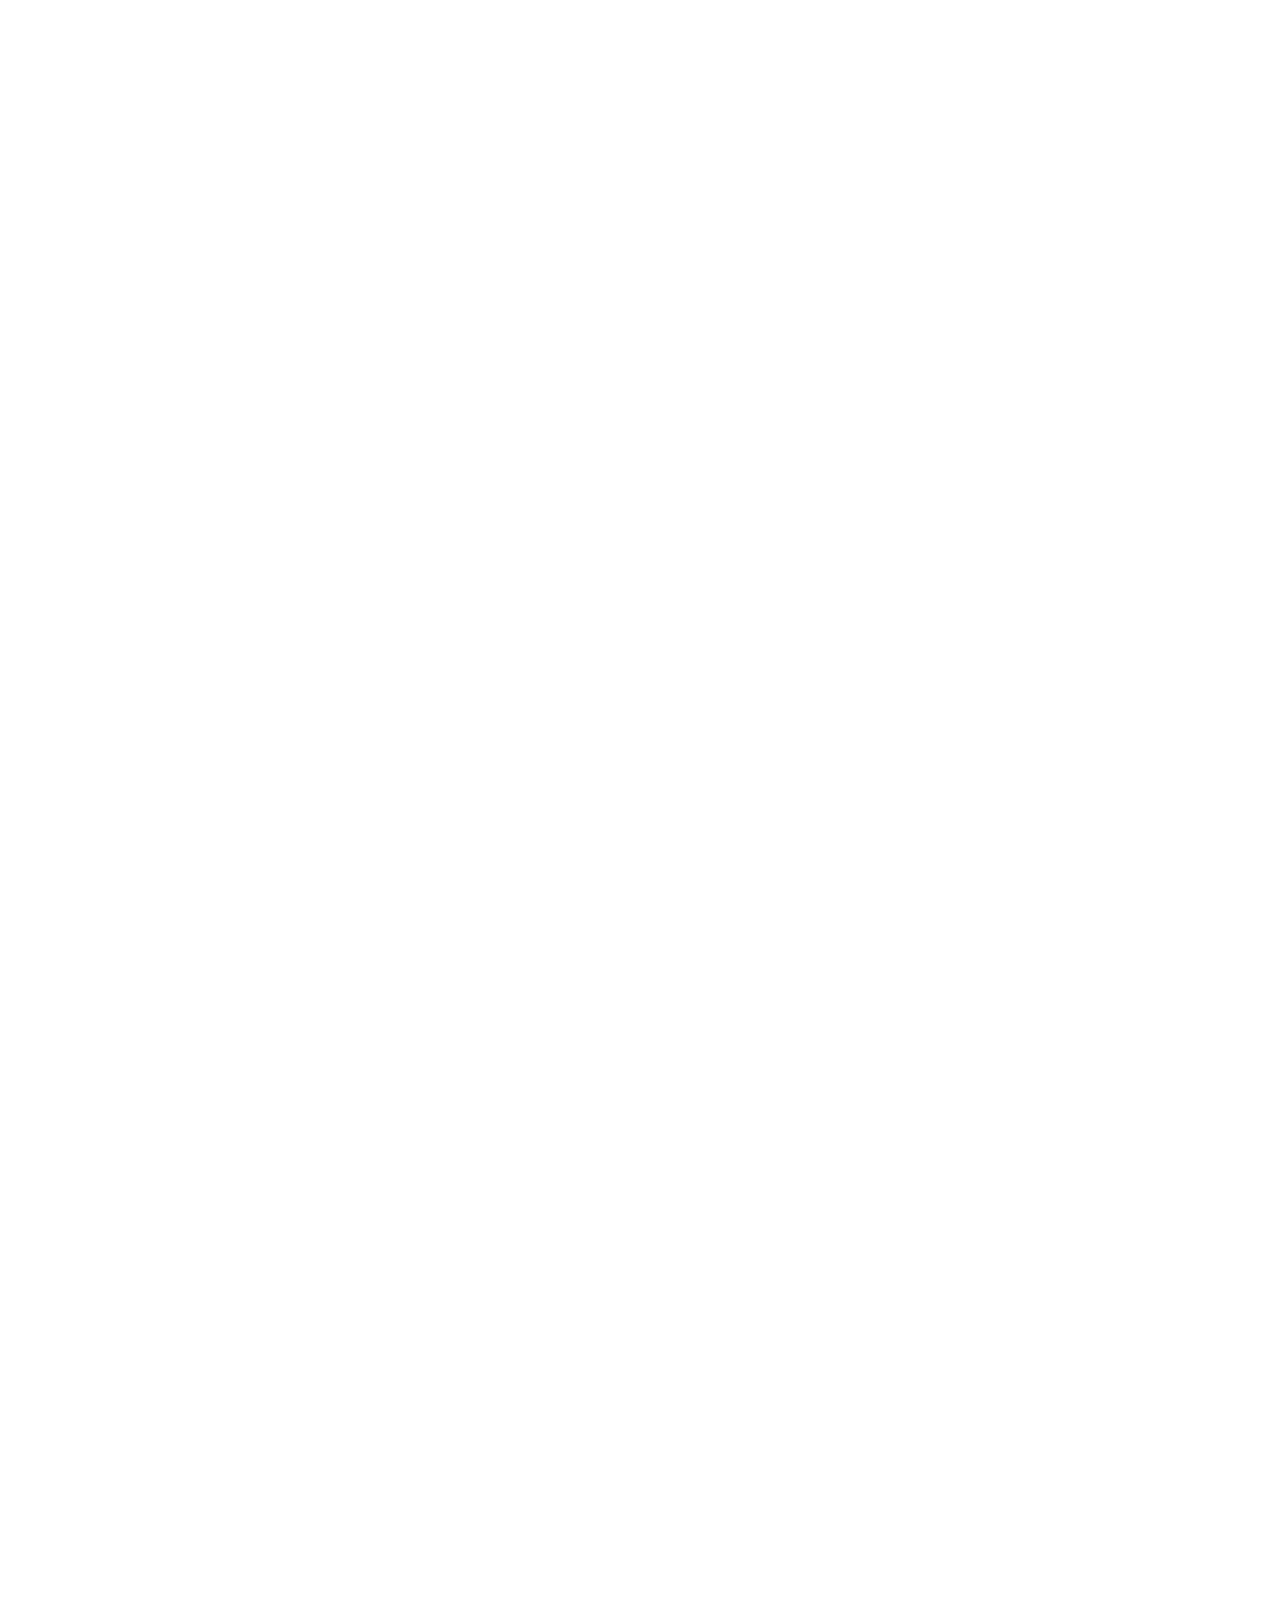
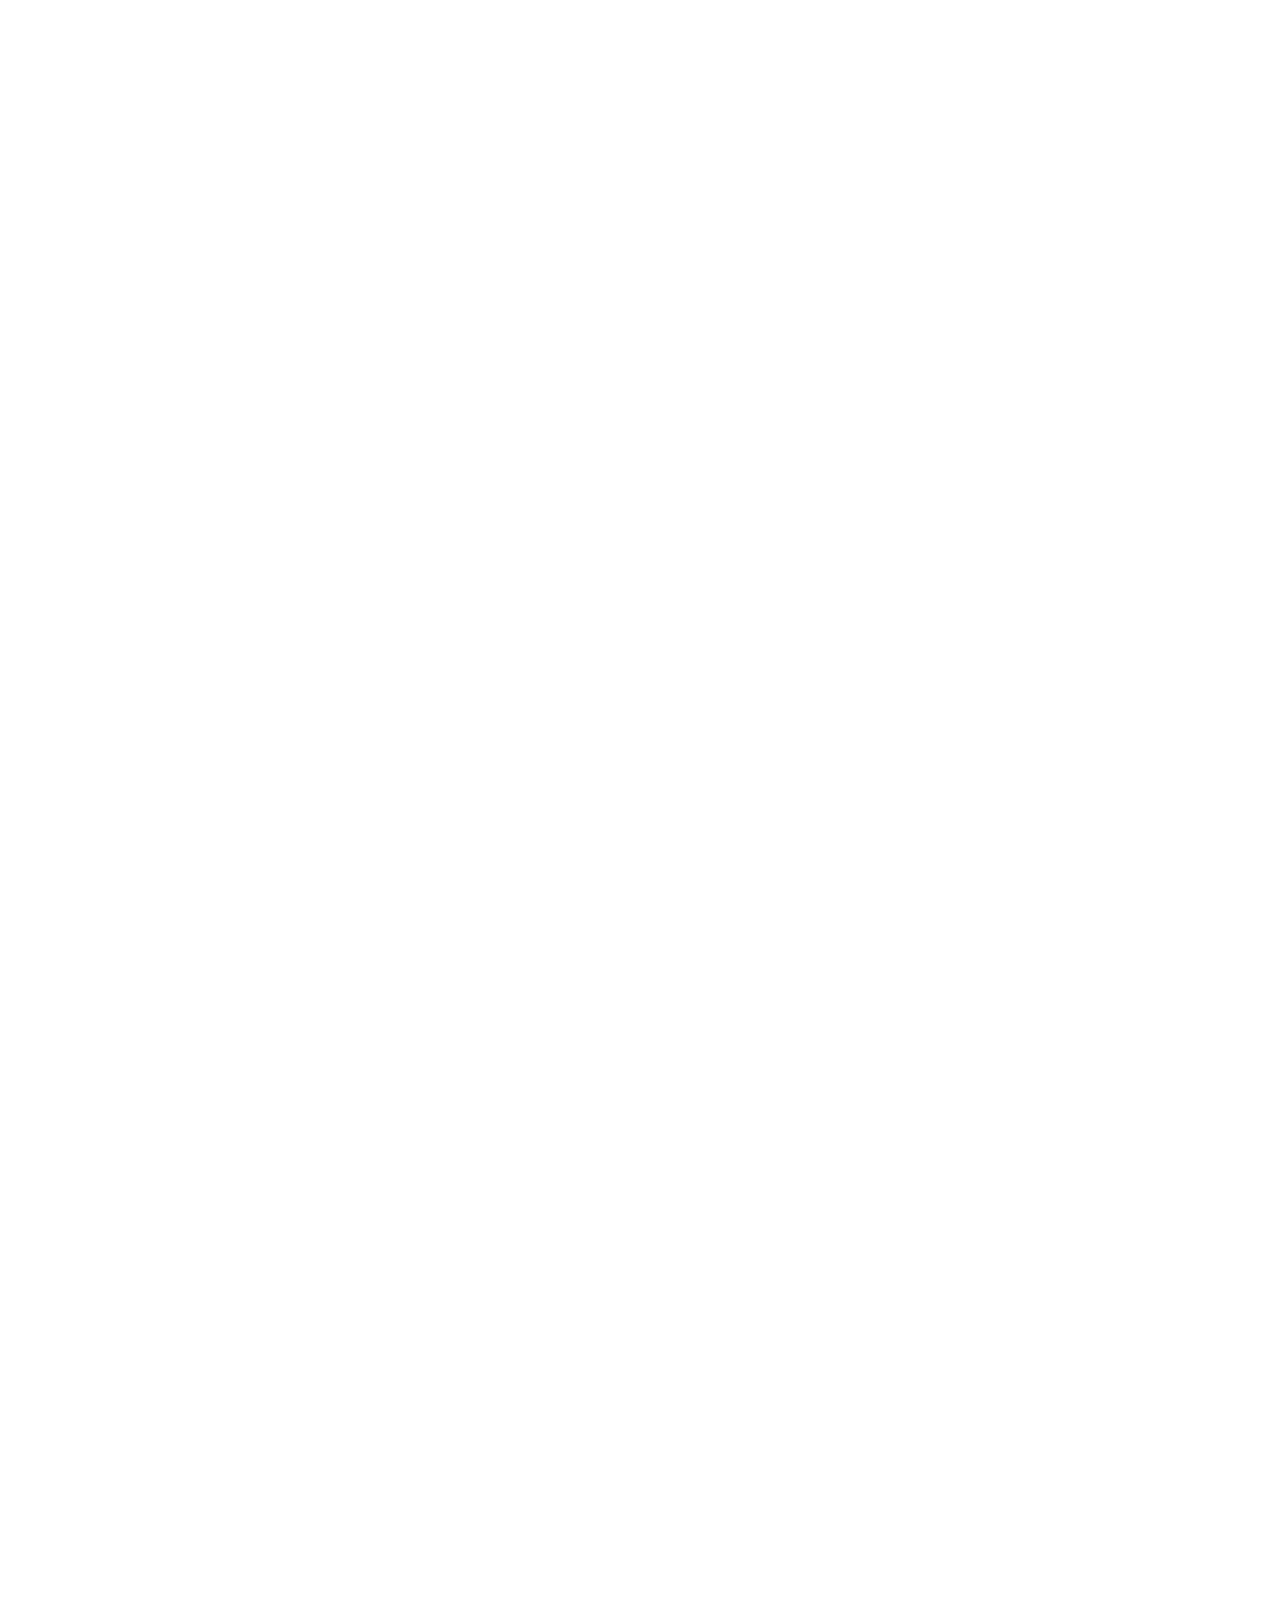
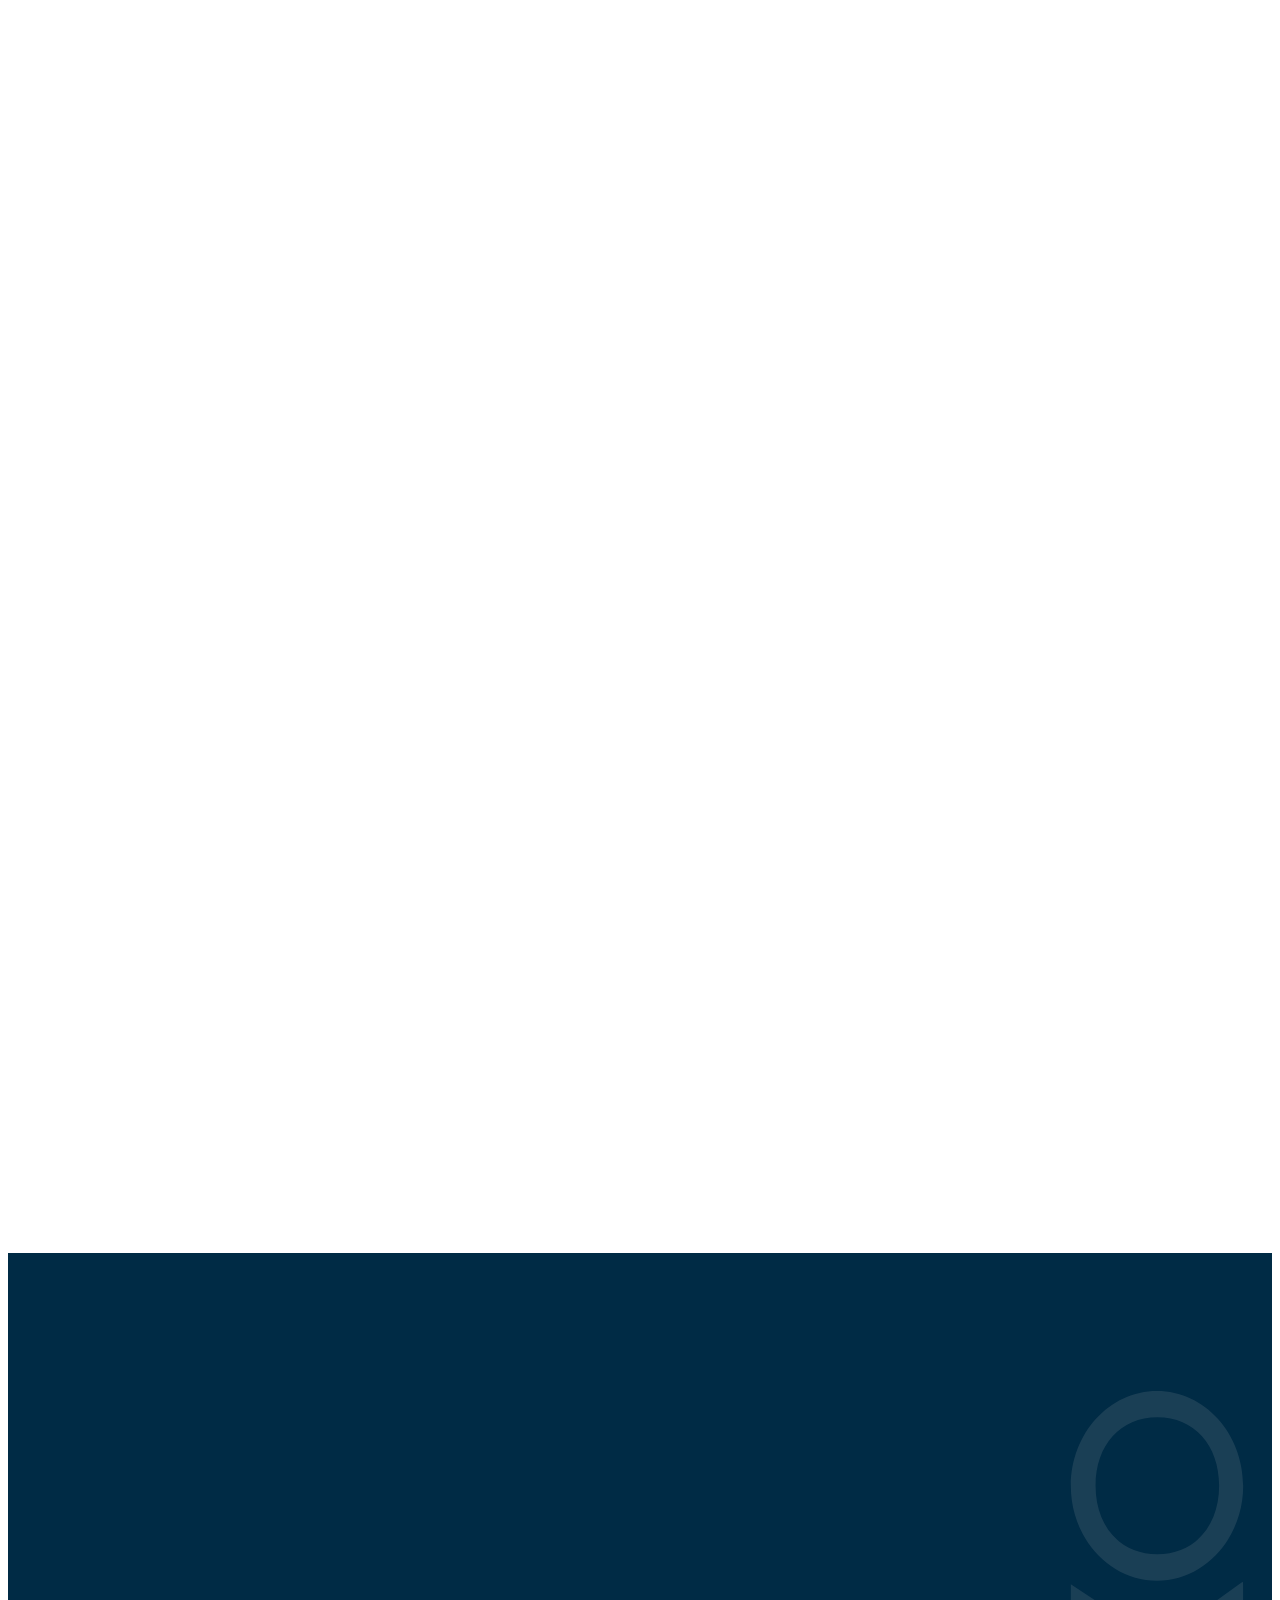
==== commit 746b6d6c: "comment6" ====
--- a/index.html
+++ b/index.html
@@ -25,12 +25,12 @@
                 <a class="header__logo" href="">
                     <img src="img/logo.svg" alt="">
                 </a>
-                <a href="" class="header__yandex">
+                <div class="header__yandex">
                     <div class="header__yandex-icon">
                         <img src="img/yandex-icon.webp" alt="">
                     </div>
                     <div class="header__yandex-desc">
-                        <div class="header__yandex-title">Яндекс Карты</div>
+                        <a href="" class="header__yandex-title">Яндекс Карты</a>
                         <div class="header__yandex-rating">
                             <div class="stars">
                                 <div class="star">
@@ -51,12 +51,12 @@
                             </div>
                             <div class="header__rating-text">5,0</div>
                         </div>
-                        <div class="header__yandex-link">
+                        <a href="" class="header__yandex-link">
                             <span>81 отзыв •</span>
                             <span>100 оценок</span>
-                        </div>
+                        </a>
                     </div>
-                </a>
+                </div>
             </div>
             <div class="header__right">
                 <div class="header__location">
@@ -65,23 +65,14 @@
                 </div>
                 <div class="header__group">
                     <div class="header__socials">
-                        <a class="header__social" href="">
-                            <svg width="36" height="36" viewBox="0 0 36 36" fill="none" xmlns="http://www.w3.org/2000/svg">
-                                <g clip-path="url(#clip0_161_1294)">
-                                    <path d="M18.0045 0H17.9955C8.07075 0 0 8.073 0 18C0 21.9375 1.269 25.587 3.42675 28.5503L1.1835 35.2373L8.10225 33.0255C10.9485 34.911 14.3438 36 18.0045 36C27.9292 36 36 27.9247 36 18C36 8.07525 27.9292 0 18.0045 0Z" fill="#FBF6EF"/>
-                                    <path d="M28.4782 25.4182C28.044 26.6445 26.3205 27.6615 24.9457 27.9585C24.0052 28.1587 22.7767 28.3185 18.6412 26.604C13.3515 24.4125 9.94499 19.0372 9.67949 18.6885C9.42524 18.3397 7.54199 15.8422 7.54199 13.2592C7.54199 10.6762 8.85374 9.41848 9.38249 8.87848C9.81674 8.43523 10.5345 8.23273 11.223 8.23273C11.4457 8.23273 11.646 8.24398 11.826 8.25298C12.3547 8.27548 12.6202 8.30698 12.969 9.14173C13.4032 10.188 14.4607 12.771 14.5867 13.0365C14.715 13.302 14.8432 13.662 14.6632 14.0107C14.4945 14.3707 14.346 14.5305 14.0805 14.8365C13.815 15.1425 13.563 15.3765 13.2975 15.705C13.0545 15.9907 12.78 16.2967 13.086 16.8255C13.392 17.343 14.4495 19.0687 16.0065 20.4547C18.0157 22.2435 19.6447 22.815 20.2275 23.058C20.6617 23.238 21.1792 23.1952 21.4965 22.8577C21.8992 22.4235 22.3965 21.7035 22.9027 20.9947C23.2627 20.4862 23.7172 20.4232 24.1942 20.6032C24.6802 20.772 27.252 22.0432 27.7807 22.3065C28.3095 22.572 28.6582 22.698 28.7865 22.9207C28.9125 23.1435 28.9125 24.1897 28.4782 25.4182Z" fill="#002B45"/>
-                                </g>
-                                <defs>
-                                    <clipPath id="clip0_161_1294">
-                                        <rect width="36" height="36" fill="white"/>
-                                    </clipPath>
-                                </defs>
+                        <a class="header__social whatsapp" href="">
+                            <svg width="22" height="21" viewBox="0 0 22 21" fill="none" xmlns="http://www.w3.org/2000/svg">
+                                <path d="M21.4782 17.4179C21.044 18.6442 19.3205 19.6612 17.9457 19.9582C17.0052 20.1584 15.7767 20.3182 11.6412 18.6037C6.35149 16.4122 2.94499 11.0369 2.67949 10.6882C2.42524 10.3394 0.541992 7.84192 0.541992 5.25892C0.541992 2.67592 1.85374 1.41817 2.38249 0.878172C2.81674 0.434922 3.53449 0.232422 4.22299 0.232422C4.44574 0.232422 4.64599 0.243672 4.82599 0.252672C5.35474 0.275172 5.62024 0.306673 5.96899 1.14142C6.40324 2.18767 7.46074 4.77067 7.58674 5.03617C7.71499 5.30167 7.84324 5.66167 7.66324 6.01042C7.49449 6.37042 7.34599 6.53017 7.08049 6.83617C6.81499 7.14217 6.56299 7.37617 6.29749 7.70467C6.05449 7.99042 5.77999 8.29642 6.08599 8.82517C6.39199 9.34267 7.44949 11.0684 9.00649 12.4544C11.0157 14.2432 12.6447 14.8147 13.2275 15.0577C13.6617 15.2377 14.1792 15.1949 14.4965 14.8574C14.8992 14.4232 15.3965 13.7032 15.9027 12.9944C16.2627 12.4859 16.7172 12.4229 17.1942 12.6029C17.6802 12.7717 20.252 14.0429 20.7807 14.3062C21.3095 14.5717 21.6582 14.6977 21.7865 14.9204C21.9125 15.1432 21.9125 16.1894 21.4782 17.4179Z" fill="#002B45"/>
                             </svg>
                         </a>
                         <a class="header__social" href="">
-                            <svg width="36" height="36" viewBox="0 0 36 36" fill="none" xmlns="http://www.w3.org/2000/svg">
-                                <path d="M18 36C27.9411 36 36 27.9411 36 18C36 8.05887 27.9411 0 18 0C8.05887 0 0 8.05887 0 18C0 27.9411 8.05887 36 18 36Z" fill="#FBF6EF"/>
-                                <path fill-rule="evenodd" clip-rule="evenodd" d="M8.14853 17.8101C13.3959 15.5238 16.895 14.0166 18.6457 13.2885C23.6445 11.2093 24.6832 10.8481 25.3602 10.8362C25.5091 10.8336 25.842 10.8705 26.0577 11.0455C26.3776 11.3051 26.3794 11.8686 26.3439 12.2415C26.073 15.0878 24.9009 21.9948 24.3046 25.1826C24.0522 26.5315 23.5554 26.9838 23.0745 27.028C22.0292 27.1242 21.2354 26.3372 20.223 25.6736C18.6388 24.6351 17.7438 23.9886 16.206 22.9753C14.4288 21.8042 15.5809 21.1605 16.5937 20.1086C16.8588 19.8333 21.4643 15.6442 21.5535 15.2641C21.5646 15.2166 21.575 15.0394 21.4697 14.9459C21.3645 14.8524 21.2091 14.8843 21.0971 14.9097C20.9382 14.9458 18.4073 16.6186 13.5046 19.9281C12.7862 20.4214 12.1355 20.6617 11.5526 20.6491C10.9098 20.6353 9.67361 20.2858 8.75455 19.987C7.6273 19.6206 6.73138 19.4268 6.80943 18.8046C6.85007 18.4803 7.29641 18.1489 8.14853 17.8101Z" fill="#002B45"/>
+                            <svg width="21" height="18" viewBox="0 0 21 18" fill="none" xmlns="http://www.w3.org/2000/svg">
+                                <path fill-rule="evenodd" clip-rule="evenodd" d="M2.14853 7.80994C7.39588 5.52373 10.895 4.01651 12.6457 3.28835C17.6445 1.20921 18.6832 0.848016 19.3602 0.836063C19.5091 0.833461 19.842 0.870375 20.0577 1.04538C20.3776 1.30498 20.3794 1.86846 20.3439 2.2414C20.073 5.08765 18.9009 11.9947 18.3046 15.1825C18.0522 16.5314 17.5554 16.9837 17.0745 17.0279C16.0292 17.1241 15.2354 16.3371 14.223 15.6735C12.6388 14.635 11.7438 13.9885 10.206 12.9752C8.42884 11.804 9.58091 11.1604 10.5937 10.1085C10.8588 9.83318 15.4643 5.64403 15.5535 5.26399C15.5646 5.21646 15.575 5.03927 15.4697 4.94576C15.3645 4.85224 15.2091 4.88416 15.0971 4.90962C14.9382 4.94569 12.4073 6.61849 7.50458 9.92796C6.7862 10.4213 6.13553 10.6616 5.55257 10.649C4.90984 10.6352 3.67361 10.2856 2.75455 9.98688C1.6273 9.62049 0.73138 9.4267 0.809427 8.80444C0.850068 8.48023 1.29641 8.14877 2.14853 7.80994Z" fill="#002B45"/>
                             </svg>
                         </a>
                     </div>
@@ -131,7 +122,7 @@
 									<img src="img/main-arrow.svg" alt="">
 								</i>
 							</div>
-							<button class="main__btn btn-white__outline text-animation _anim-items anim-no-hide">
+							<button data-modal="contactModal" class="main__btn btn-white__outline text-animation _anim-items anim-no-hide">
 								<span>Заказать расчёт</span>
 							</button>
 						</div>
@@ -175,7 +166,7 @@
 											<div class="advantages__item-text">
 												<span>C 2000 г на рынке</span>
 												наши кухни выбрали  -10 000+ семей
+10&nbsp;000+ семей
 											</div>
 										</div>
 									</div>
@@ -196,8 +187,7 @@
 										</div>
 										<div class="advantages__item-desc">
 											<div class="advantages__item-text">
-												<span>Дизайн проект</span> 
-												бесплатно за 30 минут
+												<span>Дизайн проект</span>бесплатно за 30 минут
 											</div>
 										</div>
 									</div>
@@ -334,6 +324,7 @@
 								<img src="img/filter.svg" alt="">
 							</i>
 						</div>
+						<div class="filter-bg"></div>
 						<div class="works__cards">
 							<div class="works-card opacity-animation _anim-items anim-no-hide">
 								<div class="works-card__slider">
@@ -1235,30 +1226,14 @@
 											<div class="info__form-text">Рассчитаем 3 варианта стоимости за 10 минут</div>
 										</div>
 										<div class="info__form-socials">
+											<a class="info__form-social whatsapp" href="">
+												<svg width="22" height="21" viewBox="0 0 22 21" fill="none" xmlns="http://www.w3.org/2000/svg">
+													<path d="M21.4782 17.4184C21.044 18.6447 19.3205 19.6617 17.9457 19.9587C17.0052 20.1589 15.7767 20.3187 11.6412 18.6042C6.35149 16.4127 2.94499 11.0374 2.67949 10.6887C2.42524 10.3399 0.541992 7.84241 0.541992 5.25941C0.541992 2.67641 1.85374 1.41866 2.38249 0.878661C2.81674 0.435411 3.53449 0.23291 4.22299 0.23291C4.44574 0.23291 4.64599 0.24416 4.82599 0.25316C5.35474 0.27566 5.62024 0.307161 5.96899 1.14191C6.40324 2.18816 7.46074 4.77116 7.58674 5.03666C7.71499 5.30216 7.84324 5.66216 7.66324 6.01091C7.49449 6.37091 7.34599 6.53066 7.08049 6.83666C6.81499 7.14266 6.56299 7.37666 6.29749 7.70516C6.05449 7.99091 5.77999 8.29691 6.08599 8.82566C6.39199 9.34316 7.44949 11.0689 9.00649 12.4549C11.0157 14.2437 12.6447 14.8152 13.2275 15.0582C13.6617 15.2382 14.1792 15.1954 14.4965 14.8579C14.8992 14.4237 15.3965 13.7037 15.9027 12.9949C16.2627 12.4864 16.7172 12.4234 17.1942 12.6034C17.6802 12.7722 20.252 14.0434 20.7807 14.3067C21.3095 14.5722 21.6582 14.6982 21.7865 14.9209C21.9125 15.1437 21.9125 16.1899 21.4782 17.4184Z" fill="white"/>
+												</svg>
+											</a>
 											<a class="info__form-social" href="">
-												<svg width="36" height="36" viewBox="0 0 36 36" fill="none" xmlns="http://www.w3.org/2000/svg">
-													<g clip-path="url(#clip0_238_446)">
-														<path d="M18.0045 0H17.9955C8.07075 0 0 8.073 0 18C0 21.9375 1.269 25.587 3.42675 28.5503L1.1835 35.2373L8.10225 33.0255C10.9485 34.911 14.3438 36 18.0045 36C27.9292 36 36 27.9247 36 18C36 8.07525 27.9292 0 18.0045 0Z" fill="#002B45"/>
-														<path d="M28.4782 25.4184C28.044 26.6447 26.3205 27.6617 24.9457 27.9587C24.0052 28.1589 22.7767 28.3187 18.6412 26.6042C13.3515 24.4127 9.94499 19.0374 9.67949 18.6887C9.42524 18.3399 7.54199 15.8424 7.54199 13.2594C7.54199 10.6764 8.85374 9.41866 9.38249 8.87866C9.81674 8.43541 10.5345 8.23291 11.223 8.23291C11.4457 8.23291 11.646 8.24416 11.826 8.25316C12.3547 8.27566 12.6202 8.30716 12.969 9.14191C13.4032 10.1882 14.4607 12.7712 14.5867 13.0367C14.715 13.3022 14.8432 13.6622 14.6632 14.0109C14.4945 14.3709 14.346 14.5307 14.0805 14.8367C13.815 15.1427 13.563 15.3767 13.2975 15.7052C13.0545 15.9909 12.78 16.2969 13.086 16.8257C13.392 17.3432 14.4495 19.0689 16.0065 20.4549C18.0157 22.2437 19.6447 22.8152 20.2275 23.0582C20.6617 23.2382 21.1792 23.1954 21.4965 22.8579C21.8992 22.4237 22.3965 21.7037 22.9027 20.9949C23.2627 20.4864 23.7172 20.4234 24.1942 20.6034C24.6802 20.7722 27.252 22.0434 27.7807 22.3067C28.3095 22.5722 28.6582 22.6982 28.7865 22.9209C28.9125 23.1437 28.9125 24.1899 28.4782 25.4184Z" fill="white"/>
-													</g>
-													<defs>
-														<clipPath id="clip0_238_446">
-															<rect width="36" height="36" fill="white"/>
-														</clipPath>
-													</defs>
-												</svg>
-											</a>
-											<a class="info__form-social" href="">
-												<svg width="36" height="36" viewBox="0 0 36 36" fill="none" xmlns="http://www.w3.org/2000/svg">
-													<g clip-path="url(#clip0_238_442)">
-														<path d="M18 36C27.9411 36 36 27.9411 36 18C36 8.05887 27.9411 0 18 0C8.05887 0 0 8.05887 0 18C0 27.9411 8.05887 36 18 36Z" fill="#002B45"/>
-														<path fill-rule="evenodd" clip-rule="evenodd" d="M8.14853 17.8099C13.3959 15.5237 16.895 14.0165 18.6457 13.2884C23.6445 11.2092 24.6832 10.848 25.3602 10.8361C25.5091 10.8335 25.842 10.8704 26.0577 11.0454C26.3776 11.305 26.3794 11.8685 26.3439 12.2414C26.073 15.0876 24.9009 21.9947 24.3046 25.1825C24.0522 26.5314 23.5554 26.9837 23.0745 27.0279C22.0292 27.1241 21.2354 26.3371 20.223 25.6735C18.6388 24.635 17.7438 23.9885 16.206 22.9752C14.4288 21.804 15.5809 21.1604 16.5937 20.1085C16.8588 19.8332 21.4643 15.644 21.5535 15.264C21.5646 15.2165 21.575 15.0393 21.4697 14.9458C21.3645 14.8522 21.2091 14.8842 21.0971 14.9096C20.9382 14.9457 18.4073 16.6185 13.5046 19.928C12.7862 20.4213 12.1355 20.6616 11.5526 20.649C10.9098 20.6352 9.67361 20.2856 8.75455 19.9869C7.6273 19.6205 6.73138 19.4267 6.80943 18.8044C6.85007 18.4802 7.29641 18.1488 8.14853 17.8099Z" fill="white"/>
-													</g>
-													<defs>
-														<clipPath id="clip0_238_442">
-															<rect width="36" height="36" fill="white"/>
-														</clipPath>
-													</defs>
+												<svg width="21" height="18" viewBox="0 0 21 18" fill="none" xmlns="http://www.w3.org/2000/svg">
+													<path fill-rule="evenodd" clip-rule="evenodd" d="M2.14853 7.80994C7.39588 5.52373 10.895 4.01651 12.6457 3.28835C17.6445 1.20921 18.6832 0.848016 19.3602 0.836063C19.5091 0.833461 19.842 0.870375 20.0577 1.04538C20.3776 1.30498 20.3794 1.86846 20.3439 2.2414C20.073 5.08765 18.9009 11.9947 18.3046 15.1825C18.0522 16.5314 17.5554 16.9837 17.0745 17.0279C16.0292 17.1241 15.2354 16.3371 14.223 15.6735C12.6388 14.635 11.7438 13.9885 10.206 12.9752C8.42884 11.804 9.58091 11.1604 10.5937 10.1085C10.8588 9.83318 15.4643 5.64403 15.5535 5.26399C15.5646 5.21646 15.575 5.03927 15.4697 4.94576C15.3645 4.85224 15.2091 4.88416 15.0971 4.90962C14.9382 4.94569 12.4073 6.61849 7.50458 9.92796C6.7862 10.4213 6.13553 10.6616 5.55257 10.649C4.90984 10.6352 3.67361 10.2856 2.75455 9.98688C1.6273 9.62049 0.73138 9.4267 0.809427 8.80444C0.850068 8.48023 1.29641 8.14877 2.14853 7.80994Z" fill="white"/>
 												</svg>
 											</a>
 										</div>
@@ -1501,30 +1476,14 @@
 									<div class="stock-card__form-text">Количество товаров-подарков ограничено.   Зафиксируйте за собой подарок сейчас.</div>
 									<div class="stock-card__form-socials">
+										<a class="stock-card__form-social whatsapp" href="">
+											<svg width="22" height="21" viewBox="0 0 22 21" fill="none" xmlns="http://www.w3.org/2000/svg">
+												<path d="M21.4782 17.4179C21.044 18.6442 19.3205 19.6612 17.9457 19.9582C17.0052 20.1584 15.7767 20.3182 11.6412 18.6037C6.35149 16.4122 2.94499 11.0369 2.67949 10.6882C2.42524 10.3394 0.541992 7.84192 0.541992 5.25892C0.541992 2.67592 1.85374 1.41817 2.38249 0.878172C2.81674 0.434922 3.53449 0.232422 4.22299 0.232422C4.44574 0.232422 4.64599 0.243672 4.82599 0.252672C5.35474 0.275172 5.62024 0.306673 5.96899 1.14142C6.40324 2.18767 7.46074 4.77067 7.58674 5.03617C7.71499 5.30167 7.84324 5.66167 7.66324 6.01042C7.49449 6.37042 7.34599 6.53017 7.08049 6.83617C6.81499 7.14217 6.56299 7.37617 6.29749 7.70467C6.05449 7.99042 5.77999 8.29642 6.08599 8.82517C6.39199 9.34267 7.44949 11.0684 9.00649 12.4544C11.0157 14.2432 12.6447 14.8147 13.2275 15.0577C13.6617 15.2377 14.1792 15.1949 14.4965 14.8574C14.8992 14.4232 15.3965 13.7032 15.9027 12.9944C16.2627 12.4859 16.7172 12.4229 17.1942 12.6029C17.6802 12.7717 20.252 14.0429 20.7807 14.3062C21.3095 14.5717 21.6582 14.6977 21.7865 14.9204C21.9125 15.1432 21.9125 16.1894 21.4782 17.4179Z" fill="#002B45"/>
+											</svg>
+										</a>
 										<a class="stock-card__form-social" href="">
-											<svg width="36" height="36" viewBox="0 0 36 36" fill="none" xmlns="http://www.w3.org/2000/svg">
-												<g clip-path="url(#clip0_241_868)">
-													<path d="M18.0045 0H17.9955C8.07075 0 0 8.073 0 18C0 21.9375 1.269 25.587 3.42675 28.5503L1.1835 35.2373L8.10225 33.0255C10.9485 34.911 14.3438 36 18.0045 36C27.9292 36 36 27.9247 36 18C36 8.07525 27.9292 0 18.0045 0Z" fill="#FBF6EF"/>
-													<path d="M28.4782 25.4179C28.044 26.6442 26.3205 27.6612 24.9457 27.9582C24.0052 28.1584 22.7767 28.3182 18.6412 26.6037C13.3515 24.4122 9.94499 19.0369 9.67949 18.6882C9.42524 18.3394 7.54199 15.8419 7.54199 13.2589C7.54199 10.6759 8.85374 9.41817 9.38249 8.87817C9.81674 8.43492 10.5345 8.23242 11.223 8.23242C11.4457 8.23242 11.646 8.24367 11.826 8.25267C12.3547 8.27517 12.6202 8.30667 12.969 9.14142C13.4032 10.1877 14.4607 12.7707 14.5867 13.0362C14.715 13.3017 14.8432 13.6617 14.6632 14.0104C14.4945 14.3704 14.346 14.5302 14.0805 14.8362C13.815 15.1422 13.563 15.3762 13.2975 15.7047C13.0545 15.9904 12.78 16.2964 13.086 16.8252C13.392 17.3427 14.4495 19.0684 16.0065 20.4544C18.0157 22.2432 19.6447 22.8147 20.2275 23.0577C20.6617 23.2377 21.1792 23.1949 21.4965 22.8574C21.8992 22.4232 22.3965 21.7032 22.9027 20.9944C23.2627 20.4859 23.7172 20.4229 24.1942 20.6029C24.6802 20.7717 27.252 22.0429 27.7807 22.3062C28.3095 22.5717 28.6582 22.6977 28.7865 22.9204C28.9125 23.1432 28.9125 24.1894 28.4782 25.4179Z" fill="#002B45"/>
-												</g>
-												<defs>
-													<clipPath id="clip0_241_868">
-														<rect width="36" height="36" fill="white"/>
-													</clipPath>
-												</defs>
-											</svg>
-										</a>
-										<a class="stock-card__form-social" href="">
-											<svg width="36" height="36" viewBox="0 0 36 36" fill="none" xmlns="http://www.w3.org/2000/svg">
-												<g clip-path="url(#clip0_241_864)">
-													<path d="M18 36C27.9411 36 36 27.9411 36 18C36 8.05887 27.9411 0 18 0C8.05887 0 0 8.05887 0 18C0 27.9411 8.05887 36 18 36Z" fill="#FBF6EF"/>
-													<path fill-rule="evenodd" clip-rule="evenodd" d="M8.14853 17.8099C13.3959 15.5237 16.895 14.0165 18.6457 13.2884C23.6445 11.2092 24.6832 10.848 25.3602 10.8361C25.5091 10.8335 25.842 10.8704 26.0577 11.0454C26.3776 11.305 26.3794 11.8685 26.3439 12.2414C26.073 15.0876 24.9009 21.9947 24.3046 25.1825C24.0522 26.5314 23.5554 26.9837 23.0745 27.0279C22.0292 27.1241 21.2354 26.3371 20.223 25.6735C18.6388 24.635 17.7438 23.9885 16.206 22.9752C14.4288 21.804 15.5809 21.1604 16.5937 20.1085C16.8588 19.8332 21.4643 15.644 21.5535 15.264C21.5646 15.2165 21.575 15.0393 21.4697 14.9458C21.3645 14.8522 21.2091 14.8842 21.0971 14.9096C20.9382 14.9457 18.4073 16.6185 13.5046 19.928C12.7862 20.4213 12.1355 20.6616 11.5526 20.649C10.9098 20.6352 9.67361 20.2856 8.75455 19.9869C7.6273 19.6205 6.73138 19.4267 6.80943 18.8044C6.85007 18.4802 7.29641 18.1488 8.14853 17.8099Z" fill="#002B45"/>
-												</g>
-												<defs>
-													<clipPath id="clip0_241_864">
-														<rect width="36" height="36" fill="white"/>
-													</clipPath>
-												</defs>
+											<svg width="21" height="18" viewBox="0 0 21 18" fill="none" xmlns="http://www.w3.org/2000/svg">
+												<path fill-rule="evenodd" clip-rule="evenodd" d="M2.14853 7.80994C7.39588 5.52373 10.895 4.01651 12.6457 3.28835C17.6445 1.20921 18.6832 0.848016 19.3602 0.836063C19.5091 0.833461 19.842 0.870375 20.0577 1.04538C20.3776 1.30498 20.3794 1.86846 20.3439 2.2414C20.073 5.08765 18.9009 11.9947 18.3046 15.1825C18.0522 16.5314 17.5554 16.9837 17.0745 17.0279C16.0292 17.1241 15.2354 16.3371 14.223 15.6735C12.6388 14.635 11.7438 13.9885 10.206 12.9752C8.42884 11.804 9.58091 11.1604 10.5937 10.1085C10.8588 9.83318 15.4643 5.64403 15.5535 5.26399C15.5646 5.21646 15.575 5.03927 15.4697 4.94576C15.3645 4.85224 15.2091 4.88416 15.0971 4.90962C14.9382 4.94569 12.4073 6.61849 7.50458 9.92796C6.7862 10.4213 6.13553 10.6616 5.55257 10.649C4.90984 10.6352 3.67361 10.2856 2.75455 9.98688C1.6273 9.62049 0.73138 9.4267 0.809427 8.80444C0.850068 8.48023 1.29641 8.14877 2.14853 7.80994Z" fill="#002B45"/>
 											</svg>
 										</a>
 									</div>
@@ -1800,12 +1759,12 @@
                 <a class="footer__logo" href="">
                     <img src="img/logo.svg" alt="">
                 </a>
-                <a href="" class="footer__yandex">
+                <div class="footer__yandex">
                     <div class="footer__yandex-icon">
                         <img src="img/yandex-icon.webp" alt="">
                     </div>
                     <div class="footer__yandex-desc">
-                        <div class="footer__yandex-title">Яндекс Карты</div>
+                        <a href="" class="footer__yandex-title">Яндекс Карты</a>
                         <div class="footer__yandex-rating">
                             <div class="stars">
                                 <div class="star">
@@ -1826,12 +1785,12 @@
                             </div>
                             <div class="footer__rating-text">5,0</div>
                         </div>
-                        <div class="footer__yandex-link">
+                        <a href="" class="footer__yandex-link">
                             <span>81 отзыв •</span>
                             <span>100 оценок</span>
-                        </div>
+                        </a>
                     </div>
-                </a>
+                </div>
             </div>
             <div class="footer__right">
                 <div class="footer__location">
@@ -1842,41 +1801,29 @@
                     <div class="footer__socials-title">Мы в социальных сетях:</div>
                     <div class="footer__socials-wrap">
                         <a class="footer__social" href="">
-                            <svg width="36" height="36" viewBox="0 0 36 36" fill="none" xmlns="http://www.w3.org/2000/svg">
-                                <path d="M18 36C27.9411 36 36 27.9411 36 18C36 8.05887 27.9411 0 18 0C8.05887 0 0 8.05887 0 18C0 27.9411 8.05887 36 18 36Z" fill="#FBF6EF"/>
-                                <path d="M28.3754 25.0443C27.8517 25.118 25.2908 25.0443 25.1579 25.0443C24.4959 25.0528 23.8572 24.8 23.3804 24.3407C22.8404 23.8212 22.3577 23.2484 21.8299 22.7043C21.6738 22.5392 21.5049 22.3866 21.3247 22.2482C20.9033 21.923 20.4861 21.9966 20.2877 22.4937C20.1326 23.0308 20.0245 23.5803 19.9645 24.1362C19.9297 24.6393 19.6106 24.9543 19.0461 24.9891C18.6963 25.0075 18.3465 25.0137 18.0008 25.0055C16.741 24.9974 15.5011 24.6911 14.3824 24.1116C13.1721 23.4372 12.1175 22.515 11.2877 21.4055C9.92334 19.6627 8.83311 17.7482 7.85947 15.7743C7.80834 15.6762 6.81015 13.553 6.78561 13.4527C6.69561 13.1173 6.78561 12.7962 7.06174 12.6857C7.23765 12.6182 10.5267 12.6857 10.582 12.6857C10.8265 12.6836 11.0653 12.7593 11.2639 12.902C11.4625 13.0447 11.6105 13.2469 11.6865 13.4793C12.2945 15.0362 13.127 16.4957 14.1574 17.8116C14.3016 17.9876 14.4704 18.1419 14.6586 18.2698C14.9265 18.4518 15.1802 18.3884 15.2906 18.0796C15.4215 17.651 15.4985 17.2078 15.5197 16.7602C15.5381 15.8725 15.5197 15.2875 15.4706 14.4018C15.4379 13.8332 15.2374 13.3341 14.3988 13.1746C14.1411 13.1296 14.1186 12.9168 14.2842 12.7041C14.6299 12.2623 15.1024 12.1927 15.6322 12.1662C16.4217 12.1212 17.2113 12.1518 18.0008 12.1662H18.1727C18.5163 12.1649 18.8591 12.1999 19.1954 12.2705C19.3942 12.3107 19.5747 12.414 19.7099 12.5652C19.8452 12.7163 19.928 12.9071 19.9461 13.1091C19.9865 13.3331 20.0036 13.5607 19.9972 13.7882C19.9767 14.7577 19.9297 15.7252 19.9195 16.6948C19.9101 17.0787 19.9451 17.4624 20.0238 17.8382C20.1363 18.3537 20.4902 18.4825 20.842 18.1102C21.2975 17.629 21.7154 17.1134 22.0917 16.568C22.7573 15.574 23.3064 14.5067 23.7281 13.3873C23.9572 12.8125 24.1372 12.6857 24.7508 12.6857H28.2404C28.4479 12.6821 28.6547 12.7096 28.854 12.7675C28.9246 12.7861 28.9905 12.819 29.0477 12.8642C29.105 12.9094 29.1523 12.9659 29.1866 13.0302C29.221 13.0946 29.2417 13.1653 29.2475 13.238C29.2533 13.3107 29.244 13.3838 29.2202 13.4527C29.0483 14.2177 28.6352 14.8702 28.1974 15.4982C27.4877 16.5046 26.739 17.4843 26.0129 18.4743C25.921 18.6056 25.837 18.7422 25.7613 18.8834C25.4872 19.3764 25.5077 19.6525 25.9045 20.0637C26.5386 20.7141 27.2156 21.3257 27.8272 21.9966C28.2762 22.4843 28.6815 23.0107 29.0381 23.5696C29.4861 24.263 29.2099 24.9257 28.3754 25.0443Z" fill="#002B45"/>
+                            <svg width="24" height="14" viewBox="0 0 24 14" fill="none" xmlns="http://www.w3.org/2000/svg">
+                                <path d="M22.3754 13.0443C21.8517 13.118 19.2908 13.0443 19.1579 13.0443C18.4959 13.0528 17.8572 12.8 17.3804 12.3407C16.8404 11.8212 16.3577 11.2484 15.8299 10.7043C15.6738 10.5392 15.5049 10.3866 15.3247 10.2482C14.9033 9.92297 14.4861 9.99661 14.2877 10.4937C14.1326 11.0308 14.0245 11.5803 13.9645 12.1362C13.9297 12.6393 13.6106 12.9543 13.0461 12.9891C12.6963 13.0075 12.3465 13.0137 12.0008 13.0055C10.741 12.9974 9.50106 12.6911 8.38243 12.1116C7.17207 11.4372 6.11754 10.515 5.28765 9.40547C3.92334 7.66275 2.83311 5.7482 1.85947 3.77434C1.80834 3.67616 0.810153 1.55297 0.785608 1.45274C0.695608 1.11729 0.785608 0.796155 1.06174 0.6857C1.23765 0.6182 4.52674 0.6857 4.58197 0.6857C4.82649 0.68358 5.06534 0.75935 5.26392 0.902036C5.46251 1.04472 5.61052 1.24692 5.68652 1.47934C6.29454 3.03617 7.12698 4.49571 8.15743 5.81161C8.30164 5.98757 8.47042 6.14188 8.65856 6.26979C8.92652 6.45184 9.18015 6.38843 9.29061 6.07956C9.4215 5.65102 9.49845 5.20783 9.5197 4.76025C9.53811 3.87252 9.5197 3.28752 9.47061 2.40184C9.43788 1.8332 9.23743 1.33411 8.39879 1.17456C8.14106 1.12956 8.11856 0.916837 8.28425 0.704109C8.62993 0.262291 9.10243 0.192745 9.6322 0.166155C10.4217 0.121155 11.2113 0.151836 12.0008 0.166155H12.1727C12.5163 0.164901 12.8591 0.199868 13.1954 0.270473C13.3942 0.310677 13.5747 0.414044 13.7099 0.565169C13.8452 0.716294 13.928 0.907085 13.9461 1.10911C13.9865 1.33311 14.0036 1.56068 13.9972 1.7882C13.9767 2.75775 13.9297 3.72525 13.9195 4.69479C13.9101 5.07868 13.9451 5.46236 14.0238 5.8382C14.1363 6.35365 14.4902 6.48252 14.842 6.11025C15.2975 5.62899 15.7154 5.11338 16.0917 4.56797C16.7573 3.57396 17.3064 2.50673 17.7281 1.38729C17.9572 0.812518 18.1372 0.6857 18.7508 0.6857H22.2404C22.4479 0.68206 22.6547 0.70964 22.854 0.767518C22.9246 0.786054 22.9905 0.818956 23.0477 0.864161C23.105 0.909366 23.1523 0.965903 23.1866 1.03023C23.221 1.09455 23.2417 1.16528 23.2475 1.23799C23.2533 1.31069 23.244 1.3838 23.2202 1.45274C23.0483 2.21775 22.6352 2.87025 22.1974 3.4982C21.4877 4.50456 20.739 5.48434 20.0129 6.47434C19.921 6.60564 19.837 6.74224 19.7613 6.88343C19.4872 7.37638 19.5077 7.65252 19.9045 8.06365C20.5386 8.71411 21.2156 9.3257 21.8272 9.99661C22.2762 10.4843 22.6815 11.0107 23.0381 11.5696C23.4861 12.263 23.2099 12.9257 22.3754 13.0443Z" fill="#002B45"/>
                             </svg>
                         </a>
                         <a class="footer__social" href="">
-                            <svg width="36" height="36" viewBox="0 0 36 36" fill="none" xmlns="http://www.w3.org/2000/svg">
-                                <path d="M18 36C27.9411 36 36 27.9411 36 18C36 8.05887 27.9411 0 18 0C8.05887 0 0 8.05887 0 18C0 27.9411 8.05887 36 18 36Z" fill="#FBF6EF"/>
-                                <path d="M16.8937 22.598C15.1489 22.416 13.576 21.9844 12.2301 20.933C12.0623 20.8021 11.8905 20.6753 11.7371 20.524C11.148 19.9574 11.0887 19.309 11.5551 18.6421C11.9539 18.0694 12.6228 17.916 13.3203 18.2453C13.4542 18.3131 13.5828 18.3911 13.7048 18.4785C14.9521 19.3262 16.4223 19.7859 17.9302 19.7997C19.4382 19.8135 20.9166 19.3809 22.1792 18.5562C22.4204 18.3607 22.6987 18.216 22.9973 18.1308C23.275 18.0487 23.5722 18.0623 23.8412 18.1696C24.1101 18.2768 24.3352 18.4713 24.4803 18.7219C24.8485 19.3233 24.8444 19.9083 24.3903 20.3746C23.6943 21.0786 22.8531 21.6223 21.9255 21.968C21.0224 22.2925 20.0825 22.5034 19.1273 22.596C19.2705 22.7535 19.3319 22.8292 19.4301 22.9192C20.7248 24.2221 22.0257 25.519 23.3164 26.824C23.5221 27.0109 23.6615 27.2595 23.7139 27.5324C23.7663 27.8053 23.7287 28.0878 23.6069 28.3376C23.4828 28.6114 23.2809 28.8425 23.0262 29.0022C22.7716 29.1619 22.4755 29.2431 22.1751 29.2355C21.8236 29.2009 21.4983 29.0343 21.2648 28.7692C20.2871 27.7853 19.291 26.8199 18.3337 25.8176C18.0555 25.5271 17.9246 25.5824 17.6751 25.834C16.6912 26.8567 15.691 27.8446 14.6867 28.8346C14.5002 29.0413 14.2503 29.1802 13.9763 29.2294C13.7024 29.2787 13.4198 29.2355 13.173 29.1067C12.9057 28.9818 12.68 28.7824 12.5233 28.5324C12.3665 28.2824 12.2853 27.9924 12.2894 27.6974C12.3189 27.3327 12.4891 26.9938 12.7639 26.7524C14.0485 25.4719 15.3289 24.1908 16.6053 22.909C16.6912 22.821 16.773 22.729 16.8937 22.598Z" fill="#002B45"/>
-                                <path d="M17.9553 18.139C16.8273 18.1324 15.7267 17.791 14.793 17.158C13.8594 16.5251 13.1347 15.6291 12.711 14.5837C12.2873 13.5383 12.1836 12.3906 12.413 11.2862C12.6424 10.1818 13.1947 9.17044 13.9998 8.38033C14.8048 7.59023 15.8264 7.05702 16.9349 6.84832C18.0434 6.63962 19.1889 6.76483 20.2262 7.20808C21.2634 7.65133 22.1457 8.39265 22.761 9.33801C23.3764 10.2834 23.6971 11.3902 23.6826 12.5181C23.6621 14.0209 23.0487 15.4548 21.9761 16.5076C20.9034 17.5603 19.4582 18.1467 17.9553 18.139ZM20.7842 12.4383C20.7825 11.887 20.6173 11.3485 20.3095 10.8911C20.0017 10.4337 19.565 10.0779 19.0549 9.86879C18.5447 9.65968 17.984 9.60664 17.4437 9.71639C16.9034 9.82614 16.4078 10.0937 16.0197 10.4853C15.6315 10.8769 15.3683 11.3748 15.2633 11.9161C15.1583 12.4574 15.2163 13.0176 15.4299 13.5259C15.6435 14.0342 16.0032 14.4676 16.4633 14.7714C16.9234 15.0752 17.4633 15.2356 18.0146 15.2324C18.3802 15.2316 18.7419 15.1586 19.0792 15.0176C19.4165 14.8766 19.7225 14.6704 19.9799 14.4108C20.2372 14.1511 20.4407 13.8432 20.5788 13.5048C20.7168 13.1663 20.7866 12.8039 20.7842 12.4383Z" fill="#002B45"/>
+                            <svg width="14" height="24" viewBox="0 0 14 24" fill="none" xmlns="http://www.w3.org/2000/svg">
+                                <path d="M5.8937 16.598C4.14893 16.416 2.57597 15.9844 1.23007 14.933C1.06234 14.8021 0.89052 14.6753 0.737111 14.524C0.14802 13.9574 0.0887017 13.309 0.555065 12.6421C0.953929 12.0694 1.62279 11.916 2.32029 12.2453C2.45424 12.3131 2.58279 12.3911 2.70484 12.4785C3.95209 13.3262 5.42226 13.7859 6.93024 13.7997C8.43821 13.8135 9.91657 13.3809 11.1792 12.5562C11.4204 12.3607 11.6987 12.216 11.9973 12.1308C12.275 12.0487 12.5722 12.0623 12.8412 12.1696C13.1101 12.2768 13.3352 12.4713 13.4803 12.7219C13.8485 13.3233 13.8444 13.9083 13.3903 14.3746C12.6943 15.0786 11.8531 15.6223 10.9255 15.968C10.0224 16.2925 9.08248 16.5034 8.12734 16.596C8.27052 16.7535 8.33188 16.8292 8.43007 16.9192C9.72484 18.2221 11.0257 19.519 12.3164 20.824C12.5221 21.0109 12.6615 21.2595 12.7139 21.5324C12.7663 21.8053 12.7287 22.0878 12.6069 22.3376C12.4828 22.6114 12.2809 22.8425 12.0262 23.0022C11.7716 23.1619 11.4755 23.2431 11.1751 23.2355C10.8236 23.2009 10.4983 23.0343 10.2648 22.7692C9.28711 21.7853 8.29097 20.8199 7.3337 19.8176C7.05552 19.5271 6.92461 19.5824 6.67507 19.834C5.6912 20.8567 4.69098 21.8446 3.68666 22.8346C3.50018 23.0413 3.25033 23.1802 2.97635 23.2294C2.70237 23.2787 2.41979 23.2355 2.17302 23.1067C1.90565 22.9818 1.68003 22.7824 1.52328 22.5324C1.36652 22.2824 1.2853 21.9924 1.28938 21.6974C1.31891 21.3327 1.48909 20.9938 1.76393 20.7524C3.04847 19.4719 4.32893 18.1908 5.60529 16.909C5.6912 16.821 5.77302 16.729 5.8937 16.598Z" fill="#002B45"/>
+                                <path d="M6.95529 12.139C5.82732 12.1324 4.72671 11.791 3.79304 11.158C2.85938 10.5251 2.13474 9.62908 1.71101 8.5837C1.28728 7.53832 1.18355 6.39065 1.413 5.28624C1.64244 4.18183 2.19471 3.17044 2.99976 2.38033C3.80481 1.59023 4.82637 1.05702 5.93489 0.84832C7.04341 0.639619 8.18894 0.764835 9.22619 1.20808C10.2634 1.65133 11.1457 2.39265 11.761 3.33801C12.3764 4.28337 12.6971 5.39019 12.6826 6.51809C12.6621 8.02092 12.0487 9.45481 10.9761 10.5076C9.90338 11.5603 8.45824 12.1467 6.95529 12.139ZM9.78415 6.43832C9.78253 5.88697 9.61734 5.34851 9.30951 4.8911C9.00168 4.43369 8.56504 4.07791 8.05489 3.86879C7.54474 3.65968 6.98401 3.60664 6.4437 3.71639C5.90339 3.82614 5.40779 4.09374 5.01965 4.48532C4.63151 4.8769 4.36829 5.37484 4.26331 5.9161C4.15834 6.45736 4.21632 7.0176 4.42993 7.52588C4.64353 8.03417 5.00316 8.46765 5.46326 8.77143C5.92337 9.07521 6.46327 9.23564 7.01461 9.23241C7.38015 9.23161 7.74194 9.15861 8.0792 9.01761C8.41646 8.8766 8.72254 8.67038 8.97988 8.41076C9.23722 8.15114 9.44074 7.84325 9.57876 7.50476C9.71678 7.16627 9.78658 6.80385 9.78415 6.43832Z" fill="#002B45"/>
                             </svg>
                         </a>
                         <a class="footer__social" href="">
-                            <svg width="36" height="36" viewBox="0 0 36 36" fill="none" xmlns="http://www.w3.org/2000/svg">
-                                <path d="M18 36C27.9411 36 36 27.9411 36 18C36 8.05888 27.9411 0 18 0C8.05888 0 0 8.05888 0 18C0 27.9411 8.05888 36 18 36Z" fill="#FBF6EF"/>
-                                <path d="M23.8903 11.2285H12.1098C11.639 11.2285 11.1728 11.3213 10.7379 11.5015C10.303 11.6817 9.90787 11.9459 9.57509 12.2789C9.24231 12.6119 8.9784 13.0072 8.79846 13.4423C8.61851 13.8773 8.52606 14.3435 8.52637 14.8143V21.1854C8.52606 21.6561 8.61851 22.1224 8.79846 22.5574C8.9784 22.9924 9.24231 23.3877 9.57509 23.7208C9.90787 24.0538 10.303 24.3179 10.7379 24.4981C11.1728 24.6784 11.639 24.7711 12.1098 24.7711H23.8903C24.3611 24.7711 24.8273 24.6784 25.2622 24.4981C25.6971 24.3179 26.0922 24.0538 26.425 23.7208C26.7578 23.3877 27.0217 22.9924 27.2016 22.5574C27.3816 22.1224 27.474 21.6561 27.4737 21.1854V14.8143C27.474 14.3435 27.3816 13.8773 27.2016 13.4423C27.0217 13.0072 26.7578 12.6119 26.425 12.2789C26.0922 11.9459 25.6971 11.6817 25.2622 11.5015C24.8273 11.3213 24.3611 11.2285 23.8903 11.2285ZM15.5037 20.9035V15.0961L20.4964 17.9998L15.5037 20.9035Z" fill="#002B45"/>
+                            <svg width="20" height="14" viewBox="0 0 20 14" fill="none" xmlns="http://www.w3.org/2000/svg">
+                                <path d="M15.8903 0.228516H4.10979C3.63901 0.228516 3.17284 0.321282 2.73793 0.501514C2.30301 0.681746 1.90787 0.94591 1.57509 1.27891C1.24231 1.61191 0.978404 2.00723 0.798459 2.44226C0.618515 2.8773 0.526057 3.34352 0.526368 3.81431V10.1854C0.526057 10.6561 0.618515 11.1224 0.798459 11.5574C0.978404 11.9924 1.24231 12.3877 1.57509 12.7208C1.90787 13.0538 2.30301 13.3179 2.73793 13.4981C3.17284 13.6784 3.63901 13.7711 4.10979 13.7711H15.8903C16.3611 13.7711 16.8273 13.6784 17.2622 13.4981C17.6971 13.3179 18.0922 13.0538 18.425 12.7208C18.7578 12.3877 19.0217 11.9924 19.2016 11.5574C19.3816 11.1224 19.474 10.6561 19.4737 10.1854V3.81431C19.474 3.34352 19.3816 2.8773 19.2016 2.44226C19.0217 2.00723 18.7578 1.61191 18.425 1.27891C18.0922 0.94591 17.6971 0.681746 17.2622 0.501514C16.8273 0.321282 16.3611 0.228516 15.8903 0.228516ZM7.50374 9.90352V4.09615L12.4964 6.99983L7.50374 9.90352Z" fill="#002B45"/>
+                            </svg>
+                        </a>
+                        <a class="footer__social whatsapp" href="">
+                            <svg width="22" height="21" viewBox="0 0 22 21" fill="none" xmlns="http://www.w3.org/2000/svg">
+                                <path d="M21.4782 17.4179C21.044 18.6442 19.3205 19.6612 17.9457 19.9582C17.0052 20.1584 15.7767 20.3182 11.6412 18.6037C6.35149 16.4122 2.94499 11.0369 2.67949 10.6882C2.42524 10.3394 0.541992 7.84192 0.541992 5.25892C0.541992 2.67592 1.85374 1.41817 2.38249 0.878172C2.81674 0.434922 3.53449 0.232422 4.22299 0.232422C4.44574 0.232422 4.64599 0.243672 4.82599 0.252672C5.35474 0.275172 5.62024 0.306673 5.96899 1.14142C6.40324 2.18767 7.46074 4.77067 7.58674 5.03617C7.71499 5.30167 7.84324 5.66167 7.66324 6.01042C7.49449 6.37042 7.34599 6.53017 7.08049 6.83617C6.81499 7.14217 6.56299 7.37617 6.29749 7.70467C6.05449 7.99042 5.77999 8.29642 6.08599 8.82517C6.39199 9.34267 7.44949 11.0684 9.00649 12.4544C11.0157 14.2432 12.6447 14.8147 13.2275 15.0577C13.6617 15.2377 14.1792 15.1949 14.4965 14.8574C14.8992 14.4232 15.3965 13.7032 15.9027 12.9944C16.2627 12.4859 16.7172 12.4229 17.1942 12.6029C17.6802 12.7717 20.252 14.0429 20.7807 14.3062C21.3095 14.5717 21.6582 14.6977 21.7865 14.9204C21.9125 15.1432 21.9125 16.1894 21.4782 17.4179Z" fill="#002B45"/>
                             </svg>
                         </a>
                         <a class="footer__social" href="">
-                            <svg width="36" height="36" viewBox="0 0 36 36" fill="none" xmlns="http://www.w3.org/2000/svg">
-                                <g clip-path="url(#clip0_187_2322)">
-                                    <path d="M18.0045 0H17.9955C8.07075 0 0 8.073 0 18C0 21.9375 1.269 25.587 3.42675 28.5503L1.1835 35.2373L8.10225 33.0255C10.9485 34.911 14.3438 36 18.0045 36C27.9292 36 36 27.9247 36 18C36 8.07525 27.9292 0 18.0045 0Z" fill="#FBF6EF"/>
-                                    <path d="M28.4782 25.4179C28.044 26.6442 26.3205 27.6612 24.9457 27.9582C24.0052 28.1584 22.7767 28.3182 18.6412 26.6037C13.3515 24.4122 9.94499 19.0369 9.67949 18.6882C9.42524 18.3394 7.54199 15.8419 7.54199 13.2589C7.54199 10.6759 8.85374 9.41817 9.38249 8.87817C9.81674 8.43492 10.5345 8.23242 11.223 8.23242C11.4457 8.23242 11.646 8.24367 11.826 8.25267C12.3547 8.27517 12.6202 8.30667 12.969 9.14142C13.4032 10.1877 14.4607 12.7707 14.5867 13.0362C14.715 13.3017 14.8432 13.6617 14.6632 14.0104C14.4945 14.3704 14.346 14.5302 14.0805 14.8362C13.815 15.1422 13.563 15.3762 13.2975 15.7047C13.0545 15.9904 12.78 16.2964 13.086 16.8252C13.392 17.3427 14.4495 19.0684 16.0065 20.4544C18.0157 22.2432 19.6447 22.8147 20.2275 23.0577C20.6617 23.2377 21.1792 23.1949 21.4965 22.8574C21.8992 22.4232 22.3965 21.7032 22.9027 20.9944C23.2627 20.4859 23.7172 20.4229 24.1942 20.6029C24.6802 20.7717 27.252 22.0429 27.7807 22.3062C28.3095 22.5717 28.6582 22.6977 28.7865 22.9204C28.9125 23.1432 28.9125 24.1894 28.4782 25.4179Z" fill="#002B45"/>
-                                </g>
-                                <defs>
-                                    <clipPath id="clip0_187_2322">
-                                        <rect width="36" height="36" fill="white"/>
-                                    </clipPath>
-                                </defs>
-                            </svg>
-                        </a>
-                        <a class="footer__social" href="">
-                            <svg width="36" height="36" viewBox="0 0 36 36" fill="none" xmlns="http://www.w3.org/2000/svg">
-                                <path d="M18 36C27.9411 36 36 27.9411 36 18C36 8.05887 27.9411 0 18 0C8.05887 0 0 8.05887 0 18C0 27.9411 8.05887 36 18 36Z" fill="#FBF6EF"/>
-                                <path fill-rule="evenodd" clip-rule="evenodd" d="M8.14853 17.8099C13.3959 15.5237 16.895 14.0165 18.6457 13.2884C23.6445 11.2092 24.6832 10.848 25.3602 10.8361C25.5091 10.8335 25.842 10.8704 26.0577 11.0454C26.3776 11.305 26.3794 11.8685 26.3439 12.2414C26.073 15.0876 24.9009 21.9947 24.3046 25.1825C24.0522 26.5314 23.5554 26.9837 23.0745 27.0279C22.0292 27.1241 21.2354 26.3371 20.223 25.6735C18.6388 24.635 17.7438 23.9885 16.206 22.9752C14.4288 21.804 15.5809 21.1604 16.5937 20.1085C16.8588 19.8332 21.4643 15.644 21.5535 15.264C21.5646 15.2165 21.575 15.0393 21.4697 14.9458C21.3645 14.8522 21.2091 14.8842 21.0971 14.9096C20.9382 14.9457 18.4073 16.6185 13.5046 19.928C12.7862 20.4213 12.1355 20.6616 11.5526 20.649C10.9098 20.6352 9.67361 20.2856 8.75455 19.9869C7.6273 19.6205 6.73138 19.4267 6.80943 18.8044C6.85007 18.4802 7.29641 18.1488 8.14853 17.8099Z" fill="#002B45"/>
+                            <svg width="21" height="18" viewBox="0 0 21 18" fill="none" xmlns="http://www.w3.org/2000/svg">
+                                <path fill-rule="evenodd" clip-rule="evenodd" d="M2.14853 7.80994C7.39588 5.52373 10.895 4.01651 12.6457 3.28835C17.6445 1.20921 18.6832 0.848016 19.3602 0.836063C19.5091 0.833461 19.842 0.870375 20.0577 1.04538C20.3776 1.30498 20.3794 1.86846 20.3439 2.2414C20.073 5.08765 18.9009 11.9947 18.3046 15.1825C18.0522 16.5314 17.5554 16.9837 17.0745 17.0279C16.0292 17.1241 15.2354 16.3371 14.223 15.6735C12.6388 14.635 11.7438 13.9885 10.206 12.9752C8.42884 11.804 9.58091 11.1604 10.5937 10.1085C10.8588 9.83318 15.4643 5.64403 15.5535 5.26399C15.5646 5.21646 15.575 5.03927 15.4697 4.94576C15.3645 4.85224 15.2091 4.88416 15.0971 4.90962C14.9382 4.94569 12.4073 6.61849 7.50458 9.92796C6.7862 10.4213 6.13553 10.6616 5.55257 10.649C4.90984 10.6352 3.67361 10.2856 2.75455 9.98688C1.6273 9.62049 0.73138 9.4267 0.809427 8.80444C0.850068 8.48023 1.29641 8.14877 2.14853 7.80994Z" fill="#002B45"/>
                             </svg>
                         </a>
                     </div>
@@ -1893,6 +1840,201 @@
         </div>
     </div>
 </header>
+
+
+		<div class="modal" id="contactModal">
+			<div class="modal__dialog">
+				<button type="button" class="_close-modal modal__close" data-bs-dismiss="modal" aria-label="Close">
+					<svg width="20" height="19" viewBox="0 0 20 19" fill="none" xmlns="http://www.w3.org/2000/svg">
+						<line x1="1.35355" y1="0.646447" x2="19.3536" y2="18.6464" stroke="white"/>
+						<line y1="-0.5" x2="25.4558" y2="-0.5" transform="matrix(-0.707107 0.707107 0.707107 0.707107 19 1)" stroke="white"/>
+					</svg>
+				</button>
+				<div class="quiz__inner">
+					<div class="quiz__wrap">
+						<div class="quiz-pagination">
+							<div data-tab-path="1" class="quiz-pagination__btn pagination-active">
+								01
+								<span>этап</span>
+							</div>
+							<div data-tab-path="2" class="quiz-pagination__btn">
+								02
+								<span>этап</span>
+							</div>
+							<div data-tab-path="3" class="quiz-pagination__btn">
+								03
+								<span>этап</span>
+							</div>
+						</div>
+						<div class="quiz-body">
+							<h2>Рассчитайте стоимость кухни онлайн</h2>
+							<div data-content-path="1" class="quiz__content quiz__content--active">
+								<div class="quiz__subtitle">1. Выберете планировку</div>
+								<div class="quiz-plan">
+									<div class="quiz-plan__card">
+										<input type="radio" checked name="quiz-plan">
+										<div class="quiz-plan__card-img">
+											<img src="img/quiz-img.webp" alt="">
+										</div>
+										<label></label>
+										<div class="quiz-plan__card-desc">
+											<div class="quiz-plan__card-title">Прямая</div>
+										</div>
+									</div>
+									<div class="quiz-plan__card">
+										<input type="radio" name="quiz-plan">
+										<div class="quiz-plan__card-img">
+											<img src="img/quiz-img2.webp" alt="">
+										</div>
+										<label></label>
+										<div class="quiz-plan__card-desc">
+											<div class="quiz-plan__card-title">Угловая</div>
+										</div>
+									</div>
+									<div class="quiz-plan__card">
+										<input type="radio" name="quiz-plan">
+										<div class="quiz-plan__card-img">
+											<img src="img/quiz-img3.webp" alt="">
+										</div>
+										<label></label>
+										<div class="quiz-plan__card-desc">
+											<div class="quiz-plan__card-title">П-Образная</div>
+										</div>
+									</div>
+									<div class="quiz-plan__card">
+										<input type="radio" name="quiz-plan">
+										<div class="quiz-plan__card-img">
+											<img src="img/quiz-img4.webp" alt="">
+										</div>
+										<label></label>
+										<div class="quiz-plan__card-desc">
+											<div class="quiz-plan__card-title">Нестандартная</div>
+										</div>
+									</div>
+								</div>
+							</div>
+							<div data-content-path="2" class="quiz__content">
+								<div class="quiz-sizes">
+									<img class="lazyload quiz-sizes__img" data-src="img/quiz-img5.webp" alt="">
+									<div class="quiz-sizes__form">
+										<div class="quiz-sizes__form-left">
+											<div class="quiz__subtitle">2. Укажите размеры</div>
+											<fieldset class="quiz-sizes__form-group">
+												<span class="input-title">Длина гарнитура по стенке</span>
+												<div class="input">
+													<input type="text">
+													<span class="input-value">пог.м.</span>
+												</div>
+												<span class="input-info">Если угловая кухня, одна стенка 3, другая 2, то введите 5.</span>
+											</fieldset>
+										</div>
+										<div class="quiz-sizes__form-right">
+											<fieldset class="quiz-sizes__form-group">
+												<span class="input-title">Высота верхних ящиков</span>
+												<div class="input">
+													<input type="text">
+													<span class="input-value">мм</span>
+												</div>
+												<span class="input-info">Стандартная высота - 500 до 960 мм. Высота верхних двух ярусных ящиков обычно 1080 - 1500 мм.</span>
+											</fieldset>
+											<fieldset class="quiz-sizes__form-group">
+												<span class="input-title">Высота потолка в комнате</span>
+												<div class="input">
+													<input type="text">
+													<span class="input-value">м</span>
+												</div>
+											</fieldset>
+										</div>
+									</div>
+								</div>
+							</div>
+							<div data-content-path="3" class="quiz__content">
+								<div class="quiz__subtitle">3. Ваш планируемый бюджет</div>
+								<div class="quiz-budget">
+									<img class="lazyload quiz-budget__img" data-src="img/quiz-img6.svg" alt="">
+									<div class="quiz-budget__cards">
+										<div class="quiz-budget__card">
+											<input type="radio" name="quiz-budget" checked>
+											<label>До 150 000 р.</label>
+										</div>
+										<div class="quiz-budget__card">
+											<input type="radio" name="quiz-budget">
+											<label>150 000 - 200 000 р.</label>
+										</div>
+										<div class="quiz-budget__card">
+											<input type="radio" name="quiz-budget">
+											<label>200 000 - 300 000 р.</label>
+										</div>
+										<div class="quiz-budget__card">
+											<input type="radio" name="quiz-budget">
+											<label>300 000 - 400 000 р.</label>
+										</div>
+										<div class="quiz-budget__card">
+											<input type="radio" name="quiz-budget">
+											<label>400 000 - 500 000 р.</label>
+										</div>
+										<div class="quiz-budget__card">
+											<input type="radio" name="quiz-budget">
+											<label>от 500 000 р.</label>
+										</div>
+									</div>
+								</div>
+							</div>
+						</div>
+						<div class="quiz-btns">
+							<button class="quiz-btn__prev btn-blue__outline">
+								<span>Назад</span>
+							</button>
+							<button class="quiz-btn__next btn-blue">
+								<span>далее</span>
+							</button>
+						</div>
+					</div>
+					<form class="quiz-form">
+						<div class="quiz-form__desc">
+							<h2>Отправим 3 варианта стоимости для ваших размеров</h2>
+							<fieldset class="quiz-form__group">
+								<input type="tel" placeholder="Ваш телефон">
+							</fieldset>
+							<div class="quiz-form__socials">
+								<div class="quiz-form__socials-text">В какой мессенджер вам удобнее получить расчет?</div>
+								<div class="quiz-form__socials-wrap">
+									<a href="" class="quiz-form__social whatsapp">
+										<svg width="36" height="36" viewBox="0 0 36 36" fill="none" xmlns="http://www.w3.org/2000/svg">
+											<g clip-path="url(#clip0_238_546)">
+												<path d="M3.66377 28.6298L3.70481 28.5074L3.62885 28.4031C1.50126 25.4813 0.25 21.883 0.25 18C0.25 8.21101 8.20888 0.25 17.9955 0.25H18.0045C27.7911 0.25 35.75 8.21324 35.75 18C35.75 27.7868 27.7911 35.75 18.0045 35.75C14.3943 35.75 11.0468 34.6762 8.24032 32.8171L8.14035 32.7509L8.02613 32.7874L1.57749 34.8488L3.66377 28.6298Z" fill="#fff" stroke="black" stroke-width="0.5"/>
+												<path d="M28.4782 25.4182C28.044 26.6444 26.3205 27.6614 24.9457 27.9584C24.0052 28.1587 22.7767 28.3184 18.6412 26.6039C13.3515 24.4124 9.94499 19.0372 9.67949 18.6884C9.42524 18.3397 7.54199 15.8422 7.54199 13.2592C7.54199 10.6762 8.85374 9.41842 9.38249 8.87842C9.81674 8.43517 10.5345 8.23267 11.223 8.23267C11.4457 8.23267 11.646 8.24392 11.826 8.25292C12.3547 8.27542 12.6202 8.30692 12.969 9.14167C13.4032 10.1879 14.4607 12.7709 14.5867 13.0364C14.715 13.3019 14.8432 13.6619 14.6632 14.0107C14.4945 14.3707 14.346 14.5304 14.0805 14.8364C13.815 15.1424 13.563 15.3764 13.2975 15.7049C13.0545 15.9907 12.78 16.2967 13.086 16.8254C13.392 17.3429 14.4495 19.0687 16.0065 20.4547C18.0157 22.2434 19.6447 22.8149 20.2275 23.0579C20.6617 23.2379 21.1792 23.1952 21.4965 22.8577C21.8992 22.4234 22.3965 21.7034 22.9027 20.9947C23.2627 20.4862 23.7172 20.4232 24.1942 20.6032C24.6802 20.7719 27.252 22.0432 27.7807 22.3064C28.3095 22.5719 28.6582 22.6979 28.7865 22.9207C28.9125 23.1434 28.9125 24.1897 28.4782 25.4182Z" fill="#002B45"/>
+											</g>
+											<defs>
+												<clipPath id="clip0_238_546">
+													<rect width="36" height="36" fill="white"/>
+												</clipPath>
+											</defs>
+										</svg>
+									</a>
+									<a href="" class="quiz-form__social telegram">
+										<svg width="36" height="36" viewBox="0 0 36 36" fill="none" xmlns="http://www.w3.org/2000/svg">
+											<g clip-path="url(#clip0_238_538)">
+												<path d="M18 36C27.9411 36 36 27.9411 36 18C36 8.05887 27.9411 0 18 0C8.05887 0 0 8.05887 0 18C0 27.9411 8.05887 36 18 36Z" fill="#002B45"/>
+												<path fill-rule="evenodd" clip-rule="evenodd" d="M8.14853 17.8101C13.3959 15.5238 16.895 14.0166 18.6457 13.2885C23.6445 11.2093 24.6832 10.8481 25.3602 10.8362C25.5091 10.8336 25.842 10.8705 26.0577 11.0455C26.3776 11.3051 26.3794 11.8686 26.3439 12.2415C26.073 15.0878 24.9009 21.9948 24.3046 25.1826C24.0522 26.5315 23.5554 26.9838 23.0745 27.028C22.0292 27.1242 21.2354 26.3372 20.223 25.6736C18.6388 24.6351 17.7438 23.9886 16.206 22.9753C14.4288 21.8042 15.5809 21.1605 16.5937 20.1086C16.8588 19.8333 21.4643 15.6442 21.5535 15.2641C21.5646 15.2166 21.575 15.0394 21.4697 14.9459C21.3645 14.8524 21.2091 14.8843 21.0971 14.9097C20.9382 14.9458 18.4073 16.6186 13.5046 19.9281C12.7862 20.4214 12.1355 20.6617 11.5526 20.6491C10.9098 20.6353 9.67361 20.2858 8.75455 19.987C7.6273 19.6206 6.73138 19.4268 6.80943 18.8046C6.85007 18.4803 7.29641 18.1489 8.14853 17.8101Z" fill="#FBF6EF"/>
+											</g>
+											<defs>
+												<clipPath id="clip0_238_538">
+													<rect width="36" height="36" fill="white"/>
+												</clipPath>
+											</defs>
+										</svg>
+									</a>
+								</div>
+							</div>
+						</div>
+						<div class="quiz-form__img">
+							<img class="lazyload" data-src="img/quiz-img7.webp" alt="">
+						</div>
+					</form>
+				</div>
+			</div>
+		</div>
 
 
 	</div>
--- a/css/style.min.css
+++ b/css/style.min.css
@@ -1,2 +1,2 @@
-html{font-size:max(16px*var(--coef_h),15px)}body{font-family:OpenSans,sans-serif}.fixed-body,.wrapper{overflow:hidden}@media(min-width:1400px){.container-fluid{max-width:1815px}}img{-o-object-fit:cover;object-fit:cover}@font-face{font-family:OpenSans;font-weight:300;src:url(../fonts/OpenSans-Light.woff) format("woff")}@font-face{font-family:OpenSans;font-weight:300;src:url(../fonts/OpenSans-Light.woff2) format("woff2")}@font-face{font-family:OpenSans;font-weight:400;src:url(../fonts/OpenSans-Regular.woff) format("woff")}@font-face{font-family:OpenSans;font-weight:400;src:url(../fonts/OpenSans-Regular.woff2) format("woff2")}@font-face{font-family:OpenSans;font-weight:500;src:url(../fonts/OpenSans-Medium.woff) format("woff")}@font-face{font-family:OpenSans;font-weight:500;src:url(../fonts/OpenSans-Medium.woff2) format("woff2")}@font-face{font-family:OpenSans;font-weight:600;src:url(../fonts/OpenSans-SemiBold.woff) format("woff")}@font-face{font-family:OpenSans;font-weight:600;src:url(../fonts/OpenSans-SemiBold.woff2) format("woff2")}@font-face{font-family:OpenSans;font-weight:700;src:url(../fonts/OpenSans-Bold.woff) format("woff")}@font-face{font-family:OpenSans;font-weight:700;src:url(../fonts/OpenSans-Bold.woff2) format("woff2")}@font-face{font-family:Lora;font-weight:400;src:url(../fonts/Lora-Regular.woff) format("woff")}@font-face{font-family:Lora;font-weight:400;src:url(../fonts/Lora-Regular.woff2) format("woff2")}@font-face{font-family:Lora;font-weight:700;src:url(../fonts/Lora-Bold.woff) format("woff")}@font-face{font-family:Lora;font-weight:700;src:url(../fonts/Lora-Bold.woff2) format("woff2")}.header{position:absolute;z-index:3;top:0;left:0;width:100%;background:rgba(0,43,69,.9);color:#fff;padding:2.1875rem 0}.header__inner{display:-webkit-box;display:-ms-flexbox;display:flex;-webkit-box-pack:justify;-ms-flex-pack:justify;justify-content:space-between;-webkit-box-align:center;-ms-flex-align:center;align-items:center}.header__left{display:-webkit-box;display:-ms-flexbox;display:flex;-webkit-box-align:center;-ms-flex-align:center;align-items:center;margin-right:2rem}.header__right{display:-webkit-box;display:-ms-flexbox;display:flex;-webkit-box-align:center;-ms-flex-align:center;align-items:center}.header__logo{width:11.0625rem;display:block;margin-right:2rem}.header__logo img{width:100%}.header__yandex{display:-webkit-box;display:-ms-flexbox;display:flex;-webkit-box-align:center;-ms-flex-align:center;align-items:center}.header__yandex-icon{-ms-flex-negative:0;flex-shrink:0;width:3.4375rem;margin-right:.3125rem}.header__yandex-icon img{width:100%}.header__yandex-title{font-size:13.826px;line-height:130%;font-weight:700}.header__yandex-rating{display:-webkit-box;display:-ms-flexbox;display:flex;-webkit-box-align:center;-ms-flex-align:center;align-items:center;margin-top:.125rem}.header__yandex .stars{display:-webkit-box;display:-ms-flexbox;display:flex;-webkit-box-align:center;-ms-flex-align:center;align-items:center}.header__yandex .star{width:1.125rem;display:-webkit-box;display:-ms-flexbox;display:flex;-webkit-box-align:center;-ms-flex-align:center;align-items:center}.header__yandex .star img{width:100%}.header__yandex-link{display:block;font-size:.5625rem;line-height:130%;margin-top:.125rem}.header__rating-text{font-size:1.3125rem;line-height:130%;font-weight:700;color:#827f7f;margin-left:.1875rem}.header__location{font-size:.875rem;line-height:130%;margin-right:4.375rem}.header__location span{display:block;line-height:130%;font-weight:700;margin-bottom:.3125rem}.header__group{display:-webkit-box;display:-ms-flexbox;display:flex;-webkit-box-align:center;-ms-flex-align:center;align-items:center;margin-right:1.25rem}.header__socials{display:-webkit-box;display:-ms-flexbox;display:flex;-webkit-box-align:center;-ms-flex-align:center;align-items:center;gap:1rem;margin-right:1.25rem}.header__social{width:2.25rem;height:2.25rem}.header__social svg{width:100%;height:100%}.header__social svg path{-webkit-transition:.2s;-o-transition:.2s;transition:.2s}.header__social:hover svg path:nth-child(1){fill:#f2a22e}.header__social:hover svg path:nth-child(2){fill:#fff}.header__phone{font-size:1.25rem;line-height:130%;font-weight:700}.header__phone:hover{color:#f2a22e}.header__btn{width:11.25rem;height:3.125rem}.header__btn span{font-size:.875rem!important}.header .close-menu{display:none}.burger{position:relative;width:2.5rem;height:1.5625rem;cursor:pointer;display:none}.burger span{position:absolute;left:0;width:100%;height:.1875rem;background:#fff;border-radius:.1875rem;-webkit-transition:.5s;-o-transition:.5s;transition:.5s}.burger span:nth-child(1){top:0}.burger span:nth-child(2){top:50%;-webkit-transform:translate(0,-50%);-ms-transform:translate(0,-50%);transform:translate(0,-50%)}.burger span:nth-child(3){bottom:0}.menu-bg{position:fixed;z-index:3;top:0;left:0;width:100%;height:100%;background:rgba(0,0,0,.5);opacity:0;pointer-events:none;-webkit-transition:.3s;-o-transition:.3s;transition:.3s}.menu-bg--active{opacity:1;pointer-events:all}@media screen and (max-width:1400px){.header__inner,.header__right{-webkit-box-align:start;-ms-flex-align:start;align-items:start}.header__location{margin-right:1.25rem}.header__group{-webkit-box-orient:vertical;-webkit-box-direction:normal;-ms-flex-direction:column;flex-direction:column}.header__socials{margin:.75rem 0 0;-webkit-box-ordinal-group:2;-ms-flex-order:1;order:1}}@media screen and (max-width:1220px){.header__logo{margin-right:0}.header__yandex{display:none}}@media screen and (max-width:992px){.header{padding:1.5rem 0}.header__inner{-webkit-box-align:center;-ms-flex-align:center;align-items:center}.header__right{position:fixed;z-index:10;top:0;left:-105%;width:18.75rem;height:100%;-webkit-box-orient:vertical;-webkit-box-direction:normal;-ms-flex-direction:column;flex-direction:column;-webkit-box-align:start;-ms-flex-align:start;align-items:start;background:#002b45;padding:5rem 1rem 2rem;-webkit-transition:.5s;-o-transition:.5s;transition:.5s;overflow-y:auto}.header__right--active{left:0}.header__group,.header__location{margin:0 0 2rem}.header .close-menu{position:absolute;top:1rem;right:1rem;display:block;width:1.875rem;height:1.25rem;cursor:pointer}.header .close-menu span{position:absolute;left:0;width:100%;height:.125rem;background:#fff}.header .close-menu span:nth-child(1){top:.5625rem;-webkit-transform:rotate(-45deg);-ms-transform:rotate(-45deg);transform:rotate(-45deg)}.header .close-menu span:nth-child(2){bottom:.5625rem;-webkit-transform:rotate(45deg);-ms-transform:rotate(45deg);transform:rotate(45deg)}.burger{display:block}}@media screen and (max-width:576px){.header__right{width:100%}}.main{background-image:url(../img/main-bg.webp);background-repeat:no-repeat;background-position:revert;background-size:cover;color:#fff;padding:18.125rem 0 10rem}.main__inner{position:relative}.main__wrap{max-width:45.625rem}.main h1{font-size:4rem;line-height:130%;font-weight:400}.main__price{display:-webkit-box;display:-ms-flexbox;display:flex;-webkit-box-align:center;-ms-flex-align:center;align-items:center;margin-bottom:3.5rem}.main__price-icon{-ms-flex-negative:0;flex-shrink:0;width:4.375rem;margin-right:2rem}.main__price-icon img{width:100%}.main__price-text{font-size:1.75rem;line-height:130%}.main__price-text span{font-weight:700}.main__info{position:relative;display:-webkit-inline-box;display:-ms-inline-flexbox;display:inline-flex;margin-bottom:.9375rem}.main__info span{font-size:.875rem;line-height:130%}.main__info i{position:absolute;top:.5625rem;right:-2.625rem;width:2.375rem}.main__info i img{width:100%}.main__btn{width:12.6875rem;height:3.625rem}.main__advantage{position:relative;min-height:5.375rem;display:-webkit-inline-box;display:-ms-inline-flexbox;display:inline-flex;-webkit-box-pack:center;-ms-flex-pack:center;justify-content:center;-webkit-box-align:center;-ms-flex-align:center;align-items:center;background:rgba(0,43,69,.9);-webkit-backdrop-filter:blur(.125rem);backdrop-filter:blur(.125rem);border-radius:.9375rem;padding:.1875rem 2rem}.main__advantage-text{font-size:1.125rem;line-height:130%}.main__advantage-icon{position:absolute;top:50%;right:-1rem;-webkit-transform:translate(0,-50%);-ms-transform:translate(0,-50%);transform:translate(0,-50%);width:2rem;height:2rem;background:#fbf6ef;-webkit-backdrop-filter:blur(2px);backdrop-filter:blur(2px);border-radius:50%}.main__advantage-icon:after{content:"";position:absolute;top:50%;left:50%;-webkit-transform:translate(-50%,-50%);-ms-transform:translate(-50%,-50%);transform:translate(-50%,-50%);width:1.25rem;height:1.25rem;background:rgba(255,255,255,.68);-webkit-box-shadow:0 .25rem .25rem 0 rgba(0,0,0,.25);box-shadow:0 .25rem .25rem 0 rgba(0,0,0,.25);border-radius:50%}.main__advantage:nth-child(1){position:absolute;top:-6.875rem;left:25rem}.main__advantage:nth-child(2){position:absolute;top:3.5rem;left:52.625rem}.main__advantage:nth-child(3){position:absolute;top:16rem;left:48rem}.advantages{padding:0 0 2.1875rem;margin-top:-2.5rem}.advantages__inner{display:-webkit-box;display:-ms-flexbox;display:flex;-webkit-box-pack:justify;-ms-flex-pack:justify;justify-content:space-between;-webkit-box-align:stretch;-ms-flex-align:stretch;align-items:stretch;margin-left:-9.375rem}.advantages__left{width:26.25rem}.advantages__right{position:relative;width:calc(100% - 26.25rem);display:-webkit-box;display:-ms-flexbox;display:flex;-webkit-box-align:center;-ms-flex-align:center;align-items:center;padding-left:5.625rem}.advantages__right:after{content:"";position:absolute;top:2.5rem;left:0;width:312.5rem;height:calc(100% - 7.5rem);background:#fbf6ef}.advantages__img img{width:100%}.advantages__desc{position:relative;z-index:2;padding:6.25rem 0;margin-top:-2.5rem}.advantages h2{position:relative}.advantages h2:after{content:"";position:absolute;top:1.375rem;left:calc(100% + 1.25rem);width:312.5rem;height:.0625rem;background:#002b45}.advantages__items{display:-webkit-box;display:-ms-flexbox;display:flex;-webkit-box-pack:justify;-ms-flex-pack:justify;justify-content:space-between;gap:4.375rem;margin-top:3.5rem}.advantages__item{display:-webkit-box;display:-ms-flexbox;display:flex}.advantages__item-icon{-ms-flex-negative:0;flex-shrink:0;width:4.375rem;margin-right:1.875rem}.advantages__item-icon img{width:100%}.advantages__item-text{max-width:16.875rem;font-size:1.5rem;line-height:130%;color:#002b45}.advantages__item-text span{display:block;font-weight:700}.advantages__item:nth-child(2){-webkit-transition:.7s;-o-transition:.7s;transition:.7s}.advantages__item:nth-child(3){-webkit-transition:.9s;-o-transition:.9s;transition:.9s}.works{position:relative;z-index:4;padding:2.1875rem 0 25rem}.works:after{content:"";position:absolute;left:0;bottom:0;width:100%;height:70rem;background:#002b45;pointer-events:none}.works .container-fluid{position:relative;z-index:2}.works__top{display:-webkit-box;display:-ms-flexbox;display:flex;-ms-flex-wrap:wrap;flex-wrap:wrap;-webkit-box-align:center;-ms-flex-align:center;align-items:center;margin-top:3.125rem}.works .close-menu{display:none}.works__selections{display:-webkit-box;display:-ms-flexbox;display:flex;-webkit-box-align:center;-ms-flex-align:center;align-items:center;gap:1rem;margin-right:3.125rem;margin-bottom:1.5rem}.works .select__wrap{position:relative;width:13.125rem}.works .select__wrap--active .select__list-default{color:#fff;background:#002b45}.works .select__wrap--active .select-arrow svg{-webkit-transform:rotate(-180deg);-ms-transform:rotate(-180deg);transform:rotate(-180deg)}.works .select__wrap--active .select__list{opacity:1;pointer-events:all}.works .select__list-default{height:3.625rem;display:-webkit-box;display:-ms-flexbox;display:flex;-webkit-box-pack:center;-ms-flex-pack:center;justify-content:center;-webkit-box-align:center;-ms-flex-align:center;align-items:center;color:#002b45;background:#fff;border:.0625rem solid #002b45;padding:.1875rem 1.25rem;cursor:pointer;-webkit-transition:.3s;-o-transition:.3s;transition:.3s}.works .select__current{font-size:1rem;line-height:130%;text-transform:uppercase}.works .select__current input{display:none}.works .select-arrow{-ms-flex-negative:0;flex-shrink:0;width:1.4375rem;display:-webkit-box;display:-ms-flexbox;display:flex;-webkit-box-pack:center;-ms-flex-pack:center;justify-content:center;-webkit-box-align:center;-ms-flex-align:center;align-items:center;margin-left:.625rem}.works .select-arrow svg{width:100%;height:auto;-webkit-transition:.3s;-o-transition:.3s;transition:.3s}.works .select-arrow svg path{fill:currentColor}.works .select__list{position:absolute;z-index:3;top:100%;left:0;width:100%;padding-top:1.25rem;opacity:0;pointer-events:none;-webkit-transition:.3s;-o-transition:.3s;transition:.3s}.works .select__checkboxes{display:grid;grid-template-columns:100%;gap:1rem;background:#fff;-webkit-box-shadow:0 .25rem .4375rem .375rem rgba(0,0,0,.05);box-shadow:0 .25rem .4375rem .375rem rgba(0,0,0,.05);padding:1.5625rem 1.25rem}.works .select__check{position:relative;max-width:13.125rem}.works .select__check input{position:absolute;z-index:2;top:0;left:0;right:0;bottom:0;width:100%;height:100%;padding:0;margin:0;opacity:0;cursor:pointer}.works .select__check input:checked~label:before{opacity:1;pointer-events:all}.works .select__check label{position:relative;padding-left:1.5rem}.works .select__check label:after{content:"";position:absolute;top:.3125rem;left:0;width:.875rem;height:.875rem;background:rgba(0,0,0,0);border:.0625rem solid #002b45;border-radius:.1875rem}.works .select__check label:before{content:"";position:absolute;top:.5rem;left:.1875rem;width:.5rem;height:.5rem;background:#002b45;border-radius:.1875rem;opacity:0;pointer-events:none;-webkit-transition:.3s;-o-transition:.3s;transition:.3s}.works__btns{display:-webkit-box;display:-ms-flexbox;display:flex;-webkit-box-align:center;-ms-flex-align:center;align-items:center;gap:1rem;margin-bottom:1.5rem}.works__btn{height:3.625rem;background:#e1e1e1;padding:.1875rem 2rem;border:none}.works__btn span{font-size:1rem;line-height:130%;text-transform:uppercase;color:#002b45}.works__btn:hover{background:#cbcbcb}.works__btn2{height:3.625rem;background:#fff!important;padding:.1875rem 2rem}.works__filter{display:none;-webkit-box-pack:end;-ms-flex-pack:end;justify-content:flex-end;-webkit-box-align:center;-ms-flex-align:center;align-items:center;cursor:pointer;margin-top:2.5rem}.works__filter span{font-size:1.5rem;line-height:130%;font-weight:700;color:#002b45}.works__filter i{-ms-flex-negative:0;flex-shrink:0;width:2rem;margin-left:1rem}.works__filter i img{width:100%}.works__cards{position:relative;display:grid;grid-template-columns:repeat(2,calc(50% - 1.5rem));gap:3rem;margin-top:1.5625rem}.works__cards:after{content:"";position:absolute;left:0;bottom:-6.875rem;width:34.375rem;height:15.9375rem;border:.0625rem solid #fbf6ef;pointer-events:none}.works__link{position:relative;z-index:2;width:13.75rem;height:3.625rem;background:#002b45!important;margin:3.625rem auto 0}.works__lines span:nth-child(1){position:absolute;top:-.625rem;right:-.625rem;width:47.8125rem;height:20.3125rem;border:.0625rem solid #002b45;pointer-events:none}.works__text-icon{position:absolute;z-index:1;right:1.75rem;bottom:3rem}.works-card{display:-webkit-box;display:-ms-flexbox;display:flex;-webkit-box-align:center;-ms-flex-align:center;align-items:center;color:#002b45}.works-card__slider{position:relative;z-index:2;width:17.9375rem}.works-card__desc{position:relative;width:calc(100% - 17.9375rem);padding:3.5rem 2.8125rem}.works-card__desc:after{content:"";position:absolute;top:0;right:0;width:calc(100% + 8.125rem);height:100%;background:#fbf6ef;border:.0625rem solid #000;pointer-events:none}.works-card__wrap{position:relative;z-index:2}.works-card__title{font-family:Lora;font-size:1.5rem;line-height:130%;font-weight:700}.works-card__text{font-size:1rem;line-height:130%;margin-top:1rem}.works-card__prices{display:-webkit-box;display:-ms-flexbox;display:flex;-ms-flex-wrap:wrap;flex-wrap:wrap;gap:1.875rem;margin-top:2.8125rem}.works-card__price{position:relative;font-size:1rem;line-height:130%;padding-right:1.875rem}.works-card__price:not(:last-child):after{content:"";position:absolute;top:0;right:0;width:.125rem;height:100%;background:#d9d9d9;border-radius:.375rem}.works-card__price span{display:block}.works-card__price span:nth-child(1){font-weight:700}.works-card__info{font-size:1rem;line-height:130%;color:#7c7c7c;margin-top:1rem}.works-card__info span:nth-child(1){font-weight:700}.works-card__btns{display:-webkit-box;display:-ms-flexbox;display:flex;-ms-flex-wrap:wrap;flex-wrap:wrap;-webkit-box-pack:justify;-ms-flex-pack:justify;justify-content:space-between;-webkit-box-align:center;-ms-flex-align:center;align-items:center;gap:1rem;margin-top:2.8125rem}.works-card__btn{width:10rem;height:3.625rem}.works-card__btn2{-webkit-box-flex:1;-ms-flex-positive:1;flex-grow:1;height:3.625rem}.works-card .big-slider .works-card__img{position:relative;padding-bottom:126%}.works-card .big-slider .works-card__img img{position:absolute;top:0;left:0;right:0;bottom:0;width:100%;height:100%}.works-card .small-slider{position:relative;background:#001623;padding:.75rem 1.25rem .75rem 4.6875rem}.works-card .small-slider .slick-slide:not(:last-child){margin-right:.375rem}.works-card .small-slider .works-card__img{position:relative;padding-bottom:90%}.works-card .small-slider .works-card__img img{position:absolute;top:0;left:0;right:0;bottom:0;width:100%;height:100%}.works-card .small-slider__wrap{position:unset}.works-card .slick-list{padding:0!important}.works-card .slick-track{display:-webkit-box;display:-ms-flexbox;display:flex;-webkit-box-align:stretch;-ms-flex-align:stretch;align-items:stretch}.works-card .slick-slide{height:auto}.works-card .slick-slide div:first-child{height:100%}.works-card__img{height:100%;display:block!important}.works-card .slick-prev{top:70%;left:1rem;-webkit-transform:translate(0,-50%);-ms-transform:translate(0,-50%);transform:translate(0,-50%);width:1.1875rem;height:auto;-webkit-box-shadow:unset;box-shadow:unset;padding:0}.works-card .slick-prev:after{width:100%;height:.4375rem}.works-card .slick-next{top:70%;left:2.5rem;-webkit-transform:translate(0,-50%);-ms-transform:translate(0,-50%);transform:translate(0,-50%);width:1.1875rem;height:auto;-webkit-box-shadow:unset;box-shadow:unset;padding:0}.works-card .slick-next:after{width:100%;height:.4375rem}.works-card .slick-dots{display:none!important}.works-card .pagingInfo{position:absolute;top:50%;left:1rem;-webkit-transform:translate(0,-50%);-ms-transform:translate(0,-50%);transform:translate(0,-50%);font-family:Lora}.works-card .pagingInfo span:nth-child(1){font-size:1.25rem;line-height:130%;color:#fff}.works-card .pagingInfo span:nth-child(2){font-size:.625rem;line-height:130%;color:#797979;margin-left:.125rem}.section-wrap{position:relative}.section-wrap:after{content:"";position:absolute;top:50%;left:0;-webkit-transform:translate(0,-50%);-ms-transform:translate(0,-50%);transform:translate(0,-50%);width:100%;height:calc(100% - 15.625em);background:#fbf6ef}.calculator{position:relative;z-index:5;padding:0 0 6.25rem;margin-top:-18.75rem}.calculator__inner{display:-webkit-box;display:-ms-flexbox;display:flex;-webkit-box-pack:justify;-ms-flex-pack:justify;justify-content:space-between;-webkit-box-align:stretch;-ms-flex-align:stretch;align-items:stretch;background:#fff;-webkit-box-shadow:0 .9375rem 2rem 0 rgba(77,77,77,.1),0 3.625rem 3.625rem 0 rgba(77,77,77,.09),0 8.1875rem 4.9375rem 0 rgba(77,77,77,.05),0 14.5625rem 5.8125rem 0 rgba(77,77,77,.01),0 22.6875rem 6.25rem 0 rgba(77,77,77,0);box-shadow:0 .9375rem 2rem 0 rgba(77,77,77,.1),0 3.625rem 3.625rem 0 rgba(77,77,77,.09),0 8.1875rem 4.9375rem 0 rgba(77,77,77,.05),0 14.5625rem 5.8125rem 0 rgba(77,77,77,.01),0 22.6875rem 6.25rem 0 rgba(77,77,77,0);border-radius:1.25rem}.calculator__img{width:50.625rem}.calculator__img img{width:100%;height:100%;border-radius:1.25rem 0 0 1.25rem}.calculator__desc{width:calc(100% - 50.625rem);display:-webkit-box;display:-ms-flexbox;display:flex;-webkit-box-orient:vertical;-webkit-box-direction:normal;-ms-flex-direction:column;flex-direction:column;color:#002b45;padding:3.5rem 2rem 3.5rem 6.25rem}.calculator__subtitle{font-size:1.5rem;line-height:130%;font-weight:600;margin-top:2rem}.calculator__btn{width:10.75rem;height:3.625rem;margin-top:3rem}.calculator__info{font-size:1rem;font-weight:700;margin-top:1.25rem}.calculator__discount{display:-webkit-box;display:-ms-flexbox;display:flex;-webkit-box-align:center;-ms-flex-align:center;align-items:center;margin-top:.5rem}.calculator__discount-icon{-ms-flex-negative:0;flex-shrink:0;width:4.375rem;margin-right:.3125rem}.calculator__discount-icon img{width:100%}.calculator__discount-text{font-size:1rem;line-height:130%;text-decoration:underline;text-decoration-thickness:.125rem;text-underline-offset:.1875rem}.calculator__discount-text span{font-size:1.5rem;font-weight:700}.info{padding:6.25rem 0}.info__inner{display:-webkit-box;display:-ms-flexbox;display:flex;-webkit-box-pack:justify;-ms-flex-pack:justify;justify-content:space-between}.info__left{width:55.8125rem;margin-right:1rem}.info__right{width:calc(100% - 56.8125rem);padding-top:1.25rem}.info__quote{background-image:url(../img/quote-bg.webp);background-repeat:no-repeat;background-position:center;background-size:cover;border:.9375rem solid #fff;padding:5rem 6.25rem;margin-top:3.125rem}.info__quote-text{position:relative;max-width:40rem;font-size:1.5rem;line-height:130%;font-weight:700;color:#002b45}.info__quote-text:after{content:"“";position:absolute;top:-2rem;left:-2rem;width:auto;height:auto;font-size:13.75rem;line-height:60%;color:#ababab;opacity:.37;pointer-events:none}.info__form{max-width:44.5rem;display:-webkit-box;display:-ms-flexbox;display:flex;-webkit-box-pack:center;-ms-flex-pack:center;justify-content:center;-webkit-box-align:center;-ms-flex-align:center;align-items:center;border:.1875rem solid #002b45;padding:1.75rem 2rem;margin-top:5rem}.info__form-desc{max-width:25.625rem;color:#002b45}.info__form-title{font-size:1rem;line-height:130%;font-weight:700}.info__form-text{font-size:1rem;line-height:130%;margin-top:1rem}.info__form-socials{display:-webkit-box;display:-ms-flexbox;display:flex;-webkit-box-align:center;-ms-flex-align:center;align-items:center;gap:1rem;margin-left:2rem}.info__form-social{width:2.25rem;height:2.25rem}.info__form-social svg{width:100%;height:100%}.info__form-social svg path{-webkit-transition:.2s;-o-transition:.2s;transition:.2s}.info__form-social:hover svg path:nth-child(1){fill:#011a2a}.info__wrap{position:relative}.info__images{display:-webkit-box;display:-ms-flexbox;display:flex;-webkit-box-pack:end;-ms-flex-pack:end;justify-content:flex-end}.info__images img{width:100%}.info__images img:nth-child(1){max-width:43.4375rem}.info__images img:nth-child(2){position:absolute;left:-14.75rem;bottom:6.25rem}.info__staff{position:absolute;bottom:0;left:-14rem;width:100%;max-width:40.625rem;display:-webkit-box;display:-ms-flexbox;display:flex;-webkit-box-pack:center;-ms-flex-pack:center;justify-content:center;background:#002b45;padding:2.8125rem}.info__staff-title{font-size:1.25rem;line-height:130%;font-weight:700;color:#fff}.info__staff-text{font-size:1.25rem;line-height:130%;color:#fff;margin-top:.3125rem}.advantages2{position:relative;padding:3.125rem 0 0}.advantages2:after{content:"";position:absolute;top:3.125rem;right:0;width:62.5rem;height:26.25rem;background:#fbf6ef}.advantages2 h2{color:#fff;max-width:43.125rem}.advantages2__flex{position:relative;z-index:2;display:-webkit-box;display:-ms-flexbox;display:flex;padding-left:max(6rem,(100% - 1623px)/2);padding-bottom:2.5rem;margin-top:1.25rem}.advantages2__flex:after{content:"";position:absolute;left:0;bottom:0;width:100%;height:calc(100% - 2.5rem);background:#002b45}.advantages2__flex:before{content:"";position:absolute;z-index:1;left:-.625rem;bottom:7.5rem;width:50rem;height:6.25rem;border:.0625rem solid #fbf6ef}.advantages2__desc{position:relative;z-index:3;-ms-flex-negative:0;flex-shrink:0;width:36.875rem;color:#fff;padding:7.5rem 5rem 24.375rem 0}.advantages2__subtitle{font-family:Lora;font-size:1.5rem;line-height:130%;font-weight:700}.advantages2__text{font-size:.875rem;line-height:130%;margin-top:2.5rem}.advantages2__btns{display:-webkit-box;display:-ms-flexbox;display:flex;-webkit-box-align:center;-ms-flex-align:center;align-items:center;gap:3rem;margin-top:1rem}.advantages2__btn{width:12rem;height:3.625rem}.advantages2__video{display:-webkit-box;display:-ms-flexbox;display:flex;-webkit-box-align:center;-ms-flex-align:center;align-items:center}.advantages2__video-icon{-ms-flex-negative:0;flex-shrink:0;width:3.625rem;height:3.625rem;display:-webkit-box;display:-ms-flexbox;display:flex;-webkit-box-pack:center;-ms-flex-pack:center;justify-content:center;-webkit-box-align:center;-ms-flex-align:center;align-items:center;background:rgba(0,0,0,0);border:.0625rem solid #fff;border-radius:50%;margin-right:.75rem}.advantages2__video-icon i{width:1.5rem;display:-webkit-box;display:-ms-flexbox;display:flex;-webkit-box-pack:center;-ms-flex-pack:center;justify-content:center;-webkit-box-align:center;-ms-flex-align:center;align-items:center}.advantages2__video-icon i svg{width:100%;height:auto}.advantages2__video-icon i svg path{fill:#fff;stroke:#fff}.advantages2__video-text{position:relative}.advantages2__video-text span{font-size:.875rem;line-height:130%}.advantages2__video-text i{position:absolute;right:calc(100% - 1rem);bottom:100%;width:4rem}.advantages2__video-text i img{width:100%}.advantages2__video-icon:hover{background:#015b91;border-color:#015b91}.advantages2__video-icon:active{background:#011a2a;border-color:#011a2a}.advantages2__slider{width:calc(100% - 36.875rem)}.advantages2__slider-big{position:relative;z-index:3;height:100%}.advantages2__slider-big .slick-list,.advantages2__slider-big .slick-slide div,.advantages2__slider-big .slick-track{height:100%}.advantages2__slider-big .slick-slide:not(:last-child){margin-right:2rem}.advantages2__slider-big .slick-current .advantages2__img{width:50rem!important}.advantages2__slider-big .advantages2__img{width:10rem!important}.advantages2__slider-small{position:absolute;z-index:3;left:0;bottom:2.5rem;max-width:59.6875rem;background:#001623;padding:2.8125rem 2.8125rem 2.8125rem 15.625rem;margin-left:max(6rem,(100% - 1623px)/2)}.advantages2__slider-small .slick-slide:not(:last-child){margin-right:1.25rem}.advantages2__slider-small .advantages2__img{position:relative;padding-bottom:85%}.advantages2__slider-small .advantages2__img img{position:absolute;top:0;left:0;right:0;bottom:0}.advantages2__small-wrap{position:unset}.advantages2__img img{width:100%;height:100%}.advantages2 .slick-prev{left:3.75rem;bottom:5rem;width:3.75rem;height:auto;-webkit-box-shadow:unset;box-shadow:unset;padding:0}.advantages2 .slick-prev:after{width:100%;height:1.375rem}.advantages2 .slick-next{left:8.125rem;bottom:5rem;width:3.75rem;height:auto;-webkit-box-shadow:unset;box-shadow:unset;padding:0}.advantages2 .slick-next:after{width:100%;height:1.375rem}.advantages2 .slick-dots{display:none!important}.advantages2 .pagingInfo{position:absolute;top:50%;left:4.875rem;-webkit-transform:translate(0,-50%);-ms-transform:translate(0,-50%);transform:translate(0,-50%);font-family:Lora}.advantages2 .pagingInfo span:nth-child(1){font-size:4rem;line-height:130%;color:#fff}.advantages2 .pagingInfo span:nth-child(2){font-size:2rem;line-height:130%;color:#797979;margin-left:.3125rem}.stages{background-image:url(../img/stages-bg.webp);background-repeat:no-repeat;background-position:left;background-size:cover;padding:6.25rem 0 10rem}.stages__inner{max-width:60.3125rem}.stages h2{max-width:54.0625rem}.stages__flex{margin-top:3.125rem}.stages__img{display:none}.stages__items{display:grid;grid-template-columns:repeat(3,calc(33.3333333333% - 2.0833333333rem));gap:3.125rem}.stages__item{color:#002b45}.stages__item-icon{width:4.375rem;height:4.375rem}.stages__item-icon img{width:100%}.stages__item-desc{max-width:15.625rem;margin-top:1.5rem}.stages__item-title{font-size:1.25rem;line-height:130%;font-weight:700}.stages__item-text{font-size:1rem;line-height:130%;margin-top:.5rem}.stages__bottom{display:-webkit-box;display:-ms-flexbox;display:flex;-webkit-box-orient:vertical;-webkit-box-direction:normal;-ms-flex-direction:column;flex-direction:column;-webkit-box-align:center;-ms-flex-align:center;align-items:center;margin-top:4.6875rem}.stages__info{position:relative;display:-webkit-inline-box;display:-ms-inline-flexbox;display:inline-flex}.stages__info span{font-size:.875rem;line-height:130%;color:#002b45}.stages__info i{position:absolute;top:.625rem;left:calc(100% + 1rem);width:2.25rem}.stages__info i img{width:100%}.stages__btn{width:13.8125rem;height:3.625rem;margin-top:1rem}.stocks{position:relative;padding:3.75rem 0 6.25rem}.stocks:after{content:"";position:absolute;left:0;bottom:0;width:50%;height:calc(100% + 2.5rem);background:#002b45}.stocks__inner{position:relative;z-index:3}.stocks h2{color:#fff}.stocks h2 span{background:#fff}.stocks__cards{display:grid;grid-template-columns:repeat(4,calc(25% - 1.5rem));gap:2rem;margin-top:3.125rem}.stocks__text-icon{position:absolute;z-index:1;left:0;bottom:1.25rem;width:10rem;height:100%;display:-webkit-box;display:-ms-flexbox;display:flex;-webkit-box-align:center;-ms-flex-align:center;align-items:center}.stocks__text-icon img{width:100%;-o-object-fit:contain;object-fit:contain}.stock-card{position:relative}.stock-card:nth-child(1){grid-row:1/3}.stock-card:nth-child(2){grid-column:2/4}.stock-card:nth-child(3){grid-row:1/4;grid-column:4/5}.stock-card:nth-child(5){grid-row:2/4;grid-column:3/4}.stock-card:nth-child(6){grid-column:1/3}.stock-card__img{height:100%}.stock-card__img img{width:100%;height:100%}.stock-card__title{position:absolute;top:2rem;left:2rem;right:2rem;max-width:18.125rem;font-size:1.25rem;line-height:130%;font-weight:700;color:#002b45}.stock-card__title br:nth-child(2){display:none}.stock-card__info{font-size:.875rem;line-height:130%;color:#fff}.stock-card__form{max-width:33.125rem;display:-webkit-box;display:-ms-flexbox;display:flex;-webkit-box-pack:center;-ms-flex-pack:center;justify-content:center;-webkit-box-align:center;-ms-flex-align:center;align-items:center;border:.1875rem solid #fff;padding:1.5rem 2rem;margin-top:1rem}.stock-card__form-text{font-family:Lora;font-size:1rem;line-height:130%;font-weight:700;color:#fff}.stock-card__form-socials{display:-webkit-box;display:-ms-flexbox;display:flex;-webkit-box-align:center;-ms-flex-align:center;align-items:center;gap:1rem;margin-left:.875rem}.stock-card__form-social{width:2.25rem;height:2.25rem}.stock-card__form-social svg{width:100%;height:100%}.stock-card__form-social svg path{-webkit-transition:.2s;-o-transition:.2s;transition:.2s}.stock-card__form-social:hover svg path:nth-child(1){fill:#011a2a}.stock-card__form-social:hover svg path:nth-child(2){fill:#fff}.videos{background:#fbf6ef;padding:6.25rem 0 0}.videos__slider{display:-webkit-box;display:-ms-flexbox;display:flex;-webkit-box-orient:vertical;-webkit-box-direction:normal;-ms-flex-direction:column;flex-direction:column;margin-top:5.3125rem}.videos-big{position:relative;z-index:2;width:100%;max-width:70rem;height:39.375rem;margin:0 auto}.videos-big:after{content:"";position:absolute;left:50%;bottom:0;-webkit-transform:translate(-50%,0);-ms-transform:translate(-50%,0);transform:translate(-50%,0);width:calc(100% + 12.5rem);height:calc(100% - 6.25rem);border:.0625rem solid #002b45}.videos-big div{position:relative;z-index:2;height:100%}.videos-small{position:relative;margin-top:-4.0625rem}.videos-small:after{content:"";position:absolute;top:0;left:50%;-webkit-transform:translate(-50%,0);-ms-transform:translate(-50%,0);transform:translate(-50%,0);width:312.5rem;height:100%;background:#002b45}.videos-small .slick-slide:not(:last-child){margin-right:1.125rem}.videos-small .video-card{position:relative;padding-bottom:56%}.videos-small .video-card iframe{position:absolute;top:0;left:0;right:0;bottom:0;width:100%;height:100%}.videos-small__wrap{position:relative;z-index:2;padding:8.125rem 12.5rem 4.0625rem}.videos .slick-list{padding:0}.videos .slick-slide{z-index:2}.videos .video-card{height:100%}.videos .video-card iframe{width:100%;height:100%}.videos .slick-prev{top:75%;left:0;-webkit-transform:translate(0,-50%);-ms-transform:translate(0,-50%);transform:translate(0,-50%);width:3.75rem;height:auto;-webkit-box-shadow:unset;box-shadow:unset;padding:0}.videos .slick-prev:after{width:100%;height:1.375rem}.videos .slick-next{top:75%;left:4.375rem;-webkit-transform:translate(0,-50%);-ms-transform:translate(0,-50%);transform:translate(0,-50%);width:3.75rem;height:auto;-webkit-box-shadow:unset;box-shadow:unset;padding:0}.videos .slick-next:after{width:100%;height:1.375rem}.videos .slick-dots{display:none!important}.videos .pagingInfo{position:absolute;z-index:2;top:60%;left:1.5rem;-webkit-transform:translate(0,-50%);-ms-transform:translate(0,-50%);transform:translate(0,-50%);font-family:Lora}.videos .pagingInfo span:nth-child(1){font-size:4rem;line-height:130%;color:#fff}.videos .pagingInfo span:nth-child(2){font-size:2rem;line-height:130%;color:#797979;margin-left:.3125rem}.feedbacks{padding:6.25rem 0 2.5rem}.feedbacks__inner{position:relative;display:-webkit-box;display:-ms-flexbox;display:flex;-webkit-box-pack:justify;-ms-flex-pack:justify;justify-content:space-between;-webkit-box-align:end;-ms-flex-align:end;align-items:flex-end;background:#fbf6ef;padding-bottom:3.125rem}.feedbacks__inner:after{content:"";position:absolute;top:0;left:50%;-webkit-transform:translate(-50%,0);-ms-transform:translate(-50%,0);transform:translate(-50%,0);width:calc(100% + 9.375rem);height:100%;background:#fbf6ef}.feedbacks__left{position:relative;z-index:2;width:calc(100% - 38.75rem);padding-top:3.125rem}.feedbacks__right{position:relative;z-index:2;width:35rem;margin-left:3.75rem}.feedbacks__right iframe{height:59.375rem!important}.feedbacks__slider{padding-bottom:8.125rem;margin-top:4.0625rem}.feedbacks__slider-wrap{position:unset}.feedbacks .slick-slide{display:grid;grid-template-columns:100%;gap:1.875rem}.feedbacks .slick-prev{left:0;bottom:0;width:3.75rem;height:auto;-webkit-box-shadow:unset;box-shadow:unset;padding:0}.feedbacks .slick-prev:after{width:100%;height:1.375rem;background-image:url(../img/prev2.svg)}.feedbacks .slick-next{left:4.375rem;bottom:0;width:3.75rem;height:auto;-webkit-box-shadow:unset;box-shadow:unset;padding:0}.feedbacks .slick-next:after{width:100%;height:1.375rem;background-image:url(../img/next2.svg)}.feedbacks .slick-dots{display:none!important}.feedbacks .pagingInfo{position:absolute;left:1.5rem;bottom:1.25rem;font-family:Lora}.feedbacks .pagingInfo span:nth-child(1){font-size:4rem;line-height:130%;color:#002b45}.feedbacks .pagingInfo span:nth-child(2){font-size:2rem;line-height:130%;color:gray;margin-left:.3125rem}.feedback-card{display:-webkit-box!important;display:-ms-flexbox!important;display:flex!important;-webkit-box-align:center;-ms-flex-align:center;align-items:center;color:#002b45}.feedback-card__desc{width:25.3125rem;margin-left:3.75rem}.feedback-card iframe{width:calc(100% - 29.0625rem);height:18.125rem}.feedback-card__title{font-family:Lora;font-size:1.5rem;line-height:130%;font-weight:700}.feedback-card ul{display:grid;grid-template-columns:100%;gap:.3125rem;margin-top:1rem}.feedback-card ul li{font-size:1rem;line-height:130%}.feedback-card ul li span{font-weight:700}.connection{position:relative;background:#001623}.connection__inner{position:relative;z-index:3}.connection__form{max-width:68.75rem;display:-webkit-box;display:-ms-flexbox;display:flex;color:#fff;margin:0 auto}.connection__form-img{width:25.625rem}.connection__form-img img{width:100%;height:100%}.connection__form-wrap{width:calc(100% - 25.625rem);padding-top:6.25rem}.connection__form h2{max-width:36.25rem;color:#fff}.connection__form-text{max-width:30rem;font-size:1.25rem;line-height:150%;margin-top:2rem}.connection__form-text span{font-weight:700}.connection__form-flex{display:-webkit-box;display:-ms-flexbox;display:flex;-webkit-box-align:center;-ms-flex-align:center;align-items:center;gap:1.5rem;margin-top:2rem}.connection__form-group input{height:3.625rem;background:#fbf6ef;border:.0625rem solid #fff;font-size:1rem;line-height:130%;color:#002b45;padding:.1875rem 1.5rem}.connection__form-group input::-webkit-input-placeholder{color:#002b45}.connection__form-group input::-moz-placeholder{color:#002b45}.connection__form-group input:-ms-input-placeholder{color:#002b45}.connection__form-group input::-ms-input-placeholder{color:#002b45}.connection__form-group input::placeholder{color:#002b45}.connection__form-group input:focus{border:.0625rem solid #f2a22e;color:#f2a22e}.connection__form-group .input-text{max-width:15.625rem;width:100%}.connection__form-group .input-tel{max-width:17.5rem;width:100%}.connection__form-btn{width:8.75rem;height:3.625rem}.connection__form-img2{max-width:35.625rem;margin:4rem auto 0}.connection__form-img2 img{width:100%}.connection__img{position:absolute;left:0;bottom:0;width:42.5rem}.connection__img img{width:100%}.connection__img2{position:absolute;right:0;bottom:0;width:25rem;padding-top:2rem}.connection__img3{position:absolute;right:0;bottom:-9.375rem;width:18.75rem}@media screen and (max-width:1920px){.stocks:after{width:51.5625rem}}@media screen and (max-width:1800px){.info{background:#fbf6ef}}@media screen and (max-width:1700px){.advantages__right{padding-left:2.5rem}.advantages__items{gap:1.875rem}.info__inner{-webkit-box-align:center;-ms-flex-align:center;align-items:center}.info__images img:nth-child(2){left:-5rem}.info__staff{left:-4rem}.advantages2__slider-big .slick-current .advantages2__img{width:37.5rem!important}}@media screen and (max-width:1600px){.calculator__img{width:31.25rem}.calculator__desc{width:calc(100% - 31.25rem);padding:2.5rem 3rem}.info__left{width:calc(100% - 30.625rem);margin-right:0}.info__right{width:28.125rem;margin-left:2.5rem}.advantages2__slider-big .slick-current .advantages2__img{width:31.25rem!important}.stock-card__title br:nth-child(2){display:block}.feedbacks__inner:after{width:calc(100% + 12.5rem)}.feedback-card__desc{width:21.875rem;margin-left:1.875rem}.feedback-card iframe{width:calc(100% - 23.75rem);height:15.625rem}}@media screen and (max-width:1500px){.advantages__item-icon{width:3.125rem;margin-right:1.25rem}.advantages__item-text{font-size:1.375rem}.works-card__desc{padding:2rem}.videos-big:after{width:calc(100% + 6.25rem)}.feedbacks__inner{padding:3.125rem 0}.feedbacks__left{width:calc(100% - 30.625rem);padding-top:0}.feedbacks__right{width:28.125em;margin-left:2.5rem}.feedbacks__right iframe{height:50rem!important}}@media screen and (max-width:1400px){.main h1{font-size:3.25rem}.main__price-text{font-size:1.5rem}.advantages__inner{margin-left:-5rem}.advantages__left{width:18.75rem}.advantages__right{width:calc(100% - 18.75rem)}.advantages__right:after{height:calc(100% - 5rem)}.advantages__desc{padding:5rem 0;margin-top:0}.works__cards{grid-template-columns:repeat(2,calc(50% - 1rem));gap:2rem}.works-card__slider{width:13.75rem}.works-card__desc{width:calc(100% - 13.75rem);padding:1rem}.works-card__desc:after{width:calc(100% + 2.5rem)}.works-card__prices{gap:1rem}.works-card__price{padding-right:1rem}.info h2 br{display:none}.info__quote{padding:3.75rem 2rem;margin-top:2.5rem}.info__form{margin-top:2.5rem}.info__staff{padding:2rem}.advantages2:after{right:-31.25rem}.advantages2__flex{padding-left:max(5rem,(100% - 1623px)/2)}.advantages2__desc{width:25rem;padding-bottom:18rem}.advantages2__slider{width:calc(100% - 25rem)}.advantages2__btns{display:grid;grid-template-columns:100%;gap:4rem}.advantages2__slider-small{max-width:50rem;margin-left:max(5rem,(100% - 1623px)/2)}.stages{background-image:url(../img/stages-bg2.webp);padding:6.25rem 0}.stages__inner{max-width:100%}.stages__flex{display:-webkit-box;display:-ms-flexbox;display:flex;-webkit-box-pack:justify;-ms-flex-pack:justify;justify-content:space-between}.stages__desc{width:calc(100% - 27rem)}.stages__img{width:25rem;display:block;margin-left:2rem}.stages__img img{width:100%}.stocks:after{height:100%}.stocks__cards{grid-template-columns:repeat(3,calc(33.3333333333% - 1.3333333333rem));grid-auto-rows:minmax(15.625rem,15.625rem)}.stock-card:nth-child(1){grid-row:1/1}.stock-card:nth-child(2){grid-column:1/3}.stock-card:nth-child(3){grid-row:1/1;grid-column:2/3}.stock-card:nth-child(5){grid-row:2/1;grid-column:3/4}.stock-card:nth-child(6){grid-column:1/3}.videos-big{height:31.25rem}.videos-small__wrap{padding-right:2rem}.feedback-card iframe{width:15.625rem;height:12.5rem;margin-right:1.875rem}.feedback-card__desc{width:calc(100% - 17.5rem);margin:0}}@media screen and (max-width:1250px){.main__advantage:nth-child(2){left:45rem}}@media screen and (max-width:1180px){.main{padding-bottom:6.25rem}.main__wrap{max-width:40rem}.main h1{font-size:3.25rem}.main__price-icon{width:2rem;margin-right:1.25rem}.main__price-text{font-size:1.5rem}.main__advantage:nth-child(2){top:1.5rem;left:unset;right:6rem}.main__advantage:nth-child(3){top:14rem;left:unset;right:7rem}.advantages__right{padding-left:1.875rem}.advantages__items{display:grid;grid-template-columns:repeat(2,calc(50% - .9375rem))}.works-card{display:block}.works-card__desc,.works-card__desc:after,.works-card__slider{width:100%}.calculator__img{width:25rem}.calculator__desc{width:calc(100% - 25rem)}.info__left{width:calc(100% - 27.5rem)}.info__right{width:25rem}.info__quote{border:.1875rem solid #fff;padding:2rem}.info__quote-text{font-size:1.25rem}.info__quote-text:after{top:-1rem;left:-.625rem;font-size:6.25rem}.info__staff-title{font-size:1.125rem}.info__staff-text{font-size:1rem}.advantages2:after{right:-50rem}.advantages2__flex{background:#002b45;padding-left:max(3rem,(100% - 1623px)/2)}.advantages2__flex:after{display:none}.advantages2__flex:before{bottom:3.5rem}.advantages2__desc{padding-top:6.25rem;padding-right:2rem;padding-bottom:16rem}.advantages2__slider{padding-top:6.25rem}.advantages2__slider-big .slick-current .advantages2__img{width:25rem!important}.advantages2__slider-big .advantages2__img{width:6.25rem!important}.advantages2__slider-small{margin-left:max(3rem,(100% - 1623px)/2)}.advantages2 .slick-next,.advantages2 .slick-prev{bottom:3.5rem}.stages__desc{width:calc(100% - 20.75em)}.stages__img{width:18.75rem}.stocks{background:#002b45}.stocks:after,.videos-big:after{display:none}.feedbacks .slick-slide:not(:last-child){margin-right:1rem}.feedback-card{display:block!important}.feedback-card iframe{width:100%;margin:0 0 1.875rem}.feedback-card__desc{width:100%}.connection__form-img{width:15.625rem;display:-webkit-box;display:-ms-flexbox;display:flex;-webkit-box-align:end;-ms-flex-align:end;align-items:flex-end}.connection__form-img img{height:auto}.connection__form-wrap{width:calc(100% - 15.625rem)}.connection__form-flex{-ms-flex-wrap:wrap;flex-wrap:wrap}.connection__images{display:none}}@media screen and (max-width:1050px){.main__advantage:nth-child(2){right:0}.main__advantage:nth-child(3){right:2rem}}@media screen and (max-width:992px){.main{background-image:url(../img/main-bg__mob.webp);padding-top:15.625rem}.main h1{font-size:2.625rem}.main__advantage{min-height:4rem;padding:.1875rem 1.5rem}.main__advantage-text{font-size:1rem}.main__price{margin-bottom:2.625rem}.main__price-text{font-size:1.125rem}.main__advantage-icon{left:-1rem;right:unset}.main__advantage:nth-child(1){top:-5rem;left:13rem}.main__advantage:nth-child(3){right:unset;left:25rem}.advantages{padding-bottom:1.875rem}.advantages__desc{padding:4rem 0}.advantages h2:after{top:1.25rem}.advantages__items{margin-top:2.5rem}.advantages__item-icon{width:2.5rem;margin-right:1rem}.advantages__item-text{font-size:1.125rem}.works{padding:1.875rem 0 18.75rem}.works:after{height:31.25rem}.works__top{position:fixed;z-index:10;top:0;left:-105%;width:18.75rem;height:100%;-webkit-box-orient:vertical;-webkit-box-direction:normal;-ms-flex-direction:column;flex-direction:column;-webkit-box-align:start;-ms-flex-align:start;align-items:start;background:#fff;padding:5rem 1rem 2rem;margin-top:0;-webkit-transition:.5s;-o-transition:.5s;transition:.5s;overflow-y:auto}.works__top--active{left:0}.works .close-menu{position:absolute;top:1rem;right:1rem;display:block;width:1.875rem;height:1.25rem;cursor:pointer}.works .close-menu span{position:absolute;left:0;width:100%;height:.125rem;background:#002b45}.works .close-menu span:nth-child(1){top:.5625rem;-webkit-transform:rotate(-45deg);-ms-transform:rotate(-45deg);transform:rotate(-45deg)}.works .close-menu span:nth-child(2){bottom:.5625rem;-webkit-transform:rotate(45deg);-ms-transform:rotate(45deg);transform:rotate(45deg)}.works__selections{width:100%;display:grid;grid-template-columns:100%;gap:1.5rem;margin-right:0;margin-bottom:2.5rem}.works .select__wrap{width:100%}.works__btns{display:grid;grid-template-columns:100%;gap:1.5rem;margin-bottom:0}.works__filter{display:-webkit-box;display:-ms-flexbox;display:flex}.works__cards:after,.works__lines,.works__text-icon{display:none}.works-card__btns{display:grid;grid-template-columns:100%}.works-card__btn,.works-card__btn2{width:100%}.calculator{padding-bottom:1.875rem;margin-top:-12.5rem}.calculator__inner{display:block}.calculator__img{width:100%}.calculator__img img{border-radius:1.25rem 1.25rem 0 0}.calculator__desc{width:100%;border-radius:0 0 1.25rem 1.25rem}.calculator__subtitle{font-size:1.5rem}.info{padding:3.75rem 0}.info__left{width:calc(100% - 21.25rem)}.info__right{width:18.75rem}.info__quote{margin-top:2rem}.info__quote-text{font-size:1.125rem}.info__form{margin-top:2rem}.info__staff{padding:1.25rem 1rem}.advantages2{background:#002b45;padding-top:3.75rem}.advantages2:after{display:none;top:1.875rem}.advantages2__flex{display:block;background:rgba(0,0,0,0);padding:2.5rem;margin-top:0}.advantages2__flex:before{display:none}.advantages2__desc{width:100%;padding:0}.advantages2__slider{width:100%;padding-top:0;margin-top:2.5rem}.advantages2__slider-big .advantages2__img,.advantages2__slider-big .slick-current .advantages2__img{width:100%!important}.advantages2__slider-small{position:relative;left:unset;bottom:unset;max-width:100%;padding-left:10.125rem;margin-left:0}.advantages2__subtitle{font-size:1.25rem}.advantages2 .slick-prev{left:1rem}.advantages2 .slick-next{left:5.375rem}.advantages2 .pagingInfo{left:3.875rem}.advantages2 .pagingInfo span:nth-child(1){font-size:2rem}.advantages2 .pagingInfo span:nth-child(2){font-size:1rem}.stages{padding:1.875rem 0}.stages__flex{margin-top:2.5rem}.stages__desc{width:100%}.stages__img{display:none}.stages__bottom{margin-top:2.5rem}.stocks{padding:3.75rem 0}.stocks__cards{margin-top:2.5rem}.stocks__text-icon{display:none}.stock-card:nth-child(1){grid-column:1/3}.stock-card:nth-child(2){grid-column:1/4}.stock-card:nth-child(3){grid-row:2/2;grid-column:1/2}.stock-card:nth-child(4){grid-row:1;grid-column:3/3}.stock-card:nth-child(5){grid-row:3/2;grid-column:2/4}.stock-card:nth-child(6){grid-column:1/4}.stock-card__title{top:1.25rem;left:1rem;right:1rem;font-size:1.125rem}.videos{padding:3.75rem 0 0}.videos__slider{margin-top:2.5rem}.videos-big{height:25rem}.videos-small{margin-top:-2.5rem}.videos-small__wrap{padding:5rem 2rem 2.5rem 9.125rem}.videos .pagingInfo{left:2.8125rem}.videos .pagingInfo span:nth-child(1){font-size:2rem}.videos .pagingInfo span:nth-child(2){font-size:1rem}.feedbacks{padding:3.75rem 0}.feedbacks__inner{display:block}.feedbacks__left{width:100%}.feedbacks__right{width:100%;max-width:36.25rem;margin:3.125rem 0 0}.feedbacks__slider{padding-bottom:5rem;margin-top:2.5rem}.feedbacks .pagingInfo{left:2.8125rem}.feedbacks .pagingInfo span:nth-child(1){font-size:2rem}.feedbacks .pagingInfo span:nth-child(2){font-size:1rem}.feedback-card iframe{height:18.75rem}.feedback-card__title{font-size:1.25rem}.connection{padding:3.75rem 0 0}.connection__form-wrap{padding-top:0}.connection__form-flex{display:grid;grid-template-columns:100%}.connection__form-group .input-tel,.connection__form-group .input-text{max-width:100%}.connection__form-text{font-size:1.125rem}}@media screen and (max-width:767px)and (min-width:501px){.stock-card:nth-child(2),.stock-card:nth-child(6){grid-column:1/3!important}.stock-card:nth-child(3){grid-column:2/3!important;grid-row:1/2!important}}@media screen and (max-width:767px){.main{position:relative;padding:10rem 0 3.75rem}.main:after{content:"";position:absolute;top:0;left:0;right:0;bottom:0;width:100%;height:100%;background:rgba(0,0,0,.4)}.main__advantages{display:-webkit-box;display:-ms-flexbox;display:flex;-ms-flex-wrap:wrap;flex-wrap:wrap;-webkit-box-align:center;-ms-flex-align:center;align-items:center;margin-top:2.625rem}.main__advantage{position:static!important;margin-bottom:1.25rem}.main__advantage:not(:last-child){margin-right:2rem}.main__advantage-icon{display:none}.advantages{background:#fbf6ef;padding:2.5rem 0;margin-top:0}.advantages__inner{margin-left:0}.advantages__left{display:none}.advantages__right{width:100%;padding-left:0}.advantages__right:after{display:none}.advantages__desc{padding:0}.advantages__items{grid-template-columns:repeat(3,calc(33.3333333333% - 1.25rem))}.advantages__item{-webkit-box-orient:vertical;-webkit-box-direction:normal;-ms-flex-direction:column;flex-direction:column;text-align:center}.advantages__item-icon{height:3rem;margin:0 auto 1.25rem}.works-card:nth-child(4)~.works-card{display:none}.info__inner{display:block}.info__left{width:100%}.info__right{width:100%;max-width:25rem;margin:2.5rem auto 0}.info__form{max-width:100%}.info__images img:nth-child(2){bottom:4rem}.advantages2__flex{padding:2.5rem 2rem}.advantages2__slider-big .advantages2__img{max-height:31.25rem}.advantages2__slider-small{padding:2rem 2rem 2rem 10.125rem}.stages__items{grid-template-columns:repeat(2,calc(50% - 1rem));gap:2.5rem 2rem}.stocks__cards{grid-template-columns:repeat(2,calc(50% - .75rem));gap:1.5rem;grid-auto-rows:minmax(12.5rem,12.5rem)}.stock-card{grid-column:unset!important;grid-row:unset!important}.connection__form-img{display:none}.connection__form-wrap{width:100%}}@media screen and (max-width:576px){.main h1{font-size:2.25rem}.main__price-text{font-size:1rem}.advantages h2:after{top:1.125rem}.advantages__items{grid-template-columns:100%}.advantages__item{-webkit-box-orient:horizontal;-webkit-box-direction:normal;-ms-flex-direction:row;flex-direction:row;text-align:start}.advantages__item-icon{height:auto;margin:0 1.25rem 0 0}.advantages__item-text{max-width:100%}.works__top{width:100%}.works__btns{width:100%;display:-webkit-box;display:-ms-flexbox;display:flex}.works__btn,.works__btn2{width:100%;padding:.1875rem 1rem}.works__cards{grid-template-columns:100%}.works-card__title{font-size:1.25rem}.works-card__prices{margin-top:1rem}.works-card__btns{margin-top:2rem}.calculator__desc{padding:2rem}.calculator__subtitle{font-size:1.25rem;margin-top:1rem}.calculator__btn{margin-top:2rem}.calculator__info{margin-top:1rem}.info__form{display:block}.info__form-socials{margin:2rem 0 0}.info__images img:nth-child(2),.info__staff{left:0}.advantages2__slider-small{padding-left:6.625rem;padding-right:.75rem}.advantages2 .slick-prev{width:2rem}.advantages2 .slick-next{left:3.625rem;width:2rem}.advantages2 .pagingInfo{left:1.875rem}.stages__item-icon{width:3.125rem;height:3.125rem}.stages__item-title{font-size:1.125rem}.stages__item-text{font-size:.875rem}.stock-card{position:relative}.stock-card:not(:last-child):after{content:"";position:absolute;top:0;left:0;width:100%;height:100%;background:rgba(0,0,0,.4);pointer-events:none}.stock-card__title{z-index:1;color:#fff}.videos-big{height:15.625rem}.videos-small{margin-top:-2rem}.videos-small__wrap{padding:4rem 2rem 2rem 5.625rem}.videos .slick-prev{width:2rem}.videos .slick-next{left:2.625rem;width:2rem}.videos .pagingInfo{left:1rem}.feedbacks__slider{padding-bottom:5rem}.feedbacks .slick-prev{bottom:0;width:2rem}.feedbacks .slick-next{left:2.625rem;bottom:0;width:2rem}.feedbacks .pagingInfo{left:.875rem}.feedback-card iframe{height:15.625rem}}@media screen and (max-width:500px){.advantages2__flex{padding-left:1.5rem;padding-right:1.5rem}.advantages2__slider-big .advantages2__img{max-height:25rem}.advantages2__slider-small{padding:1.5rem .25rem 4rem 1.5rem}.advantages2 .slick-next,.advantages2 .slick-prev{display:none!important}.advantages2 .pagingInfo{top:unset;left:50%;bottom:1rem;-webkit-transform:translate(-50%,0);-ms-transform:translate(-50%,0);transform:translate(-50%,0)}.stages__items{grid-template-columns:100%;gap:2rem}.stages__item-desc{max-width:100%}.stocks__cards{grid-template-columns:100%}.stock-card__form{display:block;padding:1rem}.stock-card__form-socials{margin:1rem 0 0}.videos-small__wrap{padding:4rem 1rem 4rem 2.125rem}.videos .slick-next,.videos .slick-prev{display:none!important}.videos .pagingInfo{top:unset;left:50%;bottom:1rem;-webkit-transform:translate(-50%,0);-ms-transform:translate(-50%,0);transform:translate(-50%,0)}}@media screen and (max-width:360px){.advantages2__flex{padding-left:1rem;padding-right:1rem}}.mistake{background:#002b45;padding:18.75rem 0 10.625rem}.mistake__inner{display:-webkit-box;display:-ms-flexbox;display:flex;-webkit-box-pack:justify;-ms-flex-pack:justify;justify-content:space-between;-webkit-box-align:center;-ms-flex-align:center;align-items:center;padding-left:max(6rem,(100% - 1623px)/2)}.mistake__desc{-ms-flex-negative:0;flex-shrink:0;max-width:41.875rem;text-align:center}.mistake__img{max-width:55.625rem;margin-left:6.25rem}.mistake__img img{width:100%}.mistake h1{font-family:Lora;font-size:23rem;line-height:90%;text-transform:uppercase;color:rgba(255,247,237,.36);margin:0}.mistake__subtitle{font-size:2.5rem;line-height:130%;text-transform:uppercase;color:#fff;margin-top:3.75rem}.mistake__text{font-size:1.5rem;line-height:130%;color:#fff;margin-top:1.5rem}.mistake__btn{width:16.25rem;height:3.625rem;margin:3.75rem auto 0}@media screen and (max-width:1400px){.mistake__inner{padding-left:max(5rem,(100% - 1623px)/2)}.mistake__img{margin-left:4rem}.mistake h1{font-size:15.625rem}.mistake__subtitle{font-size:2.25rem}}@media screen and (max-width:1180px){.mistake{padding:15.3125rem 0 6.25rem}.mistake__inner{padding-left:max(3rem,(100% - 1623px)/2)}.mistake h1{font-size:12.5rem}.mistake__subtitle{font-size:2rem}}@media screen and (max-width:992px){.mistake{padding:10rem 0 3.75rem}.mistake__inner{display:block;padding:0 2.5rem}.mistake__desc{max-width:100%}.mistake__img{max-width:25rem;margin:2rem auto 0}.mistake h1{font-size:8.75rem}.mistake__subtitle{font-size:1.5rem;margin-top:1.5rem}.mistake__text{font-size:1.125rem}.mistake__btn{margin-top:1.5rem}}@media screen and (max-width:767px){.mistake__inner{padding:0 2rem}}@media screen and (max-width:500px){.mistake__inner{padding:0 1.5rem}}@media screen and (max-width:360px){.mistake__inner{padding:0 1rem}}.gratitude{padding:16.25rem 0 8.125rem}.gratitude__inner{display:-webkit-box;display:-ms-flexbox;display:flex;-webkit-box-pack:justify;-ms-flex-pack:justify;justify-content:space-between;-webkit-box-align:center;-ms-flex-align:center;align-items:center}.gratitude__left{position:relative;-ms-flex-negative:0;flex-shrink:0;width:44.375rem;padding:10.3125rem 0 10.3125rem 10.3125rem;margin-right:3.125rem}.gratitude__left:after{content:"";position:absolute;top:0;left:0;width:312.5rem;height:100%;background:#fbf6ef;pointer-events:none}.gratitude__left:before{content:"";position:absolute;top:50%;left:18.125rem;-webkit-transform:translate(0,-50%);-ms-transform:translate(0,-50%);transform:translate(0,-50%);width:50rem;height:calc(100% + 8.75rem);border:.0625rem solid #002b45;pointer-events:none}.gratitude__right{width:100%;max-width:41.875rem;margin:0}.gratitude__desc{position:relative;z-index:2}.gratitude h1{font-family:Lora;font-size:2.5rem;line-height:130%;color:#333;margin:0}.gratitude__text{max-width:31.875rem;font-size:1.5rem;line-height:130%;color:#333;margin-top:1.5rem}.gratitude__btn{width:16.25rem;height:3.625rem;margin-top:2.5rem}@media screen and (max-width:1500px){.gratitude__left{-ms-flex-negative:1;flex-shrink:1;width:auto;padding:5rem 0 5rem 2.5rem}.gratitude__right{-ms-flex-negative:0;flex-shrink:0;max-width:32rem}}@media screen and (max-width:1400px){.gratitude h1{font-size:2.25rem}.gratitude__text{font-size:1.375rem}}@media screen and (max-width:1180px){.gratitude__right{max-width:28.125rem}.gratitude h1{font-size:2rem}.gratitude__subtitle{font-size:1.25rem}}@media screen and (max-width:992px){.gratitude{padding:11.25rem 0 5rem}.gratitude__left:before{height:calc(100% + 5rem)}.gratitude__right{max-width:18.75rem}.gratitude h1{font-size:1.5rem}.gratitude__text{font-size:1.125rem}.gratitude__btn{margin-top:1.5rem}}@media screen and (max-width:767px){.gratitude{background:#fbf6ef;padding:10rem 0 3.75rem}.gratitude__inner{display:block}.gratitude__left{width:100%;padding:0;margin:0 0 2.5rem}.gratitude__left:after,.gratitude__left:before{display:none}.gratitude__right{max-width:25rem;margin:0 auto}.gratitude__desc{display:-webkit-box;display:-ms-flexbox;display:flex;-webkit-box-orient:vertical;-webkit-box-direction:normal;-ms-flex-direction:column;flex-direction:column;-webkit-box-align:center;-ms-flex-align:center;align-items:center;text-align:center}}.quiz{background:#fff7ed;padding:17.5rem 0 9.375rem}.quiz__inner{position:relative;background:#fff;-webkit-box-shadow:0 .9375rem 2rem 0 rgba(77,77,77,.1),0 58px 58px 0 rgba(77,77,77,.09),0 131px 79px 0 rgba(77,77,77,.05),0 233px 93px 0 rgba(77,77,77,.01),0 363px 102px 0 rgba(77,77,77,0);box-shadow:0 .9375rem 2rem 0 rgba(77,77,77,.1),0 58px 58px 0 rgba(77,77,77,.09),0 131px 79px 0 rgba(77,77,77,.05),0 233px 93px 0 rgba(77,77,77,.01),0 363px 102px 0 rgba(77,77,77,0);border-radius:1.25rem;overflow:hidden}.quiz-pagination{position:relative;z-index:2;display:-webkit-box;display:-ms-flexbox;display:flex;-webkit-box-pack:end;-ms-flex-pack:end;justify-content:flex-end;-webkit-box-align:center;-ms-flex-align:center;align-items:center}.quiz-pagination__btn{height:4.6875rem;min-width:8.125rem;display:-webkit-box;display:-ms-flexbox;display:flex;-webkit-box-pack:center;-ms-flex-pack:center;justify-content:center;-webkit-box-align:center;-ms-flex-align:center;align-items:center;background:#fbf6ef;font-family:Lora;font-size:2.25rem;line-height:105%;font-weight:700;color:#000;padding:.1875rem 1rem;cursor:pointer;-webkit-transition:.3s;-o-transition:.3s;transition:.3s}.quiz-pagination__btn:last-child{border-radius:0 1.25rem 0 0}.quiz-pagination__btn span{display:none;margin-left:.5rem}.quiz-pagination__btn:not(:last-child){border-right:.0625rem solid #002b45}.quiz-pagination .pagination-active{min-width:18.75rem;color:#fff;background:#002b45}.quiz-pagination .pagination-active span{display:block}.quiz-body{padding:1.5rem 9.375rem 3rem}.quiz h2{position:relative;z-index:2}.quiz__content{display:none;margin-top:1.5rem}.quiz__content--active{display:block}.quiz__subtitle{font-size:1.5rem;line-height:130%;font-weight:700;color:#000}.quiz-plan{display:grid;grid-template-columns:repeat(4,calc(25% - 1.3125rem));gap:1.75rem;margin-top:1.5rem}.quiz-plan__card{position:relative;border:.0625rem solid #002b45}.quiz-plan__card input{position:absolute;z-index:2;top:0;left:0;right:0;bottom:0;width:100%;height:100%;cursor:pointer;opacity:0}.quiz-plan__card input:checked~label:after{background:#002b45}.quiz-plan__card-img img{width:100%}.quiz-plan__card label{position:relative;width:2.5rem;height:2.5rem;display:-webkit-box;display:-ms-flexbox;display:flex;-webkit-box-pack:center;-ms-flex-pack:center;justify-content:center;-webkit-box-align:center;-ms-flex-align:center;align-items:center;background:#fff;border-radius:50%;margin:-1.25rem auto 0}.quiz-plan__card label:after{content:"";position:absolute;top:50%;left:50%;-webkit-transform:translate(-50%,-50%);-ms-transform:translate(-50%,-50%);transform:translate(-50%,-50%);width:2rem;height:2rem;background:#fff7ed;border:.0625rem solid #002b45;border-radius:50%;-webkit-transition:.3s;-o-transition:.3s;transition:.3s}.quiz-plan__card-desc{padding:.375rem 1rem 1rem}.quiz-plan__card-title{text-align:center;font-size:1.25rem;line-height:130%;font-weight:700;color:#000}.quiz-sizes__img{position:absolute;top:50%;left:50%;-webkit-transform:translate(-50%,-50%);-ms-transform:translate(-50%,-50%);transform:translate(-50%,-50%);width:34.375rem;pointer-events:none}.quiz-sizes__form{position:relative;z-index:2;display:-webkit-box;display:-ms-flexbox;display:flex;-webkit-box-pack:justify;-ms-flex-pack:justify;justify-content:space-between}.quiz-sizes__form-left{max-width:21.875rem;display:-webkit-box;display:-ms-flexbox;display:flex;-webkit-box-orient:vertical;-webkit-box-direction:normal;-ms-flex-direction:column;flex-direction:column;-webkit-box-pack:justify;-ms-flex-pack:justify;justify-content:space-between}.quiz-sizes__form-right{max-width:21.875rem;margin-left:3.75rem}.quiz-sizes__form-group:not(:first-child){margin-top:5rem}.quiz-sizes__form .input-title{display:block;font-size:1.25rem;line-height:130%;color:#000;margin-bottom:.5rem}.quiz-sizes__form .input{display:-webkit-box;display:-ms-flexbox;display:flex;-webkit-box-align:end;-ms-flex-align:end;align-items:flex-end}.quiz-sizes__form .input input{font-size:1.25rem;line-height:130%;color:#000;background:rgba(0,0,0,0);border:none;border-bottom:.0625rem solid #000;padding:.1875rem}.quiz-sizes__form .input-value{-ms-flex-negative:0;flex-shrink:0;font-size:1.25rem;line-height:130%;color:#000;margin-left:.3125rem}.quiz-sizes__form .input-info{display:block;font-size:1.25rem;line-height:130%;color:#000;margin-top:2rem}.quiz-budget{margin-top:5.625rem}.quiz-budget__img{position:absolute;left:13.75rem;bottom:0;width:33.125rem;pointer-events:none;opacity:.1}.quiz-budget__cards{display:grid;grid-template-columns:repeat(3,calc(33.3333333333% - 1rem));gap:1.5rem}.quiz-budget__card{position:relative}.quiz-budget__card input{position:absolute;z-index:2;top:0;left:0;right:0;bottom:0;width:100%;height:100%;cursor:pointer;opacity:0}.quiz-budget__card input:checked~label{background:#002b45;color:#fff}.quiz-budget__card label{width:100%;min-height:4.0625rem;display:-webkit-box;display:-ms-flexbox;display:flex;-webkit-box-pack:center;-ms-flex-pack:center;justify-content:center;-webkit-box-align:center;-ms-flex-align:center;align-items:center;background:#fff;border:1px solid #002b45;font-size:1.25rem;line-height:130%;font-weight:700;color:#000;padding:.3125rem 1rem;-webkit-transition:.3s;-o-transition:.3s;transition:.3s}.quiz-btns{display:-webkit-box;display:-ms-flexbox;display:flex;-webkit-box-pack:end;-ms-flex-pack:end;justify-content:flex-end;-webkit-box-align:center;-ms-flex-align:center;align-items:center;gap:.625rem;padding:0 9.375rem 3.75rem}.quiz-btn__next,.quiz-btn__prev{width:7.5rem;height:3.4375rem}.quiz-btn__prev{display:none!important}.quiz-btn__prev--active{display:block!important}.quiz-form{display:none;-webkit-box-align:stretch;-ms-flex-align:stretch;align-items:stretch}.quiz-form--active{display:-webkit-box;display:-ms-flexbox;display:flex}.quiz-form__desc{width:50%;display:-webkit-box;display:-ms-flexbox;display:flex;-webkit-box-orient:vertical;-webkit-box-direction:normal;-ms-flex-direction:column;flex-direction:column;-webkit-box-pack:center;-ms-flex-pack:center;justify-content:center;padding:6.25rem}.quiz-form__img{width:50%}.quiz-form__img img{width:100%;height:100%;border-radius:0 1.25rem 1.25rem 0}.quiz-form__group{margin-top:5rem}.quiz-form__group input{width:21.25rem;height:3.625rem;background:rgba(0,0,0,0);border:.0625rem solid #002b45;font-size:1rem;line-height:130%;color:#002b45;padding:.1875rem 1.5rem}.quiz-form__socials{display:-webkit-box;display:-ms-flexbox;display:flex;-webkit-box-align:center;-ms-flex-align:center;align-items:center;margin-top:2rem}.quiz-form__socials-text{max-width:14.375rem;font-size:1rem;line-height:130%;font-weight:700;color:#000;margin-right:1rem}.quiz-form__socials-wrap{display:-webkit-box;display:-ms-flexbox;display:flex;-webkit-box-align:center;-ms-flex-align:center;align-items:center;gap:.625rem}.quiz-form__social{position:relative;width:2.25rem;height:2.25rem}.quiz-form__social svg{width:100%;height:100%}.quiz-form__social svg path{-webkit-transition:.2s;-o-transition:.2s;transition:.2s}.quiz .whatsapp:hover svg path:nth-child(1){fill:#002b45}.quiz .whatsapp:hover svg path:nth-child(2){fill:#fff}.quiz .whatsapp:active svg path:nth-child(1){fill:#011a2a}.quiz .telegram:hover svg path:nth-child(1){fill:#fbf6ef;stroke:#000}.quiz .telegram:hover svg path:nth-child(2){fill:#002b45!important}.quiz .telegram:active svg path:nth-child(1){fill:#000;stroke:#000}.quiz .telegram:active svg path:nth-child(2){fill:#fff!important}@media screen and (max-width:1500px){.quiz-body{padding:1.5rem 3.75rem 3rem}.quiz-btns{padding:0 3.75rem 1.5rem}.quiz-sizes__img{width:25rem}}@media screen and (max-width:1181px){.quiz-pagination__btn{height:3.75rem;min-width:6.25rem;font-size:1.75rem}.quiz-pagination .pagination-active{min-width:12.5rem}.quiz-body{padding:1.5rem 2.5rem 3rem}.quiz__subtitle{font-size:1.25rem}.quiz-plan{grid-template-columns:repeat(2,calc(50% - .75rem));gap:1.5rem}.quiz-plan__card-title{font-size:1.125rem}.quiz-budget{margin-top:2.5rem}.quiz-budget__card label{font-size:1.125rem}.quiz-btns{padding:0 2.5rem 1.5rem}.quiz-sizes__form .input input,.quiz-sizes__form .input-info,.quiz-sizes__form .input-title,.quiz-sizes__form .input-value{font-size:1.125rem}.quiz-form__desc{padding:2.5rem 3.75rem}}@media screen and (max-width:992px){.quiz-sizes__img{opacity:.4}.quiz-sizes__form{display:block}.quiz-sizes__form-left{max-width:100%}.quiz-sizes__form-right{max-width:100%;margin:3rem 0 0}.quiz-sizes__form-group:not(:first-child){margin-top:3rem}.quiz-budget__img{left:50%;-webkit-transform:translate(-50%,0);-ms-transform:translate(-50%,0);transform:translate(-50%,0);width:16rem}.quiz-budget__cards{grid-template-columns:repeat(2,calc(50% - .75rem))}.quiz-form__desc{padding:2.5rem 2rem}.quiz-form__group{margin-top:2rem}.quiz-form__group input{width:100%}.quiz-form__socials{display:block}.quiz-form__socials-text{margin:0 0 1rem}}@media screen and (max-width:767px){.quiz-form--active{display:block}.quiz-form__desc,.quiz-form__img{width:100%}.quiz-form__img img{border-radius:0 0 1.25rem 1.25rem}}@media screen and (max-width:576px){.quiz-pagination__btn{height:2.8125rem;min-width:5rem;font-size:1.5rem}.quiz .pagination-active{min-width:auto}.quiz-body{padding:1.5rem 2rem}.quiz-plan__card-title{font-size:1rem}.quiz-budget__cards{grid-template-columns:100%}.quiz-btns{padding:0 2rem 1.5rem}}@media screen and (max-width:500px){.quiz-plan{grid-template-columns:100%}}@media screen and (max-width:360px){.quiz-sizes__form .input input{width:10rem}}h1,h2,h3,h4,h5,h6{font-family:Lora}h2{position:relative;display:-webkit-inline-box;display:-ms-inline-flexbox;display:inline-flex;font-size:2.25rem;line-height:130%;font-weight:700;color:#002b45;margin:0}h2 span{position:absolute;top:1.375rem;right:calc(100% + 1.25rem);width:312.5rem;height:.0625rem;background:#002b45}button{font-family:OpenSans;text-align:center;cursor:pointer}.mbtn{display:-webkit-box;display:-ms-flexbox;display:flex;-webkit-box-pack:center;-ms-flex-pack:center;justify-content:center;-webkit-box-align:center;-ms-flex-align:center;align-items:center}.btn-white__outline{display:-webkit-box;display:-ms-flexbox;display:flex;-webkit-box-pack:center;-ms-flex-pack:center;justify-content:center;-webkit-box-align:center;-ms-flex-align:center;align-items:center;text-align:center;background:rgba(0,0,0,0);border:.0625rem solid #fff;color:#fff;cursor:pointer;-webkit-transition:.3s;-o-transition:.3s;transition:.3s}.btn-white__outline span{font-family:OpenSans;font-size:1rem;line-height:130%;text-transform:uppercase}.btn-white__outline:hover{border-color:#f2a22e;color:#f2a22e}.btn-white__outline:active,.btn-white__outline:focus{border-color:rgba(255,255,255,.5);color:rgba(255,255,255,.5)}.btn-blue__outline{display:-webkit-box;display:-ms-flexbox;display:flex;-webkit-box-pack:center;-ms-flex-pack:center;justify-content:center;-webkit-box-align:center;-ms-flex-align:center;align-items:center;text-align:center;background:rgba(0,0,0,0);border:.0625rem solid #002b45;color:#002b45;cursor:pointer;-webkit-transition:.3s;-o-transition:.3s;transition:.3s}.btn-blue__outline span{font-family:OpenSans;font-size:1rem;line-height:130%;text-transform:uppercase}.btn-blue__outline:hover{border-color:#f2a22e;color:#f2a22e}.btn-blue__outline:active,.btn-blue__outline:focus{border-color:#011a2a;color:#011a2a}.btn-blue{background:#002b45;border:.0625rem solid transparent}.btn-blue span{font-size:1rem;line-height:130%;text-transform:uppercase;color:#fbf6ef}.btn-blue:hover{background:#015b91}.btn-blue:active,.btn-blue:focus{background:#011a2a}.slick-prev:after{content:"";position:absolute;top:50%;left:50%;-webkit-transform:translate(-50%,-50%);-ms-transform:translate(-50%,-50%);transform:translate(-50%,-50%);background-image:url(../img/prev.svg);background-repeat:no-repeat;background-position:center;background-size:contain}.slick-prev svg{display:none}.slick-next:after{content:"";position:absolute;top:50%;left:50%;-webkit-transform:translate(-50%,-50%);-ms-transform:translate(-50%,-50%);transform:translate(-50%,-50%);width:1.1875rem;height:.4375rem;background-image:url(../img/next.svg);background-repeat:no-repeat;background-position:center;background-size:contain}.slick-next svg{display:none}.text-animation{-webkit-transform:translate(0,4rem);-ms-transform:translate(0,4rem);transform:translate(0,4rem);opacity:0;-webkit-transition:.4s;-o-transition:.4s;transition:.4s}.text-animation.active{-webkit-transform:translate(0,0);-ms-transform:translate(0,0);transform:translate(0,0);opacity:1}.right-animation{-webkit-transform:translate(100%,0);-ms-transform:translate(100%,0);transform:translate(100%,0);opacity:0;-webkit-transition:.6s;-o-transition:.6s;transition:.6s}.right-animation.active{-webkit-transform:translate(0,0);-ms-transform:translate(0,0);transform:translate(0,0);opacity:1}.left-animation{-webkit-transform:translate(-100%,0);-ms-transform:translate(-100%,0);transform:translate(-100%,0);opacity:0;-webkit-transition:.6s;-o-transition:.6s;transition:.6s}.left-animation.active{-webkit-transform:translate(0,0);-ms-transform:translate(0,0);transform:translate(0,0);opacity:1}.opacity-animation{opacity:0;-webkit-transition:.4s;-o-transition:.4s;transition:.4s}.opacity-animation.active{opacity:1}.top-animation{-webkit-transform:translate(0,-100%);-ms-transform:translate(0,-100%);transform:translate(0,-100%);opacity:0;-webkit-transition:.6s;-o-transition:.6s;transition:.6s}.top-animation.active{-webkit-transform:translate(0,0);-ms-transform:translate(0,0);transform:translate(0,0);opacity:1}.navigation{padding:3.125rem 0}.navigation__list{display:grid;grid-template-columns:100%;gap:1.5rem}.navigation__list a{font-size:1.5rem;line-height:130%}.navigation__list a:hover{color:#f2a22e}@media screen and (max-width:992px){h2{font-size:2rem}h2 span{top:1.25rem}}@media screen and (max-width:576px){h2{font-size:1.75rem}h2 span{top:1.125rem}}.footer{width:100%;background:#002b45;color:#fff;padding:6.25rem 0}.footer__inner{display:-webkit-box;display:-ms-flexbox;display:flex;-webkit-box-pack:justify;-ms-flex-pack:justify;justify-content:space-between;-webkit-box-align:center;-ms-flex-align:center;align-items:center}.footer__left{display:-webkit-box;display:-ms-flexbox;display:flex;-webkit-box-align:center;-ms-flex-align:center;align-items:center;margin-right:2rem}.footer__right{display:-webkit-box;display:-ms-flexbox;display:flex;-webkit-box-align:center;-ms-flex-align:center;align-items:center}.footer__logo{width:11.0625rem;display:block;margin-right:2rem}.footer__logo img{width:100%}.footer__yandex{display:-webkit-box;display:-ms-flexbox;display:flex;-webkit-box-align:center;-ms-flex-align:center;align-items:center}.footer__yandex-icon{-ms-flex-negative:0;flex-shrink:0;width:3.4375rem;margin-right:.3125rem}.footer__yandex-icon img{width:100%}.footer__yandex-title{font-size:13.826px;line-height:130%;font-weight:700}.footer__yandex-rating{display:-webkit-box;display:-ms-flexbox;display:flex;-webkit-box-align:center;-ms-flex-align:center;align-items:center;margin-top:.125rem}.footer__yandex .stars{display:-webkit-box;display:-ms-flexbox;display:flex;-webkit-box-align:center;-ms-flex-align:center;align-items:center}.footer__yandex .star{width:1.125rem;display:-webkit-box;display:-ms-flexbox;display:flex;-webkit-box-align:center;-ms-flex-align:center;align-items:center}.footer__yandex .star img{width:100%}.footer__yandex-link{display:block;font-size:.5625rem;line-height:130%;margin-top:.125rem}.footer__rating-text{font-size:1.3125rem;line-height:130%;font-weight:700;color:#827f7f;margin-left:.1875rem}.footer__location{font-size:.875rem;line-height:130%;margin-right:3.125rem}.footer__location span{display:block;line-height:130%;font-weight:700;margin-bottom:.3125rem}.footer__socials{text-align:center;margin-right:3.125rem}.footer__socials-wrap{display:-webkit-box;display:-ms-flexbox;display:flex;-webkit-box-align:center;-ms-flex-align:center;align-items:center;gap:1rem;margin-top:1rem}.footer__socials-title{font-size:.875rem;line-height:130%}.footer__social{display:-webkit-box;display:-ms-flexbox;display:flex;-webkit-box-pack:center;-ms-flex-pack:center;justify-content:center;-webkit-box-align:center;-ms-flex-align:center;align-items:center}.footer__social svg{width:auto;height:auto}.footer__social svg path{-webkit-transition:.2s;-o-transition:.2s;transition:.2s}.footer__social:hover svg path:nth-child(1){fill:#f2a22e}.footer__social:hover svg path:nth-child(2),.footer__social:hover svg path:nth-child(3){fill:#fff}.footer__group{display:-webkit-box;display:-ms-flexbox;display:flex;-webkit-box-orient:vertical;-webkit-box-direction:normal;-ms-flex-direction:column;flex-direction:column;-webkit-box-align:end;-ms-flex-align:end;align-items:flex-end}.footer__phone{font-size:1.25rem;line-height:130%;font-weight:700}.footer__phone:hover{color:#f2a22e}.footer__btn{position:relative;background:rgba(0,0,0,0);border:none;padding:0 0 0 .75rem;margin-top:.5rem}.footer__btn:after{content:"";position:absolute;top:.5rem;left:0;width:.375rem;height:.375rem;background:#fff;-webkit-filter:drop-shadow(0 0 5.7px #fbf6ef);filter:drop-shadow(0 0 5.7px #fbf6ef);border-radius:50%;-webkit-transition:.3s;-o-transition:.3s;transition:.3s}.footer__btn span{font-size:.875rem!important;line-height:130%;border-bottom:.0625rem dashed #fff;color:#fff;-webkit-transition:.3s;-o-transition:.3s;transition:.3s}.footer__btn:hover:after{background:#f2a22e}.footer__btn:hover span{border-color:#f2a22e;color:#f2a22e}@media screen and (max-width:1400px){.footer__location,.footer__socials{margin-right:2rem}}@media screen and (max-width:1300px)and (min-width:993px){.footer__inner{-webkit-box-align:start;-ms-flex-align:start;align-items:start}.footer__left{display:block}.footer__logo{margin:0 0 2rem}}@media screen and (max-width:992px){.footer{padding:3.75rem 0}.footer__inner{display:block}.footer__left{margin:0 0 2rem}.footer__right{-webkit-box-pack:justify;-ms-flex-pack:justify;justify-content:space-between}}@media screen and (max-width:767px){.footer__left,.footer__right{display:block}.footer__location,.footer__logo{margin:0 0 2rem}.footer__socials{text-align:start;margin:0 0 2rem}.footer__group{-webkit-box-align:start;-ms-flex-align:start;align-items:start}}
+html{font-size:max(16px*var(--coef_h),15px)}body{font-family:OpenSans,sans-serif}.fixed-body,.wrapper{overflow:hidden}@media(min-width:1400px){.container-fluid{max-width:1815px}}img{-o-object-fit:cover;object-fit:cover}@font-face{font-family:OpenSans;font-weight:300;src:url(../fonts/OpenSans-Light.woff) format("woff")}@font-face{font-family:OpenSans;font-weight:300;src:url(../fonts/OpenSans-Light.woff2) format("woff2")}@font-face{font-family:OpenSans;font-weight:400;src:url(../fonts/OpenSans-Regular.woff) format("woff")}@font-face{font-family:OpenSans;font-weight:400;src:url(../fonts/OpenSans-Regular.woff2) format("woff2")}@font-face{font-family:OpenSans;font-weight:500;src:url(../fonts/OpenSans-Medium.woff) format("woff")}@font-face{font-family:OpenSans;font-weight:500;src:url(../fonts/OpenSans-Medium.woff2) format("woff2")}@font-face{font-family:OpenSans;font-weight:600;src:url(../fonts/OpenSans-SemiBold.woff) format("woff")}@font-face{font-family:OpenSans;font-weight:600;src:url(../fonts/OpenSans-SemiBold.woff2) format("woff2")}@font-face{font-family:OpenSans;font-weight:700;src:url(../fonts/OpenSans-Bold.woff) format("woff")}@font-face{font-family:OpenSans;font-weight:700;src:url(../fonts/OpenSans-Bold.woff2) format("woff2")}@font-face{font-family:Lora;font-weight:400;src:url(../fonts/Lora-Regular.woff) format("woff")}@font-face{font-family:Lora;font-weight:400;src:url(../fonts/Lora-Regular.woff2) format("woff2")}@font-face{font-family:Lora;font-weight:700;src:url(../fonts/Lora-Bold.woff) format("woff")}@font-face{font-family:Lora;font-weight:700;src:url(../fonts/Lora-Bold.woff2) format("woff2")}.header{position:absolute;z-index:3;top:0;left:0;width:100%;background:rgba(0,43,69,.9);color:#fff;padding:2.1875rem 0}.header__inner{display:-webkit-box;display:-ms-flexbox;display:flex;-webkit-box-pack:justify;-ms-flex-pack:justify;justify-content:space-between;-webkit-box-align:center;-ms-flex-align:center;align-items:center}.header__left{display:-webkit-box;display:-ms-flexbox;display:flex;-webkit-box-align:center;-ms-flex-align:center;align-items:center;margin-right:2rem}.header__right{display:-webkit-box;display:-ms-flexbox;display:flex;-webkit-box-align:center;-ms-flex-align:center;align-items:center}.header__logo{width:11.0625rem;display:block;margin-right:2rem}.header__logo img{width:100%}.header__yandex{display:-webkit-box;display:-ms-flexbox;display:flex;-webkit-box-align:center;-ms-flex-align:center;align-items:center}.header__yandex-icon{-ms-flex-negative:0;flex-shrink:0;width:3.4375rem;margin-right:.3125rem}.header__yandex-icon img{width:100%}.header__yandex-title{font-size:13.826px;line-height:130%;font-weight:700}.header__yandex-rating{display:-webkit-box;display:-ms-flexbox;display:flex;-webkit-box-align:center;-ms-flex-align:center;align-items:center;margin-top:.125rem}.header__yandex .stars{display:-webkit-box;display:-ms-flexbox;display:flex;-webkit-box-align:center;-ms-flex-align:center;align-items:center}.header__yandex .star{width:1.125rem;display:-webkit-box;display:-ms-flexbox;display:flex;-webkit-box-align:center;-ms-flex-align:center;align-items:center}.header__yandex .star img{width:100%}.header__yandex-link{display:block;font-size:.5625rem;line-height:130%;margin-top:.125rem}.header__rating-text{font-size:1.3125rem;line-height:130%;font-weight:700;color:#827f7f;margin-left:.1875rem}.header__location{font-size:.875rem;line-height:130%;margin-right:4.375rem}.header__location span{display:block;line-height:130%;font-weight:700;margin-bottom:.3125rem}.header__group{display:-webkit-box;display:-ms-flexbox;display:flex;-webkit-box-align:center;-ms-flex-align:center;align-items:center;margin-right:1.25rem}.header__socials{display:-webkit-box;display:-ms-flexbox;display:flex;-webkit-box-align:center;-ms-flex-align:center;align-items:center;gap:1rem;margin-right:1.25rem}.header__social{width:2.25rem;height:2.25rem;display:-webkit-box;display:-ms-flexbox;display:flex;-webkit-box-pack:center;-ms-flex-pack:center;justify-content:center;-webkit-box-align:center;-ms-flex-align:center;align-items:center;background:#fff;border-radius:50%}.header__social svg{max-width:1.4375rem;width:auto;height:auto}.header__social svg path{-webkit-transition:.2s;-o-transition:.2s;transition:.2s}.header__social:hover{background:#f2a22e}.header__social:hover svg path{fill:#fff}.header .whatsapp:after{border:.375rem solid transparent;border-top:.75rem solid #fff}.header .whatsapp:hover:after{border-top-color:#f2a22e}.header__phone{font-size:1.25rem;line-height:130%;font-weight:700}.header__phone:hover{color:#f2a22e}.header__btn{width:11.25rem;height:3.125rem}.header__btn span{font-size:.875rem!important}.header .close-menu{display:none}.burger{position:relative;width:2.5rem;height:1.5625rem;cursor:pointer;display:none}.burger span{position:absolute;left:0;width:100%;height:.1875rem;background:#fff;border-radius:.1875rem;-webkit-transition:.5s;-o-transition:.5s;transition:.5s}.burger span:nth-child(1){top:0}.burger span:nth-child(2){top:50%;-webkit-transform:translate(0,-50%);-ms-transform:translate(0,-50%);transform:translate(0,-50%)}.burger span:nth-child(3){bottom:0}.menu-bg{position:fixed;z-index:3;top:0;left:0;width:100%;height:100%;background:rgba(0,0,0,.5);opacity:0;pointer-events:none;-webkit-transition:.3s;-o-transition:.3s;transition:.3s}.menu-bg--active{opacity:1;pointer-events:all}@media screen and (max-width:1420px){.header__location{margin-right:1.25rem}}@media screen and (max-width:1340px){.header__logo{margin-right:0}.header__yandex{display:none}.header__phone{font-size:1.125rem}}@media screen and (max-width:1023px){.header{padding:1.5rem 0}.header__right{position:fixed;z-index:10;top:0;left:-105%;width:18.75rem;height:100%;-webkit-box-orient:vertical;-webkit-box-direction:normal;-ms-flex-direction:column;flex-direction:column;-webkit-box-align:start;-ms-flex-align:start;align-items:start;background:#002b45;padding:5rem 1rem 2rem;-webkit-transition:.5s;-o-transition:.5s;transition:.5s;overflow-y:auto}.header__right--active{left:0}.header__group,.header__location{margin:0 0 2rem}.header .close-menu{position:absolute;top:1rem;right:1rem;display:block;width:1.875rem;height:1.25rem;cursor:pointer}.header .close-menu span{position:absolute;left:0;width:100%;height:.125rem;background:#fff}.header .close-menu span:nth-child(1){top:.5625rem;-webkit-transform:rotate(-45deg);-ms-transform:rotate(-45deg);transform:rotate(-45deg)}.header .close-menu span:nth-child(2){bottom:.5625rem;-webkit-transform:rotate(45deg);-ms-transform:rotate(45deg);transform:rotate(45deg)}.burger{display:block}}@media screen and (max-width:576px){.header__right{width:100%}}.main{background-image:url(../img/main-bg.webp);background-repeat:no-repeat;background-position:revert;background-size:cover;color:#fff;padding:18.125rem 0 10rem}.main__inner{position:relative}.main__wrap{max-width:45.625rem}.main h1{font-size:4rem;line-height:130%;font-weight:400}.main__price{display:-webkit-box;display:-ms-flexbox;display:flex;-webkit-box-align:center;-ms-flex-align:center;align-items:center;margin-bottom:3.5rem}.main__price-icon{-ms-flex-negative:0;flex-shrink:0;width:4.375rem;margin-right:2rem}.main__price-icon img{width:100%}.main__price-text{font-size:1.75rem;line-height:130%}.main__price-text span{font-weight:700}.main__info{position:relative;display:-webkit-inline-box;display:-ms-inline-flexbox;display:inline-flex;margin-bottom:.9375rem}.main__info span{font-size:.875rem;line-height:130%}.main__info i{position:absolute;top:.5625rem;right:-2.625rem;width:2.375rem}.main__info i img{width:100%}.main__btn{width:12.6875rem;height:3.625rem}.main__advantage{position:relative;min-height:5.375rem;display:-webkit-inline-box;display:-ms-inline-flexbox;display:inline-flex;-webkit-box-pack:center;-ms-flex-pack:center;justify-content:center;-webkit-box-align:center;-ms-flex-align:center;align-items:center;background:rgba(0,43,69,.9);-webkit-backdrop-filter:blur(.125rem);backdrop-filter:blur(.125rem);border-radius:.9375rem;padding:.1875rem 2rem}.main__advantage-text{font-size:1.125rem;line-height:130%}.main__advantage-icon{position:absolute;top:50%;right:-1rem;-webkit-transform:translate(0,-50%);-ms-transform:translate(0,-50%);transform:translate(0,-50%);width:2rem;height:2rem;background:#fbf6ef;-webkit-backdrop-filter:blur(2px);backdrop-filter:blur(2px);border-radius:50%}.main__advantage-icon:after{content:"";position:absolute;top:50%;left:50%;-webkit-transform:translate(-50%,-50%);-ms-transform:translate(-50%,-50%);transform:translate(-50%,-50%);width:1.25rem;height:1.25rem;background:rgba(255,255,255,.68);-webkit-box-shadow:0 .25rem .25rem 0 rgba(0,0,0,.25);box-shadow:0 .25rem .25rem 0 rgba(0,0,0,.25);border-radius:50%}.main__advantage:nth-child(1){position:absolute;top:-6.875rem;left:25rem}.main__advantage:nth-child(2){position:absolute;top:3.5rem;left:52.625rem}.main__advantage:nth-child(3){position:absolute;top:16rem;left:48rem}.advantages{padding:0 0 2.1875rem;margin-top:-2.5rem}.advantages__inner{display:-webkit-box;display:-ms-flexbox;display:flex;-webkit-box-pack:justify;-ms-flex-pack:justify;justify-content:space-between;-webkit-box-align:stretch;-ms-flex-align:stretch;align-items:stretch;margin-left:-9.375rem}.advantages__left{width:26.25rem}.advantages__right{position:relative;width:calc(100% - 26.25rem);display:-webkit-box;display:-ms-flexbox;display:flex;-webkit-box-align:center;-ms-flex-align:center;align-items:center;padding-left:5.625rem}.advantages__right:after{content:"";position:absolute;top:2.5rem;left:0;width:312.5rem;height:calc(100% - 7.5rem);background:#fbf6ef}.advantages__img img{width:100%}.advantages__desc{position:relative;z-index:2;padding:6.25rem 0;margin-top:-2.5rem}.advantages h2{position:relative}.advantages h2:after{content:"";position:absolute;top:1.375rem;left:calc(100% + 1.25rem);width:312.5rem;height:.0625rem;background:#002b45}.advantages__items{display:-webkit-box;display:-ms-flexbox;display:flex;-webkit-box-pack:justify;-ms-flex-pack:justify;justify-content:space-between;gap:4.375rem;margin-top:3.5rem}.advantages__item{display:-webkit-box;display:-ms-flexbox;display:flex}.advantages__item-icon{-ms-flex-negative:0;flex-shrink:0;width:4.375rem;margin-right:1.875rem}.advantages__item-icon img{width:100%}.advantages__item-text{max-width:16.875rem;font-size:1.5rem;line-height:130%;color:#002b45}.advantages__item-text span{display:block;font-weight:700}.advantages__item:nth-child(2){-webkit-transition:.7s;-o-transition:.7s;transition:.7s}.advantages__item:nth-child(3){-webkit-transition:.9s;-o-transition:.9s;transition:.9s}.works{position:relative;z-index:4;padding:2.1875rem 0 25rem}.works:after{content:"";position:absolute;left:0;bottom:0;width:100%;height:70rem;background:#002b45;pointer-events:none}.works .container-fluid{position:relative;z-index:2}.works__top{display:-webkit-box;display:-ms-flexbox;display:flex;-ms-flex-wrap:wrap;flex-wrap:wrap;-webkit-box-align:center;-ms-flex-align:center;align-items:center;margin-top:3.125rem}.works .close-menu{display:none}.works__selections{display:-webkit-box;display:-ms-flexbox;display:flex;-webkit-box-align:center;-ms-flex-align:center;align-items:center;gap:1rem;margin-right:3.125rem;margin-bottom:1.5rem}.works .select__wrap{position:relative;width:13.125rem}.works .select__wrap--active .select__list-default{color:#fff;background:#002b45}.works .select__wrap--active .select-arrow svg{-webkit-transform:rotate(-180deg);-ms-transform:rotate(-180deg);transform:rotate(-180deg)}.works .select__wrap--active .select__list{opacity:1;pointer-events:all}.works .select__list-default{height:3.625rem;display:-webkit-box;display:-ms-flexbox;display:flex;-webkit-box-pack:center;-ms-flex-pack:center;justify-content:center;-webkit-box-align:center;-ms-flex-align:center;align-items:center;color:#002b45;background:#fff;border:.0625rem solid #002b45;padding:.1875rem 1.25rem;cursor:pointer;-webkit-transition:.3s;-o-transition:.3s;transition:.3s}.works .select__current{font-size:1rem;line-height:130%;text-transform:uppercase}.works .select__current input{display:none}.works .select-arrow{-ms-flex-negative:0;flex-shrink:0;width:1.4375rem;display:-webkit-box;display:-ms-flexbox;display:flex;-webkit-box-pack:center;-ms-flex-pack:center;justify-content:center;-webkit-box-align:center;-ms-flex-align:center;align-items:center;margin-left:.625rem}.works .select-arrow svg{width:100%;height:auto;-webkit-transition:.3s;-o-transition:.3s;transition:.3s}.works .select-arrow svg path{fill:currentColor}.works .select__list{position:absolute;z-index:3;top:100%;left:0;width:100%;padding-top:1.25rem;opacity:0;pointer-events:none;-webkit-transition:.3s;-o-transition:.3s;transition:.3s}.works .select__checkboxes{display:grid;grid-template-columns:100%;gap:1rem;background:#fff;-webkit-box-shadow:0 .25rem .4375rem .375rem rgba(0,0,0,.05);box-shadow:0 .25rem .4375rem .375rem rgba(0,0,0,.05);padding:1.5625rem 1.25rem}.works .select__check{position:relative;max-width:13.125rem}.works .select__check input{position:absolute;z-index:2;top:0;left:0;right:0;bottom:0;width:100%;height:100%;padding:0;margin:0;opacity:0;cursor:pointer}.works .select__check input:checked~label:before{opacity:1;pointer-events:all}.works .select__check label{position:relative;padding-left:1.5rem}.works .select__check label:after{content:"";position:absolute;top:.3125rem;left:0;width:.875rem;height:.875rem;background:rgba(0,0,0,0);border:.0625rem solid #002b45;border-radius:.1875rem}.works .select__check label:before{content:"";position:absolute;top:.5rem;left:.1875rem;width:.5rem;height:.5rem;background:#002b45;border-radius:.1875rem;opacity:0;pointer-events:none;-webkit-transition:.3s;-o-transition:.3s;transition:.3s}.works__btns{display:-webkit-box;display:-ms-flexbox;display:flex;-webkit-box-align:center;-ms-flex-align:center;align-items:center;gap:1rem;margin-bottom:1.5rem}.works__btn{height:3.625rem;background:#e1e1e1;padding:.1875rem 2rem;border:none}.works__btn span{font-size:1rem;line-height:130%;text-transform:uppercase;color:#002b45}.works__btn:hover{background:#cbcbcb}.works__btn2{height:3.625rem;background:#fff!important;padding:.1875rem 2rem}.works__filter{display:none;-webkit-box-pack:end;-ms-flex-pack:end;justify-content:flex-end;-webkit-box-align:center;-ms-flex-align:center;align-items:center;cursor:pointer;margin-top:2.5rem}.works__filter span{font-size:1.5rem;line-height:130%;font-weight:700;color:#002b45}.works__filter i{-ms-flex-negative:0;flex-shrink:0;width:2rem;margin-left:1rem}.works__filter i img{width:100%}.works__cards{position:relative;display:grid;grid-template-columns:repeat(2,calc(50% - 1.5rem));gap:3rem;margin-top:1.5625rem}.works__cards:after{content:"";position:absolute;left:0;bottom:-6.875rem;width:34.375rem;height:15.9375rem;border:.0625rem solid #fbf6ef;pointer-events:none}.works__link{position:relative;z-index:2;width:13.75rem;height:3.625rem;background:#002b45!important;margin:3.625rem auto 0}.works__lines span:nth-child(1){position:absolute;top:-.625rem;right:-.625rem;width:47.8125rem;height:20.3125rem;border:.0625rem solid #002b45;pointer-events:none}.works__text-icon{position:absolute;z-index:1;right:1.75rem;bottom:3rem}.works .filter-bg{position:fixed;z-index:3;top:0;left:0;width:100%;height:100%;background:rgba(0,0,0,.5);opacity:0;pointer-events:none;-webkit-transition:.3s;-o-transition:.3s;transition:.3s}.works .filter-bg--active{opacity:1;pointer-events:all}.works-card{display:-webkit-box;display:-ms-flexbox;display:flex;-webkit-box-align:center;-ms-flex-align:center;align-items:center;color:#002b45}.works-card__slider{position:relative;z-index:2;width:17.9375rem}.works-card__desc{position:relative;width:calc(100% - 17.9375rem);padding:3.5rem 2.8125rem}.works-card__desc:after{content:"";position:absolute;top:0;right:0;width:calc(100% + 8.125rem);height:100%;background:#fbf6ef;border:.0625rem solid #000;pointer-events:none}.works-card__wrap{position:relative;z-index:2}.works-card__title{font-family:Lora;font-size:1.5rem;line-height:130%;font-weight:700}.works-card__text{font-size:1rem;line-height:130%;margin-top:1rem}.works-card__prices{display:-webkit-box;display:-ms-flexbox;display:flex;-ms-flex-wrap:wrap;flex-wrap:wrap;gap:1.875rem;margin-top:2.8125rem}.works-card__price{position:relative;font-size:1rem;line-height:130%;padding-right:1.875rem}.works-card__price:not(:last-child):after{content:"";position:absolute;top:0;right:0;width:.125rem;height:100%;background:#d9d9d9;border-radius:.375rem}.works-card__price span{display:block}.works-card__price span:nth-child(1){font-weight:700}.works-card__info{font-size:1rem;line-height:130%;color:#7c7c7c;margin-top:1rem}.works-card__info span:nth-child(1){font-weight:700}.works-card__btns{display:-webkit-box;display:-ms-flexbox;display:flex;-ms-flex-wrap:wrap;flex-wrap:wrap;-webkit-box-pack:justify;-ms-flex-pack:justify;justify-content:space-between;-webkit-box-align:center;-ms-flex-align:center;align-items:center;gap:1rem;margin-top:2.8125rem}.works-card__btn{width:10rem;height:3.625rem}.works-card__btn2{-webkit-box-flex:1;-ms-flex-positive:1;flex-grow:1;height:3.625rem}.works-card .big-slider .works-card__img{position:relative;padding-bottom:126%}.works-card .big-slider .works-card__img img{position:absolute;top:0;left:0;right:0;bottom:0;width:100%;height:100%}.works-card .small-slider{position:relative;background:#001623;padding:.75rem 1.25rem .75rem 4.6875rem}.works-card .small-slider .slick-slide:not(:last-child){margin-right:.375rem}.works-card .small-slider .works-card__img{position:relative;padding-bottom:90%}.works-card .small-slider .works-card__img img{position:absolute;top:0;left:0;right:0;bottom:0;width:100%;height:100%}.works-card .small-slider__wrap{position:unset}.works-card .slick-list{padding:0!important}.works-card .slick-track{display:-webkit-box;display:-ms-flexbox;display:flex;-webkit-box-align:stretch;-ms-flex-align:stretch;align-items:stretch}.works-card .slick-slide{height:auto}.works-card .slick-slide div:first-child{height:100%}.works-card__img{height:100%;display:block!important}.works-card .slick-prev{top:70%;left:1rem;-webkit-transform:translate(0,-50%);-ms-transform:translate(0,-50%);transform:translate(0,-50%);width:1.1875rem;height:auto;-webkit-box-shadow:unset;box-shadow:unset;padding:0}.works-card .slick-prev:after{width:100%;height:.4375rem}.works-card .slick-next{top:70%;left:2.5rem;-webkit-transform:translate(0,-50%);-ms-transform:translate(0,-50%);transform:translate(0,-50%);width:1.1875rem;height:auto;-webkit-box-shadow:unset;box-shadow:unset;padding:0}.works-card .slick-next:after{width:100%;height:.4375rem}.works-card .slick-dots{display:none!important}.works-card .pagingInfo{position:absolute;top:50%;left:1rem;-webkit-transform:translate(0,-50%);-ms-transform:translate(0,-50%);transform:translate(0,-50%);font-family:Lora}.works-card .pagingInfo span:nth-child(1){font-size:1.25rem;line-height:130%;color:#fff}.works-card .pagingInfo span:nth-child(2){font-size:.625rem;line-height:130%;color:#797979;margin-left:.125rem}.section-wrap{position:relative}.section-wrap:after{content:"";position:absolute;top:50%;left:0;-webkit-transform:translate(0,-50%);-ms-transform:translate(0,-50%);transform:translate(0,-50%);width:100%;height:calc(100% - 15.625em);background:#fbf6ef}.calculator{position:relative;z-index:5;padding:0 0 6.25rem;margin-top:-18.75rem}.calculator__inner{display:-webkit-box;display:-ms-flexbox;display:flex;-webkit-box-pack:justify;-ms-flex-pack:justify;justify-content:space-between;-webkit-box-align:stretch;-ms-flex-align:stretch;align-items:stretch;background:#fff;-webkit-box-shadow:0 .9375rem 2rem 0 rgba(77,77,77,.1),0 3.625rem 3.625rem 0 rgba(77,77,77,.09),0 8.1875rem 4.9375rem 0 rgba(77,77,77,.05),0 14.5625rem 5.8125rem 0 rgba(77,77,77,.01),0 22.6875rem 6.25rem 0 rgba(77,77,77,0);box-shadow:0 .9375rem 2rem 0 rgba(77,77,77,.1),0 3.625rem 3.625rem 0 rgba(77,77,77,.09),0 8.1875rem 4.9375rem 0 rgba(77,77,77,.05),0 14.5625rem 5.8125rem 0 rgba(77,77,77,.01),0 22.6875rem 6.25rem 0 rgba(77,77,77,0);border-radius:1.25rem}.calculator__img{width:50%}.calculator__img img{width:100%;height:100%;border-radius:1.25rem 0 0 1.25rem}.calculator__desc{width:50%;display:-webkit-box;display:-ms-flexbox;display:flex;-webkit-box-orient:vertical;-webkit-box-direction:normal;-ms-flex-direction:column;flex-direction:column;color:#002b45;padding:3.5rem 2rem 3.5rem 6.25rem}.calculator__subtitle{font-size:1.5rem;line-height:130%;font-weight:600;margin-top:2rem}.calculator__btn{width:10.75rem;height:3.625rem;margin-top:3rem}.calculator__info{font-size:1rem;font-weight:700;margin-top:1.25rem}.calculator__discount{display:-webkit-box;display:-ms-flexbox;display:flex;-webkit-box-align:center;-ms-flex-align:center;align-items:center;margin-top:.5rem}.calculator__discount-icon{-ms-flex-negative:0;flex-shrink:0;width:4.375rem;margin-right:.3125rem}.calculator__discount-icon img{width:100%}.calculator__discount-text{font-size:1rem;line-height:130%;text-decoration:underline;text-decoration-thickness:.125rem;text-underline-offset:.1875rem}.calculator__discount-text span{font-size:1.5rem;font-weight:700}.info{padding:6.25rem 0}.info__inner{display:-webkit-box;display:-ms-flexbox;display:flex;-webkit-box-pack:justify;-ms-flex-pack:justify;justify-content:space-between}.info__left{width:55.8125rem;margin-right:1rem}.info__right{width:calc(100% - 56.8125rem);padding-top:1.25rem}.info__quote{background-image:url(../img/quote-bg.webp);background-repeat:no-repeat;background-position:center;background-size:cover;border:.9375rem solid #fff;padding:5rem 6.25rem;margin-top:3.125rem}.info__quote-text{position:relative;max-width:40rem;font-size:1.5rem;line-height:130%;font-weight:700;color:#002b45}.info__quote-text:after{content:"“";position:absolute;top:-2rem;left:-2rem;width:auto;height:auto;font-size:13.75rem;line-height:60%;color:#ababab;opacity:.37;pointer-events:none}.info__form{max-width:44.5rem;display:-webkit-box;display:-ms-flexbox;display:flex;-webkit-box-pack:center;-ms-flex-pack:center;justify-content:center;-webkit-box-align:center;-ms-flex-align:center;align-items:center;border:.1875rem solid #002b45;padding:1.75rem 2rem;margin-top:5rem}.info__form-desc{max-width:25.625rem;color:#002b45}.info__form-title{font-size:1rem;line-height:130%;font-weight:700}.info__form-text{font-size:1rem;line-height:130%;margin-top:1rem}.info__form-socials{display:-webkit-box;display:-ms-flexbox;display:flex;-webkit-box-align:center;-ms-flex-align:center;align-items:center;gap:1rem;margin-left:2rem}.info__form-social{width:2.25rem;height:2.25rem;display:-webkit-box;display:-ms-flexbox;display:flex;-webkit-box-pack:center;-ms-flex-pack:center;justify-content:center;-webkit-box-align:center;-ms-flex-align:center;align-items:center;background:#002b45;border-radius:50%}.info__form-social svg{max-width:1.4375rem;width:auto;height:auto}.info__form-social svg path{-webkit-transition:.2s;-o-transition:.2s;transition:.2s}.info__form-social:hover{background:#000}.info__form-social:hover svg path{fill:#fff}.info__form .whatsapp:after{border:.375rem solid transparent;border-top:.75rem solid #002b45}.info__form .whatsapp:hover:after{border-top-color:#000}.info__wrap{position:relative}.info__images{display:-webkit-box;display:-ms-flexbox;display:flex;-webkit-box-pack:end;-ms-flex-pack:end;justify-content:flex-end}.info__images img{width:100%}.info__images img:nth-child(1){max-width:43.4375rem}.info__images img:nth-child(2){position:absolute;left:-14.75rem;bottom:6.25rem}.info__staff{position:absolute;bottom:0;left:-14rem;width:100%;max-width:40.625rem;display:-webkit-box;display:-ms-flexbox;display:flex;-webkit-box-pack:center;-ms-flex-pack:center;justify-content:center;background:#002b45;padding:2.8125rem}.info__staff-title{font-size:1.25rem;line-height:130%;font-weight:700;color:#fff}.info__staff-text{font-size:1.25rem;line-height:130%;color:#fff;margin-top:.3125rem}.advantages2{position:relative;padding:3.125rem 0 0}.advantages2:after{content:"";position:absolute;top:3.125rem;right:0;width:62.5rem;height:26.25rem;background:#fbf6ef}.advantages2 h2{max-width:43.125rem}.advantages2__flex{position:relative;z-index:2;display:-webkit-box;display:-ms-flexbox;display:flex;padding-left:max(6rem,(100% - 1623px)/2);padding-bottom:2.5rem;margin-top:1.25rem}.advantages2__flex:after{content:"";position:absolute;left:0;bottom:0;width:100%;height:calc(100% - 2.5rem);background:#002b45}.advantages2__flex:before{content:"";position:absolute;z-index:1;left:-.625rem;bottom:7.5rem;width:50rem;height:6.25rem;border:.0625rem solid #fbf6ef}.advantages2__desc{position:relative;z-index:3;-ms-flex-negative:0;flex-shrink:0;width:36.875rem;color:#fff;padding:7.5rem 5rem 24.375rem 0}.advantages2__subtitle{font-family:Lora;font-size:1.5rem;line-height:130%;font-weight:700}.advantages2__text{font-size:.875rem;line-height:130%;margin-top:2.5rem}.advantages2__btns{display:-webkit-box;display:-ms-flexbox;display:flex;-webkit-box-align:center;-ms-flex-align:center;align-items:center;gap:3rem;margin-top:1rem}.advantages2__btn{width:12rem;height:3.625rem}.advantages2__video{display:-webkit-box;display:-ms-flexbox;display:flex;-webkit-box-align:center;-ms-flex-align:center;align-items:center}.advantages2__video-icon{-ms-flex-negative:0;flex-shrink:0;width:3.625rem;height:3.625rem;display:-webkit-box;display:-ms-flexbox;display:flex;-webkit-box-pack:center;-ms-flex-pack:center;justify-content:center;-webkit-box-align:center;-ms-flex-align:center;align-items:center;background:rgba(0,0,0,0);border:.0625rem solid #fff;border-radius:50%;margin-right:.75rem}.advantages2__video-icon i{width:1.5rem;display:-webkit-box;display:-ms-flexbox;display:flex;-webkit-box-pack:center;-ms-flex-pack:center;justify-content:center;-webkit-box-align:center;-ms-flex-align:center;align-items:center}.advantages2__video-icon i svg{width:100%;height:auto}.advantages2__video-icon i svg path{fill:#fff;stroke:#fff}.advantages2__video-text{position:relative}.advantages2__video-text span{font-size:.875rem;line-height:130%}.advantages2__video-text i{position:absolute;right:calc(100% - 1rem);bottom:100%;width:4rem}.advantages2__video-text i img{width:100%}.advantages2__video-icon:hover{background:#015b91;border-color:#015b91}.advantages2__video-icon:active{background:#011a2a;border-color:#011a2a}.advantages2__slider{width:calc(100% - 36.875rem)}.advantages2__slider-big{position:relative;z-index:3;height:100%}.advantages2__slider-big .slick-list,.advantages2__slider-big .slick-slide div,.advantages2__slider-big .slick-track{height:100%}.advantages2__slider-big .slick-slide:not(:last-child){margin-right:2rem}.advantages2__slider-big .slick-current .advantages2__img{width:50rem!important}.advantages2__slider-big .advantages2__img{width:10rem!important}.advantages2__slider-small{position:absolute;z-index:3;left:0;bottom:2.5rem;max-width:59.6875rem;background:#001623;padding:2.8125rem 2.8125rem 2.8125rem 15.625rem;margin-left:max(6rem,(100% - 1623px)/2)}.advantages2__slider-small .slick-slide:not(:last-child){margin-right:1.25rem}.advantages2__slider-small .advantages2__img{position:relative;padding-bottom:85%}.advantages2__slider-small .advantages2__img img{position:absolute;top:0;left:0;right:0;bottom:0}.advantages2__small-wrap{position:unset}.advantages2__img img{width:100%;height:100%}.advantages2 .slick-prev{left:3.75rem;bottom:5rem;width:3.75rem;height:auto;-webkit-box-shadow:unset;box-shadow:unset;padding:0}.advantages2 .slick-prev:after{width:100%;height:1.375rem}.advantages2 .slick-next{left:8.125rem;bottom:5rem;width:3.75rem;height:auto;-webkit-box-shadow:unset;box-shadow:unset;padding:0}.advantages2 .slick-next:after{width:100%;height:1.375rem}.advantages2 .slick-dots{display:none!important}.advantages2 .pagingInfo{position:absolute;top:50%;left:4.875rem;-webkit-transform:translate(0,-50%);-ms-transform:translate(0,-50%);transform:translate(0,-50%);font-family:Lora}.advantages2 .pagingInfo span:nth-child(1){font-size:4rem;line-height:130%;color:#fff}.advantages2 .pagingInfo span:nth-child(2){font-size:2rem;line-height:130%;color:#797979;margin-left:.3125rem}.stages{background-image:url(../img/stages-bg.webp);background-repeat:no-repeat;background-position:left;background-size:cover;padding:6.25rem 0 10rem}.stages__inner{max-width:60.3125rem}.stages h2{max-width:54.0625rem}.stages__flex{margin-top:3.125rem}.stages__img{display:none}.stages__items{display:grid;grid-template-columns:repeat(3,calc(33.3333333333% - 2.0833333333rem));gap:3.125rem}.stages__item{color:#002b45}.stages__item-icon{width:4.375rem;height:4.375rem}.stages__item-icon img{width:100%}.stages__item-desc{max-width:15.625rem;margin-top:1.5rem}.stages__item-title{font-size:1.25rem;line-height:130%;font-weight:700}.stages__item-text{font-size:1rem;line-height:130%;margin-top:.5rem}.stages__bottom{display:-webkit-box;display:-ms-flexbox;display:flex;-webkit-box-orient:vertical;-webkit-box-direction:normal;-ms-flex-direction:column;flex-direction:column;-webkit-box-align:center;-ms-flex-align:center;align-items:center;margin-top:4.6875rem}.stages__info{position:relative;display:-webkit-inline-box;display:-ms-inline-flexbox;display:inline-flex}.stages__info span{font-size:.875rem;line-height:130%;color:#002b45}.stages__info i{position:absolute;top:.625rem;left:calc(100% + 1rem);width:2.25rem}.stages__info i img{width:100%}.stages__btn{width:13.8125rem;height:3.625rem;margin-top:1rem}.stocks{position:relative;padding:3.75rem 0 6.25rem}.stocks:after{content:"";position:absolute;left:0;bottom:0;width:50%;height:calc(100% + 2.5rem);background:#002b45}.stocks__inner{position:relative;z-index:3}.stocks h2{color:#fff}.stocks h2 span{background:#fff}.stocks__cards{position:relative;display:grid;grid-template-columns:repeat(4,calc(25% - 1.5rem));gap:2rem;margin-top:3.125rem}.stocks__cards:after{content:"";position:absolute;top:50%;right:13.75rem;-webkit-transform:translate(0,-50%);-ms-transform:translate(0,-50%);transform:translate(0,-50%);width:50rem;height:calc(100% + 6.25rem);border:.0625rem solid #002b45}.stocks__text-icon{position:absolute;z-index:1;left:0;bottom:1.25rem;width:10rem;height:100%;display:-webkit-box;display:-ms-flexbox;display:flex;-webkit-box-align:center;-ms-flex-align:center;align-items:center}.stocks__text-icon img{width:100%;-o-object-fit:contain;object-fit:contain}.stock-card{position:relative;z-index:2}.stock-card:nth-child(1){grid-row:1/3}.stock-card:nth-child(2){grid-column:2/4}.stock-card:nth-child(3){grid-row:1/4;grid-column:4/5}.stock-card:nth-child(5){grid-row:2/4;grid-column:3/4}.stock-card:nth-child(6){grid-column:1/3}.stock-card__img{height:100%}.stock-card__img img{width:100%;height:100%}.stock-card__title{position:absolute;top:2rem;left:2rem;right:2rem;max-width:18.125rem;font-size:1.25rem;line-height:130%;font-weight:700;color:#002b45}.stock-card__title br:nth-child(2){display:none}.stock-card__info{font-size:.875rem;line-height:130%;color:#fff}.stock-card__form{max-width:33.125rem;display:-webkit-box;display:-ms-flexbox;display:flex;-webkit-box-pack:center;-ms-flex-pack:center;justify-content:center;-webkit-box-align:center;-ms-flex-align:center;align-items:center;border:.1875rem solid #fff;padding:1.5rem 2rem;margin-top:1rem}.stock-card__form-text{font-family:Lora;font-size:1rem;line-height:130%;font-weight:700;color:#fff}.stock-card__form-socials{display:-webkit-box;display:-ms-flexbox;display:flex;-webkit-box-align:center;-ms-flex-align:center;align-items:center;gap:1rem;margin-left:.875rem}.stock-card__form-social{width:2.25rem;height:2.25rem;display:-webkit-box;display:-ms-flexbox;display:flex;-webkit-box-pack:center;-ms-flex-pack:center;justify-content:center;-webkit-box-align:center;-ms-flex-align:center;align-items:center;background:#fff;border-radius:50%}.stock-card__form-social svg{max-width:1.4375rem;width:auto;height:auto}.stock-card__form-social svg path{-webkit-transition:.2s;-o-transition:.2s;transition:.2s}.stock-card__form-social:hover{background:#f2a22e}.stock-card__form-social:hover svg path{fill:#fff}.stock-card__form .whatsapp:after{border:.375rem solid transparent;border-top:.75rem solid #fff}.stock-card__form .whatsapp:hover:after{border-top-color:#f2a22e}.videos{background:#fbf6ef;padding:6.25rem 0 0}.videos__slider{display:-webkit-box;display:-ms-flexbox;display:flex;-webkit-box-orient:vertical;-webkit-box-direction:normal;-ms-flex-direction:column;flex-direction:column;margin-top:5.3125rem}.videos-big{position:relative;z-index:2;width:100%;max-width:70rem;height:39.375rem;margin:0 auto}.videos-big:after{content:"";position:absolute;left:50%;bottom:0;-webkit-transform:translate(-50%,0);-ms-transform:translate(-50%,0);transform:translate(-50%,0);width:calc(100% + 12.5rem);height:calc(100% - 6.25rem);border:.0625rem solid #002b45}.videos-big div{position:relative;z-index:2;height:100%}.videos-small{position:relative;margin-top:-4.0625rem}.videos-small:after{content:"";position:absolute;top:0;left:50%;-webkit-transform:translate(-50%,0);-ms-transform:translate(-50%,0);transform:translate(-50%,0);width:312.5rem;height:100%;background:#002b45}.videos-small .slick-slide:not(:last-child){margin-right:1.125rem}.videos-small .video-card{position:relative;padding-bottom:56%}.videos-small .video-card iframe{position:absolute;top:0;left:0;right:0;bottom:0;width:100%;height:100%}.videos-small__wrap{position:relative;z-index:2;padding:8.125rem 12.5rem 4.0625rem}.videos .slick-list{padding:0}.videos .slick-slide{z-index:2}.videos .video-card{height:100%}.videos .video-card iframe{width:100%;height:100%}.videos .slick-prev{top:75%;left:0;-webkit-transform:translate(0,-50%);-ms-transform:translate(0,-50%);transform:translate(0,-50%);width:3.75rem;height:auto;-webkit-box-shadow:unset;box-shadow:unset;padding:0}.videos .slick-prev:after{width:100%;height:1.375rem}.videos .slick-next{top:75%;left:4.375rem;-webkit-transform:translate(0,-50%);-ms-transform:translate(0,-50%);transform:translate(0,-50%);width:3.75rem;height:auto;-webkit-box-shadow:unset;box-shadow:unset;padding:0}.videos .slick-next:after{width:100%;height:1.375rem}.videos .slick-dots{display:none!important}.videos .pagingInfo{position:absolute;z-index:2;top:60%;left:1.5rem;-webkit-transform:translate(0,-50%);-ms-transform:translate(0,-50%);transform:translate(0,-50%);font-family:Lora}.videos .pagingInfo span:nth-child(1){font-size:4rem;line-height:130%;color:#fff}.videos .pagingInfo span:nth-child(2){font-size:2rem;line-height:130%;color:#797979;margin-left:.3125rem}.feedbacks{padding:6.25rem 0 2.5rem}.feedbacks__inner{position:relative;display:-webkit-box;display:-ms-flexbox;display:flex;-webkit-box-pack:justify;-ms-flex-pack:justify;justify-content:space-between;-webkit-box-align:end;-ms-flex-align:end;align-items:flex-end;background:#fbf6ef;padding-bottom:3.125rem}.feedbacks__inner:after{content:"";position:absolute;top:0;left:50%;-webkit-transform:translate(-50%,0);-ms-transform:translate(-50%,0);transform:translate(-50%,0);width:calc(100% + 9.375rem);height:100%;background:#fbf6ef}.feedbacks__left{position:relative;z-index:2;width:calc(100% - 38.75rem);padding-top:3.125rem}.feedbacks__right{position:relative;z-index:2;width:35rem;margin-left:3.75rem}.feedbacks__right iframe{height:59.375rem!important}.feedbacks__slider{padding-bottom:8.125rem;margin-top:4.0625rem}.feedbacks__slider-wrap{position:unset}.feedbacks .slick-slide{display:grid;grid-template-columns:100%;gap:1.875rem}.feedbacks .slick-prev{left:0;bottom:0;width:3.75rem;height:auto;-webkit-box-shadow:unset;box-shadow:unset;padding:0}.feedbacks .slick-prev:after{width:100%;height:1.375rem;background-image:url(../img/prev2.svg)}.feedbacks .slick-next{left:4.375rem;bottom:0;width:3.75rem;height:auto;-webkit-box-shadow:unset;box-shadow:unset;padding:0}.feedbacks .slick-next:after{width:100%;height:1.375rem;background-image:url(../img/next2.svg)}.feedbacks .slick-dots{display:none!important}.feedbacks .pagingInfo{position:absolute;left:1.5rem;bottom:1.25rem;font-family:Lora}.feedbacks .pagingInfo span:nth-child(1){font-size:4rem;line-height:130%;color:#002b45}.feedbacks .pagingInfo span:nth-child(2){font-size:2rem;line-height:130%;color:gray;margin-left:.3125rem}.feedback-card{display:-webkit-box!important;display:-ms-flexbox!important;display:flex!important;-webkit-box-align:center;-ms-flex-align:center;align-items:center;color:#002b45}.feedback-card__desc{width:25.3125rem;margin-left:3.75rem}.feedback-card iframe{width:calc(100% - 29.0625rem);height:18.125rem}.feedback-card__title{font-family:Lora;font-size:1.5rem;line-height:130%;font-weight:700}.feedback-card ul{display:grid;grid-template-columns:100%;gap:.3125rem;margin-top:1rem}.feedback-card ul li{font-size:1rem;line-height:130%}.feedback-card ul li span{font-weight:700}.connection{position:relative;background:#001623}.connection__inner{position:relative;z-index:3}.connection__form{max-width:68.75rem;display:-webkit-box;display:-ms-flexbox;display:flex;color:#fff;margin:0 auto}.connection__form-img{width:25.625rem}.connection__form-img img{width:100%;height:100%}.connection__form-wrap{width:calc(100% - 25.625rem);padding-top:6.25rem}.connection__form h2{max-width:36.25rem;color:#fff}.connection__form-text{max-width:30rem;font-size:1.25rem;line-height:150%;margin-top:2rem}.connection__form-text span{font-weight:700}.connection__form-flex{display:-webkit-box;display:-ms-flexbox;display:flex;-webkit-box-align:center;-ms-flex-align:center;align-items:center;gap:1.5rem;margin-top:2rem}.connection__form-group input{height:3.625rem;background:#fbf6ef;border:.0625rem solid #fff;font-size:1rem;line-height:130%;color:#002b45;padding:.1875rem 1.5rem}.connection__form-group input::-webkit-input-placeholder{color:#002b45}.connection__form-group input::-moz-placeholder{color:#002b45}.connection__form-group input:-ms-input-placeholder{color:#002b45}.connection__form-group input::-ms-input-placeholder{color:#002b45}.connection__form-group input::placeholder{color:#002b45}.connection__form-group input:focus{border:.0625rem solid #f2a22e;color:#f2a22e}.connection__form-group .input-text{max-width:15.625rem;width:100%}.connection__form-group .input-tel{max-width:17.5rem;width:100%}.connection__form-btn{width:8.75rem;height:3.625rem}.connection__form-img2{max-width:35.625rem;margin:4rem auto 0}.connection__form-img2 img{width:100%}.connection__img{position:absolute;left:0;bottom:0;width:42.5rem}.connection__img img{width:100%}.connection__img2{position:absolute;right:0;bottom:0;width:25rem;padding-top:2rem}.connection__img3{position:absolute;right:0;bottom:-9.375rem;width:18.75rem}@media screen and (max-width:1920px){.stocks:after{width:51.5625rem}}@media screen and (max-width:1800px){.info{background:#fbf6ef}}@media screen and (max-width:1700px){.advantages__right{padding-left:2.5rem}.advantages__items{gap:1.875rem}.info__inner{-webkit-box-align:center;-ms-flex-align:center;align-items:center}.info__images img:nth-child(2){left:-5rem}.info__staff{left:-4rem}.advantages2__slider-big .slick-current .advantages2__img{width:37.5rem!important}}@media screen and (max-width:1600px){.calculator__desc{padding:2.5rem 3rem}.info__left{width:calc(100% - 30.625rem);margin-right:0}.info__right{width:28.125rem;margin-left:2.5rem}.advantages2__slider-big .slick-current .advantages2__img{width:43rem!important}.stock-card__title br:nth-child(2){display:block}.feedbacks__inner:after{width:calc(100% + 12.5rem)}.feedback-card__desc{width:21.875rem;margin-left:1.875rem}.feedback-card iframe{width:calc(100% - 23.75rem);height:15.625rem}}@media screen and (max-width:1500px){.advantages__item-icon{width:3.125rem;margin-right:1.25rem}.advantages__item-text{font-size:1.375rem}.works-card__desc{padding:2rem}.advantages2__slider-big .slick-current .advantages2__img{width:37rem!important}.videos-big:after{width:calc(100% + 6.25rem)}.feedbacks__inner{padding:3.125rem 0}.feedbacks__left{width:calc(100% - 30.625rem);padding-top:0}.feedbacks__right{width:28.125em;margin-left:2.5rem}.feedbacks__right iframe{height:50rem!important}}@media screen and (max-width:1399px){.main h1{font-size:3.25rem}.main__price-text{font-size:1.5rem}.advantages__inner{margin-left:-5rem}.advantages__left{width:18.75rem}.advantages__right{width:calc(100% - 18.75rem)}.advantages__right:after{height:calc(100% - 5rem)}.advantages__desc{padding:5rem 0;margin-top:0}.works__cards{grid-template-columns:repeat(2,calc(50% - 1rem));gap:2rem}.works-card__slider{width:13.75rem}.works-card__desc{width:calc(100% - 13.75rem);padding:1rem}.works-card__desc:after{width:calc(100% + 2.5rem)}.works-card__prices{gap:1rem}.works-card__price{padding-right:1rem}.info h2 br{display:none}.info__quote{padding:3.75rem 2rem;margin-top:2.5rem}.info__form{margin-top:2.5rem}.info__staff{padding:2rem}.advantages2:after{right:-31.25rem}.advantages2__flex{padding-left:max(5rem,(100% - 1623px)/2)}.advantages2__slider-big .slick-slide:not(:last-child){margin-right:0}.advantages2__slider-big .advantages2__img,.advantages2__slider-big .slick-current .advantages2__img{width:100%!important}.advantages2__slider-small{max-width:50rem;margin-left:max(5rem,(100% - 1623px)/2)}.advantages2 .slick-next,.advantages2 .slick-prev{bottom:4rem}.stages{background-image:url(../img/stages-bg2.webp);padding:6.25rem 0}.stages__inner{max-width:100%}.stages__flex{display:-webkit-box;display:-ms-flexbox;display:flex;-webkit-box-pack:justify;-ms-flex-pack:justify;justify-content:space-between}.stages__desc{width:calc(100% - 27rem)}.stages__img{width:25rem;display:block;margin-left:2rem}.stages__img img{width:100%}.stocks:after{height:100%}.stocks__cards{grid-template-columns:repeat(3,calc(33.3333333333% - 1.3333333333rem));grid-auto-rows:minmax(15.625rem,15.625rem)}.stock-card:nth-child(1){grid-row:1/1}.stock-card:nth-child(2){grid-column:1/3}.stock-card:nth-child(3){grid-row:1/1;grid-column:2/3}.stock-card:nth-child(5){grid-row:2/1;grid-column:3/4}.stock-card:nth-child(6){grid-column:1/3}.videos-big{height:31.25rem}.videos-small__wrap{padding-right:2rem}.feedback-card iframe{width:15.625rem;height:12.5rem;margin-right:1.875rem}.feedback-card__desc{width:calc(100% - 17.5rem);margin:0}}@media screen and (max-width:1300px){.advantages__item-text,.stages__item-title{font-size:1.125rem}}@media screen and (max-width:1250px){.main__advantage:nth-child(2){left:45rem}}@media screen and (max-width:1180px){.main{padding-bottom:6.25rem}.main__wrap{max-width:40rem}.main h1{font-size:3.25rem}.main__price-icon{width:2rem;margin-right:1.25rem}.main__price-text{font-size:1.5rem}.main__advantage:nth-child(2){top:1.5rem;left:unset;right:6rem}.main__advantage:nth-child(3){top:14rem;left:unset;right:7rem}.advantages__right{padding-left:1.875rem}.info__left{width:calc(100% - 27.5rem)}.info__right{width:25rem}.info__quote{border:.1875rem solid #fff;padding:2rem}.info__quote-text{font-size:1.25rem}.info__quote-text:after{top:-1rem;left:-.625rem;font-size:6.25rem}.info__staff-title{font-size:1.125rem}.info__staff-text{font-size:1rem}.advantages2:after{right:-50rem}.advantages2__flex{background:#002b45;padding-left:max(3rem,(100% - 1623px)/2)}.advantages2__flex:after{display:none}.advantages2__flex:before{bottom:3.5rem}.advantages2__desc{width:50%;padding-top:6.25rem;padding-right:2rem;padding-bottom:16rem}.advantages2__slider{width:50%}.advantages2__slider-small{margin-left:max(3rem,(100% - 1623px)/2)}.advantages2 .slick-next,.advantages2 .slick-prev{bottom:3.5rem}.stages__desc{width:calc(100% - 20.75em)}.stages__img{width:18.75rem}.stocks{background:#002b45}.stocks:after,.stocks__cards:after,.videos-big:after{display:none}.feedbacks .slick-slide:not(:last-child){margin-right:1rem}.feedback-card{display:block!important}.feedback-card iframe{width:100%;margin:0 0 1.875rem}.feedback-card__desc{width:100%}.connection{position:relative}.connection:after{content:"";position:absolute;top:0;left:0;width:100%;height:100%;background:rgba(0,0,0,.5)}.connection__form{position:relative;z-index:2}.connection__form-img{width:15.625rem;display:-webkit-box;display:-ms-flexbox;display:flex;-webkit-box-align:end;-ms-flex-align:end;align-items:flex-end}.connection__form-img img{height:auto}.connection__form-wrap{width:calc(100% - 15.625rem);padding-top:4rem}.connection__form-flex{-ms-flex-wrap:wrap;flex-wrap:wrap}.connection__img{width:32rem}.connection__img2{width:16rem}.connection__img3{bottom:0;width:8rem}}@media screen and (max-width:1050px){.main__advantage:nth-child(2){right:0}.main__advantage:nth-child(3){right:2rem}}@media screen and (max-width:1023px){.main{background-image:url(../img/main-bg__mob.webp);padding-top:15.625rem}.main h1{font-size:2.625rem}.main__advantage{min-height:4rem;padding:.1875rem 1.5rem}.main__advantage-text{font-size:1rem}.main__price{margin-bottom:2.625rem}.main__price-text{font-size:1.125rem}.main__advantage-icon{left:-1rem;right:unset}.main__advantage:nth-child(1){top:-5rem;left:13rem}.main__advantage:nth-child(3){right:unset;left:25rem}.advantages{padding-bottom:1.875rem}.advantages__desc{padding:4rem 0}.advantages h2:after{top:1.25rem}.advantages__items{display:grid;grid-template-columns:repeat(2,calc(50% - .9375rem));margin-top:2.5rem}.advantages__item-icon{width:2.5rem;margin-right:1rem}.advantages__item-text{font-size:1.125rem}.works{padding:1.875rem 0 18.75rem}.works:after{height:31.25rem}.works__top{position:fixed;z-index:10;top:0;left:-105%;width:18.75rem;height:100%;-webkit-box-orient:vertical;-webkit-box-direction:normal;-ms-flex-direction:column;flex-direction:column;-webkit-box-align:start;-ms-flex-align:start;align-items:start;background:#fff;padding:5rem 1rem 2rem;margin-top:0;-webkit-transition:.5s;-o-transition:.5s;transition:.5s;overflow-y:auto}.works__top--active{left:0}.works .close-menu{position:absolute;top:1rem;right:1rem;display:block;width:1.875rem;height:1.25rem;cursor:pointer}.works .close-menu span{position:absolute;left:0;width:100%;height:.125rem;background:#002b45}.works .close-menu span:nth-child(1){top:.5625rem;-webkit-transform:rotate(-45deg);-ms-transform:rotate(-45deg);transform:rotate(-45deg)}.works .close-menu span:nth-child(2){bottom:.5625rem;-webkit-transform:rotate(45deg);-ms-transform:rotate(45deg);transform:rotate(45deg)}.works__selections{width:100%;display:grid;grid-template-columns:100%;gap:1.5rem;margin-right:0;margin-bottom:2.5rem}.works .select__wrap{width:100%}.works__btns{display:grid;grid-template-columns:100%;gap:1.5rem;margin-bottom:0}.works__filter{display:-webkit-box;display:-ms-flexbox;display:flex}.works__cards{grid-template-columns:repeat(2,calc(50% - .75rem));gap:1.5rem}.works__cards:after,.works__lines,.works__text-icon{display:none}.works-card__slider{width:11.25rem}.works-card__desc{width:calc(100% - 11.25rem)}.works-card__prices{-webkit-box-orient:vertical;-webkit-box-direction:normal;-ms-flex-direction:column;flex-direction:column;margin-top:1rem}.works-card__price{padding-right:0}.works-card__price:after{display:none}.works-card__title{font-size:1.25rem}.works-card__btns{display:grid;grid-template-columns:100%;margin-top:1rem}.works-card__btn{width:100%;height:2.8125rem}.works-card__btn span{font-size:.9375rem!important}.works-card__btn2{width:100%;height:2.8125rem}.works-card__btn2 span{font-size:.9375rem!important}.calculator{padding-bottom:1.875rem;margin-top:-12.5rem}.calculator__inner{display:block}.calculator__img{width:100%}.calculator__img img{border-radius:1.25rem 1.25rem 0 0}.calculator__desc{width:100%;border-radius:0 0 1.25rem 1.25rem}.calculator__subtitle{font-size:1.5rem}.info{padding:3.75rem 0}.info__left{width:calc(100% - 21.25rem)}.info__right{width:18.75rem}.info__quote{margin-top:2rem}.info__quote-text{font-size:1.125rem}.info__form{margin-top:2rem}.info__staff{padding:1.25rem 1rem}.advantages2{background:#002b45;padding-top:3.75rem}.advantages2:after{display:none}.advantages2 h2{color:#fff}.advantages2__flex{display:block;background:rgba(0,0,0,0);padding:2.5rem;margin-top:0}.advantages2__flex:before{display:none}.advantages2__desc{width:100%;padding:0}.advantages2__slider{width:100%;padding-top:0;margin-top:2.5rem}.advantages2__slider-big .advantages2__img,.advantages2__slider-big .slick-current .advantages2__img{width:100%!important}.advantages2__slider-small{position:relative;left:unset;bottom:unset;max-width:100%;padding-left:10.125rem;margin-left:0}.advantages2__subtitle{font-size:1.25rem}.advantages2 .slick-prev{left:1rem}.advantages2 .slick-next{left:5.375rem}.advantages2 .pagingInfo{left:3.875rem}.advantages2 .pagingInfo span:nth-child(1){font-size:2rem}.advantages2 .pagingInfo span:nth-child(2){font-size:1rem}.stages{padding:1.875rem 0}.stages__flex{margin-top:2.5rem}.stages__desc{width:100%}.stages__img{display:none}.stages__bottom{margin-top:2.5rem}.stocks{padding:3.75rem 0}.stocks__cards{margin-top:2.5rem}.stocks__text-icon{display:none}.stock-card:nth-child(1){grid-column:1/3}.stock-card:nth-child(2){grid-column:1/4}.stock-card:nth-child(3){grid-row:2/2;grid-column:1/2}.stock-card:nth-child(4){grid-row:1;grid-column:3/3}.stock-card:nth-child(5){grid-row:3/2;grid-column:2/4}.stock-card:nth-child(6){grid-column:1/4}.stock-card__title{top:1.25rem;left:1rem;right:1rem;font-size:1.125rem}.videos{padding:3.75rem 0 0}.videos__slider{margin-top:2.5rem}.videos-big{height:25rem}.videos-small{margin-top:-2.5rem}.videos-small__wrap{padding:5rem 2rem 2.5rem 9.125rem}.videos .pagingInfo{left:2.8125rem}.videos .pagingInfo span:nth-child(1){font-size:2rem}.videos .pagingInfo span:nth-child(2){font-size:1rem}.feedbacks{padding:3.75rem 0}.feedbacks__inner{display:block}.feedbacks__left{width:100%}.feedbacks__right{width:100%;max-width:36.25rem;margin:3.125rem 0 0}.feedbacks__slider{padding-bottom:5rem;margin-top:2.5rem}.feedbacks .pagingInfo{left:2.8125rem}.feedbacks .pagingInfo span:nth-child(1){font-size:2rem}.feedbacks .pagingInfo span:nth-child(2){font-size:1rem}.feedback-card iframe{height:18.75rem}.feedback-card__title{font-size:1.25rem}.connection{padding:3.75rem 0 0}.connection__form-wrap{padding-top:0}.connection__form-flex{display:grid;grid-template-columns:100%}.connection__form-group .input-tel,.connection__form-group .input-text{max-width:100%}.connection__form-text{font-size:1.125rem}}@media screen and (max-width:767px)and (min-width:501px){.stock-card:nth-child(2),.stock-card:nth-child(6){grid-column:1/3!important}.stock-card:nth-child(3){grid-column:2/3!important;grid-row:1/2!important}}@media screen and (max-width:767px){.main{position:relative;padding:10rem 0 3.75rem}.main:after{content:"";position:absolute;top:0;left:0;right:0;bottom:0;width:100%;height:100%;background:rgba(0,0,0,.4)}.main__advantages{display:-webkit-box;display:-ms-flexbox;display:flex;-ms-flex-wrap:wrap;flex-wrap:wrap;-webkit-box-align:center;-ms-flex-align:center;align-items:center;margin-top:2.625rem}.main__advantage{position:static!important;margin-bottom:1.25rem}.main__advantage:not(:last-child){margin-right:2rem}.main__advantage-icon{display:none}.advantages{background:#fbf6ef;padding:2.5rem 0;margin-top:0}.advantages__inner{margin-left:0}.advantages__left{display:none}.advantages__right{width:100%;padding-left:0}.advantages__right:after{display:none}.advantages__desc{padding:0}.advantages__items{grid-template-columns:repeat(3,calc(33.3333333333% - 1.25rem))}.advantages__item{-webkit-box-orient:vertical;-webkit-box-direction:normal;-ms-flex-direction:column;flex-direction:column;text-align:center}.advantages__item-icon{height:3rem;margin:0 auto 1.25rem}.works__cards{grid-template-columns:100%}.works-card:nth-child(4)~.works-card{display:none}.works-card__slider{width:40%}.works-card__desc{width:60%}.info__inner{display:block}.info__left{width:100%}.info__right{width:100%;max-width:25rem;margin:2.5rem auto 0}.info__form{max-width:100%}.info__images img:nth-child(2){bottom:4rem}.advantages2__flex{padding:2.5rem 2rem}.advantages2__slider-big .advantages2__img{max-height:31.25rem}.advantages2__slider-small{padding:2rem 2rem 2rem 10.125rem}.stages__items{grid-template-columns:repeat(2,calc(50% - 1rem));gap:2.5rem 2rem}.stocks__cards{grid-template-columns:repeat(2,calc(50% - .75rem));gap:1.5rem;grid-auto-rows:minmax(12.5rem,12.5rem)}.stock-card{grid-column:unset!important;grid-row:unset!important}.connection__form-img{display:none}.connection__form-wrap{width:100%}.connection__img{display:none}}@media screen and (max-width:576px){.main h1{font-size:2.25rem}.main__price-text{font-size:1rem}.advantages h2:after{top:1.125rem}.advantages__items{grid-template-columns:100%}.advantages__item{-webkit-box-orient:horizontal;-webkit-box-direction:normal;-ms-flex-direction:row;flex-direction:row;text-align:start}.advantages__item-icon{height:auto;margin:0 1.25rem 0 0}.advantages__item-text{max-width:100%}.works__top{width:100%}.works__btns{width:100%;display:-webkit-box;display:-ms-flexbox;display:flex}.works__btn,.works__btn2{width:100%;padding:.1875rem 1rem}.works__cards{grid-template-columns:100%}.works-card__title{font-size:1.25rem}.works-card__prices{margin-top:1rem}.works-card__btns{margin-top:2rem}.calculator__desc{padding:2rem}.calculator__subtitle{font-size:1.25rem;margin-top:1rem}.calculator__btn{margin-top:2rem}.calculator__info{margin-top:1rem}.info__form{display:block}.info__form-socials{margin:2rem 0 0}.info__images img:nth-child(2),.info__staff{left:0}.advantages2__slider-small{padding-left:6.625rem;padding-right:.75rem}.advantages2 .slick-prev{width:2rem}.advantages2 .slick-next{left:3.625rem;width:2rem}.advantages2 .pagingInfo{left:1.875rem}.stages__item-icon{width:3.125rem;height:3.125rem}.stages__item-title{font-size:1.125rem}.stages__item-text{font-size:.875rem}.stock-card{position:relative}.stock-card:not(:last-child):after{content:"";position:absolute;top:0;left:0;width:100%;height:100%;background:rgba(0,0,0,.4);pointer-events:none}.stock-card__title{z-index:1;color:#fff}.videos-big{height:15.625rem}.videos-small{margin-top:-2rem}.videos-small__wrap{padding:4rem 2rem 2rem 5.625rem}.videos .slick-prev{width:2rem}.videos .slick-next{left:2.625rem;width:2rem}.videos .pagingInfo{left:1rem}.feedbacks__slider{padding-bottom:5rem}.feedbacks .slick-prev{bottom:0;width:2rem}.feedbacks .slick-next{left:2.625rem;bottom:0;width:2rem}.feedbacks .pagingInfo{left:.875rem}.feedback-card iframe{height:15.625rem}}@media screen and (max-width:499px){.advantages2__flex{padding-left:1.5rem;padding-right:1.5rem}.advantages2__btns{display:grid;grid-template-columns:100%;gap:4rem}.advantages2__slider-big .advantages2__img{max-height:25rem}.advantages2__slider-small{padding:1.5rem .25rem 4rem 1.5rem}.advantages2 .slick-next,.advantages2 .slick-prev{display:none!important}.advantages2 .pagingInfo{top:unset;left:50%;bottom:1rem;-webkit-transform:translate(-50%,0);-ms-transform:translate(-50%,0);transform:translate(-50%,0)}.works-card__title{font-size:1.125rem}.works-card .pagingInfo span:nth-child(1){font-size:1rem}.stages__items{grid-template-columns:100%;gap:2rem}.stages__item-desc{max-width:100%}.stocks__cards{grid-template-columns:100%}.stock-card__form{display:block;padding:1rem}.stock-card__form-socials{margin:1rem 0 0}.videos-small__wrap{padding:4rem 1rem 4rem 2.125rem}.videos .slick-next,.videos .slick-prev{display:none!important}.videos .pagingInfo{top:unset;left:50%;bottom:1rem;-webkit-transform:translate(-50%,0);-ms-transform:translate(-50%,0);transform:translate(-50%,0)}}@media screen and (max-width:450px){.works-card__slider{width:10rem}.works-card__desc{width:calc(100% - 10rem)}}@media screen and (max-width:359px){.works-card{display:block}.works-card__desc,.works-card__desc:after,.works-card__slider{width:100%}.advantages2__flex{padding-left:1rem;padding-right:1rem}}.mistake{background:#002b45;padding:18.75rem 0 10.625rem}.mistake__inner{display:-webkit-box;display:-ms-flexbox;display:flex;-webkit-box-pack:justify;-ms-flex-pack:justify;justify-content:space-between;-webkit-box-align:center;-ms-flex-align:center;align-items:center;padding-left:max(6rem,(100% - 1623px)/2)}.mistake__desc{-ms-flex-negative:0;flex-shrink:0;max-width:41.875rem;text-align:center}.mistake__img{max-width:55.625rem;margin-left:6.25rem}.mistake__img img{width:100%}.mistake h1{font-family:Lora;font-size:23rem;line-height:90%;text-transform:uppercase;color:rgba(255,247,237,.36);margin:0}.mistake__subtitle{font-size:2.5rem;line-height:130%;text-transform:uppercase;color:#fff;margin-top:3.75rem}.mistake__text{font-size:1.5rem;line-height:130%;color:#fff;margin-top:1.5rem}.mistake__btn{width:16.25rem;height:3.625rem;margin:3.75rem auto 0}@media screen and (max-width:1399px){.mistake__inner{padding-left:max(5rem,(100% - 1623px)/2)}.mistake__img{margin-left:4rem}.mistake h1{font-size:15.625rem}.mistake__subtitle{font-size:2.25rem}}@media screen and (max-width:1180px){.mistake{padding:15.3125rem 0 6.25rem}.mistake__inner{padding-left:max(3rem,(100% - 1623px)/2)}.mistake h1{font-size:12.5rem}.mistake__subtitle{font-size:2rem}}@media screen and (max-width:1024px){.mistake{padding:10rem 0 3.75rem}.mistake__inner{display:block;padding:0 2.5rem}.mistake__desc{max-width:100%}.mistake__img{max-width:25rem;margin:2rem auto 0}.mistake h1{font-size:8.75rem}.mistake__subtitle{font-size:1.5rem;margin-top:1.5rem}.mistake__text{font-size:1.125rem}.mistake__btn{margin-top:1.5rem}}@media screen and (max-width:767px){.mistake__inner{padding:0 2rem}}@media screen and (max-width:499px){.mistake__inner{padding:0 1.5rem}}@media screen and (max-width:360px){.mistake__inner{padding:0 1rem}}.gratitude{padding:16.25rem 0 8.125rem}.gratitude__inner{display:-webkit-box;display:-ms-flexbox;display:flex;-webkit-box-pack:justify;-ms-flex-pack:justify;justify-content:space-between;-webkit-box-align:center;-ms-flex-align:center;align-items:center}.gratitude__left{position:relative;-ms-flex-negative:0;flex-shrink:0;width:44.375rem;padding:10.3125rem 0 10.3125rem 10.3125rem;margin-right:3.125rem}.gratitude__left:after{content:"";position:absolute;top:0;left:0;width:312.5rem;height:100%;background:#fbf6ef;pointer-events:none}.gratitude__left:before{content:"";position:absolute;top:50%;left:18.125rem;-webkit-transform:translate(0,-50%);-ms-transform:translate(0,-50%);transform:translate(0,-50%);width:50rem;height:calc(100% + 8.75rem);border:.0625rem solid #002b45;pointer-events:none}.gratitude__right{width:100%;max-width:41.875rem;margin:0}.gratitude__desc{position:relative;z-index:2}.gratitude h1{font-family:Lora;font-size:2.5rem;line-height:130%;color:#333;margin:0}.gratitude__text{max-width:31.875rem;font-size:1.5rem;line-height:130%;color:#333;margin-top:1.5rem}.gratitude__btn{width:16.25rem;height:3.625rem;margin-top:2.5rem}@media screen and (max-width:1500px){.gratitude__left{-ms-flex-negative:1;flex-shrink:1;width:auto;padding:5rem 0 5rem 2.5rem}.gratitude__right{-ms-flex-negative:0;flex-shrink:0;max-width:32rem}}@media screen and (max-width:1399px){.gratitude h1{font-size:2.25rem}.gratitude__text{font-size:1.375rem}}@media screen and (max-width:1180px){.gratitude__right{max-width:28.125rem}.gratitude h1{font-size:2rem}.gratitude__subtitle{font-size:1.25rem}}@media screen and (max-width:1023px){.gratitude{padding:11.25rem 0 5rem}.gratitude__left:before{height:calc(100% + 5rem)}.gratitude__right{max-width:18.75rem}.gratitude h1{font-size:1.5rem}.gratitude__text{font-size:1.125rem}.gratitude__btn{margin-top:1.5rem}}@media screen and (max-width:767px){.gratitude{background:#fbf6ef;padding:10rem 0 3.75rem}.gratitude__inner{display:block}.gratitude__left{width:100%;padding:0;margin:0 0 2.5rem}.gratitude__left:after,.gratitude__left:before{display:none}.gratitude__right{max-width:25rem;margin:0 auto}.gratitude__desc{display:-webkit-box;display:-ms-flexbox;display:flex;-webkit-box-orient:vertical;-webkit-box-direction:normal;-ms-flex-direction:column;flex-direction:column;-webkit-box-align:center;-ms-flex-align:center;align-items:center;text-align:center}}.quiz{background:#fff7ed;padding:17.5rem 0 9.375rem}.quiz__inner{position:relative;background:#fff;-webkit-box-shadow:0 .9375rem 2rem 0 rgba(77,77,77,.1),0 58px 58px 0 rgba(77,77,77,.09),0 131px 79px 0 rgba(77,77,77,.05),0 233px 93px 0 rgba(77,77,77,.01),0 363px 102px 0 rgba(77,77,77,0);box-shadow:0 .9375rem 2rem 0 rgba(77,77,77,.1),0 58px 58px 0 rgba(77,77,77,.09),0 131px 79px 0 rgba(77,77,77,.05),0 233px 93px 0 rgba(77,77,77,.01),0 363px 102px 0 rgba(77,77,77,0);border-radius:1.25rem;overflow:hidden}.quiz-pagination{position:relative;z-index:2;display:-webkit-box;display:-ms-flexbox;display:flex;-webkit-box-pack:end;-ms-flex-pack:end;justify-content:flex-end;-webkit-box-align:center;-ms-flex-align:center;align-items:center}.quiz-pagination__btn{height:4.6875rem;min-width:8.125rem;display:-webkit-box;display:-ms-flexbox;display:flex;-webkit-box-pack:center;-ms-flex-pack:center;justify-content:center;-webkit-box-align:center;-ms-flex-align:center;align-items:center;background:#fbf6ef;font-family:Lora;font-size:2.25rem;line-height:105%;font-weight:700;color:#000;padding:.1875rem 1rem;cursor:pointer;-webkit-transition:.3s;-o-transition:.3s;transition:.3s}.quiz-pagination__btn:last-child{border-radius:0 1.25rem 0 0}.quiz-pagination__btn span{display:none;margin-left:.5rem}.quiz-pagination__btn:not(:last-child){border-right:.0625rem solid #002b45}.quiz-pagination .pagination-active{min-width:18.75rem;color:#fff;background:#002b45}.quiz-pagination .pagination-active span{display:block}.quiz-body{padding:1.5rem 9.375rem 3rem}.quiz h2{position:relative;z-index:2}.quiz__content{display:none;margin-top:1.5rem}.quiz__content--active{display:block}.quiz__subtitle{font-size:1.5rem;line-height:130%;font-weight:700;color:#000}.quiz-plan{display:grid;grid-template-columns:repeat(4,calc(25% - 1.3125rem));gap:1.75rem;margin-top:1.5rem}.quiz-plan__card{position:relative;border:.0625rem solid #002b45}.quiz-plan__card input{position:absolute;z-index:2;top:0;left:0;right:0;bottom:0;width:100%;height:100%;cursor:pointer;opacity:0}.quiz-plan__card input:checked~label:after{background:#002b45}.quiz-plan__card-img img{width:100%}.quiz-plan__card label{position:relative;width:2.5rem;height:2.5rem;display:-webkit-box;display:-ms-flexbox;display:flex;-webkit-box-pack:center;-ms-flex-pack:center;justify-content:center;-webkit-box-align:center;-ms-flex-align:center;align-items:center;background:#fff;border-radius:50%;margin:-1.25rem auto 0}.quiz-plan__card label:after{content:"";position:absolute;top:50%;left:50%;-webkit-transform:translate(-50%,-50%);-ms-transform:translate(-50%,-50%);transform:translate(-50%,-50%);width:2rem;height:2rem;background:#fff7ed;border:.0625rem solid #002b45;border-radius:50%;-webkit-transition:.3s;-o-transition:.3s;transition:.3s}.quiz-plan__card-desc{padding:.375rem 1rem 1rem}.quiz-plan__card-title{text-align:center;font-size:1.25rem;line-height:130%;font-weight:700;color:#000}.quiz-sizes__img{position:absolute;top:50%;left:50%;-webkit-transform:translate(-50%,-50%);-ms-transform:translate(-50%,-50%);transform:translate(-50%,-50%);width:34.375rem;pointer-events:none}.quiz-sizes__form{position:relative;z-index:2;display:-webkit-box;display:-ms-flexbox;display:flex;-webkit-box-pack:justify;-ms-flex-pack:justify;justify-content:space-between}.quiz-sizes__form-left{max-width:21.875rem;display:-webkit-box;display:-ms-flexbox;display:flex;-webkit-box-orient:vertical;-webkit-box-direction:normal;-ms-flex-direction:column;flex-direction:column;-webkit-box-pack:justify;-ms-flex-pack:justify;justify-content:space-between}.quiz-sizes__form-right{max-width:21.875rem;margin-left:3.75rem}.quiz-sizes__form-group:not(:first-child){margin-top:5rem}.quiz-sizes__form .input-title{display:block;font-size:1.25rem;line-height:130%;color:#000;margin-bottom:.5rem}.quiz-sizes__form .input{display:-webkit-box;display:-ms-flexbox;display:flex;-webkit-box-align:end;-ms-flex-align:end;align-items:flex-end}.quiz-sizes__form .input input{font-size:1.25rem;line-height:130%;color:#000;background:rgba(0,0,0,0);border:none;border-bottom:.0625rem solid #000;padding:.1875rem}.quiz-sizes__form .input-value{-ms-flex-negative:0;flex-shrink:0;font-size:1.25rem;line-height:130%;color:#000;margin-left:.3125rem}.quiz-sizes__form .input-info{display:block;font-size:1.25rem;line-height:130%;color:#000;margin-top:2rem}.quiz-budget{margin-top:5.625rem}.quiz-budget__img{position:absolute;left:13.75rem;bottom:0;width:33.125rem;pointer-events:none;opacity:.1}.quiz-budget__cards{display:grid;grid-template-columns:repeat(3,calc(33.3333333333% - 1rem));gap:1.5rem}.quiz-budget__card{position:relative}.quiz-budget__card input{position:absolute;z-index:2;top:0;left:0;right:0;bottom:0;width:100%;height:100%;cursor:pointer;opacity:0}.quiz-budget__card input:checked~label{background:#002b45;color:#fff}.quiz-budget__card label{width:100%;min-height:4.0625rem;display:-webkit-box;display:-ms-flexbox;display:flex;-webkit-box-pack:center;-ms-flex-pack:center;justify-content:center;-webkit-box-align:center;-ms-flex-align:center;align-items:center;background:#fff;border:1px solid #002b45;font-size:1.25rem;line-height:130%;font-weight:700;color:#000;padding:.3125rem 1rem;-webkit-transition:.3s;-o-transition:.3s;transition:.3s}.quiz-btns{display:-webkit-box;display:-ms-flexbox;display:flex;-webkit-box-pack:end;-ms-flex-pack:end;justify-content:flex-end;-webkit-box-align:center;-ms-flex-align:center;align-items:center;gap:.625rem;padding:0 9.375rem 3.75rem}.quiz-btn__next,.quiz-btn__prev{width:7.5rem;height:3.4375rem}.quiz-btn__prev{display:none!important}.quiz-btn__prev--active{display:block!important}.quiz-form{display:none;-webkit-box-align:stretch;-ms-flex-align:stretch;align-items:stretch}.quiz-form--active{display:-webkit-box;display:-ms-flexbox;display:flex}.quiz-form__desc{width:50%;display:-webkit-box;display:-ms-flexbox;display:flex;-webkit-box-orient:vertical;-webkit-box-direction:normal;-ms-flex-direction:column;flex-direction:column;-webkit-box-pack:center;-ms-flex-pack:center;justify-content:center;padding:6.25rem}.quiz-form__img{width:50%}.quiz-form__img img{width:100%;height:100%;border-radius:0 1.25rem 1.25rem 0}.quiz-form__group{margin-top:5rem}.quiz-form__group input{width:21.25rem;height:3.625rem;background:rgba(0,0,0,0);border:.0625rem solid #002b45;font-size:1rem;line-height:130%;color:#002b45;padding:.1875rem 1.5rem}.quiz-form__socials{display:-webkit-box;display:-ms-flexbox;display:flex;-webkit-box-align:center;-ms-flex-align:center;align-items:center;margin-top:2rem}.quiz-form__socials-text{max-width:14.375rem;font-size:1rem;line-height:130%;font-weight:700;color:#000;margin-right:1rem}.quiz-form__socials-wrap{display:-webkit-box;display:-ms-flexbox;display:flex;-webkit-box-align:center;-ms-flex-align:center;align-items:center;gap:.625rem}.quiz-form__social{position:relative;width:2.25rem;height:2.25rem}.quiz-form__social svg{width:100%;height:100%}.quiz-form__social svg path{-webkit-transition:.2s;-o-transition:.2s;transition:.2s}.quiz .whatsapp:hover svg path:nth-child(1){fill:#002b45}.quiz .whatsapp:hover svg path:nth-child(2){fill:#fff}.quiz .whatsapp:active svg path:nth-child(1){fill:#011a2a}.quiz .telegram:hover svg path:nth-child(1){fill:#fbf6ef;stroke:#000}.quiz .telegram:hover svg path:nth-child(2){fill:#002b45!important}.quiz .telegram:active svg path:nth-child(1){fill:#000;stroke:#000}.quiz .telegram:active svg path:nth-child(2){fill:#fff!important}@media screen and (max-width:1500px){.quiz-body{padding:1.5rem 3.75rem 3rem}.quiz-btns{padding:0 3.75rem 1.5rem}.quiz-sizes__img{width:25rem}}@media screen and (max-width:1180px){.quiz-pagination__btn{height:3.75rem;min-width:6.25rem;font-size:1.75rem}.quiz-pagination .pagination-active{min-width:12.5rem}.quiz-body{padding:1.5rem 2.5rem 3rem}.quiz__subtitle{font-size:1.25rem}.quiz-plan{grid-template-columns:repeat(2,calc(50% - .75rem));gap:1.5rem}.quiz-plan__card-title{font-size:1.125rem}.quiz-budget{margin-top:2.5rem}.quiz-budget__card label{font-size:1.125rem}.quiz-btns{padding:0 2.5rem 1.5rem}.quiz-sizes__form .input input,.quiz-sizes__form .input-info,.quiz-sizes__form .input-title,.quiz-sizes__form .input-value{font-size:1.125rem}.quiz-form__desc{padding:2.5rem 3.75rem}}@media screen and (max-width:1023px){.quiz-sizes__img{opacity:.4}.quiz-sizes__form{display:block}.quiz-sizes__form-left{max-width:100%}.quiz-sizes__form-right{max-width:100%;margin:3rem 0 0}.quiz-sizes__form-group:not(:first-child){margin-top:3rem}.quiz-budget__img{left:50%;-webkit-transform:translate(-50%,0);-ms-transform:translate(-50%,0);transform:translate(-50%,0);width:16rem}.quiz-budget__cards{grid-template-columns:repeat(2,calc(50% - .75rem))}.quiz-form__desc{padding:2.5rem 2rem}.quiz-form__group{margin-top:2rem}.quiz-form__group input{width:100%}.quiz-form__socials{display:block}.quiz-form__socials-text{margin:0 0 1rem}}@media screen and (max-width:767px){.quiz-form--active{display:block}.quiz-form__desc,.quiz-form__img{width:100%}.quiz-form__img img{border-radius:0 0 1.25rem 1.25rem}}@media screen and (max-width:576px){.quiz-pagination__btn{height:2.8125rem;min-width:5rem;font-size:1.5rem}.quiz .pagination-active{min-width:auto}.quiz-body{padding:1.5rem 2rem}.quiz-plan__card-title{font-size:1rem}.quiz-budget__cards{grid-template-columns:100%}.quiz-btns{padding:0 2rem 1.5rem}}@media screen and (max-width:360px){.quiz-sizes__form .input input{width:10rem}}h1,h2,h3,h4,h5,h6{font-family:Lora}h2{position:relative;display:-webkit-inline-box;display:-ms-inline-flexbox;display:inline-flex;font-size:2.25rem;line-height:130%;font-weight:700;color:#002b45;margin:0}h2 span{position:absolute;top:1.375rem;right:calc(100% + 1.25rem);width:312.5rem;height:.0625rem;background:#002b45}button{font-family:OpenSans;text-align:center;cursor:pointer}.mbtn{display:-webkit-box;display:-ms-flexbox;display:flex;-webkit-box-pack:center;-ms-flex-pack:center;justify-content:center;-webkit-box-align:center;-ms-flex-align:center;align-items:center}.btn-white__outline{display:-webkit-box;display:-ms-flexbox;display:flex;-webkit-box-pack:center;-ms-flex-pack:center;justify-content:center;-webkit-box-align:center;-ms-flex-align:center;align-items:center;text-align:center;background:rgba(0,0,0,0);border:.0625rem solid #fff;color:#fff;cursor:pointer;-webkit-transition:.3s;-o-transition:.3s;transition:.3s}.btn-white__outline span{font-family:OpenSans;font-size:1rem;line-height:130%;text-transform:uppercase}.btn-white__outline:hover{border-color:#f2a22e;color:#f2a22e}.btn-white__outline:active,.btn-white__outline:focus{border-color:rgba(255,255,255,.5);color:rgba(255,255,255,.5)}.btn-blue__outline{display:-webkit-box;display:-ms-flexbox;display:flex;-webkit-box-pack:center;-ms-flex-pack:center;justify-content:center;-webkit-box-align:center;-ms-flex-align:center;align-items:center;text-align:center;background:rgba(0,0,0,0);border:.0625rem solid #002b45;color:#002b45;cursor:pointer;-webkit-transition:.3s;-o-transition:.3s;transition:.3s}.btn-blue__outline span{font-family:OpenSans;font-size:1rem;line-height:130%;text-transform:uppercase}.btn-blue__outline:hover{border-color:#f2a22e;color:#f2a22e}.btn-blue__outline:active,.btn-blue__outline:focus{border-color:#011a2a;color:#011a2a}.btn-blue{background:#002b45;border:.0625rem solid transparent}.btn-blue span{font-size:1rem;line-height:130%;text-transform:uppercase;color:#fbf6ef}.btn-blue:hover{background:#015b91}.btn-blue:active,.btn-blue:focus{background:#011a2a}.slick-prev:after{content:"";position:absolute;top:50%;left:50%;-webkit-transform:translate(-50%,-50%);-ms-transform:translate(-50%,-50%);transform:translate(-50%,-50%);background-image:url(../img/prev.svg);background-repeat:no-repeat;background-position:center;background-size:contain}.slick-prev svg{display:none}.slick-next:after{content:"";position:absolute;top:50%;left:50%;-webkit-transform:translate(-50%,-50%);-ms-transform:translate(-50%,-50%);transform:translate(-50%,-50%);width:1.1875rem;height:.4375rem;background-image:url(../img/next.svg);background-repeat:no-repeat;background-position:center;background-size:contain}.slick-next svg{display:none}.whatsapp{position:relative}.whatsapp:after{content:"";position:absolute;bottom:-.375rem;left:-.18785rem;-webkit-transform:rotate(45deg);-ms-transform:rotate(45deg);transform:rotate(45deg);-webkit-transition:.3s;-o-transition:.3s;transition:.3s}.modal{background:rgba(0,0,0,.5);position:fixed;left:0;top:0;width:100%;height:100vh;padding:6.25rem 0;overflow-y:auto;z-index:1000;opacity:0;pointer-events:none}.modal--active{opacity:1;pointer-events:unset}@media screen and (min-width:993px){.modal{text-align:center}.modal:before{display:inline-block;vertical-align:middle;content:" ";height:100%}.modal__dialog{display:inline-block;text-align:left;vertical-align:middle}}.modal__dialog{width:calc(100% - 12rem);max-width:100%;position:relative;margin:0 auto}.modal__close{position:absolute;top:20px;right:20px;background-color:rgba(0,0,0,0);padding:0}.modal__close svg{width:20px;height:20px}.text-animation{-webkit-transform:translate(0,4rem);-ms-transform:translate(0,4rem);transform:translate(0,4rem);opacity:0;-webkit-transition:.4s;-o-transition:.4s;transition:.4s}.text-animation.active{-webkit-transform:translate(0,0);-ms-transform:translate(0,0);transform:translate(0,0);opacity:1}.right-animation{-webkit-transform:translate(100%,0);-ms-transform:translate(100%,0);transform:translate(100%,0);opacity:0;-webkit-transition:.6s;-o-transition:.6s;transition:.6s}.right-animation.active{-webkit-transform:translate(0,0);-ms-transform:translate(0,0);transform:translate(0,0);opacity:1}.left-animation{-webkit-transform:translate(-100%,0);-ms-transform:translate(-100%,0);transform:translate(-100%,0);opacity:0;-webkit-transition:.6s;-o-transition:.6s;transition:.6s}.left-animation.active{-webkit-transform:translate(0,0);-ms-transform:translate(0,0);transform:translate(0,0);opacity:1}.opacity-animation{opacity:0;-webkit-transition:.4s;-o-transition:.4s;transition:.4s}.opacity-animation.active{opacity:1}.top-animation{-webkit-transform:translate(0,-100%);-ms-transform:translate(0,-100%);transform:translate(0,-100%);opacity:0;-webkit-transition:.6s;-o-transition:.6s;transition:.6s}.top-animation.active{-webkit-transform:translate(0,0);-ms-transform:translate(0,0);transform:translate(0,0);opacity:1}.navigation{padding:3.125rem 0}.navigation__list{display:grid;grid-template-columns:100%;gap:1.5rem}.navigation__list a{font-size:1.5rem;line-height:130%}.navigation__list a:hover{color:#f2a22e}@media screen and (max-width:1399px){.modal__dialog{width:calc(100% - 10rem)}}@media screen and (max-width:1180px){.modal__dialog{width:calc(100% - 6rem)}}@media screen and (max-width:1023px){h2{font-size:2rem}h2 span{top:1.25rem}.modal__dialog{width:calc(100% - 5rem)}}@media screen and (max-width:767px){.modal__dialog{width:calc(100% - 4rem)}}@media screen and (max-width:576px){h2{font-size:1.75rem}h2 span{top:1.125rem}}@media screen and (max-width:499px){.quiz-plan{grid-template-columns:100%}.modal__dialog{width:calc(100% - 3rem)}}@media screen and (max-width:359px){.modal__dialog{width:calc(100% - 2rem)}}.footer{width:100%;background:#002b45;color:#fff;padding:6.25rem 0}.footer__inner{display:-webkit-box;display:-ms-flexbox;display:flex;-webkit-box-pack:justify;-ms-flex-pack:justify;justify-content:space-between;-webkit-box-align:center;-ms-flex-align:center;align-items:center}.footer__left{display:-webkit-box;display:-ms-flexbox;display:flex;-webkit-box-align:center;-ms-flex-align:center;align-items:center;margin-right:2rem}.footer__right{display:-webkit-box;display:-ms-flexbox;display:flex;-webkit-box-align:center;-ms-flex-align:center;align-items:center}.footer__logo{width:11.0625rem;display:block;margin-right:2rem}.footer__logo img{width:100%}.footer__yandex{display:-webkit-box;display:-ms-flexbox;display:flex;-webkit-box-align:center;-ms-flex-align:center;align-items:center}.footer__yandex-icon{-ms-flex-negative:0;flex-shrink:0;width:3.4375rem;margin-right:.3125rem}.footer__yandex-icon img{width:100%}.footer__yandex-title{font-size:13.826px;line-height:130%;font-weight:700}.footer__yandex-rating{display:-webkit-box;display:-ms-flexbox;display:flex;-webkit-box-align:center;-ms-flex-align:center;align-items:center;margin-top:.125rem}.footer__yandex .stars{display:-webkit-box;display:-ms-flexbox;display:flex;-webkit-box-align:center;-ms-flex-align:center;align-items:center}.footer__yandex .star{width:1.125rem;display:-webkit-box;display:-ms-flexbox;display:flex;-webkit-box-align:center;-ms-flex-align:center;align-items:center}.footer__yandex .star img{width:100%}.footer__yandex-link{display:block;font-size:.5625rem;line-height:130%;margin-top:.125rem}.footer__rating-text{font-size:1.3125rem;line-height:130%;font-weight:700;color:#827f7f;margin-left:.1875rem}.footer__location{font-size:.875rem;line-height:130%;margin-right:3.125rem}.footer__location span{display:block;line-height:130%;font-weight:700;margin-bottom:.3125rem}.footer__socials{text-align:center;margin-right:3.125rem}.footer__socials-wrap{display:-webkit-box;display:-ms-flexbox;display:flex;-webkit-box-align:center;-ms-flex-align:center;align-items:center;gap:1rem;margin-top:1rem}.footer__socials-title{font-size:.875rem;line-height:130%}.footer__social{width:2.25rem;height:2.25rem;display:-webkit-box;display:-ms-flexbox;display:flex;-webkit-box-pack:center;-ms-flex-pack:center;justify-content:center;-webkit-box-align:center;-ms-flex-align:center;align-items:center;background:#fff;border-radius:50%}.footer__social svg{max-width:1.4375rem;width:auto;height:auto}.footer__social svg path{-webkit-transition:.2s;-o-transition:.2s;transition:.2s}.footer__social:hover{background:#f2a22e}.footer__social:hover svg path{fill:#fff}.footer .whatsapp:after{border:.375rem solid transparent;border-top:.75rem solid #fff}.footer .whatsapp:hover:after{border-top-color:#f2a22e}.footer__group{display:-webkit-box;display:-ms-flexbox;display:flex;-webkit-box-orient:vertical;-webkit-box-direction:normal;-ms-flex-direction:column;flex-direction:column;-webkit-box-align:end;-ms-flex-align:end;align-items:flex-end}.footer__phone{font-size:1.25rem;line-height:130%;font-weight:700}.footer__phone:hover{color:#f2a22e}.footer__btn{position:relative;background:rgba(0,0,0,0);border:none;padding:0 0 0 .75rem;margin-top:.5rem}.footer__btn:after{content:"";position:absolute;top:.5rem;left:0;width:.375rem;height:.375rem;background:#fff;-webkit-filter:drop-shadow(0 0 5.7px #fbf6ef);filter:drop-shadow(0 0 5.7px #fbf6ef);border-radius:50%;-webkit-transition:.3s;-o-transition:.3s;transition:.3s}.footer__btn span{font-size:.875rem!important;line-height:130%;border-bottom:.0625rem dashed #fff;color:#fff;-webkit-transition:.3s;-o-transition:.3s;transition:.3s}.footer__btn:hover:after{background:#f2a22e}.footer__btn:hover span{border-color:#f2a22e;color:#f2a22e}@media screen and (max-width:1400px){.footer__location,.footer__socials{margin-right:2rem}}@media screen and (max-width:1300px){.footer{padding:3.125rem 0}}@media screen and (max-width:1300px)and (min-width:993px){.footer__inner{-webkit-box-align:start;-ms-flex-align:start;align-items:start}.footer__left{display:block}.footer__logo{margin:0 0 2rem}}@media screen and (max-width:1023px){.footer__inner{display:block}.footer__left{margin:0 0 2rem}.footer__right{-webkit-box-pack:justify;-ms-flex-pack:justify;justify-content:space-between}}@media screen and (max-width:767px){.footer__left,.footer__right{display:block}.footer__location,.footer__logo{margin:0 0 2rem}.footer__socials{text-align:start;margin:0 0 2rem}.footer__group{-webkit-box-align:start;-ms-flex-align:start;align-items:start}}
 /*# sourceMappingURL=../sourcemaps/style.min.css.map */
